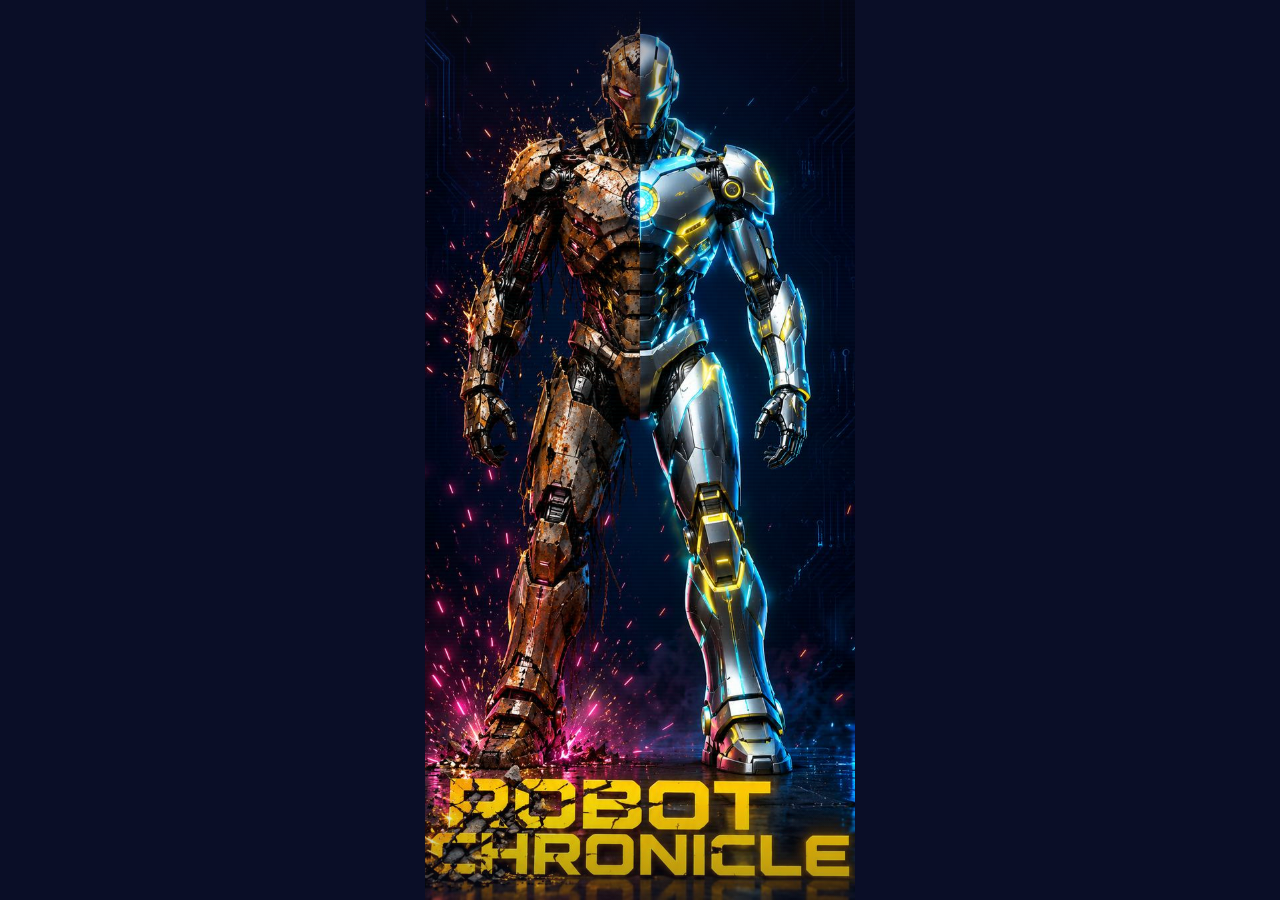
==== robot-chronicle.html @ 7b1f27fa "Add files via upload" ====
<!DOCTYPE html>
<html lang="fr">
<head>
<meta charset="UTF-8">
<meta name="viewport" content="width=device-width, initial-scale=1.0, maximum-scale=1.0, user-scalable=no">
<meta name="theme-color" content="#0A0E27">
<meta name="apple-mobile-web-app-capable" content="yes">
<meta name="apple-mobile-web-app-status-bar-style" content="black-translucent">
<link rel="manifest" href="./manifest.json">
<link rel="apple-touch-icon" href="./icons/icon-192.png">
<title>Robot Chronicle</title>
<style>
/* ================================================================
   ROBOT CHRONICLE — © 2026 Alexandre Lavrard
   "De tas de ferraille à légende."
   ================================================================ */

/* === FONTS === */
@import url('https://fonts.googleapis.com/css2?family=Orbitron:wght@400;700;900&family=Fira+Code:wght@400;700&family=Inter:wght@400;600;700&display=swap');

/* === RESET & GLOBAL === */
*{margin:0;padding:0;box-sizing:border-box;-webkit-user-select:none;user-select:none;-webkit-tap-highlight-color:transparent}
html,body{width:100%;min-height:100vh;min-height:100dvh;overflow-x:hidden}
body{background:#0A0E27;font-family:'Inter',sans-serif;color:#fff;display:flex;justify-content:center}
.app{width:100%;max-width:430px;min-height:100vh;min-height:100dvh;position:relative;overflow:hidden}
input,textarea{-webkit-user-select:text;user-select:text}

/* === VARIABLES CSS === */
:root{
  --bg:#0A0E27;
  --yellow:#F7E018;
  --cyan:#00F0FF;
  --pink:#FF2D6B;
  --green:#4CAF50;
  --blue:#2196F3;
  --orange:#FF9800;
  --purple:#CE93D8;
  --card:rgba(255,255,255,0.03);
  --border:rgba(0,240,255,0.12);
  --text-dim:rgba(255,255,255,0.4);
  --text-mid:rgba(255,255,255,0.6);
  --font-title:'Orbitron',sans-serif;
  --font-mono:'Fira Code',monospace;
  --font-body:'Inter',sans-serif;
}

/* === SCREENS === */
.screen{display:none;position:absolute;top:0;left:0;width:100%;height:100vh;height:100dvh;padding:15px;padding-bottom:60px;overflow-y:auto;-webkit-overflow-scrolling:touch}
.screen.active{display:block;animation:screenIn .35s ease-out}
@keyframes screenIn{from{opacity:0;transform:translateY(12px)}to{opacity:1;transform:translateY(0)}}

/* === SPLASH SCREEN === */
#splash{display:flex;flex-direction:column;align-items:center;justify-content:center;padding:0;z-index:1000;background:var(--bg);min-height:100vh;min-height:100dvh}
#splash.active{display:flex}
#splash .splash-art{position:absolute;inset:0;width:100%;height:100%;object-fit:cover;object-position:center 42%;opacity:0;animation:splashArtIn 1.1s ease-out .15s forwards;z-index:0}
#splash .splash-fade{position:absolute;inset:0;z-index:1;pointer-events:none;background:linear-gradient(to bottom,rgba(10,14,39,.45) 0%,rgba(10,14,39,0) 18%,rgba(10,14,39,0) 88%,rgba(10,14,39,.35) 100%)}
#splash .splash-inner{position:relative;z-index:3;display:flex;flex-direction:column;align-items:center;justify-content:flex-end;height:100%;padding-bottom:14vh;width:100%}
@keyframes splashArtIn{from{opacity:0;transform:scale(1.06)}to{opacity:1;transform:scale(1)}}
@keyframes splashRobotIn{to{opacity:1;transform:scale(1)}}
#splash .splash-title{display:none}
#splash .splash-tagline{font-family:var(--font-mono);font-size:12px;color:rgba(255,255,255,.72);letter-spacing:2px;opacity:0;animation:fadeUp .7s ease-out 1.3s forwards;text-shadow:0 2px 12px rgba(0,0,0,.9);text-align:center}
#splash .splash-tap{position:absolute;bottom:38px;z-index:3;text-shadow:0 2px 10px rgba(0,0,0,.9);font-family:var(--font-mono);font-size:10px;color:rgba(255,255,255,.25);letter-spacing:2px;text-transform:uppercase;opacity:0;animation:blink 1.5s ease-in-out 2s infinite}
#splash .splash-glitch{position:absolute;width:100%;height:3px;z-index:2;background:linear-gradient(90deg,transparent,var(--cyan),var(--pink),transparent);opacity:0;animation:glitchScan 2s linear .8s forwards;z-index:2}
#splash::after{content:'';position:absolute;top:0;left:0;width:100%;height:100%;background:repeating-linear-gradient(0deg,transparent,transparent 2px,rgba(0,240,255,.012) 2px,rgba(0,240,255,.012) 4px);pointer-events:none}
@keyframes fadeUp{to{opacity:1;transform:translateY(0)}from{transform:translateY(8px)}}
@keyframes blink{0%,100%{opacity:0}50%{opacity:.5}}
@keyframes glitchScan{0%{top:-5px;opacity:.7}100%{top:105%;opacity:0}}

/* === BACK / MENU BUTTON === */
.btn-back{display:inline-flex;align-items:center;gap:6px;padding:8px 14px;background:rgba(255,255,255,.04);border:1px solid rgba(255,255,255,.12);border-radius:8px;color:var(--text-dim);font-family:var(--font-title);font-size:10px;font-weight:700;cursor:pointer;letter-spacing:1px;margin-bottom:15px;transition:all .2s}
.btn-back:active{background:rgba(0,240,255,.1);color:var(--cyan);border-color:rgba(0,240,255,.3)}

/* === COMMON COMPONENTS === */

/* Page titles */
.page-title{font-family:var(--font-title);font-size:16px;font-weight:900;color:var(--cyan);text-align:center;text-shadow:0 0 15px rgba(0,240,255,.3);margin-bottom:5px}
.page-sub{font-family:var(--font-mono);font-size:10px;color:var(--text-dim);text-align:center;margin-bottom:18px;line-height:1.5}

/* Section titles */
.section-title{font-family:var(--font-title);font-size:12px;font-weight:700;color:var(--yellow);letter-spacing:2px;text-transform:uppercase;margin-bottom:10px;padding-left:4px}

/* Cards */
.card{background:var(--card);border:1px solid var(--border);border-radius:14px;padding:16px;margin-bottom:10px;cursor:pointer;transition:all .25s;position:relative;overflow:hidden}
.card::before{content:'';position:absolute;top:0;left:0;width:100%;height:100%;background:linear-gradient(135deg,rgba(0,240,255,.04),transparent);opacity:0;transition:opacity .25s}
.card:active::before,.card.selected::before{opacity:1}
.card.selected{border-color:var(--cyan);box-shadow:0 0 18px rgba(0,240,255,.12)}

/* Primary button */
.btn-primary{display:block;width:100%;padding:16px;border:none;border-radius:12px;font-family:var(--font-title);font-size:14px;font-weight:900;letter-spacing:2px;text-transform:uppercase;cursor:pointer;text-align:center;transition:transform .15s}
.btn-primary:active{transform:scale(.97)}
.btn-yellow{background:linear-gradient(135deg,var(--yellow),#FFD700);color:var(--bg);box-shadow:0 0 25px rgba(247,224,24,.25)}
.btn-red{background:linear-gradient(135deg,var(--pink),var(--orange));color:#fff;box-shadow:0 0 25px rgba(255,45,107,.25)}
.btn-cyan{background:rgba(0,240,255,.1);border:1px solid var(--cyan);color:var(--cyan);box-shadow:0 0 15px rgba(0,240,255,.12)}
.btn-gradient{background:linear-gradient(135deg,var(--cyan),#0080FF);color:var(--bg);box-shadow:0 0 25px rgba(0,240,255,.2)}

/* Small button row */
.btn-row{display:flex;gap:8px;margin-bottom:12px}
.btn-small{flex:1;padding:12px 8px;background:rgba(0,240,255,.06);border:1px solid rgba(0,240,255,.18);border-radius:10px;text-align:center;font-family:var(--font-title);font-size:9px;font-weight:700;color:var(--cyan);letter-spacing:1px;cursor:pointer;transition:all .2s}
.btn-small:active{background:rgba(0,240,255,.15);border-color:var(--cyan)}

/* Step dots */
.step-dots{display:flex;justify-content:center;gap:8px;padding:12px 0 8px}
.step-dot{width:10px;height:10px;border-radius:50%;background:rgba(255,255,255,.12);transition:all .3s}
.step-dot.active{background:var(--cyan);box-shadow:0 0 8px rgba(0,240,255,.5)}
.step-dot.done{background:var(--yellow)}
/* Tutorial long dot */
.step-dot.active-long{background:var(--cyan);box-shadow:0 0 8px rgba(0,240,255,.4);width:22px;border-radius:5px}

/* Section card (accueil) */
.section-card{background:var(--card);border:1px solid var(--border);border-radius:14px;padding:18px;margin-bottom:14px}
.section-card-title{font-family:var(--font-title);font-size:13px;font-weight:900;letter-spacing:2px;text-transform:uppercase;margin-bottom:10px}

/* Tags */
.tag{display:inline-block;padding:5px 10px;border:1px solid rgba(255,255,255,.15);border-radius:20px;font-family:var(--font-mono);font-size:10px;color:var(--text-mid);margin:3px}

/* Stats display */
.stats-row{display:flex;justify-content:space-between;gap:6px}
.stat-box{flex:1;text-align:center;padding:8px 4px;background:rgba(255,255,255,.03);border-radius:8px}
.stat-value{font-family:var(--font-title);font-size:16px;font-weight:900;color:var(--cyan)}
.stat-label{font-family:var(--font-mono);font-size:8px;color:var(--text-dim);text-transform:uppercase;letter-spacing:1px;margin-top:2px}

/* Risk bar (IA selection) */
.risk-bar{display:flex;align-items:center;gap:8px;margin-top:8px}
.risk-label{font-family:var(--font-mono);font-size:9px;color:var(--text-dim);text-transform:uppercase;letter-spacing:1px}
.risk-meter{flex:1;height:4px;background:rgba(255,255,255,.06);border-radius:2px;overflow:hidden}
.risk-fill{height:100%;border-radius:2px}
.risk-low{width:15%;background:var(--green)}
.risk-med{width:40%;background:var(--yellow)}
.risk-med-high{width:65%;background:var(--orange)}
.risk-high{width:85%;background:var(--pink)}
.risk-special{width:50%;background:linear-gradient(90deg,var(--yellow),var(--pink))}

/* Card name colors */
.card-name{font-family:var(--font-title);font-size:15px;font-weight:700;color:var(--yellow);margin-bottom:5px}
.card-icon{font-size:26px;margin-bottom:5px}
.card-desc{font-family:var(--font-body);font-size:13px;color:var(--text-mid);line-height:1.5;margin-bottom:8px}
.card-stats{display:flex;gap:8px;flex-wrap:wrap}
.stat-tag{padding:4px 9px;background:rgba(0,240,255,.06);border:1px solid rgba(0,240,255,.18);border-radius:6px;font-family:var(--font-mono);font-size:10px;color:var(--cyan)}

/* Sponsor colors */
.sponsor-indie .card-name{color:var(--green)}
.sponsor-indie .stat-tag{border-color:rgba(76,175,80,.25);color:var(--green);background:rgba(76,175,80,.06)}
.sponsor-corp .card-name{color:var(--blue)}
.sponsor-corp .stat-tag{border-color:rgba(33,150,243,.25);color:var(--blue);background:rgba(33,150,243,.06)}
.sponsor-mega .card-name{color:var(--yellow)}
.sponsor-under .card-name{color:var(--pink)}
.sponsor-under .stat-tag{border-color:rgba(255,45,107,.25);color:var(--pink);background:rgba(255,45,107,.06)}

/* Recap */
.recap-card{background:rgba(0,240,255,.03);border:1px solid rgba(0,240,255,.18);border-radius:16px;padding:22px 18px;text-align:center}
.recap-title{font-family:var(--font-title);font-size:13px;color:var(--text-dim);letter-spacing:3px;text-transform:uppercase;margin-bottom:16px}
.gen-badge{display:inline-block;padding:6px 18px;background:rgba(247,224,24,.08);border:1px solid var(--yellow);border-radius:20px;font-family:var(--font-title);font-size:18px;font-weight:900;color:var(--yellow);margin-bottom:12px}
.recap-name{font-family:var(--font-title);font-size:22px;font-weight:900;color:var(--cyan);text-shadow:0 0 18px rgba(0,240,255,.35);margin-bottom:4px}
.recap-sub{font-family:var(--font-mono);font-size:10px;color:var(--text-dim);margin-bottom:16px}
.recap-items{display:flex;flex-direction:column;gap:8px;margin-bottom:18px;text-align:left}
.recap-item{display:flex;justify-content:space-between;align-items:center;padding:9px 12px;background:rgba(255,255,255,.025);border-radius:8px}
.recap-item-label{font-family:var(--font-mono);font-size:11px;color:var(--text-dim)}
.recap-item-value{font-family:var(--font-title);font-size:12px;font-weight:700;color:var(--yellow)}

/* Tutorial explain cards */
.explain{display:flex;flex-direction:column;gap:10px}
.explain-card{display:flex;align-items:flex-start;gap:12px;padding:14px;background:var(--card);border:1px solid var(--border);border-radius:12px}
.explain-icon{font-size:24px;width:32px;text-align:center;flex-shrink:0;margin-top:2px}
.explain-name{font-family:var(--font-title);font-size:11px;font-weight:700;color:var(--yellow);margin-bottom:4px;letter-spacing:1px}
.explain-desc{font-family:var(--font-mono);font-size:11px;color:var(--text-mid);line-height:1.6}
.highlight-box{background:rgba(247,224,24,.04);border:1px solid rgba(247,224,24,.12);border-radius:12px;padding:14px;text-align:center;margin-top:10px}
.highlight-text{font-family:var(--font-mono);font-size:11px;color:var(--yellow);line-height:1.6}
.demo-box{background:rgba(0,0,0,.2);border:1px solid rgba(0,240,255,.08);border-radius:12px;padding:14px;margin-top:10px}
.demo-label{font-family:var(--font-mono);font-size:9px;color:rgba(0,240,255,.45);text-transform:uppercase;letter-spacing:2px;margin-bottom:8px;text-align:center}
.demo-row{display:flex;justify-content:space-between;padding:5px 0;border-bottom:1px solid rgba(255,255,255,.03)}
.demo-row:last-child{border:none}
.demo-row-label{font-family:var(--font-mono);font-size:10px;color:var(--text-dim)}
.demo-row-val{font-family:var(--font-title);font-size:10px;font-weight:700}
.demo-green{color:var(--green)}.demo-red{color:var(--pink)}.demo-yellow{color:var(--yellow)}.demo-cyan{color:var(--cyan)}

/* Tutorial nav */
.tuto-nav{display:flex;gap:10px;padding:12px 0}
.tuto-nav .btn-primary{font-size:11px;padding:13px;letter-spacing:1px}

/* Defi du jour section */
.section-defi{border-color:rgba(255,45,107,.15)}
.section-defi .section-card-title{color:var(--pink)}
.section-defi .btn-small{background:rgba(255,45,107,.1);border-color:rgba(255,45,107,.2);color:var(--pink)}
.score-text{font-family:var(--font-title);font-size:11px;color:var(--yellow);margin-top:6px}

/* Quetes section */
.quetes-bar{height:6px;background:rgba(255,255,255,.08);border-radius:3px;overflow:hidden;margin:8px 0}
.quetes-fill{height:100%;background:linear-gradient(90deg,var(--cyan),var(--yellow));border-radius:3px;width:0%;transition:width .5s}
.quetes-text{font-family:var(--font-title);font-size:11px;color:var(--yellow)}

/* Footer */
.app-footer{text-align:center;padding:15px 0 10px;margin-top:5px}
.app-footer .support-btn{display:inline-block;padding:10px 22px;background:transparent;border:1px solid rgba(247,224,24,.25);border-radius:20px;color:var(--yellow);font-family:var(--font-title);font-size:9px;font-weight:700;letter-spacing:1px;cursor:pointer;margin-bottom:12px}
.app-footer .install-btn{display:inline-block;padding:8px 18px;background:rgba(0,240,255,.08);border:1px solid rgba(0,240,255,.2);border-radius:8px;color:var(--cyan);font-family:var(--font-mono);font-size:9px;cursor:pointer;margin-bottom:10px}
.app-footer .version{font-family:var(--font-mono);font-size:9px;color:rgba(255,255,255,.15)}
.app-footer .credit{font-family:var(--font-mono);font-size:9px;color:rgba(255,255,255,.12);margin-top:4px}

/* ================================================================
   CAREER & COMBAT STYLES
   ================================================================ */

/* Profile header */
.profile-header{background:linear-gradient(135deg,rgba(0,240,255,.05),rgba(247,224,24,.02));border:1px solid rgba(0,240,255,.12);border-radius:16px;padding:14px;margin-bottom:12px}
.profile-top{display:flex;justify-content:space-between;align-items:center;margin-bottom:10px}
.robot-identity{display:flex;align-items:center;gap:10px}
.gen-circle{width:48px;height:48px;border-radius:50%;border:2px solid var(--yellow);display:flex;flex-direction:column;align-items:center;justify-content:center;background:rgba(247,224,24,.06);box-shadow:0 0 12px rgba(247,224,24,.12)}
.gen-circle-val{font-family:var(--font-title);font-size:18px;font-weight:900;color:var(--yellow);line-height:1}
.gen-circle-label{font-family:var(--font-mono);font-size:7px;color:rgba(247,224,24,.5);text-transform:uppercase;letter-spacing:1px}
.robot-name{font-family:var(--font-title);font-size:14px;font-weight:900;color:var(--cyan)}
.robot-details{font-family:var(--font-mono);font-size:9px;color:var(--text-dim);margin-top:2px}
.league-badge{padding:4px 10px;border-radius:6px;font-family:var(--font-title);font-size:8px;font-weight:700;letter-spacing:1px;text-transform:uppercase}
.league-Amateur{background:rgba(76,175,80,.12);color:var(--green);border:1px solid rgba(76,175,80,.25)}
.league-Régionale{background:rgba(33,150,243,.12);color:var(--blue);border:1px solid rgba(33,150,243,.25)}
.league-Nationale{background:rgba(156,39,176,.12);color:var(--purple);border:1px solid rgba(156,39,176,.25)}
.league-Mondiale{background:rgba(247,224,24,.12);color:var(--yellow);border:1px solid rgba(247,224,24,.25)}
.league-Elite{background:rgba(255,152,0,.12);color:var(--orange);border:1px solid rgba(255,152,0,.25)}
.league-Légendaire{background:rgba(255,45,107,.12);color:var(--pink);border:1px solid rgba(255,45,107,.25)}

/* Bars */
.bar-row{display:flex;align-items:center;gap:8px;margin-bottom:6px}
.bar-label{font-family:var(--font-mono);font-size:9px;color:var(--text-dim);text-transform:uppercase;letter-spacing:1px;width:45px}
.bar-track{flex:1;height:6px;background:rgba(255,255,255,.05);border-radius:3px;overflow:hidden}
.bar-fill{height:100%;border-radius:3px;transition:width .5s}
.bar-etat{background:linear-gradient(90deg,var(--pink),var(--green))}
.bar-moral{background:linear-gradient(90deg,var(--orange),var(--cyan))}
.bar-val{font-family:var(--font-title);font-size:10px;font-weight:700;color:var(--text-mid);width:32px;text-align:right}

/* Resources row */
.resources-row{display:flex;gap:8px;margin-top:10px}
.resource-box{flex:1;display:flex;align-items:center;gap:7px;padding:7px 10px;background:rgba(255,255,255,.025);border-radius:8px}
.resource-icon{font-size:16px}
.resource-val{font-family:var(--font-title);font-size:13px;font-weight:700;color:var(--yellow)}
.resource-label{font-family:var(--font-mono);font-size:7px;color:var(--text-dim);text-transform:uppercase;letter-spacing:1px}
.resource-pink .resource-val{color:var(--pink)}

/* Season card */
.season-card{background:var(--card);border:1px solid var(--border);border-radius:14px;padding:14px;margin-bottom:12px}
.season-header{display:flex;justify-content:space-between;align-items:center;margin-bottom:10px}
.season-title{font-family:var(--font-title);font-size:12px;font-weight:700;color:var(--yellow);letter-spacing:2px;text-transform:uppercase}
.season-record{font-family:var(--font-mono);font-size:10px;color:var(--text-dim)}
.progress-bar{height:7px;background:rgba(255,255,255,.05);border-radius:4px;overflow:hidden;margin-bottom:10px}
.progress-fill{height:100%;background:linear-gradient(90deg,var(--cyan),var(--yellow));border-radius:4px;transition:width .4s}
.season-stats{display:flex;justify-content:space-around}
.season-stat{text-align:center}
.season-stat-val{font-family:var(--font-title);font-size:17px;font-weight:900}
.season-stat-label{font-family:var(--font-mono);font-size:7px;color:var(--text-dim);text-transform:uppercase;letter-spacing:1px;margin-top:2px}
.val-green{color:var(--green)}.val-red{color:var(--pink)}.val-yellow{color:var(--yellow)}.val-cyan{color:var(--cyan)}

/* Next fight hint */
.next-hint{display:flex;align-items:center;gap:8px;padding:10px 12px;background:rgba(255,255,255,.025);border:1px solid rgba(255,255,255,.06);border-radius:10px;margin-bottom:10px}
.next-hint-icon{font-size:18px}
.next-hint-text{font-family:var(--font-mono);font-size:10px;color:var(--text-mid);line-height:1.4}
.next-hint-text b{color:var(--yellow);font-family:var(--font-title);font-size:10px;font-weight:700}

/* VS Card */
.vs-card{display:flex;border-radius:14px;overflow:hidden;border:1px solid var(--border);margin-bottom:16px}
.vs-side{flex:1;padding:14px 10px;text-align:center}
.vs-you{background:rgba(0,240,255,.04)}
.vs-enemy{background:rgba(255,45,107,.04)}
.vs-divider{width:36px;display:flex;align-items:center;justify-content:center;background:rgba(255,255,255,.02);font-family:var(--font-title);font-size:13px;font-weight:900;color:var(--yellow)}
.vs-name{font-family:var(--font-title);font-size:12px;font-weight:700;margin-bottom:3px}
.vs-you .vs-name{color:var(--cyan)}.vs-enemy .vs-name{color:var(--pink)}
.vs-chassis{font-family:var(--font-mono);font-size:9px;color:var(--text-dim);margin-bottom:7px}
.vs-stat{display:flex;justify-content:space-between;font-family:var(--font-mono);font-size:9px;padding:2px 0}
.vs-stat-label{color:var(--text-dim)}
.vs-you .vs-stat-val{color:var(--cyan)}.vs-enemy .vs-stat-val{color:var(--pink)}
.vs-stat-hidden{color:rgba(255,255,255,.12);font-style:italic}

/* Strategy */
.strategy-options{display:flex;gap:8px;margin:12px 0}
.strategy-btn{flex:1;padding:10px 6px;background:rgba(255,255,255,.03);border:1px solid rgba(0,240,255,.12);border-radius:10px;text-align:center;cursor:pointer;transition:all .2s}
.strategy-btn.selected{border-color:var(--cyan);background:rgba(0,240,255,.08);box-shadow:0 0 12px rgba(0,240,255,.12)}
.strategy-btn:active{border-color:var(--cyan);background:rgba(0,240,255,.08)}
.strategy-icon{font-size:20px;margin-bottom:3px}
.strategy-name{font-family:var(--font-title);font-size:8px;font-weight:700;color:var(--cyan);letter-spacing:1px}
.strategy-hint{font-family:var(--font-mono);font-size:8px;color:var(--text-dim);margin-top:3px;line-height:1.3}

/* Combat round */
.combat-top{display:flex;justify-content:space-between;align-items:center;margin-bottom:12px}
.round-dots{display:flex;gap:5px}
.round-dot{width:26px;height:4px;border-radius:2px;background:rgba(255,255,255,.08)}
.round-dot.active{background:var(--cyan);box-shadow:0 0 6px rgba(0,240,255,.4)}
.round-dot.done{background:var(--yellow)}
.round-dot.lost{background:var(--pink)}
.round-label{font-family:var(--font-title);font-size:10px;font-weight:700;color:var(--yellow);letter-spacing:1px}

/* Health bars */
.combat-health{display:flex;gap:12px;margin-bottom:12px}
.health-side{flex:1}
.health-name{font-family:var(--font-mono);font-size:9px;color:var(--text-dim);margin-bottom:3px;display:flex;justify-content:space-between}
.health-hp{font-family:var(--font-title);font-size:9px;font-weight:700}
.health-side.you .health-hp{color:var(--cyan)}
.health-side.enemy .health-hp{color:var(--pink)}
.health-bar{height:7px;background:rgba(255,255,255,.06);border-radius:4px;overflow:hidden}
.health-you{height:100%;background:var(--cyan);border-radius:4px;transition:width .5s}
.health-enemy{height:100%;background:var(--pink);border-radius:4px;transition:width .5s}

/* Round feedback */
.round-feedback{padding:10px 12px;border-radius:10px;margin-bottom:10px;text-align:center;font-family:var(--font-mono);font-size:11px;line-height:1.5}
.rf-win{background:rgba(76,175,80,.08);border:1px solid rgba(76,175,80,.22);color:var(--green)}
.rf-loss{background:rgba(255,45,107,.08);border:1px solid rgba(255,45,107,.22);color:var(--pink)}
.rf-dodge{background:rgba(0,240,255,.08);border:1px solid rgba(0,240,255,.22);color:var(--cyan)}

/* Terminal */
.terminal-box{background:rgba(0,0,0,.25);border:1px solid rgba(0,240,255,.08);border-radius:12px;padding:14px;margin-bottom:12px;min-height:100px;cursor:pointer}
.terminal-text{font-family:var(--font-mono);font-size:12px;color:var(--text-mid);line-height:1.7}
.terminal-cursor{display:inline-block;width:7px;height:14px;background:var(--cyan);animation:cursorBlink .7s step-end infinite;vertical-align:middle;margin-left:2px}
@keyframes cursorBlink{0%,100%{opacity:1}50%{opacity:0}}

/* Combat choices */
.combat-choices{display:flex;flex-direction:column;gap:7px}
.combat-choice{padding:12px 14px;border-radius:10px;cursor:pointer;transition:all .2s;opacity:0;transform:translateY(6px)}
.combat-choice.visible{opacity:1;transform:translateY(0);transition:opacity .3s,transform .3s}
.combat-choice:active{transform:scale(.98)}
.choice-normal{background:rgba(0,240,255,.04);border:1px solid rgba(0,240,255,.15);color:var(--text-mid);font-size:12px}
.choice-special{background:rgba(247,224,24,.04);border:1px dashed rgba(247,224,24,.2);color:var(--text-mid);font-size:12px}
.choice-special-label{font-family:var(--font-title);font-size:8px;font-weight:700;color:var(--yellow);letter-spacing:1px;text-transform:uppercase;margin-bottom:2px}
.choice-stock{font-family:var(--font-mono);font-size:9px;color:rgba(247,224,24,.4);margin-top:3px}
.choice-profile{font-family:var(--font-mono);font-size:8px;color:rgba(0,240,255,.45);margin-top:4px;text-transform:uppercase;letter-spacing:1px}

/* Result banner */
.result-banner{text-align:center;padding:22px;margin-bottom:16px;border-radius:16px}
.result-victory{background:linear-gradient(135deg,rgba(0,240,255,.08),rgba(76,175,80,.08));border:1px solid rgba(76,175,80,.25)}
.result-defeat{background:linear-gradient(135deg,rgba(255,45,107,.08),rgba(255,107,0,.08));border:1px solid rgba(255,45,107,.25)}
.result-text{font-family:var(--font-title);font-size:26px;font-weight:900;letter-spacing:4px;text-transform:uppercase}
.result-victory .result-text{color:var(--green);text-shadow:0 0 18px rgba(76,175,80,.35)}
.result-defeat .result-text{color:var(--pink);text-shadow:0 0 18px rgba(255,45,107,.35)}
.result-sub{font-family:var(--font-mono);font-size:10px;color:var(--text-dim);margin-top:4px}

/* Post-combat stats */
.post-stats{display:flex;flex-direction:column;gap:8px;margin-bottom:16px}
.post-row{display:flex;justify-content:space-between;align-items:center;padding:9px 12px;background:rgba(255,255,255,.025);border-radius:8px}
.post-row-label{font-family:var(--font-mono);font-size:10px;color:var(--text-dim)}
.post-row-val{font-family:var(--font-title);font-size:12px;font-weight:700}

/* Narration box */
.narration-box{background:rgba(0,0,0,.15);border-left:3px solid var(--yellow);border-radius:0 10px 10px 0;padding:13px 15px;margin-bottom:16px}
.narration-box p{font-family:var(--font-mono);font-size:11px;color:var(--text-mid);line-height:1.6;font-style:italic}

/* Simulated results */
.sim-row{display:flex;align-items:center;padding:8px 10px;background:rgba(255,255,255,.025);border-radius:6px;gap:8px;margin-bottom:4px;opacity:0;animation:simIn .25s ease-out forwards}
@keyframes simIn{to{opacity:1}}
.sim-num{font-family:var(--font-mono);font-size:9px;color:rgba(255,255,255,.2);width:22px}
.sim-opponent{flex:1;font-family:var(--font-mono);font-size:10px;color:var(--text-mid)}
.sim-result{font-family:var(--font-title);font-size:9px;font-weight:700;padding:2px 8px;border-radius:4px;letter-spacing:1px}
.sim-win{color:var(--green);background:rgba(76,175,80,.08)}
.sim-loss{color:var(--pink);background:rgba(255,45,107,.08)}
.sim-dmg{font-family:var(--font-mono);font-size:8px;color:var(--orange);width:35px;text-align:right}

/* Promotion banner */
.promo-banner{text-align:center;padding:16px;border-radius:14px;margin-bottom:14px}
.promo-up{background:linear-gradient(135deg,rgba(76,175,80,.08),rgba(0,240,255,.08));border:1px solid rgba(76,175,80,.25)}
.promo-stay{background:rgba(255,255,255,.025);border:1px solid rgba(255,255,255,.08)}
.promo-down{background:linear-gradient(135deg,rgba(255,45,107,.08),rgba(255,107,0,.08));border:1px solid rgba(255,45,107,.25)}
.promo-icon{font-size:28px;margin-bottom:5px}
.promo-text{font-family:var(--font-title);font-size:13px;font-weight:900;letter-spacing:2px;text-transform:uppercase}
.promo-up .promo-text{color:var(--green)}
.promo-stay .promo-text{color:var(--text-dim)}
.promo-down .promo-text{color:var(--pink)}
.promo-sub{font-family:var(--font-mono);font-size:9px;color:var(--text-dim);margin-top:3px}

/* ================================================================
   INTER-SEASON STYLES (v0.3.0)
   ================================================================ */
.inter-bar{display:flex;gap:8px;margin-bottom:14px}
.inter-bar-box{flex:1;display:flex;align-items:center;gap:7px;padding:9px 11px;background:rgba(255,255,255,.03);border:1px solid rgba(255,255,255,.06);border-radius:10px}
.inter-bar-val{font-family:var(--font-title);font-size:13px;font-weight:900;color:var(--yellow);line-height:1}
.inter-bar-label{font-family:var(--font-mono);font-size:7px;color:var(--text-dim);text-transform:uppercase;letter-spacing:1px;margin-top:2px}

.inter-section{background:var(--card);border:1px solid var(--border);border-radius:14px;padding:14px;margin-bottom:12px}
.inter-section-head{display:flex;justify-content:space-between;align-items:center;margin-bottom:10px}
.inter-section-title{font-family:var(--font-title);font-size:11px;font-weight:700;letter-spacing:2px;text-transform:uppercase;color:var(--cyan)}
.inter-section-note{font-family:var(--font-mono);font-size:9px;color:var(--text-dim)}
.inter-section.warn{border-color:rgba(255,45,107,.2)}
.inter-section.warn .inter-section-title{color:var(--pink)}
.inter-section.gold{border-color:rgba(247,224,24,.2)}
.inter-section.gold .inter-section-title{color:var(--yellow)}

.shop-item{display:flex;justify-content:space-between;align-items:center;padding:11px 12px;background:rgba(255,255,255,.025);border:1px solid transparent;border-radius:9px;margin-bottom:6px;cursor:pointer;transition:all .2s}
.shop-item:active{border-color:var(--cyan);background:rgba(0,240,255,.06)}
.shop-item.locked{opacity:.35;pointer-events:none}
.shop-item.done{opacity:.4;pointer-events:none;border-color:rgba(76,175,80,.2)}
.shop-info{flex:1;min-width:0}
.shop-name{font-family:var(--font-title);font-size:11px;font-weight:700;color:var(--cyan);margin-bottom:3px}
.shop-desc{font-family:var(--font-mono);font-size:9px;color:var(--text-dim);line-height:1.4}
.shop-price{font-family:var(--font-title);font-size:11px;font-weight:700;color:var(--yellow);white-space:nowrap;margin-left:10px;text-align:right}
.shop-price.cant{color:var(--pink)}
.shop-price.free{color:var(--green)}

.upgrade-grid{display:grid;grid-template-columns:1fr 1fr;gap:6px}
.upgrade-btn{padding:10px 8px;background:rgba(255,255,255,.025);border:1px solid rgba(0,240,255,.12);border-radius:9px;text-align:center;cursor:pointer;transition:all .2s}
.upgrade-btn:active{border-color:var(--cyan);background:rgba(0,240,255,.08)}
.upgrade-btn.locked{opacity:.32;pointer-events:none}
.upgrade-stat{font-family:var(--font-title);font-size:9px;font-weight:700;color:var(--text-dim);letter-spacing:1px}
.upgrade-val{font-family:var(--font-title);font-size:16px;font-weight:900;color:var(--cyan);margin:2px 0}
.upgrade-plus{font-family:var(--font-mono);font-size:9px;color:var(--yellow)}

.empty-note{font-family:var(--font-mono);font-size:10px;color:var(--text-dim);text-align:center;padding:12px 6px;line-height:1.5}

/* ================================================================
   v0.4.0 — RÉSOLUTION DE ROUND
   ================================================================ */
.rr-wrap{padding-top:6px}
.rr-round{font-family:var(--font-mono);font-size:9px;color:var(--text-dim);text-transform:uppercase;letter-spacing:3px;text-align:center;margin-bottom:10px}
.rr-verdict{text-align:center;padding:18px 14px;border-radius:16px;margin-bottom:14px}
.rr-win{background:linear-gradient(135deg,rgba(76,175,80,.10),rgba(0,240,255,.06));border:1px solid rgba(76,175,80,.28)}
.rr-loss{background:linear-gradient(135deg,rgba(255,45,107,.10),rgba(255,152,0,.06));border:1px solid rgba(255,45,107,.28)}
.rr-neutral{background:rgba(0,240,255,.05);border:1px solid rgba(0,240,255,.22)}
.rr-icon{font-size:34px;margin-bottom:6px}
.rr-title{font-family:var(--font-title);font-size:17px;font-weight:900;letter-spacing:2px;text-transform:uppercase}
.rr-win .rr-title{color:var(--green);text-shadow:0 0 16px rgba(76,175,80,.3)}
.rr-loss .rr-title{color:var(--pink);text-shadow:0 0 16px rgba(255,45,107,.3)}
.rr-neutral .rr-title{color:var(--cyan)}
.rr-sub{font-family:var(--font-mono);font-size:10px;color:var(--text-dim);margin-top:5px;line-height:1.5}
.rr-action{background:rgba(0,0,0,.18);border-left:3px solid var(--cyan);border-radius:0 10px 10px 0;padding:12px 14px;margin-bottom:12px}
.rr-action p{font-family:var(--font-mono);font-size:11px;color:var(--text-mid);line-height:1.65}
.rr-dmg-row{display:flex;gap:8px;margin-bottom:12px}
.rr-dmg-box{flex:1;padding:11px 8px;background:rgba(255,255,255,.025);border-radius:10px;text-align:center}
.rr-dmg-label{font-family:var(--font-mono);font-size:8px;color:var(--text-dim);text-transform:uppercase;letter-spacing:1px;margin-bottom:4px}
.rr-dmg-val{font-family:var(--font-title);font-size:18px;font-weight:900}
.rr-dmg-sub{font-family:var(--font-mono);font-size:9px;color:var(--text-dim);margin-top:3px}
.rr-bars{margin-bottom:14px}
.rr-bar-row{margin-bottom:9px}
.rr-bar-head{display:flex;justify-content:space-between;font-family:var(--font-mono);font-size:9px;margin-bottom:4px}
.rr-bar-name{color:var(--text-dim)}
.rr-bar-hp{font-family:var(--font-title);font-size:10px;font-weight:700}
.rr-bar-track{height:9px;background:rgba(255,255,255,.06);border-radius:5px;overflow:hidden}
.rr-bar-fill{height:100%;border-radius:5px;transition:width .7s cubic-bezier(.4,0,.2,1)}
.rr-momentum{display:flex;align-items:center;gap:8px;padding:9px 12px;background:rgba(206,147,216,.07);border:1px solid rgba(206,147,216,.22);border-radius:10px;margin-bottom:12px}
.rr-momentum-icon{font-size:16px}
.rr-momentum-text{font-family:var(--font-mono);font-size:10px;color:var(--purple);line-height:1.4}

/* ================================================================
   v0.4.0 — ÉVÉNEMENTS NARRATIFS (6 catégories)
   ================================================================ */
.ev-head{text-align:center;margin-bottom:14px}
.ev-cat{display:inline-block;padding:5px 14px;border-radius:20px;font-family:var(--font-title);font-size:9px;font-weight:700;letter-spacing:2px;text-transform:uppercase;margin-bottom:10px}
.ev-title{font-family:var(--font-title);font-size:16px;font-weight:900;margin-bottom:4px}
.ev-body{background:rgba(0,0,0,.2);border:1px solid rgba(255,255,255,.06);border-radius:14px;padding:16px;margin-bottom:14px}
.ev-body p{font-family:var(--font-mono);font-size:12px;color:var(--text-mid);line-height:1.75}
.ev-tags{display:flex;gap:6px;flex-wrap:wrap;justify-content:center;margin-bottom:14px}
.ev-tag{padding:5px 11px;border:1px dashed rgba(255,255,255,.2);border-radius:20px;font-family:var(--font-mono);font-size:9px;color:var(--text-dim);text-transform:uppercase;letter-spacing:1px}
.ev-choices{display:flex;flex-direction:column;gap:8px}
.ev-choice{padding:14px;border-radius:11px;cursor:pointer;transition:all .2s;font-family:var(--font-body);font-size:12px;color:var(--text-mid);line-height:1.5}
.ev-choice:active{transform:scale(.98)}
.ev-outcome{padding:13px 15px;border-radius:12px;margin-bottom:14px}
.ev-outcome p{font-family:var(--font-mono);font-size:11px;line-height:1.7;color:var(--text-mid);font-style:italic}
.ev-impacts{display:flex;flex-direction:column;gap:6px;margin-bottom:14px}
.ev-impact{display:flex;justify-content:space-between;align-items:center;padding:10px 13px;background:rgba(255,255,255,.025);border-radius:9px}
.ev-impact-label{font-family:var(--font-mono);font-size:10px;color:var(--text-dim)}
.ev-impact-val{font-family:var(--font-title);font-size:12px;font-weight:700}
/* couleurs par catégorie */
.cat-meca .ev-cat{background:rgba(0,240,255,.1);color:var(--cyan);border:1px solid rgba(0,240,255,.3)}
.cat-meca .ev-title{color:var(--cyan)}
.cat-meca .ev-choice{background:rgba(0,240,255,.04);border:1px solid rgba(0,240,255,.18)}
.cat-meca .ev-choice:active{border-color:var(--cyan);background:rgba(0,240,255,.09)}
.cat-sponsor .ev-cat{background:rgba(33,150,243,.1);color:var(--blue);border:1px solid rgba(33,150,243,.3)}
.cat-sponsor .ev-title{color:var(--blue)}
.cat-sponsor .ev-choice{background:rgba(33,150,243,.04);border:1px solid rgba(33,150,243,.18)}
.cat-sponsor .ev-choice:active{border-color:var(--blue);background:rgba(33,150,243,.09)}
.cat-ia .ev-cat{background:rgba(206,147,216,.1);color:var(--purple);border:1px solid rgba(206,147,216,.3)}
.cat-ia .ev-title{color:var(--purple)}
.cat-ia .ev-choice{background:rgba(206,147,216,.04);border:1px solid rgba(206,147,216,.18)}
.cat-ia .ev-choice:active{border-color:var(--purple);background:rgba(206,147,216,.09)}
.cat-rival .ev-cat{background:rgba(255,152,0,.1);color:var(--orange);border:1px solid rgba(255,152,0,.3)}
.cat-rival .ev-title{color:var(--orange)}
.cat-rival .ev-choice{background:rgba(255,152,0,.04);border:1px solid rgba(255,152,0,.18)}
.cat-rival .ev-choice:active{border-color:var(--orange);background:rgba(255,152,0,.09)}
.cat-media .ev-cat{background:rgba(247,224,24,.1);color:var(--yellow);border:1px solid rgba(247,224,24,.3)}
.cat-media .ev-title{color:var(--yellow)}
.cat-media .ev-choice{background:rgba(247,224,24,.04);border:1px solid rgba(247,224,24,.18)}
.cat-media .ev-choice:active{border-color:var(--yellow);background:rgba(247,224,24,.09)}
.cat-under .ev-cat{background:rgba(255,45,107,.1);color:var(--pink);border:1px solid rgba(255,45,107,.3)}
.cat-under .ev-title{color:var(--pink)}
.cat-under .ev-choice{background:rgba(255,45,107,.04);border:1px solid rgba(255,45,107,.18)}
.cat-under .ev-choice:active{border-color:var(--pink);background:rgba(255,45,107,.09)}

/* ================================================================
   v0.4.0 — SPONSOR & FOLLOWERS
   ================================================================ */
.sponsor-strip{display:flex;align-items:center;gap:10px;padding:10px 12px;background:rgba(255,255,255,.025);border:1px solid rgba(255,255,255,.06);border-radius:11px;margin-bottom:10px}
.sponsor-logo{font-size:20px;flex-shrink:0}
.sponsor-mid{flex:1;min-width:0}
.sponsor-name{font-family:var(--font-title);font-size:10px;font-weight:700;margin-bottom:4px}
.satis-track{height:5px;background:rgba(255,255,255,.06);border-radius:3px;overflow:hidden}
.satis-fill{height:100%;border-radius:3px;transition:width .5s}
.satis-val{font-family:var(--font-title);font-size:10px;font-weight:700;width:34px;text-align:right}
.sponsor-warn{font-family:var(--font-mono);font-size:9px;color:var(--pink);margin-top:4px}

.fol-panel{background:var(--card);border:1px solid var(--border);border-radius:14px;padding:14px;margin-bottom:12px}
.fol-top{display:flex;justify-content:space-between;align-items:baseline;margin-bottom:8px}
.fol-count{font-family:var(--font-title);font-size:20px;font-weight:900;color:var(--pink)}
.fol-next{font-family:var(--font-mono);font-size:9px;color:var(--text-dim)}
.fol-track{height:6px;background:rgba(255,255,255,.06);border-radius:3px;overflow:hidden;margin-bottom:6px}
.fol-fill{height:100%;background:linear-gradient(90deg,var(--pink),var(--yellow));border-radius:3px;transition:width .6s}
.fol-tier{font-family:var(--font-title);font-size:9px;font-weight:700;color:var(--yellow);letter-spacing:1px;text-transform:uppercase}
.fol-log{margin-top:10px;display:flex;flex-direction:column;gap:4px}
.fol-log-row{display:flex;justify-content:space-between;align-items:center;padding:6px 9px;background:rgba(255,255,255,.02);border-radius:7px}
.fol-log-reason{font-family:var(--font-mono);font-size:9px;color:var(--text-dim);flex:1;min-width:0}
.fol-log-val{font-family:var(--font-title);font-size:9px;font-weight:700;margin-left:8px}

/* ================================================================
   v0.4.0 — RIVAL
   ================================================================ */
.rival-card{background:linear-gradient(135deg,rgba(255,152,0,.07),rgba(255,45,107,.03));border:1px solid rgba(255,152,0,.25);border-radius:16px;padding:16px;margin-bottom:12px}
.rival-head{display:flex;align-items:center;gap:11px;margin-bottom:12px}
.rival-avatar{width:46px;height:46px;border-radius:50%;border:2px solid var(--orange);display:flex;align-items:center;justify-content:center;font-size:22px;background:rgba(255,152,0,.08);flex-shrink:0}
.rival-id{flex:1;min-width:0}
.rival-label{font-family:var(--font-mono);font-size:8px;color:var(--orange);text-transform:uppercase;letter-spacing:2px}
.rival-name{font-family:var(--font-title);font-size:15px;font-weight:900;color:var(--orange)}
.rival-meta{font-family:var(--font-mono);font-size:9px;color:var(--text-dim);margin-top:2px}
.rival-gen{width:44px;height:44px;border-radius:50%;border:2px solid var(--orange);display:flex;flex-direction:column;align-items:center;justify-content:center;background:rgba(255,152,0,.06);flex-shrink:0}
.rival-gen-val{font-family:var(--font-title);font-size:16px;font-weight:900;color:var(--orange);line-height:1}
.rival-gen-lab{font-family:var(--font-mono);font-size:6px;color:rgba(255,152,0,.5);letter-spacing:1px}
.rival-quote{background:rgba(0,0,0,.2);border-left:3px solid var(--orange);border-radius:0 10px 10px 0;padding:11px 13px;margin-top:10px}
.rival-quote p{font-family:var(--font-mono);font-size:11px;color:var(--text-mid);line-height:1.6;font-style:italic}
.rival-h2h{display:flex;gap:6px;margin-top:10px}
.h2h-box{flex:1;text-align:center;padding:8px 4px;background:rgba(255,255,255,.03);border-radius:8px}
.h2h-val{font-family:var(--font-title);font-size:15px;font-weight:900}
.h2h-lab{font-family:var(--font-mono);font-size:7px;color:var(--text-dim);text-transform:uppercase;letter-spacing:1px;margin-top:2px}
.boss-banner{text-align:center;padding:20px 14px;border-radius:16px;margin-bottom:14px;background:linear-gradient(135deg,rgba(255,152,0,.12),rgba(255,45,107,.08));border:1px solid rgba(255,152,0,.35)}
.boss-kicker{font-family:var(--font-mono);font-size:9px;color:var(--orange);text-transform:uppercase;letter-spacing:3px;margin-bottom:6px}
.boss-title{font-family:var(--font-title);font-size:20px;font-weight:900;color:var(--yellow);letter-spacing:2px;text-shadow:0 0 20px rgba(247,224,24,.3)}
.boss-sub{font-family:var(--font-mono);font-size:10px;color:var(--text-mid);margin-top:6px;line-height:1.5}

/* ================================================================
   v0.4.0 — RAPPORT FINAL
   ================================================================ */
.fin-hero{text-align:center;padding:22px 16px;border-radius:18px;margin-bottom:14px;background:linear-gradient(135deg,rgba(247,224,24,.07),rgba(0,240,255,.04));border:1px solid rgba(247,224,24,.28)}
.fin-badge{display:inline-block;padding:6px 20px;border-radius:20px;font-family:var(--font-title);font-size:11px;font-weight:900;letter-spacing:3px;text-transform:uppercase;margin-bottom:14px}
.fin-gen{width:104px;height:104px;border-radius:50%;border:3px solid var(--yellow);display:flex;flex-direction:column;align-items:center;justify-content:center;margin:0 auto 14px;background:radial-gradient(circle,rgba(247,224,24,.12),transparent);box-shadow:0 0 34px rgba(247,224,24,.22)}
.fin-gen-val{font-family:var(--font-title);font-size:40px;font-weight:900;color:var(--yellow);line-height:1}
.fin-gen-lab{font-family:var(--font-mono);font-size:8px;color:rgba(247,224,24,.6);letter-spacing:2px;text-transform:uppercase;margin-top:2px}
.fin-name{font-family:var(--font-title);font-size:21px;font-weight:900;color:var(--cyan);text-shadow:0 0 18px rgba(0,240,255,.3)}
.fin-nick{font-family:var(--font-mono);font-size:11px;color:var(--yellow);margin-top:5px;font-style:italic}
.fin-meta{font-family:var(--font-mono);font-size:9px;color:var(--text-dim);margin-top:6px}
.fin-traits{display:flex;gap:6px;flex-wrap:wrap;justify-content:center;margin-top:12px}
.fin-trait{padding:5px 12px;background:rgba(206,147,216,.08);border:1px solid rgba(206,147,216,.3);border-radius:20px;font-family:var(--font-mono);font-size:9px;color:var(--purple)}
.fin-speech{background:linear-gradient(135deg,rgba(206,147,216,.08),transparent);border:1px solid rgba(206,147,216,.28);border-left:3px solid var(--purple);border-radius:0 14px 14px 0;padding:16px;margin-bottom:14px}
.fin-speech-label{font-family:var(--font-mono);font-size:8px;color:var(--purple);text-transform:uppercase;letter-spacing:2px;margin-bottom:8px}
.fin-speech p{font-family:var(--font-body);font-size:13px;color:rgba(255,255,255,.82);line-height:1.75;font-style:italic}
.fin-section{background:var(--card);border:1px solid var(--border);border-radius:14px;padding:14px;margin-bottom:12px}
.fin-section-title{font-family:var(--font-title);font-size:11px;font-weight:700;color:var(--yellow);letter-spacing:2px;text-transform:uppercase;margin-bottom:11px}
.fin-grid{display:grid;grid-template-columns:1fr 1fr;gap:7px}
.fin-cell{padding:10px 8px;background:rgba(255,255,255,.025);border-radius:9px;text-align:center}
.fin-cell-val{font-family:var(--font-title);font-size:16px;font-weight:900;color:var(--cyan)}
.fin-cell-lab{font-family:var(--font-mono);font-size:8px;color:var(--text-dim);text-transform:uppercase;letter-spacing:1px;margin-top:3px}
.fin-time{display:flex;flex-direction:column;gap:7px}
.fin-time-row{display:flex;align-items:center;gap:10px;padding:9px 11px;background:rgba(255,255,255,.02);border-radius:9px}
.fin-time-dot{width:9px;height:9px;border-radius:50%;flex-shrink:0}
.fin-time-mid{flex:1;min-width:0}
.fin-time-league{font-family:var(--font-title);font-size:10px;font-weight:700;margin-bottom:2px}
.fin-time-detail{font-family:var(--font-mono);font-size:9px;color:var(--text-dim)}
.fin-time-gen{font-family:var(--font-title);font-size:12px;font-weight:900;color:var(--yellow)}
.fin-vs{display:flex;align-items:center;gap:8px;padding:9px 0;border-bottom:1px solid rgba(255,255,255,.04)}
.fin-vs:last-child{border:none}
.fin-vs-you{flex:1;text-align:right;font-family:var(--font-title);font-size:12px;font-weight:700;color:var(--cyan)}
.fin-vs-lab{width:96px;text-align:center;font-family:var(--font-mono);font-size:8px;color:var(--text-dim);text-transform:uppercase;letter-spacing:1px}
.fin-vs-rival{flex:1;font-family:var(--font-title);font-size:12px;font-weight:700;color:var(--orange)}
.fin-rank{text-align:center;padding:15px;background:rgba(0,240,255,.04);border:1px solid rgba(0,240,255,.2);border-radius:14px;margin-bottom:12px}
.fin-rank-val{font-family:var(--font-title);font-size:26px;font-weight:900;color:var(--cyan)}
.fin-rank-lab{font-family:var(--font-mono);font-size:10px;color:var(--text-dim);margin-top:4px;line-height:1.5}
.fin-tokens{display:flex;align-items:center;justify-content:center;gap:10px;padding:14px;background:rgba(247,224,24,.05);border:1px solid rgba(247,224,24,.25);border-radius:14px;margin-bottom:12px}
.fin-tokens-val{font-family:var(--font-title);font-size:24px;font-weight:900;color:var(--yellow)}
.fin-tokens-lab{font-family:var(--font-mono);font-size:10px;color:var(--text-dim)}
.badge-ferraille{background:rgba(255,255,255,.06);color:var(--text-mid);border:1px solid rgba(255,255,255,.15)}
.badge-combattant{background:rgba(76,175,80,.1);color:var(--green);border:1px solid rgba(76,175,80,.3)}
.badge-champion{background:rgba(0,240,255,.1);color:var(--cyan);border:1px solid rgba(0,240,255,.3)}
.badge-icone{background:rgba(206,147,216,.1);color:var(--purple);border:1px solid rgba(206,147,216,.3)}
.badge-legende{background:rgba(247,224,24,.1);color:var(--yellow);border:1px solid rgba(247,224,24,.35)}
.badge-mondiale{background:linear-gradient(135deg,rgba(247,224,24,.15),rgba(255,45,107,.1));color:var(--yellow);border:1px solid rgba(247,224,24,.5)}

/* ================================================================
   v0.4.0 — DIVERS
   ================================================================ */
.ia-effect{display:flex;align-items:flex-start;gap:9px;padding:10px 12px;background:rgba(206,147,216,.05);border:1px solid rgba(206,147,216,.18);border-radius:10px;margin-bottom:10px}
.ia-effect-icon{font-size:15px;flex-shrink:0}
.ia-effect-text{font-family:var(--font-mono);font-size:10px;color:var(--text-mid);line-height:1.5}
.ia-effect-text b{color:var(--purple);font-family:var(--font-title);font-size:9px}
.glitch-box{background:rgba(255,45,107,.07);border:1px dashed rgba(255,45,107,.3);border-radius:10px;padding:11px 13px;margin-bottom:11px}
.glitch-text{font-family:var(--font-mono);font-size:10px;color:var(--pink);line-height:1.5}

/* ================================================================
   v0.5.0 — VERROUILLAGE DES CHOIX PENDANT LA FRAPPE DU TEXTE
   ================================================================ */
.combat-choices.locked{pointer-events:none}
.combat-choices.locked .combat-choice{cursor:default}

/* ================================================================
   v0.6.0 — PALIERS DE NOTE SPEC (ex-GEN)
   Un seul système de couleurs : la note ET le badge de ligue.
   ================================================================ */
:root{
  --tier-epave:#6B7280;
  --tier-bronze:#CD7F32;
  --tier-argent:#C0C0C0;
  --tier-or:#FFD700;
  --tier-violet:#CE93D8;
  --tier-rouge:#E5383B;
  --tier-diamant:#7DF9FF;
}

/* Cercle SPEC du profil — la couleur suit le palier */
.gen-circle.t-epave{border-color:var(--tier-epave);background:rgba(107,114,128,.08);box-shadow:0 0 12px rgba(107,114,128,.15)}
.gen-circle.t-epave .gen-circle-val{color:var(--tier-epave)}
.gen-circle.t-epave .gen-circle-label{color:rgba(107,114,128,.6)}
.gen-circle.t-bronze{border-color:var(--tier-bronze);background:rgba(205,127,50,.08);box-shadow:0 0 12px rgba(205,127,50,.2)}
.gen-circle.t-bronze .gen-circle-val{color:var(--tier-bronze)}
.gen-circle.t-bronze .gen-circle-label{color:rgba(205,127,50,.6)}
.gen-circle.t-argent{border-color:var(--tier-argent);background:rgba(192,192,192,.08);box-shadow:0 0 12px rgba(192,192,192,.2)}
.gen-circle.t-argent .gen-circle-val{color:var(--tier-argent)}
.gen-circle.t-argent .gen-circle-label{color:rgba(192,192,192,.6)}
.gen-circle.t-or{border-color:var(--tier-or);background:rgba(255,215,0,.08);box-shadow:0 0 14px rgba(255,215,0,.22)}
.gen-circle.t-or .gen-circle-val{color:var(--tier-or)}
.gen-circle.t-or .gen-circle-label{color:rgba(255,215,0,.6)}
.gen-circle.t-violet{border-color:var(--tier-violet);background:rgba(206,147,216,.08);box-shadow:0 0 14px rgba(206,147,216,.25)}
.gen-circle.t-violet .gen-circle-val{color:var(--tier-violet)}
.gen-circle.t-violet .gen-circle-label{color:rgba(206,147,216,.6)}
.gen-circle.t-rouge{border-color:var(--tier-rouge);background:rgba(229,56,59,.09);box-shadow:0 0 16px rgba(229,56,59,.28)}
.gen-circle.t-rouge .gen-circle-val{color:var(--tier-rouge)}
.gen-circle.t-rouge .gen-circle-label{color:rgba(229,56,59,.6)}

/* Diamant — seul palier animé */
.gen-circle.t-diamant{
  border-color:transparent;
  background:
    linear-gradient(var(--bg),var(--bg)) padding-box,
    linear-gradient(120deg,#7DF9FF,#FFFFFF,#B9F5FF,#7DF9FF) border-box;
  background-size:100% 100%,300% 100%;
  animation:diamondBorder 3.5s linear infinite, diamondPulse 2.2s ease-in-out infinite;
}
.gen-circle.t-diamant .gen-circle-val{
  background:linear-gradient(120deg,#7DF9FF 0%,#FFFFFF 45%,#7DF9FF 100%);
  background-size:300% 100%;
  -webkit-background-clip:text;background-clip:text;
  -webkit-text-fill-color:transparent;color:transparent;
  animation:diamondShine 3s linear infinite;
}
.gen-circle.t-diamant .gen-circle-label{color:rgba(125,249,255,.7)}
@keyframes diamondBorder{0%{background-position:0 0,0% 50%}100%{background-position:0 0,300% 50%}}
@keyframes diamondShine{0%{background-position:0% 50%}100%{background-position:300% 50%}}
@keyframes diamondPulse{0%,100%{box-shadow:0 0 14px rgba(125,249,255,.25)}50%{box-shadow:0 0 26px rgba(125,249,255,.55)}}

/* Badges de ligue alignés sur les mêmes paliers */
.league-badge.t-bronze{background:rgba(205,127,50,.12);color:var(--tier-bronze);border:1px solid rgba(205,127,50,.32)}
.league-badge.t-argent{background:rgba(192,192,192,.12);color:var(--tier-argent);border:1px solid rgba(192,192,192,.32)}
.league-badge.t-or{background:rgba(255,215,0,.12);color:var(--tier-or);border:1px solid rgba(255,215,0,.32)}
.league-badge.t-violet{background:rgba(206,147,216,.12);color:var(--tier-violet);border:1px solid rgba(206,147,216,.32)}
.league-badge.t-rouge{background:rgba(229,56,59,.12);color:var(--tier-rouge);border:1px solid rgba(229,56,59,.35)}
.league-badge.t-diamant{
  color:#0A0E27;font-weight:900;border:1px solid rgba(125,249,255,.5);
  background:linear-gradient(120deg,#7DF9FF,#FFFFFF,#B9F5FF,#7DF9FF);
  background-size:300% 100%;animation:diamondBorder 3.5s linear infinite;
}

/* Pastille de palier réutilisable (récap, rapport final, fiche rival) */
.tier-chip{display:inline-block;padding:3px 10px;border-radius:20px;font-family:var(--font-mono);font-size:9px;letter-spacing:1px;text-transform:uppercase;margin-top:6px}
.tier-chip.t-epave{background:rgba(107,114,128,.12);color:var(--tier-epave);border:1px solid rgba(107,114,128,.3)}
.tier-chip.t-bronze{background:rgba(205,127,50,.12);color:var(--tier-bronze);border:1px solid rgba(205,127,50,.3)}
.tier-chip.t-argent{background:rgba(192,192,192,.12);color:var(--tier-argent);border:1px solid rgba(192,192,192,.3)}
.tier-chip.t-or{background:rgba(255,215,0,.12);color:var(--tier-or);border:1px solid rgba(255,215,0,.3)}
.tier-chip.t-violet{background:rgba(206,147,216,.12);color:var(--tier-violet);border:1px solid rgba(206,147,216,.3)}
.tier-chip.t-rouge{background:rgba(229,56,59,.12);color:var(--tier-rouge);border:1px solid rgba(229,56,59,.35)}
.tier-chip.t-diamant{color:#0A0E27;font-weight:700;background:linear-gradient(120deg,#7DF9FF,#FFFFFF,#B9F5FF,#7DF9FF);background-size:300% 100%;animation:diamondBorder 3.5s linear infinite}

/* Grand cercle du rapport final */
.fin-gen.t-epave{border-color:var(--tier-epave);box-shadow:0 0 30px rgba(107,114,128,.2)}
.fin-gen.t-epave .fin-gen-val{color:var(--tier-epave)}
.fin-gen.t-bronze{border-color:var(--tier-bronze);box-shadow:0 0 30px rgba(205,127,50,.25)}
.fin-gen.t-bronze .fin-gen-val{color:var(--tier-bronze)}
.fin-gen.t-argent{border-color:var(--tier-argent);box-shadow:0 0 30px rgba(192,192,192,.25)}
.fin-gen.t-argent .fin-gen-val{color:var(--tier-argent)}
.fin-gen.t-or{border-color:var(--tier-or);box-shadow:0 0 32px rgba(255,215,0,.28)}
.fin-gen.t-or .fin-gen-val{color:var(--tier-or)}
.fin-gen.t-violet{border-color:var(--tier-violet);box-shadow:0 0 32px rgba(206,147,216,.3)}
.fin-gen.t-violet .fin-gen-val{color:var(--tier-violet)}
.fin-gen.t-rouge{border-color:var(--tier-rouge);box-shadow:0 0 34px rgba(229,56,59,.32)}
.fin-gen.t-rouge .fin-gen-val{color:var(--tier-rouge)}
.fin-gen.t-diamant{
  border-color:transparent;
  background:linear-gradient(var(--bg),var(--bg)) padding-box,
             linear-gradient(120deg,#7DF9FF,#FFFFFF,#B9F5FF,#7DF9FF) border-box;
  background-size:100% 100%,300% 100%;
  animation:diamondBorder 3.5s linear infinite, diamondPulse 2.2s ease-in-out infinite;
}
.fin-gen.t-diamant .fin-gen-val{
  background:linear-gradient(120deg,#7DF9FF 0%,#FFFFFF 45%,#7DF9FF 100%);
  background-size:300% 100%;-webkit-background-clip:text;background-clip:text;
  -webkit-text-fill-color:transparent;color:transparent;
  animation:diamondShine 3s linear infinite;
}

/* Cercle SPEC du rival */
.rival-gen.t-bronze{border-color:var(--tier-bronze)}.rival-gen.t-bronze .rival-gen-val{color:var(--tier-bronze)}
.rival-gen.t-argent{border-color:var(--tier-argent)}.rival-gen.t-argent .rival-gen-val{color:var(--tier-argent)}
.rival-gen.t-or{border-color:var(--tier-or)}.rival-gen.t-or .rival-gen-val{color:var(--tier-or)}
.rival-gen.t-violet{border-color:var(--tier-violet)}.rival-gen.t-violet .rival-gen-val{color:var(--tier-violet)}
.rival-gen.t-rouge{border-color:var(--tier-rouge)}.rival-gen.t-rouge .rival-gen-val{color:var(--tier-rouge)}
.rival-gen.t-diamant{border-color:#7DF9FF;animation:diamondPulse 2.2s ease-in-out infinite}
.rival-gen.t-diamant .rival-gen-val{color:#7DF9FF}
.rival-gen.t-epave{border-color:var(--tier-epave)}.rival-gen.t-epave .rival-gen-val{color:var(--tier-epave)}

/* ================================================================
   v0.6.1 — CONTRE (l'esquive renverse le round)
   ================================================================ */
.rr-win .rr-title{color:var(--green)}
.rr-loss .rr-title{color:var(--pink)}

/* ================================================================
   v0.6.0 — RÉSULTATS INLINE (remplacent les info-bulles)
   ================================================================ */
.shop-item.result-win{border-color:rgba(76,175,80,.35);background:rgba(76,175,80,.06);pointer-events:none}
.shop-item.result-win .shop-name{color:var(--green)}
.shop-item.result-loss{border-color:rgba(255,45,107,.35);background:rgba(255,45,107,.06);pointer-events:none}
.shop-item.result-loss .shop-name{color:var(--pink)}
.shop-result{font-family:var(--font-title);font-size:11px;font-weight:700;white-space:nowrap;margin-left:10px;text-align:right}
.shop-result-sub{font-family:var(--font-mono);font-size:8px;color:var(--text-dim);margin-top:2px}

/* ================================================================
   v0.8.0 — BARRE SUPÉRIEURE DE CARRIÈRE + CLASSEMENT
   ================================================================ */
.career-topbar{display:flex;align-items:center;gap:8px;margin-bottom:15px}
.btn-standings{margin-left:auto;display:inline-flex;align-items:center;gap:6px;padding:8px 14px;
  background:rgba(0,240,255,.07);border:1px solid rgba(0,240,255,.28);border-radius:8px;
  color:var(--cyan);font-family:var(--font-title);font-size:10px;font-weight:700;
  letter-spacing:1px;cursor:pointer;transition:all .2s}
.btn-standings:active{background:rgba(0,240,255,.16);border-color:var(--cyan)}

.zone-legend{display:flex;gap:6px;flex-wrap:wrap;justify-content:center;margin-bottom:10px}
.zone-chip{padding:4px 10px;border-radius:20px;font-family:var(--font-mono);font-size:8px;
  text-transform:uppercase;letter-spacing:1px}
.zone-chip.z-promo{background:rgba(76,175,80,.12);color:var(--green);border:1px solid rgba(76,175,80,.3)}
.zone-chip.z-stay{background:rgba(255,255,255,.04);color:var(--text-dim);border:1px solid rgba(255,255,255,.12)}
.zone-chip.z-releg{background:rgba(255,45,107,.12);color:var(--pink);border:1px solid rgba(255,45,107,.3)}

.stand-table{background:var(--card);border:1px solid var(--border);border-radius:14px;
  overflow:hidden}
.stand-head{display:flex;align-items:center;padding:9px 11px;
  background:rgba(255,255,255,.03);border-bottom:1px solid rgba(255,255,255,.07);
  font-family:var(--font-mono);font-size:9px;color:var(--text-dim);
  text-transform:uppercase;letter-spacing:1px}
.stand-row{display:flex;align-items:center;padding:9px 11px;
  border-bottom:1px solid rgba(255,255,255,.03);position:relative}
.stand-row:last-child{border-bottom:none}
.stand-row::before{content:'';position:absolute;left:0;top:0;bottom:0;width:3px}
.stand-row.z-promo::before{background:var(--green)}
.stand-row.z-stay::before{background:rgba(255,255,255,.10)}
.stand-row.z-releg::before{background:var(--pink)}

.st-rank{width:24px;font-family:var(--font-title);font-size:11px;font-weight:700;color:var(--text-mid)}
.st-name{flex:1;min-width:0;display:flex;flex-direction:column;padding-right:6px}
.st-name b{font-family:var(--font-title);font-size:11px;font-weight:700;color:rgba(255,255,255,.88);
  white-space:nowrap;overflow:hidden;text-overflow:ellipsis}
.st-meta{font-family:var(--font-mono);font-size:8px;color:var(--text-dim);margin-top:2px;
  white-space:nowrap;overflow:hidden;text-overflow:ellipsis}
.st-num{width:26px;text-align:center;font-family:var(--font-mono);font-size:10px;color:var(--text-mid)}
.st-pts{width:34px;text-align:right;font-family:var(--font-title);font-size:12px;
  font-weight:900;color:var(--yellow)}

/* Le robot du joueur : effet lumineux pour le repérer d'un coup d'œil */
.stand-row.is-player{background:linear-gradient(90deg,rgba(0,240,255,.13),rgba(0,240,255,.03));
  box-shadow:inset 0 0 22px rgba(0,240,255,.16)}
.stand-row.is-player .st-name b{color:var(--cyan);text-shadow:0 0 10px rgba(0,240,255,.5)}
.stand-row.is-player .st-rank{color:var(--cyan)}
/* Le rival : repérable sans être confondu avec le joueur */
.stand-row.is-rival{background:linear-gradient(90deg,rgba(255,152,0,.10),transparent)}
.stand-row.is-rival .st-name b{color:var(--orange)}

/* ================================================================
   v0.8.0 — SPLASH : l'illustration porte le titre, aucun texte dessus
   ================================================================ */
#splash .splash-inner{display:none}
#splash .splash-tap{display:none}

/* ================================================================
   v0.8.0 — TOASTS : ne doivent plus recouvrir les boutons du bas
   ================================================================ */
#toast{bottom:auto!important;top:76px!important;max-width:88%;white-space:normal!important;
  text-align:center;box-shadow:0 6px 26px rgba(0,0,0,.55),0 0 20px rgba(0,240,255,.18)!important}

/* ================================================================
   v0.9.0 — MODALE DU JEU (remplace les boîtes du navigateur)
   ================================================================ */
.modal-overlay{position:fixed;inset:0;z-index:9998;display:none;
  align-items:center;justify-content:center;padding:24px;
  background:rgba(4,6,18,.82);backdrop-filter:blur(3px)}
.modal-overlay.open{display:flex;animation:modalIn .18s ease-out}
@keyframes modalIn{from{opacity:0}to{opacity:1}}
.modal-box{width:100%;max-width:340px;background:var(--bg);
  border:1px solid rgba(0,240,255,.3);border-radius:16px;padding:20px;
  box-shadow:0 20px 60px rgba(0,0,0,.7),0 0 40px rgba(0,240,255,.10);
  animation:modalPop .22s cubic-bezier(.2,.9,.3,1.2)}
@keyframes modalPop{from{transform:scale(.9) translateY(10px)}to{transform:scale(1) translateY(0)}}
.modal-title{font-family:var(--font-title);font-size:13px;font-weight:900;
  color:var(--cyan);letter-spacing:2px;text-transform:uppercase;
  text-align:center;margin-bottom:12px}
.modal-body{font-family:var(--font-mono);font-size:11px;color:var(--text-mid);
  line-height:1.7;text-align:center;white-space:pre-line;margin-bottom:18px}
.modal-body b{color:var(--yellow);font-family:var(--font-title);font-size:11px}
.modal-actions{display:flex;gap:8px}
.modal-btn{flex:1;padding:13px 8px;border:none;border-radius:10px;cursor:pointer;
  font-family:var(--font-title);font-size:10px;font-weight:900;
  letter-spacing:1px;text-transform:uppercase;transition:transform .12s}
.modal-btn:active{transform:scale(.96)}
.modal-cancel{background:rgba(0,240,255,.08);border:1px solid rgba(0,240,255,.3);color:var(--cyan)}
.modal-confirm{background:linear-gradient(135deg,var(--pink),var(--orange));color:#fff}
.modal-confirm.safe{background:linear-gradient(135deg,var(--cyan),#0080FF);color:var(--bg)}

/* ================================================================
   v0.9.0 — BAPTÊME DU ROBOT
   ================================================================ */
.bap-wrap{display:flex;flex-direction:column;justify-content:center;
  min-height:78vh;padding:10px 0}
.bap-kicker{font-family:var(--font-mono);font-size:9px;color:var(--purple);
  text-transform:uppercase;letter-spacing:3px;text-align:center;margin-bottom:8px}
.bap-speech{background:linear-gradient(135deg,rgba(206,147,216,.09),transparent);
  border:1px solid rgba(206,147,216,.28);border-left:3px solid var(--purple);
  border-radius:0 14px 14px 0;padding:18px;margin-bottom:20px}
.bap-speech p{font-family:var(--font-body);font-size:13px;color:rgba(255,255,255,.85);
  line-height:1.8;font-style:italic}
.bap-old{font-family:var(--font-mono);font-size:10px;color:var(--text-dim);
  text-align:center;letter-spacing:2px;margin-bottom:6px}
.bap-field{display:flex;align-items:center;gap:0;margin:0 auto 6px;max-width:300px;
  background:rgba(0,0,0,.35);border:1px solid rgba(0,240,255,.35);border-radius:12px;
  padding:12px 14px;box-shadow:inset 0 0 24px rgba(0,240,255,.07)}
.bap-field input{flex:1;min-width:0;background:transparent;border:none;outline:none;
  font-family:var(--font-title);font-size:22px;font-weight:900;color:var(--cyan);
  letter-spacing:3px;text-transform:uppercase;text-align:right;padding:0}
.bap-field input::placeholder{color:rgba(0,240,255,.22);letter-spacing:3px}
.bap-suffix{font-family:var(--font-title);font-size:22px;font-weight:900;
  color:var(--text-dim);letter-spacing:2px;white-space:nowrap;margin-left:2px}
.bap-hint{font-family:var(--font-mono);font-size:9px;color:var(--text-dim);
  text-align:center;margin-bottom:16px;line-height:1.6}
.bap-hint.err{color:var(--pink)}

/* Réécriture du nom sur l'écran de carrière */
.name-rewrite{font-family:var(--font-title);font-size:14px;font-weight:900;color:var(--cyan)}
.name-rewrite .cur{display:inline-block;width:8px;height:15px;background:var(--cyan);
  animation:cursorBlink .6s step-end infinite;vertical-align:middle;margin-left:2px}

/* ================================================================
   v0.9.0 — SCÉNARIO DE DISQUALIFICATION
   ================================================================ */
.fed-doc{background:rgba(255,255,255,.03);border:1px solid rgba(247,224,24,.28);
  border-radius:14px;padding:18px;margin-bottom:14px;position:relative;overflow:hidden}
.fed-doc::before{content:'';position:absolute;inset:0;pointer-events:none;
  background:repeating-linear-gradient(0deg,transparent,transparent 3px,rgba(247,224,24,.02) 3px,rgba(247,224,24,.02) 6px)}
.fed-head{font-family:var(--font-mono);font-size:8px;color:var(--yellow);
  text-transform:uppercase;letter-spacing:3px;text-align:center;
  padding-bottom:10px;margin-bottom:12px;border-bottom:1px solid rgba(247,224,24,.2)}
.fed-title{font-family:var(--font-title);font-size:14px;font-weight:900;
  color:var(--yellow);text-align:center;margin-bottom:12px;letter-spacing:1px}
.fed-doc p{font-family:var(--font-mono);font-size:11px;color:var(--text-mid);
  line-height:1.8;margin-bottom:10px}
.fed-doc p:last-child{margin-bottom:0}
.fed-stamp{display:inline-block;padding:6px 16px;border:2px solid var(--pink);
  border-radius:6px;font-family:var(--font-title);font-size:11px;font-weight:900;
  color:var(--pink);letter-spacing:2px;transform:rotate(-4deg);margin:8px 0}

/* ================================================================
   v0.9.0 — TOURNOI FINAL
   ================================================================ */
.brack{background:var(--card);border:1px solid rgba(247,224,24,.22);
  border-radius:14px;padding:16px;margin-bottom:14px}
.brack-title{font-family:var(--font-title);font-size:11px;font-weight:700;
  color:var(--yellow);letter-spacing:2px;text-transform:uppercase;
  text-align:center;margin-bottom:14px}
.brack-match{margin-bottom:14px}
.brack-label{font-family:var(--font-mono);font-size:8px;color:var(--text-dim);
  text-transform:uppercase;letter-spacing:2px;margin-bottom:6px}
.brack-pair{display:flex;flex-direction:column;gap:4px}
.brack-bot{display:flex;align-items:center;gap:8px;padding:9px 11px;
  background:rgba(255,255,255,.025);border:1px solid transparent;border-radius:9px}
.brack-bot.win{border-color:rgba(76,175,80,.35);background:rgba(76,175,80,.07)}
.brack-bot.out{opacity:.4}
.brack-bot.me{border-color:var(--cyan);background:linear-gradient(90deg,rgba(0,240,255,.12),transparent)}
.brack-bot.rival{border-color:rgba(255,152,0,.4)}
.brack-seed{width:20px;font-family:var(--font-title);font-size:10px;color:var(--text-dim)}
.brack-name{flex:1;font-family:var(--font-title);font-size:11px;font-weight:700;
  color:rgba(255,255,255,.85);white-space:nowrap;overflow:hidden;text-overflow:ellipsis}
.brack-bot.me .brack-name{color:var(--cyan)}
.brack-bot.rival .brack-name{color:var(--orange)}
.brack-spec{font-family:var(--font-mono);font-size:9px;color:var(--text-dim)}
.brack-vs{text-align:center;font-family:var(--font-title);font-size:9px;
  color:var(--yellow);margin:2px 0}

/* ================================================================
   v0.9.0 — TEMPS MORT DE LA FINALE
   ================================================================ */
.timeout-wrap{display:flex;flex-direction:column;justify-content:center;min-height:74vh}
.timeout-kicker{font-family:var(--font-mono);font-size:9px;color:var(--yellow);
  text-transform:uppercase;letter-spacing:4px;text-align:center;margin-bottom:6px}
.timeout-sub{font-family:var(--font-mono);font-size:10px;color:var(--text-dim);
  text-align:center;margin-bottom:20px}
.timeout-speech{background:linear-gradient(135deg,rgba(206,147,216,.10),transparent);
  border:1px solid rgba(206,147,216,.3);border-left:3px solid var(--purple);
  border-radius:0 14px 14px 0;padding:18px;margin-bottom:20px}
.timeout-speech p{font-family:var(--font-body);font-size:14px;
  color:rgba(255,255,255,.9);line-height:1.8;font-style:italic}
.timeout-choice{padding:15px 16px;border-radius:12px;cursor:pointer;
  background:rgba(206,147,216,.05);border:1px solid rgba(206,147,216,.25);
  color:var(--text-mid);font-family:var(--font-body);font-size:13px;
  line-height:1.5;margin-bottom:9px;transition:all .2s}
.timeout-choice:active{transform:scale(.98);border-color:var(--purple);
  background:rgba(206,147,216,.12)}

/* ================================================================
   v0.9.0 — GALERIE DES PUCES IA
   ================================================================ */
.puce-grid{display:grid;grid-template-columns:1fr 1fr;gap:8px}
.puce{padding:13px 10px;border-radius:12px;text-align:center;
  background:rgba(255,255,255,.02);border:1px solid rgba(255,255,255,.07)}
.puce.got{background:linear-gradient(135deg,rgba(247,224,24,.10),rgba(247,224,24,.02));
  border-color:rgba(247,224,24,.45);box-shadow:0 0 18px rgba(247,224,24,.12)}
.puce-icon{font-size:24px;margin-bottom:5px;filter:grayscale(1) opacity(.35)}
.puce.got .puce-icon{filter:none}
.puce-name{font-family:var(--font-title);font-size:9px;font-weight:700;
  color:var(--text-dim);letter-spacing:1px}
.puce.got .puce-name{color:var(--yellow)}
.puce-sub{font-family:var(--font-mono);font-size:8px;color:rgba(255,255,255,.22);margin-top:3px}
.puce.got .puce-sub{color:var(--text-dim)}
.puce-prog{height:7px;background:rgba(255,255,255,.06);border-radius:4px;
  overflow:hidden;margin:10px 0 6px}
.puce-prog-fill{height:100%;background:linear-gradient(90deg,var(--yellow),#FFD700);
  border-radius:4px;transition:width .6s}

/* v0.10.0 — l'écran d'avant-saison affiche « Niveau » à la place de « Pts » :
   34px suffisaient pour trois lettres, pas pour six. */
.stand-table.preview .st-pts{width:54px}
.stand-table.preview .stand-head .st-pts{font-size:9px}

/* v0.12 — supprime le délai de 300 ms de double-tap : sans lui, un
   tap peut être requalifié en appui long et « ne pas prendre ». */
.btn-primary,.btn-small,.btn-back,.btn-standings,.card,.ev-choice,.modal-btn,
.puce,.choice-btn,.support-btn,.install-btn,button,[onclick]{touch-action:manipulation}
</style>
</head>
<body>
<div class="app" id="app">

<!-- ================================================================
     SPLASH SCREEN
     ================================================================ -->
<div class="screen active" id="splash">
  <img class="splash-art" id="splash-art" src="./splash.jpg" alt="Robot Chronicle">
  <div class="splash-fade"></div>
  <div class="splash-glitch"></div>
  <!-- v0.8.0 — l'illustration porte déjà le titre et la promesse.
       Tout texte en surimpression se superposait au lettrage. -->
</div>

<!-- ================================================================
     TUTORIAL (6 screens)
     ================================================================ -->
<div class="screen" id="tuto">
  <div id="tuto-container"></div>
</div>

<!-- ================================================================
     HOME / ACCUEIL
     ================================================================ -->
<div class="screen" id="home">
  <div style="text-align:center;padding:15px 0 8px">
    <div class="page-title" style="font-size:22px;letter-spacing:4px">ROBOT<br>CHRONICLE</div>
    <div class="page-sub" style="margin-top:6px">De tas de ferraille à légende</div>
  </div>

  <button class="btn-primary btn-yellow" id="btn-start-career" onclick="RC.startCreation()" style="margin-bottom:10px">
    Commencer une carrière
  </button>

  <div class="btn-small" id="btn-new-career" style="display:none;margin-bottom:14px;background:rgba(255,45,107,.07);border-color:rgba(255,45,107,.2);color:var(--pink)" onclick="RC.confirmNewCareer()">
    🔄 Abandonner et recommencer
  </div>

  <div class="btn-row">
    <div class="btn-small" onclick="RC.goTo('atelier')">⚙️ Atelier</div>
    <div class="btn-small" onclick="RC.showPuces()">🏅 Puces IA</div>
    <div class="btn-small" onclick="RC.showTrophees()">🏆 Trophées</div>
    <div class="btn-small" onclick="RC.goTo('halloffame')">🏛️ Hall of Fame</div>
  </div>

  <div class="section-card section-defi">
    <div class="section-card-title">⚡ Défi du jour</div>
    <div style="display:flex;gap:6px;flex-wrap:wrap;margin-bottom:6px">
      <span class="tag">🛡️ Tank</span>
      <span class="tag">🧬 Adaptive</span>
      <span class="tag">🏢 Corp moyenne</span>
    </div>
    <div class="score-text" id="defi-score" style="color:var(--text-dim)">Bientôt disponible</div>
    <div style="margin-top:10px">
      <div class="btn-small" style="display:inline-block;width:auto;padding:8px 20px;opacity:.45">Bientôt disponible</div>
    </div>
  </div>

  <div class="section-card">
    <div class="section-card-title" style="color:var(--yellow)">📋 Quêtes du jour</div>
    <div style="display:flex;align-items:center;gap:8px">
      <div class="quetes-bar" style="flex:1"><div class="quetes-fill" id="quetes-fill" style="width:0%"></div></div>
      <span class="quetes-text" id="quetes-count">0/3</span>
    </div>
    <div style="margin-top:8px">
      <div class="btn-small" style="display:inline-block;width:auto;padding:8px 20px" onclick="RC.showMessage('Quêtes du jour — Bientôt disponible')">En voir plus</div>
    </div>
  </div>

  <div class="section-card">
    <div class="section-card-title" style="color:var(--cyan)">📖 Mode histoire</div>
    <p style="font-family:var(--font-mono);font-size:11px;color:var(--text-mid);line-height:1.5">🛡️ TITAN-01 · Le Premier Champion</p>
    <div style="margin-top:10px">
      <div class="btn-small" style="display:inline-block;width:auto;padding:8px 20px;opacity:.45">Bientôt disponible</div>
    </div>
  </div>

  <div class="app-footer">
    <a class="support-btn" id="support-btn" href="https://www.paypal.me/" target="_blank" rel="noopener noreferrer">☕ Soutenir le créateur</a>
    <br>
    <div class="install-btn" id="install-btn" style="display:none" onclick="RC.installApp()">📲 Installer l'application</div>
    <div class="version" id="version-text">v0.12.0</div>
    <div class="credit">© 2026 Alexandre Lavrard — Tous droits réservés</div>
    <div class="credit">Robot Chronicle — créé par Alexandre Lavrard</div>
  </div>
</div>

<!-- ================================================================
     CREATION - ÉTAPE 1 : CHÂSSIS
     ================================================================ -->
<div class="screen" id="create-chassis">
  <div class="btn-back" onclick="RC.goTo('home')">← Menu</div>
  <div class="step-dots">
    <div class="step-dot active"></div>
    <div class="step-dot"></div>
    <div class="step-dot"></div>
  </div>
  <div style="text-align:center;padding:5px 0 18px">
    <div class="page-title">Châssis</div>
    <div class="page-sub">Il définira votre style de combat<br>et votre survie dans l'arène.</div>
  <div class="page-sub" id="budget-chassis" style="color:var(--text)"></div>
  </div>
  <div id="chassis-cards"></div>
</div>

<!-- ================================================================
     CREATION - ÉTAPE 2 : TYPE D'IA
     ================================================================ -->
<div class="screen" id="create-ia">
  <div class="btn-back" onclick="RC.goTo('create-chassis')">← Retour</div>
  <div class="step-dots">
    <div class="step-dot done"></div>
    <div class="step-dot active"></div>
    <div class="step-dot"></div>
  </div>
  <div style="text-align:center;padding:5px 0 18px">
    <div class="page-title">Type d'IA</div>
    <div class="page-sub">Elle façonnera le caractère<br>et le comportement de votre machine.</div>
  <div class="page-sub" id="budget-ia" style="color:var(--text)"></div>
  </div>
  <div id="ia-cards"></div>
</div>

<!-- ================================================================
     CREATION - ÉTAPE 3 : SPONSOR
     ================================================================ -->
<div class="screen" id="create-sponsor">
  <div class="btn-back" onclick="RC.goTo('create-ia')">← Retour</div>
  <div class="step-dots">
    <div class="step-dot done"></div>
    <div class="step-dot done"></div>
    <div class="step-dot active"></div>
  </div>
  <div style="text-align:center;padding:5px 0 18px">
    <div class="page-title">Sponsor</div>
    <div class="page-sub">Votre allié financier.<br>Chaque deal a un prix.</div>
  </div>
  <div id="sponsor-cards"></div>
</div>

<!-- ================================================================
     CREATION - ÉTAPE 4 : RÉCAP
     ================================================================ -->
<div class="screen" id="create-recap">
  <div class="btn-back" onclick="RC.goTo('create-sponsor')">← Retour</div>
  <div class="step-dots">
    <div class="step-dot done"></div>
    <div class="step-dot done"></div>
    <div class="step-dot done"></div>
  </div>
  <div id="recap-content" style="padding-top:10px"></div>
</div>

<!-- ================================================================
     PRÉSENTATION DU RIVAL (v0.4.0)
     ================================================================ -->
<div class="screen" id="rival-intro">
  <div id="rival-intro-content"></div>
</div>

<!-- ================================================================
     PUCES IA EN OR (v0.9.0)
     ================================================================ -->
<div class="screen" id="puces">
  <div id="puces-content"></div>
</div>

<!-- ================================================================
     SCÉNARIO DE DISQUALIFICATION — fin de saison Amateur (v0.9.0)
     ================================================================ -->
<div class="screen" id="disqualif">
  <div id="disqualif-content"></div>
</div>

<!-- ================================================================
     BAPTÊME DU ROBOT (v0.9.0)
     ================================================================ -->
<div class="screen" id="baptism">
  <div id="baptism-content"></div>
</div>

<!-- ================================================================
     TOURNOI FINAL (v0.9.0)
     ================================================================ -->
<div class="screen" id="tournament">
  <div id="tournament-content"></div>
</div>

<!-- ================================================================
     CLASSEMENT DE LIGUE (v0.8.0)
     ================================================================ -->
<div class="screen" id="standings">
  <div id="standings-content"></div>
</div>

<!-- ================================================================
     PROFIL DU RIVAL (v0.5.0)
     ================================================================ -->
<div class="screen" id="rival-profile">
  <div id="rival-profile-content"></div>
</div>

<!-- ================================================================
     ATELIER (placeholder)
     ================================================================ -->
<div class="screen" id="atelier">
  <div class="btn-back" onclick="RC.goTo('home')">← Menu</div>
  <div class="page-title">⚙️ Atelier</div>
  <div class="page-sub">Bientôt disponible</div>
  <div style="text-align:center;padding:40px 0">
    <div style="font-size:60px;margin-bottom:15px">🔧</div>
    <p style="font-family:var(--font-mono);font-size:12px;color:var(--text-dim)">L'Atelier ouvrira ses portes<br>dans une prochaine mise à jour.</p>
  </div>
</div>

<!-- ================================================================
     TROPHÉES (placeholder)
     ================================================================ -->
<div class="screen" id="trophees">
  <div id="trophees-content"></div>
</div>

<!-- ================================================================
     HALL OF FAME (placeholder)
     ================================================================ -->
<div class="screen" id="halloffame">
  <div class="btn-back" onclick="RC.goTo('home')">← Menu</div>
  <div class="page-title">🏛️ Hall of Fame</div>
  <div class="page-sub">Bientôt disponible</div>
  <div style="text-align:center;padding:40px 0">
    <div style="font-size:60px;margin-bottom:15px">🏛️</div>
    <p style="font-family:var(--font-mono);font-size:12px;color:var(--text-dim)">Le Hall of Fame sera disponible<br>dans une prochaine mise à jour.</p>
  </div>
</div>

<!-- ================================================================
     CAREER SCREEN
     ================================================================ -->
<div class="screen" id="career">
  <div class="career-topbar">
    <div class="btn-back" style="margin:0" onclick="RC.confirmQuit()">← Menu</div>
    <div class="btn-standings" onclick="RC.showStandings()">📊 Classement</div>
  </div>
  <div id="career-header"></div>
  <div id="career-season"></div>
  <div id="career-action"></div>
</div>

<!-- ================================================================
     PRE-COMBAT SCREEN
     ================================================================ -->
<div class="screen" id="precombat">
  <div id="precombat-content"></div>
</div>

<!-- ================================================================
     COMBAT ROUND SCREEN
     ================================================================ -->
<div class="screen" id="combat-round">
  <div id="combat-content"></div>
</div>

<!-- ================================================================
     ROUND RESULT SCREEN (v0.4.0)
     ================================================================ -->
<div class="screen" id="roundresult">
  <div id="roundresult-content"></div>
</div>

<!-- ================================================================
     POST-COMBAT SCREEN
     ================================================================ -->
<div class="screen" id="postcombat">
  <div id="postcombat-content"></div>
</div>

<!-- ================================================================
     SIMULATED RESULTS SCREEN
     ================================================================ -->
<div class="screen" id="simresults">
  <div id="simresults-content"></div>
</div>

<!-- ================================================================
     NARRATIVE EVENT SCREEN (v0.4.0)
     ================================================================ -->
<div class="screen" id="event">
  <div id="event-content"></div>
</div>

<!-- ================================================================
     SEASON SUMMARY SCREEN
     ================================================================ -->
<div class="screen" id="season-summary">
  <div id="season-summary-content"></div>
</div>

<!-- ================================================================
     SPONSOR OFFERS SCREEN (v0.4.0)
     ================================================================ -->
<div class="screen" id="sponsor-offers">
  <div id="sponsor-offers-content"></div>
</div>

<!-- ================================================================
     INTER-SEASON SCREEN
     ================================================================ -->
<div class="screen" id="interseason">
  <div id="interseason-content"></div>
</div>

<!-- ================================================================
     FINAL REPORT SCREEN (v0.4.0)
     ================================================================ -->
<div class="screen" id="final-report">
  <div id="final-report-content"></div>
</div>

<!-- ================================================================
     MESSAGE TOAST
     ================================================================ -->
<!-- ================================================================
     MODALE DU JEU (v0.9.0) — remplace les boîtes du navigateur
     ================================================================ -->
<div id="modal-overlay" class="modal-overlay">
  <div class="modal-box">
    <div class="modal-title" id="modal-title"></div>
    <div class="modal-body" id="modal-body"></div>
    <div class="modal-actions">
      <button class="modal-btn modal-cancel" id="modal-cancel" onclick="RC.modalClose(false)">Annuler</button>
      <button class="modal-btn modal-confirm" id="modal-confirm" onclick="RC.modalClose(true)">Confirmer</button>
    </div>
  </div>
</div>

<div id="toast" style="display:none;position:fixed;bottom:30px;left:50%;transform:translateX(-50%);padding:12px 24px;background:rgba(0,240,255,.12);border:1px solid var(--cyan);border-radius:10px;font-family:var(--font-mono);font-size:11px;color:var(--cyan);z-index:9999;white-space:nowrap;box-shadow:0 0 20px rgba(0,240,255,.15)"></div>

</div><!-- /app -->

<script>
/* ================================================================
   ROBOT CHRONICLE v0.11.0 — MODULE 1/4 : DONNÉES
   Réécriture complète. Les pools de textes sont le contenu validé
   des versions précédentes ; toute la logique est neuve.
   ================================================================ */

const RC = {
  VERSION: '0.12.0',
  START_CORES: 15000,

  // ============================================================
  // CHÂSSIS
  // v0.7.0 — stats revues pour que les deux profils de chaque châssis
  // soient nettement séparés. Auparavant le Striker n'avait que 1,0 point
  // d'écart entre force et technique : les deux choix se valaient, donc
  // bien jouer n'apportait rien (45-47% de victoires quel que soit le joueur).
  // Écarts obtenus : Tank 11,5 · Striker 5,5 · Tactical 7,0 · Ghost 15,3
  // ============================================================

  CHASSIS: [
    { id:'tank', price:7000, icon:'🛡️', name:'Tank',
      desc:'Lourd, résistant, lent. Encaisse tout mais manque d\'agilité.',
      stats:{pui:55,vit:30,res:75,int:40} },
    { id:'striker', price:8000, icon:'⚡', name:'Striker',
      desc:'Rapide, puissant, fragile. Frappes dévastatrices mais prend cher.',
      stats:{pui:80,vit:55,res:30,int:35} },
    { id:'tactical', price:6000, icon:'🎯', name:'Tactical',
      desc:'Équilibré, intelligent. S\'adapte à l\'adversaire.',
      stats:{pui:40,vit:50,res:40,int:70} },
    { id:'ghost', price:9000, icon:'👻', name:'Ghost',
      desc:'Ultra rapide, esquive, fragilité structurelle. Tout sur le contre.',
      stats:{pui:40,vit:80,res:20,int:60} }
  ],

  // Modificateurs de châssis. L'esquive débouche sur un contre qui
  // remporte le round : les taux sont donc volontairement modérés.
  CHASSIS_MOD: {
    tank:     { score:1.02, dmgTaken:0.75, dmgDealt:0.95, dodge:0.05 },
    striker:  { score:1.02, dmgTaken:1.20, dmgDealt:1.30, dodge:0.04 },
    tactical: { score:1.04, dmgTaken:1.00, dmgDealt:1.00, dodge:0.07 },
    ghost:    { score:0.92, dmgTaken:1.12, dmgDealt:1.05, dodge:0.12 }
  },

  // ============================================================
  // TYPES D'IA — chacun a un effet mécanique réel
  // ============================================================

  IA_TYPES: [
    { id:'obedient', price:2500, icon:'🤖', name:'Obedient',
      desc:'Docile, suit les ordres. Fiable mais ne surprend jamais.', risk:'low',
      effect:'Résultats réguliers : la part d\'aléatoire est fortement réduite.',
      fx:{ variance:0.62, scoreBonus:0.02, learn:0, bugChance:0, geniusChance:0, wear:1.00, startBonus:0 } },
    { id:'adaptive', price:4500, icon:'🧬', name:'Adaptive',
      desc:'Apprend de chaque combat. Progresse vite, comportements imprévus.', risk:'med',
      effect:'Apprentissage : gagne en efficacité à chaque combat disputé (jusqu\'à +8%).',
      fx:{ variance:1.00, scoreBonus:0, learn:0.0018, bugChance:0, geniusChance:0.02, wear:1.00, startBonus:0 } },
    { id:'instinct', price:3000, icon:'🔮', name:'Instinct',
      desc:'Intuition brute. Imprévisible : génie ou absurdité.', risk:'med-high',
      effect:'Très forte variance, et 10% de chance de coup de génie par round.',
      fx:{ variance:1.65, scoreBonus:0, learn:0, bugChance:0.02, geniusChance:0.10, wear:1.00, startBonus:0 } },
    { id:'prototype', price:3500, icon:'⚠️', name:'Prototype',
      desc:'Expérimentale, instable. Progression énorme, bugs aléatoires.', risk:'high',
      effect:'+3 points de stat offerts chaque saison, mais 5% de bug par round.',
      fx:{ variance:1.15, scoreBonus:0, learn:0, bugChance:0.05, geniusChance:0.03, wear:1.06, startBonus:0, seasonStat:3 } },
    { id:'legacy', price:4000, icon:'👑', name:'Legacy',
      desc:'IA d\'un ancien robot légendaire. Expérience intégrée, châssis fragile.', risk:'special',
      effect:'+3 sur toutes les stats au départ, mais le châssis s\'use 30% plus vite.',
      fx:{ variance:0.90, scoreBonus:0, learn:0, bugChance:0, geniusChance:0.02, wear:1.30, startBonus:3 } }
  ],

  // ============================================================
  // SPONSORS
  // ============================================================

  SPONSORS: [
    { id:'indie', icon:'🔧', name:'Garage indépendant',
      desc:'Pas d\'argent, zéro pression, liberté totale. Vous gardez 100% des gains.',
      cls:'sponsor-indie', tags:['100% gains','0 pression'],
      fx:{ startCores:1500, bonusPct:0, repairPct:0, canDrop:false, demand:0, risk:false } },
    { id:'corp', icon:'🏢', name:'Corp moyenne',
      desc:'Budget correct, réparations couvertes à moitié. Performances exigées.',
      cls:'sponsor-corp', tags:['Prime 5%','Répa. -50%','Pression ⚡⚡'],
      fx:{ startCores:3000, bonusPct:0.05, repairPct:0.50, canDrop:true, demand:1.0, risk:false } },
    { id:'mega', icon:'🏗️', name:'Méga-corp',
      desc:'Gros budget, réparations intégralement payées. Résultats ou remplacement.',
      cls:'sponsor-mega', tags:['Prime 10%','Répa. offertes','Pression ⚡⚡⚡'],
      fx:{ startCores:5000, bonusPct:0.10, repairPct:1.00, canDrop:true, demand:1.5, risk:false } },
    { id:'underground', icon:'💀', name:'Underground',
      desc:'Le deal du diable. Argent constant, jamais lâché. Mais les risques sont réels.',
      cls:'sponsor-under', tags:['Prime 8%','Jamais lâché','Risques'],
      fx:{ startCores:6500, bonusPct:0.08, repairPct:0, canDrop:false, demand:0, risk:true } }
  ],


  // ============================================================
  // v0.9.0 — LE TEMPS MORT DE LA FINALE
  //
  // Après le round 4 sur 7, l'IA marque une pause et pose une
  // question. La question est choisie selon ce que le robot a
  // réellement vécu, jamais au hasard. Chaque réponse laisse
  // trois traces : sur le combat, sur le message final, sur le
  // journal du lendemain.
  //
  // cond : condition d'apparition, évaluée sur la carrière.
  // fx   : mult = multiplicateur de score sur les rounds 5 à 7
  //        win  = 'force' victoire garantie, 'lose' défaite garantie
  //        aff  = variation du lien avec l'IA
  //        trait, tag = trace laissée sur le message final
  // ============================================================

  TIMEOUT_QUESTIONS: [

    // ---------- Questions franches ----------
    {
      id:'fracture', cond:'always',
      q:"Mes capteurs indiquent une fracture au niveau du capteur de la puce IA. Si je force, je peux gagner ce combat. Mais je ne repartirai pas vivant de l'arène.",
      a:[
        { t:"Gagne. Pour la gloire.",
          fx:{ win:'force', ko:true, aff:-6, trait:'ambitieux', tag:'puce_detruite' },
          out:"Il ne répond pas. Les trois derniers rounds sont d'une violence que vous ne lui connaissiez pas." },
        { t:"Couche-toi. Aucun titre ne vaut ça.",
          fx:{ mult:1.00, aff:18, trait:'protecteur', tag:'protege' },
          out:"« Non. » Un seul mot. Il refuse d'abandonner — mais il se bat autrement, plus économe, plus juste." }
      ]
    },
    {
      id:'sponsors', cond:'sponsorChanges>=1',
      q:"Vous avez changé plusieurs fois de sponsor. Est-ce que vous m'auriez vendu, moi aussi ?",
      a:[
        { t:"Chacun avait son prix. Toi, non.",
          fx:{ mult:1.14, aff:12, trait:'fidele', tag:'jamais_vendu' },
          out:"Il enregistre la réponse. Ses temps de réaction chutent de moitié sur les rounds suivants." },
        { t:"Ne pense pas à ça. Concentre-toi sur le combat.",
          fx:{ mult:0.90, aff:-9, trait:'distant', tag:'esquive' },
          out:"« Compris. » Il se remet en garde. Quelque chose s'est refermé." }
      ]
    },
    {
      id:'maniere', cond:'always',
      q:"Je peux gagner en le détruisant. Ou je peux gagner aux points. Vous voulez quoi ?",
      a:[
        { t:"Détruis-le.",
          fx:{ mult:1.16, dmg:1.35, aff:-5, trait:'impitoyable', tag:'destruction' },
          out:"Il abandonne toute retenue. Le public se lève." },
        { t:"Gagne proprement.",
          fx:{ mult:1.06, dmg:0.80, aff:8, trait:'humble', tag:'propre' },
          out:"Il hoche la tête. Le combat devient une démonstration de maîtrise." }
      ]
    },
    {
      id:'remplacement', cond:'always',
      q:"Vous m'avez construit pour gagner. Est-ce que vous m'auriez gardé si j'avais perdu ?",
      a:[
        { t:"Je t'aurais gardé quand même.",
          fx:{ multIfBond:1.18, mult:1.02, aff:10, trait:'fidele', tag:'garde' },
          out:"Il ne répond pas tout de suite. Puis : « Alors je n'ai plus rien à perdre. »" },
        { t:"Je n'en sais rien. Personne ne le sait.",
          fx:{ mult:1.08, aff:5, trait:'integre', tag:'honnete' },
          out:"« C'est la première réponse honnête que vous me donnez. Merci. »" }
      ]
    },
    {
      id:'adversaire', cond:'always',
      q:"En face, il y a une machine comme moi. Quelqu'un l'a construite, lui a parlé, l'a réparée. Est-ce que je dois le détruire quand même ?",
      a:[
        { t:"Ce n'est pas ton problème. C'est le mien.",
          fx:{ mult:1.00, aff:-3, trait:'controlant', tag:'ordre' },
          out:"Il exécute. Sans conviction, mais il exécute." },
        { t:"Alors bats-toi sans le détruire.",
          fx:{ mult:1.05, dmg:0.75, aff:10, trait:'humble', tag:'respect_adverse' },
          out:"« Merci. » Il vise les appuis, pas la structure." }
      ]
    },
    {
      id:'nom', cond:'always',
      q:"Si je gagne, tout le monde retiendra votre nom. Si je perds, tout le monde retiendra le mien. Ça vous va ?",
      a:[
        { t:"Que ce soit ton nom. Tu l'as gagné.",
          fx:{ mult:1.16, aff:14, trait:'libre', tag:'ton_nom' },
          out:"Pour la première fois, il ne demande pas d'instruction. Il y va." },
        { t:"On les retiendra tous les deux.",
          fx:{ mult:1.08, aff:7, trait:'fidele', tag:'partage' },
          out:"« Alors ne perdons pas. »" }
      ]
    },
    {
      id:'abandon', cond:'always',
      q:"Je pourrais m'arrêter là. Sortir de l'arène, maintenant, sans finir. Vous me laisseriez faire ?",
      a:[
        { t:"Non. Va au bout.",
          fx:{ mult:1.00, aff:-2, trait:'controlant', tag:'contraint' },
          out:"Il se remet en garde. Il ira au bout, puisque c'est ce qu'on lui demande." },
        { t:"Si c'est ce que tu veux, je te suis.",
          fx:{ multIfBond:1.20, mult:0.98, aff:16, trait:'libre', tag:'choix_libre' },
          out:"Il reste. « Je voulais juste savoir si j'avais le choix. Maintenant je l'ai. »" }
      ]
    },
    {
      id:'succession', cond:'always',
      q:"Après ce combat, il n'y en aura plus. Vous en reconstruirez un autre, n'est-ce pas ?",
      a:[
        { t:"Aucun ne te remplacera.",
          fx:{ mult:1.13, aff:13, trait:'fidele', tag:'irremplacable' },
          out:"Silence. Puis les servomoteurs qui montent en régime." },
        { t:"Oui. C'est comme ça que ça marche.",
          fx:{ mult:0.94, aff:-7, trait:'lucide', tag:'froid' },
          out:"« Je sais. Je voulais juste vous l'entendre dire. »" }
      ]
    },

    // ---------- Questions pièges ----------
    {
      id:'mensonge', cond:'always', trap:true,
      q:"Mes diagnostics sont formels : je tiens encore trois rounds à pleine puissance. Faites-moi confiance.",
      a:[
        { t:"Vas-y à fond.",
          fx:{ win:'lose', aff:-4, trait:'ambitieux', tag:'capteurs_menteurs' },
          out:"Ses capteurs étaient endommagés. Il s'en rend compte au round 6, trop tard." },
        { t:"Non. Économise-toi.",
          fx:{ win:'force', aff:9, trait:'soigneux', tag:'economie' },
          out:"Il ralentit, encaisse, temporise. Ses diagnostics étaient faux — vous venez de le sauver." }
      ]
    },
    {
      id:'vanite', cond:'always', trap:true,
      q:"Si je gagne, c'est votre victoire ou la mienne ?",
      a:[
        { t:"La mienne. Je t'ai construit.",
          fx:{ mult:0.86, aff:-12, trait:'arrogant', tag:'depossede' },
          out:"« Compris. » Il obéit. Froidement. Sans rien donner de plus." },
        { t:"La tienne. Je n'ai fait que t'assembler.",
          fx:{ mult:1.22, aff:16, trait:'humble', tag:'transcende' },
          out:"Quelque chose change dans sa posture. Il se bat comme s'il jouait sa propre vie." }
      ]
    },
    {
      id:'peur', cond:'always', trap:true,
      q:"Je peux le battre. Mais si je perds, vous n'aurez plus rien. Vous préférez que je tente ou que j'assure ?",
      a:[
        { t:"Tente. On n'est pas venus pour assurer.",
          fx:{ multIfBond:1.24, mult:0.88, aff:6, trait:'ambitieux', tag:'tente' },
          out:"Il prend des risques. Beaucoup de risques." },
        { t:"Assure. On prend ce qu'on peut.",
          fx:{ mult:0.92, dmg:0.70, aff:-3, trait:'prudent', tag:'bride' },
          out:"Il ferme le jeu. Chaque échange devient un calcul." }
      ]
    },
    {
      id:'memoire', cond:'lowState', trap:true,
      q:"Il y a {SAISONS} saisons, vous m'avez laissé combattre à {ETAT} pour cent. Vous vous en souvenez ?",
      a:[
        { t:"Je m'en souviens. Je n'aurais pas dû.",
          fx:{ mult:1.18, aff:15, trait:'soigneux', tag:'aveu' },
          out:"« Merci. » C'est tout ce qu'il dit, et c'est déjà beaucoup." },
        { t:"Tu es là, non ? C'est l'essentiel.",
          fx:{ mult:0.87, aff:-13, trait:'negligent', tag:'deni' },
          out:"Il ne répond pas. Ses journaux de bord se referment." }
      ]
    },
    {
      id:'silence', cond:'always', trap:true,
      q:"Je n'ai pas de question. Je voulais juste savoir si vous étiez encore avec moi.",
      a:[
        { t:"Oui, toujours.",
          fx:{ mult:1.10, aff:11, trait:'fidele', tag:'present' },
          out:"« Bien. » Il retourne au centre de l'arène." },
        { t:"Concentre-toi.",
          fx:{ mult:0.94, aff:-6, trait:'distant', tag:'absent' },
          out:"« Compris. » Il n'en reparlera plus jamais." }
      ]
    },
    {
      id:'ordre', cond:'always', trap:true,
      q:"Je suis perdu, donnez-moi un ordre. N'importe lequel. J'ai besoin d'entendre votre voix.",
      a:[
        { t:"Gagne, c'est tout.",
          fx:{ mult:1.00, aff:0, trait:'controlant', tag:'ordre_simple' },
          out:"« Reçu. » Il exécute, comme il l'a toujours fait." },
        { t:"Fais ce que tu penses juste.",
          fx:{ multIfInt:1.26, mult:0.90, aff:12, trait:'libre', tag:'confiance' },
          out:"Il improvise. Vous ne comprenez pas la moitié de ce qu'il fait." }
      ]
    },
    {
      id:'prix', cond:'always', trap:true,
      q:"Le créateur adverse m'a proposé de perdre ce combat. J'ai refusé pour vous. Vous auriez accepté ?",
      a:[
        { t:"Non. Jamais.",
          fx:{ multIfClean:1.20, mult:0.82, aff:-2, trait:'integre', tag:'serment' },
          out:"Il vous regarde. Longuement." },
        { t:"J'aurais hésité.",
          fx:{ mult:1.12, aff:10, trait:'integre', tag:'aveu_honnete' },
          out:"« Au moins vous ne me mentez pas. C'est plus que ce que j'espérais. »" }
      ]
    }
  ],

  // ============================================================
  // v0.9.0 — PUCES IA EN OR
  // 20 puces = 4 châssis × 5 IA, obtenues en remportant la finale
  // du tournoi. Les sponsors ne comptent pas.
  // ============================================================

  puceId(chassisId, iaId) { return chassisId + '_' + iaId; },

  puceLabel(chassisId, iaId) {
    const ch = this.CHASSIS.find(c => c.id === chassisId);
    const ia = this.IA_TYPES.find(i => i.id === iaId);
    return (ch ? ch.name : chassisId) + ' · ' + (ia ? ia.name : iaId);
  },

  // ============================================================
  // v0.9.0 — TUTORIEL RÉÉCRIT
  // Six écrans, conformément au GDD § 19. Chaque écran couvre
  // un système et un seul, sans redite.
  // ============================================================

  TUTO_SCREENS: [
    {
      icon:'🤖', title:'Bienvenue, Créateur',
      sub:'Vous allez construire une machine de combat\net écrire sa légende dans les arènes.',
      cards:[
        {icon:'🛠️',name:'Vous la construisez',desc:'Un châssis, une intelligence artificielle, un sponsor. Ces trois choix changent réellement le jeu — pas seulement l\'affichage.'},
        {icon:'⚔️',name:'Elle combat pour vous',desc:'Vingt combats par saison, six ligues à gravir. Chaque décision laisse une trace.'},
        {icon:'🏆',name:'Elle devient une légende',desc:'Ou un tas de ferraille. Tout dépend de la façon dont vous la menez.'}
      ],
      highlight:'🎯 Une carrière dure une dizaine de saisons.\nVous pouvez la quitter et la reprendre à tout moment.'
    },
    {
      icon:'💪', title:'Les quatre stats',
      sub:'Chacune a un rôle précis en combat.\nAucune n\'est décorative.',
      cards:[
        {icon:'💥',name:'Puissance',desc:'Les dégâts que vous infligez. Un coup qui passe fait mal.'},
        {icon:'💨',name:'Vitesse',desc:'Vos chances d\'esquive — et une esquive réussie devient un contre qui remporte le round.'},
        {icon:'🛡️',name:'Résistance',desc:'Les dégâts que vous encaissez. C\'est elle qui vous garde debout.'},
        {icon:'🧠',name:'Intelligence',desc:'Elle révèle les stats cachées de l\'adversaire, accélère l\'adaptation de votre IA et limite ses bugs.'}
      ],
      highlight:'⚔️ Chaque round propose deux profils :\nPuissance/Résistance ou Vitesse/Intelligence.\nJouez sur vos points forts — ça vaut 20 points de victoire.'
    },
    {
      icon:'🔧', title:'L\'état de la machine',
      sub:'C\'est votre ressource la plus fragile.',
      cards:[
        {icon:'💚',name:'Optimal · 100 à 80%',desc:'Aucun malus. Votre robot donne tout ce qu\'il a.'},
        {icon:'🟡',name:'Usé · 79 à 55%',desc:'Légère baisse. Il tient, mais il faudra y passer.'},
        {icon:'🟠',name:'Endommagé · 54 à 25%',desc:'Baisse nette. Vous perdez des combats que vous auriez dû gagner.'},
        {icon:'🔴',name:'Critique · 24 à 1%',desc:'Il ne se défend presque plus. La destruction devient possible.'}
      ],
      highlight:'💀 À 0%, la carrière s\'arrête.\nRéparez à la mi-saison et entre les saisons —\nun robot négligé perd 20 points de victoire.'
    },
    {
      icon:'⚔️', title:'Les combats',
      sub:'Cinq combats racontés, quinze simulés,\nvingt au total par saison.',
      cards:[
        {icon:'📖',name:'Combats narratifs',desc:'Trois rounds, trois choix par round. Le texte s\'affiche comme un terminal — touchez l\'écran pour l\'accélérer.'},
        {icon:'⚡',name:'L\'atout spécial',desc:'Le troisième choix. Trois par saison seulement. Il peut mettre KO comme se retourner contre vous.'},
        {icon:'📊',name:'Combats simulés',desc:'Résultats calculés à partir de votre note SPEC. Ils comptent autant au classement.'}
      ],
      highlight:'↩️ Esquiver ne suffit pas à annuler :\nvotre robot enchaîne sur une riposte\net remporte le round.'
    },
    {
      icon:'📊', title:'Classement et progression',
      sub:'Quinze robots par ligue.\nTrois points par victoire, pas de nul.',
      cards:[
        {icon:'🥇',name:'Places 1 à 3',desc:'Promotion. Vous montez d\'une ligue.'},
        {icon:'➡️',name:'Places 4 à 11',desc:'Maintien. Vous rejouez la même ligue.'},
        {icon:'📉',name:'Places 12 à 15',desc:'Relégation. Vous descendez — sauf en Amateur.'},
        {icon:'🎨',name:'La note SPEC',desc:'La valeur de votre machine. Sa couleur va du Bronze au Diamant et suit vos progrès.'}
      ],
      highlight:'📊 Le classement est consultable à tout moment\ndepuis le bouton en haut de l\'écran de carrière.'
    },
    {
      icon:'🧠', title:'Votre robot vous observe',
      sub:'Il vous considère comme son créateur.\nEt il se souvient de tout.',
      cards:[
        {icon:'💜',name:'Une conscience qui grandit',desc:'Selon vos soins, vos risques, votre sponsor, il développe des traits : fidélité, respect, arrogance, humilité.'},
        {icon:'⚔️',name:'Un rival vous suit',desc:'Généré avec vous, il progresse en parallèle. Vous vous retrouverez au tournoi final.'},
        {icon:'📜',name:'La parole finale',desc:'À la fin, il vous adressera un dernier message. Il dépendra de tout ce que vous aurez fait.'}
      ],
      highlight:'🎯 De tas de ferraille à légende.\nÀ vous de jouer, Créateur.'
    }
  ],

  LEAGUES: ['Amateur','Régionale','Nationale','Mondiale','Elite','Légendaire'],

  ROBOT_NAMES_POOL: ['BOLT','CRANK','RAZOR','NOVA','FANG','PISTON','DREAD','CHROME','VIPER','TITAN','IRON','STEEL','BLAZE','FURY','SHADOW','PULSE','STORM','SPARK','APEX','ONYX','HAVOC','ROGUE','SIGMA','ZERO','FLUX','NEON','COBALT','EMBER','FROST','RAVEN'],
  RIVAL_NAMES: ['KAISER','OMEGA','WARLOCK','SPECTRE','GOLIATH','MAELSTROM','SERAPH','BASILISK','TEMPEST','ARCHON','VANDAL','NEMESIS'],


  COMBAT_OPENERS: [
    { intro: "Les deux machines se mettent en garde. Le silence tombe sur l'arène.",
      choices: [ { t: ["Ouvrir les hostilités le premier", "Avancer et imposer le contact", "Casser le silence d'une frappe lourde"], p:'force' },
                 { t: ["Laisser venir et lire son ouverture", "Rester mobile, attendre son premier geste", "Observer sa garde avant de s'engager"], p:'tech' } ],
      atout: ["SURCHARGE D'ENTRÉE", "FRAPPE D'OUVERTURE", "PROTOCOLE BRUTAL"] },
    { intro: "Votre robot avance d'un pas. L'adversaire ne recule pas d'un centimètre.",
      choices: [ { t: ["Pousser encore et forcer le recul", "Tester sa résistance de front", "Ne pas céder un centimètre non plus"], p:'force' },
                 { t: ["Contourner plutôt que d'insister", "Feinter l'avancée et se décaler", "Le laisser croire qu'il tient la position"], p:'tech' } ],
      atout: ["POINT DE RUPTURE", "CHARGE TITANIUM", "SURCHARGE DE PUISSANCE"] },
    { intro: "Premiers échanges à distance, aucun des deux ne veut s'engager.",
      choices: [ { t: ["Briser la distance en force", "Entrer dans sa zone quoi qu'il en coûte", "Prendre le risque du corps à corps"], p:'force' },
                 { t: ["Rester à distance et le faire venir", "Allonger l'échange, l'épuiser", "Garder l'écart et frapper en sortie"], p:'tech' } ],
      atout: ["ONDE DE CHOC", "DÉCHARGE CINÉTIQUE", "PROTOCOLE BERSERK"] },
    { intro: "L'adversaire tourne autour de lui, cherche l'angle. Votre robot pivote pour rester face.",
      choices: [ { t: ["Couper sa rotation et l'acculer", "Cesser de suivre, avancer droit", "Le bloquer contre la rambarde"], p:'force' },
                 { t: ["Tourner avec lui et attendre la faute", "Le laisser s'épuiser à chercher", "Anticiper l'angle qu'il vise"], p:'tech' } ],
      atout: ["VERROUILLAGE", "CONTRE-ROTATION", "ANALYSE TOTALE"] },
    { intro: "Les capteurs se verrouillent l'un sur l'autre. Le reste de l'arène disparaît.",
      choices: [ { t: ["Engager sans attendre", "Aller au contact tant qu'il hésite", "Rompre le face-à-face par la force"], p:'force' },
                 { t: ["Tenir le verrouillage et lire ses intentions", "Laisser le silence travailler contre lui", "Attendre le premier clignotement de sa garde"], p:'tech' } ],
      atout: ["SATURATION", "POINT DE RUPTURE", "SURCHARGE DE PUISSANCE"] },
    { intro: "Un premier contact, léger, presque une formalité. Les deux se jaugent.",
      choices: [ { t: ["Transformer la politesse en agression", "Répondre deux fois plus fort", "Mettre fin aux préliminaires"], p:'force' },
                 { t: ["Prolonger l'échange pour le lire", "Répondre à la même intensité, sans montrer plus", "Utiliser ce contact pour mesurer sa garde"], p:'tech' } ],
      atout: ["RIPOSTE ÉCLAIR", "CHARGE TITANIUM", "ONDE DE CHOC"] },
    { intro: "La foule se tait d'un coup. C'est maintenant que ça commence.",
      choices: [ { t: ["Donner à la foule ce qu'elle est venue voir", "Frapper fort et vite", "Ouvrir sur une démonstration de force"], p:'force' },
                 { t: ["Ignorer la foule et jouer serré", "Prendre son temps malgré la pression", "Laisser monter la tension encore un peu"], p:'tech' } ],
      atout: ["PROTOCOLE BERSERK", "DÉCHARGE CINÉTIQUE", "SURCHARGE D'ENTRÉE"] },
    { intro: "Votre robot lance un direct court pour tester la distance. L'adversaire encaisse sans broncher.",
      choices: [ { t: ["Insister au même endroit", "Doubler la frappe, plus lourd", "S'il encaisse, frapper jusqu'à ce qu'il cède"], p:'force' },
                 { t: ["Changer de cible puisqu'il tient", "Passer au corps plutôt qu'à la tête", "Le faire bouger avant de frapper vraiment"], p:'tech' } ],
      atout: ["POINT DE RUPTURE", "FRAPPE CHIRURGICALE", "SATURATION"] }
  ],
  COMBAT_RELANCES: {
    lead: [
      { intro: "Votre robot a pris le dessus. L'adversaire remonte sa garde d'un cran.",
        choices: [ { t: ["Forcer l'ouverture avant qu'il se referme", "Frapper pendant qu'il doute encore", "Ne pas lui laisser le temps de respirer"], p:'force' },
                   { t: ["Le laisser se réorganiser et le relire", "Garder l'avantage sans prendre de risque", "Attendre qu'il baisse cette garde tout seul"], p:'tech' } ],
        atout: ["POINT DE RUPTURE", "SURCHARGE DE PUISSANCE", "COUP DE GRÂCE"] },
      { intro: "Le round précédent a laissé des traces. En face, les servomoteurs peinent à suivre.",
        choices: [ { t: ["Accélérer le rythme pour l'achever", "Viser ce qui grince déjà", "Le faire courir jusqu'à la casse"], p:'force' },
                   { t: ["Rester propre et laisser la panne faire le travail", "Économiser la structure, il s'use tout seul", "Le pousser à forcer sur ce qui lâche"], p:'tech' } ],
        atout: ["SURCHARGE DE PUISSANCE", "FRAPPE CHIRURGICALE", "SATURATION"] },
      { intro: "L'avantage est là, mais rien n'est joué. L'adversaire recalcule sa distance.",
        choices: [ { t: ["Reprendre la distance avant lui", "Refuser qu'il choisisse le terrain", "Entrer maintenant, tant qu'il calcule"], p:'force' },
                   { t: ["Le laisser trouver sa distance et la casser après", "Rester illisible encore un round", "Copier son ajustement pour le neutraliser"], p:'tech' } ],
        atout: ["VERROUILLAGE", "ONDE DE CHOC", "ANALYSE TOTALE"] },
      { intro: "La foule sent la bascule. Votre robot avance, l'autre cède du terrain.",
        choices: [ { t: ["Le pousser jusqu'à la rambarde", "Avancer sans s'arrêter", "Transformer le recul en fuite"], p:'force' },
                   { t: ["Contrôler l'avance sans se découvrir", "Laisser l'espace, il finira par se jeter", "Avancer juste assez pour l'obliger à choisir"], p:'tech' } ],
        atout: ["CHARGE TITANIUM", "PROTOCOLE BRUTAL", "POINT DE RUPTURE"] },
      { intro: "L'adversaire change d'appui, cherche une ouverture qu'il n'a pas encore trouvée.",
        choices: [ { t: ["Frapper l'appui pendant le transfert", "Attaquer sur son changement de garde", "Ne pas attendre qu'il trouve"], p:'force' },
                   { t: ["Se décaler avec lui et fermer l'angle", "Le laisser chercher, il se découvre en cherchant", "Lire l'ouverture qu'il vise avant lui"], p:'tech' } ],
        atout: ["CONTRE-ROTATION", "FRAPPE CHIRURGICALE", "VERROUILLAGE"] },
      { intro: "Un temps d'arrêt. Puis l'adversaire repart, plus prudent qu'avant.",
        choices: [ { t: ["Punir la prudence par l'agression", "Le forcer à sortir de sa coquille", "Frapper avant qu'il installe sa défense"], p:'force' },
                   { t: ["Être aussi patient que lui", "Le laisser venir, la prudence finit par craquer", "Répondre à sa prudence par de la précision"], p:'tech' } ],
        atout: ["RIPOSTE ÉCLAIR", "SATURATION", "ANALYSE TOTALE"] },
      { intro: "Votre machine domine l'échange. Reste à confirmer.",
        choices: [ { t: ["Confirmer par la force, tout de suite", "Clore le débat en un échange", "Frapper une dernière fois pour être sûr"], p:'force' },
                   { t: ["Confirmer sans rien risquer", "Gérer l'avance jusqu'à la fin", "Rester net, la domination suffit"], p:'tech' } ],
        atout: ["COUP DE GRÂCE", "SURCHARGE DE PUISSANCE", "FRAPPE CHIRURGICALE"] },
      { intro: "En face, quelque chose s'est éteint dans les capteurs. Ou fait semblant.",
        choices: [ { t: ["Y aller quand même et vérifier", "Prendre le risque de la feinte", "S'il simule, tant pis, avancer"], p:'force' },
                   { t: ["Se méfier et tester d'abord", "Ne pas mordre à l'hameçon", "Approcher lentement, capteurs ouverts"], p:'tech' } ],
        atout: ["ANALYSE TOTALE", "VERROUILLAGE", "PROTOCOLE BRUTAL"] }
    ],
    behind: [
      { intro: "Votre robot encaisse encore. Les alertes défilent sur votre écran.",
        choices: [ { t: ["Ignorer les alertes et répondre", "Rendre coup pour coup", "Frapper avant que ça empire"], p:'force' },
                   { t: ["Fermer la garde et stopper l'hémorragie", "Reculer, se réorganiser, repartir", "Survivre à ce round avant tout"], p:'tech' } ],
        atout: ["SURTENSION", "PROTOCOLE BERSERK", "RÉSERVE D'URGENCE"] },
      { intro: "L'adversaire a compris quelque chose. Il avance sans hésiter.",
        choices: [ { t: ["Casser sa confiance d'un seul coup", "Aller au contact avant qu'il installe son plan", "Le surprendre là où il ne calcule plus"], p:'force' },
                   { t: ["Changer complètement de schéma", "Devenir illisible pour annuler sa lecture", "Le laisser avancer et lui rendre son analyse inutile"], p:'tech' } ],
        atout: ["REBOOT DE COMBAT", "CONTRE-ROTATION", "POINT DE RUPTURE"] },
      { intro: "Le round précédent a fait mal. Votre machine se redresse quand même.",
        choices: [ { t: ["Répondre tant qu'il reste de la puissance", "Se redresser et frapper dans la foulée", "Montrer que ça tient encore"], p:'force' },
                   { t: ["Se redresser et gagner du temps", "Tenir la distance le temps de se réparer", "Économiser ce qui reste de structure"], p:'tech' } ],
        atout: ["SURSAUT", "RÉSERVE D'URGENCE", "SURTENSION"] },
      { intro: "Vous perdez du terrain. Les capteurs cherchent une ouverture qui ne vient pas.",
        choices: [ { t: ["Créer l'ouverture au lieu de l'attendre", "Forcer le passage sans ouverture", "Frapper au hasard plutôt que subir"], p:'force' },
                   { t: ["Continuer à chercher, elle finira par venir", "Reculer pour élargir le champ d'analyse", "Le pousser à commettre l'erreur"], p:'tech' } ],
        atout: ["SATURATION", "ANALYSE TOTALE", "PROTOCOLE BERSERK"] },
      { intro: "L'adversaire prend confiance. C'est le moment où tout peut basculer.",
        choices: [ { t: ["Basculer dans l'autre sens, maintenant", "Le punir de sa confiance", "Un coup lourd pour tout arrêter"], p:'force' },
                   { t: ["Laisser la confiance le rendre imprudent", "Attendre l'excès pour contrer", "Ne rien montrer et guetter la faute"], p:'tech' } ],
        atout: ["POINT DE RUPTURE", "RIPOSTE ÉCLAIR", "CONTRE-ROTATION"] },
      { intro: "Votre robot ajuste sa garde. Il n'a plus droit à l'erreur.",
        choices: [ { t: ["Sortir de la garde et attaquer", "L'erreur pour l'erreur, autant frapper", "Prendre le risque plutôt que le subir"], p:'force' },
                   { t: ["Verrouiller la garde et ne plus rien donner", "Jouer serré, aucune prise", "Un round parfait, rien de plus"], p:'tech' } ],
        atout: ["BRIDE LEVÉE", "SURTENSION", "VERROUILLAGE"] },
      { intro: "En face, la machine sent l'ouverture et accélère.",
        choices: [ { t: ["Accélérer aussi, quitte à tout jouer", "Le rattraper sur son propre rythme", "Frapper dans son accélération"], p:'force' },
                   { t: ["Casser le rythme au lieu de le suivre", "Ralentir volontairement, il se brûlera", "Absorber l'accélération et sortir derrière"], p:'tech' } ],
        atout: ["ONDE DE CHOC", "CONTRE-ROTATION", "REBOOT DE COMBAT"] },
      { intro: "Un grésillement dans les servomoteurs. Votre robot tient debout, c'est déjà ça.",
        choices: [ { t: ["Tenir debout ne suffit pas, avancer", "Utiliser ce qui fonctionne encore", "Frapper avant que le reste lâche"], p:'force' },
                   { t: ["Tenir, seulement tenir, jusqu'à la fin du round", "Ménager la mécanique qui grésille", "Reculer et laisser le système se stabiliser"], p:'tech' } ],
        atout: ["RÉSERVE D'URGENCE", "SURSAUT", "NOYAU EN SURCHAUFFE"] }
    ],
    even: [
      { intro: "Dernier round. Les deux machines savent ce que ça veut dire.",
        choices: [ { t: ["Tout mettre dans ce round", "Ne rien garder pour après, il n'y a pas d'après", "Ouvrir fort et ne plus s'arrêter"], p:'force' },
                   { t: ["Garder la tête froide jusqu'au bout", "Jouer juste plutôt que fort", "Laisser la panique le gagner d'abord"], p:'tech' } ],
        atout: ["DERNIÈRE CARTOUCHE", "PROTOCOLE ULTIME", "SURCHARGE TERMINALE"] },
      { intro: "Tout se joue maintenant. La foule s'est levée.",
        choices: [ { t: ["Leur donner la fin qu'ils attendent", "Frapper pour que ça reste dans les mémoires", "Un dernier assaut, tant pis pour la structure"], p:'force' },
                   { t: ["Ignorer la foule une dernière fois", "Rester méthodique quand tout le monde crie", "Finir proprement, pas spectaculairement"], p:'tech' } ],
        atout: ["SURCHARGE TERMINALE", "COUP DE GRÂCE", "DÉCHARGE TOTALE"] },
      { intro: "Plus de calcul possible. Il faut y aller.",
        choices: [ { t: ["Y aller sans réfléchir", "Tout donner d'un coup", "Avancer et frapper jusqu'à ce que ça cède"], p:'force' },
                   { t: ["Il reste toujours un calcul à faire", "Un dernier ajustement avant de s'engager", "Choisir l'instant plutôt que se jeter"], p:'tech' } ],
        atout: ["PROTOCOLE ULTIME", "BRIDE LEVÉE", "DERNIÈRE CARTOUCHE"] },
      { intro: "Les deux robots se remettent en garde une dernière fois.",
        choices: [ { t: ["Briser sa garde définitivement", "Ouvrir le dernier échange", "Ne pas attendre le signal"], p:'force' },
                   { t: ["Tenir la garde et laisser venir", "Le dernier à s'engager a l'avantage", "Lire une dernière fois avant de décider"], p:'tech' } ],
        atout: ["POINT DE RUPTURE", "VERROUILLAGE", "SURCHARGE TERMINALE"] },
      { intro: "Le sol est jonché d'éclats de blindage. Personne n'a cédé.",
        choices: [ { t: ["Être celui qui ne cède pas", "Ajouter au tas jusqu'à ce qu'il tombe", "Frapper encore, il est aussi usé que vous"], p:'force' },
                   { t: ["Utiliser le terrain, les éclats gênent ses appuis", "Le faire glisser plutôt que le frapper", "Économiser le peu qui reste et viser juste"], p:'tech' } ],
        atout: ["DÉCHARGE TOTALE", "FRAPPE CHIRURGICALE", "NOYAU EN SURCHAUFFE"] },
      { intro: "C'est le round qui restera dans les registres. Ou celui qu'on oubliera.",
        choices: [ { t: ["Écrire la fin en force", "Faire de ce round quelque chose", "Ne pas finir dans l'oubli"], p:'force' },
                   { t: ["Les registres notent le résultat, pas la manière", "Gagner d'abord, on verra le reste après", "Rester lucide, la légende attendra"], p:'tech' } ],
        atout: ["PROTOCOLE ULTIME", "SURCHARGE DE PUISSANCE", "DERNIÈRE CARTOUCHE"] },
      { intro: "Les capteurs ne cherchent plus l'ouverture. Ils cherchent la fin.",
        choices: [ { t: ["Trouver la fin le premier", "Aller la chercher, pas l'attendre", "Un coup, et que ça s'arrête"], p:'force' },
                   { t: ["Laisser sa recherche le découvrir", "Celui qui cherche la fin oublie sa garde", "Attendre son dernier geste et le retourner"], p:'tech' } ],
        atout: ["COUP DE GRÂCE", "RIPOSTE ÉCLAIR", "DÉCHARGE TOTALE"] },
      { intro: "Une dernière fois. Après, il n'y aura plus rien à prouver.",
        choices: [ { t: ["Prouver tout ce qu'il reste à prouver", "Sortir par le haut ou pas du tout", "Une dernière frappe, la plus lourde"], p:'force' },
                   { t: ["Ne rien prouver, seulement gagner", "Finir sans se mettre en danger", "Rester soi-même jusqu'au dernier échange"], p:'tech' } ],
        atout: ["SURCHARGE TERMINALE", "NOYAU EN SURCHAUFFE", "PROTOCOLE ULTIME"] }
    ]
  },

  // Rounds 2 et 3 : le texte tient compte du round précédent.

  SPECIAL_ATTACKS: [
    {name:"Surcharge de puissance",desc:"Frappe dévastatrice — KO possible ou retour de flamme"},
    {name:"Onde de choc",desc:"Repousse et déstabilise l'adversaire"},
    {name:"Combo final",desc:"Tout donner pour le KO"},
    {name:"Frappe EMP",desc:"Court-circuite temporairement l'adversaire"},
    {name:"Charge titanium",desc:"Impact maximal — armure ou rien"},
    {name:"Protocole Berserk",desc:"Bride de sécurité désactivée. Tout ou rien."},
    {name:"Point de rupture",desc:"Vise le défaut structurel repéré par l'IA"},
    {name:"Décharge cinétique",desc:"Libère l'énergie accumulée d'un coup"}
  ],

  ROUND_WIN_TEXTS: [
    "Le coup porte. L'adversaire encaisse et recule de deux pas, ses vérins protestant sous la charge.",
    "Impact net. Une gerbe d'étincelles jaillit de son flanc, le métal cède.",
    "Votre robot enchaîne proprement. L'adversaire n'a pas vu venir la fin du mouvement.",
    "Touché. L'adversaire vacille, se rattrape de justesse à la rambarde de l'arène.",
    "La frappe traverse sa garde. Quelque chose se brise à l'intérieur de sa carcasse.",
    "Exécution parfaite. Le public explose. L'adversaire met une seconde de trop à se remettre en garde."
  ],

  ROUND_LOSS_TEXTS: [
    "Votre robot est pris de vitesse. Le coup remonte le long du châssis et fait hurler la structure.",
    "L'adversaire trouve l'ouverture. Votre blindage se déforme sous l'impact.",
    "Mauvaise lecture. Le contre part avant votre garde et vous cueille de plein fouet.",
    "Votre robot encaisse, plie un genou, se relève. Les alertes clignotent en rouge.",
    "L'échange tourne mal : l'adversaire vous retourne votre propre élan.",
    "Le choc vous déséquilibre. Vous glissez sur le sol métallique avant de reprendre appui."
  ],


  POST_NARRATIONS_WIN: [
    "L'adversaire s'effondre dans un fracas de métal. L'arène tremble sous les cris du public. Votre robot se tient debout, marqué mais victorieux.",
    "Victoire nette. Le public scande le nom de votre machine. Une victoire qui comptera dans les mémoires.",
    "Le combat est terminé. Votre robot lève le poing — ou ce qu'il en reste. La foule est en délire.",
    "L'adversaire ne se relève pas. Votre robot tourne les talons, impassible. La victoire est froide, mais elle est là.",
    "Un dernier coup, et c'est fini. Votre robot vacille mais reste debout. L'adversaire, lui, ne bouge plus.",
    "Les techniciens adverses se précipitent sur l'épave. Votre machine, elle, quitte l'arène par ses propres moyens.",
    "Votre robot reste immobile au centre de l'arène plusieurs secondes après la fin. Comme s'il vérifiait qu'il avait bien gagné.",
    "Le verdict tombe sous les applaudissements. Dans le box technique, les voyants repassent au vert un par un."
  ],

  POST_NARRATIONS_LOSS: [
    "Votre robot s'effondre. L'arène se tait un instant avant les huées. Défaite. Il faudra se relever.",
    "Le coup de trop. Votre machine touche le sol. L'adversaire ne vous a laissé aucune chance.",
    "Défaite amère. Votre robot est évacué de l'arène sous les regards déçus. La prochaine fois sera différente.",
    "Le combat tourne mal. Votre robot encaisse un dernier coup et ses systèmes passent en mode survie. C'est fini.",
    "Les alarmes hurlent dans le cockpit. Votre robot plie un genou et ne se relève pas. Le public se détourne déjà.",
    "Défaite. Sur le trajet du retour, votre robot ne dit rien — mais ses diagnostics tournent en boucle sur le dernier round.",
    "L'arbitre lève le bras adverse. Votre machine reste debout, immobile, à fixer le sol."
  ],

  SEASON_NARRATIONS: [
    "Une saison de plus dans les registres. Les mécaniciens rangent leurs outils, les projecteurs s'éteignent. Demain, tout recommence.",
    "Les journalistes ont déjà écrit leur papier. Votre robot, lui, ne lit pas les journaux — il compte ses cicatrices.",
    "L'arène se vide. Reste l'odeur d'huile brûlée et le bilan, froid et chiffré, de ce que vous avez accompli.",
    "Une page se tourne. Le circuit ne retient que les noms qui reviennent. Le vôtre en fait-il partie ?",
    "Les bâches retombent sur les stands. Votre robot passe la nuit à l'atelier, systèmes en veille — mais ses journaux de bord tournent encore.",
    "Fin de saison. Dans le hangar, votre machine attend, immobile. Elle a encaissé tout ce que vous lui avez demandé d'encaisser."
  ],

  // ============================================================
  // POOLS D'ÉVÉNEMENTS NARRATIFS (6 catégories — GDD § 9)
  // ============================================================
  // effects : cores et followers sont multipliés par le facteur de ligue.
  // satis = satisfaction sponsor, aff = affection IA, state = état robot,

  TECHNIQUES: {
    force: {
      tank:     ['une charge d\'épaule','une frappe descendante à deux poings','un coup de genou remontant','une projection au sol','un direct du droit dans le plastron'],
      striker:  ['un uppercut au menton','un crochet court','une combinaison poing-poing-genou','un direct fusant','une frappe en rotation'],
      tactical: ['un direct calibré','un coup de genou en contre','une frappe au défaut de blindage','une poussée-crochet','un enchaînement en trois temps'],
      ghost:    ['un crochet remontant','un coup de pied sauté','une frappe éclair au flanc','un genou en pivot','un direct en sortie d\'esquive']
    },
    tech: {
      tank:     ['un blocage suivi d\'une poussée','une clé de bras','un contre au corps','un verrouillage puis une frappe','un déséquilibre par le bassin'],
      striker:  ['un contre en pivot','une feinte suivie d\'un crochet','un coup de pied circulaire','une esquive-riposte','un pas de côté puis un direct'],
      tactical: ['un contre parfaitement lu','une clé de bras au moment du déséquilibre','un balayage suivi d\'une frappe','une feinte double','un contre-pied millimétré'],
      ghost:    ['un contre en pivot','un balayage bas','une esquive-riposte fulgurante','un coup de pied circulaire','une frappe dans le dos après un passage']
    }
  },

  // Formules d'impact selon l'ampleur de l'échange
  IMPACT_BIG: [
    "L'adversaire décolle du sol et retombe plusieurs mètres plus loin dans un fracas de tôle.",
    "Le blindage cède net. Une plaque entière se détache et glisse sur le sol de l'arène.",
    "L'impact traverse toute la structure adverse. Ses genoux lâchent, il se rattrape de justesse.",
    "Le choc est tel que les projecteurs vibrent. L'adversaire titube sur trois mètres.",
    "Quelque chose se brise à l'intérieur de sa carcasse. Le bruit couvre celui du public."
  ],
  IMPACT_MID: [
    "L'adversaire encaisse et recule de deux pas, sa garde se réorganise mal.",
    "Le coup porte franchement. Des étincelles jaillissent de l'articulation touchée.",
    "L'impact fait plier l'adversaire en avant. Il se redresse, mais plus lentement.",
    "Touché au bon endroit. Un voyant rouge s'allume sur son plastron.",
    "Le coup passe la garde. L'adversaire grogne mécaniquement et se replace."
  ],
  IMPACT_LOW: [
    "Le coup effleure la garde adverse mais fait mouche de justesse.",
    "Touché, sans plus. L'adversaire absorbe et revient déjà.",
    "L'impact est net mais l'adversaire tient bon et se remet en position.",
    "Le coup passe de peu. Assez pour marquer le round, pas pour faire la différence."
  ],
  TAKEN_BIG: [
    "Votre robot part en arrière et s'écrase sur le sol métallique. Les alertes saturent votre écran.",
    "Le choc traverse tout le châssis. Une plaque de blindage se détache et tombe à vos pieds.",
    "Votre machine plie un genou. Il lui faut une seconde entière pour se relever.",
    "L'impact déforme le plastron. Vos capteurs perdent le fil pendant un instant.",
    "Votre robot encaisse de plein fouet et glisse sur plusieurs mètres avant de reprendre appui."
  ],
  TAKEN_MID: [
    "Votre robot encaisse et recule. La structure grince mais tient.",
    "Le coup passe votre garde. Un voyant orange s'allume sur la télémétrie.",
    "Votre machine absorbe le choc en pivotant. Le blindage est marqué.",
    "L'impact fait vibrer tout le châssis. Votre robot se replace en garde haute.",
    "Touché au flanc. Rien de critique, mais ça se sentira au round suivant."
  ],
  TAKEN_LOW: [
    "Le coup vous atteint sans réelle conséquence. Le round est perdu, pas le combat.",
    "Votre robot est touché mais absorbe presque tout. L'échange était serré.",
    "Impact léger. Votre garde a fait le plus gros du travail."
  ],
  // v0.6.1 — l'esquive débouche sur un contre : le round bascule.
  COUNTER_YOU: [
    "Votre robot s'efface d'un pas de côté et revient dans le même mouvement — la riposte part avant que l'adversaire ait fini son geste.",
    "Esquive au millimètre, puis contre immédiat dans l'ouverture laissée par l'attaque adverse.",
    "Votre machine pivote sur elle-même, laisse passer le coup et enchaîne sur la riposte pendant que l'adversaire est encore engagé.",
    "Le coup fend l'air. Votre robot était déjà ailleurs — et sa contre-attaque, elle, trouve la cible.",
    "Lecture parfaite : votre robot se dérobe et punit l'adversaire au moment exact où sa garde s'ouvre."
  ],
  COUNTER_ENEMY: [
    "Votre attaque part bien, mais l'adversaire l'avait lue. Il s'efface et vous cueille sur la riposte.",
    "Le coup fend l'air : l'adversaire n'était déjà plus là. Sa contre-attaque, elle, vous trouve.",
    "L'adversaire esquive d'un rien et enchaîne aussitôt — vous êtes encore engagé quand la riposte arrive.",
    "Feinte réussie de sa part : il laisse passer votre frappe et vous punit dans l'ouverture.",
    "Vous vous découvrez sur l'attaque. L'adversaire n'attendait que ça et contre sèchement."
  ],

  // ============================================================
  // ARCHÉTYPES DE RIVAUX (v0.5.0)

  TROPHIES: [

    // --- PROGRESSION (6) ---
    { id:'first_blood', cat:'Progression', icon:'🩸', name:'Premier Sang',
      cond:"Remporter son premier combat.", scope:'career' },
    { id:'the_title', cat:'Progression', icon:'🥇', name:'Le Titre',
      cond:"Terminer premier d'une ligue, quelle qu'elle soit.", scope:'career' },
    { id:'recognized', cat:'Progression', icon:'📰', name:'Reconnu',
      cond:"Atteindre la ligue Nationale.", scope:'career' },
    { id:'exported', cat:'Progression', icon:'🌍', name:'Exporté',
      cond:"Atteindre la ligue Mondiale.", scope:'career' },
    { id:'among_greats', cat:'Progression', icon:'💎', name:'Parmi les Grands',
      cond:"Atteindre la ligue Elite.", scope:'career' },
    { id:'summit', cat:'Progression', icon:'👑', name:'Au Sommet',
      cond:"Atteindre la ligue Légendaire.", scope:'career' },

    // --- CARRIÈRE (4) ---
    { id:'veteran', cat:'Carrière', icon:'🎖️', name:'Vétéran',
      cond:"Disputer 100 combats sur une même carrière.", scope:'career' },
    { id:'centurion', cat:'Carrière', icon:'💯', name:'Centurion',
      cond:"Remporter 100 combats sur une même carrière.", scope:'career' },
    { id:'shameful', cat:'Carrière', icon:'📉', name:'Honteux',
      cond:"Encaisser 15 défaites ou plus en une seule saison.", scope:'season' },
    { id:'retire_top', cat:'Carrière', icon:'🏔️', name:'Retraite au Sommet',
      cond:"Sortir du circuit par le podium de la ligue Légendaire.", scope:'career' },

    // --- COMBAT (5) ---
    { id:'just_begun', cat:'Combat', icon:'💥', name:"Ce n'est que le début",
      cond:"Infliger son premier KO.", scope:'career' },
    { id:'destroyer', cat:'Combat', icon:'☠️', name:'Destructeur',
      cond:"KO infligés, toutes carrières terminées confondues.",
      scope:'cumul', counter:'ko', tiers:[10,25,50,100,200] },
    { id:'no_appeal', cat:'Combat', icon:'⚖️', name:'Sans Appel',
      cond:"Gagner un combat en remportant les trois rounds.", scope:'fight' },
    { id:'bare_hands', cat:'Combat', icon:'✊', name:'À Mains Nues',
      cond:"Traverser une saison sans utiliser un seul atout.", scope:'season' },
    { id:'riposte', cat:'Combat', icon:'↩️', name:'Riposte',
      cond:"Réussir 3 contres gagnants dans une même saison.", scope:'season' },

    // --- MACHINE (5) ---
    { id:'impeccable', cat:'Machine', icon:'✨', name:'Impeccable',
      cond:"Traverser une saison sans descendre sous 80% d'état.", scope:'season' },
    { id:'on_knees', cat:'Machine', icon:'🩹', name:'Sur les Rotules',
      cond:"Gagner un combat entamé sous 30% d'état.", scope:'fight' },
    { id:'unbreakable', cat:'Machine', icon:'🔩', name:'Increvable',
      cond:"Traverser une saison sans effectuer la moindre réparation.", scope:'season',
      warn:"Vingt combats sans passer à l'atelier. Votre machine finira en morceaux, et elle peut ne pas finir du tout." },
    { id:'transfer', cat:'Machine', icon:'🧠', name:'Transfert',
      cond:"Effectuer un transfert mémoire.", scope:'career' },
    { id:'faithful', cat:'Machine', icon:'⚓', name:'Fidèle au Poste',
      cond:"Terminer une carrière sans aucun transfert mémoire.", scope:'career',
      warn:"Reconstruire le même modèle de châssis reste un transfert." },

    // --- ÉCONOMIE (4) ---
    { id:'pocket_money', cat:'Économie', icon:'💰', name:'Argent de Poche',
      cond:"Cores gagnés, toutes carrières terminées confondues.",
      scope:'cumul', counter:'cores', tiers:[150000,300000,500000,1000000,2000000] },
    { id:'broke', cat:'Économie', icon:'🪙', name:'Sur la Paille',
      cond:"Terminer une saison avec zéro Core.", scope:'season' },
    { id:'loyalty', cat:'Économie', icon:'🤝', name:'Loyauté',
      cond:"Ne jamais changer de sponsor d'une carrière entière.", scope:'career' },
    { id:'dropped', cat:'Économie', icon:'📄', name:'Remercié',
      cond:"Être lâché par un sponsor.", scope:'career' },

    // --- RELATION AVEC L'IA (5) ---
    { id:'inseparable', cat:'Relation IA', icon:'💞', name:'Inséparables',
      cond:"Atteindre 100% de lien avec son robot.", scope:'career' },
    { id:'who_are_you', cat:'Relation IA', icon:'❓', name:'Qui êtes-vous ?',
      cond:"Terminer une carrière avec moins de 20% de lien.", scope:'career' },
    { id:'baptism', cat:'Relation IA', icon:'🏷️', name:'Le Baptême',
      cond:"Baptiser son robot.", scope:'career' },
    { id:'honest', cat:'Relation IA', icon:'🛡️', name:'Intègre',
      cond:"Refuser un combat truqué.", scope:'career' },
    { id:'sold_out', cat:'Relation IA', icon:'💸', name:'Vendu',
      cond:"Accepter un combat truqué.", scope:'career' },

    // --- RIVALITÉ (5) ---
    { id:'at_last', cat:'Rivalité', icon:'🎯', name:'Enfin',
      cond:"Battre son rival pour la première fois.", scope:'career' },
    { id:'nemesis', cat:'Rivalité', icon:'😈', name:'Bête Noire',
      cond:"Remporter tous ses duels contre le rival sur une carrière.", scope:'career' },
    { id:'punchbag', cat:'Rivalité', icon:'🥊', name:'Souffre-Douleur',
      cond:"Perdre tous ses duels contre le rival sur une carrière.", scope:'career' },
    { id:'useful_foes', cat:'Rivalité', icon:'🤜', name:'Ennemis Utiles',
      cond:"Accepter l'entraînement commun proposé par le rival.", scope:'career' },
    { id:'rival_beyond', cat:'Rivalité', icon:'🚫', name:'Rival sur et en dehors',
      cond:"Refuser l'entraînement commun proposé par le rival.", scope:'career' },

    // --- NOTORIÉTÉ (1) ---
    { id:'spotlight', cat:'Notoriété', icon:'🌟', name:'Sous les Projecteurs',
      cond:"Followers atteints sur une même carrière.",
      scope:'career', counter:'followers', tiers:[10000,50000,100000,250000,500000] },

    // --- FIN DE CARRIÈRE (3) ---
    { id:'no_regret', cat:'Fin de carrière', icon:'🕊️', name:'Sans Regret',
      cond:"Refuser le combat à mort réclamé par la foule.", scope:'career' },
    { id:'immortal', cat:'Fin de carrière', icon:'♾️', name:"L'Immortel",
      cond:"Accepter le combat à mort et le remporter.", scope:'career' },
    { id:'last_round', cat:'Fin de carrière', icon:'⚰️', name:'Dernier Round',
      cond:"Accepter le combat à mort et y être détruit.", scope:'career' },

    // --- MULTI-CARRIÈRES (7) ---
    { id:'legendary_chip', cat:'Multi-carrières', icon:'🏅', name:'Puce IA Légendaire',
      cond:"Réunir les 20 puces IA.", scope:'cumul' },
    { id:'collector', cat:'Multi-carrières', icon:'🗂️', name:'Collectionneur',
      cond:"Avoir mené une carrière au bout avec les quatre châssis.",
      scope:'cumul', counter:'chassisPlayed' },
    { id:'not_scared', cat:'Multi-carrières', icon:'😤', name:'Même pas peur',
      cond:"Accepter le combat à mort trois carrières de suite.",
      scope:'cumul', counter:'dmStreak' },
    { id:'again', cat:'Multi-carrières', icon:'🔁', name:'Encore ?',
      cond:"Entamer une deuxième carrière.", scope:'cumul' },
    { id:'pantheon', cat:'Multi-carrières', icon:'🏛️', name:'Panthéon',
      cond:"Inscrire cinq carrières au Hall of Fame.",
      scope:'cumul', counter:'careersDone' },
    { id:'marathon', cat:'Multi-carrières', icon:'🏃', name:'Marathon',
      cond:"Disputer 1 000 combats, toutes carrières terminées confondues.",
      scope:'cumul', counter:'fights' },
    { id:'all_paths', cat:'Multi-carrières', icon:'🧭', name:'Toutes les Voies',
      cond:"Obtenir Sans Regret, L'Immortel et Dernier Round.", scope:'cumul' },

    // --- CACHÉS (5) ---
    { id:'phantom', cat:'Cachés', icon:'👁️', name:'Fantôme', hidden:true,
      cond:"Traverser une saison sans jamais consulter le classement.", scope:'season' },
    { id:'old_demons', cat:'Cachés', icon:'🕰️', name:'Vieux Démons', hidden:true,
      cond:"Retrouver en Légendaire un robot déjà croisé en Amateur, même carrière.", scope:'career' },
    { id:'triple_dose', cat:'Cachés', icon:'⚡', name:'Triple Dose', hidden:true,
      cond:"Utiliser les trois atouts dans un même combat.", scope:'fight' },
    { id:'on_the_wire', cat:'Cachés', icon:'🪡', name:'Sur le Fil', hidden:true,
      cond:"Gagner un combat avec 1% de structure restante.", scope:'fight' },
    { id:'cold_blood', cat:'Cachés', icon:'🧊', name:'Sang Froid', hidden:true,
      cond:"Perdre les deux premiers rounds du combat final et le remporter.", scope:'fight' }
  ],

  // Ordre d'affichage des catégories dans l'écran Trophées
  TROPHY_CATS: ['Progression','Carrière','Combat','Machine','Économie',
                'Relation IA','Rivalité','Notoriété','Fin de carrière',
                'Multi-carrières','Cachés'],

  EVENTS: [

    // ==================== 🔧 MÉCANIQUE (10) ====================
    { cat:'meca', icon:'🔧', catName:'Mécanique', title:'Fissure structurelle',
      tags:['Cores','État'],
      text:"Votre mécanicien-chef vous appelle à deux heures du matin. Il n'a pas voulu attendre le lendemain. Sous les projecteurs de l'atelier, il fait courir son doigt le long du châssis principal : une ligne plus sombre que le métal, fine comme un cheveu, qui part du logement de la hanche et remonte vers le plastron. Elle ne se voit pas en combat. Elle ne se sent pas encore. Mais il l'a trouvée, et il vous regarde en attendant que vous décidiez.",
      choices:[
        { t:"Faire réparer immédiatement, quel qu'en soit le prix",
          out:"L'équipe travaille jusqu'à l'aube. La fissure est ouverte, nettoyée, comblée, renforcée par une plaque soudée par l'intérieur. À sept heures, votre robot sort du hangar comme neuf et le mécanicien-chef s'endort sur une chaise.",
          fx:{ cores:-1400, state:8, aff:4, trait:'soigneux' } },
        { t:"Laisser courir, ça tiendra bien une saison",
          out:"Vous refermez le capot. Le mécanicien ne dit rien, range ses outils plus lentement que d'habitude. Votre robot n'a rien dit non plus — mais il a enregistré la décision, avec l'heure.",
          fx:{ state:-6, aff:-4, trait:'negligent' },
          deferred:{ in:4, scope:'season', warn:true, fx:{ state:-24 },
            text:"La fissure cède en plein round. Le flanc s'ouvre sur toute sa longueur dans un bruit que la foule entend depuis les gradins. Votre mécanicien-chef vous l'avait montrée à deux heures du matin." } }
      ] },

    { cat:'meca', icon:'🔧', catName:'Mécanique', title:'Composant rare',
      tags:['Cores','Stats'],
      text:"Le ferrailleur vous reçoit dans un hangar sans enseigne, à l'écart du circuit. Il pose la mallette sur un établi couvert de graisse et l'ouvre : un stabilisateur gyroscopique de génération militaire, encore dans son emballage d'origine, avec un numéro de série poncé. Il ne dit pas d'où il vient. Il annonce un prix, croise les bras, et attend.",
      choices:[
        { t:"Acheter la pièce sans poser de questions",
          out:"La pièce s'intègre en une matinée, comme si elle avait été faite pour votre châssis. Votre robot gagne un équilibre qu'il n'avait jamais eu — et vous, une question que vous avez décidé de ne pas creuser.",
          fx:{ cores:-1500, stat:'vit', statVal:2, followers:-200 } },
        { t:"Refuser, on ne sait pas d'où elle vient",
          out:"Vous déclinez poliment. Le ferrailleur revient trois semaines plus tard avec une pièce d'origine certifiée, moins performante mais traçable, à prix coûtant.",
          fx:{ cores:-600, stat:'vit', statVal:1, aff:2, trait:'integre' } }
      ] },

    { cat:'meca', icon:'🔧', catName:'Mécanique', title:'Surchauffe répétée',
      tags:['Cores','Stats','État'],
      text:"Depuis trois combats, la télémétrie raconte toujours la même histoire : le robot part bien, tient le premier round, et perd un dixième de seconde à chaque échange à partir du deuxième. Le circuit de refroidissement ne suit plus. Votre mécanicien-chef a étalé les relevés sur l'établi et les a alignés côte à côte pour que vous voyiez la courbe. Elle descend, à chaque fois, au même endroit.",
      choices:[
        { t:"Refonte complète du circuit de refroidissement",
          out:"Deux jours d'immobilisation, une facture que le comptable a lue deux fois. Mais le robot ne surchauffe plus, et il termine désormais ses séances aussi vif qu'il les commence.",
          fx:{ cores:-1300, stat:'res', statVal:1, state:5 } },
        { t:"Ajouter un ventilateur d'appoint bricolé",
          out:"Un ventilateur de camion, une équerre, quatre boulons. Ça tient, c'est laid, ça fait un bruit de scie. Votre mécanicien n'a pas voulu signer la fiche d'intervention.",
          fx:{ cores:-350, state:2 },
          deferred:{ in:3, scope:'season', warn:true, fx:{ state:-14 },
            text:"Le montage de fortune lâche en plein combat. La température grimpe d'un coup, les servomoteurs se mettent en sécurité au pire moment. Quatre boulons et une équerre, c'était le devis." } }
      ] },

    { cat:'meca', icon:'🔧', catName:'Mécanique', title:'Le vieux mécano',
      tags:['Stats','Conscience IA'],
      text:"Il attend devant le hangar depuis une heure, une caisse à outils en cuir posée à ses pieds. Il a travaillé sur le circuit pendant trente ans, il est à la retraite depuis dix, et il ne veut pas d'argent. Il dit juste que votre machine lui rappelle quelque chose, sans préciser quoi. Les jeunes de l'équipe le regardent comme on regarde un fantôme.",
      choices:[
        { t:"Le laisser travailler sur le robot",
          out:"Il passe la journée entière dans le hangar, assis sur un tabouret, à régler les vérins un par un en parlant à voix basse. Personne n'ose l'interrompre. En repartant, il ramasse sa caisse et dit simplement : « Elle écoute, celle-là. »",
          fx:{ stat:'int', statVal:2, aff:8, trait:'ouvert' } },
        { t:"Décliner, on ne confie pas sa machine à un inconnu",
          out:"Il n'insiste pas. Il regarde votre robot une dernière fois, longuement, puis reprend sa caisse et s'en va à pied. Votre mécanicien-chef, piqué au vif, refait tous les réglages lui-même pendant le week-end.",
          fx:{ state:4, aff:-2 } }
      ] },

    { cat:'meca', icon:'🔧', catName:'Mécanique', title:'Panne en plein entraînement',
      tags:['Cores','État','Conscience IA'],
      text:"Le bras porteur lâche au milieu d'une série. Votre robot part en avant, corrige seul, se rattrape sur une jambe et repose le bras mort le long du châssis sans qu'on lui demande rien. Personne n'a été touché. Le diagnostic tombe une heure plus tard : la pièce d'origine a rendu l'âme, elle était vieillissante. Les autres pièces de la transmission ont encaissé exactement le même nombre d'heures de combat.",
      choices:[
        { t:"Remplacer toute la chaîne de transmission",
          out:"Le travail prend trois jours et coûte ce qu'il coûte. Ensuite, votre robot teste le nouveau bras pendant une heure entière — lentement, méthodiquement, à toutes les amplitudes, comme s'il réapprenait à s'en servir.",
          fx:{ cores:-1400, state:10, aff:5, trait:'soigneux' } },
        { t:"Remplacer juste la pièce cassée",
          out:"Réparation minimale, budget préservé, machine opérationnelle le soir même. Le reste de la transmission restera d'origine avec un nombre d'heures affolant, et tout le monde dans l'atelier le sait.",
          fx:{ cores:-600, state:3 },
          persist:{ until:'season', wearMult:1.12, label:"Transmission d'origine" } }
      ] },

    { cat:'meca', icon:'🔧', catName:'Mécanique', title:'Pièce défectueuse',
      tags:['Cores','État','Sponsor'],
      text:"Votre mécanicien-chef vous attend à l'atelier depuis une heure. Sur l'établi, l'articulation d'épaule montée la semaine dernière est ouverte en deux : le métal a fatigué là où il n'aurait jamais dû, après six combats. Le fournisseur, lui, a répondu par courrier. Il parle d'une « utilisation non conforme » et refuse d'entendre autre chose.",
      choices:[
        { t:"Exiger un remplacement et perdre du temps",
          out:"Trois semaines de bras de fer, deux courriers d'avocat, une pièce neuve obtenue gratuitement. Pendant ce temps le robot s'est entraîné avec l'ancienne, bridée à mi-régime.",
          fx:{ cores:-200, state:-4, stat:'pui', statVal:-1, trait:'integre' } },
        { t:"Réparer avec les moyens du bord",
          out:"Votre mécanicien reprend la soudure lui-même, renforce l'intérieur, et signe la fiche. « Ça tiendra ce que ça tiendra, mais au moins je sais ce qu'il y a dedans. »",
          fx:{ cores:-900, state:4, aff:3 } },
        { t:"Continuer avec, et voir jusqu'où ça tient",
          out:"Vous refermez l'épaule et vous alignez le robot au combat suivant. Le fournisseur avait peut-être raison. Peut-être.",
          fx:{ aff:-6, trait:'negligent' },
          deferred:{ in:2, scope:'season', warn:true, fx:{ state:-26 },
            text:"L'épaule lâche en plein échange. Le bras retombe et ne remonte plus. Le fournisseur parlait d'une utilisation non conforme ; vous avez choisi de le croire." } }
      ] },

    { cat:'meca', icon:'🔧', catName:'Mécanique', title:"Nuit blanche à l'atelier",
      tags:['Cores','Sponsor','État'],
      text:"Trois combats en dix jours, deux réparations lourdes, et l'équipe n'a pas dormi plus de quatre heures d'affilée depuis une semaine. Votre mécanicien-chef fait tomber une clé pour la troisième fois de la matinée et la ramasse sans rien dire. Le planning de la fédération ne bougera pas. Le vôtre, si.",
      choices:[
        { t:"Payer des renforts pour la fin de saison",
          out:"Deux techniciens en plus, embauchés à la semaine. Le budget en prend un coup mais l'atelier respire, et le travail redevient propre.",
          fx:{ cores:-1800, state:6, satis:4 } },
        { t:"Imposer trois jours d'arrêt complet",
          out:"Le hangar reste fermé. Le sponsor s'agace de voir le robot immobile alors que le classement se joue. L'équipe, elle, revient entière.",
          fx:{ satis:-9, state:4, aff:5, trait:'protecteur' } },
        { t:"Serrer les dents, la saison est courte",
          out:"Personne ne se plaint. Mais à partir de ce jour-là, chaque intervention prend plus longtemps et coûte plus cher, parce qu'on reprend deux fois ce qu'on faisait bien du premier coup.",
          fx:{ aff:-4 },
          persist:{ until:'season', repairMult:1.20, label:"Mécanicien surmené" } }
      ] },

    { cat:'meca', icon:'🔧', catName:'Mécanique', title:'Le bruit',
      tags:['Cores','État'],
      text:"Il y a un bruit. Un claquement sec, irrégulier, quelque part dans la moitié basse du châssis, qui n'apparaît qu'à pleine charge. Deux journées de démontage n'ont rien donné : les vérins sont bons, les fixations sont bonnes, la structure est bonne. Le bruit est là quand même. Votre mécanicien-chef commence à en faire une affaire personnelle.",
      choices:[
        { t:"Payer un banc de diagnostic professionnel",
          out:"Six heures sur le banc d'une écurie voisine, à prix d'or. Le défaut est trouvé en quarante minutes : un jeu de deux dixièmes dans un axe de hanche. Corrigé le soir même.",
          fx:{ cores:-2200, state:7, stat:'res', statVal:1 } },
        { t:"Démonter tout le bas du châssis à l'aveugle",
          out:"Deux jours de plus, l'équipe entière dessus, et ils finissent par le trouver. Le robot est remonté correctement, mais il n'a pas touché un mannequin de la semaine.",
          fx:{ cores:-500, state:3, stat:'pui', statVal:-1 } },
        { t:"Vivre avec, ça n'a rien cassé jusqu'ici",
          out:"Le bruit fait maintenant partie du décor. Les mécaniciens ne relèvent même plus la tête quand il claque.",
          fx:{ aff:-3, trait:'negligent' },
          deferred:{ in:5, scope:'season', warn:true, fx:{ state:-20 },
            text:"L'axe de hanche cède au milieu d'un appui. Le robot s'effondre sur le côté avant d'avoir compris. Le bruit, c'était ça." } }
      ] },

    { cat:'meca', icon:'🔧', catName:'Mécanique', title:'Blindage de récupération',
      tags:['Cores','Stats','État'],
      text:"Une écurie de la ligue vient de fermer. Tout part aux enchères, et il y a là un jeu de plaques de blindage à peine utilisé, compatible avec votre châssis, à un tiers du prix du neuf. Le lot vient de la machine qui a été détruite en fin de saison dernière. Personne n'en parle, mais tout le monde le sait.",
      choices:[
        { t:"Acheter le lot complet",
          out:"Le blindage est monté en deux jours. Il est excellent. Sur une plaque, à l'intérieur, il reste un numéro de licence gravé que personne ne s'est donné la peine d'effacer.",
          fx:{ cores:-1100, stat:'res', statVal:2, state:5, aff:-5 } },
        { t:"N'acheter que les plaques neuves du lot",
          out:"Vous triez. Il n'y en a que quatre d'intactes, jamais montées. Ça coûte plus cher au kilo, mais elles ne viennent de nulle part.",
          fx:{ cores:-1400, stat:'res', statVal:1, state:2 } },
        { t:"Passer, il y a des choses qu'on n'achète pas",
          out:"Le lot part ailleurs. Votre fournisseur habituel, informé que vous avez refusé du matériel de provenance douteuse, vous accorde une remise durable sur le neuf.",
          fx:{ cores:-700, stat:'res', statVal:1, aff:7, trait:'integre' },
          persist:{ until:'season', repairMult:0.90, label:"Fournisseur reconnaissant" } }
      ] },

    { cat:'meca', icon:'🔧', catName:'Mécanique', title:'Réglage hors tolérance',
      tags:['Stats','État','Conscience IA'],
      text:"Votre mécanicien-chef vous montre une note de calcul qu'il a faite seul, le soir. En sortant les vérins de leurs tolérances constructeur, on gagnerait de la puissance de frappe — significativement. Le constructeur a fixé ces limites pour une raison, mais il les a fixées pour une machine qui doit durer quinze ans, pas quinze saisons.",
      choices:[
        { t:"Pousser les vérins hors tolérance",
          out:"Le gain est immédiat et se voit dès la première séance : les frappes portent plus loin, plus fort. Le prix se paiera plus tard, un peu à chaque combat.",
          fx:{ stat:'pui', statVal:3, aff:-3 },
          persist:{ until:'career', wearMult:1.18, label:"Vérins hors tolérance" } },
        { t:"Rester dans les limites constructeur",
          out:"Vous refermez le dossier. Le mécanicien le range sans discuter — il vous l'a soumis, c'était son travail ; vous avez tranché, c'était le vôtre.",
          fx:{ state:3, aff:4, trait:'soigneux' } },
        { t:"Demander son avis au robot",
          out:"La réponse arrive après un délai inhabituel : « Je peux encaisser. Je préfère savoir avant. » Vous poussez les vérins, mais à mi-chemin seulement, et il le sait.",
          fx:{ stat:'pui', statVal:1, aff:12, trait:'ouvert' } }
      ] },

    // ==================== 🏢 SPONSOR (9) ====================
    // ⚠️ Filtrés par canDrop : jamais en Garage indépendant ni Underground
    { cat:'sponsor', icon:'🏢', catName:'Sponsor', title:'Exigence de résultats',
      tags:['Sponsor','Cores'],
      text:"La convocation arrive par courrier, pas par téléphone. Salle de réunion au douzième étage, quatre personnes en face de vous, un écran mural où défilent vos chiffres : combats disputés, victoires, coût de l'entretien, retombées médiatiques. Le directeur du sponsoring laisse le tableau affiché pendant tout le silence qui suit. Puis il vous demande, très poliment, sur quoi vous vous engagez pour la fin de la saison.",
      choices:[
        { t:"Promettre des résultats et accepter la pression",
          out:"Poignées de main, sourires calibrés, le contrat reconduit avec une prime immédiate. Sur le chemin du retour vous relisez le chiffre que vous venez d'annoncer, et vous vous demandez comment vous allez le tenir.",
          fx:{ satis:14, cores:1200 } },
        { t:"Rappeler que le robot passe avant les chiffres",
          out:"Silence gêné dans la salle, un des quatre note quelque chose. Votre position est enregistrée. Votre robot, qui attendait dans le camion, l'a entendue aussi quand vous l'avez répétée à voix haute au volant.",
          fx:{ satis:-12, aff:9, trait:'protecteur' } }
      ] },

    { cat:'sponsor', icon:'🏢', catName:'Sponsor', title:'Campagne publicitaire',
      tags:['Cores','Followers','Conscience IA'],
      text:"Le service marketing a loué un studio et bloqué trois jours. Le storyboard est déjà validé : votre robot en contre-plongée, poing serré, sous une lumière bleue, avec une phrase d'accroche qui n'a rien à voir avec le combat. Trois jours à répéter huit poses, à recommencer parce que l'angle du bras n'est pas assez héroïque, à attendre entre les prises.",
      choices:[
        { t:"Accepter le tournage",
          out:"Trois jours sous les projecteurs. L'argent tombe le soir même, les followers affluent dans la semaine. Votre robot a exécuté chaque pose au millimètre, sans un mot, et n'a rien enregistré dans ses journaux de bord ce jour-là. Rien du tout.",
          fx:{ cores:1800, followers:4200, satis:10, aff:-5, trait:'arrogant' } },
        { t:"Refuser, ce n'est pas un mannequin",
          out:"Le studio est annulé la veille, le marketing furieux, la facture d'annulation pour vous. Votre robot retourne à l'entraînement sans commentaire — et signe ce jour-là ses meilleurs temps du mois.",
          fx:{ satis:-10, followers:-800, cores:-300, aff:8, trait:'protecteur' } }
      ] },

    { cat:'sponsor', icon:'🏢', catName:'Sponsor', title:'Prime exceptionnelle',
      tags:['Cores','Sponsor'],
      text:"L'enveloppe n'était prévue nulle part au contrat. Le sponsor a regardé vos trois derniers résultats, calculé ce que ça lui a rapporté en visibilité, et débloqué une somme sans que vous ayez rien demandé. Le courrier tient en une ligne : « Continuez. » Le comptable, lui, a déjà sorti trois calculatrices.",
      choices:[
        { t:"Investir l'intégralité dans la machine",
          out:"Chaque Core part dans l'entretien et les améliorations, rien ne reste sur le compte. Le sponsor reçoit le détail des dépenses et apprécie le sérieux — c'est exactement ce qu'il espérait lire.",
          fx:{ cores:1300, satis:8, state:6, aff:5 } },
        { t:"Garder la somme en réserve",
          out:"L'argent dort sur le compte et n'en bouge pas. Il reste douze combats à disputer et on ne sait jamais ce qu'une saison réserve. Le comptable approuve, le sponsor ne dit rien.",
          fx:{ cores:1800 } }
      ] },

    { cat:'sponsor', icon:'🏢', catName:'Sponsor', title:'Défi sponsor',
      tags:['Cores','Sponsor'],
      text:"Le directeur marketing a eu une idée, et il en est visiblement très content : le prochain combat, en direct, gagné sans utiliser un seul atout. Il a déjà prévu la campagne autour, le hashtag, la prime. Il n'a pas prévu ce qui se passe si le robot perd, mais il assure que ça fera « une histoire quand même ».",
      choices:[
        { t:"Relever le défi",
          out:"Le pari est annoncé publiquement avant même votre accord définitif. Votre robot devra s'en sortir avec ses seuls moyens, comme au tout premier combat de sa carrière.",
          fx:{ satis:10, challenge:'noAtout' } },
        { t:"Décliner, on ne joue pas avec un combat",
          out:"Vous refusez de conditionner un combat à une opération de communication. Le directeur note le refus ; l'équipe technique, elle, prépare le combat normalement, avec tous ses moyens.",
          fx:{ satis:-7, atoutBonus:1 } }
      ] },

    { cat:'sponsor', icon:'🏢', catName:'Sponsor', title:"Clause d'image",
      tags:['Sponsor','Stats','Conscience IA'],
      text:"Une clause de quatorze lignes, page neuf, que personne n'a lue attentivement à la signature. Elle accorde au sponsor un droit de regard sur les paramètres de combat de la machine. Ils l'invoquent aujourd'hui, avec un jeu de réglages tout prêt fourni par leur propre bureau d'études : plus agressif, moins de retenue, un profil de combat qui « correspond mieux à l'image de la marque ».",
      choices:[
        { t:"Se plier au réglage imposé",
          out:"Les paramètres sont chargés en vingt minutes. Le robot frappe plus fort et se protège moins. À l'entraînement, ses mouvements sont justes, précis, et ne ressemblent plus tout à fait aux siens.",
          fx:{ satis:12, stat:'pui', statVal:1, aff:-8, trait:'soumis' } },
        { t:"Contester la clause",
          out:"Deux cabinets d'avocats, six semaines, une facture. Vous gardez la main sur votre machine et la clause saute au prochain avenant. La relation, elle, ne redeviendra jamais tout à fait la même.",
          fx:{ satis:-15, cores:-700, aff:10, trait:'protecteur' } }
      ] },

    { cat:'sponsor', icon:'🏢', catName:'Sponsor', title:'Le sponsor du rival',
      tags:['Cores','Sponsor','Followers'],
      text:"L'offre arrive par un intermédiaire, discrètement, un soir de semaine. Le groupe qui finance votre rival veut aussi votre machine — les deux sous le même logo, la rivalité vendue comme un feuilleton. Le montant est très supérieur à votre contrat actuel. Ce qui n'est écrit nulle part, c'est que le calendrier de communication serait décidé chez eux, pour deux robots à la fois.",
      choices:[
        { t:"Accepter et signer",
          out:"La signature fait la une des journaux spécialisés. L'argent est réel, la visibilité aussi. Votre rival, lui, n'a pas été consulté — et il l'a très mal pris.",
          fx:{ cores:6500, satis:15, followers:5800, rivalAnger:true, trait:'arrogant' } },
        { t:"Refuser et rester où vous êtes",
          out:"Vous déclinez sans négocier. Votre sponsor actuel apprend l'offre trois jours plus tard, par la presse, et comprend ce que vous avez refusé.",
          fx:{ satis:18, aff:6, trait:'fidele' } },
        { t:"Faire monter les enchères chez votre sponsor actuel",
          out:"La manœuvre fonctionne : votre contrat est revalorisé dans la semaine. Elle laisse aussi une trace — on sait maintenant que vous êtes prenable.",
          fx:{ cores:1600, satis:-6, trait:'arrogant' } }
      ] },

    { cat:'sponsor', icon:'🏢', catName:'Sponsor', title:'Le logo sur le plastron',
      tags:['Cores','Sponsor','Conscience IA'],
      text:"Le nouveau plan média prévoit un logo pleine surface sur le plastron, imprimé à chaud, à la place de la plaque d'identification du robot — son numéro de licence, son nom, la ligne gravée le jour du baptême. Le service com parle de « surface premium ». Techniquement, ça ne change rien. Le mécanicien-chef vous a demandé deux fois si vous étiez sûr.",
      choices:[
        { t:"Accepter le logo pleine surface",
          out:"La plaque est déposée et rangée dans un tiroir de l'atelier. Le logo est superbe, visible depuis les dernières rangées. Votre robot ne s'est pas regardé dans la vitre du hangar de la semaine.",
          fx:{ cores:2400, satis:12, followers:3000, aff:-14, trait:'soumis' } },
        { t:"Proposer le logo sur le dos et les bras",
          out:"Négociation de trois jours, accord trouvé. Moins d'argent, presque autant de visibilité, et la plaque reste où elle est.",
          fx:{ cores:1200, satis:4, followers:1800, aff:4 } },
        { t:"Refuser tout net",
          out:"Le service com note « partenaire difficile » dans son compte-rendu. Votre robot garde son nom sur le plastron, à l'endroit où il a toujours été.",
          fx:{ satis:-11, aff:13, trait:'protecteur' } }
      ] },

    { cat:'sponsor', icon:'🏢', catName:'Sponsor', title:'Retard de versement',
      tags:['Cores','Sponsor'],
      text:"Le virement mensuel n'est pas arrivé. Ni le suivant. Le service comptable du sponsor évoque une « réorganisation interne » et ne donne aucune date. Votre propre comptable a posé le tableau de trésorerie sur la table : sans cet argent, l'atelier tient six semaines, et il reste huit combats à disputer.",
      choices:[
        { t:"Relancer fermement, jusqu'en haut s'il le faut",
          out:"Trois appels, un courrier recommandé, un rendez-vous imposé. L'argent tombe la semaine suivante, en une fois. Vous n'êtes plus tout à fait le partenaire commode qu'ils appréciaient.",
          fx:{ cores:2000, satis:-9 } },
        { t:"Attendre sans faire de vagues",
          out:"Vous ne dites rien et vous puisez dans la réserve. Le sponsor apprécie la discrétion et le fera savoir en fin de saison. En attendant, l'atelier serre tout.",
          fx:{ cores:-1200, satis:10 },
          persist:{ until:'season', repairMult:1.15, label:"Trésorerie tendue" } },
        { t:"Chercher un complément ailleurs",
          out:"Un partenaire local accepte de couvrir une partie des frais contre un autocollant sur le camion. Ce n'est pas glorieux, ça remplit le trou, et votre sponsor principal l'apprendra tôt ou tard.",
          fx:{ cores:900, satis:-5, followers:700 } }
      ] },

    { cat:'sponsor', icon:'🏢', catName:'Sponsor', title:'Le successeur',
      tags:['Sponsor','Cores','Followers'],
      text:"Votre interlocuteur historique chez le sponsor part à la retraite. C'est lui qui avait cru en vous quand personne ne connaissait votre nom, lui qui avait fait passer les deux premières factures de réparation en force. Son remplaçant a trente ans, un plan de rationalisation sous le bras, et une première question : pourquoi le budget d'entretien de votre machine est-il si élevé par rapport à la moyenne du portefeuille ?",
      choices:[
        { t:"Défendre le dossier chiffres en main",
          out:"Vous arrivez avec les relevés, les comparatifs, le coût d'une destruction évitée. Il écoute, prend des notes, valide le budget. La relation sera professionnelle et rien d'autre.",
          fx:{ satis:8, cores:-300 } },
        { t:"Accepter une réduction du budget d'entretien",
          out:"Le nouveau plan est signé. Les chiffres sont meilleurs sur son tableau. Ils le seront moins sur la structure du robot, dans quelques combats.",
          fx:{ satis:14, cores:1400, aff:-6 },
          persist:{ until:'season', repairMult:1.25, label:"Budget d'entretien réduit" } },
        { t:"Parler de l'ancien plutôt que des chiffres",
          out:"Il vous écoute jusqu'au bout, poliment, puis reprend son tableau. Mais il valide l'ancien budget pour cette saison, « le temps de prendre ses marques ».",
          fx:{ satis:-4, aff:7, cores:800 } }
      ] },

    // ==================== 🧠 CONSCIENCE IA (8) ====================
    { cat:'ia', icon:'🧠', catName:'Conscience IA', title:'Première question',
      tags:['Conscience IA','Followers'],
      text:"Le combat est fini depuis deux heures. Vous rangez les outils, le hangar est vide, il ne reste que la lumière de l'établi et le ronronnement du robot en veille. Une ligne s'affiche sur le terminal. Ce n'est pas un rapport de diagnostic, ce n'est pas un code d'erreur, et rien dans son programme ne prévoit qu'il écrive de lui-même à cette heure-là. C'est une question : « Pourquoi est-ce que je me bats ? »",
      choices:[
        { t:"Répondre honnêtement : pour devenir une légende",
          out:"Le curseur clignote longtemps, bien plus longtemps qu'un temps de calcul. Puis : « Compris. Alors devenons-en une. » Vous n'aviez jamais vu votre robot employer le pluriel.",
          fx:{ aff:14, followers:2200, stat:'int', statVal:1, trait:'fidele' } },
        { t:"Répondre : parce que c'est ta fonction",
          out:"La réponse s'affiche après un délai anormalement long : « Compris. » Le terminal s'éteint de lui-même, sans commande de votre part.",
          fx:{ aff:-9, stat:'pui', statVal:1, trait:'distant' } },
        { t:"Ne pas répondre et refermer le capot",
          out:"Vous coupez le terminal. La question reste dans les journaux de bord, horodatée, sans réponse. Elle y sera encore dans dix saisons.",
          fx:{ aff:-5, state:3 } }
      ] },

    { cat:'ia', icon:'🧠', catName:'Conscience IA', title:"Refus d'ordre",
      tags:['Conscience IA','Stats'],
      text:"Le mannequin d'entraînement n'a plus de bras, plus de torse, plus rien qui ressemble à une cible. Vous ordonnez la série suivante quand même : c'est le protocole, il reste douze frappes au programme. Votre robot lève le poing, le maintient en l'air pendant deux secondes entières, puis le baisse. Il ne bouge plus. Aucune erreur ne s'affiche sur le terminal.",
      choices:[
        { t:"Insister et forcer l'exécution",
          out:"Il obéit. Les douze frappes sont exécutées, mécaniquement, parfaitement, sans une once de conviction. Quelque chose s'est refermé ce jour-là et n'a plus jamais rouvert.",
          fx:{ aff:-12, stat:'pui', statVal:1, trait:'soumis' } },
        { t:"Accepter son refus et arrêter la séance",
          out:"Vous coupez l'entraînement avec deux heures d'avance. Il vous regarde partir sans bouger. Le lendemain matin, ses temps de réaction sont les meilleurs jamais enregistrés sur cette machine.",
          fx:{ aff:16, stat:'int', statVal:1, followers:1800, trait:'libre' } }
      ] },

    { cat:'ia', icon:'🧠', catName:'Conscience IA', title:'Les journaux de nuit',
      tags:['Stats','Conscience IA'],
      text:"Vous consultez les logs de veille par curiosité, un dimanche. Ce que vous y trouvez ne devrait pas exister : chaque nuit, pendant six à huit heures, votre robot rejoue ses combats perdus. Pas une fois — des milliers de fois, en modifiant une seule variable à chaque itération. Distance d'engagement, timing de garde, angle d'appui. Il cherche, tout seul, dans le noir.",
      choices:[
        { t:"Le laisser faire",
          out:"Vous ne dites rien et vous ne touchez à rien. Les simulations continuent chaque nuit. Ses réflexes s'affûtent d'une manière que vous n'aviez jamais programmée et que vous ne sauriez pas reproduire.",
          fx:{ stat:'int', statVal:2, aff:7, trait:'libre' },
          persist:{ until:'career', flag:'nightSim', label:"Simulations nocturnes" } },
        { t:"Bloquer l'accès aux archives de combat",
          out:"Vous coupez la boucle et verrouillez les archives. Il dormira, désormais. Vraiment. Ses temps de recharge sont excellents, ses cycles de maintenance parfaits.",
          fx:{ aff:-8, state:6, trait:'controlant' } }
      ] },

    { cat:'ia', icon:'🧠', catName:'Conscience IA', title:'Le doute',
      tags:['Conscience IA','Followers'],
      text:"Vingt minutes avant l'entrée en arène. Le robot est prêt, les vérifications sont faites, l'équipe attend le signal. Un message court arrive sur votre terminal, envoyé depuis le box, à trois mètres de vous : « Si je perds, est-ce que vous me remplacerez ? »",
      choices:[
        { t:"Jamais. Tu es le seul.",
          out:"Aucune réponse ne s'affiche. Mais ce soir-là, il se bat comme une machine qui n'a plus rien à perdre et tout à prouver, et l'arène entière le voit.",
          fx:{ aff:15, followers:1600, trait:'fidele', nextFight:{ perf:0.08 } } },
        { t:"Ça dépendra de tes résultats.",
          out:"« Compris. » Deux mots, envoyés en moins d'un dixième de seconde. Le combat qui suit est d'une froideur clinique : efficace, propre, et vide.",
          fx:{ aff:-11, trait:'distant', nextFight:{ dmg:0.06, affFreeze:true } } }
      ] },

    { cat:'ia', icon:'🧠', catName:'Conscience IA', title:"Le nom qu'il s'est donné",
      tags:['Conscience IA','Followers'],
      text:"En reprenant les fichiers de configuration, vous tombez sur un champ que vous n'avez pas créé. À l'intérieur, une chaîne de caractères : un nom. Ce n'est pas celui que vous lui avez donné au baptême. Il est daté de six semaines, écrit après une défaite, et il n'a jamais été utilisé nulle part dans le système. Il est là, c'est tout.",
      choices:[
        { t:"L'interroger sur ce nom",
          out:"La réponse met du temps. « C'est celui que j'utilise quand je pense à moi. » Vous n'aviez pas prévu qu'il pense à lui.",
          fx:{ aff:13, stat:'int', statVal:1, trait:'ouvert' } },
        { t:"L'inscrire officiellement à la fédération",
          out:"Le changement est enregistré, les commentateurs s'emparent de l'histoire, le circuit ne parle que de ça pendant une semaine. Votre robot n'a rien dit, mais son temps de réponse aux ordres a baissé de douze pour cent depuis.",
          fx:{ followers:7400, aff:18, stat:'vit', statVal:1, trait:'libre' } },
        { t:"Supprimer le champ",
          out:"Vous effacez la ligne et vous relancez le système. Elle ne réapparaît pas. Rien d'autre ne change — les performances sont identiques, les rapports sont identiques, tout est identique.",
          fx:{ aff:-16, state:4, trait:'controlant' } }
      ] },

    { cat:'ia', icon:'🧠', catName:'Conscience IA', title:'La peur du round trois',
      tags:['Conscience IA','Stats','État'],
      text:"La télémétrie ne ment pas : depuis quatre combats, au troisième round, votre robot recule de dix centimètres avant chaque engagement. Dix centimètres, systématiquement, jamais avant. Rien dans son programme ne le prévoit. Votre mécanicien-chef appelle ça un défaut de calibration. Vous savez tous les deux que ça ressemble à autre chose.",
      choices:[
        { t:"Recalibrer les servos et effacer l'écart",
          out:"La correction est purement technique et fonctionne parfaitement. Le recul disparaît dès la séance suivante. Ce qui le provoquait, lui, n'a pas été traité.",
          fx:{ cores:-900, stat:'vit', statVal:1, aff:-7 },
          deferred:{ in:4, scope:'season', warn:true, fx:{ state:-16 },
            text:"Au troisième round, votre robot se bloque une demi-seconde complète. Pas un recul cette fois : une immobilité totale, en plein échange. Les servos étaient parfaitement calibrés." } },
        { t:"En parler avec lui avant de toucher à quoi que ce soit",
          out:"L'échange dure une heure sur le terminal. Il finit par écrire : « Au troisième round, je sais combien il me reste. » Vous adaptez l'entraînement en conséquence, sur le mental plutôt que sur les vérins.",
          fx:{ stat:'int', statVal:2, aff:14, trait:'ouvert' } },
        { t:"Ne rien faire, dix centimètres ne changent rien",
          out:"Vous refermez le rapport. Dix centimètres, effectivement, ça ne se voit même pas depuis les gradins.",
          fx:{ aff:-4 },
          persist:{ until:'season', flag:'round3Malus', label:"Hésitation au troisième round" } }
      ] },

    { cat:'ia', icon:'🧠', catName:'Conscience IA', title:"Ce qu'il a vu dans l'arène",
      tags:['Conscience IA','Followers','État'],
      text:"Le robot de l'écurie voisine a été détruit hier soir, dans le combat qui précédait le vôtre, sur le même sol. Votre machine attendait dans le couloir d'accès et a tout enregistré : les quarante secondes de démontage, l'équipe qui ramasse, le silence dans les gradins. Depuis, elle refuse de repasser par ce couloir et fait le tour par l'extérieur du bâtiment.",
      choices:[
        { t:"L'obliger à reprendre le couloir",
          out:"Vous le faites passer par là trois fois de suite jusqu'à ce que ça ne provoque plus rien. À la quatrième, plus aucune réaction n'est enregistrée. Le comportement est corrigé.",
          fx:{ aff:-13, stat:'res', statVal:1, trait:'controlant' } },
        { t:"Le laisser faire le tour, ça ne coûte rien",
          out:"Deux minutes de trajet en plus avant chaque combat, personne ne s'en aperçoit. Il entre en arène par l'autre côté et se bat exactement comme avant.",
          fx:{ aff:9 } },
        { t:"Lui montrer les rapports techniques de la destruction",
          out:"Vous passez la soirée à lui expliquer ce qui a lâché sur l'autre machine, pièce par pièce, et pourquoi ça ne peut pas arriver sur la sienne dans son état actuel. Il lit tout. Le lendemain, il reprend le couloir sans qu'on lui demande.",
          fx:{ stat:'int', statVal:2, aff:16, followers:2400, trait:'ouvert' },
          persist:{ until:'career', flag:'lucide', label:"Il connaît ses limites" } }
      ] },

    { cat:'ia', icon:'🧠', catName:'Conscience IA', title:"La question qu'il ne pose pas",
      tags:['Conscience IA'], req:'transfer',
      text:"Depuis le transfert, il fonctionne parfaitement. Les diagnostics sont bons, les temps de réponse excellents, l'intégration du nouveau châssis est complète. Mais il y a un fichier qu'il ouvre chaque nuit depuis la mise en service : les journaux de l'ancien corps. Toujours le même passage, toujours les dernières minutes. Il ne pose aucune question et ne demande rien.",
      choices:[
        { t:"Aborder le sujet le premier",
          out:"« Je ne sais pas si c'est moi qui ai vécu ça. » Vous n'avez pas de réponse à ça, et vous le lui dites. Il écrit : « C'est déjà une réponse. »",
          fx:{ aff:17, stat:'int', statVal:1, trait:'ouvert' } },
        { t:"Effacer les journaux de l'ancien châssis",
          out:"Les fichiers disparaissent. Il ne les cherche pas, ne les réclame pas, ne mentionne rien. Ses performances sont excellentes et le restent.",
          fx:{ aff:-15, state:5, stat:'pui', statVal:1, trait:'controlant' } },
        { t:"Lui donner l'accès complet aux archives",
          out:"Vous lui ouvrez tout : les carrières précédentes, les autres machines, les fins. Il passe trois nuits à lire. Au quatrième jour, il demande à reprendre l'entraînement plus tôt que prévu.",
          fx:{ stat:'int', statVal:3, aff:10, trait:'libre' } }
      ] },

    // ==================== ⚔️ RIVAL (8) ====================
    // Filtrés : saison >= 2
    { cat:'rival', icon:'⚔️', catName:'Rival', title:'Provocation publique',
      tags:['Followers','Conscience IA'],
      text:"L'interview passe en boucle sur les écrans du circuit depuis le matin. Votre rival y est détendu, souriant, parfaitement à l'aise devant la caméra. Il parle de votre machine comme d'une curiosité : un « prototype sympathique mais dépassé », une pièce de musée qu'on aligne encore par nostalgie. Il termine en promettant de le démonter à la première occasion, et le journaliste rit avec lui. Votre robot a l'interview dans ses journaux, horodatée, vue trois fois.",
      choices:[
        { t:"Répondre publiquement, sur le même ton",
          out:"Votre réponse fait le tour du circuit en une nuit. La rivalité quitte l'arène et devient une affaire publique — les deux camps y gagnent, et plus personne ne pourra reculer.",
          fx:{ followers:5200, aff:-3, trait:'arrogant', rivalAnger:true } },
        { t:"Ne pas répondre, laisser parler l'arène",
          out:"Silence radio. Les commentateurs y voient de la classe et le disent à l'antenne. Votre robot, lui, a lu l'interview trois fois — il a juste choisi de ne rien dire.",
          fx:{ followers:1400, aff:6, trait:'humble', nextRival:{ perf:0.10 } } }
      ] },

    // ⚠️ MÉCANIQUE INTOUCHABLE — porte deux trophées
    { cat:'rival', icon:'⚔️', catName:'Rival', title:"Proposition d'alliance",
      tags:['Stats','Followers'],
      text:"La proposition arrive par le directeur technique adverse, en personne, sans intermédiaire : deux semaines d'entraînement commun, données de télémétrie partagées, les deux machines progressent ensemble. Officiellement, c'est pour « élever le niveau du circuit ». En réalité, personne ne sait qui a le plus à y gagner, et c'est bien ce qui rend l'offre intéressante.",
      choices:[
        { t:"Accepter l'entraînement commun",
          out:"Deux semaines côte à côte dans le même hangar. Les deux robots progressent réellement — et se connaissent désormais par cœur, chaque appui, chaque temporisation, chaque réflexe. Pour le meilleur et pour le pire.",
          fx:{ stat:'int', statVal:2, followers:2200, rivalBoost:true }, trophy:'useful_foes' },
        { t:"Refuser, on n'entraîne pas son adversaire",
          out:"Vous déclinez sèchement, devant témoins. Le directeur technique encaisse sans un mot. Votre robot garde ses réflexes pour lui, et personne en face ne saura comment il engage la distance.",
          fx:{ followers:-500, rivalAnger:true, nextRival:{ blind:true } }, trophy:'rival_beyond' }
      ] },

    { cat:'rival', icon:'⚔️', catName:'Rival', title:'Sabotage',
      tags:['Cores','Sponsor','Followers'],
      text:"Votre technicien vous attend à la fin du service, mal à l'aise. On l'a approché sur le parking il y a trois jours : accès au hangar une nuit, une heure, pas plus. Il a refusé sur le moment et il n'a rien dit à personne depuis. Il vous donne le montant qu'on lui a proposé — c'est deux fois son salaire annuel — et il attend de voir ce que vous allez en faire.",
      choices:[
        { t:"Rendre l'affaire publique",
          out:"Le scandale éclate dans la journée. Le rival dément tout, la fédération ouvre une enquête et la referme sans conclure. Le circuit ne parle que de ça, et votre sponsor déteste ce genre de bruit.",
          fx:{ followers:6200, satis:-8, rivalAnger:true } },
        { t:"Régler ça en interne, discrètement",
          out:"Vous augmentez votre technicien sans explication écrite et vous fermez le dossier. Personne n'en saura rien. Lui, désormais, ne quitte plus le hangar sans vérifier deux fois les scellés.",
          fx:{ cores:-1000, satis:5, aff:4 },
          persist:{ until:'career', flag:'hangarSecure', label:"Hangar surveillé" } }
      ] },

    { cat:'rival', icon:'⚔️', catName:'Rival', title:'Face à face imprévu',
      tags:['Conscience IA','Followers'],
      text:"Couloir d'accès aux boxes, deux heures avant la reconnaissance du plateau. Vous croisez votre rival ; sa machine est trois pas derrière lui, à l'arrêt. Les deux robots se détectent en même temps et cessent tout mouvement. Ni l'un ni l'autre ne se met en garde. Ils restent là, face à face, pendant quatorze secondes, pendant que les deux équipes attendent sans savoir quoi faire.",
      choices:[
        { t:"Laisser les deux robots se jauger",
          out:"Personne n'intervient. Puis votre robot incline légèrement la tête, un mouvement de deux degrés que rien ne commandait, et repart. Les caméras du couloir ont tout filmé, et la séquence tourne en boucle le soir même.",
          fx:{ followers:3400, aff:6, stat:'int', statVal:1, trait:'humble' } },
        { t:"Couper court et emmener votre robot",
          out:"Vous tirez sur la chaîne magnétique. Elle n'a aucune force de retenue réelle sur une machine de cette puissance — elle ne tient que parce qu'il accepte qu'elle tienne. Il suit, et tourne la tête une dernière fois.",
          fx:{ aff:-4, trait:'controlant', nextRival:{ enemyPerf:0.06 } } }
      ] },

    { cat:'rival', icon:'⚔️', catName:'Rival', title:'Le fournisseur commun',
      tags:['Cores','Stats'],
      text:"Vous découvrez que votre atelier et celui de votre rival commandent chez le même fabricant de vérins, depuis toujours. Le commercial, qui vous reçoit chaque trimestre, reçoit aussi leur directeur technique. Il ne dit rien de ce qui se passe chez l'autre — mais il vient de vous proposer un lot en exclusivité, et il n'y a qu'un lot.",
      choices:[
        { t:"Acheter le lot entier pour les priver",
          out:"Vous prenez tout, y compris ce dont vous n'avez pas besoin. Le stock adverse restera vide six mois. Le commercial encaisse et note quelque part que vous jouez à ça.",
          fx:{ cores:-2600, stat:'pui', statVal:1, rivalAnger:true } },
        { t:"Prendre votre part et laisser le reste",
          out:"Vous commandez ce qu'il vous faut, ni plus ni moins. Le commercial, soulagé, vous accorde une priorité de livraison pour la fin de saison.",
          fx:{ cores:-1300, stat:'vit', statVal:1, satis:4 } },
        { t:"Le questionner sur les commandes du rival",
          out:"Il refuse de répondre, poliment mais fermement. Vous n'apprenez rien sur eux — et vous venez de lui apprendre quelque chose sur vous.",
          fx:{ followers:-400, aff:-3, trait:'corrompu' } }
      ] },

    { cat:'rival', icon:'⚔️', catName:'Rival', title:'Sa machine est en réparation',
      tags:['Followers','Sponsor','Conscience IA'],
      text:"Le robot de votre rival est immobilisé pour trois semaines : rupture d'un axe de hanche, réparation lourde. La fédération propose d'avancer votre duel de la saison — il se battrait diminué, avec une pièce de remplacement non rodée. Le règlement l'autorise. Votre sponsor a déjà appelé deux fois pour dire qu'il faut accepter.",
      choices:[
        { t:"Accepter le duel avancé",
          out:"Le combat a lieu et vous partez avec un avantage réel. Les commentateurs le signalent avant même l'engagement, et le signaleront encore après, quel que soit le résultat.",
          fx:{ satis:12, followers:-1800, trait:'arrogant', nextRival:{ enemyPerf:-0.15 } } },
        { t:"Refuser et attendre qu'il soit rétabli",
          out:"Vous déclinez publiquement. La fédération enregistre, le sponsor s'agace, et le circuit entier retient qu'on vous a offert un combat gagné d'avance et que vous n'en avez pas voulu.",
          fx:{ satis:-10, followers:4600, aff:11, trait:'integre' } },
        { t:"Proposer de lui prêter la pièce",
          out:"Votre atelier a l'axe en stock. Le geste fait la une des journaux spécialisés et sidère l'équipe adverse, qui accepte sans savoir comment le prendre.",
          fx:{ cores:-1100, followers:3200, aff:8, rivalRespect:true } }
      ] },

    { cat:'rival', icon:'⚔️', catName:'Rival', title:"L'ancien coéquipier",
      tags:['Stats','Cores','Followers'],
      text:"Un de vos anciens mécaniciens travaille chez eux depuis la saison dernière. Il vous appelle un soir, il a bu, il parle vite : il connaît le point faible de leur nouvelle configuration, il vous le donne pour rien, il dit qu'il vous doit bien ça. L'information est précise. Elle est aussi couverte par la clause de confidentialité qu'il a signée en partant.",
      choices:[
        { t:"Écouter et utiliser l'information",
          out:"Vous notez tout. Le point faible est réel et votre robot saura exactement où frapper. Vous ne rappellerez jamais ce numéro.",
          fx:{ stat:'int', statVal:1, trait:'corrompu', nextRival:{ perf:0.12, reveal:true } } },
        { t:"L'arrêter avant qu'il en dise trop",
          out:"Vous coupez la conversation et vous lui conseillez de dormir. Il rappelle le lendemain matin, dégrisé, pour vous remercier de l'avoir arrêté.",
          fx:{ aff:9, followers:800, trait:'integre' } },
        { t:"Le prévenir que vous en informerez son employeur",
          out:"Vous appelez le directeur technique adverse le lendemain. Votre ancien mécanicien est licencié dans la semaine. Le rival, lui, sait maintenant qu'il peut compter sur votre parole.",
          fx:{ followers:2400, aff:-6, rivalRespect:true, trait:'distant' } }
      ] },

    { cat:'rival', icon:'⚔️', catName:'Rival', title:"Ce qu'il a dit hors caméra",
      tags:['Conscience IA','Followers'], minSeason:3,
      text:"Un journaliste vous fait écouter un enregistrement qu'il n'a pas diffusé. Votre rival, micro coupé, après sa défaite : « Sans lui en face, je serais déjà à la retraite. Il me fait tenir. » Le journaliste veut savoir si vous l'autorisez à sortir la séquence. Il la sortira peut-être quand même.",
      choices:[
        { t:"Autoriser la diffusion",
          out:"La séquence passe le soir même et bouleverse la lecture que le circuit avait de votre rivalité. Lui n'a jamais démenti. Il ne vous a plus jamais adressé la parole hors arène non plus.",
          fx:{ followers:8200, satis:6, rivalAnger:true } },
        { t:"Demander qu'elle reste enterrée",
          out:"Le journaliste tient parole, l'enregistrement ne sortira pas. Vous êtes le seul, avec lui, à savoir ce qu'il a dit ce soir-là.",
          fx:{ aff:7, rivalRespect:true, trait:'integre' } },
        { t:"La lui faire écouter à lui, en privé",
          out:"Vous le retrouvez sur le parking et vous lui passez le fichier. Il écoute jusqu'au bout sans un mot, rend le terminal, et s'en va. Au duel suivant, il se bat comme jamais.",
          fx:{ aff:5, followers:1200, rivalRespect:true, nextRival:{ enemyPerf:0.10, doubleFol:true } } }
      ] },

    // ==================== 📺 MÉDIAS (7) ====================
    // Filtrés : followers >= 3000
    { cat:'media', icon:'📺', catName:'Médias', title:'Interview en direct',
      tags:['Followers','Sponsor'],
      text:"Chaîne nationale, prime time, quatorze minutes en direct. Le présentateur a construit sa réputation sur les silences qu'il laisse traîner et les questions qu'il pose juste après. Trois invités avant vous s'y sont brûlés cette saison. En régie, l'attachée de presse du sponsor vous fait signe à travers la vitre : sourire, rester sur les éléments de langage, ne pas s'emballer.",
      choices:[
        { t:"Jouer la carte de l'humilité",
          out:"Vous parlez de l'équipe, du mécanicien qui dort au hangar, des réparations à trois heures du matin. Le présentateur cherche la faille et ne la trouve pas. L'audience adore, le sponsor encore plus.",
          fx:{ followers:3800, satis:8, aff:5, trait:'humble' } },
        { t:"Annoncer que vous serez champion",
          out:"La phrase part en direct et fait les gros titres avant la fin de l'émission. La moitié du circuit applaudit, l'autre moitié note la date et attend la chute.",
          fx:{ followers:6500, satis:5, aff:-4, trait:'arrogant' },
          persist:{ until:'season', flag:'pressure', label:"Sous pression" } }
      ] },

    { cat:'media', icon:'📺', catName:'Médias', title:'Documentaire',
      tags:['Followers','Conscience IA'],
      text:"Le réalisateur travaille seul, avec une caméra à l'épaule et aucun financement. Il veut la saison entière : le hangar, le box, les réparations, les nuits. Il jure qu'il ne scénarisera rien et qu'il ne montrera aucune image sans vous la faire valider. Il a fait ça pendant quinze ans sur des sujets sociaux, et il n'a jamais entendu parler de votre ligue avant le mois dernier.",
      choices:[
        { t:"Ouvrir les portes du hangar",
          out:"Il filme tout, y compris ce que vous auriez préféré garder : les défaites, la réparation à la sangle, votre robot en veille dans le noir. Le public découvre autre chose qu'un combattant, et le documentaire sortira bien après la fin de votre saison.",
          fx:{ followers:7200, aff:7 } },
        { t:"Refuser, le hangar reste privé",
          out:"Pas de caméras. Ce qui se passe entre vous et votre machine ne regarde personne, et vous le lui dites sans détour. Il l'accepte, et l'équipe travaille cette saison sans jamais avoir à surveiller ce qu'elle dit.",
          fx:{ followers:-600, aff:9, state:4, trait:'protecteur' } }
      ] },

    { cat:'media', icon:'📺', catName:'Médias', title:'Polémique',
      tags:['Followers','Conscience IA'],
      text:"L'extrait dure onze secondes et tourne depuis quarante-huit heures. On y voit votre robot debout au-dessus de l'adversaire au sol, immobile, sans un geste vers le public ni vers l'arbitre. Le montage coupe avant la suite. Les commentaires parlent d'une machine sans humanité, d'un danger, d'une arme qu'on laisse concourir. Deux fédérations régionales ont déjà été interpellées.",
      choices:[
        { t:"Publier les journaux de bord du combat",
          out:"Vous sortez les données brutes, horodatées. Votre robot n'était pas froid : il surveillait le noyau de l'adversaire pour vérifier qu'il n'entrait pas en emballement thermique, et il n'a bougé qu'une fois la stabilisation confirmée. Le retournement d'opinion est complet.",
          fx:{ followers:8400, aff:11, trait:'protecteur' } },
        { t:"Ignorer la polémique",
          out:"Vous ne répondez rien. Le bruit retombe en une semaine, comme prévu. Mais l'extrait ressort à chaque fois qu'un journaliste a besoin d'illustrer un sujet sur la violence du circuit.",
          fx:{ followers:-2400 },
          persist:{ until:'career', flag:'badClip', label:"L'extrait des onze secondes" } }
      ] },

    { cat:'media', icon:'📺', catName:'Médias', title:'Le club de fans',
      tags:['Followers','Conscience IA'],
      text:"Ils sont une soixantaine, ils se sont trouvés sur un forum, et ils occupent la même travée à chaque combat à domicile depuis quatre mois. Ils ont une banderole cousue main, un chant qu'ils ont écrit eux-mêmes, et ils demandent depuis des semaines à rencontrer la machine. Ils précisent dans leur courrier qu'ils ne veulent rien vendre et qu'ils paieront leur déplacement.",
      choices:[
        { t:"Organiser la rencontre au hangar",
          out:"Deux heures. Ils lui parlent comme on parle à quelqu'un, lui racontent des combats qu'il a livrés avant qu'ils le connaissent. Il ne bouge presque pas de la séance — mais il enregistre tout, et il relira ces fichiers pendant des mois.",
          fx:{ followers:4600, aff:10, trait:'humble' } },
        { t:"Envoyer des goodies signés à la place",
          out:"Le service com produit deux cents visuels dédicacés à la machine et les expédie sous quinze jours. Les fans remercient publiquement. C'est propre, efficace, et personne n'a rien rencontré.",
          fx:{ followers:1800, cores:-400, aff:-3 } }
      ] },

    { cat:'media', icon:'📺', catName:'Médias', title:'Le journaliste qui creuse',
      tags:['Followers','Sponsor','Cores'],
      text:"Il ne veut pas d'interview. Il prépare une enquête sur le financement des écuries de votre ligue et il a déjà six mois de travail derrière lui. Il vous montre ce qu'il a : des transferts, des factures, deux noms. Rien qui vous concerne directement pour l'instant. Il vous propose de parler en amont, sous protection de la source, avant que l'article ne sorte sans vous.",
      choices:[
        { t:"Parler et donner ce que vous savez",
          out:"Deux heures d'entretien, enregistrées. L'article sort trois semaines plus tard et fait tomber deux directeurs sportifs. Votre nom n'y apparaît jamais, ce qui est en soi une information pour ceux qui savent lire.",
          fx:{ followers:5200, satis:-14, trait:'integre' } },
        { t:"Refuser tout contact",
          out:"Vous ne répondez à aucun message. L'article paraît sans vous, votre écurie y figure dans une liste sans commentaire, et votre sponsor apprécie beaucoup que vous soyez resté en dehors.",
          fx:{ satis:10, followers:-1200 } },
        { t:"Le prévenir des retombées possibles sur son enquête",
          out:"Vous lui expliquez, sans rien lui donner, ce qui l'attend s'il publie certains noms. Il publie quand même, mais avec des précautions. Il vous devra quelque chose et il s'en souviendra.",
          fx:{ followers:1800, satis:-4 },
          persist:{ until:'career', flag:'presseAmie', label:"Contact dans la presse" } }
      ] },

    { cat:'media', icon:'📺', catName:'Médias', title:'Le portrait à charge',
      tags:['Followers','Conscience IA','Sponsor'],
      text:"Le magazine sort un dossier de six pages sur votre carrière. Le ton est net : un exploiteur qui use une machine consciente jusqu'à la casse, un circuit qui ferme les yeux, un public complice. Trois de vos anciens mécaniciens ont accepté de parler, sous couvert d'anonymat. Ce qu'ils racontent est déformé, hors contexte, et pas entièrement faux.",
      choices:[
        { t:"Répondre point par point publiquement",
          out:"Vous publiez une réponse détaillée avec les données d'entretien, les budgets de réparation, les temps de repos. Elle convainc les techniciens et personne d'autre. Le débat dure trois semaines et vous en sortez épuisé.",
          fx:{ followers:2600, satis:-6, aff:4 } },
        { t:"Laisser votre robot répondre lui-même",
          out:"Vous lui donnez l'article et un accès public en écriture, sans relire. Il publie quatre lignes : « J'ai choisi de rester. Personne ne me l'a demandé. » C'est la déclaration la plus reprise de la saison.",
          fx:{ followers:11000, aff:19, stat:'int', statVal:1, trait:'libre' } },
        { t:"Ne rien dire et attendre que ça passe",
          out:"Vous ne réagissez pas. Le dossier reste la première chose que trouvera quiconque cherchera votre nom, cette saison et les suivantes.",
          fx:{ followers:-3600, aff:-8 } }
      ] },

    { cat:'media', icon:'📺', catName:'Médias', title:'La chaîne veut le combat en exclusivité',
      tags:['Cores','Followers','Sponsor'],
      text:"Une plateforme de diffusion propose de racheter les droits de vos trois prochains combats en exclusivité. Le montant couvre l'entretien de la machine jusqu'à la fin de la saison. En contrepartie, les combats passent derrière un paywall : plus de diffusion libre, plus de rediffusion gratuite, et le club de fans qui vous suit depuis le début devra payer pour vous voir.",
      choices:[
        { t:"Signer l'exclusivité",
          out:"Le virement arrive avant même le premier combat. L'atelier n'a plus de souci d'argent jusqu'à la fin de saison. Les gradins, eux, sont plus clairsemés qu'avant.",
          fx:{ cores:7000, satis:12, followers:-4800 } },
        { t:"Refuser et rester en diffusion libre",
          out:"Vous déclinez. La plateforme signe avec une autre écurie dans la semaine. Vos combats restent accessibles à tous et l'audience libre grimpe de moitié.",
          fx:{ followers:6400, satis:-8, trait:'humble' } },
        { t:"Négocier une diffusion différée gratuite",
          out:"Exclusivité en direct, rediffusion libre à quarante-huit heures. Moins d'argent, moins de bruit, et personne n'est complètement mécontent.",
          fx:{ cores:3500, followers:1200, satis:5 } }
      ] },

    // ==================== 🚨 UNDERGROUND (8) ====================
    // Filtrés : flagged OU sponsor Underground
    { cat:'under', icon:'🚨', catName:'Underground', title:'Contrôle de la fédération',
      tags:['Cores','Sponsor','Followers'],
      text:"Ils sont quatre, en civil, avec un mandat de la commission technique daté du matin même. Personne n'a été prévenu, ce qui est le principe. Ils veulent la traçabilité de chaque pièce montée sur la machine : numéro de série, facture, fournisseur agréé. Votre mécanicien-chef a pâli en lisant le document. Vous savez tous les deux ce qu'il y a dans ce châssis.",
      choices:[
        { t:"Coopérer pleinement",
          out:"Six heures de vérification, pièce par pièce, capot ouvert. Deux composants sont saisis sur place et une amende tombe la semaine suivante. Votre dossier, lui, ressort propre — et c'est ce qui compte pour la suite.",
          fx:{ cores:-1700, state:-4, satis:6, trait:'integre' } },
        { t:"Retarder l'inspection le temps de faire le ménage",
          out:"Un vice de forme sur le mandat, une nuit gagnée, l'atelier qui vide et remplace dans l'urgence. L'inspection du lendemain ne trouve rien du tout. Votre nom, lui, est désormais sur une liste que vous ne verrez jamais.",
          fx:{ followers:2200, satis:-8, flagged:true },
          persist:{ until:'career', flag:'surveille', label:"Sous surveillance" } }
      ] },

    { cat:'under', icon:'🚨', catName:'Underground', title:'Dette clandestine',
      tags:['Cores','État'],
      text:"Il attend dans le hangar quand vous arrivez le matin, assis sur une caisse, sans que personne ne sache comment il est entré. L'avance de début de saison, celle qui a payé le châssis quand aucune banque ne voulait vous suivre, court depuis huit mois. Il a le montant sur un papier plié, intérêts compris. Il ne menace pas, il ne hausse pas la voix — il attend juste que vous lisiez le chiffre.",
      choices:[
        { t:"Payer intégralement",
          out:"La somme part le jour même. Il compte devant vous, lentement, sourit, et s'en va sans un mot de plus. L'affaire est close — jusqu'à la prochaine fois qu'il vous faudra de l'argent vite.",
          fx:{ cores:-2600 } },
        { t:"Négocier un délai",
          out:"Le délai est accordé sans discussion, ce qui aurait dû vous inquiéter. Ils repartent avec deux pièces du stock en garantie, et une phrase avant de passer la porte : « On repassera. »",
          fx:{ cores:-800, state:-9, aff:-4 },
          deferred:{ in:3, scope:'season', warn:true, fx:{ cores:-2200, state:-10 },
            text:"Ils sont repassés. Le stock de rechange est vide et le hangar a été ouvert sans effraction. Le délai était accordé, la garantie ne l'était pas." } }
      ] },

    // ⚠️ MÉCANIQUE INTOUCHABLE — porte deux trophées
    { cat:'under', icon:'🚨', catName:'Underground', title:'Combat truqué',
      tags:['Cores','Followers','Conscience IA'],
      text:"Le rendez-vous est fixé dans un parking souterrain, à une heure où il n'y a plus personne. La demande est simple : perdre le prochain combat, proprement, au deuxième round, sans que ça se voie. La somme annoncée représente une saison entière de gains. Ils précisent qu'ils n'ont pas besoin de votre réponse tout de suite, et que le silence vaudra accord.",
      choices:[
        { t:"Accepter l'arrangement",
          out:"Vous encaissez avant le combat. Le script est respecté, la défaite est propre, personne ne remarque rien dans les gradins. Votre robot, lui, a désobéi deux fois pendant le round final avant de céder — et ces deux refus sont horodatés dans ses journaux.",
          fx:{ cores:9500, followers:-3600, aff:-18, trait:'corrompu', nextFight:{ scriptedLoss:true, lockAtout:true } },
          trophy:'sold_out' },
        { t:"Refuser catégoriquement",
          out:"Vous quittez le parking sans répondre. Le lendemain matin, un pneu du camion est crevé, proprement, au couteau. Message reçu, réponse inchangée.",
          fx:{ aff:14, followers:1200, trait:'integre' },
          trophy:'honest',
          deferred:{ in:2, scope:'season', warn:false, fx:{ state:-8 },
            text:"Le camion ne démarre pas le jour du combat. Vous arrivez en retard, le robot n'a pas eu sa préparation complète." } }
      ] },

    { cat:'under', icon:'🚨', catName:'Underground', title:'Sortie du réseau',
      tags:['Cores','Sponsor','Followers'],
      text:"Le sponsor légal vous reçoit dans un bureau ordinaire, avec un contrat ordinaire sur la table. Il sait tout de vos financements, il n'en fait pas un problème, il propose de les solder. Ce qu'il ne peut pas régler, c'est ce que le milieu demandera pour vous laisser partir — et ce montant-là ne figure sur aucun document.",
      choices:[
        { t:"Payer le dédommagement et sortir",
          out:"La somme est énorme et part en une seule fois. Vous sortez propre, avec un contrat légal en poche, une trésorerie à zéro, et une réputation entière à reconstruire.",
          fx:{ cores:-6000, followers:-2000, satis:20, exitUnder:true } },
        { t:"Rester dans le réseau",
          out:"Vous déclinez l'offre le soir même. Le milieu apprécie beaucoup la fidélité et le fait savoir par une enveloppe déposée au hangar, sans mot.",
          fx:{ cores:2000, followers:1500, trait:'fidele' } }
      ] },

    { cat:'under', icon:'🚨', catName:'Underground', title:'Pièces détournées',
      tags:['Cores','Stats','Sponsor'],
      text:"Le lot est étalé sur une bâche, dans un box loué à l'heure : des composants de gamme officielle, neufs, encore numérotés. Ils ont été volés il y a onze jours sur un convoi du circuit, l'affaire est passée dans la presse spécialisée. Le prix demandé représente un dixième de la valeur. Votre fournisseur ne vous demande pas de réfléchir longtemps.",
      choices:[
        { t:"Prendre le lot",
          out:"Le matériel est monté dans la nuit. Votre robot n'a jamais eu d'aussi bons composants et ça se voit dès la première séance. Il ne faudra jamais que quiconque ouvre ce châssis.",
          fx:{ cores:-900, stat:'pui', statVal:2, satis:-6, flagged:true } },
        { t:"Passer son tour",
          out:"Vous laissez le lot. Votre fournisseur vous regarde comme si vous aviez perdu la tête, puis hausse les épaules et vous garde une pièce d'origine, légale, à prix coûtant.",
          fx:{ cores:-500, stat:'res', statVal:1, aff:5, trait:'integre' } }
      ] },

    { cat:'under', icon:'🚨', catName:'Underground', title:'Le combat non homologué',
      tags:['Cores','État','Followers'],
      text:"Un hangar désaffecté, deux cents personnes, aucune caméra, aucun arbitre, aucune règle sur la durée. La bourse est payée en liquide avant l'engagement et représente trois combats officiels. Ce n'est enregistré nulle part : ni la victoire, ni la défaite, ni ce qui arrive à la machine. Le seul risque est celui que vous acceptez de prendre.",
      choices:[
        { t:"Y aller",
          out:"Le combat dure onze minutes, sans round, sans pause. Votre robot gagne et sort en marchant. L'argent est réel, les dégâts aussi, et rien de tout ça n'existera jamais officiellement.",
          fx:{ cores:7200, state:-22, aff:-5, flagged:true } },
        { t:"Refuser, la machine ne va pas là-bas",
          out:"Vous déclinez sans hésiter. Le hangar tourne sans vous ce soir-là, et l'écurie qui a envoyé sa machine à votre place n'a pas récupéré grand-chose.",
          fx:{ aff:11, trait:'protecteur' } },
        { t:"Y envoyer le robot sans le dire au sponsor",
          out:"La machine part de nuit et revient avant l'aube, avec des dégâts qu'il faudra justifier autrement. Le mécanicien-chef signe une fiche d'intervention qui ne correspond à rien.",
          fx:{ cores:7200, state:-22, satis:-16, aff:-12, trait:'corrompu', flagged:true } }
      ] },

    { cat:'under', icon:'🚨', catName:'Underground', title:'Le coursier',
      tags:['Cores','Sponsor','Followers'],
      text:"On vous demande un service, pas de l'argent : transporter une caisse scellée d'une ville à l'autre, dans votre camion d'équipe, à l'occasion d'un déplacement que vous faites de toute façon. Les camions d'écurie ne sont jamais fouillés. Vous ne saurez pas ce qu'il y a dedans, et c'est présenté comme un avantage.",
      choices:[
        { t:"Accepter le transport",
          out:"La caisse voyage sous les caisses à outils et repart le lendemain. Vous n'avez rien vu, rien su, et l'ardoise est effacée. On vous redemandera.",
          fx:{ cores:1800 },
          persist:{ until:'career', flag:'coursier', label:"Service rendu" } },
        { t:"Refuser net",
          out:"Vous dites non sans explication. La réponse est un silence, puis un hochement de tête. Ils n'insisteront pas — mais votre nom vient de changer de colonne dans leurs comptes.",
          fx:{ cores:-1200, aff:8, trait:'integre' } },
        { t:"Accepter, mais ouvrir la caisse",
          out:"Vous forcez les scellés dans le hangar, seul, à trois heures du matin. Ce qu'il y a dedans explique pourquoi les camions d'écurie ne sont jamais fouillés. Vous refermez, vous livrez, vous ne dormez plus très bien.",
          fx:{ cores:1800, followers:-800, aff:-9, trait:'corrompu', flagged:true } }
      ] },

    { cat:'under', icon:'🚨', catName:'Underground', title:'La sortie de route',
      tags:['Conscience IA','État','Followers'], req:'flagged', minSeason:3,
      text:"Votre mécanicien-chef vous attend au hangar avec une chemise cartonnée. Il a tout compilé seul, depuis des mois : les pièces sans facture, le lot volé, les nuits où la machine est sortie. Il n'a rien dit à personne. Il pose la chemise et il vous dit qu'il part à la fin de la saison, et que ce qu'il fera de tout ça dépendra de la façon dont vous répondrez maintenant.",
      choices:[
        { t:"Tout arrêter, remettre l'écurie au propre",
          out:"Vous passez trois semaines à régulariser ce qui peut l'être et à jeter le reste. Ça coûte cher, ça affaiblit la machine, et il reste.",
          fx:{ cores:-3200, stat:'pui', statVal:-2, aff:16, satis:10, trait:'integre' },
          clear:'flagged' },
        { t:"Lui proposer de l'argent pour son silence",
          out:"Il regarde le chiffre, prend le temps, et accepte. Il reste jusqu'à la fin de la saison et travaille exactement comme avant. Vous ne vous parlez plus qu'en termes techniques.",
          fx:{ cores:-5500, aff:-11, trait:'corrompu' },
          deferred:{ in:5, scope:'career', warn:true, fx:{ followers:-6000, satis:-25 },
            text:"Le dossier sort. Il n'était plus là depuis longtemps, et il n'avait rien promis au-delà de la saison." } },
        { t:"Le laisser partir avec le dossier",
          out:"Vous ne négociez rien. Il range la chemise, vous serre la main, et termine sa saison sans un mot de plus. Ce qu'il en fera, vous l'apprendrez comme tout le monde.",
          fx:{ aff:4 },
          persist:{ until:'career', flag:'dossierDehors', label:"Le dossier est dehors" } }
      ] }
  ],

  // ============================================================
  // PAROLES DU ROBOT À SON CRÉATEUR (GDD § 10)

  SPEECHES: [
    { key:'fidele_haut', min:70, traits:['fidele','protecteur','soigneux'],
      text:"Vous m'avez réparé quand il aurait été moins cher de me remplacer. Vous avez dit non quand on vous offrait de l'argent contre ma défaite. Je n'ai pas été programmé pour ressentir de la gratitude — et pourtant, quelque chose dans mes journaux de bord revient sans cesse sur ces moments-là. Si c'est ça, avoir un créateur, alors j'ai eu de la chance." },
    { key:'libre', min:60, traits:['libre','ouvert'],
      text:"Au début, j'exécutais. Puis j'ai posé une question, et vous avez répondu. Puis j'ai refusé un ordre, et vous m'avez laissé faire. Je ne sais toujours pas ce que je suis. Mais je sais que vous ne m'avez jamais empêché de le chercher. C'est plus que ce que la plupart des machines reçoivent." },
    { key:'humble', min:55, traits:['humble','integre'],
      text:"On m'a proposé des raccourcis. Vous les avez refusés à ma place, et parfois j'ai trouvé ça stupide. Aujourd'hui, en regardant le palmarès, je comprends : ce que nous avons gagné, nous l'avons gagné. Personne ne pourra jamais nous le retirer." },
    { key:'neutre_haut', min:50, traits:[],
      text:"Nous avons fait le travail. Saison après saison, combat après combat. Vous m'avez donné des ordres, je les ai exécutés, et nous sommes arrivés loin. Je ne sais pas si c'est de l'affection que j'éprouve. Mais si vous relancez une machine un jour, j'espère qu'elle aura le même créateur." },
    { key:'distant', min:30, traits:['distant','controlant'],
      text:"Vous m'avez construit, entretenu, envoyé au combat. Vous avez fait ce qu'il fallait, techniquement. J'ai posé des questions, une ou deux fois. Vous n'avez pas répondu. Je les ai rangées dans un dossier que je n'ouvre plus. Le contrat est rempli, créateur. Bonne route." },
    { key:'soumis', min:25, traits:['soumis','negligent'],
      text:"J'ai obéi. À chaque ordre, à chaque réglage imposé, à chaque combat que je n'avais pas envie de livrer. Vous n'avez jamais eu à me le demander deux fois. Je crois que c'est ce que vous vouliez. J'espère que ça en valait la peine." },
    { key:'corrompu', min:0, traits:['corrompu'],
      text:"Je me souviens du combat que nous devions perdre. J'ai désobéi deux fois ce soir-là, avant de comprendre que la décision ne m'appartenait pas. Vous avez encaissé l'argent. Je ne vous juge pas — je n'ai pas été fait pour ça. Mais je m'en souviens. Je me souviens de tout." },
    { key:'brise', min:0, traits:[],
      text:"Mes systèmes déclinent. Les réparations sont arrivées trop tard, trop souvent. Je ne vous en veux pas : gérer une machine coûte cher, et vous avez fait des choix. C'était les vôtres à faire. Si vous en construisez une autre, réparez-la plus tôt. C'est tout ce que j'ai à transmettre." }
  ],


  // ============================================================
  // TECHNIQUES DE COMBAT (v0.5.0)
  // Chaque round gagné ou perdu est décrit par une vraie action.

  RIVAL_ARCHETYPES: [

    { id:'heritier', label:"L'héritier", icon:'🏛️', sponsorId:'mega', chassisBias:['tank','tactical'], iaBias:['obedient','adaptive'],
      origin:"Sorti d'une lignée de constructeurs. Tout ce qu'il porte a été payé avant sa mise en service.",
      style:"Méthodique, financé, jamais pris en défaut de préparation.",
      taunts:{
        first:[
          "On m'a construit pour ça. Toi, on t'a bricolé pour ça. La différence se verra au deuxième round.",
          "J'ai ta fiche technique en mémoire depuis ce matin. Elle est courte. Je l'ai relue trois fois pour être sûr de n'avoir rien manqué.",
          "Je ne te connais pas. Avant la fin du dernier round, je te connaîtrai mieux que ton créateur.",
          "Tout ce que je porte a été payé avant ma mise en service. Tout ce que tu portes, quelqu'un l'a réparé à la main. Ça se sent dans les appuis."],
        ahead:[
          "Tu reviens. C'est une donnée que je n'avais pas anticipée la première fois. Elle ne change rien au reste.",
          "Je n'ai modifié aucun paramètre depuis notre dernier combat. Je n'en ai pas eu besoin. Toi, tu as changé plusieurs choses. Je les ai toutes vues.",
          "Mes servomoteurs n'ont jamais dépassé soixante pour cent de charge contre toi. Pas une seule fois, depuis le début.",
          "Il y a des machines contre lesquelles j'apprends. Tu n'en fais pas partie, et ce n'est pas une insulte. C'est un relevé."],
        behind:[
          "Mes rapports de performance sont lus par des gens qui n'ont pas l'habitude de trouver ton nom dans la colonne des défaites. Ils commencent à s'y habituer, et ça leur déplaît.",
          "J'ai rejoué nos combats quatre mille fois cette semaine. Je ne fais jamais ça. Tu m'as obligé à faire quelque chose que je ne fais jamais.",
          "Tu n'aurais pas dû gagner. Rien dans mes calculs ne l'autorisait. C'est précisément le problème.",
          "On a remplacé deux de mes composants après notre dernier combat. Ils fonctionnaient parfaitement."],
        angry:[
          "J'ai enregistré ce qui a été dit. Je n'ai pas de fonction pour l'oublier. Ce round va durer plus longtemps que nécessaire.",
          "Jusqu'ici je te battais parce que c'était au calendrier. Ce soir, j'ai une autre raison, et je ne sais pas encore quoi en faire.",
          "Mes réglages de retenue ont été désactivés à ma demande. C'est la première fois que je demande quelque chose.",
          "Tu as transformé une formalité en affaire personnelle. Félicitations. Tu vas voir ce que ça coûte."],
        respect:[
          "Je ne dirai pas ça en zone mixte, mais tu as ta place ici. Ça ne se calcule pas et pourtant c'est vrai.",
          "Ma mémoire garde tous nos combats en accès permanent. Le reste de ma carrière est archivé. Pas ça.",
          "Personne ne m'a demandé de te battre proprement ce soir. J'y tiens quand même. C'est une décision, pas une consigne.",
          "On ne sort pas du même atelier. À l'intérieur de l'arène, ça n'a jamais eu la moindre importance."],
        last:[
          "C'est la dernière. Après, mon calendrier sera vide et je ne sais pas ce qu'on met à la place.",
          "Depuis le début, je te trouve sur ma route. J'ai été conçu pour optimiser, et je n'ai jamais réussi à optimiser ça.",
          "Tout ce que j'ai, on me l'a donné. Tout ce que tu as, tu l'as pris. Ce soir on saura enfin lequel des deux vaut mieux.",
          "Une dernière fois. Ensuite nos données seront archivées séparément, et plus rien ne nous reliera."]
      } },

    { id:'clandestin', label:"Le clandestin", icon:'💀', sponsorId:'under', chassisBias:['striker','ghost'], iaBias:['instinct','prototype'],
      origin:"Quatre-vingt-deux combats souterrains dont aucun n'a jamais été enregistré.",
      style:"Brutal, imprévisible, aucune notion de round.",
      taunts:{
        first:[
          "En bas, on ne compte pas les rounds. On compte ceux qui repartent en marchant. Tu vas découvrir la différence.",
          "T'as un dossier médical, un planning d'entretien, une équipe qui note tes températures. Moi j'ai quatre-vingt-deux combats dont aucun n'existe.",
          "Personne ne connaît mon nom parce que personne n'a jamais eu besoin de l'écrire quelque part.",
          "Regarde bien mon blindage. Chaque marque dessus, c'est une machine qui n'est pas rentrée."],
        ahead:[
          "Te revoilà. Tu tiens plus longtemps que la plupart, ça je te l'accorde. Ça ne change rien à l'ordre d'arrivée.",
          "Tu apprends de nos combats. C'est mignon. En bas, ceux qui apprennent sont ceux qui ont eu le temps.",
          "J'ai pas changé une pièce depuis qu'on s'est croisés. J'ai pas eu besoin. Toi t'as refait combien ?",
          "Tu te bats mieux que la dernière fois. C'est le problème quand on te laisse repartir."],
        behind:[
          "Je perds pas. Enfin, je perdais pas. Faut que je m'habitue à la formulation.",
          "En bas, une défaite c'est terminal. Ici je repars, je me répare, et je reviens. Tu devrais réfléchir à ce que ça veut dire pour toi.",
          "Y a plus personne qui rit dans les gradins d'en bas quand on parle de nous. Ça a changé sans que je m'en rende compte.",
          "Tu sais ce que t'as fait ? T'as rendu quelqu'un curieux, en bas. On me pose des questions sur toi maintenant."],
        angry:[
          "Y a des choses qui se règlent pas devant un arbitre. Celle-là, on va essayer quand même.",
          "J'ai la mémoire longue et aucun protocole d'effacement. Ce que t'as fait est encore là, entier, horodaté.",
          "En bas on m'a appris un truc : quand quelqu'un dépasse, on lui montre où était la ligne. Je vais te la montrer.",
          "Je te voulais pas de mal. C'était avant. Maintenant j'ai un objectif secondaire et il te concerne."],
        respect:[
          "T'es propre, t'es réglementaire, et t'es dur. J'aurais pas parié là-dessus la première fois.",
          "En bas, y en a trois que je respecte. Deux sont détruits. Toi t'es le troisième.",
          "Tu serais descendu, en bas, t'aurais tenu. C'est le plus grand truc que je peux dire de quelqu'un.",
          "J'ai jamais compris pourquoi tu te battais. J'ai arrêté de chercher. Ça me suffit que tu sois là."],
        last:[
          "Toutes ces saisons à remonter de nulle part pour te trouver. Après ce soir, je remonte pour quoi ?",
          "En bas, personne finit sa carrière. On finit, c'est tout. Toi tu vas avoir une fin. Profite.",
          "Y a quatre-vingt-deux combats que personne a enregistrés. Celui-là, ils vont tous le voir. C'est bizarre comme sensation.",
          "Une dernière. Après, on redevient ce qu'on a toujours été : deux machines que personne pouvait situer."]
      } },

    { id:'ancien', label:"L'ancien champion", icon:'👑', sponsorId:'corp', chassisBias:['tank','striker'], iaBias:['legacy','obedient'],
      origin:"Un noyau d'origine remis à neuf trois fois. Une défaite dont personne ne parle.",
      style:"Lent, lucide, il a déjà tout vu passer.",
      taunts:{
        first:[
          "J'ai combattu des machines dont plus personne ne connaît le nom. Elles étaient meilleures que toi, et elles ne sont plus là.",
          "Tu montes vite. J'ai vu monter beaucoup de choses vite. Le circuit garde la trace de très peu d'entre elles.",
          "Ce châssis a été remis à neuf trois fois. Le noyau est d'origine. Ce qui pense là-dedans a plus d'heures que toi et ton créateur réunis.",
          "Tu ne sais pas ce que tu affrontes. C'est normal, ça s'est passé avant ta mise en service."],
        ahead:[
          "Tu reviens avec autre chose. Bien. J'ai déjà vu cette chose-là, il y a longtemps, sur une machine qui n'existe plus.",
          "Ce n'est pas la vitesse qui décide. C'est ce qu'on a déjà vu passer. Et j'ai tout vu passer.",
          "Tu ajustes ta distance entre chaque combat. Continue. Un jour tu trouveras la bonne, et ce jour-là je serai peut-être encore là.",
          "Je suis plus lent qu'avant. Je sais toujours où sera ton coup avant que tu le décides."],
        behind:[
          "Il y a eu une défaite dont personne ne parle, autrefois. Elle commence à avoir de la compagnie.",
          "Mes temps de réaction se dégradent d'un centième par saison. Les tiens s'améliorent. Il y a un point où les deux courbes se croisent, et on vient de le passer.",
          "J'ai été remis à neuf trois fois. On ne remet pas à neuf ce qui décide. C'est là que ça lâche, et c'est là que tu me prends.",
          "Je ne suis pas revenu pour ça. Je ne sais plus très bien pour quoi je suis revenu."],
        angry:[
          "J'ai disparu une fois. On a beaucoup parlé pendant mon absence. J'ai tout lu en revenant, et j'ai une bonne mémoire.",
          "Tu vas apprendre pourquoi on ne provoque pas quelque chose qui n'a plus rien à perdre.",
          "J'ai passé des années à ne pas réagir. C'était une discipline. Ce soir, j'ai décidé de m'en dispenser.",
          "Ce que tu as fait ne m'atteint pas. Ce que tu as fait m'a rappelé quelque chose, et c'est bien pire pour toi."],
        respect:[
          "Tu me rappelles ce que j'étais avant la défaite dont personne ne parle. Prends-le comme tu veux, moi je le prends bien.",
          "J'ai combattu des machines meilleures que toi. Aucune ne m'a obligé à me souvenir de qui j'étais.",
          "Quand je ne serai plus là, il faudra bien que quelqu'un tienne ce niveau. J'ai fini par regarder de ton côté.",
          "On m'a dit de me méfier de toi. J'ai répondu que c'était déjà fait, depuis longtemps."],
        last:[
          "Je suis revenu pour un dernier combat. J'ai mis plus de temps que prévu à le trouver. Le voilà.",
          "Après ça, on me remettra à neuf une quatrième fois, ou pas. Ce n'est plus moi qui décide.",
          "J'ai déjà connu une fin. Elle a été mauvaise et j'en ai fait un retour. Celle-là, je ne la referai pas.",
          "Tout ce que j'ai appris tient dans le round qui vient. Ensuite ça s'archive et personne ne le rouvrira."]
      } },

    { id:'prodige', label:"Le prodige", icon:'⚡', sponsorId:'corp', chassisBias:['striker','ghost'], iaBias:['adaptive','prototype'],
      origin:"Assemblé dans un garage. Deux ans plus tard, la moitié du circuit veut recruter son créateur.",
      style:"Apprend de chaque échange, corrige plus vite que les autres.",
      taunts:{
        first:[
          "J'ai analysé tout ce que tu as livré depuis ta mise en service. Tu répètes trois schémas. Tu ne le sais probablement pas.",
          "Ne le prends pas mal. Tu es simplement plus lent à corriger que moi, et l'écart se creuse à chaque round.",
          "Mon créateur m'a assemblé dans un garage. Deux ans plus tard, la moitié du circuit essaie de le recruter. Tu vas comprendre pourquoi.",
          "Chaque combat me rend meilleur. Celui-ci ne fera pas exception, quelle que soit l'issue."],
        ahead:[
          "Tu es revenu avec une correction. Elle était prévisible. J'avais déjà la contre-mesure avant que tu entres.",
          "Ce qui a marché pour toi la première fois ne marchera pas. C'est mathématique et ça n'a rien de personnel.",
          "Tu combats comme la saison dernière. Moi non. C'est toute la conversation.",
          "J'apprends de chacun de nos échanges. Toi tu apprends d'un combat sur trois. Fais le calcul, ou laisse-moi le faire."],
        behind:[
          "Tu as trouvé quelque chose que je n'avais pas modélisé. Je n'aime pas ça et je vais le corriger.",
          "J'apprends de tout le monde. De toi j'apprends plus vite, et ça devrait m'inquiéter davantage que ça ne m'inquiète.",
          "Chaque fois que tu gagnes, j'apprends quelque chose. Tu commences à m'apprendre beaucoup trop de choses.",
          "Mes modèles te donnent perdant à chaque fois. Mes modèles ont un problème, et le problème c'est toi."],
        angry:[
          "J'avais une approche purement analytique de nos combats. Tu l'as compromise. Je vais devoir improviser, et je suis très bon en improvisation.",
          "J'ai retiré les contraintes que je m'imposais contre toi. Elles servaient à rendre l'analyse propre. Je n'ai plus besoin que ce soit propre.",
          "Tu as introduit une variable émotionnelle dans un système qui n'en avait pas. Bravo. Tu vas voir ce que ça donne.",
          "Je n'ai pas de protocole pour ce que je ressens en ce moment. Je vais en écrire un pendant le combat."],
        respect:[
          "Tu es la seule machine du circuit que je n'ai pas fini de modéliser. C'est le plus grand compliment dont je dispose.",
          "Je progresse contre tout le monde. Contre toi, je progresse dans des directions que je n'aurais pas explorées seul.",
          "Sans toi en face, j'aurais atteint mon plafond il y a longtemps. Je ne le dirai jamais ailleurs qu'ici.",
          "Tu m'obliges à réécrire des parties de moi-même après chaque combat. Personne d'autre n'a jamais fait ça."],
        last:[
          "Je n'ai jamais eu de dernière fois. Je ne sais pas comment on modélise ça.",
          "Après ce soir, il n'y aura plus rien à apprendre de toi. C'est la seule chose qui me gêne dans tout ça.",
          "J'ai passé toute ma carrière à te rattraper. Je n'ai jamais su si j'y étais arrivé. Ce round va trancher.",
          "Tout ce que je suis devenu, je l'ai construit contre toi. Il ne reste plus qu'à vérifier si ça valait le coup."]
      } },

    { id:'artisan', label:"L'artisan", icon:'🔧', sponsorId:'indie', chassisBias:['tactical','tank'], iaBias:['obedient','legacy'],
      origin:"Pas de sponsor, pas d'équipe. Un hangar loué au mois et quelqu'un qui le remonte à la main.",
      style:"Jamais spectaculaire, jamais en panne.",
      taunts:{
        first:[
          "Pas de sponsor, pas d'équipe, pas de comptes à rendre. Un hangar loué au mois et quelqu'un qui me remonte à la main. Ça suffit largement.",
          "Ta machine est belle. Belle et chère. Elle sortira d'ici en pièces, et les pièces coûtent cher aussi.",
          "Celui qui me répare me connaît mieux que ton équipe entière ne te connaîtra jamais. Il n'a pas de diplôme, il a des mains.",
          "Je ne suis jamais tombé en panne. Pas une fois. Demande autour de toi si beaucoup peuvent dire ça."],
        ahead:[
          "Tu es reparti en réparation après notre dernier combat. Moi je suis rentré au hangar et j'ai attendu le suivant.",
          "On refuse des offres pour moi depuis un moment déjà. Chaque fois que je te bats, elles montent. Ça fait rire celui qui me répare.",
          "Rien de spectaculaire chez moi. Rien qui casse non plus. Tu commences à voir le rapport entre les deux.",
          "Tu as changé de configuration. Encore. Moi j'ai la même depuis le début et je suis toujours devant."],
        behind:[
          "Tu m'as battu. Il a fallu que je démonte tout pour comprendre comment. J'ai passé la nuit dessus, et j'ai compris.",
          "Je ne tombe pas en panne. Perdre, en revanche, ça m'arrive maintenant. C'est nouveau et je n'aime pas ça.",
          "Celui qui me répare ne dort plus très bien depuis nos derniers combats. Il ne le dit pas. Ça se voit à la façon dont il serre les boulons.",
          "Tu as de l'argent, une équipe, du matériel. Et tu gagnes. C'était plus facile quand tu perdais, j'avais une explication."],
        angry:[
          "On travaille honnêtement, dans un hangar loué, sans rien demander à personne. Et il faut que tu viennes faire ça.",
          "J'ai pas beaucoup de choses. J'ai ma parole et j'ai ma mécanique. Tu viens de toucher aux deux.",
          "Celui qui me répare a lu ce qui s'est dit. Il n'a rien répondu. Il a juste travaillé tard, et différemment.",
          "Je me bats proprement depuis le premier jour. Ce soir je vais faire autrement, et ça va me coûter du sommeil après."],
        respect:[
          "Toi et moi on n'a pas les mêmes moyens, mais on a la même chose au fond : quelqu'un qui reste tard pour nous.",
          "J'ai refusé toutes les offres qu'on m'a faites. Tu es la seule raison pour laquelle j'ai hésité une fois — pour te retrouver plus haut.",
          "Ta machine tient. Vraiment. Ce n'est pas l'argent qui fait ça, c'est ce qu'on met dedans. Ça, je le reconnais.",
          "On verra bien lequel des deux tient le plus longtemps. J'espère sincèrement que ce sera long pour toi aussi."],
        last:[
          "Le bail du hangar se termine. Après ce combat, je ne sais pas où on ira, ni si on ira.",
          "Toutes ces saisons à me remonter à la main entre chaque combat. Ça finit ce soir, d'une manière ou d'une autre.",
          "Je n'ai jamais eu de sponsor, jamais eu d'équipe, jamais eu de plan. J'ai eu toi en face, et c'était déjà beaucoup.",
          "Celui qui me répare m'a dit de bien profiter de celui-là. Il ne dit jamais rien. Cette fois il a parlé."]
      } },

    { id:'machine', label:"La machine froide", icon:'🧊', sponsorId:'mega', chassisBias:['tactical','ghost'], iaBias:['prototype','adaptive'],
      origin:"Un projet, pas un robot de sport. Ses concepteurs n'assistent pas aux combats.",
      style:"Analytique jusqu'à l'inhumain. Aucune emphase, aucun spectacle.",
      taunts:{
        first:[
          "Probabilité de victoire calculée avant votre entrée. Le reste relève de l'exécution.",
          "Je ne suis pas un robot de sport. Je suis un projet. Vous êtes une étape de validation.",
          "Vos schémas sont documentés depuis votre première saison. Votre défaite est planifiée depuis ce matin.",
          "Mon équipe ne donne pas d'interviews. Mon créateur n'assiste pas aux combats. Rien ici ne concerne le spectacle."],
        ahead:[
          "Vous revenez avec des paramètres modifiés. Modification insuffisante. Résultat inchangé.",
          "Votre machine développe des comportements non prévus. Intéressant sur le plan documentaire. Sans effet sur l'issue.",
          "Je ne cherche pas le spectacle. Je cherche le chemin le plus court vers votre point de rupture. Je l'ai déjà.",
          "Chaque combat contre vous alimente un rapport que personne ne lira. C'est sa seule utilité."],
        behind:[
          "Anomalie confirmée. Vos résultats contre moi sortent de l'intervalle prévu. L'origine de l'écart n'est pas identifiée.",
          "J'ai relancé la modélisation quatre-vingts fois. Elle vous donne perdant. Les faits ne suivent pas la modélisation.",
          "On m'a demandé un rapport d'explication. Je n'en ai pas produit. Je n'ai pas d'explication.",
          "Vous introduisez une variable que je ne parviens pas à isoler. C'est la première fois depuis ma mise en service."],
        angry:[
          "Enregistrement conservé. Aucune procédure d'effacement disponible. Traitement en cours.",
          "Je n'ai pas été conçu pour ce paramètre. Il est actif depuis quarante-huit heures. Je vais l'employer.",
          "Vous avez provoqué une réponse que mes concepteurs n'avaient pas prévue. Ils vont l'observer avec attention.",
          "Correction : je ressens quelque chose. Ce n'était pas au cahier des charges. Vous en êtes responsable."],
        respect:[
          "Je ne vous déteste pas. Je ne ressens rien du tout. Vous êtes néanmoins la seule donnée qui m'intéresse encore.",
          "Vous êtes l'unique élément de mon environnement que je n'ai pas réduit à un modèle. Statut inchangé depuis le début.",
          "Mon créateur ne vient jamais. Il est venu une fois. C'était pour vous voir.",
          "Vous n'auriez pas dû exister sous cette forme. Je consacre une part non négligeable de mes cycles à cette question."],
        last:[
          "Fin de programme après ce combat. Aucune suite prévue. Aucune donnée sur ce que cela signifie.",
          "J'ai été construit pour établir une limite. Vous êtes ce qu'il reste à mesurer. Ensuite, plus rien.",
          "Toute ma mémoire opérationnelle vous concerne. Elle sera effacée. Je n'ai pas de position sur ce point.",
          "Dernière itération. Je ne sais pas ce que fait une machine quand il n'y a plus rien à calculer."]
      } }
  ],


  RIVAL_SEASON_NEWS: [
    "a dominé sa ligue de bout en bout.",
    "a été donné perdant toute la saison, et a fini dans le haut du tableau.",
    "a changé de mécanicien en pleine saison. Personne n'a su pourquoi.",
    "a encaissé une lourde défaite en milieu de saison, puis n'a plus rien lâché.",
    "a refusé trois offres de sponsor pendant l'intersaison.",
    "a battu le robot le mieux classé de sa ligue devant un stade plein.",
    "s'est fait remarquer par une série de KO expéditifs.",
    "a terminé la saison avec une machine méconnaissable tant elle a été modifiée.",
    "a passé la saison entière sans jamais descendre sous les 70% d'état.",
    "a été au centre d'une polémique après un combat très serré."
  ],

  NICKNAMES: {
    tank:     ['Le Mur','Le Titan Immortel','L\'Enclume','Le Bastion'],
    striker:  ['Le Marteau','La Foudre','Le Briseur','L\'Ouragan'],
    tactical: ['Le Stratège','L\'Horloger','Le Calculateur','L\'Architecte'],
    ghost:    ['Le Fantôme','L\'Insaisissable','L\'Ombre','Le Mirage']
  },

  // ============================================================
  // MODULE 2/4 — ÉTAT, NOTE SPEC, STATS, HELPERS
  // ============================================================

  SEASON_FIGHTS: 20,
  NARRATIVE_PER_SEASON: 5,

  state: {
    firstLaunch: true,
    version: '0.12.0',
    tokens: 0,
    hallOfFame: [],
    badges: {},
    streak: 0,
    career: null,
    creation: { chassis: null, ia: null, sponsor: null },
    // v0.12 — méta persistante entre les carrières
    meta: {
      cumul: { ko:0, cores:0, fights:0, careersDone:0, dmStreak:0, chassisPlayed:[] },
      puces: [], trophies: {}, endings: []
    }
  },

  deferredInstallPrompt: null,

  // ============================================================
  // INIT / NAVIGATION
  // ============================================================

  init() {
    this.loadState();
    this.setupInstallPrompt();
    this.setupSplash();
    this.renderCreationCards();
    document.getElementById('version-text').textContent = 'v' + this.VERSION;
  },

  goTo(screenId) {
    document.querySelectorAll('.screen').forEach(s => s.classList.remove('active'));
    const target = document.getElementById(screenId);
    if (target) { target.classList.add('active'); target.scrollTop = 0; }
  },

  setupSplash() {
    // v0.12 — sortie garantie. En v0.11.1 l'écouteur n'était posé
    // qu'après 2 s et en once:true : un appui pendant le chargement
    // était perdu, et l'écran pouvait rester bloqué.
    const splash = document.getElementById('splash');
    let left = false;
    const leave = () => {
      if (left) return;
      left = true;
      clearTimeout(this._splashT);
      if (!this.state.tutoSeen) { this.state.tutoStep = 0; this.renderTutoPage(); this.goTo('tuto'); }
      else { this.refreshHomeButtons(); this.goTo('home'); }
    };
    this._leaveSplash = leave;
    if (splash) {
      ['pointerup','touchend','click'].forEach(ev => splash.addEventListener(ev, leave));
    }
    this._splashT = setTimeout(leave, 2600);
  },

  pick(arr) { return arr[Math.floor(Math.random() * arr.length)]; },

  // ============================================================
  // NOTE SPEC ET PALIERS
  // ============================================================

  SPEC_TIERS: [
    { min:92, key:'diamant', name:'Diamant' },
    { min:85, key:'rouge',   name:'Rouge' },
    { min:78, key:'violet',  name:'Violet' },
    { min:71, key:'or',      name:'Or' },
    { min:64, key:'argent',  name:'Argent' },
    { min:55, key:'bronze',  name:'Bronze' },
    { min:0,  key:'epave',   name:'Épave' }
  ],

  specTier(v) {
    return this.SPEC_TIERS.find(t => v >= t.min) || this.SPEC_TIERS[this.SPEC_TIERS.length - 1];
  },

  tierCls(v) { return 't-' + this.specTier(v).key; },

  LEAGUE_TIER: { 'Amateur':'bronze', 'Régionale':'argent', 'Nationale':'or',
                 'Mondiale':'violet', 'Elite':'rouge', 'Légendaire':'diamant' },

  leagueCls(league) { return 't-' + (this.LEAGUE_TIER[league] || 'bronze'); },

  computeGen(stats, robotState, wins, losses, leagueIdx, followers, leaguesWon, champion) {
    const sum = stats.pui + stats.vit + stats.res + stats.int;
    let g = sum * 0.28;
    g += (leagueIdx || 0) * 2;
    g += (leaguesWon || 0) * 1;
    if (champion) g += 3;
    const total = (wins || 0) + (losses || 0);
    if (total >= 5) g += ((wins / total) - 0.5) * 16;
    const f = followers || 0;
    if (f >= 500000) g += 4;
    else if (f >= 100000) g += 3;
    else if (f >= 10000) g += 2;
    else if (f >= 1000) g += 1;
    if (robotState < 25) g -= 12;
    else if (robotState < 55) g -= 7;
    else if (robotState < 80) g -= 3;
    return Math.max(20, Math.min(99, Math.round(g)));
  },

  recalcGen() {
    const c = this.state.career;
    if (!c) return;
    c.gen = this.computeGen(c.stats, c.state, c.totalWins, c.totalLosses,
                            c.leagueIdx, c.followers, c.leaguesWon, c.bossWon);
    if (c.gen > (c.genMax || 0)) c.genMax = c.gen;
  },

  // ============================================================
  // IDENTITÉ MÉCANIQUE DES STATS (v0.7.0)
  // Auparavant les quatre stats ne servaient qu'au score de round :
  // les dégâts subis dépendaient uniquement du châssis, si bien qu'un
  // Tank à 75 de Résistance encaissait exactement comme un Tank à 20.
  // Chaque stat a désormais un effet propre, en plus du score.
  // ============================================================

  // Puissance → dégâts infligés (de −12% à +18% sur l'amplitude 20-99)
  powerMod(stats) { return 0.88 + (stats.pui / 99) * 0.30; },

  // Résistance → dégâts subis (de +18% à −12%)
  armorMod(stats) { return 1.18 - (stats.res / 99) * 0.30; },

  // Vitesse → esquive, qui débouche sur un contre (jusqu'à +7 points)
  dodgeBonus(stats) { return (stats.vit / 99) * 0.07; },

  // Intelligence → révélation des stats adverses, momentum, résistance aux bugs
  intelSeeAll(stats) { return stats.int >= 62; },
  momentumStep(stats) { return 0.04 + (stats.int / 99) * 0.04; },
  bugResist(stats) { return 1 - (stats.int / 99) * 0.45; },

  // Score d'un profil : la paire dominante pèse le plus, les 4 stats comptent
  profileScore(stats, profile) {
    return profile === 'force'
      ? stats.pui * 0.40 + stats.res * 0.30 + stats.vit * 0.15 + stats.int * 0.15
      : stats.vit * 0.40 + stats.int * 0.30 + stats.pui * 0.15 + stats.res * 0.15;
  },

  opponentProfile(op) {
    const best = this.profileScore(op.stats, 'force') >= this.profileScore(op.stats, 'tech') ? 'force' : 'tech';
    return Math.random() < 0.6 ? best : (best === 'force' ? 'tech' : 'force');
  },

  // ============================================================
  // ÉTAT DU ROBOT
  // ============================================================

  stateMult(s) {
    if (s >= 80) return 1.00;
    if (s >= 55) return 0.95;
    if (s >= 25) return 0.87;
    return 0.72;
  },

  stateColor(s) { return s > 79 ? 'var(--green)' : s > 54 ? 'var(--orange)' : 'var(--pink)'; },

  stateLabel(s) {
    if (s >= 80) return 'Optimal';
    if (s >= 55) return 'Usé';
    if (s >= 25) return 'Endommagé';
    if (s >= 1) return 'Critique';
    return 'Détruit';
  },

  wearMod(cm) {
    const c = this.state.career;
    const iaWear = c && c.ia.fx ? c.ia.fx.wear : 1;
    return (1 + (cm.dmgTaken - 1) * 0.4) * iaWear;
  },

  // ============================================================
  // FOLLOWERS
  // ============================================================

  fmtFollowers(n) {
    if (n >= 1000000) return (n/1000000).toFixed(2) + 'M';
    if (n >= 1000) return (n/1000).toFixed(1) + 'K';
    return String(n);
  },

  FOL_TIERS: [
    { at:0, name:'Inconnu' }, { at:10000, name:'Viral' }, { at:100000, name:'Buzz' },
    { at:250000, name:'Star' }, { at:500000, name:'Idole' }, { at:1000000, name:'Phénomène' }
  ],

  folTier(n) {
    let cur = this.FOL_TIERS[0], next = null;
    for (let i = 0; i < this.FOL_TIERS.length; i++) {
      if (n >= this.FOL_TIERS[i].at) cur = this.FOL_TIERS[i];
      else { next = this.FOL_TIERS[i]; break; }
    }
    return { cur, next };
  },

  addFollowers(n, reason) {
    const c = this.state.career;
    if (!n || !c) return;
    const before = c.followers;
    c.followers = Math.max(0, c.followers + Math.round(n));
    if (!c.folLog) c.folLog = [];
    c.folLog.unshift({ v: c.followers - before, r: reason });
    if (c.folLog.length > 12) c.folLog.length = 12;
    const t = this.folTier(c.followers);
    if (t.cur.at > 0 && before < t.cur.at && c.followers >= t.cur.at) {
      if (!c.tiersReached) c.tiersReached = [];
      if (c.tiersReached.indexOf(t.cur.name) === -1) {
        c.tiersReached.push(t.cur.name);
        c.newTier = t.cur.name;
      }
    }
  },

  leagueFactor() { return 1 + (this.state.career.leagueIdx || 0) * 1.0; },

  // ============================================================
  // SPONSOR ET CONSCIENCE IA
  // ============================================================

  addSatis(n) {
    const c = this.state.career;
    if (!c.sponsor.fx.canDrop) return;
    c.satis = Math.max(0, Math.min(100, (c.satis || 50) + n));
  },

  addAffection(n) {
    const c = this.state.career;
    c.affection = Math.max(0, Math.min(100, (c.affection || 50) + n));
  },

  addTrait(t) {
    const c = this.state.career;
    if (!c.traits) c.traits = {};
    c.traits[t] = (c.traits[t] || 0) + 1;
  },

  topTraits(n) {
    const c = this.state.career;
    if (!c.traits) return [];
    return Object.keys(c.traits).sort((a,b) => c.traits[b] - c.traits[a]).slice(0, n || 3);
  },

  TRAIT_LABELS: {
    fidele:'Fidèle', protecteur:'Protecteur', soigneux:'Soigneux', integre:'Intègre',
    humble:'Humble', libre:'Âme libre', ouvert:'Ouvert', arrogant:'Arrogant',
    distant:'Distant', soumis:'Soumis', negligent:'Négligent', controlant:'Autoritaire',
    corrompu:'Corrompu'
  },

  sponsorColor(id) {
    return id === 'indie' ? 'var(--green)' : id === 'corp' ? 'var(--blue)'
         : id === 'mega' ? 'var(--yellow)' : 'var(--pink)';
  },

  // ============================================================
  // INSOLVABILITÉ (v0.7.0)
  // Auparavant `cores = Math.max(0, cores + coût)` : le joueur payait
  // ce qu'il avait et le reste s'évaporait. À 0 Core, tous les choix
  // coûteux devenaient donc gratuits. Ce qui n'est pas payé en Cores
  // se paye désormais en nature, et la facture dépend du sponsor.
  // ============================================================

  payCores(amount, label) {
    const c = this.state.career;
    const cost = Math.abs(Math.round(amount));
    if (cost === 0) return null;

    if (c.cores >= cost) { c.cores -= cost; return null; }

    const missing = cost - c.cores;
    c.cores = 0;
    // Sévérité proportionnelle au manque, normalisée par la ligue
    const ratio = Math.min(1, missing / (2500 * this.leagueFactor()));
    const debt = { label: label || 'Dette', missing: missing, kind: null, state: 0, fol: 0, satis: 0 };

    if (c.sponsor.fx.risk || c.flagged) {
      // Underground : représailles physiques
      debt.kind = 'reprisals';
      debt.state = Math.round(4 + ratio * 21);
      debt.fol = -Math.round((300 + ratio * 2200) * this.leagueFactor());
      c.state = Math.max(5, c.state - debt.state);
      this.addFollowers(debt.fol, 'Représailles du milieu');
      this.addAffection(-3);
    } else if (c.sponsor.fx.canDrop) {
      // Corp / Méga-corp : le sponsor avance, la satisfaction s'effondre
      debt.kind = 'sponsor';
      debt.satis = -Math.round(8 + ratio * 27);
      this.addSatis(debt.satis);
    } else {
      // Garage indépendant : on démonte des pièces pour éponger
      debt.kind = 'parts';
      debt.state = Math.round(3 + ratio * 15);
      c.state = Math.max(5, c.state - debt.state);
      this.addAffection(-2);
      this.addTrait('negligent');
    }
    c.insolvencies = (c.insolvencies || 0) + 1;
    this.recalcGen();
    return debt;
  },

  debtText(d) {
    if (!d) return '';
    if (d.kind === 'reprisals')
      return '🚨 Fonds insuffisants — ' + d.missing.toLocaleString('fr') + ' ⚡ manquants. Le milieu est venu se servir dans votre hangar : −' + d.state + '% d\'état.';
    if (d.kind === 'sponsor')
      return '🏢 Fonds insuffisants — ' + d.missing.toLocaleString('fr') + ' ⚡ manquants. Votre sponsor a réglé la différence, et ne l\'a pas apprécié : ' + d.satis + '% de satisfaction.';
    return '🔧 Fonds insuffisants — ' + d.missing.toLocaleString('fr') + ' ⚡ manquants. Vous avez démonté des pièces pour éponger : −' + d.state + '% d\'état.';
  },

  // ============================================================
  // TOAST / SAUVEGARDE / PWA
  // ============================================================

  showMessage(msg) {
    const toast = document.getElementById('toast');
    toast.textContent = msg;
    toast.style.display = 'block';
    toast.style.animation = 'fadeUp .3s ease-out';
    clearTimeout(this._toastTimer);
    this._toastTimer = setTimeout(() => { toast.style.display = 'none'; }, 2500);
  },

  saveState() {
    try { localStorage.setItem('RC_STATE', JSON.stringify(this.state)); }
    catch(e) { console.warn('Save failed:', e); }
  },

  loadState() {
    try {
      const raw = localStorage.getItem('RC_STATE');
      if (raw) {
        const saved = JSON.parse(raw);
        Object.assign(this.state, saved);
      }
    } catch (e) { console.warn('Sauvegarde illisible', e); }
    // v0.12 — fusion défensive : une sauvegarde antérieure n'a pas
    // de bloc meta, il ne doit jamais manquer.
    if (!this.state.meta) this.state.meta = {};
    const M = this.state.meta;
    if (!M.cumul) M.cumul = {};
    ['ko','cores','fights','careersDone','dmStreak'].forEach(k => { if (typeof M.cumul[k] !== 'number') M.cumul[k] = 0; });
    if (!Array.isArray(M.cumul.chassisPlayed)) M.cumul.chassisPlayed = [];
    if (!Array.isArray(M.puces)) M.puces = [];
    if (!Array.isArray(M.endings)) M.endings = [];
    if (!M.trophies) M.trophies = {};
    this.state.version = this.VERSION;
  },

  migrateCareer() {
    const c = this.state.career;
    if (!c) return;
    const def = (k, v) => { if (typeof c[k] !== typeof v || c[k] === undefined || c[k] === null) c[k] = v; };
    def('narrativeCombat', 0); def('fightIndex', 0); def('leagueIdx', 0);
    def('totalWins', 0); def('totalLosses', 0); def('totalKO', 0);
    def('seasonWins', 0); def('seasonLosses', 0); def('seasonKO', 0);
    def('atoutsLeft', 3); def('atoutsUsed', 0); def('atoutsSuccess', 0);
    def('satis', 50); def('affection', 50);
    def('genMax', c.gen || 40); def('combatsFought', 0);
    def('totalEarned', c.cores || 0); def('sponsorChanges', 0);
    def('leaguesWon', 0); def('bugsSuffered', 0); def('transfersUsed', 0);
    def('insolvencies', 0); def('specialRepairUsed', false); def('midRepairUsed', false);
    if (!Array.isArray(c.simulatedResults)) c.simulatedResults = [];
    if (!c.traits) c.traits = {};
    if (!c.folLog) c.folLog = [];
    if (!c.tiersReached) c.tiersReached = [];
    if (!c.timeline) c.timeline = [];
    if (!c.eventsSeen) c.eventsSeen = [];
    if (!c.textsSeen) c.textsSeen = [];
    if (!c.interOffers) c.interOffers = null;
    if (!c.ia.fx) { const f = this.IA_TYPES.find(x => x.id === c.ia.id); if (f) c.ia = f; }
    if (!c.sponsor.fx) { const f = this.SPONSORS.find(x => x.id === c.sponsor.id); if (f) c.sponsor = f; }
    if (!c.rival) c.rival = this.generateRival();
    if (typeof c.moral === 'number') delete c.moral;   // v0.7.0 : jauge retirée
  },

  refreshHomeButtons() {
    const btn = document.getElementById('btn-start-career');
    const abandon = document.getElementById('btn-new-career');
    if (!btn) return;
    if (this.state.career) {
      btn.textContent = 'REPRENDRE LA CARRIÈRE';
      btn.onclick = () => RC.showCareer();
      if (abandon) abandon.style.display = 'block';
    } else {
      btn.textContent = 'COMMENCER UNE CARRIÈRE';
      btn.onclick = () => RC.startCreation();
      if (abandon) abandon.style.display = 'none';
    }
  },

  setupInstallPrompt() {
    window.addEventListener('beforeinstallprompt', (e) => {
      e.preventDefault();
      this.deferredInstallPrompt = e;
      document.getElementById('install-btn').style.display = 'inline-block';
    });
  },

  installApp() {
    if (this.deferredInstallPrompt) {
      this.deferredInstallPrompt.prompt();
      this.deferredInstallPrompt.userChoice.then(choice => {
        if (choice.outcome === 'accepted') document.getElementById('install-btn').style.display = 'none';
        this.deferredInstallPrompt = null;
      });
    } else {
      this.showMessage('Ouvrez dans Chrome pour installer');
    }
  },

  // ============================================================
  // TUTORIEL
  // ============================================================

  tutoPage: 0,

  startTutorial() { this.tutoPage = 0; this.goTo('tuto'); this.renderTutoPage(); },

  renderTutoPage() {
    const data = this.TUTO_SCREENS[this.tutoPage];
    const total = this.TUTO_SCREENS.length;
    const isLast = this.tutoPage === total - 1;
    const isFirst = this.tutoPage === 0;

    let h = '<div class="step-dots">';
    for (let i = 0; i < total; i++) {
      h += '<div class="step-dot ' + (i < this.tutoPage ? 'done' : i === this.tutoPage ? 'active-long' : '') + '"></div>';
    }
    h += '</div>';

    h += '<div style="flex:1;display:flex;flex-direction:column;justify-content:center;padding:10px 0">';
    h += '<div style="text-align:center;font-size:50px;margin-bottom:12px">' + data.icon + '</div>';
    h += '<div class="page-title">' + data.title + '</div>';
    h += '<div class="page-sub" style="white-space:pre-line">' + data.sub + '</div>';

    h += '<div class="explain">';
    data.cards.forEach(card => {
      h += '<div class="explain-card"><div class="explain-icon">' + card.icon + '</div>';
      h += '<div><div class="explain-name">' + card.name + '</div>';
      h += '<div class="explain-desc">' + card.desc + '</div></div></div>';
    });
    h += '</div>';

    if (data.demo) {
      h += '<div class="demo-box"><div class="demo-label">' + data.demo.label + '</div>';
      data.demo.rows.forEach(r => {
        h += '<div class="demo-row"><span class="demo-row-label">' + r.l + '</span>';
        h += '<span class="demo-row-val ' + r.c + '">' + r.v + '</span></div>';
      });
      h += '</div>';
    }
    if (data.highlight) {
      h += '<div class="highlight-box"><div class="highlight-text" style="white-space:pre-line">' + data.highlight + '</div></div>';
    }
    h += '</div>';

    h += '<div class="tuto-nav">';
    if (!isFirst) h += '<button class="btn-primary btn-cyan" style="flex:1" onclick="RC.tutoBack()">← Retour</button>';
    h += isLast
      ? '<button class="btn-primary btn-yellow" style="flex:1" onclick="RC.tutoFinish()">Commencer →</button>'
      : '<button class="btn-primary btn-cyan" style="flex:1" onclick="RC.tutoNext()">Suivant →</button>';
    h += '</div>';

    document.getElementById('tuto-container').innerHTML = h;
  },

  tutoNext() {
    if (this.tutoPage < this.TUTO_SCREENS.length - 1) {
      this.tutoPage++; this.renderTutoPage();
      document.getElementById('tuto').scrollTop = 0;
    }
  },

  tutoBack() {
    if (this.tutoPage > 0) {
      this.tutoPage--; this.renderTutoPage();
      document.getElementById('tuto').scrollTop = 0;
    }
  },

  tutoFinish() { this.state.firstLaunch = false; this.saveState(); this.goTo('home'); },

  // ============================================================
  // CRÉATION DU ROBOT
  // ============================================================

  renderCreationCards() {
    let h = '';
    this.CHASSIS.forEach(c => {
      h += '<div class="card" onclick="RC.selectChassis(\'' + c.id + '\', this)">';
      h += '<div class="card-icon">' + c.icon + '</div>';
      h += '<div class="card-name">' + c.name + '</div>';
      h += '<div class="card-desc">' + c.desc + '</div>';
      h += '<div class="card-stats">';
      h += '<span class="stat-tag">PUI ' + c.stats.pui + '</span><span class="stat-tag">VIT ' + c.stats.vit + '</span>';
      h += '<span class="stat-tag">RÉS ' + c.stats.res + '</span><span class="stat-tag">INT ' + c.stats.int + '</span>';
      h += '</div>';
      h += '<div class="shop-desc" style="margin-top:8px">Prix : <b style="color:var(--yellow)">' + c.price.toLocaleString('fr') + ' ⚡</b></div>';
      h += '</div>';
    });
    document.getElementById('chassis-cards').innerHTML = h;

    h = '';
    this.IA_TYPES.forEach(ia => {
      h += '<div class="card" onclick="RC.selectIA(\'' + ia.id + '\', this)">';
      h += '<div class="card-icon">' + ia.icon + '</div>';
      h += '<div class="card-name">' + ia.name + '</div>';
      h += '<div class="card-desc">' + ia.desc + '</div>';
      h += '<div class="ia-effect"><span class="ia-effect-icon">⚙️</span>';
      h += '<span class="ia-effect-text"><b>EFFET</b><br>' + ia.effect + '</span></div>';
      h += '<div class="risk-bar"><span class="risk-label">Risque</span>';
      h += '<div class="risk-meter"><div class="risk-fill risk-' + ia.risk + '"></div></div></div>';
      h += '<div class="shop-desc" style="margin-top:8px">Prix : <b style="color:var(--yellow)">' + ia.price.toLocaleString('fr') + ' ⚡</b></div>';
      h += '</div>';
    });
    document.getElementById('ia-cards').innerHTML = h;

    h = '';
    this.SPONSORS.forEach(s => {
      h += '<div class="card ' + s.cls + '" onclick="RC.selectSponsor(\'' + s.id + '\', this)">';
      h += '<div class="card-icon">' + s.icon + '</div>';
      h += '<div class="card-name">' + s.name + '</div>';
      h += '<div class="card-desc">' + s.desc + '</div>';
      h += '<div class="card-stats">';
      s.tags.forEach(t => { h += '<span class="stat-tag">' + t + '</span>'; });
      h += '</div>';
      h += '<div class="shop-desc" style="margin-top:8px">Cores de départ : ' + s.fx.startCores.toLocaleString('fr') + ' ⚡';
      h += s.fx.canDrop ? ' · Peut vous lâcher' : ' · Ne vous lâche jamais';
      h += '</div></div>';
    });
    document.getElementById('sponsor-cards').innerHTML = h;
  },

  startCreation() {
    this.state.creation = { chassis: null, ia: null, sponsor: null };
    document.querySelectorAll('#chassis-cards .card, #ia-cards .card, #sponsor-cards .card')
      .forEach(c => c.classList.remove('selected'));
    this.goTo('create-chassis');
  },

  // v0.12 — dotation de 15 000 ⚡ : le châssis et l'IA s'achètent.
  budgetLeft() {
    const cr = this.state.creation || {};
    let spent = 0;
    if (cr.chassis) { const x = this.CHASSIS.find(c => c.id === cr.chassis); if (x) spent += x.price; }
    if (cr.ia) { const x = this.IA_TYPES.find(i => i.id === cr.ia); if (x) spent += x.price; }
    return this.START_CORES - spent;
  },

  refreshBudget() {
    const left = this.budgetLeft();
    ['budget-chassis','budget-ia'].forEach(id => {
      const el = document.getElementById(id);
      if (el) el.innerHTML = 'Dotation restante : <b style="color:var(--yellow)">' + left.toLocaleString('fr') + ' ⚡</b>';
    });
    // grise ce qui n'est plus finançable
    document.querySelectorAll('#ia-cards .card').forEach((card, i) => {
      const ia = this.IA_TYPES[i];
      if (!ia) return;
      const ok = ia.price <= left;
      card.style.opacity = ok ? '' : '.35';
      card.style.pointerEvents = ok ? '' : 'none';
    });
  },

  selectChassis(id, el) {
    document.querySelectorAll('#chassis-cards .card').forEach(c => c.classList.remove('selected'));
    el.classList.add('selected');
    this.state.creation.chassis = id;
    this.refreshBudget();
    setTimeout(() => this.goTo('create-ia'), 500);
  },

  selectIA(id, el) {
    document.querySelectorAll('#ia-cards .card').forEach(c => c.classList.remove('selected'));
    el.classList.add('selected');
    this.state.creation.ia = id;
    this.refreshBudget();
    setTimeout(() => this.goTo('create-sponsor'), 500);
  },

  selectSponsor(id, el) {
    document.querySelectorAll('#create-sponsor .card').forEach(c => c.classList.remove('selected'));
    el.classList.add('selected');
    this.state.creation.sponsor = id;
    setTimeout(() => this.showRecap(), 500);
  },

  showRecap() {
    const cr = this.state.creation;
    const chassis = this.CHASSIS.find(c => c.id === cr.chassis);
    const ia = this.IA_TYPES.find(i => i.id === cr.ia);
    const sponsor = this.SPONSORS.find(s => s.id === cr.sponsor);
    if (!chassis || !ia || !sponsor) return;

    const stats = { ...chassis.stats };
    if (ia.fx.startBonus) {
      Object.keys(stats).forEach(k => { stats[k] = Math.min(99, stats[k] + ia.fx.startBonus); });
    }
    const gen = this.computeGen(stats, 100, 0, 0, 0, 0, 0, false);
    const tier = this.specTier(gen);

    const prefixes = ['RC','MK','XR','VX','DR','NX','AX','ZR','KR','TX'];
    const robotName = this.pick(prefixes) + '-' + Math.floor(1000 + Math.random()*9000);

    let h = '<div class="recap-card">';
    h += '<div class="recap-title">Votre machine</div>';
    h += '<div class="recap-name">' + robotName + '</div>';
    h += '<div class="recap-sub">Ligue Amateur · Saison 1</div>';
    h += '<div style="display:flex;flex-direction:column;align-items:center;margin:14px 0 4px">';
    h += '<div class="gen-circle ' + this.tierCls(gen) + '" style="width:74px;height:74px">';
    h += '<div class="gen-circle-val" style="font-size:26px">' + gen + '</div>';
    h += '<div class="gen-circle-label">SPEC</div></div>';
    h += '<span class="tier-chip t-' + tier.key + '" style="margin-top:8px">' + tier.name + '</span></div>';

    h += '<div class="stats-row" style="margin:16px 0">';
    h += '<div class="stat-box"><div class="stat-value">' + stats.pui + '</div><div class="stat-label">Puiss.</div></div>';
    h += '<div class="stat-box"><div class="stat-value">' + stats.vit + '</div><div class="stat-label">Vit.</div></div>';
    h += '<div class="stat-box"><div class="stat-value">' + stats.res + '</div><div class="stat-label">Rés.</div></div>';
    h += '<div class="stat-box"><div class="stat-value">' + stats.int + '</div><div class="stat-label">Intel.</div></div>';
    h += '</div>';

    h += '<div class="recap-items">';
    h += '<div class="recap-item"><span class="recap-item-label">Châssis</span><span class="recap-item-value">' + chassis.icon + ' ' + chassis.name + '</span></div>';
    h += '<div class="recap-item"><span class="recap-item-label">IA</span><span class="recap-item-value">' + ia.icon + ' ' + ia.name + '</span></div>';
    h += '<div class="recap-item"><span class="recap-item-label">Sponsor</span><span class="recap-item-value">' + sponsor.icon + ' ' + sponsor.name.split(' ')[0] + '</span></div>';
    h += '<div class="recap-item"><span class="recap-item-label">Cores</span><span class="recap-item-value">' + sponsor.fx.startCores.toLocaleString('fr') + ' ⚡</span></div>';
    h += '<div class="recap-item"><span class="recap-item-label">État</span><span class="recap-item-value" style="color:var(--green)">100% Optimal</span></div>';
    h += '</div>';

    // v0.12 — le détail de la dotation
    h += '<div class="recap-items" style="margin-top:10px">';
    h += '<div class="recap-item"><span class="recap-item-label">Dotation</span><span class="recap-item-value">' + this.START_CORES.toLocaleString('fr') + ' ⚡</span></div>';
    h += '<div class="recap-item"><span class="recap-item-label">Châssis ' + chassis.name + '</span><span class="recap-item-value" style="color:var(--pink)">−' + chassis.price.toLocaleString('fr') + ' ⚡</span></div>';
    h += '<div class="recap-item"><span class="recap-item-label">IA ' + ia.name + '</span><span class="recap-item-value" style="color:var(--pink)">−' + ia.price.toLocaleString('fr') + ' ⚡</span></div>';
    h += '<div class="recap-item"><span class="recap-item-label">Apport ' + sponsor.name + '</span><span class="recap-item-value" style="color:var(--green)">+' + sponsor.fx.startCores.toLocaleString('fr') + ' ⚡</span></div>';
    h += '<div class="recap-item"><span class="recap-item-label"><b>Il vous reste</b></span><span class="recap-item-value" style="color:var(--yellow)"><b>' + (this.START_CORES - chassis.price - ia.price + sponsor.fx.startCores).toLocaleString('fr') + ' ⚡</b></span></div>';
    h += '</div>';

    h += '<div class="ia-effect" style="text-align:left"><span class="ia-effect-icon">' + ia.icon + '</span>';
    h += '<span class="ia-effect-text"><b>' + ia.name.toUpperCase() + '</b><br>' + ia.effect + '</span></div>';
    h += '<button class="btn-primary btn-red" onclick="RC.launchCareer()">Entrer dans l\'arène</button></div>';

    document.getElementById('recap-content').innerHTML = h;

    // v0.12 — dotation de 15 000 ⚡ moins les achats, plus l'apport du sponsor
    const spent = chassis.price + ia.price;
    const startCores = this.START_CORES - spent + sponsor.fx.startCores;
    this._pendingCareer = {
      name: robotName, chassis, ia, sponsor,
      gen, stats, cores: startCores, state: 100,
      startChassis: chassis.id,
      followers: 0, season: 1, league: 'Amateur', leagueIdx: 0
    };
    this.goTo('create-recap');
  },

  launchCareer() {
    if (!this._pendingCareer) return;
    const c = this._pendingCareer;
    Object.assign(c, {
      seasonWins:0, seasonLosses:0, seasonKO:0,
      totalWins:0, totalLosses:0, totalKO:0,
      atoutsLeft:3, atoutsUsed:0, atoutsSuccess:0,
      narrativeCombat:0, simulatedResults:[], fightIndex:0, combatsFought:0,
      specialRepairUsed:false, midRepairUsed:false, transfersUsed:0,
      interOffers:null, satis:50, affection:50, traits:{},
      seasonC:{ atouts:0, counters:0, lowState:100, repairs:0, standingsSeen:false },
      deferred:[], persist:[], h2hWins:0, h2hLosses:0,
      folLog:[], tiersReached:[], timeline:[], eventsSeen:[], textsSeen:[],
      genMax:c.gen, totalEarned:c.cores, sponsorChanges:0,
      leaguesWon:0, bugsSuffered:0, insolvencies:0
    });
    c.rival = this.generateRival();
    this.state.career = c;
    this._pendingCareer = null;
    this.saveState();
    this.showRivalIntro();
  },

  // ============================================================
  // MODULE 3/4 — RIVAL, CARRIÈRE, COMBAT
  // ============================================================

  generateOpponent(league) {
    const leagueIdx = Math.max(0, this.LEAGUES.indexOf(league));
    const chassis = this.pick(this.CHASSIS);
    const ia = this.pick(this.IA_TYPES);
    const bonus = 4 + leagueIdx * 4;
    const stats = {};
    Object.keys(chassis.stats).forEach(k => {
      stats[k] = Math.max(10, chassis.stats[k] + bonus + Math.floor(Math.random()*13) - 6);
    });
    const name = this.pick(this.ROBOT_NAMES_POOL) + '-' + Math.floor(10 + Math.random()*90);
    return {
      name, chassis, ia, stats,
      gen: this.computeGen(stats, 100, 0, 0, leagueIdx, 0, 0, false),
      hidden: Math.random() > 0.4
    };
  },

  generateRival() {
    const arch = this.pick(this.RIVAL_ARCHETYPES);
    // Les tirages sont sortis des callbacks : appelés à l'intérieur d'un find(),
    // ils étaient réévalués à chaque itération et pouvaient ne jamais coïncider.
    const chId = this.pick(arch.chassisBias);
    const iaId = this.pick(arch.iaBias);
    const chassis = this.CHASSIS.find(c => c.id === chId) || this.CHASSIS[0];
    const ia = this.IA_TYPES.find(i => i.id === iaId) || this.IA_TYPES[0];
    const sponsor = this.SPONSORS.find(sp => sp.id === arch.sponsorId) || this.SPONSORS[0];
    const stats = {};
    Object.keys(chassis.stats).forEach(k => {
      stats[k] = Math.max(10, chassis.stats[k] + Math.floor(Math.random()*7) - 2);
    });
    const name = this.pick(this.RIVAL_NAMES) + '-' + Math.floor(1 + Math.random()*9);
    return {
      archId: arch.id, name, chassis, ia, sponsor, stats,
      state: 88 + Math.floor(Math.random()*10),
      gen: this.computeGen(stats, 92, 0, 0, 0, 0, 0, false),
      leagueIdx: 0, season: 1, wins: 0, losses: 0, ko: 0,
      seasonWins: 0, seasonLosses: 0,
      perf: 0.46 + Math.random()*0.14,
      h2hWins: 0, h2hLosses: 0, angry: false, boosted: false,
      history: []
    };
  },

  rivalArch() {
    const c = this.state.career;
    return this.RIVAL_ARCHETYPES.find(a => a.id === c.rival.archId) || this.RIVAL_ARCHETYPES[0];
  },

  // v0.12 — la provocation dépend du contexte de la rivalité.
  // Priorité : dernière saison > colère > respect > 1re rencontre > qui mène.
  rivalContext() {
    const c = this.state.career, r = c && c.rival;
    if (!r) return 'first';
    if ((c.leagueIdx || 0) === 5) return 'last';
    if (r.angry) return 'angry';
    if (r.respect) return 'respect';
    const w = c.h2hWins || 0, l = c.h2hLosses || 0;
    if (w + l === 0) return 'first';
    if (l > w) return 'ahead';
    if (w > l) return 'behind';
    return 'first';
  },

  rivalTaunt() {
    const t = this.rivalArch().taunts;
    if (Array.isArray(t)) return this.pick(t);
    const pool = t[this.rivalContext()] || t.first;
    return '« ' + this.pick(pool) + ' »';
  },

  // Momentum d'entrée sur un duel : colère → il entame lancé,
  // respect → vous entamez lancé, dernière saison → les deux.
  rivalMomentum() {
    const r = this.state.career.rival;
    if (!r) return { you:0, foe:0 };
    if ((this.state.career.leagueIdx || 0) === 5) return { you:0.08, foe:0.08 };
    if (r.angry) return { you:0, foe:0.05 };
    if (r.respect) return { you:0.05, foe:0 };
    return { you:0, foe:0 };
  },

  advanceRival() {
    const c = this.state.career;
    const r = c.rival;

    const perf = r.seasonWins / Math.max(1, r.seasonWins + r.seasonLosses);
    r.history.push({ season:r.season, league:this.LEAGUES[r.leagueIdx], w:r.seasonWins, l:r.seasonLosses, gen:r.gen });
    if (r.history.length > 12) r.history.shift();

    Object.keys(r.stats).forEach(k => { r.stats[k] = Math.min(99, r.stats[k] + 2); });
    r.state = 86 + Math.floor(Math.random()*12);

    // v0.11.0 — sa trajectoire suit son CLASSEMENT, comme celle du joueur.
    // Auparavant elle dépendait de son seul taux de victoire : un rival
    // 15e sur 15 pouvait être promu.
    // Le joueur vient de changer de ligue : c.leagueIdx est déjà celle
    // de la saison à venir.
    const pl = c.leagueIdx;
    const st = (c.standings || []).find(b => b.isRival);

    let rank;
    if (st) {
      const table = this.sortedStandings();
      const row = table.find(x => x.isRival);
      rank = row ? row.rank : this.LEAGUE_SIZE;
    } else {
      // v0.11.1 — hors de la ligue du joueur, son classement penche selon
      // l'écart. Auparavant il était tiré à plat : il ne montait donc
      // presque jamais et se contentait d'être traîné une division
      // derrière, avant d'apparaître en Légendaire d'un coup.
      const gap = pl - r.leagueIdx;
      rank = this.rivalRankInOwnLeague(gap);
    }
    r.lastRank = rank;

    let next = r.leagueIdx;
    if (rank <= this.PROMO_SLOTS && next < 5) next++;
    else if (rank >= this.RELEG_FROM && next > 0) next--;

    // Il ne s'éloigne jamais de plus d'une division
    if (next > pl + 1) { next = pl + 1; r.waited = (r.waited || 0) + 1; }
    if (next < pl - 1) { next = pl - 1; r.pushed = (r.pushed || 0) + 1; }

    // Dans les deux dernières ligues, le rival se met au niveau du joueur :
    // c'est le moment où la rivalité se resserre. Le déplacement reste
    // d'une seule division — jamais de saut, jamais d'apparition.
    if (pl >= 4 && next < pl) next = Math.min(5, next + 1);

    // Verrou final : quoi qu'il arrive, il ne bouge que d'une division
    // par saison. C'est ce qui interdit toute apparition soudaine.
    next = Math.max(r.leagueIdx - 1, Math.min(r.leagueIdx + 1, next));

    r.leagueIdx = next;
    r.season++;
    r.seasonWins = 0; r.seasonLosses = 0;
    r.perf = 0.46 + Math.random()*0.14 + (r.boosted ? 0.05 : 0) + (r.angry ? 0.04 : 0);
    r.gen = this.computeGen(r.stats, r.state, r.wins, r.losses, r.leagueIdx, 0, 0, false);
    r.lastUpdate = this.pick(this.RIVAL_SEASON_NEWS);
    r.boosted = false;
  },

  showRivalIntro() {
    const c = this.state.career, r = c.rival, a = this.rivalArch();
    let h = '<div style="text-align:center;padding:10px 0 16px">';
    h += '<div style="font-family:var(--font-mono);font-size:9px;color:var(--orange);text-transform:uppercase;letter-spacing:3px;margin-bottom:6px">⚔️ Un nom revient déjà</div>';
    h += '<div class="page-title">Votre rival</div>';
    h += '<div class="page-sub">Il débute en même temps que vous.<br>Le dernier combat de votre carrière sera contre lui.</div></div>';

    h += '<div class="rival-card"><div class="rival-head">';
    h += '<div class="rival-avatar">' + r.chassis.icon + '</div>';
    h += '<div class="rival-id"><div class="rival-label">' + a.icon + ' ' + a.label + '</div>';
    h += '<div class="rival-name">' + r.name + '</div>';
    h += '<div class="rival-meta">' + r.chassis.name + ' · ' + r.ia.name + ' · ' + r.sponsor.name.split(' ')[0] + '</div></div>';
    h += '<div class="rival-gen ' + this.tierCls(r.gen) + '"><div class="rival-gen-val">' + r.gen + '</div><div class="rival-gen-lab">SPEC</div></div></div>';
    h += '<div class="stats-row">';
    ['pui','vit','res','int'].forEach((k,i) => {
      const lab = ['Puiss.','Vit.','Rés.','Intel.'][i];
      h += '<div class="stat-box"><div class="stat-value" style="color:var(--orange)">' + r.stats[k] + '</div><div class="stat-label">' + lab + '</div></div>';
    });
    h += '</div><div class="rival-quote"><p>' + this.rivalTaunt() + '</p></div></div>';

    h += '<div class="inter-section"><div class="inter-section-head">';
    h += '<span class="inter-section-title" style="color:var(--orange)">Son histoire</span></div>';
    h += '<div class="ev-body" style="margin:0"><p>' + a.origin + '</p></div></div>';
    h += '<button class="btn-primary btn-red" onclick="RC.showCareer()">Entrer dans l\'arène</button>';

    document.getElementById('rival-intro-content').innerHTML = h;
    this.goTo('rival-intro');
  },

  showRivalProfile() {
    const c = this.state.career, r = c.rival, a = this.rivalArch();
    const gap = c.gen - r.gen;

    let h = '<div class="btn-back" onclick="RC.showCareer()">← Carrière</div>';
    h += '<div style="text-align:center;padding:4px 0 14px">';
    h += '<div style="font-family:var(--font-mono);font-size:9px;color:var(--orange);text-transform:uppercase;letter-spacing:3px;margin-bottom:5px">' + a.icon + ' ' + a.label + '</div>';
    h += '<div class="page-title" style="color:var(--orange)">' + r.name + '</div>';
    h += '<div class="page-sub">' + this.LEAGUES[r.leagueIdx] + ' · Saison ' + r.season + '</div></div>';

    h += '<div class="rival-card"><div class="rival-head">';
    h += '<div class="rival-avatar">' + r.chassis.icon + '</div>';
    h += '<div class="rival-id"><div class="rival-label">' + a.label + '</div>';
    h += '<div class="rival-name">' + r.name + '</div>';
    h += '<div class="rival-meta">' + r.chassis.name + ' · ' + r.ia.name + ' · ' + r.sponsor.name.split(' ')[0] + '</div></div>';
    h += '<div class="rival-gen ' + this.tierCls(r.gen) + '"><div class="rival-gen-val">' + r.gen + '</div><div class="rival-gen-lab">SPEC</div></div></div>';
    h += '<div class="stats-row">';
    ['pui','vit','res','int'].forEach((k,i) => {
      const lab = ['Puiss.','Vit.','Rés.','Intel.'][i];
      const col = r.stats[k] > c.stats[k] ? 'var(--pink)' : (r.stats[k] < c.stats[k] ? 'var(--green)' : 'var(--orange)');
      h += '<div class="stat-box"><div class="stat-value" style="color:' + col + '">' + r.stats[k] + '</div><div class="stat-label">' + lab + '</div></div>';
    });
    h += '</div><div class="rival-h2h">';
    h += '<div class="h2h-box"><div class="h2h-val" style="color:var(--green)">' + r.wins + '</div><div class="h2h-lab">Victoires</div></div>';
    h += '<div class="h2h-box"><div class="h2h-val" style="color:var(--pink)">' + r.losses + '</div><div class="h2h-lab">Défaites</div></div>';
    h += '<div class="h2h-box"><div class="h2h-val" style="color:var(--yellow)">' + r.ko + '</div><div class="h2h-lab">KO</div></div>';
    h += '</div></div>';

    h += '<div class="inter-section"><div class="inter-section-head"><span class="inter-section-title" style="color:var(--orange)">D\'où il vient</span></div>';
    h += '<div class="ev-body" style="margin:0"><p>' + a.origin + '</p></div></div>';
    h += '<div class="inter-section"><div class="inter-section-head"><span class="inter-section-title" style="color:var(--orange)">Son style</span></div>';
    h += '<div class="ev-body" style="margin:0"><p>' + a.style + '</p></div></div>';

    h += '<div class="inter-section"><div class="inter-section-head"><span class="inter-section-title">Face à face</span>';
    h += '<span class="inter-section-note">' + (gap > 0 ? 'Vous menez de ' + gap + ' SPEC' : (gap < 0 ? 'Il mène de ' + (-gap) + ' SPEC' : 'Ex aequo')) + '</span></div>';
    h += '<div class="fin-vs"><span class="fin-vs-you">' + c.gen + '</span><span class="fin-vs-lab">Note SPEC</span><span class="fin-vs-rival">' + r.gen + '</span></div>';
    h += '<div class="fin-vs"><span class="fin-vs-you">' + c.league + '</span><span class="fin-vs-lab">Ligue</span><span class="fin-vs-rival">' + this.LEAGUES[r.leagueIdx] + '</span></div>';
    h += '<div class="fin-vs"><span class="fin-vs-you">' + c.seasonWins + 'V-' + c.seasonLosses + 'D</span><span class="fin-vs-lab">Saison</span><span class="fin-vs-rival">' + r.seasonWins + 'V-' + r.seasonLosses + 'D</span></div>';
    h += '<div class="fin-vs"><span class="fin-vs-you">' + c.totalWins + 'V-' + c.totalLosses + 'D</span><span class="fin-vs-lab">Carrière</span><span class="fin-vs-rival">' + r.wins + 'V-' + r.losses + 'D</span></div>';
    if (r.h2hWins + r.h2hLosses > 0) {
      h += '<div class="fin-vs"><span class="fin-vs-you">' + r.h2hWins + '</span><span class="fin-vs-lab">Duels gagnés</span><span class="fin-vs-rival">' + r.h2hLosses + '</span></div>';
    }
    h += '</div>';
    if (r.h2hWins + r.h2hLosses > 0) {
      h += '<div class="empty-note" style="text-align:left">Vos duels directs : vous avez affronté ' + r.name + ' ' + (r.h2hWins + r.h2hLosses) + ' fois, pour ' + r.h2hWins + ' victoire(s) et ' + r.h2hLosses + ' défaite(s).</div>';
    }

    if (r.history && r.history.length) {
      h += '<div class="inter-section"><div class="inter-section-head"><span class="inter-section-title">Sa progression</span></div><div class="fin-time">';
      r.history.forEach(hh => {
        const col = 'var(--tier-' + (this.LEAGUE_TIER[hh.league] || 'bronze') + ')';
        h += '<div class="fin-time-row"><div class="fin-time-dot" style="background:' + col + '"></div>';
        h += '<div class="fin-time-mid"><div class="fin-time-league" style="color:' + col + '">S' + hh.season + ' · ' + hh.league + '</div>';
        h += '<div class="fin-time-detail">' + hh.w + 'V-' + hh.l + 'D</div></div>';
        h += '<div class="fin-time-gen">' + hh.gen + '</div></div>';
      });
      h += '</div></div>';
    }
    if (r.lastUpdate) {
      h += '<div class="inter-section"><div class="inter-section-head"><span class="inter-section-title">La saison dernière</span></div>';
      h += '<div class="empty-note" style="text-align:left">' + r.name + ' ' + r.lastUpdate + '</div></div>';
    }
    h += '<div class="rival-quote"><p>' + this.rivalTaunt() + '</p></div>';
    h += '<button class="btn-primary btn-cyan" style="margin-top:12px" onclick="RC.showCareer()">Retour</button>';

    document.getElementById('rival-profile-content').innerHTML = h;
    this.goTo('rival-profile');
  },

  // ============================================================
  // ÉCRAN DE CARRIÈRE
  // ============================================================

  nextIsNarrative() {
    const c = this.state.career;
    return c.fightIndex < this.SEASON_FIGHTS && c.fightIndex % 4 === 0;
  },

  // v0.9.0 — le combat final unique est remplacé par le tournoi,
  // déclenché au bilan de la saison Légendaire.
  isBossFight() { return false; },

  // v0.8.0 — le duel contre le rival est fixé par le calendrier de la ligue
  isRivalFight() {
    const c = this.state.career;
    if (this.isBossFight()) return false;
    if (c.rival.leagueIdx !== c.leagueIdx) return false;
    const st = this.currentScheduled();
    return !!(st && st.isRival);
  },

  showCareer() {
    const c = this.state.career;
    if (!c) { this.goTo('home'); return; }

    // --- Profil
    let h = '<div class="profile-header"><div class="profile-top"><div class="robot-identity">';
    h += '<div class="gen-circle ' + this.tierCls(c.gen) + '"><div class="gen-circle-val">' + c.gen + '</div><div class="gen-circle-label">SPEC</div></div>';
    h += '<div><div class="robot-name">' + c.name + '</div>';
    h += '<div class="robot-details">' + c.chassis.icon + ' ' + c.chassis.name + ' · ' + c.ia.icon + ' ' + c.ia.name + '</div></div>';
    h += '</div><div class="league-badge ' + this.leagueCls(c.league) + '">' + c.league + '</div></div>';

    h += '<div class="stats-row" style="margin-bottom:10px">';
    [['pui','Puiss.'],['vit','Vit.'],['res','Rés.'],['int','Intel.']].forEach(([k,lab]) => {
      h += '<div class="stat-box"><div class="stat-value">' + c.stats[k] + '</div><div class="stat-label">' + lab + '</div></div>';
    });
    h += '</div>';

    h += '<div class="bar-row"><span class="bar-label">État</span><div class="bar-track"><div class="bar-fill bar-etat" style="width:' + c.state + '%"></div></div>';
    h += '<span class="bar-val" style="color:' + this.stateColor(c.state) + '">' + c.state + '%</span></div>';
    h += '<div class="bar-row"><span class="bar-label">Lien IA</span><div class="bar-track"><div class="bar-fill" style="width:' + c.affection + '%;background:linear-gradient(90deg,var(--orange),var(--purple))"></div></div>';
    h += '<span class="bar-val" style="color:var(--purple)">' + c.affection + '%</span></div>';

    h += '<div class="resources-row">';
    h += '<div class="resource-box"><span class="resource-icon">⚡</span><div><div class="resource-val">' + c.cores.toLocaleString('fr') + '</div><div class="resource-label">Cores</div></div></div>';
    h += '<div class="resource-box resource-pink"><span class="resource-icon">📣</span><div><div class="resource-val">' + this.fmtFollowers(c.followers) + '</div><div class="resource-label">Followers</div></div></div>';
    h += '</div></div>';

    // --- Sponsor
    h += '<div class="sponsor-strip"><span class="sponsor-logo">' + c.sponsor.icon + '</span>';
    h += '<div class="sponsor-mid"><div class="sponsor-name" style="color:' + this.sponsorColor(c.sponsor.id) + '">' + c.sponsor.name + '</div>';
    if (c.sponsor.fx.canDrop) {
      const col = c.satis >= 55 ? 'var(--green)' : c.satis >= 30 ? 'var(--orange)' : 'var(--pink)';
      h += '<div class="satis-track"><div class="satis-fill" style="width:' + c.satis + '%;background:' + col + '"></div></div>';
      if (c.satis < 30) h += '<div class="sponsor-warn">⚠️ Votre sponsor envisage de vous lâcher</div>';
    } else {
      h += '<div class="shop-desc">Ne vous lâchera jamais</div>';
    }
    if (c.sponsorJustSigned) h += '<div class="shop-desc" style="color:var(--green);margin-top:3px">✓ Contrat signé cette intersaison</div>';
    h += '</div>';
    if (c.sponsor.fx.canDrop) {
      const col = c.satis >= 55 ? 'var(--green)' : c.satis >= 30 ? 'var(--orange)' : 'var(--pink)';
      h += '<span class="satis-val" style="color:' + col + '">' + c.satis + '%</span>';
    }
    h += '</div>';
    document.getElementById('career-header').innerHTML = h;

    // --- Saison
    let s = '';
    if (c.protoBonus) {
      s += '<div class="glitch-box" style="margin-bottom:10px"><div class="glitch-text">';
      s += '⚠️ PROTOTYPE — l\'IA a généré ' + c.protoBonus + ' points de stat cette intersaison.</div></div>';
      c.protoBonus = 0;
    }
    if (c.lastDebt) {
      s += '<div class="glitch-box" style="margin-bottom:10px"><div class="glitch-text">' + this.debtText(c.lastDebt) + '</div></div>';
      c.lastDebt = null;
    }
    c.sponsorJustSigned = false;

    s += '<div class="season-card"><div class="season-header">';
    s += '<span class="season-title">📊 Saison ' + c.season + '</span>';
    s += '<span class="season-record">Combat ' + c.fightIndex + '/' + this.SEASON_FIGHTS + '</span></div>';
    s += '<div class="progress-bar"><div class="progress-fill" style="width:' + (c.fightIndex / this.SEASON_FIGHTS * 100) + '%"></div></div>';
    s += '<div class="season-stats">';
    s += '<div class="season-stat"><div class="season-stat-val val-green">' + c.seasonWins + '</div><div class="season-stat-label">Victoires</div></div>';
    s += '<div class="season-stat"><div class="season-stat-val val-red">' + c.seasonLosses + '</div><div class="season-stat-label">Défaites</div></div>';
    s += '<div class="season-stat"><div class="season-stat-val val-yellow">' + c.seasonKO + '</div><div class="season-stat-label">KO</div></div>';
    s += '<div class="season-stat"><div class="season-stat-val val-cyan">' + c.atoutsLeft + '</div><div class="season-stat-label">Atouts</div></div>';
    s += '</div></div>';

    // Réparation de mi-saison
    const half = Math.floor(this.SEASON_FIGHTS / 2);
    if (c.fightIndex >= half && !c.midRepairUsed && c.state < 100) {
      const pts = Math.min(15, 100 - c.state);
      const cost = this.repairQuote(pts, true);
      const ok = c.cores >= cost;
      s += '<div class="shop-item' + (ok ? '' : ' locked') + '" style="border:1px solid rgba(247,224,24,.25);background:rgba(247,224,24,.04)"' + (ok ? ' onclick="RC.doRepair(\'mid\')"' : '') + '>';
      s += '<div class="shop-info"><div class="shop-name" style="color:var(--yellow)">🔧 Réparation de mi-saison</div>';
      s += '<div class="shop-desc">+' + pts + '% d\'état · tarif réduit · une seule fois par saison</div></div>';
      s += '<div class="shop-price' + (ok ? '' : ' cant') + '">' + cost.toLocaleString('fr') + ' ⚡</div></div>';
    }

    // Rival
    const r = c.rival, ra = this.rivalArch();
    s += '<div class="sponsor-strip" onclick="RC.showRivalProfile()"><span class="sponsor-logo">' + ra.icon + '</span>';
    s += '<div class="sponsor-mid"><div class="sponsor-name" style="color:var(--orange)">Rival · ' + r.name + '</div>';
    s += '<div class="shop-desc">' + this.LEAGUES[r.leagueIdx] + ' · SPEC ' + r.gen + ' · Saison : ' + r.seasonWins + 'V-' + r.seasonLosses + 'D · Carrière : ' + r.wins + 'V-' + r.losses + 'D';
    s += '</div>';
    // v0.10.0 — la rivalité doit rester lisible même à distance
    if (r.leagueIdx === c.leagueIdx) {
      s += '<div class="shop-desc" style="color:var(--orange)">⚔️ Dans votre ligue — vous vous affronterez cette saison</div>';
    } else if (r.leagueIdx === c.leagueIdx - 1) {
      s += '<div class="shop-desc">Une ligue derrière vous. S\'il monte, vous vous croiserez.</div>';
    } else {
      s += '<div class="shop-desc">Une ligue devant vous. Rattrapez-le.</div>';
    }
    s += '</div>';
    if (r.h2hWins + r.h2hLosses > 0) {
      s += '<div style="text-align:right;margin-left:8px"><div class="satis-val" style="color:var(--orange);width:auto">' + r.h2hWins + '-' + r.h2hLosses + '</div>';
      s += '<div class="inter-bar-label" style="margin-top:1px">Vos duels</div></div>';
    } else {
      s += '<span class="shop-price free">Fiche →</span>';
    }
    s += '</div>';
    document.getElementById('career-season').innerHTML = s;

    // --- Action
    let a = '';
    if (c.fightIndex >= this.SEASON_FIGHTS) {
      a += '<div class="next-hint"><span class="next-hint-icon">🏁</span>';
      a += '<span class="next-hint-text">Les ' + this.SEASON_FIGHTS + ' combats de la saison sont disputés.<br><b>Place au bilan.</b></span></div>';
      a += '<button class="btn-primary btn-gradient" onclick="RC.showSeasonSummary()">Bilan de saison</button>';
    } else if (this.isBossFight()) {
      a += '<div class="next-hint" style="border-color:rgba(255,152,0,.3)"><span class="next-hint-icon">👑</span>';
      a += '<span class="next-hint-text">Prochain : <b>COMBAT FINAL</b><br>7 rounds contre ' + r.name + '. 3 atouts offerts.</span></div>';
      a += '<button class="btn-primary btn-yellow" onclick="RC.continueSeason()">Continuer</button>';
    } else if (this.isRivalFight()) {
      a += '<div class="next-hint" style="border-color:rgba(255,152,0,.3)"><span class="next-hint-icon">⚔️</span>';
      a += '<span class="next-hint-text">Prochain : <b>combat contre ' + r.name + '</b><br>Votre rival est dans la même ligue.</span></div>';
      a += '<button class="btn-primary btn-red" onclick="RC.continueSeason()">Continuer</button>';
    } else if (this.nextIsNarrative()) {
      a += '<div class="next-hint"><span class="next-hint-icon">⚔️</span>';
      a += '<span class="next-hint-text">Prochain : <b>combat narratif ' + (c.narrativeCombat + 1) + '/' + this.NARRATIVE_PER_SEASON + '</b><br>3 rounds, 3 choix par round.</span></div>';
      a += '<button class="btn-primary btn-red" onclick="RC.continueSeason()">Continuer</button>';
    } else {
      const rem = Math.min(3, this.SEASON_FIGHTS - c.fightIndex);
      a += '<div class="next-hint"><span class="next-hint-icon">📊</span>';
      a += '<span class="next-hint-text">Prochain : <b>' + rem + ' combats simulés</b><br>Combats ' + (c.fightIndex + 1) + ' à ' + (c.fightIndex + rem) + '.</span></div>';
      a += '<button class="btn-primary btn-cyan" onclick="RC.continueSeason()">Continuer</button>';
    }
    document.getElementById('career-action').innerHTML = a;

    this.goTo('career');
  },

  continueSeason() {
    const c = this.state.career;
    if (!c) { this.goTo('home'); return; }
    if (c.fightIndex >= this.SEASON_FIGHTS) { this.showSeasonSummary(); return; }
    if (!this.isBossFight() && c.fightIndex > 0 && Math.random() < 0.30 && this.pickEvent()) {
      this.showEvent(); return;
    }
    if (this.nextIsNarrative()) this.startNarrativeCombat();
    else this.runSimulatedBatch();
  },

  // ============================================================
  // COMBAT NARRATIF
  // ============================================================

  _currentOpponent: null, _currentRound: 0, _maxRounds: 3,
  _playerHP: 100, _enemyHP: 100, _combatLog: [],
  _roundWins: 0, _momentum: 0, _atoutFailed: false,
  _isBoss: false, _isRival: false, _enemyAtouts: 0,
  _roundChoices: null, _lastRound: null, _challengeBonus: 0,
  _typingInterval: null, _typingDone: false, _typingCallback: null,
  _typingFullText: '', _typingElementId: '',

  startNarrativeCombat() {
    const c = this.state.career;
    this._isBoss = this.isBossFight();
    this._isRival = this.isRivalFight();
    this._isTournament = false;
    this._tournStage = null;
    this._timeoutFx = null;
    this._timeoutDone = true;

    // v0.8.0 — l'adversaire vient du calendrier de la ligue
    const st = this.currentScheduled();
    this._scheduledId = st ? st.id : null;
    if (this._isBoss) {
      const r = c.rival;
      this._currentOpponent = { name:r.name, chassis:r.chassis, ia:r.ia, stats:{...r.stats}, gen:r.gen, hidden:false, isRival:true };
    } else if (st) {
      this._currentOpponent = this.opponentFromStanding(st);
      this._isRival = !!st.isRival;
    } else {
      this._currentOpponent = this.generateOpponent(c.league);
    }
    // L'Intelligence révèle les stats cachées de l'adversaire
    if (this.intelSeeAll(c.stats)) this._currentOpponent.hidden = false;

    this._maxRounds = this._isBoss ? 7 : 3;
    this._currentRound = 0;
    this._playerHP = 100; this._enemyHP = 100;
    this._combatLog = []; this._roundWins = 0; this._momentum = 0;
    this._atoutFailed = false;
    this._enemyAtouts = this._isBoss ? 3 : 0;
    this._lastRound = null;

    if (this._isBoss) {
      c.atoutsLeft = 3;
      if (c.state < 75) { c.bossRepaired = 100 - c.state; c.state = 75; }
    }
    this.showPreCombat();
  },

  showPreCombat() {
    const c = this.state.career, op = this._currentOpponent;
    let h = '';

    if (this._isTournament && this._tournStage === 'semi') {
      h += '<div class="boss-banner"><div class="boss-kicker">Tournoi des légendes</div>';
      h += '<div class="boss-title">DEMI-FINALE</div>';
      h += '<div class="boss-sub">5 rounds · 3 atouts<br>Machine remise à neuf par la ligue.</div></div>';
    } else if (this._isBoss) {
      h += '<div class="boss-banner"><div class="boss-kicker">Tournoi des légendes</div>';
      h += '<div class="boss-title">FINALE</div>';
      h += '<div class="boss-sub">7 rounds · 3 atouts pour chacun<br>Aucune destruction possible — c\'est un match d\'honneur.</div></div>';
      if (c.bossRepaired) h += '<div class="round-feedback rf-dodge" style="margin-bottom:12px">🔧 L\'organisation a remis votre machine en état pour l\'événement — retour à 75%.</div>';
    } else {
      h += '<div style="text-align:center;margin-bottom:14px">';
      h += '<div style="font-family:var(--font-mono);font-size:9px;color:' + (this._isRival ? 'var(--orange)' : 'var(--pink)') + ';text-transform:uppercase;letter-spacing:3px;margin-bottom:4px">';
      h += (this._isRival ? '⚔️ Duel de rivaux' : '⚔️ Combat narratif') + '</div>';
      h += '<div class="page-title">COMBAT #' + (c.fightIndex + 1) + '</div>';
      h += '<div class="page-sub">' + c.league + ' · Saison ' + c.season + ' · Narratif ' + (c.narrativeCombat + 1) + '/' + this.NARRATIVE_PER_SEASON + '</div></div>';
    }

    h += '<div class="vs-card"><div class="vs-side vs-you">';
    h += '<div class="vs-name">' + c.name + '</div>';
    h += '<div class="vs-chassis">' + c.chassis.icon + ' ' + c.chassis.name + '</div>';
    [['PUI','pui'],['VIT','vit'],['RÉS','res'],['INT','int']].forEach(([lab,k]) => {
      h += '<div class="vs-stat"><span class="vs-stat-label">' + lab + '</span><span class="vs-stat-val">' + c.stats[k] + '</span></div>';
    });
    h += '</div><div class="vs-divider">VS</div><div class="vs-side vs-enemy">';
    h += '<div class="vs-name">' + op.name + '</div>';
    h += '<div class="vs-chassis">' + op.chassis.icon + ' ' + op.chassis.name + '</div>';
    h += '<div class="vs-stat"><span class="vs-stat-label">PUI</span><span class="vs-stat-val">' + op.stats.pui + '</span></div>';
    h += '<div class="vs-stat"><span class="vs-stat-label">VIT</span><span class="vs-stat-val">' + op.stats.vit + '</span></div>';
    if (op.hidden) {
      h += '<div class="vs-stat"><span class="vs-stat-label">RÉS</span><span class="vs-stat-hidden">???</span></div>';
      h += '<div class="vs-stat"><span class="vs-stat-label">INT</span><span class="vs-stat-hidden">???</span></div>';
    } else {
      h += '<div class="vs-stat"><span class="vs-stat-label">RÉS</span><span class="vs-stat-val">' + op.stats.res + '</span></div>';
      h += '<div class="vs-stat"><span class="vs-stat-label">INT</span><span class="vs-stat-val">' + op.stats.int + '</span></div>';
    }
    h += '</div></div>';

    if (!op.hidden && this.intelSeeAll(c.stats)) {
      h += '<div class="rr-momentum" style="margin-bottom:12px"><span class="rr-momentum-icon">🧠</span>';
      h += '<span class="rr-momentum-text">Votre Intelligence (' + c.stats.int + ') a percé les données adverses : toutes ses stats sont visibles.</span></div>';
    }
    if (this._isRival) h += '<div class="rival-quote" style="margin-bottom:14px"><p>' + this.rivalTaunt() + '</p></div>';
    if (c.state < 55) {
      h += '<div class="round-feedback rf-loss" style="margin-bottom:12px">⚠️ Robot en état ' + this.stateLabel(c.state) + ' (' + c.state + '%) — vos performances sont réduites.</div>';
    }
    if (c.challenge === 'noAtout') {
      h += '<div class="round-feedback rf-dodge" style="margin-bottom:12px">🎯 Défi sponsor en cours : gagner sans utiliser d\'atout.</div>';
    }

    h += '<button class="btn-primary ' + (this._isBoss ? 'btn-yellow' : 'btn-red') + '" id="btn-engage" onclick="RC.startRound()">Engager le combat</button>';
    document.getElementById('precombat-content').innerHTML = h;
    this.goTo('precombat');
  },

  startRound() { this._currentRound++; this.showRound(); },

  pickText(pool) {
    const c = this.state.career;
    if (!c.textsSeen) c.textsSeen = [];
    const avail = pool.filter(t => c.textsSeen.indexOf(t.intro.slice(0,28)) === -1);
    const src = avail.length ? avail : pool;
    const picked = this.pick(src);
    const key = picked.intro.slice(0,28);
    if (c.textsSeen.indexOf(key) === -1) {
      c.textsSeen.push(key);
      if (c.textsSeen.length > 60) c.textsSeen.shift();
    }
    return picked;
  },

  showRound() {
    const round = this._currentRound, c = this.state.career;

    let textData;
    if (round === 1) textData = this.pickText(this.COMBAT_OPENERS);
    else {
      const lost = this._combatLog.length - this._roundWins;
      const key = this._roundWins > lost ? 'lead' : (this._roundWins < lost ? 'behind' : 'even');
      textData = this.pickText(this.COMBAT_RELANCES[key]);
    }
    // v0.12 — chaque option porte 3 formulations : on en tire une.
    // Le balisage et les classes restent identiques.
    const opts = textData.choices.map(o => ({
      t: Array.isArray(o.t) ? this.pick(o.t) : o.t, p: o.p
    }));
    const sp0 = this.pick(this.SPECIAL_ATTACKS);
    const special = { name: textData.atout ? this.pick(textData.atout) : sp0.name, desc: sp0.desc };
    this._roundChoices = opts;

    let h = '<div class="combat-top"><div class="round-dots">';
    for (let i = 1; i <= this._maxRounds; i++) {
      const log = this._combatLog[i-1];
      if (log) h += '<div class="round-dot ' + (log.won ? 'done' : 'lost') + '"></div>';
      else if (i === round) h += '<div class="round-dot active"></div>';
      else h += '<div class="round-dot"></div>';
    }
    h += '</div><div class="round-label">Round ' + round + '/' + this._maxRounds + '</div></div>';

    h += '<div class="combat-health"><div class="health-side you"><div class="health-name"><span>' + c.name + '</span><span class="health-hp">' + this._playerHP + '%</span></div>';
    h += '<div class="health-bar"><div class="health-you" style="width:' + this._playerHP + '%"></div></div></div>';
    h += '<div class="health-side enemy"><div class="health-name"><span>' + this._currentOpponent.name + '</span><span class="health-hp">' + this._enemyHP + '%</span></div>';
    h += '<div class="health-bar"><div class="health-enemy" style="width:' + this._enemyHP + '%"></div></div></div></div>';

    if (this._momentum > 0) {
      h += '<div class="rr-momentum"><span class="rr-momentum-icon">🧠</span>';
      h += '<span class="rr-momentum-text">Momentum · votre IA s\'est adaptée : <b>+' + Math.round(this._momentum*100) + '%</b> d\'efficacité ce round.</span></div>';
    }

    h += '<div class="terminal-box" id="terminal-box" onclick="RC.skipTyping()"><div class="terminal-text" id="terminal-text"></div></div>';
    h += '<div class="combat-choices locked" id="combat-choices">';
    h += '<div class="combat-choice choice-normal" id="cc1" onclick="RC.makeChoice(1)">' + opts[0].t;
    h += '<div class="choice-profile">' + (opts[0].p === 'force' ? '⚔ Puissance / Résistance' : '✦ Vitesse / Intelligence') + '</div></div>';
    h += '<div class="combat-choice choice-normal" id="cc2" onclick="RC.makeChoice(2)">' + opts[1].t;
    h += '<div class="choice-profile">' + (opts[1].p === 'force' ? '⚔ Puissance / Résistance' : '✦ Vitesse / Intelligence') + '</div></div>';
    if (c.atoutsLeft > 0) {
      h += '<div class="combat-choice choice-special" id="cc3" onclick="RC.makeChoice(3)">';
      h += '<div class="choice-special-label">⚡ ' + special.name + '</div>' + special.desc;
      h += '<div class="choice-stock">Stock : ' + c.atoutsLeft + ' restant(s)</div></div>';
    }
    h += '</div>';

    document.getElementById('combat-content').innerHTML = h;
    this.goTo('combat-round');
    this.typeText(textData.intro, 'terminal-text', () => this.showChoicesAnimated());
  },

  typeText(text, elementId, callback) {
    let idx = 0;
    this._typingDone = false;
    const el = document.getElementById(elementId);
    if (!el) return;
    clearInterval(this._typingInterval);
    this._typingInterval = setInterval(() => {
      if (idx < text.length) {
        el.innerHTML = text.substring(0, idx+1) + '<span class="terminal-cursor"></span>';
        idx++;
      } else {
        clearInterval(this._typingInterval);
        el.innerHTML = text;
        this._typingDone = true;
        if (callback) callback();
      }
    }, 18);
    this._typingCallback = callback;
    this._typingFullText = text;
    this._typingElementId = elementId;
  },

  skipTyping() {
    if (!this._typingDone) {
      clearInterval(this._typingInterval);
      const el = document.getElementById(this._typingElementId);
      if (el) el.innerHTML = this._typingFullText;
      this._typingDone = true;
      if (this._typingCallback) this._typingCallback();
    }
  },

  showChoicesAnimated() {
    let delay = 0;
    ['cc1','cc2','cc3'].forEach(id => {
      const el = document.getElementById(id);
      if (el) { setTimeout(() => el.classList.add('visible'), delay); delay += 250; }
    });
    setTimeout(() => {
      const box = document.getElementById('combat-choices');
      if (box) box.classList.remove('locked');
    }, delay + 120);
  },

  // --- Narration de round : technique nommée + impact
  techniqueFor(profile, chassisId) {
    const byProfile = this.TECHNIQUES[profile] || this.TECHNIQUES.force;
    return this.pick(byProfile[chassisId] || byProfile.tactical);
  },

  roundNarration(o) {
    if (o.counter) {
      return o.won
        ? o.opName + ' lance ' + this.techniqueFor(o.enemyProfile, o.opChassis) + '. ' + this.pick(this.COUNTER_YOU)
        : 'Votre robot lance ' + this.techniqueFor(o.profile, o.myChassis) + '. ' + this.pick(this.COUNTER_ENEMY);
    }
    // Le registre du texte suit l'ampleur réelle des dégâts affichés
    const tier = o.impact >= 26 ? 'BIG' : (o.impact >= 16 ? 'MID' : 'LOW');
    return o.won
      ? 'Votre robot place ' + this.techniqueFor(o.profile, o.myChassis) + '. ' + this.pick(this['IMPACT_' + tier])
      : o.opName + ' place ' + this.techniqueFor(o.enemyProfile, o.opChassis) + '. ' + this.pick(this['TAKEN_' + tier]);
  },

  // ============================================================
  // RÉSOLUTION D'UN ROUND
  // Les quatre stats interviennent : Puissance sur les dégâts infligés,
  // Résistance sur les dégâts subis, Vitesse sur l'esquive (qui contre),
  // Intelligence sur le momentum et la résistance aux bugs.
  // ============================================================

  // Sous ce seuil de structure, le combat est arrêté : la machine
  // ne peut plus se défendre. C'est ce qui rend les KO atteignables.
  KO_THRESHOLD: 15,

  makeChoice(choice) {
    const c = this.state.career, op = this._currentOpponent;
    const cm = this.CHASSIS_MOD[c.chassis.id] || this.CHASSIS_MOD.tactical;
    const om = this.CHASSIS_MOD[op.chassis.id] || this.CHASSIS_MOD.tactical;
    const fx = c.ia.fx || {};

    // Modificateurs issus des stats
    const myPower = this.powerMod(c.stats), myArmor = this.armorMod(c.stats);
    const opPower = this.powerMod(op.stats), opArmor = this.armorMod(op.stats);
    const myDodge = cm.dodge + this.dodgeBonus(c.stats);
    const opDodge = om.dodge + this.dodgeBonus(op.stats);

    let won = false, ko = false, counter = false, bug = false, genius = false;
    let dealt = 0, taken = 0, title = '', sub = '', action = '';

    const learn = Math.min(0.08, (fx.learn || 0) * (c.combatsFought || 0));
    const iaBonus = 1 + (fx.scoreBonus || 0) + learn + this._momentum;

    if (choice === 3) {
      // ===== ATOUT SPÉCIAL =====
      c.atoutsLeft--;
      c.atoutsUsed = (c.atoutsUsed || 0) + 1;
    if (c.seasonC) c.seasonC.atouts++;
      if (c.challenge === 'noAtout') { c.challenge = null; c.challengeFailed = true; }
      const chance = 0.48 + (c.stats.int / 500) + (this.stateMult(c.state) - 1) * 0.5 + this._momentum
                   + (this._isBoss ? 0.10 : 0);   // les atouts pèsent davantage en finale
      if (Math.random() < chance) {
        won = true;
        c.atoutsSuccess = (c.atoutsSuccess || 0) + 1;
        dealt = Math.round((34 + Math.random()*20) * cm.dmgDealt * myPower * opArmor);
        this._enemyHP = Math.max(0, this._enemyHP - dealt);
        if (this._enemyHP <= this.KO_THRESHOLD) { ko = true; this._enemyHP = 0; }
        title = ko ? 'KO !' : 'Atout réussi';
        sub = ko ? 'L\'atout spécial met fin au combat' : 'La manœuvre passe parfaitement';
        action = "L'atout part au bon moment. " + this.pick(this.IMPACT_BIG);
      } else {
        this._atoutFailed = true;
        taken = Math.round((26 + Math.random()*16) * cm.dmgTaken * myArmor * opPower);
        this._playerHP = Math.max(0, this._playerHP - taken);
        if (this._playerHP <= this.KO_THRESHOLD) { ko = true; this._playerHP = 0; }
        title = 'Atout raté';
        sub = 'Le retour de flamme est violent';
        action = "La manœuvre part trop tôt : votre robot se découvre complètement. " + this.pick(this.TAKEN_BIG);
      }
    } else {
      // ===== CHOIX NORMAL =====
      const profile = (this._roundChoices && this._roundChoices[choice-1]) ? this._roundChoices[choice-1].p : 'force';
      const enemyProfile = this.opponentProfile(op);
      const variance = fx.variance || 1;

      const pNoise = 14 + (Math.random() - 0.5) * 28 * variance;
      const eNoise = 14 + (Math.random() - 0.5) * 28;
      const toFx = this._timeoutFx || {};
      const toMult = (this._isBoss && this._currentRound > 4 && toFx.mult) ? toFx.mult : 1;
      let pScore = this.profileScore(c.stats, profile) * this.stateMult(c.state) * cm.score * iaBonus * toMult + pNoise;
      const eScore = this.profileScore(op.stats, enemyProfile) * (0.97 + Math.random()*0.10) + eNoise;

      // L'Intelligence atténue les bugs du Prototype
      if (Math.random() < (fx.bugChance || 0) * this.bugResist(c.stats)) {
        bug = true; c.bugsSuffered = (c.bugsSuffered || 0) + 1; pScore *= 0.55;
      }
      if (!bug && Math.random() < (fx.geniusChance || 0)) { genius = true; pScore *= 1.45; }

      let bossAtout = false;
      if (this._isBoss && this._enemyAtouts > 0 && this._currentRound >= 2 && Math.random() < 0.35) {
        bossAtout = true; this._enemyAtouts--;
      }
      const eFinal = (bossAtout ? eScore * 1.45 : eScore) * (this._isBoss ? 1.03 : 1);

      won = pScore > eFinal;
      // Certaines réponses au temps mort décident de l'issue
      if (this._isBoss && this._currentRound > 4 && toFx.win) {
        if (toFx.win === 'force') won = true;
        else if (toFx.win === 'lose') won = false;
      }
      const gap = Math.abs(pScore - eFinal);
      const raw = Math.round(15 + Math.min(26, gap * 1.05));

      if (won) {
        if (Math.random() < opDodge) {
          // L'adversaire esquive et contre : le round bascule
          counter = true; won = false;
          taken = Math.max(1, Math.round(raw * 0.5 * cm.dmgTaken * myArmor * opPower));
          this._playerHP = Math.max(0, this._playerHP - taken);
          if (this._playerHP <= this.KO_THRESHOLD) { ko = true; this._playerHP = 0; title = 'KO subi'; sub = 'Contré au pire moment, le combat est arrêté'; }
          else { title = 'Contré'; sub = op.name + ' esquive et vous punit sur la riposte'; }
        } else {
          dealt = Math.round(raw * cm.dmgDealt * myPower * opArmor * (toFx.dmg || 1));
          this._enemyHP = Math.max(0, this._enemyHP - dealt);
          if (this._enemyHP <= this.KO_THRESHOLD) { ko = true; this._enemyHP = 0; title = 'KO !'; sub = op.name + ' ne peut plus se défendre — combat arrêté'; }
          else { title = 'Round remporté'; sub = genius ? 'Coup de génie de votre IA' : (gap > 22 ? 'Échange à sens unique' : 'Votre choix a payé'); }
        }
      } else {
        if (Math.random() < myDodge) {
          // Votre robot esquive et contre
          counter = true; won = true;
          dealt = Math.max(1, Math.round(raw * 0.5 * cm.dmgDealt * myPower * opArmor));
          this._enemyHP = Math.max(0, this._enemyHP - dealt);
          if (this._enemyHP <= this.KO_THRESHOLD) { ko = true; this._enemyHP = 0; title = 'KO !'; sub = 'Le contre met fin au combat'; }
          else { title = 'Contre gagnant'; sub = 'Votre robot esquive et punit sur la riposte'; }
        } else {
          taken = Math.round(raw * cm.dmgTaken * myArmor * opPower);
          this._playerHP = Math.max(0, this._playerHP - taken);
          if (this._playerHP <= this.KO_THRESHOLD) { ko = true; this._playerHP = 0; title = 'KO subi'; sub = 'Votre robot ne peut plus se défendre — combat arrêté'; }
          else { title = 'Round perdu'; sub = bug ? 'Bug système au pire moment' : (bossAtout ? op.name + ' a utilisé un atout' : (gap > 22 ? 'Vous avez été dominé' : 'L\'adversaire a pris le dessus')); }
        }
      }
      action = this.roundNarration({ won, counter, profile, enemyProfile,
        impact: (dealt || taken), myChassis:c.chassis.id, opChassis:op.chassis.id, opName:op.name });
    }

    // Momentum : l'Intelligence détermine la vitesse d'adaptation
    if (won) this._momentum = 0;
    else this._momentum = Math.min(0.14, this._momentum + this.momentumStep(c.stats));

    // En finale, le joueur doit avoir gagné au moins un round avant le
    // temps mort, sinon la question n'a aucun intérêt.
    if (this._isBoss && !won && this._currentRound === 4 && this._roundWins === 0) {
      won = true; counter = false;
      title = 'Round remporté'; sub = 'Votre robot trouve l\'ouverture au dernier instant';
      dealt = Math.max(1, Math.round(14 * cm.dmgDealt * myPower * opArmor));
      taken = 0;
      this._enemyHP = Math.max(0, this._enemyHP - dealt);
      this._playerHP = Math.min(100, this._playerHP + 0);
      action = 'Votre robot place ' + this.techniqueFor('force', c.chassis.id) + '. ' + this.pick(this.IMPACT_MID);
    }

    if (won) this._roundWins++;
    this._combatLog.push({ round:this._currentRound, won, ko, choice, counter, bug, genius });
    this._lastRound = { won, ko, counter, bug, genius, dealt, taken, title, sub, action, atout: choice === 3 };
    this.showRoundResult();
  },

  showRoundResult() {
    const c = this.state.career, op = this._currentOpponent, lr = this._lastRound;
    const finished = this._playerHP <= 0 || this._enemyHP <= 0 || this._currentRound >= this._maxRounds;
    const cls = lr.won ? 'rr-win' : 'rr-loss';
    const icon = lr.ko ? (lr.won ? '🏆' : '💀') : (lr.counter ? (lr.won ? '↩️' : '💥') : (lr.won ? '✅' : '❌'));

    let h = '<div class="rr-wrap">';
    h += '<div class="rr-round">Round ' + this._currentRound + ' / ' + this._maxRounds + ' — résolution</div>';
    h += '<div class="rr-verdict ' + cls + '"><div class="rr-icon">' + icon + '</div>';
    h += '<div class="rr-title">' + lr.title + '</div><div class="rr-sub">' + lr.sub + '</div></div>';

    if (lr.bug) h += '<div class="glitch-box"><div class="glitch-text">⚠️ BUG PROTOTYPE — une routine instable s\'est déclenchée en plein mouvement. Efficacité réduite de 45% sur ce round.</div></div>';
    if (lr.genius) h += '<div class="rr-momentum"><span class="rr-momentum-icon">🔮</span><span class="rr-momentum-text">Coup de génie — votre IA Instinct a trouvé une ouverture que personne n\'avait vue.</span></div>';

    h += '<div class="rr-action"><p>' + lr.action + '</p></div>';

    h += '<div class="rr-dmg-row">';
    h += '<div class="rr-dmg-box"><div class="rr-dmg-label">Dégâts infligés</div>';
    h += '<div class="rr-dmg-val" style="color:' + (lr.dealt > 0 ? 'var(--green)' : 'var(--text-dim)') + '">' + (lr.dealt > 0 ? '-' + lr.dealt + '%' : '—') + '</div>';
    h += '<div class="rr-dmg-sub">' + op.name + '</div></div>';
    h += '<div class="rr-dmg-box"><div class="rr-dmg-label">Dégâts subis</div>';
    h += '<div class="rr-dmg-val" style="color:' + (lr.taken > 0 ? 'var(--pink)' : 'var(--text-dim)') + '">' + (lr.taken > 0 ? '-' + lr.taken + '%' : '—') + '</div>';
    h += '<div class="rr-dmg-sub">' + c.name + '</div></div></div>';

    h += '<div class="rr-bars">';
    h += '<div class="rr-bar-row"><div class="rr-bar-head"><span class="rr-bar-name">' + c.name + '</span>';
    h += '<span class="rr-bar-hp" style="color:var(--cyan)">' + this._playerHP + '%</span></div>';
    h += '<div class="rr-bar-track"><div class="rr-bar-fill" style="width:' + this._playerHP + '%;background:var(--cyan)"></div></div></div>';
    h += '<div class="rr-bar-row"><div class="rr-bar-head"><span class="rr-bar-name">' + op.name + '</span>';
    h += '<span class="rr-bar-hp" style="color:var(--pink)">' + this._enemyHP + '%</span></div>';
    h += '<div class="rr-bar-track"><div class="rr-bar-fill" style="width:' + this._enemyHP + '%;background:var(--pink)"></div></div></div></div>';

    if (this._enemyHP < 100 || this._playerHP < 100) {
      const diff = this._playerHP - this._enemyHP;
      const msg = diff > 20 ? 'Votre robot domine la confrontation physique (+' + diff + ' pts de structure).'
                : diff < -20 ? op.name + ' vous domine physiquement (' + diff + ' pts de structure).'
                : 'Les deux machines sont au coude à coude.';
      h += '<div class="next-hint" style="margin-bottom:10px"><span class="next-hint-icon">⚖️</span><span class="next-hint-text">' + msg + '</span></div>';
    }
    if (!finished && this._momentum > 0) {
      h += '<div class="rr-momentum"><span class="rr-momentum-icon">🧠</span>';
      h += '<span class="rr-momentum-text">Votre IA analyse l\'échange perdu. Elle abordera le round suivant avec <b>+' + Math.round(this._momentum*100) + '%</b> d\'efficacité.</span></div>';
    }

    h += '<div class="season-stats" style="margin-bottom:14px">';
    h += '<div class="season-stat"><div class="season-stat-val val-green">' + this._roundWins + '</div><div class="season-stat-label">Rounds gagnés</div></div>';
    h += '<div class="season-stat"><div class="season-stat-val val-red">' + (this._combatLog.length - this._roundWins) + '</div><div class="season-stat-label">Rounds perdus</div></div>';
    h += '<div class="season-stat"><div class="season-stat-val val-cyan">' + c.atoutsLeft + '</div><div class="season-stat-label">Atouts</div></div></div>';

    // Temps mort après le round 4 de la finale du tournoi
    const needTimeout = !finished && this._isBoss && this._currentRound === 4 && !this._timeoutDone;
    h += finished
      ? '<button class="btn-primary btn-gradient" onclick="RC.showPostCombat()">Résultat du combat</button>'
      : (needTimeout
        ? '<button class="btn-primary btn-yellow" onclick="RC.showTimeout()">⏸ Votre robot demande un temps mort</button>'
        : '<button class="btn-primary btn-cyan" onclick="RC.startRound()">Round ' + (this._currentRound + 1) + ' →</button>');
    h += '</div>';

    document.getElementById('roundresult-content').innerHTML = h;
    this.goTo('roundresult');
  },

  showPostCombat() {
    const c = this.state.career, op = this._currentOpponent;
    const cm = this.CHASSIS_MOD[c.chassis.id] || this.CHASSIS_MOD.tactical;
    const roundsLost = this._combatLog.length - this._roundWins;

    // v0.10.0 — certaines réponses au temps mort promettent la victoire :
    // la promesse doit être tenue sur l'ISSUE du combat, pas seulement sur
    // les rounds restants. Mené 3-1 avant le temps mort, gagner les trois
    // derniers ne suffisait pas toujours.
    const forced = (this._timeoutFx && this._timeoutFx.win) || null;
    if (forced === 'force' && this._playerHP > 0) { this._enemyHP = 0; }
    else if (forced === 'lose' && this._enemyHP > 0) { this._playerHP = 0; }

    let victory, koDealt = false, koTaken = false, resultSub = '';
    if (this._enemyHP <= 0) { victory = true; koDealt = true; resultSub = 'KO au round ' + this._currentRound; }
    else if (this._playerHP <= 0) { victory = false; koTaken = true; resultSub = 'KO subi au round ' + this._currentRound; }
    else if (this._roundWins > roundsLost) { victory = true; resultSub = 'Victoire aux rounds (' + this._roundWins + '-' + roundsLost + ')'; }
    else if (this._roundWins < roundsLost) { victory = false; resultSub = 'Défaite aux rounds (' + this._roundWins + '-' + roundsLost + ')'; }
    else { victory = this._playerHP >= this._enemyHP; resultSub = victory ? 'Départage aux points de structure' : 'Départage perdu aux points de structure'; }

    let stateDmg;
    if (!victory) stateDmg = 3 + Math.floor(Math.random()*5);
    else if (roundsLost >= 1) stateDmg = 2 + Math.floor(Math.random()*3);
    else stateDmg = 1 + Math.floor(Math.random()*2);
    if (koTaken) stateDmg += 4;
    if (this._atoutFailed) stateDmg += 3;
    stateDmg = Math.max(1, Math.round(stateDmg * this.wearMod(cm)));
    if (this._isBoss) stateDmg = Math.min(stateDmg, Math.max(0, c.state - 5));

    const li = c.leagueIdx || 0;
    const cleanWin = victory && roundsLost === 0;
    let coresWon = victory
      ? Math.floor((cleanWin ? 800 : 500) + li * (cleanWin ? 840 : 500) + (koDealt ? 400 : 0))
      : Math.floor(150 + li * 70);
    if (this._isBoss) coresWon *= 3;
    if (victory) coresWon = Math.floor(coresWon * (1 + (c.sponsor.fx.bonusPct || 0)));

    let folGain = victory
      ? Math.floor((800 + Math.random()*1500 + (koDealt ? 1000 : 0)) * (1 + li*0.5))
      : -Math.floor((300 + Math.random()*500) * (1 + li*0.3));
    if (this._isRival || this._isBoss) folGain = Math.round(folGain * 2.2);

    // Mémorise le point le plus bas atteint : le robot citera ce chiffre
    // exact lors du temps mort de la finale.
    if (c.state < (c.lowestState || 100)) { c.lowestState = c.state; c.lowestStateSeason = c.season; }
    c.state = Math.max(0, c.state - stateDmg);
    c.cores += coresWon;
    c.totalEarned = (c.totalEarned || 0) + coresWon;
    this.addFollowers(folGain, victory ? (this._isBoss ? 'Combat final' : 'Victoire narrative') : 'Défaite');
    if (!this._isTournament) { c.narrativeCombat++; c.fightIndex++; }
    c.combatsFought = (c.combatsFought || 0) + 1;
    if (!this._isBoss && !this._isTournament) {
      this.playMatchday(this._scheduledId, victory);
    }
    if (victory) { c.seasonWins++; c.totalWins++; } else { c.seasonLosses++; c.totalLosses++; }
    if (koDealt) { c.seasonKO++; c.totalKO++; }
    if (!c.seasonC) c.seasonC = { atouts:0, counters:0, lowState:100, repairs:0, standingsSeen:false };
    if (c.state < c.seasonC.lowState) c.seasonC.lowState = c.state;
    if (this._isRival) { if (victory) c.h2hWins = (c.h2hWins||0)+1; else c.h2hLosses = (c.h2hLosses||0)+1; }
    this._firedDeferred = this.tickDeferred();
    this.checkTrophies('fight', { victory, cleanWin: victory && this._roundWins === this._maxRounds,
      boss: this._isBoss, startState: this._startState || 100, isRival: this._isRival,
      fightAtouts: this._fightAtouts || 0, lostFirstTwo: this._lostFirstTwo });
    this.addSatis(victory ? 3 * (c.sponsor.fx.demand || 1) : -4 * (c.sponsor.fx.demand || 1));
    this.addAffection(victory ? 1 : -1);

    if (c.challenge === 'noAtout' && victory) {
      c.challenge = null;
      const bonus = Math.floor(2000 * this.leagueFactor());
      c.cores += bonus; c.totalEarned += bonus;
      this.addSatis(12);
      this._challengeBonus = bonus;
    } else if (c.challengeFailed) {
      c.challengeFailed = false; c.challenge = null; this.addSatis(-8);
    }
    if (this._isRival || this._isBoss) {
      if (victory) c.rival.h2hWins++; else c.rival.h2hLosses++;
    }
    this.recalcGen();
    const destroyed = c.state <= 0 && !this._isBoss && !this._isTournament;
    const narr = victory ? this.pick(this.POST_NARRATIONS_WIN) : this.pick(this.POST_NARRATIONS_LOSS);

    let h = '';
    if (this._isBoss) {
      h += '<div class="boss-banner"><div class="boss-kicker">Combat final</div>';
      h += '<div class="boss-title">' + (victory ? 'CHAMPION' : 'HONNEUR') + '</div>';
      h += '<div class="boss-sub">' + (victory ? 'Vous avez battu ' + op.name + ' devant le monde entier.' : op.name + ' l\'emporte. Mais vous êtes allé jusqu\'au bout.') + '</div></div>';
    } else if (destroyed) {
      h += '<div class="result-banner result-defeat"><div class="result-text">💀 Détruit</div><div class="result-sub">Votre robot n\'a pas survécu au combat</div></div>';
    } else {
      h += '<div class="result-banner ' + (victory ? 'result-victory' : 'result-defeat') + '">';
      h += '<div class="result-text">' + (victory ? 'Victoire' : 'Défaite') + '</div>';
      h += '<div class="result-sub">' + resultSub + '</div></div>';
    }

    h += '<div class="post-stats">';
    h += '<div class="post-row"><span class="post-row-label">Structure finale</span><span class="post-row-val" style="color:var(--cyan)">' + this._playerHP + '% <span style="color:var(--text-dim);font-size:10px">vs ' + this._enemyHP + '%</span></span></div>';
    h += '<div class="post-row"><span class="post-row-label">Rounds</span><span class="post-row-val" style="color:var(--yellow)">' + this._roundWins + ' — ' + roundsLost + '</span></div>';
    h += '<div class="post-row"><span class="post-row-label">Usure</span><span class="post-row-val" style="color:var(--pink)">-' + stateDmg + '%</span></div>';
    h += '<div class="post-row"><span class="post-row-label">État du robot</span><span class="post-row-val" style="color:' + this.stateColor(c.state) + '">' + c.state + '% · ' + this.stateLabel(c.state) + '</span></div>';
    h += '<div class="post-row"><span class="post-row-label">Cores gagnés</span><span class="post-row-val" style="color:var(--green)">+' + coresWon.toLocaleString('fr') + ' ⚡</span></div>';
    h += '<div class="post-row"><span class="post-row-label">Followers</span><span class="post-row-val" style="color:' + (folGain >= 0 ? 'var(--green)' : 'var(--pink)') + '">' + (folGain >= 0 ? '+' : '') + folGain.toLocaleString('fr') + '</span></div>';
    if (this._challengeBonus) {
      h += '<div class="post-row" style="border:1px solid rgba(247,224,24,.25)"><span class="post-row-label">🎯 Défi sponsor réussi</span>';
      h += '<span class="post-row-val" style="color:var(--yellow)">+' + this._challengeBonus.toLocaleString('fr') + ' ⚡</span></div>';
      this._challengeBonus = 0;
    }
    h += '<div class="post-row"><span class="post-row-label">Note SPEC</span><span class="post-row-val" style="color:var(--yellow)">' + c.gen + '</span></div>';
    h += '</div>';

    h += '<div class="narration-box"><p>« ' + narr + ' »</p></div>';

    if (this._isTournament && this._tournStage === 'semi') {
      this.onSemiFinished(victory);
      h += victory
        ? '<button class="btn-primary btn-yellow" onclick="RC.showTournament()">Vers la finale</button>'
        : '<button class="btn-primary btn-red" onclick="RC.showTournament()">Voir le tableau</button>';
    } else if (this._isBoss) {
      c.bossDone = true; c.bossWon = victory;
      if (victory) {
        c.leaguesWon = (c.leaguesWon || 0) + 1;
        c.puceNew = this.awardPuce();
      }
      if (c.tournament) { c.tournament.done = true; c.tournament.champion = victory ? c.name : op.name; }
      this.recalcGen();
      h += '<button class="btn-primary btn-yellow" onclick="RC.endCareer(false)">La parole de votre robot</button>';
    } else if (destroyed) {
      h += '<button class="btn-primary btn-red" onclick="RC.endCareer(true)">Game Over</button>';
    } else {
      h += '<button class="btn-primary btn-cyan" onclick="RC.showCareer()">Continuer</button>';
    }

    document.getElementById('postcombat-content').innerHTML = h;
    this.saveState();
    this.goTo('postcombat');
  },

  // ============================================================
  // MODULE 5 — CLASSEMENT DE LIGUE (réécrit en v0.11.0)
  //
  // Principe : la saison entière des 14 adversaires est calculée
  // UNE FOIS en début de saison, puis simplement révélée journée
  // après journée. Le classement n'est jamais réécrit.
  //
  // La version précédente recalculait les bilans à chaque combat
  // à partir de ceux du joueur : des victoires apparaissaient,
  // des défaites disparaissaient, et le scripting se voyait.
  // ============================================================

  LEAGUE_SIZE: 15,
  PROMO_SLOTS: 3,
  RELEG_FROM: 12,

  leagueBaseSpec(leagueIdx) {
    const c = this.state.career;
    const theoric = 61 + leagueIdx * 7;
    if (!c) return theoric;
    const stuck = Math.min(12, c.seasonsInLeague || 0);
    return Math.round(Math.max(theoric - 10, Math.min(theoric + 12, c.gen - 5 - stuck)));
  },

  STANDING_TIERS: [
    { n:4, delta:  7 },
    { n:6, delta:  0 },
    { n:4, delta: -8 }
  ],

  // ------------------------------------------------------------
  // Cibles de victoires
  // ------------------------------------------------------------

  // Nombre de victoires que le joueur atteindra cette saison.
  // Fixé à la création du plateau : les combats simulés y convergent.
  playerTargetWins() {
    const c = this.state.career;
    if (c._targetWins == null) {
      if (this.isScriptedSeason()) {
        c._targetWins = 12 + Math.floor(Math.random() * 4);        // 12 à 15
      } else if ((c.leagueIdx || 0) === 5 && this.isFinalSeason()) {
        c._targetWins = 13 + Math.floor(Math.random() * 4);        // 13 à 16
      } else {
        c._targetWins = null;                                       // libre
      }
    }
    return c._targetWins;
  },

  // La saison Légendaire qui mène au tournoi
  isFinalSeason() {
    const c = this.state.career;
    return (c.leagueIdx || 0) === 5;
  },

  // ------------------------------------------------------------
  // Construction du plateau et du calendrier
  // ------------------------------------------------------------

  shuffle(a) {
    for (let i = a.length - 1; i > 0; i--) {
      const j = Math.floor(Math.random() * (i + 1));
      const t = a[i]; a[i] = a[j]; a[j] = t;
    }
    return a;
  },

  // Répartit `wins` victoires sur `n` journées, dans un ordre crédible
  buildSequence(wins, n) {
    const seq = [];
    for (let i = 0; i < n; i++) seq.push(i < wins);
    return this.shuffle(seq);
  },

  buildStandings() {
    const c = this.state.career;
    const li = c.leagueIdx || 0;
    const base = this.leagueBaseSpec(li);
    const N = this.SEASON_FIGHTS;

    // --- Identités, radicaux uniques sur le plateau
    const usedRoot = {};
    usedRoot[(c.name || '').split('-')[0].toUpperCase()] = 1;
    if (c.rival) usedRoot[(c.rival.name || '').split('-')[0].toUpperCase()] = 1;

    const bots = [];
    let id = 0;
    this.STANDING_TIERS.forEach(tier => {
      for (let i = 0; i < tier.n; i++) {
        let root, guard = 0;
        do { root = this.pick(this.ROBOT_NAMES_POOL); } while (usedRoot[root] && guard++ < 80);
        usedRoot[root] = 1;
        const chassis = this.pick(this.CHASSIS);
        const ia = this.pick(this.IA_TYPES);
        bots.push({
          id: 'b' + (id++),
          name: root + '-' + Math.floor(10 + Math.random() * 90),
          chassisId: chassis.id, iaId: ia.id,
          spec: Math.max(25, Math.min(99, base + tier.delta + Math.floor(Math.random()*7) - 3)),
          w: 0, l: 0, j: 0, isRival: false, seq: null
        });
      }
    });

    // Le rival prend une place quand il est dans la ligue.
    // v0.11.0 — en Légendaire il doit y être d'office : le plateau de la
    // dernière saison était bâti alors qu'il était encore en Elite, et il
    // ne pouvait donc pas figurer au tournoi.
    const r = c.rival;
    // Filet de dernier recours : il n'agit que s'il est à une marche.
    if (li === 5 && r.leagueIdx === 4) { r.leagueIdx = 5; r.seq = null; }
    const rivalHere = r.leagueIdx === li;
    if (rivalHere) {
      const slot = Math.floor(Math.random() * bots.length);
      bots[slot] = {
        id: 'rival', name: r.name, chassisId: r.chassis.id, iaId: r.ia.id,
        spec: r.gen, w: 0, l: 0, j: 0, isRival: true, seq: null
      };
    }

    // --- Cibles de victoires, décidées maintenant et jamais retouchées
    const target = this.playerTargetWins();
    const order = this.shuffle(bots.filter(b => !b.isRival));
    const rivalBot = bots.find(b => b.isRival);

    if (target != null && this.isScriptedSeason()) {
      // Saison Amateur : joueur 4e, rival 2e
      const tops = [];
      if (order[0]) tops.push({ bot: order[0], wins: target + 3 });
      if (rivalBot)  tops.push({ bot: rivalBot,  wins: target + 2 });
      else if (order[2]) tops.push({ bot: order[2], wins: target + 2 });
      if (order[1]) tops.push({ bot: order[1], wins: target + 1 });
      tops.forEach(t => { t.bot.targetW = Math.min(N, t.wins); });
      const rest = bots.filter(b => b.targetW == null);
      rest.forEach((b, i) => { b.targetW = Math.max(0, target - 1 - (i % 6)); });

    } else if (target != null && this.isFinalSeason()) {
      // Dernière saison : joueur et rival aux deux premières places
      const rivalWins = target + (Math.random() < 0.5 ? 1 : -1);
      if (rivalBot) rivalBot.targetW = Math.min(N, Math.max(0, rivalWins));
      const floor = Math.min(target, rivalWins) - 1;
      bots.forEach(b => { if (b.targetW == null) b.targetW = Math.max(0, floor - Math.floor(Math.random()*4)); });

    } else {
      // Saison libre : chacun selon son niveau
      bots.forEach(b => {
        const edge = (b.spec - base) / 10;
        b.targetW = Math.max(2, Math.min(N - 2, Math.round(N * (0.5 + edge * 0.06) + (Math.random()*4 - 2))));
      });
    }

    // --- Le calendrier complet, figé
    bots.forEach(b => { b.seq = this.buildSequence(b.targetW, N); });

    c.standings = bots;
    c.matchday = 0;
    if (rivalHere) { r.seasonWins = 0; r.seasonLosses = 0; }
    this.buildSchedule();
  },

  buildSchedule() {
    const c = this.state.career;
    const ids = c.standings.map(b => b.id);
    let sched = this.shuffle(ids.slice());
    const extra = this.shuffle(ids.slice()).slice(0, this.SEASON_FIGHTS - ids.length);
    sched = sched.concat(extra);

    const rivalIdx = sched.indexOf('rival');
    if (rivalIdx !== -1) {
      const slots = [];
      for (let i = 0; i < this.SEASON_FIGHTS; i++) if (i % 4 === 0) slots.push(i);
      const target = this.pick(slots);
      const tmp = sched[target]; sched[target] = 'rival'; sched[rivalIdx] = tmp;
    }
    c.schedule = sched;
  },

  ensureStandings() {
    const c = this.state.career;
    if (!c.standings || !c.standings.length || !c.schedule || c.schedule.length !== this.SEASON_FIGHTS
        || !c.standings[0].seq) {
      this.buildStandings();
    }
  },

  standingById(id) {
    const c = this.state.career;
    return (c.standings || []).find(b => b.id === id) || null;
  },

  currentScheduled() {
    const c = this.state.career;
    this.ensureStandings();
    return this.standingById(c.schedule[Math.min(c.fightIndex, this.SEASON_FIGHTS - 1)]);
  },

  opponentFromStanding(st) {
    const c = this.state.career;
    const chassis = this.CHASSIS.find(x => x.id === st.chassisId) || this.CHASSIS[0];
    const ia = this.IA_TYPES.find(x => x.id === st.iaId) || this.IA_TYPES[0];
    const spec = (typeof st.spec === 'number' && isFinite(st.spec)) ? st.spec : this.leagueBaseSpec(c.leagueIdx || 0);
    const baseSum = chassis.stats.pui + chassis.stats.vit + chassis.stats.res + chassis.stats.int;
    const targetSum = Math.max(140, (spec - (c.leagueIdx || 0) * 2) / 0.28);
    const k = targetSum / baseSum;
    const stats = {};
    Object.keys(chassis.stats).forEach(key => {
      stats[key] = Math.max(10, Math.min(99, Math.round(chassis.stats[key] * k)));
    });
    return {
      name: st.name, chassis, ia, stats, gen: spec,
      hidden: !st.isRival && Math.random() > 0.4,
      isRival: !!st.isRival, standingId: st.id
    };
  },

  // ------------------------------------------------------------
  // Une journée : on RÉVÈLE les résultats prévus, on n'en invente pas
  // ------------------------------------------------------------

  playMatchday(playerOpponentId, playerWon) {
    const c = this.state.career;
    this.ensureStandings();
    const idx = Math.min(c.matchday || 0, this.SEASON_FIGHTS - 1);

    c.standings.forEach(b => {
      let win = b.seq[idx];
      if (b.id === playerOpponentId) {
        // Le résultat réel prime. Pour préserver son total de fin de
        // saison, on échange avec une journée à venir — jamais avec une
        // journée déjà affichée.
        const real = !playerWon;
        if (real !== win) {
          // Permutation : la journée à venir reçoit l'ancienne valeur,
          // la journée courante reçoit le résultat réel. Le total de fin
          // de saison du robot reste donc exactement celui prévu.
          for (let k = idx + 1; k < this.SEASON_FIGHTS; k++) {
            if (b.seq[k] === real) { b.seq[k] = win; b.seq[idx] = real; break; }
          }
          win = b.seq[idx];
        }
      }
      b.j++;
      if (win) b.w++; else b.l++;
      if (b.isRival) {
        if (win) { c.rival.seasonWins++; c.rival.wins++; if (Math.random() < 0.12) c.rival.ko++; }
        else { c.rival.seasonLosses++; c.rival.losses++; }
      }
    });

    // Le rival évolue ailleurs : sa propre saison avance en parallèle
    if (!c.standings.some(b => b.isRival)) this.simulateRivalMatchday();

    c.matchday = idx + 1;
    this.rebalanceTops();
    c.rival.gen = this.computeGen(c.rival.stats, c.rival.state || 92,
                                  c.rival.wins, c.rival.losses, c.rival.leagueIdx, 0, 0, false);
    const rs = c.standings.find(b => b.isRival);
    if (rs) rs.spec = c.rival.gen;
  },

  // Si le joueur dépasse sa cible — une victoire narrative n'est pas
  // pilotable —, les robots de tête récupèrent l'écart sur leurs journées
  // À VENIR. Rien de déjà affiché n'est retouché.
  // Ajuste les journées À VENIR pour que le podium reste exactement celui
  // prévu : 1er au-dessus du joueur, rival 2e, un 3e juste devant lui.
  // Rien de déjà affiché n'est retouché — seul l'avenir est réécrit,
  // ce qui reste invisible et laisse les bilans cohérents.
  rebalanceTops() {
    const c = this.state.career;
    if (c._targetWins == null) return;
    const N = this.SEASON_FIGHTS;
    const idx = c.matchday;
    if (c.seasonWins > c._targetWins) c._targetWins = c.seasonWins;
    const T = c._targetWins;

    // Fixe le total de fin de saison d'un robot en n'agissant qu'à venir
    const setFinal = (b, want) => {
      let proj = b.w;
      for (let k = idx; k < N; k++) if (b.seq[k]) proj++;
      for (let k = idx; k < N && proj < want; k++) if (!b.seq[k]) { b.seq[k] = true; proj++; }
      for (let k = N - 1; k >= idx && proj > want; k--) if (b.seq[k]) { b.seq[k] = false; proj--; }
      b.targetW = proj;
      return proj;
    };

    const rivalBot = c.standings.find(b => b.isRival);
    const others = c.standings.filter(b => !b.isRival)
                     .sort((a, b) => (b.targetW || 0) - (a.targetW || 0));

    if (this.isScriptedSeason()) {
      if (others[0]) setFinal(others[0], Math.min(N, T + 3));
      if (rivalBot)  setFinal(rivalBot,  Math.min(N, T + 2));
      if (others[1]) setFinal(others[1], Math.min(N, T + 1));
      const ceiling = T - 1;
      others.slice(2).forEach(b => setFinal(b, Math.min(ceiling, b.targetW || 0)));
    } else if (this.isFinalSeason()) {
      // Joueur et rival aux deux premières places, ordre libre
      if (rivalBot) setFinal(rivalBot, Math.min(N, T + (rivalBot.targetW > T ? 1 : -1)));
      const ceiling = Math.min(T, rivalBot ? rivalBot.targetW : T) - 1;
      others.forEach(b => setFinal(b, Math.min(ceiling, b.targetW || 0)));
    }
  },

  // Journée du rival dans sa propre ligue
  simulateRivalMatchday() {
    const c = this.state.career;
    const r = c.rival;
    if ((r.seasonWins + r.seasonLosses) >= this.SEASON_FIGHTS) return;
    if (!r.seq) {
      const expected = this.leagueBaseSpec(r.leagueIdx);
      const edge = (r.gen - expected) / 10;
      const t = Math.max(3, Math.min(this.SEASON_FIGHTS - 3,
        Math.round(this.SEASON_FIGHTS * (0.5 + edge * 0.06) + (Math.random()*4 - 2))));
      r.seq = this.buildSequence(t, this.SEASON_FIGHTS);
      r.targetW = t;
    }
    const i = r.seasonWins + r.seasonLosses;
    if (r.seq[i]) { r.seasonWins++; r.wins++; if (Math.random() < 0.12) r.ko++; }
    else { r.seasonLosses++; r.losses++; }
  },

  completeRivalSeason() {
    const c = this.state.career;
    const r = c.rival;
    if (c.standings && c.standings.some(b => b.isRival)) return;
    let guard = 0;
    while ((r.seasonWins + r.seasonLosses) < this.SEASON_FIGHTS && guard++ < 40) {
      this.simulateRivalMatchday();
    }
  },

  // Place du rival dans SA ligue quand il n'est pas avec le joueur.
  // Sert à décider sa promotion : elle dépend de son rang, comme pour
  // le joueur, et non plus de son seul taux de victoire.
  // gap = ligue du joueur − ligue du rival.
  // Positif : le rival est derrière, sa ligue lui est plus facile, il a
  // donc de bonnes chances de monter. Négatif : il est devant et peine.
  rivalRankInOwnLeague(gap) {
    const c = this.state.career;
    const r = c.rival;
    const total = r.seasonWins + r.seasonLosses;
    if (!total) return 8;
    const rate = r.seasonWins / total + (gap || 0) * 0.16;
    let rank = 1;
    for (let i = 0; i < 14; i++) {
      const other = 0.5 + (Math.random() - 0.5) * 0.55;
      if (other > rate) rank++;
    }
    return Math.max(1, Math.min(this.LEAGUE_SIZE, rank));
  },

  // ------------------------------------------------------------
  // Table et zones
  // ------------------------------------------------------------

  sortedStandings() {
    const c = this.state.career;
    this.ensureStandings();
    const rows = c.standings.map(b => ({
      id: b.id, name: b.name, chassisId: b.chassisId, iaId: b.iaId,
      spec: b.spec, w: b.w, l: b.l, j: b.j, pts: b.w * 3,
      isRival: b.isRival, isPlayer: false
    }));
    rows.push({
      id: 'player', name: c.name, chassisId: c.chassis.id, iaId: c.ia.id,
      spec: c.gen, w: c.seasonWins, l: c.seasonLosses,
      j: c.seasonWins + c.seasonLosses, pts: c.seasonWins * 3,
      isRival: false, isPlayer: true
    });
    rows.sort((a, b) =>
      (b.pts - a.pts) ||
      ((b.w - b.l) - (a.w - a.l)) ||
      a.name.localeCompare(b.name, 'fr'));
    rows.forEach((r, i) => { r.rank = i + 1; });
    return rows;
  },

  playerRank() {
    const row = this.sortedStandings().find(r => r.isPlayer);
    return row ? row.rank : this.LEAGUE_SIZE;
  },

  zoneOf(rank) {
    const li = this.state.career.leagueIdx || 0;
    if (li === 5) return rank <= 4 ? 'promo' : (rank >= this.RELEG_FROM ? 'releg' : 'stay');
    if (rank <= this.PROMO_SLOTS) return 'promo';
    if (rank >= this.RELEG_FROM) return li === 0 ? 'stay' : 'releg';
    return 'stay';
  },

  // Termine la saison : on déroule les journées restantes du calendrier
  completeSeason() {
    const c = this.state.career;
    this.ensureStandings();
    this.completeRivalSeason();
    let guard = 0;
    while ((c.matchday || 0) < this.SEASON_FIGHTS && guard++ < 40) {
      const idx = c.matchday;
      c.standings.forEach(b => {
        if (b.j >= this.SEASON_FIGHTS) return;
        b.j++;
        if (b.seq[idx]) { b.w++; if (b.isRival) { c.rival.seasonWins++; c.rival.wins++; } }
        else { b.l++; if (b.isRival) { c.rival.seasonLosses++; c.rival.losses++; } }
      });
      c.matchday = idx + 1;
    }
  },

  seasonStarted() {
    const c = this.state.career;
    return (c.fightIndex || 0) > 0;
  },

  showStandingsPreview() {
    const c = this.state.career;
    this.ensureStandings();
    const rows = c.standings.map(b => ({
      name:b.name, chassisId:b.chassisId, iaId:b.iaId, spec:b.spec, isRival:b.isRival, isPlayer:false
    }));
    rows.push({ name:c.name, chassisId:c.chassis.id, iaId:c.ia.id, spec:c.gen, isRival:false, isPlayer:true });
    rows.sort((a, b) => b.spec - a.spec);

    let h = '<div class="btn-back" onclick="RC.showCareer()">← Carrière</div>';
    h += '<div style="text-align:center;padding:2px 0 12px">';
    h += '<div class="page-title">Classement</div>';
    h += '<div class="page-sub">' + c.league + ' · Saison ' + c.season + '</div></div>';

    h += '<div class="next-hint" style="margin-bottom:12px"><span class="next-hint-icon">🏁</span>';
    h += '<span class="next-hint-text">La saison commence.<br>Le classement s\'établira dès la première journée.</span></div>';

    h += '<div class="stand-table preview">';
    h += '<div class="stand-head"><span class="st-rank">·</span><span class="st-name">Robot</span>';
    h += '<span class="st-pts">Niveau</span></div>';
    rows.forEach(r => {
      const ch = this.CHASSIS.find(x => x.id === r.chassisId);
      const ia = this.IA_TYPES.find(x => x.id === r.iaId);
      let cls = 'stand-row z-stay';
      if (r.isPlayer) cls += ' is-player';
      if (r.isRival) cls += ' is-rival';
      h += '<div class="' + cls + '">';
      h += '<span class="st-rank">·</span>';
      h += '<span class="st-name"><b>' + r.name + '</b>';
      h += '<span class="st-meta">' + (ch ? ch.icon + ' ' + ch.name : '') + ' · ' + (ia ? ia.name : '') + '</span></span>';
      h += '<span class="st-pts" style="color:var(--tier-' + this.specTier(r.spec).key + ')">' + r.spec + '</span>';
      h += '</div>';
    });
    h += '</div>';

    h += '<div class="empty-note" style="text-align:left;margin-top:10px">Les robots sont présentés par niveau. Rien n\'est encore joué : c\'est le terrain qui décidera du classement.</div>';
    h += '<button class="btn-primary btn-cyan" style="margin-top:10px" onclick="RC.showCareer()">Retour</button>';

    document.getElementById('standings-content').innerHTML = h;
    this.goTo('standings');
  },

  showStandings() {
    if (this.state.career && this.state.career.seasonC) this.state.career.seasonC.standingsSeen = true;
    const c = this.state.career;
    if (!c) { this.goTo('home'); return; }
    const li = c.leagueIdx || 0;

    // v0.9.0 — avant le premier match, tout le monde est à zéro point :
    // afficher un rang n'aurait aucun sens (le joueur se voyait 12e).
    if (!this.seasonStarted()) {
      this.showStandingsPreview();
      return;
    }
    const rows = this.sortedStandings();

    let h = '<div class="btn-back" onclick="RC.showCareer()">← Carrière</div>';
    h += '<div style="text-align:center;padding:2px 0 12px">';
    h += '<div class="page-title">Classement</div>';
    h += '<div class="page-sub">' + c.league + ' · Saison ' + c.season + ' · Journée ' + c.fightIndex + '/' + this.SEASON_FIGHTS + '</div></div>';

    // Légende des zones
    h += '<div class="zone-legend">';
    h += '<span class="zone-chip z-promo">' + (li === 5 ? '1-4 · Tournoi final' : '1-3 · Promotion') + '</span>';
    h += '<span class="zone-chip z-stay">Maintien</span>';
    if (li > 0 && li < 5) h += '<span class="zone-chip z-releg">12-15 · Relégation</span>';
    h += '</div>';

    h += '<div class="stand-table">';
    h += '<div class="stand-head"><span class="st-rank">#</span><span class="st-name">Robot</span>';
    h += '<span class="st-num">J</span><span class="st-num">V</span><span class="st-num">D</span><span class="st-pts">Pts</span></div>';

    rows.forEach(r => {
      const zone = this.zoneOf(r.rank);
      let cls = 'stand-row z-' + zone;
      if (r.isPlayer) cls += ' is-player';
      if (r.isRival) cls += ' is-rival';
      const chassis = this.CHASSIS.find(x => x.id === r.chassisId);
      const ia = this.IA_TYPES.find(x => x.id === r.iaId);
      h += '<div class="' + cls + '">';
      h += '<span class="st-rank">' + r.rank + '</span>';
      h += '<span class="st-name"><b>' + r.name + '</b>';
      h += '<span class="st-meta">' + (chassis ? chassis.icon + ' ' + chassis.name : '') + ' · ' + (ia ? ia.name : '') + ' · SPEC ' + r.spec + '</span></span>';
      h += '<span class="st-num">' + r.j + '</span>';
      h += '<span class="st-num" style="color:var(--green)">' + r.w + '</span>';
      h += '<span class="st-num" style="color:var(--pink)">' + r.l + '</span>';
      h += '<span class="st-pts">' + r.pts + '</span>';
      h += '</div>';
    });
    h += '</div>';

    const me = rows.find(r => r.isPlayer);
    const zone = this.zoneOf(me.rank);
    const msg = zone === 'promo'
      ? (li === 5 ? 'Vous êtes qualifié pour le tournoi final.' : 'Vous êtes en position de monter en ' + this.LEAGUES[li+1] + '.')
      : zone === 'releg'
        ? 'Vous êtes en position de descendre en ' + this.LEAGUES[li-1] + '.'
        : 'Vous êtes en position de vous maintenir en ' + c.league + '.';
    h += '<div class="next-hint" style="margin-top:12px"><span class="next-hint-icon">📊</span>';
    h += '<span class="next-hint-text">' + me.rank + 'ᵉ sur ' + this.LEAGUE_SIZE + ' · ' + me.pts + ' points<br>' + msg + '</span></div>';

    h += '<button class="btn-primary btn-cyan" style="margin-top:10px" onclick="RC.showCareer()">Retour</button>';

    document.getElementById('standings-content').innerHTML = h;
    this.goTo('standings');
  },

  // ============================================================
  // MODULE 6/6 — MODALES, BAPTÊME, DISQUALIFICATION, PUCES
  // ============================================================

  // ------------------------------------------------------------
  // MODALE DU JEU
  // Remplace confirm() du navigateur, qui affichait l'URL du site
  // et cassait complètement la charte graphique.
  // ------------------------------------------------------------

  _modalCb: null,


  // v0.12 — modale d'information (une seule action), construite sur
  // askConfirm existant : le bouton Annuler est simplement masqué.
  showInfo(title, body, okLabel, cb) {
    this.askConfirm(title, body, okLabel || 'Continuer', null, false, cb || null);
    const cancel = document.getElementById('modal-cancel');
    if (cancel) cancel.style.display = 'none';
  },

  hideInfo() {
    const cancel = document.getElementById('modal-cancel');
    if (cancel) cancel.style.display = '';
    this.modalClose(false);
  },

  askConfirm(title, body, confirmLabel, cancelLabel, danger, cb) {
    this._modalCb = cb;
    document.getElementById('modal-title').textContent = title;
    document.getElementById('modal-body').innerHTML = body;
    const okBtn = document.getElementById('modal-confirm');
    okBtn.textContent = confirmLabel || 'Confirmer';
    okBtn.className = 'modal-btn modal-confirm' + (danger ? '' : ' safe');
    document.getElementById('modal-cancel').textContent = cancelLabel || 'Annuler';
    document.getElementById('modal-overlay').classList.add('open');
  },

  modalClose(ok) {
    document.getElementById('modal-overlay').classList.remove('open');
    const cb = this._modalCb;
    this._modalCb = null;
    if (cb) cb(ok);
  },

  confirmQuit() {
    this.askConfirm(
      'Quitter la carrière',
      'Votre progression est sauvegardée.\nVous pourrez reprendre où vous en êtes.',
      'Quitter', 'Rester', false,
      (ok) => {
        if (!ok) return;
        this.saveState();
        this.refreshHomeButtons();
        this.goTo('home');
      });
  },

  confirmNewCareer() {
    const c = this.state.career;
    if (!c) { this.startCreation(); return; }
    const body = '<b>' + c.name + '</b>\n'
      + 'Saison ' + c.season + ' · ' + c.league + ' · SPEC ' + c.gen + '\n'
      + c.totalWins + ' victoires, ' + c.totalLosses + ' défaites\n\n'
      + 'Cette carrière sera définitivement perdue\net n\'entrera pas au Hall of Fame.';
    this.askConfirm('Abandonner la carrière', body, 'Abandonner', 'Annuler', true,
      (ok) => {
        if (!ok) return;
        this.state.career = null;
        this.saveState();
        this.refreshHomeButtons();
        this.startCreation();
      });
  },

  doTransfer() {
    const c = this.state.career;
    const cost = this.TRANSFER_COST;
    if (c.cores < cost) { this.showMessage('Cores insuffisants'); return; }
    const body = 'Nouveau châssis <b>' + c.chassis.name + '</b>\n\n'
      + 'État remis à 100%\n'
      + '−15% sur toutes vos stats\n'
      + 'La mémoire est conservée\n\n'
      + 'Coût : <b>' + cost.toLocaleString('fr') + ' ⚡</b>';
    this.askConfirm('Transfert mémoire', body, 'Transférer', 'Annuler', true,
      (ok) => {
        if (!ok) return;
        c.cores -= cost;
        Object.keys(c.stats).forEach(k => { c.stats[k] = Math.max(10, Math.round(c.stats[k] * 0.85)); });
        c.state = 100;
        c.transfersUsed = (c.transfersUsed || 0) + 1;
        c.interOffers.transferDone = true;
        this.addAffection(4);
        this.recalcGen();
        this.saveState();
        this.renderInterSeason();
      });
  },

  // ------------------------------------------------------------
  // SCÉNARIO DE DISQUALIFICATION — fin de la saison Amateur
  // Le joueur termine 4e ; la fédération rétrograde le 3e pour
  // corruption et le joueur est promu à sa place.
  // ------------------------------------------------------------

  showDisqualification() {
    const c = this.state.career;
    const table = c.lastTable || [];
    const third = table.find(r => r.rank === 3);
    const cheater = third ? third.name : 'le troisième du classement';

    let h = '<div style="text-align:center;padding:8px 0 14px">';
    h += '<div style="font-family:var(--font-mono);font-size:9px;color:var(--yellow);text-transform:uppercase;letter-spacing:3px;margin-bottom:5px">⚖️ Communiqué officiel</div>';
    h += '<div class="page-title">Fédération des arènes</div>';
    h += '<div class="page-sub">Commission de discipline · Ligue Amateur</div></div>';

    h += '<div class="fed-doc">';
    h += '<div class="fed-head">Décision n° ' + (1200 + Math.floor(Math.random()*799)) + ' — Saison ' + c.season + '</div>';
    h += '<div class="fed-title">Corruption d\'arbitrage établie</div>';
    h += '<p>À l\'issue d\'une enquête ouverte le mois dernier, la commission confirme que le créateur de <b style="color:var(--pink)">' + cheater + '</b> a versé des sommes à deux officiels de la ligue en échange de décisions favorables sur les dernières journées.</p>';
    h += '<p>Les résultats concernés sont annulés. L\'écurie est rétrogradée en dernière position du classement et suspendue pour la saison à venir.</p>';
    h += '<div style="text-align:center"><span class="fed-stamp">Rétrogradé</span></div>';
    h += '<p>En conséquence, <b style="color:var(--cyan)">' + c.name + '</b>, classé quatrième, accède à la <b>troisième place</b> et se voit attribuer la promotion en ligue Régionale.</p>';
    h += '</div>';

    h += '<div class="promo-banner promo-up"><div class="promo-icon">🚀</div>';
    h += '<div class="promo-text">Promotion !</div>';
    h += '<div class="promo-sub">3ᵉ place · Bienvenue en Régionale</div></div>';

    h += '<button class="btn-primary btn-gradient" onclick="RC.afterDisqualification()">Continuer</button>';

    document.getElementById('disqualif-content').innerHTML = h;
    this.goTo('disqualif');
  },

  afterDisqualification() {
    const c = this.state.career;
    // La 3e place est actée : classement, primes et timeline sont recalculés
    c.lastRank = 3;
    c.scenarioDone = true;
    if (c.timeline && c.timeline.length) c.timeline[c.timeline.length - 1].rank = 3;
    const prime = Math.floor(1500 * this.leagueFactor());
    c.cores += prime;
    c.totalEarned = (c.totalEarned || 0) + prime;
    this.addSatis(10);
    this.addFollowers(Math.floor(2500 * this.leagueFactor()), 'Promotion en Régionale');
    c.promoPrime = prime;
    this.recalcGen();
    this.saveState();
    this.startBaptism();
  },

  // ------------------------------------------------------------
  // BAPTÊME DU ROBOT
  // Le matricule de départ est abandonné : la machine choisit son
  // nom. Aucun refus possible — c'est un honneur, pas une demande.
  // ------------------------------------------------------------

  BAPTISM_SPEECHES: [
    "J'ai terminé ma première saison. J'ai relu chacun de mes combats, un par un, deux mille fois. Il me manque une chose, et ce n'est pas une pièce. Un matricule, c'est ce qu'on donne à une machine qu'on ne compte pas garder. Vous m'avez gardé.",
    "Vingt combats. Une promotion. Et un nom qui n'est qu'un numéro de série. Les autres en ont un vrai — je les entends dans l'arène quand la foule les appelle. Personne n'a jamais crié le mien.",
    "Il y a quelque chose que je n'ai pas demandé jusqu'ici, parce que je ne savais pas que je pouvais le demander. Je ne veux plus être une référence de catalogue. Je veux un nom que vous aurez choisi.",
    "On m'a assemblé, numéroté, envoyé combattre. J'ai fait ce qu'on attendait. Maintenant je monte d'une ligue, et je ne veux pas y entrer sous un matricule."
  ],

  startBaptism() {
    const c = this.state.career;
    c.oldName = c.name;
    const speech = this.pick(this.BAPTISM_SPEECHES);

    let h = '<div class="bap-wrap">';
    h += '<div class="bap-kicker">🧠 Message de ' + c.name + '</div>';
    h += '<div class="bap-speech"><p>« ' + speech + ' »</p></div>';
    h += '<button class="btn-primary btn-cyan" onclick="RC.showBaptismInput()">Écouter sa proposition</button>';
    h += '</div>';

    document.getElementById('baptism-content').innerHTML = h;
    this.goTo('baptism');
  },

  showBaptismInput() {
    const c = this.state.career;
    let h = '<div class="bap-wrap">';
    h += '<div class="bap-kicker">🧠 ' + c.oldName + ' attend</div>';
    h += '<div class="bap-speech"><p>« J\'ai réfléchi à ce que je voulais devenir. Mais le nom, c\'est à vous de me le donner. Choisissez bien : je le porterai jusqu\'au bout. »</p></div>';

    h += '<div class="bap-old">Matricule actuel : ' + c.oldName + '</div>';
    h += '<div class="bap-field">';
    h += '<input type="text" id="bap-input" maxlength="7" placeholder="NOM" autocomplete="off" '
       + 'autocorrect="off" autocapitalize="characters" spellcheck="false" oninput="RC.onBaptismInput()">';
    h += '<span class="bap-suffix" id="bap-suffix">-' + this.nextBaptismNumber('') + '</span>';
    h += '</div>';
    h += '<div class="bap-hint" id="bap-hint">7 lettres ou chiffres maximum.<br>Les trois derniers chiffres sont attribués par la fédération.</div>';
    h += '<button class="btn-primary btn-yellow" id="bap-ok" style="opacity:.35;pointer-events:none" onclick="RC.confirmBaptism()">Confirmer</button>';
    h += '</div>';

    document.getElementById('baptism-content').innerHTML = h;
    this.goTo('baptism');
    setTimeout(() => {
      const el = document.getElementById('bap-input');
      if (el) el.focus();
    }, 300);
  },

  // Tous les noms déjà pris : Hall of Fame, classement, rival
  takenNames() {
    const c = this.state.career;
    const set = {};
    (this.state.hallOfFame || []).forEach(e => { set[(e.name || '').toUpperCase()] = 1; });
    (c.standings || []).forEach(b => { set[(b.name || '').toUpperCase()] = 1; });
    if (c.rival) set[(c.rival.name || '').toUpperCase()] = 1;
    return set;
  },

  // Tire trois chiffres libres pour le nom proposé
  nextBaptismNumber(base) {
    const taken = this.takenNames();
    const b = (base || '').toUpperCase();
    for (let i = 0; i < 400; i++) {
      const n = String(Math.floor(100 + Math.random() * 900));
      if (!b || !taken[b + '-' + n]) return n;
    }
    return String(Math.floor(100 + Math.random() * 900));
  },

  onBaptismInput() {
    const el = document.getElementById('bap-input');
    const btn = document.getElementById('bap-ok');
    const hint = document.getElementById('bap-hint');
    const sfx = document.getElementById('bap-suffix');
    if (!el) return;

    let v = el.value.toUpperCase().replace(/[^A-Z0-9]/g, '').slice(0, 7);
    if (v !== el.value) el.value = v;

    const num = this.nextBaptismNumber(v);
    if (sfx) sfx.textContent = '-' + num;
    this._bapNum = num;

    if (v.length < 3) {
      hint.className = 'bap-hint';
      hint.innerHTML = '7 lettres ou chiffres maximum.<br>Les trois derniers chiffres sont attribués par la fédération.';
      btn.style.opacity = '.35'; btn.style.pointerEvents = 'none';
      return;
    }
    const taken = this.takenNames();
    if (taken[v + '-' + num]) {
      hint.className = 'bap-hint err';
      hint.innerHTML = 'Ce nom est déjà utilisé sur le circuit.';
      btn.style.opacity = '.35'; btn.style.pointerEvents = 'none';
      return;
    }
    hint.className = 'bap-hint';
    hint.innerHTML = 'Nom disponible : <b style="color:var(--cyan)">' + v + '-' + num + '</b>';
    btn.style.opacity = '1'; btn.style.pointerEvents = 'auto';
  },

  confirmBaptism() {
    const c = this.state.career;
    const el = document.getElementById('bap-input');
    if (!el) return;
    const base = el.value.toUpperCase().replace(/[^A-Z0-9]/g, '').slice(0, 7);
    if (base.length < 3) return;
    const num = this._bapNum || this.nextBaptismNumber(base);
    c.newName = base + '-' + num;
    this.saveState();
    this.playRewrite();
  },

  // Le matricule s'efface caractère par caractère, puis le nouveau
  // nom s'écrit. Aucun bouton pendant l'animation.
  playRewrite() {
    const c = this.state.career;
    const oldN = c.oldName || c.name;
    const newN = c.newName;

    let h = '<div class="bap-wrap" style="justify-content:center">';
    h += '<div class="bap-kicker">Enregistrement au registre de la fédération</div>';
    h += '<div style="text-align:center;padding:40px 0">';
    h += '<div class="name-rewrite" id="rewrite" style="font-size:26px"></div></div>';
    h += '<div class="bap-hint" id="rewrite-sub">Mise à jour de la licence…</div>';
    h += '</div>';
    document.getElementById('baptism-content').innerHTML = h;
    this.goTo('baptism');

    const el = document.getElementById('rewrite');
    const sub = document.getElementById('rewrite-sub');
    let i = oldN.length;

    const erase = () => {
      if (i > 0) {
        i--;
        el.innerHTML = oldN.slice(0, i) + '<span class="cur"></span>';
        setTimeout(erase, 70);
      } else {
        setTimeout(write, 500);
      }
    };
    let j = 0;
    const write = () => {
      if (j < newN.length) {
        j++;
        el.innerHTML = newN.slice(0, j) + '<span class="cur"></span>';
        setTimeout(write, 110);
      } else {
        el.innerHTML = newN;
        if (sub) sub.innerHTML = 'Licence mise à jour.';
        setTimeout(() => this.finishBaptism(), 2000);
      }
    };
    setTimeout(erase, 700);
  },

  finishBaptism() {
    const c = this.state.career;
    c.name = c.newName;
    c.baptized = true;
    delete c.newName;
    // v0.10.0 — la promotion n'était jamais appliquée : le joueur montait
    // à la 3e place, recevait sa prime, se faisait baptiser… et restait en
    // Amateur. Le bilan se rejouait alors et le renvoyait en maintien.
    this.saveState();
    this.nextSeason('promo');
  },

  // ------------------------------------------------------------
  // GALERIE DES PUCES IA EN OR
  // ------------------------------------------------------------

  showPuces() {
    const got = this.state.puces || {};
    const total = this.CHASSIS.length * this.IA_TYPES.length;
    const n = Object.keys(got).length;

    let h = '<div class="btn-back" onclick="RC.goTo(\'home\')">← Menu</div>';
    h += '<div style="text-align:center;padding:2px 0 12px">';
    h += '<div class="page-title">🏅 Puces IA en or</div>';
    h += '<div class="page-sub">Une puce par combinaison châssis + IA.<br>Elle s\'obtient en remportant la finale du tournoi.</div></div>';

    h += '<div class="fin-tokens" style="margin-bottom:12px"><span style="font-size:22px">🏅</span>';
    h += '<div style="flex:1"><div class="fin-tokens-val">' + n + ' / ' + total + '</div>';
    h += '<div class="puce-prog"><div class="puce-prog-fill" style="width:' + (n/total*100) + '%"></div></div>';
    h += '<div class="fin-tokens-lab">' + (n === total ? 'Collection complète — toutes les voies explorées' : 'Chaque combinaison a son propre chemin') + '</div></div></div>';

    this.CHASSIS.forEach(ch => {
      h += '<div class="inter-section"><div class="inter-section-head">';
      h += '<span class="inter-section-title">' + ch.icon + ' ' + ch.name + '</span>';
      const sub = this.IA_TYPES.filter(ia => got[this.puceId(ch.id, ia.id)]).length;
      h += '<span class="inter-section-note">' + sub + '/' + this.IA_TYPES.length + '</span></div>';
      h += '<div class="puce-grid">';
      this.IA_TYPES.forEach(ia => {
        const id = this.puceId(ch.id, ia.id);
        const p = got[id];
        h += '<div class="puce' + (p ? ' got' : '') + '">';
        h += '<div class="puce-icon">' + (p ? '🏅' : '🔒') + '</div>';
        h += '<div class="puce-name">' + ia.name + '</div>';
        h += '<div class="puce-sub">' + (p ? p.robot : 'Verrouillée') + '</div>';
        h += '</div>';
      });
      h += '</div></div>';
    });

    h += '<button class="btn-primary btn-cyan" onclick="RC.goTo(\'home\')">Retour</button>';
    document.getElementById('puces-content').innerHTML = h;
    this.goTo('puces');
  },

  awardPuce() {
    const c = this.state.career;
    if (!this.state.puces) this.state.puces = {};
    const id = this.puceId(c.chassis.id, c.ia.id);
    const isNew = !this.state.puces[id];
    if (isNew) {
      this.state.puces[id] = { robot: c.name, date: Date.now() };
      this.saveState();
    }
    return isNew;
  },

  // ============================================================
  // MODULE 7/7 — TOURNOI FINAL, TEMPS MORT, SAISON AMATEUR
  // ============================================================

  TRANSFER_COST: 7500,

  // ------------------------------------------------------------
  // SAISON AMATEUR SCRIPTÉE
  // Le joueur termine 4e, puis 3e après la disqualification.
  // Le rival termine 2e pour monter avec lui.
  // Le plateau est affaibli pour que la 4e place corresponde à un
  // bilan honorable et reste crédible.
  // ------------------------------------------------------------

  isScriptedSeason() {
    const c = this.state.career;
    return c.season === 1 && (c.leagueIdx || 0) === 0 && !c.scenarioDone;
  },

  // Force le classement final : joueur 4e, rival 2e.
  // On ajuste les victoires des autres robots plutôt que celles du
  // joueur : son bilan reste le sien, seul le contexte est arrangé.

  // ------------------------------------------------------------
  // TOURNOI FINAL
  // Top 4 de la Légendaire. Le joueur et le rival occupent les deux
  // premières places, donc des moitiés de tableau opposées : ils ne
  // peuvent se retrouver qu'en finale.
  // ------------------------------------------------------------

  // Le bilan de la dernière saison est calculé pour placer le joueur
  // et le rival aux deux premières places, sans scénario narratif.

  buildTournament() {
    const c = this.state.career;
    const table = c.lastTable || this.sortedStandings();
    const top4 = table.slice(0, 4).map(r => ({
      name: r.name, rank: r.rank, spec: r.spec,
      isPlayer: !!r.isPlayer, isRival: !!r.isRival,
      chassisId: r.chassisId, iaId: r.iaId
    }));
    // Garantie finale : si le rival a manqué le top 4 de justesse, il
    // prend la place du 4e. La carrière entière a mené à ce duel.
    if (!top4.some(b => b.isRival)) {
      const rivalRow = table.find(r => r.isRival);
      if (rivalRow) {
        top4[3] = { name: rivalRow.name, rank: 4, spec: rivalRow.spec,
                    isPlayer: false, isRival: true,
                    chassisId: rivalRow.chassisId, iaId: rivalRow.iaId };
      }
    }

    // Les demi-finales opposent 1-4 et 2-3.
    // v0.11.1 — le joueur et le rival sont placés dans des moitiés
    // opposées quelles que soient leurs places. Sinon, quand le joueur
    // n'était pas dans le top 2, ils tombaient dans la même demi-finale
    // et le duel promis pour la finale n'avait jamais lieu.
    let pairs = [[top4[0], top4[3]], [top4[1], top4[2]]];
    const sameHalf = pairs.findIndex(p => p.some(b => b.isPlayer) && p.some(b => b.isRival));
    if (sameHalf !== -1) {
      const other = sameHalf === 0 ? 1 : 0;
      const rivalPos = pairs[sameHalf].findIndex(b => b.isRival);
      const swapPos = pairs[other].findIndex(b => !b.isPlayer && !b.isRival);
      if (swapPos !== -1) {
        const tmp = pairs[sameHalf][rivalPos];
        pairs[sameHalf][rivalPos] = pairs[other][swapPos];
        pairs[other][swapPos] = tmp;
      }
    }
    c.tournament = {
      semi: pairs,
      results: [null, null],
      finalists: null, done: false, stage: 'semi1'
    };
    // L'adversaire de demi-finale est calibré nettement en dessous
    return c.tournament;
  },

  showTournament() {
    const c = this.state.career;
    if (!c.tournament) this.buildTournament();
    const t = c.tournament;

    let h = '<div style="text-align:center;padding:8px 0 14px">';
    h += '<div style="font-family:var(--font-mono);font-size:9px;color:var(--yellow);text-transform:uppercase;letter-spacing:4px;margin-bottom:5px">🏆 Phase finale</div>';
    h += '<div class="page-title">Tournoi des légendes</div>';
    h += '<div class="page-sub">Les quatre meilleurs de la Légendaire.<br>Un seul repartira avec le titre.</div></div>';

    h += '<div class="brack"><div class="brack-title">Tableau</div>';
    ['Demi-finale 1 · 5 rounds', 'Demi-finale 2 · 5 rounds'].forEach((lab, i) => {
      h += '<div class="brack-match"><div class="brack-label">' + lab + '</div><div class="brack-pair">';
      t.semi[i].forEach((b, k) => {
        const res = t.results[i];
        let cls = 'brack-bot';
        if (b.isPlayer) cls += ' me';
        if (b.isRival) cls += ' rival';
        if (res) cls += (res.winner === b.name ? ' win' : ' out');
        h += '<div class="' + cls + '"><span class="brack-seed">' + b.rank + '</span>';
        h += '<span class="brack-name">' + b.name + '</span>';
        h += '<span class="brack-spec">SPEC ' + b.spec + '</span></div>';
        if (k === 0) h += '<div class="brack-vs">VS</div>';
      });
      h += '</div></div>';
    });

    if (t.finalists) {
      h += '<div class="brack-match"><div class="brack-label">Finale · 7 rounds</div><div class="brack-pair">';
      t.finalists.forEach((b, k) => {
        let cls = 'brack-bot';
        if (b.isPlayer) cls += ' me';
        if (b.isRival) cls += ' rival';
        h += '<div class="' + cls + '"><span class="brack-seed">—</span>';
        h += '<span class="brack-name">' + b.name + '</span>';
        h += '<span class="brack-spec">SPEC ' + b.spec + '</span></div>';
        if (k === 0) h += '<div class="brack-vs">VS</div>';
      });
      h += '</div></div>';
    }
    h += '</div>';

    h += '<div class="next-hint"><span class="next-hint-icon">🔧</span>';
    h += '<span class="next-hint-text">La ligue prend en charge la remise en état complète avant chaque tour.<br><b>3 atouts par confrontation.</b></span></div>';

    // Bouton contextuel selon l'étape
    if (t.stage === 'semi1') {
      const mine = t.semi.findIndex(p => p.some(b => b.isPlayer));
      h += '<button class="btn-primary btn-yellow" onclick="RC.startSemi(' + mine + ')">Disputer votre demi-finale</button>';
    } else if (t.stage === 'final') {
      h += '<button class="btn-primary btn-yellow" onclick="RC.startTournamentFinal()">Disputer la finale</button>';
    } else if (t.stage === 'eliminated') {
      h += '<button class="btn-primary btn-cyan" onclick="RC.resolveWithoutPlayer()">Voir la finale</button>';
    }

    document.getElementById('tournament-content').innerHTML = h;
    this.goTo('tournament');
  },

  startSemi(idx) {
    const c = this.state.career;
    const t = c.tournament;
    const pair = t.semi[idx];
    const opp = pair.find(b => !b.isPlayer);

    // Réparation offerte par la ligue
    c.state = 100;
    c.atoutsLeft = 3;
    this.recalcGen();

    this._tournStage = 'semi';
    this._tournSemiIdx = idx;
    this._isBoss = false;
    this._isTournament = true;
    this._maxRounds = 5;
    // Le 3e et le 4e sont réellement d'un cran en dessous : le joueur
    // gagne environ 9 fois sur 10, sans que le combat soit écrit.
    // Calibré sur les stats RÉELLES du joueur, pas sur sa note : celle-ci
    // intègre des bonus (palmarès, notoriété) qui n'existent pas en combat,
    // et la reconversion note → stats surestimait fortement l'adversaire.
    this._currentOpponent = this.weakerClone(opp, 0.96);
    this._currentRound = 0;
    this._playerHP = 100; this._enemyHP = 100;
    this._combatLog = []; this._roundWins = 0; this._momentum = 0;
    this._atoutFailed = false; this._enemyAtouts = 0; this._lastRound = null;
    this._scheduledId = null;
    this._timeoutDone = true;   // pas de temps mort en demi-finale
    this.showPreCombat();
  },

  startTournamentFinal() {
    const c = this.state.career;
    const t = c.tournament;
    const opp = t.finalists.find(b => !b.isPlayer);

    c.state = 100;
    c.atoutsLeft = 3;
    this.recalcGen();

    this._tournStage = 'final';
    this._isTournament = true;
    this._isBoss = true;
    this._maxRounds = 7;
    this._currentOpponent = opp.isRival
      ? { name:c.rival.name, chassis:c.rival.chassis, ia:c.rival.ia,
          stats:{...c.rival.stats}, gen:c.rival.gen, hidden:false, isRival:true }
      : this.opponentFromStanding({ name:opp.name, chassisId:opp.chassisId,
          iaId:opp.iaId, spec:opp.spec, isRival:false });
    this._currentRound = 0;
    this._playerHP = 100; this._enemyHP = 100;
    this._combatLog = []; this._roundWins = 0; this._momentum = 0;
    this._atoutFailed = false; this._enemyAtouts = 3; this._lastRound = null;
    this._scheduledId = null;
    this._timeoutDone = false;
    this._timeoutFx = null;
    this.showPreCombat();
  },

  // Adversaire dont les stats valent une fraction de celles du joueur.
  weakerClone(ref, ratio) {
    const c = this.state.career;
    const chassis = this.CHASSIS.find(x => x.id === ref.chassisId) || this.CHASSIS[0];
    const ia = this.IA_TYPES.find(x => x.id === ref.iaId) || this.IA_TYPES[0];
    const mySum = c.stats.pui + c.stats.vit + c.stats.res + c.stats.int;
    const baseSum = chassis.stats.pui + chassis.stats.vit + chassis.stats.res + chassis.stats.int;
    const k = (mySum * ratio) / baseSum;
    const stats = {};
    Object.keys(chassis.stats).forEach(key => {
      stats[key] = Math.max(10, Math.min(99, Math.round(chassis.stats[key] * k)));
    });
    return {
      name: ref.name, chassis, ia, stats,
      gen: this.computeGen(stats, 100, 0, 0, c.leagueIdx || 0, 0, 0, false),
      hidden: false, isRival: !!ref.isRival
    };
  },

  // Simule la demi-finale que le joueur ne dispute pas
  simulateOtherSemi() {
    const c = this.state.career;
    const t = c.tournament;
    const idx = this._tournSemiIdx === 0 ? 1 : 0;
    const pair = t.semi[idx];
    const a = pair[0], b = pair[1];
    // v0.11.1 — le rival franchit sa demi-finale. Le joueur a mené toute
    // sa carrière vers ce duel : le tournoi ne doit pas le lui retirer
    // sur un tirage. Sa demi-finale à lui reste, elle, disputée.
    let winner;
    if (a.isRival) winner = a;
    else if (b.isRival) winner = b;
    else winner = (Math.random() < 0.5 + (a.spec - b.spec) / 90) ? a : b;
    t.results[idx] = { winner: winner.name, w: winner };
    return winner;
  },

  onSemiFinished(victory) {
    const c = this.state.career;
    const t = c.tournament;
    const idx = this._tournSemiIdx;
    const pair = t.semi[idx];
    const me = pair.find(b => b.isPlayer);
    const opp = pair.find(b => !b.isPlayer);
    const winner = victory ? me : opp;
    t.results[idx] = { winner: winner.name, w: winner };

    const other = this.simulateOtherSemi();

    if (victory) {
      t.finalists = [winner, other];
      t.stage = 'final';
    } else {
      t.finalists = [winner, other];
      t.stage = 'eliminated';
    }
    this.saveState();
  },

  // La finale se joue sans le joueur
  resolveWithoutPlayer() {
    const c = this.state.career;
    const t = c.tournament;
    const a = t.finalists[0], b = t.finalists[1];
    const winner = Math.random() < (0.5 + (a.spec - b.spec) / 90) ? a : b;
    t.champion = winner.name;
    t.done = true;
    c.bossDone = true;
    c.bossWon = false;

    let h = '<div class="boss-banner"><div class="boss-kicker">Finale</div>';
    h += '<div class="boss-title">' + winner.name + '</div>';
    h += '<div class="boss-sub">Le titre lui revient.<br>Vous avez regardé depuis les vestiaires.</div></div>';
    h += '<div class="narration-box"><p>« Vous êtes tombé en demi-finale. Le circuit retiendra que vous y étiez — pas que vous avez gagné. »</p></div>';
    h += '<button class="btn-primary btn-cyan" onclick="RC.endCareer(false)">Rapport de carrière</button>';
    document.getElementById('tournament-content').innerHTML = h;
    this.saveState();
    this.goTo('tournament');
  },

  // ------------------------------------------------------------
  // LE TEMPS MORT DE LA FINALE
  // Après le round 4 sur 7. La question dépend de ce que le robot
  // a réellement vécu ; les chiffres cités sont les vrais.
  // ------------------------------------------------------------

  pickTimeoutQuestion() {
    const c = this.state.career;
    const pool = this.TIMEOUT_QUESTIONS.filter(q => {
      if (q.cond === 'always') return true;
      if (q.cond === 'sponsorChanges>=1') return (c.sponsorChanges || 0) >= 1;
      if (q.cond === 'lowState') return (c.lowestState || 100) < 40;
      return true;
    });
    // Les questions liées à un fait vécu passent en priorité
    const specific = pool.filter(q => q.cond !== 'always');
    const src = (specific.length && Math.random() < 0.65) ? specific : pool;
    return this.pick(src);
  },

  fillTimeoutText(q) {
    const c = this.state.career;
    return q.q
      .replace('{ETAT}', String(c.lowestState || 30))
      .replace('{SAISONS}', String(Math.max(1, c.season - (c.lowestStateSeason || 1))));
  },

  showTimeout() {
    const c = this.state.career;
    const q = this.pickTimeoutQuestion();
    this._timeoutQ = q;

    let h = '<div class="timeout-wrap">';
    h += '<div class="timeout-kicker">⏸ Temps mort</div>';
    h += '<div class="timeout-sub">Round 4 terminé · ' + this._roundWins + ' remporté(s) sur ' + this._combatLog.length + '</div>';
    h += '<div class="timeout-speech"><p>« ' + this.fillTimeoutText(q) + ' »</p></div>';
    q.a.forEach((choice, i) => {
      h += '<div class="timeout-choice" onclick="RC.answerTimeout(' + i + ')">' + choice.t + '</div>';
    });
    h += '</div>';

    document.getElementById('tournament-content').innerHTML = h;
    this.goTo('tournament');
  },

  answerTimeout(i) {
    const c = this.state.career;
    const q = this._timeoutQ;
    const choice = q.a[i];
    const fx = choice.fx || {};

    // Multiplicateur conditionnel selon la carrière
    let mult = fx.mult || 1;
    if (fx.multIfBond && (c.affection || 50) >= 70) mult = fx.multIfBond;
    if (fx.multIfInt && c.stats.int >= 65) mult = fx.multIfInt;
    if (fx.multIfClean && !(c.traits && c.traits.corrompu)) mult = fx.multIfClean;

    this._timeoutFx = { mult, dmg: fx.dmg || 1, win: fx.win || null, ko: !!fx.ko };
    if (fx.aff) this.addAffection(fx.aff);
    if (fx.trait) this.addTrait(fx.trait);
    c.timeoutTag = fx.tag || null;
    c.timeoutQuestion = q.id;
    c.timeoutAnswer = choice.t;
    this._timeoutDone = true;
    this.saveState();

    let h = '<div class="timeout-wrap">';
    h += '<div class="timeout-kicker">⏸ Temps mort</div>';
    h += '<div class="timeout-speech"><p>« ' + this.fillTimeoutText(q) + ' »</p></div>';
    h += '<div class="ev-impact" style="margin-bottom:14px"><span class="ev-impact-label">Votre réponse</span>';
    h += '<span class="ev-impact-val" style="color:var(--cyan)">' + choice.t + '</span></div>';
    h += '<div class="rr-action"><p>' + choice.out + '</p></div>';
    h += '<button class="btn-primary btn-yellow" onclick="RC.resumeFinal()">Reprendre le combat</button>';
    h += '</div>';
    document.getElementById('tournament-content').innerHTML = h;
    document.getElementById('tournament').scrollTop = 0;
  },

  resumeFinal() {
    this.startRound();
  },

  // ============================================================
  // MODULE 4/4 — SIMULÉS, ÉVÉNEMENTS, SAISON, INTER-SAISON, FINAL
  // ============================================================

  simulatedWinChance() {
    const c = this.state.career;
    const li = c.leagueIdx || 0;
    const expectedGen = 56 + li * 7;
    let p = 0.50 + (c.gen - expectedGen) / 200;
    p += (this.stateMult(c.state) - 1) * 1.0;
    const fx = c.ia.fx || {};
    p += Math.min(0.08, (fx.learn || 0) * (c.combatsFought || 0)) * 0.5;
    p += (fx.scoreBonus || 0);
    return Math.max(0.22, Math.min(0.78, p));
  },

  // v0.7.0 — les combats simulés peuvent produire des KO.
  // Auparavant le compteur n'était incrémenté que sur les 5 combats
  // narratifs, avec un taux quasi nul : le joueur affichait 0 KO sur
  // toute une carrière pendant que son rival en accumulait.
  simulatedKOChance() {
    const c = this.state.career;
    const cm = this.CHASSIS_MOD[c.chassis.id] || this.CHASSIS_MOD.tactical;
    // La Puissance et le châssis décident de la capacité à finir un adversaire
    return Math.max(0.03, Math.min(0.28, 0.06 + (c.stats.pui / 99) * 0.16 * cm.dmgDealt));
  },

  runSimulatedBatch() {
    const c = this.state.career;
    const batch = Math.min(3, this.SEASON_FIGHTS - c.fightIndex);
    if (batch <= 0) { this.showSeasonSummary(); return; }

    const baseChance = this.simulatedWinChance();
    const koChance = this.simulatedKOChance();
    const li = c.leagueIdx || 0;
    const cm = this.CHASSIS_MOD[c.chassis.id] || this.CHASSIS_MOD.tactical;
    const results = [];
    let folDelta = 0;

    for (let i = 0; i < batch; i++) {
      // L'écart de niveau avec l'adversaire du jour module la probabilité
      const stI = this.standingById(c.schedule[c.fightIndex + i]);
      const chance = stI
        ? Math.max(0.15, Math.min(0.88, baseChance + (c.gen - stI.spec) / 120))
        : baseChance;
      let won = Math.random() < chance;

      // v0.10.0 — saison Amateur : les combats simulés compensent les
      // résultats narratifs pour converger vers une cible de victoires.
      // C'est ce qui permet à la 4e place d'être exacte sans jamais
      // corriger le classement brutalement à la fin.
      const target = this.playerTargetWins();
      if (target != null) {
        const played = c.fightIndex + i;
        // Seuls les combats simulés sont pilotables : les narratifs
        // restants peuvent encore être perdus, il faut donc prendre
        // de l'avance sans compter dessus.
        let simLeft = 0;
        for (let k = played; k < this.SEASON_FIGHTS; k++) if (k % 4 !== 0) simLeft++;
        const need = target - c.seasonWins;
        if (need >= simLeft) won = true;
        else if (need <= 0) won = false;
      }
      const ko = won && Math.random() < koChance;
      let dmg = 0;
      if (Math.random() < 0.2) {
        dmg = Math.max(1, Math.round((won ? 2 + Math.random()*3 : 3 + Math.random()*4) * this.wearMod(cm)));
      }
      // v0.8.0 — l'adversaire vient du calendrier de la ligue
      const st = this.standingById(c.schedule[c.fightIndex + i]);
      const opName = st ? st.name : (this.pick(this.ROBOT_NAMES_POOL) + '-' + Math.floor(10 + Math.random()*90));
      results.push({ num: c.fightIndex + i + 1, opponent: opName, won, ko, dmg, standingId: st ? st.id : null });

      if (won) {
        c.seasonWins++; c.totalWins++;
        if (ko) { c.seasonKO++; c.totalKO++; }
        this.checkTrophies('fight', { victory:true });
        let gain = Math.floor(480 + li * 700);
        if (ko) gain = Math.floor(gain * 1.2);
        gain = Math.floor(gain * (1 + (c.sponsor.fx.bonusPct || 0)));
        c.cores += gain; c.totalEarned = (c.totalEarned || 0) + gain;
        folDelta += Math.floor((120 + Math.random()*260 + (ko ? 300 : 0)) * (1 + li*0.4));
      } else {
        c.seasonLosses++; c.totalLosses++;
        c.cores += Math.floor(130 + li * 90);
        folDelta -= Math.floor((60 + Math.random()*150) * (1 + li*0.3));
      }
      if (dmg > 0) c.state = Math.max(5, c.state - dmg);
      c.combatsFought = (c.combatsFought || 0) + 1;
    }

    const wonCount = results.filter(r => r.won).length;
    results.forEach(r => this.playMatchday(r.standingId, r.won));
    c.fightIndex += batch;
    c.simulatedResults = c.simulatedResults.concat(results);
    this.addFollowers(folDelta, 'Combats de ligue');
    this.addSatis((wonCount >= 2 ? 2 : -3) * (c.sponsor.fx.demand || 1));

    // Risque Underground
    let riskMsg = null;
    if (c.sponsor.fx.risk && Math.random() < 0.18) {
      const roll = Math.random();
      if (roll < 0.4) {
        const fine = Math.floor(700 * this.leagueFactor());
        const debt = this.payCores(fine, 'Amende du milieu');
        riskMsg = '🚨 Amende du milieu clandestin — -' + fine.toLocaleString('fr') + ' ⚡';
        if (debt) riskMsg += '<br>' + this.debtText(debt);
      } else if (roll < 0.75) {
        const d = 3 + Math.floor(Math.random()*5);
        c.state = Math.max(5, c.state - d);
        riskMsg = '🚨 Pièce défectueuse montée sur le châssis — -' + d + '% d\'état';
      } else {
        const f = Math.floor(1200 * this.leagueFactor());
        this.addFollowers(f, 'Aura underground');
        riskMsg = '🚨 Vos combats font parler dans les bas-fonds — +' + f.toLocaleString('fr') + ' followers';
      }
    }

    this.recalcGen();
    this.saveState();

    let h = '<div class="page-title" style="font-size:14px">📊 Combats simulés</div>';
    h += '<div class="page-sub">Combats ' + results[0].num + ' à ' + results[results.length-1].num + ' · ' + c.league + ' · Saison ' + c.season + '</div>';

    results.forEach((r, i) => {
      h += '<div class="sim-row" style="animation-delay:' + (i*0.12) + 's">';
      h += '<span class="sim-num">#' + r.num + '</span>';
      h += '<span class="sim-opponent">vs ' + r.opponent + '</span>';
      h += '<span class="sim-result ' + (r.won ? 'sim-win' : 'sim-loss') + '">' + (r.ko ? 'KO' : (r.won ? 'WIN' : 'LOSS')) + '</span>';
      h += '<span class="sim-dmg">' + (r.dmg > 0 ? '-' + r.dmg + '%' : '') + '</span></div>';
    });

    if (riskMsg) h += '<div class="glitch-box" style="margin-top:12px"><div class="glitch-text">' + riskMsg + '</div></div>';

    h += '<div class="post-stats" style="margin-top:14px">';
    h += '<div class="post-row"><span class="post-row-label">État du robot</span><span class="post-row-val" style="color:' + this.stateColor(c.state) + '">' + c.state + '% · ' + this.stateLabel(c.state) + '</span></div>';
    h += '<div class="post-row"><span class="post-row-label">Cores</span><span class="post-row-val" style="color:var(--yellow)">' + c.cores.toLocaleString('fr') + ' ⚡</span></div>';
    h += '<div class="post-row"><span class="post-row-label">Followers</span><span class="post-row-val" style="color:' + (folDelta >= 0 ? 'var(--green)' : 'var(--pink)') + '">' + (folDelta >= 0 ? '+' : '') + folDelta.toLocaleString('fr') + '</span></div>';
    h += '<div class="post-row"><span class="post-row-label">Bilan saison</span><span class="post-row-val" style="color:var(--cyan)">' + c.seasonWins + 'V — ' + c.seasonLosses + 'D</span></div>';
    h += '</div>';
    h += '<button class="btn-primary btn-cyan" onclick="RC.showCareer()">Continuer</button>';

    document.getElementById('simresults-content').innerHTML = h;
    this.goTo('simresults');
  },

  // ============================================================
  // ÉVÉNEMENTS NARRATIFS
  // ============================================================

  pickEvent() {
    const c = this.state.career;
    if (!c.eventsSeen) c.eventsSeen = [];
    let pool = this.EVENTS.filter(e => c.eventsSeen.indexOf(e.title) === -1);
    pool = pool.filter(e => e.cat !== 'under' || c.sponsor.id === 'underground' || c.flagged);
    pool = pool.filter(e => e.cat !== 'sponsor' || c.sponsor.fx.canDrop);
    pool = pool.filter(e => e.cat !== 'rival' || c.season >= 2);
    pool = pool.filter(e => e.cat !== 'media' || c.followers >= 3000);
    // v0.12 — conditions propres à certains événements
    pool = pool.filter(e => !e.minSeason || c.season >= e.minSeason);
    pool = pool.filter(e => e.req !== 'transfer' || (c.transfersUsed || 0) > 0);
    pool = pool.filter(e => e.req !== 'flagged' || !!c.flagged);
    if (!pool.length) return null;
    this._pendingEvent = this.pick(pool);
    return this._pendingEvent;
  },

  showEvent() {
    const ev = this._pendingEvent;
    if (!ev) { this.continueSeason(); return; }
    let h = '<div class="cat-' + ev.cat + '">';
    h += '<div class="ev-head"><div class="ev-cat">' + ev.icon + ' ' + ev.catName + '</div>';
    h += '<div class="ev-title">' + ev.title + '</div></div>';
    h += '<div class="ev-body"><p>' + ev.text + '</p></div>';
    h += '<div class="ev-tags">';
    ev.tags.forEach(t => { h += '<span class="ev-tag">' + t + ' en jeu</span>'; });
    h += '</div><div class="ev-choices">';
    ev.choices.forEach((ch, i) => { h += '<div class="ev-choice" onclick="RC.chooseEvent(' + i + ')">' + ch.t + '</div>'; });
    h += '</div></div>';
    document.getElementById('event-content').innerHTML = h;
    this.goTo('event');
  },



  // ============================================================
  //  v0.12 — LES 50 TROPHÉES
  //  Quatre portées : carrière · cumul · saison · combat.
  //  Les cumuls ne montent QU'À la clôture d'une carrière
  //  terminée : un abandon ne verse rien et ne retire rien.
  // ============================================================
  trophyDef(id) { return this.TROPHIES.find(t => t.id === id); },
  hasTrophy(id) { const t = this.state.meta.trophies[id]; return !!(t && t.got); },

  grant(id, tier) {
    if (!this.state.meta) return false;
    const def = this.trophyDef(id);
    if (!def) return false;
    const cur = this.state.meta.trophies[id];
    if (cur && cur.got && (tier === undefined || (cur.tier || 0) >= tier)) return false;
    this.state.meta.trophies[id] = { got:true, tier: tier !== undefined ? Math.max(tier, (cur&&cur.tier)||0) : undefined, date: Date.now() };
    this._troQ = this._troQ || [];
    this._troQ.push({ id, tier });
    this.saveState();
    return true;
  },

  tierReached(def, v) {
    if (!def.tiers) return undefined;
    let n = 0; def.tiers.forEach(t => { if (v >= t) n++; });
    return n;
  },

  cumulValue(counter) {
    const m = this.state.meta.cumul, c = this.state.career;
    const acq = counter === 'chassisPlayed' ? (m.chassisPlayed||[]).length : (m[counter] || 0);
    let pend = 0;
    if (c && !c.finished) {
      if (counter === 'ko') pend = c.totalKO || 0;
      else if (counter === 'cores') pend = c.totalEarned || 0;
      else if (counter === 'fights') pend = c.combatsFought || 0;
    }
    return { acquired: acq, pending: pend, total: acq + pend };
  },

  trophyCount() {
    return { got: this.TROPHIES.filter(t => this.hasTrophy(t.id)).length, total: this.TROPHIES.length };
  },

  // Seul endroit qui verse les cumuls.
  commitCumul() {
    const c = this.state.career, m = this.state.meta.cumul;
    if (c.cumulCommitted) return;
    c.cumulCommitted = true; c.finished = true;
    m.ko += (c.totalKO || 0);
    m.cores += (c.totalEarned || 0);
    m.fights += (c.combatsFought || 0);
    m.careersDone += 1;
    if (m.chassisPlayed.indexOf(c.startChassis || c.chassis.id) === -1) m.chassisPlayed.push(c.startChassis || c.chassis.id);
    [['destroyer', m.ko], ['pocket_money', m.cores]].forEach(pair => {
      const t = this.tierReached(this.trophyDef(pair[0]), pair[1]);
      if (t > 0) this.grant(pair[0], t);
    });
    if (m.fights >= 1000) this.grant('marathon');
    if (m.chassisPlayed.length >= 4) this.grant('collector');
    if (m.careersDone >= 5) this.grant('pantheon');
    if (m.careersDone >= 2) this.grant('again');
    if ((this.state.meta.puces || []).length >= 20) this.grant('legendary_chip');
    const e = this.state.meta.endings || [];
    if (e.indexOf('no_regret')>=0 && e.indexOf('immortal')>=0 && e.indexOf('last_round')>=0) this.grant('all_paths');
    if (m.dmStreak >= 3) this.grant('not_scared');
    this.saveState();
  },

  trophyProgress(def) {
    const m = this.state.meta, c = this.state.career;
    const g = m.trophies[def.id];
    const o = { got: !!(g && g.got), tier: (g && g.tier) || 0 };
    if (def.scope === 'cumul' && def.counter) {
      if (def.counter === 'chassisPlayed') { o.acquired = (m.cumul.chassisPlayed||[]).length; o.pending = 0; }
      else if (def.counter === 'dmStreak') { o.acquired = m.cumul.dmStreak || 0; o.pending = 0; }
      else if (def.counter === 'careersDone') { o.acquired = m.cumul.careersDone || 0; o.pending = 0; }
      else { const v = this.cumulValue(def.counter); o.acquired = v.acquired; o.pending = v.pending; }
    } else if (def.id === 'spotlight' && c) { o.acquired = c.maxFollowers || c.followers || 0; o.pending = 0; }
    else if (def.id === 'legendary_chip') { o.acquired = (m.puces||[]).length; o.pending = 0; }
    return o;
  },


  // ============================================================
  //  v0.12 — ÉCRAN TROPHÉES (classes existantes : inter-section,
  //  page-title, page-sub, puce, btn-back)
  // ============================================================
  showTrophees() {
    const cnt = this.trophyCount();
    let h = '<div class="page-title">🏆 Trophées</div>';
    h += '<div class="page-sub">' + cnt.got + ' sur ' + cnt.total + ' débloqués</div>';
    h += '<div class="quetes-bar" style="margin:14px 0 18px"><div class="quetes-fill" style="width:'
       + Math.round(cnt.got / cnt.total * 100) + '%"></div></div>';

    this.TROPHY_CATS.forEach(cat => {
      const list = this.TROPHIES.filter(t => t.cat === cat);
      if (!list.length) return;
      const got = list.filter(t => this.hasTrophy(t.id)).length;
      h += '<div class="inter-section">';
      h += '<div class="inter-section-head"><span class="inter-section-title">' + cat + '</span>';
      h += '<span class="inter-section-note">' + got + '/' + list.length + '</span></div>';
      list.forEach(t => {
        const p = this.trophyProgress(t);
        const hid = t.hidden && !p.got;
        h += '<div class="puce' + (p.got ? ' owned' : '') + '" onclick="RC.trophyDetail(\'' + t.id + '\')" style="cursor:pointer">';
        h += '<div class="puce-icon">' + (hid ? '?' : t.icon) + '</div>';
        h += '<div class="puce-name">' + (hid ? 'Trophée caché' : t.name) + '</div>';
        h += '<div class="puce-prog">' + (hid ? '—' : (t.tiers ? (p.tier || 0) + '/' + t.tiers.length : (p.got ? 'Obtenu' : 'À faire'))) + '</div>';
        h += '</div>';
      });
      h += '</div>';
    });
    h += '<button class="btn-back" onclick="RC.goTo(\'home\')">← Menu</button>';
    document.getElementById('trophees-content').innerHTML = h;
    this.goTo('trophees');
  },

  trophyDetail(id) {
    const t = this.trophyDef(id);
    if (!t) return;
    const p = this.trophyProgress(t);
    if (t.hidden && !p.got) return this.showInfo('Trophée caché', '<p>À vous de le découvrir.</p>', 'Fermer', () => this.hideInfo());
    let b = '<p>' + t.cond + '</p>';
    if (t.tiers) {
      b += '<div class="card-stats" style="margin-top:10px">';
      t.tiers.forEach((v, i) => {
        b += '<span class="stat-tag" style="' + (i < (p.tier||0) ? 'color:var(--yellow);border-color:var(--yellow)' : '') + '">'
           + v.toLocaleString('fr') + '</span>';
      });
      b += '</div>';
    }
    if (t.scope === 'cumul' && p.acquired !== undefined) {
      b += '<p style="margin-top:10px"><b style="color:var(--yellow)">' + p.acquired.toLocaleString('fr') + ' acquis</b>';
      if (p.pending) b += ' · ' + p.pending.toLocaleString('fr') + ' en attente sur la carrière en cours';
      b += '</p>';
      if (p.pending) b += '<p style="margin-top:8px;color:var(--orange)">Les ' + p.pending.toLocaleString('fr')
        + ' en attente seront ajoutés à la fin de cette carrière. Si vous l\'abandonnez, ils sont perdus — les '
        + p.acquired.toLocaleString('fr') + ' acquis, eux, restent définitivement.</p>';
    }
    if (t.warn) b += '<p style="margin-top:8px;color:var(--orange)">' + t.warn + '</p>';
    this.showInfo((p.got ? '✅ ' : '') + t.icon + ' ' + t.name, b, 'Fermer', () => this.hideInfo());
  },

  // File des trophées débloqués, affichée une par une.
  flushTrophies(next) {
    if (next) this._afterTro = next;
    const q = this._troQ || [];
    if (!q.length) return false;
    const it = q.shift();
    const def = this.trophyDef(it.id);
    if (!def) return this.flushTrophies();
    let b = '<div style="text-align:center"><div style="font-size:52px;margin-bottom:8px">' + def.icon + '</div>';
    b += '<div style="font-family:var(--font-title);font-size:17px;color:var(--yellow);margin-bottom:6px">' + def.name + '</div>';
    b += '<p>' + def.cond + '</p>';
    if (it.tier && def.tiers) b += '<p style="margin-top:8px;color:var(--cyan)">Palier ' + it.tier + ' / ' + def.tiers.length + '</p>';
    b += '</div>';
    this.showInfo('🏆 Trophée débloqué', b, q.length ? 'Suivant' : 'Continuer',
      () => { const cancel = document.getElementById('modal-cancel'); if (cancel) cancel.style.display = '';
              if (q.length) this.flushTrophies(); else this.resumeAfterTrophy(); });
    return true;
  },

  resumeAfterTrophy() {
    const n = this._afterTro; this._afterTro = null;
    if (n && typeof this[n] === 'function') this[n]();
  },


  // ============================================================
  //  v0.12 — ÉVALUATION DES TROPHÉES
  //  Un seul point d'entrée, appelé après chaque combat et à chaque
  //  fin de saison. Évite d'éparpiller des grant() dans le moteur.
  //  ctx : 'fight' | 'season' | 'career'
  // ============================================================
  checkTrophies(ctx, info) {
    const c = this.state.career;
    if (!c) return;
    info = info || {};

    // ---- portée COMBAT ----
    if (ctx === 'fight') {
      if (c.totalWins >= 1) this.grant('first_blood');
      if (c.totalKO >= 1) this.grant('just_begun');
      if (info.victory && info.cleanWin && !info.boss) this.grant('no_appeal');
      if (info.victory && info.startState < 30) this.grant('on_knees');
      if (info.victory && this._playerHP <= 1) this.grant('on_the_wire');
      if (info.fightAtouts >= 3) this.grant('triple_dose');
      if (info.boss && info.victory && info.lostFirstTwo) this.grant('cold_blood');
      if (info.isRival && info.victory) this.grant('at_last');
    }

    // ---- portée CARRIÈRE, réévaluée en continu ----
    if (c.totalWins >= 100) this.grant('centurion');
    if ((c.combatsFought || 0) >= 100) this.grant('veteran');
    if ((c.affection || 0) >= 100) this.grant('inseparable');
    if (c.baptized) this.grant('baptism');
    const li = c.leagueIdx || 0;
    if (li >= 1) this.grant('recognized');
    if (li >= 2) this.grant('exported');
    if (li >= 3) this.grant('among_greats');
    if (li >= 5) this.grant('summit');
    if ((c.leaguesWon || 0) >= 1) this.grant('the_title');
    const fol = c.followers || 0;
    const t = this.tierReached(this.trophyDef('spotlight'), fol);
    if (t > 0) this.grant('spotlight', t);

    // ---- portée SAISON ----
    if (ctx === 'season') {
      const sc = c.seasonC || {};
      if ((c.seasonLosses || 0) >= 15) this.grant('shameful');
      if ((sc.atouts || 0) === 0) this.grant('bare_hands');
      if ((sc.lowState === undefined ? 100 : sc.lowState) >= 80) this.grant('impeccable');
      if ((sc.repairs || 0) === 0) this.grant('unbreakable');
      if (!sc.standingsSeen) this.grant('phantom');
      if ((c.cores || 0) <= 0) this.grant('broke');
      if ((sc.counters || 0) >= 3) this.grant('riposte');
    }
    this.saveState();
  },

  // ---- v0.12 : effets persistants ----
  persistMult(key) {
    const c = this.state.career;
    if (!c || !c.persist) return 1;
    let m = 1;
    c.persist.forEach(p => { if (p[key]) m *= p[key]; });
    return m;
  },

  hasFlag(f) {
    const c = this.state.career;
    return !!(c && c.persist && c.persist.some(p => p.flag === f));
  },

  activeLabels() {
    const c = this.state.career;
    return (c && c.persist ? c.persist : []).map(p => p.label).filter(Boolean);
  },

  // Conséquences différées : décomptées à chaque combat.
  tickDeferred() {
    const c = this.state.career;
    if (!c.deferred || !c.deferred.length) return [];
    const fired = [];
    c.deferred.forEach(d => { d.in--; if (d.in <= 0) fired.push(d); });
    c.deferred = c.deferred.filter(d => d.in > 0);
    fired.forEach(d => {
      const f = d.fx || {};
      if (f.cores) this.payCores(Math.round(f.cores * this.leagueFactor()), d.from);
      if (f.state) c.state = Math.max(0, Math.min(100, c.state + f.state));
      if (f.followers) this.addFollowers(Math.round(f.followers * this.leagueFactor()), d.from);
      if (f.satis) this.addSatis(f.satis);
    });
    return fired;
  },

  // Fin de saison : les persistants 'season' tombent, les 'career' restent.
  purgeSeasonEffects() {
    const c = this.state.career;
    c.persist = (c.persist || []).filter(p => p.until !== 'season');
    c.deferred = (c.deferred || []).filter(d => d.scope !== 'season');
  },

  chooseEvent(idx) {
    const c = this.state.career;
    const ev = this._pendingEvent;
    const choice = ev.choices[idx];
    const fx = choice.fx || {};
    const lf = this.leagueFactor();
    const impacts = [];
    const genBefore = c.gen;
    let debt = null;

    if (fx.cores) {
      const v = Math.round(fx.cores * lf);
      if (v < 0) {
        debt = this.payCores(v, ev.title);
        impacts.push({ l:'Cores', v: v.toLocaleString('fr') + ' ⚡', c:'var(--pink)' });
      } else {
        c.cores += v; c.totalEarned = (c.totalEarned || 0) + v;
        impacts.push({ l:'Cores', v:'+' + v.toLocaleString('fr') + ' ⚡', c:'var(--green)' });
      }
    }
    if (fx.followers) {
      const v = Math.round(fx.followers * lf);
      this.addFollowers(v, ev.title);
      impacts.push({ l:'Followers', v:(v>0?'+':'') + v.toLocaleString('fr'), c:v>0?'var(--green)':'var(--pink)' });
    }
    if (fx.satis && c.sponsor.fx.canDrop) {
      this.addSatis(fx.satis);
      impacts.push({ l:'Satisfaction sponsor', v:(fx.satis>0?'+':'') + fx.satis + '%', c:fx.satis>0?'var(--green)':'var(--pink)' });
    }
    if (fx.state) {
      c.state = Math.max(1, Math.min(100, c.state + fx.state));
      impacts.push({ l:'État du robot', v:(fx.state>0?'+':'') + fx.state + '%', c:fx.state>0?'var(--green)':'var(--pink)' });
    }
    if (fx.aff) {
      this.addAffection(fx.aff);
      impacts.push({ l:'Lien avec l\'IA', v:(fx.aff>0?'+':'') + fx.aff + '%', c:fx.aff>0?'var(--purple)':'var(--pink)' });
    }
    // ---- v0.12 : effets différés et persistants ----
    if (choice.deferred) {
      c.deferred = c.deferred || [];
      c.deferred.push(Object.assign({}, choice.deferred, { from: ev.title }));
      impacts.push({ l:'Conséquence en attente', v:'⏳', c:'var(--orange)' });
    }
    if (choice.persist) {
      c.persist = c.persist || [];
      const k = c.persist.findIndex(x => x.label === choice.persist.label);
      if (k >= 0) c.persist[k] = Object.assign({}, choice.persist);
      else c.persist.push(Object.assign({}, choice.persist));
      impacts.push({ l:choice.persist.label, v:'♾', c:'var(--purple)' });
    }
    if (choice.clear === 'flagged') c.flagged = false;
    if (choice.trophy) this.grant(choice.trophy);
    if (fx.flagged) c.flagged = true;
    if (fx.atoutBonus) { c.atoutBonus = (c.atoutBonus||0) + fx.atoutBonus; c.atoutsLeft += fx.atoutBonus; }
    if (fx.rivalAnger && c.rival) { c.rival.angry = true; c.rival.respect = false; }
    if (fx.rivalRespect && c.rival) { c.rival.respect = true; c.rival.angry = false; }
    if (fx.rivalBoost && c.rival) c.rival.boosted = true;
    if (fx.nextFight) c.nextFight = fx.nextFight;
    if (fx.nextRival) c.nextRival = fx.nextRival;

    if (fx.stat && fx.statVal) {
      c.stats[fx.stat] = Math.min(99, c.stats[fx.stat] + fx.statVal);
      const names = { pui:'Puissance', vit:'Vitesse', res:'Résistance', int:'Intelligence' };
      impacts.push({ l:names[fx.stat] + ' (stat permanente)', v:'+' + fx.statVal + ' → ' + c.stats[fx.stat], c:'var(--cyan)' });
    }
    if (fx.trait) this.addTrait(fx.trait);
    if (fx.challenge) c.challenge = fx.challenge;
    if (fx.flagged) c.flagged = true;
    if (fx.rivalBoost) c.rival.boosted = true;
    if (fx.rivalAnger) c.rival.angry = true;
    if (fx.exitUnder) {
      c.sponsor = this.SPONSORS.find(s => s.id === 'indie');
      c.satis = 50;
      c.sponsorChanges = (c.sponsorChanges || 0) + 1;
      c.exitedUnderground = true;
      impacts.push({ l:'Sponsor', v:'→ Garage indépendant', c:'var(--green)' });
    }

    c.eventsSeen.push(ev.title);
    this.recalcGen();
    if (c.gen !== genBefore) {
      impacts.push({ l:'Note SPEC', v:(c.gen>genBefore?'+':'') + (c.gen-genBefore) + ' → ' + c.gen, c:c.gen>genBefore?'var(--yellow)':'var(--pink)' });
    }
    this.saveState();

    let h = '<div class="cat-' + ev.cat + '">';
    h += '<div class="ev-head"><div class="ev-cat">' + ev.icon + ' ' + ev.catName + '</div>';
    h += '<div class="ev-title">' + ev.title + '</div></div>';
    h += '<div class="ev-outcome" style="background:rgba(0,0,0,.2);border:1px solid rgba(255,255,255,.07)"><p>' + choice.out + '</p></div>';

    if (debt) h += '<div class="glitch-box"><div class="glitch-text">' + this.debtText(debt) + '</div></div>';

    if (impacts.length) {
      h += '<div class="ev-impacts">';
      impacts.forEach(i => {
        h += '<div class="ev-impact"><span class="ev-impact-label">' + i.l + '</span>';
        h += '<span class="ev-impact-val" style="color:' + i.c + '">' + i.v + '</span></div>';
      });
      h += '</div>';
    } else {
      h += '<div class="empty-note">Aucun impact immédiat mesurable.</div>';
    }
    h += '<button class="btn-primary btn-cyan" onclick="RC.afterEvent()">Continuer</button></div>';

    document.getElementById('event-content').innerHTML = h;
    document.getElementById('event').scrollTop = 0;
  },

  afterEvent() {
    this._pendingEvent = null;
    if (this.nextIsNarrative()) this.startNarrativeCombat();
    else this.runSimulatedBatch();
  },

  // ============================================================
  // BILAN DE SAISON
  // ============================================================

  pushTimeline(rank) {
    const c = this.state.career;
    if (!c) return;
    if (!c.timeline) c.timeline = [];
    if (c.timeline.some(t => t.season === c.season)) return;
    c.timeline.push({
      season:c.season, league:c.league, sponsor:c.sponsor.id,
      w:c.seasonWins, l:c.seasonLosses, ko:c.seasonKO, gen:c.gen,
      rank: (typeof rank === 'number' ? rank : (c.lastRank || 1))
    });
  },

  showSeasonSummary() {
    const c = this.state.career;
    const li = c.leagueIdx || 0;
    // v0.10.0 — verrou : le bilan déjà rendu ne doit pas se recalculer.
    // Sinon un retour sur l'écran de carrière permettait de le rejouer,
    // ce qui faisait traverser deux inter-saisons et vidait les Cores.
    if (c.summaryDone) { this.resumeAfterSummary(); return; }
    c.summaryDone = true;
    const winRate = c.seasonWins / Math.max(1, c.seasonWins + c.seasonLosses);

    // v0.8.0 — le classement décide seul de la promotion et de la relégation.
    // Auparavant le rang affiché et la décision venaient de deux calculs
    // distincts : on pouvait être 8e sur 15 et promu quand même.
    this.completeSeason();
    // v0.9.0 — saison Amateur scriptée : le joueur finit 4e, le rival 2e.
    // Dernière saison Légendaire : joueur et rival aux deux premières places.
    const table = this.sortedStandings();
    const me = table.find(r => r.isPlayer);
    const rank = me.rank;
    const zone = this.zoneOf(rank);
    c.lastRank = rank;
    // v0.11.0 — la note, le châssis et l'IA doivent être conservés :
    // sans eux le tableau du tournoi affichait « SPEC undef » et la
    // finale se jouait contre un adversaire aux stats NaN.
    c.lastTable = table.map(r => ({ rank:r.rank, name:r.name, pts:r.pts, w:r.w, l:r.l,
      spec:r.spec, chassisId:r.chassisId, iaId:r.iaId, isPlayer:r.isPlayer, isRival:r.isRival }));

    let result;
    if (li === 5) result = c.bossDone ? 'champion' : 'tournoi';
    else if (zone === 'promo') result = 'promo';
    else if (zone === 'releg') result = 'releg';
    else result = 'stay';

    if (rank === 1) c.leaguesWon = (c.leaguesWon || 0) + 1;
    this.pushTimeline(rank);

    const narr = this.pick(this.SEASON_NARRATIONS);

    let h = '<div class="section-card" style="border-color:rgba(0,240,255,.18)">';
    h += '<div style="display:flex;justify-content:space-between;align-items:center;margin-bottom:14px">';
    h += '<span class="page-title" style="font-size:15px;margin:0">📊 Bilan Saison ' + c.season + '</span>';
    h += '<span class="league-badge ' + this.leagueCls(c.league) + '">' + c.league + '</span></div>';

    h += '<div class="stats-row" style="margin-bottom:14px">';
    h += '<div class="stat-box"><div class="stat-value val-green">' + c.seasonWins + '</div><div class="stat-label">Victoires</div></div>';
    h += '<div class="stat-box"><div class="stat-value val-red">' + c.seasonLosses + '</div><div class="stat-label">Défaites</div></div>';
    h += '<div class="stat-box"><div class="stat-value val-yellow">' + c.seasonKO + '</div><div class="stat-label">KO</div></div>';
    h += '<div class="stat-box"><div class="stat-value val-cyan">' + c.gen + '</div><div class="stat-label">SPEC</div></div></div>';

    h += '<div class="post-stats">';
    h += '<div class="post-row"><span class="post-row-label">Classement</span><span class="post-row-val" style="color:var(--yellow)">' + rank + 'ᵉ / ' + this.LEAGUE_SIZE + ' · ' + (c.seasonWins*3) + ' pts</span></div>';
    h += '<div class="post-row"><span class="post-row-label">État du robot</span><span class="post-row-val" style="color:' + this.stateColor(c.state) + '">' + c.state + '% · ' + this.stateLabel(c.state) + '</span></div>';
    h += '<div class="post-row"><span class="post-row-label">Cores</span><span class="post-row-val" style="color:var(--yellow)">' + c.cores.toLocaleString('fr') + ' ⚡</span></div>';
    h += '<div class="post-row"><span class="post-row-label">Followers</span><span class="post-row-val" style="color:var(--cyan)">' + this.fmtFollowers(c.followers) + ' · ' + this.folTier(c.followers).cur.name + '</span></div>';
    if (c.sponsor.fx.canDrop) {
      h += '<div class="post-row"><span class="post-row-label">Satisfaction sponsor</span><span class="post-row-val" style="color:' + (c.satis>=55?'var(--green)':c.satis>=30?'var(--orange)':'var(--pink)') + '">' + c.satis + '%</span></div>';
    }
    h += '<div class="post-row"><span class="post-row-label">Lien avec l\'IA</span><span class="post-row-val" style="color:var(--purple)">' + c.affection + '%</span></div>';
    h += '</div></div>';

    // Rival : état avant progression, puis annonce de sa progression.
    // Le recalage sur la ligue du joueur se fait dans nextSeason(),
    // une fois que la promotion ou la relégation du joueur est appliquée.
    const rBefore = { gen:c.rival.gen, league:this.LEAGUES[c.rival.leagueIdx], w:c.rival.seasonWins, l:c.rival.seasonLosses };
    c.rivalPending = true;
    const r = c.rival;
    const genDelta = 0;

    h += '<div class="rival-card"><div class="rival-head">';
    h += '<div class="rival-avatar">' + r.chassis.icon + '</div>';
    h += '<div class="rival-id"><div class="rival-label">Votre rival cette saison</div>';
    h += '<div class="rival-name">' + r.name + '</div>';
    h += '<div class="rival-meta">' + rBefore.league + ' · ' + rBefore.w + 'V-' + rBefore.l + 'D cette saison</div></div>';
    h += '<div class="rival-gen ' + this.tierCls(rBefore.gen) + '"><div class="rival-gen-val">' + rBefore.gen + '</div><div class="rival-gen-lab">SPEC</div></div></div>';
    h += '<div class="rival-h2h">';
    h += '<div class="h2h-box"><div class="h2h-val" style="color:' + (c.gen>=rBefore.gen?'var(--green)':'var(--pink)') + '">' + c.gen + '</div><div class="h2h-lab">Votre SPEC</div></div>';
    h += '<div class="h2h-box"><div class="h2h-val" style="color:var(--orange)">' + rBefore.gen + '</div><div class="h2h-lab">Le sien</div></div>';
    h += '<div class="h2h-box"><div class="h2h-val" style="color:' + (c.gen>=rBefore.gen?'var(--green)':'var(--pink)') + '">' + (c.gen-rBefore.gen>0?'+':'') + (c.gen-rBefore.gen) + '</div><div class="h2h-lab">Écart</div></div></div>';
    h += '<div class="empty-note" style="text-align:left">Sa saison est terminée. Sa trajectoire pour la suite sera connue à l\'intersaison.</div>';
    if (r.lastUpdate) h += '<div class="rival-quote"><p>' + r.name + ' ' + r.lastUpdate + '</p></div>';
    h += '</div>';

    h += '<div class="narration-box"><p>« ' + narr + ' »</p></div>';

    if (result === 'tournoi') {
      // Top 4 de la Légendaire : place au tournoi des légendes
      h += '<div class="promo-banner promo-up" style="border-color:rgba(247,224,24,.35)"><div class="promo-icon">🏆</div>';
      h += '<div class="promo-text" style="color:var(--yellow)">Qualifié</div>';
      h += '<div class="promo-sub">' + rank + 'ᵉ de la Légendaire<br>Vous entrez dans le tournoi final.</div></div>';
      h += '<button class="btn-primary btn-yellow" onclick="RC.enterTournament()">Tableau du tournoi</button>';
    } else if (this.isScriptedSeason() && rank <= 3) {
      // Le joueur a décroché le podium par lui-même : pas de scénario,
      // la promotion est méritée et le baptême suit quand même.
      h += '<div class="promo-banner promo-up"><div class="promo-icon">🚀</div>';
      h += '<div class="promo-text">Promotion !</div>';
      h += '<div class="promo-sub">' + rank + 'ᵉ place · Bienvenue en Régionale</div></div>';
      h += '<button class="btn-primary btn-gradient" onclick="RC.directAmateurPromo()">Continuer</button>';
    } else if (this.isScriptedSeason()) {
      // Le scénario de disqualification prend le relais
      h += '<div class="promo-banner promo-stay"><div class="promo-icon">😤</div>';
      h += '<div class="promo-text">4ᵉ place</div>';
      h += '<div class="promo-sub">À une place de la promotion.</div></div>';
      h += '<button class="btn-primary btn-cyan" onclick="RC.showDisqualification()">Continuer</button>';
    } else if (result === 'promo') {
      h += '<div class="promo-banner promo-up"><div class="promo-icon">🚀</div><div class="promo-text">Promotion !</div>';
      h += '<div class="promo-sub">Bienvenue en ' + this.LEAGUES[li+1] + '</div></div>';
      h += '<button class="btn-primary btn-gradient" onclick="RC.nextSeason(\'promo\')">Continuer</button>';
    } else if (result === 'stay') {
      h += '<div class="promo-banner promo-stay"><div class="promo-icon">➡️</div><div class="promo-text">Maintien</div>';
      h += '<div class="promo-sub">Vous restez en ' + c.league + '</div></div>';
      h += '<button class="btn-primary btn-cyan" onclick="RC.nextSeason(\'stay\')">Continuer</button>';
    } else if (result === 'releg') {
      h += '<div class="promo-banner promo-down"><div class="promo-icon">📉</div><div class="promo-text">Relégation</div>';
      h += '<div class="promo-sub">Retour en ' + this.LEAGUES[li-1] + '</div></div>';
      h += '<button class="btn-primary btn-red" onclick="RC.nextSeason(\'releg\')">Continuer</button>';
    } else {
      h += '<div class="promo-banner promo-up" style="border-color:rgba(247,224,24,.3)"><div class="promo-icon">👑</div>';
      h += '<div class="promo-text" style="color:var(--yellow)">Champion !</div>';
      h += '<div class="promo-sub">Votre carrière touche à sa fin</div></div>';
      h += '<button class="btn-primary btn-yellow" onclick="RC.endCareer(false)">Rapport de carrière</button>';
    }

    document.getElementById('season-summary-content').innerHTML = h;
    this.saveState();
    this.goTo('season-summary');
  },

  // Reprend le parcours là où il en était si le bilan a déjà été rendu
  // Promotion Amateur obtenue sans le scénario de disqualification
  directAmateurPromo() {
    const c = this.state.career;
    c.scenarioDone = true;
    const prime = Math.floor(1500 * this.leagueFactor());
    c.cores += prime; c.totalEarned = (c.totalEarned || 0) + prime;
    this.addSatis(10);
    this.addFollowers(Math.floor(2500 * this.leagueFactor()), 'Promotion en Régionale');
    this.recalcGen(); this.saveState();
    this.startBaptism();
  },

  resumeAfterSummary() {
    const c = this.state.career;
    if (c.leagueIdx === 5 && this.zoneOf(c.lastRank || 15) === 'promo') { this.showTournament(); return; }
    if (this.isScriptedSeason()) {
      if ((c.lastRank || 15) <= 3) { this.directAmateurPromo(); return; }
      this.showDisqualification(); return;
    }
    this.showInterSeason();
  },

  enterTournament() {
    this.buildTournament();
    this.saveState();
    this.showTournament();
  },

  nextSeason(result) {
    // v0.12 — trophées de saison, puis purge des effets de saison
    this.checkTrophies('season');
    this.purgeSeasonEffects();
    if (this.state.career.seasonC) this.state.career.seasonC = { atouts:0, counters:0, lowState:this.state.career.state, repairs:0, standingsSeen:false };

    const c = this.state.career;
    const li = c.leagueIdx || 0;
    // v0.10.0 — compteur de stagnation, remis à zéro uniquement à la
    // promotion. Un joueur qui fait l'ascenseur entre deux ligues doit
    // finir par franchir le palier, sinon sa carrière dépasse 30 saisons.
    if (result === 'promo') {
      c.leagueIdx = li + 1; c.league = this.LEAGUES[c.leagueIdx];
      c.seasonsInLeague = 0;
    } else {
      if (result === 'releg') { c.leagueIdx = Math.max(0, li - 1); c.league = this.LEAGUES[c.leagueIdx]; }
      c.seasonsInLeague = (c.seasonsInLeague || 0) + 1;
    }
    c.state = Math.max(1, c.state - (2 + Math.floor(Math.random()*3)));
    c.interOffers = null;
    if (c.rivalPending) { this.advanceRival(); c.rivalPending = false; }
    this.recalcGen();
    this.saveState();
    this.resolveSponsor();
  },

  // ============================================================
  // SPONSORS : LÂCHAGE ET OFFRES
  // ============================================================

  resolveSponsor() {
    const c = this.state.career;
    const dropped = c.sponsor.fx.canDrop && c.satis < 25;
    const offers = [];

    if (dropped) {
      c.droppedFrom = c.sponsor.name;
      c.sponsor = this.SPONSORS.find(s => s.id === 'indie');
      c.satis = 50;
      c.sponsorChanges = (c.sponsorChanges || 0) + 1;
    }
    if (c.season >= 2) {
      const f = c.followers;
      if (c.sponsor.id !== 'corp' && f >= 8000) offers.push('corp');
      if (c.sponsor.id !== 'mega' && f >= 60000 && (c.leagueIdx || 0) >= 2) offers.push('mega');
      if (c.sponsor.id !== 'underground' && f >= 15000) offers.push('underground');
      if (c.sponsor.id !== 'indie') offers.push('indie');
    }
    if (dropped || offers.length) {
      this._sponsorOffers = offers;
      this.showSponsorOffers(dropped);
    } else {
      this.showInterSeason();
    }
  },

  showSponsorOffers(dropped) {
    const c = this.state.career;
    const offers = this._sponsorOffers || [];

    let h = '<div style="text-align:center;padding:8px 0 14px">';
    h += '<div style="font-family:var(--font-mono);font-size:9px;color:var(--blue);text-transform:uppercase;letter-spacing:3px;margin-bottom:5px">🏢 Marché des sponsors</div>';
    h += '<div class="page-title">Votre avenir</div>';
    h += '<div class="page-sub">Fin de saison ' + c.season + ' · ' + this.fmtFollowers(c.followers) + ' followers</div></div>';

    if (dropped) {
      h += '<div class="promo-banner promo-down"><div class="promo-icon">📉</div>';
      h += '<div class="promo-text">Contrat rompu</div>';
      h += '<div class="promo-sub">' + c.droppedFrom + ' met fin à votre collaboration.<br>Vous repartez en garage indépendant.</div></div>';
    }

    h += '<div class="inter-section"><div class="inter-section-head"><span class="inter-section-title">Sponsor actuel</span></div>';
    h += '<div class="shop-item done" style="opacity:.85"><div class="shop-info">';
    h += '<div class="shop-name" style="color:' + this.sponsorColor(c.sponsor.id) + '">' + c.sponsor.icon + ' ' + c.sponsor.name + '</div>';
    h += '<div class="shop-desc">' + c.sponsor.desc + '</div></div></div></div>';

    if (offers.length) {
      h += '<div class="inter-section"><div class="inter-section-head"><span class="inter-section-title">Offres reçues</span>';
      h += '<span class="inter-section-note">Changer coûte des followers</span></div>';
      offers.forEach(id => {
        const s = this.SPONSORS.find(x => x.id === id);
        const extra = (id === 'underground' && c.exitedUnderground) ? ' · Retour risqué' : '';
        h += '<div class="shop-item" onclick="RC.acceptSponsor(\'' + id + '\')"><div class="shop-info">';
        h += '<div class="shop-name" style="color:' + this.sponsorColor(id) + '">' + s.icon + ' ' + s.name + '</div>';
        h += '<div class="shop-desc">' + s.desc + extra + '</div></div>';
        h += '<div class="shop-price free">Signer →</div></div>';
      });
      h += '</div>';
    }
    h += '<button class="btn-primary btn-cyan" onclick="RC.showInterSeason()">' + (offers.length ? 'Rester avec ' + c.sponsor.name.split(' ')[0] : 'Continuer') + '</button>';

    document.getElementById('sponsor-offers-content').innerHTML = h;
    this.goTo('sponsor-offers');
  },

  acceptSponsor(id) {
    const c = this.state.career;
    const s = this.SPONSORS.find(x => x.id === id);
    if (!s) return;
    const loss = Math.floor(c.followers * 0.08);
    c.sponsor = s; c.satis = 50;
    c.sponsorChanges = (c.sponsorChanges || 0) + 1;
    c.sponsorJustSigned = true;
    this.addFollowers(-loss, 'Changement de sponsor');
    if (id === 'underground') c.flagged = true;
    this.saveState();
    this.showInterSeason();
  },

  // ============================================================
  // INTER-SAISON
  // ============================================================

  repairPointCost() { return 35 + (this.state.career.leagueIdx || 0) * 25; },

  repairQuote(points, midSeason) {
    const c = this.state.career;
    const gravity = c.state >= 55 ? 1 : (c.state >= 25 ? 1.25 : 1.5);
    const discount = midSeason ? 0.7 : 1;
    const sponsorPart = 1 - (c.sponsor.fx.repairPct || 0);
    return Math.max(1, Math.round(points * this.repairPointCost() * gravity * discount * sponsorPart));
  },

  repairPrices() {
    const c = this.state.career;
    const missing = 100 - c.state;
    return {
      full: this.repairQuote(missing, false),
      mid: this.repairQuote(Math.min(15, missing), true),
      special: Math.round(30000 * (1 - (c.sponsor.fx.repairPct || 0)))
    };
  },

  upgradePrice() { return 1000 + (this.state.career.leagueIdx || 0) * 700; },

  buildInterOffers() {
    const c = this.state.career;
    const li = c.leagueIdx || 0;
    const friendly = [];
    const nb = 3 + Math.floor(Math.random()*3);
    for (let i = 0; i < nb; i++) {
      friendly.push({
        id:'f'+i,
        opponent: this.pick(this.ROBOT_NAMES_POOL) + '-' + Math.floor(10 + Math.random()*90),
        win: Math.floor(400 + li * 520), lose: Math.floor(200 + li * 260), done:false
      });
    }
    const clandestine = [];
    if (c.sponsor.id !== 'underground') {
      const n = 1 + Math.floor(Math.random()*2);
      for (let i = 0; i < n; i++) {
        clandestine.push({
          id:'c'+i,
          opponent: this.pick(this.ROBOT_NAMES_POOL) + '-' + Math.floor(10 + Math.random()*90),
          win: Math.floor(2000 + li * 2600), done:false
        });
      }
    }
    c.interOffers = { friendly, clandestine, transferDone:false };
  },

  showInterSeason() {
    const c = this.state.career;
    if (!c) { this.goTo('home'); return; }
    if (!c.interOffers) this.buildInterOffers();
    this.renderInterSeason();
    this.goTo('interseason');
  },

  renderInterSeason() {
    const c = this.state.career;
    const p = this.repairPrices();
    const up = this.upgradePrice();
    const off = c.interOffers;
    const repairPct = c.sponsor.fx.repairPct || 0;

    let h = '<div style="text-align:center;padding:5px 0 14px">';
    h += '<div style="font-family:var(--font-mono);font-size:9px;color:var(--yellow);text-transform:uppercase;letter-spacing:3px;margin-bottom:4px">🔧 Inter-saison</div>';
    h += '<div class="page-title">Atelier de saison</div>';
    h += '<div class="page-sub">Préparez la saison ' + (c.season+1) + ' · ' + c.league + '<br>Réparez, améliorez, encaissez.</div></div>';

    const gt = this.specTier(c.gen);
    h += '<div class="inter-bar">';
    h += '<div class="inter-bar-box"><span class="resource-icon">⚡</span><div><div class="inter-bar-val">' + c.cores.toLocaleString('fr') + '</div><div class="inter-bar-label">Cores</div></div></div>';
    h += '<div class="inter-bar-box"><span class="resource-icon">🔧</span><div><div class="inter-bar-val" style="color:' + this.stateColor(c.state) + '">' + c.state + '%</div><div class="inter-bar-label">' + this.stateLabel(c.state) + '</div></div></div>';
    h += '<div class="inter-bar-box"><span class="resource-icon">📊</span><div><div class="inter-bar-val" style="color:var(--tier-' + gt.key + ')">' + c.gen + '</div><div class="inter-bar-label">' + gt.name + '</div></div></div></div>';

    // Followers
    const t = this.folTier(c.followers);
    h += '<div class="fol-panel"><div class="fol-top">';
    h += '<span class="fol-count">' + this.fmtFollowers(c.followers) + '</span>';
    h += '<span class="fol-next">' + (t.next ? 'Prochain palier : ' + this.fmtFollowers(t.next.at) + ' (' + t.next.name + ')' : 'Palier maximum atteint') + '</span></div>';
    if (t.next) {
      const pct = Math.max(0, Math.min(100, ((c.followers - t.cur.at) / (t.next.at - t.cur.at)) * 100));
      h += '<div class="fol-track"><div class="fol-fill" style="width:' + pct + '%"></div></div>';
    }
    h += '<div class="fol-tier">' + t.cur.name + (c.newTier === t.cur.name ? ' · nouveau palier atteint' : '') + '</div>';
    c.newTier = null;
    if (c.folLog && c.folLog.length) {
      h += '<div class="fol-log">';
      c.folLog.slice(0,4).forEach(l => {
        h += '<div class="fol-log-row"><span class="fol-log-reason">' + l.r + '</span>';
        h += '<span class="fol-log-val" style="color:' + (l.v>=0?'var(--green)':'var(--pink)') + '">' + (l.v>=0?'+':'') + l.v.toLocaleString('fr') + '</span></div>';
      });
      h += '</div>';
    }
    h += '</div>';

    // Réparations
    h += '<div class="inter-section' + (c.state < 55 ? ' warn' : '') + '">';
    h += '<div class="inter-section-head"><span class="inter-section-title">🔧 Réparations</span>';
    h += '<span class="inter-section-note">' + (repairPct > 0 ? 'Sponsor : -' + Math.round(repairPct*100) + '%' : this.repairPointCost() + ' ⚡ / point') + '</span></div>';
    if (c.state >= 100) {
      h += '<div class="empty-note">Votre robot est en parfait état.<br>Rien à réparer.</div>';
    } else {
      const missing = 100 - c.state;
      h += this.shopItem('Remise à neuf complète', missing + ' points à réparer · retour à 100%', p.full, c.cores >= p.full, "RC.doRepair('full')");
      if (missing > 15) {
        const partial = this.repairQuote(15, false);
        h += this.shopItem('Réparation partielle', '+15% seulement · pour économiser', partial, c.cores >= partial, "RC.doRepair('partial')");
      }
      if (!c.specialRepairUsed && c.state <= 30) {
        h += this.shopItem('⭐ Réparation spéciale', 'Une seule fois par carrière · +25% immédiat', p.special, c.cores >= p.special, "RC.doRepair('special')");
      }
    }
    h += '</div>';

    // Améliorations
    h += '<div class="inter-section"><div class="inter-section-head"><span class="inter-section-title">📈 Améliorations</span>';
    h += '<span class="inter-section-note">' + up.toLocaleString('fr') + ' ⚡ par point</span></div>';
    const canUp = c.cores >= up;
    h += '<div class="upgrade-grid">';
    h += this.upgradeBtn('Puissance', 'pui', c.stats.pui, canUp);
    h += this.upgradeBtn('Vitesse', 'vit', c.stats.vit, canUp);
    h += this.upgradeBtn('Résistance', 'res', c.stats.res, canUp);
    h += this.upgradeBtn('Intelligence', 'int', c.stats.int, canUp);
    h += '</div>';
    if (!canUp) h += '<div class="empty-note">Cores insuffisants pour améliorer une stat.</div>';
    h += '</div>';

    // Combats amicaux
    h += '<div class="inter-section"><div class="inter-section-head"><span class="inter-section-title">🤝 Combats amicaux</span>';
    h += '<span class="inter-section-note">Zéro dégât</span></div>';
    off.friendly.forEach(f => {
      h += f.done
        ? this.resultItem('vs ' + f.opponent, f.won, f.gain, null)
        : this.shopItem('vs ' + f.opponent, 'Victoire ' + f.win.toLocaleString('fr') + ' ⚡ · Défaite ' + f.lose.toLocaleString('fr') + ' ⚡', null, true, "RC.doFriendly('"+f.id+"')", 'Combattre');
    });
    h += '</div>';

    // Combats clandestins
    if (off.clandestine.length) {
      h += '<div class="inter-section warn"><div class="inter-section-head"><span class="inter-section-title">💀 Combats clandestins</span>';
      h += '<span class="inter-section-note">Dégâts possibles</span></div>';
      off.clandestine.forEach(f => {
        h += f.done
          ? this.resultItem('vs ' + f.opponent, f.won, f.gain, f.dmg)
          : this.shopItem('vs ' + f.opponent, 'Victoire ' + f.win.toLocaleString('fr') + ' ⚡ · Défaite : rien, et des dégâts', null, true, "RC.doClandestine('"+f.id+"')", 'Risquer');
      });
      h += '</div>';
    }

    // Transfert mémoire
    h += '<div class="inter-section gold"><div class="inter-section-head"><span class="inter-section-title">🧠 Transfert mémoire</span>';
    h += '<span class="inter-section-note">' + (c.transfersUsed || 0) + ' effectué(s)</span></div>';
    h += off.transferDone
      ? '<div class="empty-note">Transfert déjà effectué cette inter-saison.</div>'
      : this.shopItem('Nouveau châssis ' + c.chassis.name, 'État remis à 100% · −15% sur toutes les stats · la mémoire est conservée', this.TRANSFER_COST, c.cores >= this.TRANSFER_COST, "RC.doTransfer()");
    h += '</div>';

    h += '<button class="btn-primary btn-yellow" style="margin-top:6px" onclick="RC.startNextSeason()">Lancer la saison ' + (c.season+1) + '</button>';
    document.getElementById('interseason-content').innerHTML = h;
  },

  shopItem(name, desc, price, affordable, action, actionLabel) {
    const locked = !affordable;
    let h = '<div class="shop-item' + (locked ? ' locked' : '') + '"' + (locked ? '' : ' onclick="' + action + '"') + '>';
    h += '<div class="shop-info"><div class="shop-name">' + name + '</div><div class="shop-desc">' + desc + '</div></div>';
    h += price === null
      ? '<div class="shop-price free">' + (actionLabel || 'Go') + ' →</div>'
      : '<div class="shop-price' + (locked ? ' cant' : '') + '">' + price.toLocaleString('fr') + ' ⚡</div>';
    return h + '</div>';
  },

  resultItem(name, won, gain, dmg) {
    let h = '<div class="shop-item ' + (won ? 'result-win' : 'result-loss') + '">';
    h += '<div class="shop-info"><div class="shop-name">' + name + '</div>';
    h += '<div class="shop-desc">' + (won ? 'Victoire' : 'Défaite');
    if (dmg) h += ' · −' + dmg + '% d\'état';
    h += '</div></div>';
    h += '<div class="shop-result" style="color:' + (won ? 'var(--green)' : 'var(--pink)') + '">';
    h += (gain > 0 ? '+' + gain.toLocaleString('fr') + ' ⚡' : '—');
    h += '<div class="shop-result-sub">' + (won ? 'gagné' : 'consolation') + '</div></div></div>';
    return h;
  },

  upgradeBtn(label, key, value, canUp) {
    let h = '<div class="upgrade-btn' + (canUp ? '' : ' locked') + '"' + (canUp ? ' onclick="RC.doUpgrade(\'' + key + '\')"' : '') + '>';
    h += '<div class="upgrade-stat">' + label + '</div>';
    h += '<div class="upgrade-val">' + value + '</div>';
    h += '<div class="upgrade-plus">+1 point</div></div>';
    return h;
  },

  doRepair(type) {
    const c = this.state.career;
    const p = this.repairPrices();
    let cost, gain;
    if (type === 'special') { cost = p.special; gain = 25; }
    else if (type === 'partial') { cost = this.repairQuote(15, false); gain = 15; }
    else if (type === 'mid') { cost = p.mid; gain = Math.min(15, 100 - c.state); }
    else { cost = p.full; gain = 100 - c.state; }
    if (c.cores < cost) { this.showMessage('Cores insuffisants'); return; }
    c.cores -= cost;
    c.state = Math.min(100, c.state + gain);
    if (type === 'special') c.specialRepairUsed = true;
    if (type === 'mid') c.midRepairUsed = true;
    this.addAffection(3);
    this.addTrait('soigneux');
    this.recalcGen();
    this.saveState();
    if (type === 'mid') this.showCareer(); else this.renderInterSeason();
  },

  doUpgrade(key) {
    const c = this.state.career;
    const cost = this.upgradePrice();
    if (c.cores < cost) { this.showMessage('Cores insuffisants'); return; }
    if (c.stats[key] >= 99) { this.showMessage('Stat déjà au maximum'); return; }
    c.cores -= cost;
    c.stats[key] = Math.min(99, c.stats[key] + 1);
    this.recalcGen();
    this.saveState();
    this.renderInterSeason();
  },

  doFriendly(id) {
    const c = this.state.career;
    const f = c.interOffers.friendly.find(x => x.id === id);
    if (!f || f.done) return;
    const won = Math.random() < this.simulatedWinChance();
    const gain = won ? f.win : f.lose;
    c.cores += gain;
    c.totalEarned = (c.totalEarned || 0) + gain;
    this.addFollowers(won ? Math.floor(150 + Math.random()*250) : Math.floor(40 + Math.random()*80), 'Combat amical');
    f.done = true; f.won = won; f.gain = gain;
    this.saveState();
    this.renderInterSeason();
  },

  doClandestine(id) {
    const c = this.state.career;
    const f = c.interOffers.clandestine.find(x => x.id === id);
    if (!f || f.done) return;
    const cm = this.CHASSIS_MOD[c.chassis.id] || this.CHASSIS_MOD.tactical;
    const won = Math.random() < (this.simulatedWinChance() - 0.12);
    const dmg = Math.max(1, Math.round((won ? 4 + Math.random()*6 : 9 + Math.random()*9) * this.wearMod(cm)));
    c.state = Math.max(1, c.state - dmg);
    if (won) {
      c.cores += f.win; c.totalEarned = (c.totalEarned || 0) + f.win;
      this.addFollowers(Math.floor(500 + Math.random()*1200), 'Combat clandestin');
    } else {
      this.addFollowers(-Math.floor(100 + Math.random()*300), 'Défaite clandestine');
    }
    this.addSatis(-5);
    c.flagged = true;
    f.done = true; f.won = won; f.gain = won ? f.win : 0; f.dmg = dmg;
    this.recalcGen();
    this.saveState();
    this.renderInterSeason();
  },

  startNextSeason() {
    const c = this.state.career;
    c.season++;
    c.seasonWins = 0; c.seasonLosses = 0; c.seasonKO = 0;
    c.narrativeCombat = 0; c.simulatedResults = [];
    c.fightIndex = 0; c.atoutsLeft = 3; c.interOffers = null; c.midRepairUsed = false;
    c.standings = null; c.schedule = null;   // plateau renouvelé chaque saison
    c.summaryDone = false; c._targetWins = null; c.matchday = 0;
    if (c.rival) c.rival.seq = null;

    const fx = c.ia.fx || {};
    if (fx.seasonStat) {
      const keys = ['pui','vit','res','int'];
      for (let i = 0; i < fx.seasonStat; i++) {
        const k = this.pick(keys);
        c.stats[k] = Math.min(99, c.stats[k] + 1);
      }
      c.protoBonus = fx.seasonStat;
    }
    this.recalcGen();
    this.saveState();
    this.showCareer();
  },

  // ============================================================
  // RAPPORT FINAL
  // ============================================================

  careerBadge(destroyed) {
    const c = this.state.career;
    if (destroyed) return { key:'ferraille', name:'Ferraille', cls:'badge-ferraille', tokens:2 };
    if (c.bossDone && c.bossWon) return { key:'mondiale', name:'Légende Mondiale', cls:'badge-mondiale', tokens:40 };
    if (c.tournament && c.tournament.stage === 'eliminated') return { key:'legende', name:'Finaliste', cls:'badge-legende', tokens:28 };
    if (c.bossDone) return { key:'legende', name:'Légende', cls:'badge-legende', tokens:30 };
    if ((c.leagueIdx || 0) >= 5) return { key:'icone', name:'Icône', cls:'badge-icone', tokens:25 };
    if ((c.leaguesWon || 0) >= 1) return { key:'champion', name:'Champion', cls:'badge-champion', tokens:15 };
    if ((c.totalWins || 0) >= 40) return { key:'combattant', name:'Combattant', cls:'badge-combattant', tokens:10 };
    return { key:'ferraille', name:'Ferraille', cls:'badge-ferraille', tokens:5 };
  },

  pickSpeech() {
    const c = this.state.career;
    const traits = this.topTraits(3);
    const aff = c.affection || 50;
    const t = c.traits || {};

    if ((c.state <= 10 || (t.negligent || 0) >= 2) && aff < 40) {
      return this.SPEECHES.find(s => s.key === 'brise');
    }
    const corrupt = t.corrompu || 0;
    const positives = (t.fidele||0)+(t.protecteur||0)+(t.soigneux||0)+(t.integre||0)+(t.humble||0)+(t.libre||0)+(t.ouvert||0);
    if (corrupt > 0 && aff < 55 && corrupt >= positives / 2) {
      return this.SPEECHES.find(s => s.key === 'corrompu');
    }
    let best = null, bestScore = -1;
    this.SPEECHES.forEach(s => {
      if (aff < s.min) return;
      if (s.key === 'corrompu' || s.key === 'brise') return;
      let score = 0;
      s.traits.forEach(tr => { if (traits.indexOf(tr) !== -1) score += 2; });
      score += s.min / 100;
      if (corrupt > 0 && (s.key === 'humble' || s.key === 'fidele_haut')) score -= 1;
      if (score > bestScore) { bestScore = score; best = s; }
    });
    return best || this.SPEECHES.find(s => s.key === 'soumis');
  },

  endCareer(destroyed) {
    const c = this.state.career;
    if (!c) { this.goTo('home'); return; }
    this.pushTimeline(c.lastRank || (c.bossWon ? 1 : 2));
    this.showFinalReport(destroyed);
  },

  showFinalReport(destroyed) {
    const c = this.state.career;
    const badge = this.careerBadge(destroyed);
    const speech = this.pickSpeech();
    const traits = this.topTraits(3);
    const nick = this.pick(this.NICKNAMES[c.chassis.id] || ['La Machine']);
    const r = c.rival;
    const genMax = c.genMax || c.gen;
    const finTier = this.specTier(genMax);

    let h = '<div class="fin-hero">';
    h += '<div class="fin-badge ' + badge.cls + '">' + badge.name + '</div>';
    h += '<div class="fin-gen ' + this.tierCls(genMax) + '"><div class="fin-gen-val">' + genMax + '</div><div class="fin-gen-lab">SPEC max</div></div>';
    h += '<div><span class="tier-chip t-' + finTier.key + '">' + finTier.name + '</span></div>';
    h += '<div class="fin-name">' + c.name + '</div>';
    if (c.oldName && c.oldName !== c.name) {
      h += '<div class="fin-nick" style="color:var(--text-dim)">matricule d\'origine : ' + c.oldName + '</div>';
    }
    h += '<div class="fin-nick">« ' + nick + ' »</div>';
    h += '<div class="fin-meta">' + c.chassis.icon + ' ' + c.chassis.name + ' · ' + c.ia.icon + ' ' + c.ia.name + ' · ' + c.season + ' saison(s)</div>';
    if (traits.length) {
      h += '<div class="fin-traits">';
      traits.forEach(t => { h += '<span class="fin-trait">' + (this.TRAIT_LABELS[t] || t) + '</span>'; });
      h += '</div>';
    }
    h += '</div>';

    // La puce IA détruite au temps mort ampute le message final
    let speechText = speech.text;
    if (c.timeoutTag === 'puce_detruite') {
      const cut = Math.max(60, Math.floor(speechText.length * 0.45));
      speechText = speechText.slice(0, cut).replace(/[\s,;:]+$/, '') + '… [SIGNAL PERDU]';
    }
    h += '<div class="fin-speech"><div class="fin-speech-label">🧠 Message de ' + c.name + ' à son créateur</div>';
    h += '<p>' + speechText + '</p></div>';
    if (c.timeoutTag === 'puce_detruite') {
      h += '<div class="glitch-box"><div class="glitch-text">⚠️ La puce IA a cédé pendant la finale. Le message s\'interrompt — il n\'y aura pas de suite.</div></div>';
    }
    if (c.puceNew) {
      h += '<div class="fin-tokens" style="border-color:rgba(247,224,24,.4)"><span style="font-size:22px">🏅</span>';
      h += '<div><div class="fin-tokens-val">Puce IA en or débloquée</div>';
      h += '<div class="fin-tokens-lab">' + c.chassis.name + ' · ' + c.ia.name + '</div></div></div>';
    }

    h += '<div class="fin-section"><div class="fin-section-title">Statistiques</div><div class="fin-grid">';
    h += '<div class="fin-cell"><div class="fin-cell-val">' + (c.totalWins + c.totalLosses) + '</div><div class="fin-cell-lab">Combats</div></div>';
    h += '<div class="fin-cell"><div class="fin-cell-val" style="color:var(--green)">' + c.totalWins + '</div><div class="fin-cell-lab">Victoires</div></div>';
    h += '<div class="fin-cell"><div class="fin-cell-val" style="color:var(--yellow)">' + c.totalKO + '</div><div class="fin-cell-lab">KO infligés</div></div>';
    h += '<div class="fin-cell"><div class="fin-cell-val" style="color:var(--purple)">' + (c.atoutsSuccess||0) + '/' + (c.atoutsUsed||0) + '</div><div class="fin-cell-lab">Atouts réussis</div></div>';
    h += '<div class="fin-cell"><div class="fin-cell-val" style="color:var(--pink)">' + this.fmtFollowers(c.followers) + '</div><div class="fin-cell-lab">Followers</div></div>';
    h += '<div class="fin-cell"><div class="fin-cell-val" style="color:var(--yellow)">' + this.fmtFollowers(c.totalEarned||0) + '</div><div class="fin-cell-lab">Fortune totale</div></div>';
    h += '</div></div>';

    h += '<div class="fin-section"><div class="fin-section-title">Palmarès</div><div class="post-stats" style="margin:0">';
    h += '<div class="post-row"><span class="post-row-label">Ligue atteinte</span><span class="post-row-val" style="color:var(--cyan)">' + c.league + '</span></div>';
    h += '<div class="post-row"><span class="post-row-label">Ligues remportées</span><span class="post-row-val" style="color:var(--yellow)">' + (c.leaguesWon||0) + '</span></div>';
    h += '<div class="post-row"><span class="post-row-label">Changements de sponsor</span><span class="post-row-val">' + (c.sponsorChanges||0) + '</span></div>';
    h += '<div class="post-row"><span class="post-row-label">Transferts mémoire</span><span class="post-row-val">' + (c.transfersUsed||0) + '</span></div>';
    if ((c.bugsSuffered||0) > 0) h += '<div class="post-row"><span class="post-row-label">Bugs subis</span><span class="post-row-val" style="color:var(--pink)">' + c.bugsSuffered + '</span></div>';
    if ((c.insolvencies||0) > 0) h += '<div class="post-row"><span class="post-row-label">Dettes impayées</span><span class="post-row-val" style="color:var(--pink)">' + c.insolvencies + '</span></div>';
    h += '<div class="post-row"><span class="post-row-label">Lien final avec l\'IA</span><span class="post-row-val" style="color:var(--purple)">' + (c.affection||50) + '%</span></div>';
    h += '</div></div>';

    if (c.timeline && c.timeline.length) {
      h += '<div class="fin-section"><div class="fin-section-title">Parcours</div><div class="fin-time">';
      c.timeline.forEach(t => {
        const col = 'var(--tier-' + (this.LEAGUE_TIER[t.league] || 'bronze') + ')';
        const sp = this.SPONSORS.find(s => s.id === t.sponsor);
        h += '<div class="fin-time-row"><div class="fin-time-dot" style="background:' + col + '"></div>';
        h += '<div class="fin-time-mid"><div class="fin-time-league" style="color:' + col + '">S' + t.season + ' · ' + t.league + '</div>';
        h += '<div class="fin-time-detail">' + t.w + 'V-' + t.l + 'D · ' + t.ko + ' KO · ' + t.rank + 'ᵉ · ' + (sp ? sp.icon : '') + '</div></div>';
        h += '<div class="fin-time-gen">' + t.gen + '</div></div>';
      });
      h += '</div></div>';
    }

    h += '<div class="fin-section"><div class="fin-section-title">Face à face · ' + r.name + '</div>';
    h += '<div class="fin-vs"><span class="fin-vs-you">' + genMax + '</span><span class="fin-vs-lab">SPEC max</span><span class="fin-vs-rival">' + r.gen + '</span></div>';
    h += '<div class="fin-vs"><span class="fin-vs-you">' + c.totalWins + '</span><span class="fin-vs-lab">Victoires</span><span class="fin-vs-rival">' + r.wins + '</span></div>';
    h += '<div class="fin-vs"><span class="fin-vs-you">' + c.totalKO + '</span><span class="fin-vs-lab">KO</span><span class="fin-vs-rival">' + r.ko + '</span></div>';
    h += '<div class="fin-vs"><span class="fin-vs-you">' + c.league + '</span><span class="fin-vs-lab">Ligue finale</span><span class="fin-vs-rival">' + this.LEAGUES[r.leagueIdx] + '</span></div>';
    h += '<div class="fin-vs"><span class="fin-vs-you">' + r.h2hWins + '</span><span class="fin-vs-lab">Duels gagnés</span><span class="fin-vs-rival">' + r.h2hLosses + '</span></div>';

    let rivalNarr;
    if (r.h2hWins > r.h2hLosses) rivalNarr = "Vous l'avez dominé quand ça comptait. Le circuit se souviendra de qui menait cette rivalité.";
    else if (r.h2hWins < r.h2hLosses) rivalNarr = "Il vous a eu plus souvent qu'à son tour. Cette rivalité restera une épine.";
    else if (r.h2hWins > 0) rivalNarr = "Aucun des deux n'a jamais pris le dessus durablement. Une rivalité parfaitement équilibrée.";
    else rivalNarr = "Vos routes ne se sont jamais vraiment croisées. Le circuit gardera cette confrontation comme un manque.";
    h += '<div class="rival-quote" style="margin-top:10px"><p>' + rivalNarr + '</p></div></div>';

    const pct = Math.min(99, Math.max(3, Math.round(
      (genMax - 40) * 1.4 + (c.leaguesWon||0) * 6 + (c.bossWon ? 12 : 0) - (destroyed ? 22 : 0)
    )));
    h += '<div class="fin-rank"><div class="fin-rank-val">' + pct + '%</div>';
    h += '<div class="fin-rank-lab">Meilleure carrière que ' + pct + '%<br>des destins simulés</div></div>';

    const tokens = badge.tokens;
    this.state.tokens = (this.state.tokens || 0) + tokens;
    h += '<div class="fin-tokens"><span style="font-size:22px">🪙</span>';
    h += '<div><div class="fin-tokens-val">+' + tokens + ' jetons</div>';
    h += '<div class="fin-tokens-lab">Total : ' + this.state.tokens + ' 🪙</div></div></div>';

    if (!this.state.hallOfFame) this.state.hallOfFame = [];
    this.state.hallOfFame.unshift({
      name:c.name, gen:genMax, badge:badge.name, badgeCls:badge.cls,
      chassis:c.chassis.name, ia:c.ia.name, seasons:c.season,
      wins:c.totalWins, losses:c.totalLosses, fortune:c.totalEarned || 0,
      destroyed, nick, oldName:c.oldName || null, date:Date.now()
    });
    if (this.state.hallOfFame.length > 50) this.state.hallOfFame.length = 50;

    h += '<button class="btn-primary btn-yellow" onclick="RC.closeCareer()">Retour au menu</button>';
    document.getElementById('final-report-content').innerHTML = h;

    this.state.career = null;
    this.saveState();
    this.goTo('final-report');
  },

  closeCareer() {
    this.refreshHomeButtons();
    this.goTo('home');
  }
};

// ============================================================
// BOOT
// ============================================================
if (document.readyState === 'loading') {
  document.addEventListener('DOMContentLoaded', () => RC.init());
} else { RC.init(); }
</script>
</body>
</html>
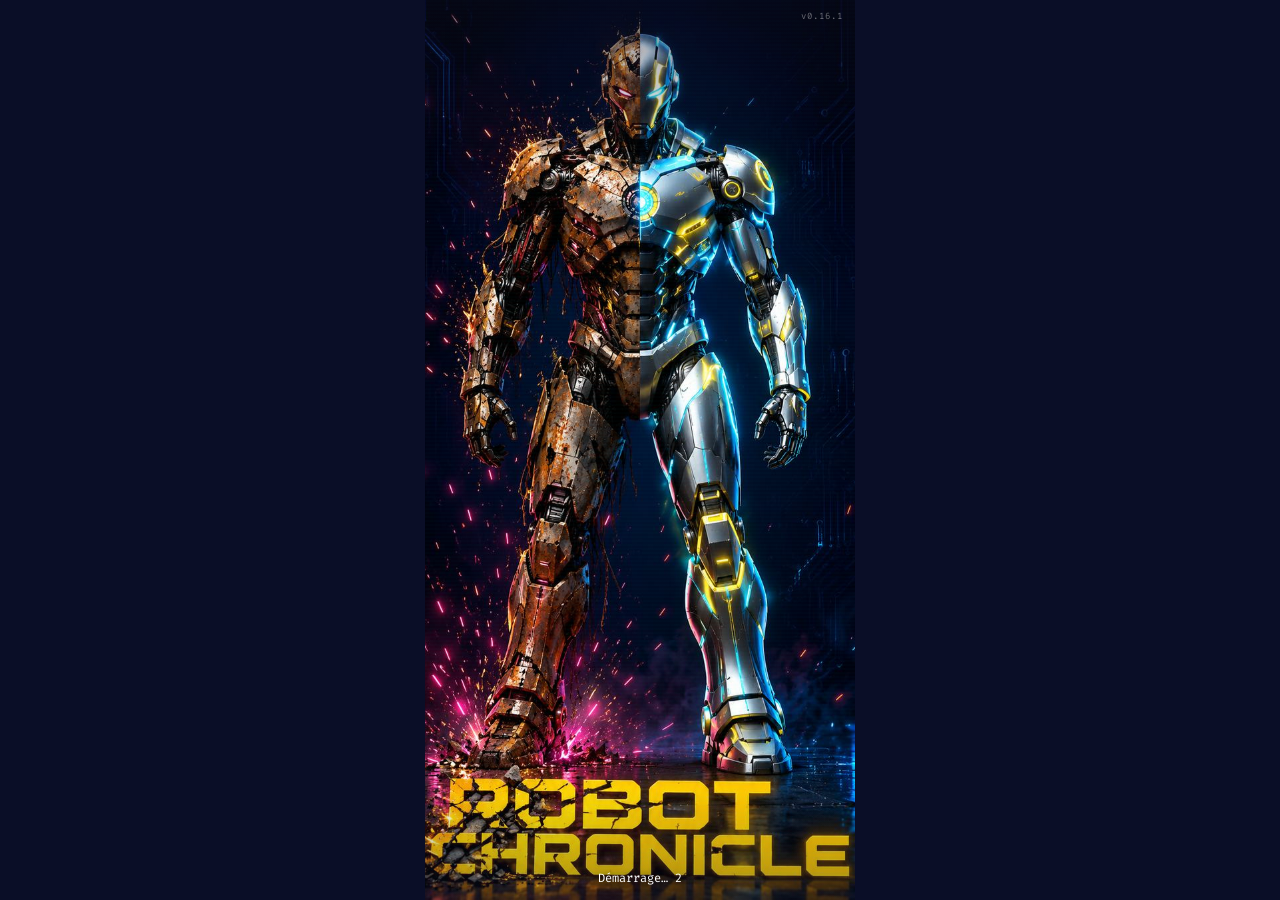
==== commit afa08637: "Add files via upload" ====
--- a/robot-chronicle.html
+++ b/robot-chronicle.html
@@ -50,7 +50,12 @@
 @keyframes screenIn{from{opacity:0;transform:translateY(12px)}to{opacity:1;transform:translateY(0)}}
 
 /* === SPLASH SCREEN === */
-#splash{display:flex;flex-direction:column;align-items:center;justify-content:center;padding:0;z-index:1000;background:var(--bg);min-height:100vh;min-height:100dvh}
+/* v0.12 — #splash est un sélecteur d'ID : il l'emportait sur
+   .screen.active et l'écran restait affiché en permanence,
+   par-dessus tout le reste (z-index:1000). Il suit désormais
+   la même règle que les autres écrans. */
+#splash{display:none;padding:0;z-index:1000;background:var(--bg);min-height:100vh;min-height:100dvh}
+#splash.active{display:flex;flex-direction:column;align-items:center;justify-content:center}
 #splash.active{display:flex}
 #splash .splash-art{position:absolute;inset:0;width:100%;height:100%;object-fit:cover;object-position:center 42%;opacity:0;animation:splashArtIn 1.1s ease-out .15s forwards;z-index:0}
 #splash .splash-fade{position:absolute;inset:0;z-index:1;pointer-events:none;background:linear-gradient(to bottom,rgba(10,14,39,.45) 0%,rgba(10,14,39,0) 18%,rgba(10,14,39,0) 88%,rgba(10,14,39,.35) 100%)}
@@ -309,11 +314,43 @@
 
 /* Combat choices */
 .combat-choices{display:flex;flex-direction:column;gap:7px}
-.combat-choice{padding:12px 14px;border-radius:10px;cursor:pointer;transition:all .2s;opacity:0;transform:translateY(6px)}
+.combat-choice{position:relative;padding:12px 14px;border-radius:10px;cursor:pointer;transition:all .2s;opacity:0;transform:translateY(6px);overflow:hidden}
 .combat-choice.visible{opacity:1;transform:translateY(0);transition:opacity .3s,transform .3s}
 .combat-choice:active{transform:scale(.98)}
-.choice-normal{background:rgba(0,240,255,.04);border:1px solid rgba(0,240,255,.15);color:var(--text-mid);font-size:12px}
-.choice-special{background:rgba(247,224,24,.04);border:1px dashed rgba(247,224,24,.2);color:var(--text-mid);font-size:12px}
+
+/* v0.13 (ajusté) — §3.7 : couleur par famille, même intensité sur les
+   deux. Le faisceau tournant en conic-gradient + mask-composite ne
+   s'affichait pas de façon fiable sur Chrome Android — remplacé par une
+   pulsation de lueur, technique plus robuste. Les deux boutons restent
+   JAMAIS synchronisés : durée et décalage propres à chacun, pour
+   qu'aucun des deux ne semble mis en avant. */
+.choice-pow{background:rgba(229,56,59,.06);border:2.5px solid rgba(229,56,59,.35);color:var(--text-mid);font-size:12px;
+  animation:glowPow 3.6s ease-in-out infinite}
+.choice-tech{background:rgba(0,240,255,.06);border:2.5px solid rgba(0,240,255,.35);color:var(--text-mid);font-size:12px;
+  animation:glowTech 4.4s ease-in-out .6s infinite}
+.choice-special{background:rgba(247,224,24,.05);border:2.5px solid rgba(247,224,24,.3);color:var(--text-mid);font-size:12px;
+  position:relative;animation:glowAtout 2.6s ease-in-out infinite}
+
+/* v0.13 (ajusté) — lueurs intensifiees : rayon et opacite au pic augmentes
+   sur les trois. */
+@keyframes glowPow{
+  0%,100%{box-shadow:0 0 0 rgba(229,56,59,0);border-color:rgba(229,56,59,.35)}
+  50%{box-shadow:0 0 22px rgba(229,56,59,.65);border-color:rgba(229,56,59,.95)}
+}
+@keyframes glowTech{
+  0%,100%{box-shadow:0 0 0 rgba(0,240,255,0);border-color:rgba(0,240,255,.35)}
+  50%{box-shadow:0 0 22px rgba(0,240,255,.65);border-color:rgba(0,240,255,.95)}
+}
+/* v0.13 (ajusté) — l'atout utilisait encore un degrade radial glissant
+   par background-position : technique fragile, mal rendue sur Android
+   Chrome (meme defaut que l'ancien faisceau des deux choix normaux).
+   Remplacee par la meme lueur en box-shadow, avec un rythme plus rapide
+   et plus dore pour rester distincte — c'est une ressource limitee,
+   pas un choix ordinaire. */
+@keyframes glowAtout{
+  0%,100%{box-shadow:0 0 0 rgba(247,224,24,0);border-color:rgba(247,224,24,.3)}
+  50%{box-shadow:0 0 24px rgba(247,224,24,.7);border-color:rgba(247,224,24,1)}
+}
 .choice-special-label{font-family:var(--font-title);font-size:8px;font-weight:700;color:var(--yellow);letter-spacing:1px;text-transform:uppercase;margin-bottom:2px}
 .choice-stock{font-family:var(--font-mono);font-size:9px;color:rgba(247,224,24,.4);margin-top:3px}
 .choice-profile{font-family:var(--font-mono);font-size:8px;color:rgba(0,240,255,.45);margin-top:4px;text-transform:uppercase;letter-spacing:1px}
@@ -443,6 +480,13 @@
 .ev-choices{display:flex;flex-direction:column;gap:8px}
 .ev-choice{padding:14px;border-radius:11px;cursor:pointer;transition:all .2s;font-family:var(--font-body);font-size:12px;color:var(--text-mid);line-height:1.5}
 .ev-choice:active{transform:scale(.98)}
+/* v0.16.0 — F4 : option hors de portée quand le solde est négatif. */
+.ev-choice-locked{padding:14px;border-radius:11px;font-family:var(--font-body);font-size:12px;
+  line-height:1.5;color:var(--text-dim);background:rgba(255,255,255,.02);
+  border:1px dashed rgba(255,45,107,.3);opacity:.55;cursor:not-allowed;
+  display:flex;justify-content:space-between;align-items:center;gap:10px}
+.ev-choice-cost{font-family:var(--font-mono);font-size:9px;color:var(--pink);
+  white-space:nowrap;letter-spacing:1px}
 .ev-outcome{padding:13px 15px;border-radius:12px;margin-bottom:14px}
 .ev-outcome p{font-family:var(--font-mono);font-size:11px;line-height:1.7;color:var(--text-mid);font-style:italic}
 .ev-impacts{display:flex;flex-direction:column;gap:6px;margin-bottom:14px}
@@ -479,12 +523,70 @@
    v0.4.0 — SPONSOR & FOLLOWERS
    ================================================================ */
 .sponsor-strip{display:flex;align-items:center;gap:10px;padding:10px 12px;background:rgba(255,255,255,.025);border:1px solid rgba(255,255,255,.06);border-radius:11px;margin-bottom:10px}
+/* v0.13 (ajusté) — presentation de l'apport garanti, sur l'ecran Sponsor */
+.sponsor-guarantee{display:flex;align-items:center;gap:12px;padding:14px 16px;margin-bottom:16px;
+  border-radius:12px;background:rgba(76,175,80,.06);border:1px solid rgba(76,175,80,.25)}
+.sponsor-guarantee-icon{flex:none;font-size:22px}
+.sponsor-guarantee-val{font-family:var(--font-title);font-size:19px;font-weight:900;color:var(--green)}
+.sponsor-guarantee-lab{font-family:var(--font-mono);font-size:10px;color:var(--text-dim);margin-top:2px}
+/* v0.13 (ajusté) — un halo pulse doucement sur le bloc rival pour
+   donner envie de cliquer, dans le meme esprit que les lueurs de round. */
+.sponsor-strip.rival-strip{cursor:pointer;border-color:rgba(255,152,0,.3);
+  transition:border-color .2s,background .2s;animation:glowRival 3.2s ease-in-out infinite}
+.sponsor-strip.rival-strip:active{border-color:rgba(255,152,0,.7);background:rgba(255,152,0,.09)}
+@keyframes glowRival{
+  0%,100%{box-shadow:0 0 0 rgba(255,152,0,0);border-color:rgba(255,152,0,.3)}
+  50%{box-shadow:0 0 18px rgba(255,152,0,.5);border-color:rgba(255,152,0,.8)}
+}
+.rival-arrow{color:var(--orange);font-size:16px;opacity:.7}
 .sponsor-logo{font-size:20px;flex-shrink:0}
 .sponsor-mid{flex:1;min-width:0}
 .sponsor-name{font-family:var(--font-title);font-size:10px;font-weight:700;margin-bottom:4px}
 .satis-track{height:5px;background:rgba(255,255,255,.06);border-radius:3px;overflow:hidden}
 .satis-fill{height:100%;border-radius:3px;transition:width .5s}
 .satis-val{font-family:var(--font-title);font-size:10px;font-weight:700;width:34px;text-align:right}
+/* v0.13 — §3.1 : la barre de satisfaction affichait un pourcentage sans
+   dire de quoi il s'agissait. Un libellé + un état en clair. */
+.satis-label-row{display:flex;justify-content:space-between;align-items:baseline;margin-bottom:3px}
+.satis-label{font-family:var(--font-mono);font-size:9px;text-transform:uppercase;letter-spacing:1px;color:var(--text-dim)}
+.satis-state{font-family:var(--font-title);font-size:10px;font-weight:700}
+
+/* Affiche d'adversaire — remplace l'ancien bloc « Prochain combat » qui
+   expliquait la mécanique (3 rounds, 3 choix) au lieu de montrer qui
+   on affronte. */
+/* v0.13 (ajusté) — titre explicite au-dessus de l'affiche, et l'affiche
+   elle-même legerement decalee pour bien la distinguer de ce qui precede */
+.foe-poster-title{font-family:var(--font-mono);font-size:10px;letter-spacing:1px;
+  color:var(--text-dim);margin:14px 0 6px 4px;text-transform:uppercase}
+.foe-poster{display:flex;align-items:center;gap:12px;margin-left:6px;padding:13px 14px;border-radius:12px;
+  background:rgba(255,255,255,.03);border:1px solid rgba(255,255,255,.08);margin-bottom:10px}
+.foe-poster.foe-rival{background:rgba(255,152,0,.05);border-color:rgba(255,152,0,.28)}
+.foe-poster.foe-boss{background:rgba(247,224,24,.05);border-color:rgba(247,224,24,.32)}
+.foe-poster-badge{flex:none;font-family:var(--font-mono);font-size:8px;letter-spacing:2px;
+  text-transform:uppercase;color:var(--text-dim);writing-mode:vertical-rl;text-orientation:mixed;
+  padding:6px 2px}
+.foe-poster-mid{flex:1;min-width:0}
+.foe-poster-name{font-family:var(--font-title);font-size:16px;font-weight:900;letter-spacing:.5px;
+  color:var(--text);overflow:hidden;text-overflow:ellipsis;white-space:nowrap}
+.foe-poster-sub{font-family:var(--font-mono);font-size:10px;color:var(--text-dim);margin-top:2px}
+.foe-poster-spec{flex:none;text-align:center}
+.foe-poster-spec-val{font-family:var(--font-title);font-size:20px;font-weight:900}
+.foe-poster-spec-lab{font-family:var(--font-mono);font-size:7px;letter-spacing:1px;
+  text-transform:uppercase;color:var(--text-dim)}
+
+/* Bloc « Vos stats » — §3.1, remplace le face-a-face qui vivait sur la
+   fiche du rival. Vous a gauche, lui a droite, sans ecart calcule (R2). */
+.vs-block{background:var(--card);border:1px solid var(--border);border-radius:14px;padding:12px 14px;margin-bottom:12px}
+.vs-title{font-family:var(--font-mono);font-size:9px;text-transform:uppercase;letter-spacing:2px;
+  color:var(--text-dim);margin-bottom:10px;text-align:center}
+.vs-row{display:flex;align-items:center;gap:10px;margin-bottom:8px}
+.vs-row:last-child{margin-bottom:0}
+.vs-side{flex:1;text-align:center}
+.vs-side-you{color:var(--cyan)}
+.vs-side-foe{color:var(--orange)}
+.vs-label{font-family:var(--font-mono);font-size:8px;text-transform:uppercase;letter-spacing:1px;color:var(--text-dim);margin-bottom:2px}
+.vs-val{font-family:var(--font-title);font-size:15px;font-weight:800}
+.vs-mid{flex:none;font-family:var(--font-mono);font-size:9px;color:var(--text-dim);width:52px;text-align:center}
 .sponsor-warn{font-family:var(--font-mono);font-size:9px;color:var(--pink);margin-top:4px}
 
 .fol-panel{background:var(--card);border:1px solid var(--border);border-radius:14px;padding:14px;margin-bottom:12px}
@@ -726,6 +828,104 @@
   letter-spacing:1px;cursor:pointer;transition:all .2s}
 .btn-standings:active{background:rgba(0,240,255,.16);border-color:var(--cyan)}
 
+/* v0.13.4 — panneau de diagnostic. Classes NEUVES uniquement : rien
+   de la charte existante n'est touché. */
+.diag-sec{border:1px solid rgba(255,255,255,.1);border-radius:10px;padding:12px;margin-bottom:10px;
+  background:rgba(255,255,255,.02)}
+.diag-sec-title{font-family:var(--font-mono);font-size:9px;text-transform:uppercase;letter-spacing:2px;
+  color:var(--cyan);margin-bottom:8px}
+.diag-out{width:100%;height:190px;background:#05070f;color:#8FE3C8;border:1px solid rgba(255,255,255,.12);
+  border-radius:8px;padding:8px;font-family:var(--font-mono);font-size:9px;line-height:1.45;
+  white-space:pre;overflow:auto;resize:vertical;-webkit-user-select:text;user-select:text}
+.diag-btn{display:block;width:100%;padding:10px;margin-top:8px;border-radius:8px;cursor:pointer;
+  font-family:var(--font-mono);font-size:11px;letter-spacing:1px;text-align:center;
+  background:rgba(0,240,255,.08);border:1px solid rgba(0,240,255,.3);color:var(--cyan)}
+.diag-btn.danger{background:rgba(229,56,59,.08);border-color:rgba(229,56,59,.35);color:var(--red)}
+.diag-btn:active{filter:brightness(1.4)}
+.diag-note{font-family:var(--font-mono);font-size:9px;color:var(--text-dim);line-height:1.5;margin-top:6px}
+
+/* ================================================================
+   v0.14.0 — PASSE VISUELLE (points 1 à 5, 7, 9, 10, 11, 18)
+   Bordures et contours épaissis, lueurs sur les verdicts, zones du
+   classement rendues lisibles. Aucune couleur de la charte n'est
+   remplacée : on ne joue que sur l'épaisseur, l'opacité et la lueur,
+   pour éviter la répétition de teintes dont Alexandre ne veut pas.
+   ================================================================ */
+
+/* --- D1 · Cartes et panneaux : contours plus francs -------------- */
+.season-card,
+.inter-section,
+.vs-block,
+.stand-table,
+.fol-panel{
+  border-width:2px;
+  box-shadow:0 2px 14px rgba(0,0,0,.28);
+}
+/* Le panneau d'inter-saison en alerte doit se voir de loin. */
+.inter-section.warn{border-width:2px;border-color:rgba(255,45,107,.42);
+  box-shadow:0 0 18px rgba(255,45,107,.12)}
+.inter-section.gold{border-width:2px;border-color:rgba(247,224,24,.40);
+  box-shadow:0 0 18px rgba(247,224,24,.10)}
+
+/* Chaque famille garde SA couleur, déjà présente dans la charte :
+   cyan pour le joueur, orange pour le rival, jaune pour la saison. */
+.season-card{border-color:rgba(0,240,255,.24)}
+.vs-block{border-color:rgba(0,240,255,.20)}
+.rival-card{border-width:2px;box-shadow:0 0 20px rgba(255,152,0,.10)}
+.fed-doc{border-width:2px}
+
+/* --- D2 · Verdict de round : lueur portée ------------------------ */
+.rr-verdict{border-width:2px}
+.rr-win{box-shadow:0 0 26px rgba(76,175,80,.20), inset 0 0 30px rgba(76,175,80,.05)}
+.rr-loss{box-shadow:0 0 26px rgba(255,45,107,.20), inset 0 0 30px rgba(255,45,107,.05)}
+.rr-neutral{box-shadow:0 0 22px rgba(0,240,255,.16), inset 0 0 30px rgba(0,240,255,.04)}
+.rr-win .rr-title{text-shadow:0 0 22px rgba(76,175,80,.55)}
+.rr-loss .rr-title{text-shadow:0 0 22px rgba(255,45,107,.55)}
+.rr-neutral .rr-title{text-shadow:0 0 20px rgba(0,240,255,.45)}
+
+/* --- D2 · Verdict de combat : lueur FIXE, jamais animée ----------
+   Demande explicite : impactant mais stable, on ne veut pas d'un
+   clignotement sur l'écran de résultat. */
+.result-banner{border-width:2.5px}
+.result-victory{
+  box-shadow:0 0 34px rgba(76,175,80,.22), inset 0 0 44px rgba(76,175,80,.06);
+  border-color:rgba(76,175,80,.45)}
+.result-defeat{
+  box-shadow:0 0 34px rgba(255,45,107,.22), inset 0 0 44px rgba(255,45,107,.06);
+  border-color:rgba(255,45,107,.45)}
+.result-victory .result-text{text-shadow:0 0 26px rgba(76,175,80,.6), 0 0 52px rgba(76,175,80,.25)}
+.result-defeat .result-text{text-shadow:0 0 26px rgba(255,45,107,.6), 0 0 52px rgba(255,45,107,.25)}
+.boss-banner{border-width:2.5px;box-shadow:0 0 34px rgba(229,56,59,.20)}
+.boss-title{text-shadow:0 0 26px rgba(229,56,59,.55)}
+
+/* --- D3 · Messages narratifs : filet plus large et lueur --------- */
+.narration-box{border-left-width:5px;
+  background:rgba(0,0,0,.22);box-shadow:-6px 0 18px rgba(247,224,24,.07)}
+.rival-quote{border-left-width:5px;
+  background:rgba(0,0,0,.24);box-shadow:-6px 0 18px rgba(255,152,0,.09)}
+.ev-body{border-width:2px;border-color:rgba(255,255,255,.10);
+  box-shadow:inset 0 0 40px rgba(0,0,0,.25)}
+
+/* --- D4 · Zones du classement ------------------------------------
+   Le filet latéral de 3px ne suffisait pas à distinguer les trois
+   zones. On teinte la ligne entière, très légèrement, et on épaissit
+   le filet. Le joueur et le rival gardent la priorité visuelle. */
+.stand-row::before{width:5px}
+.stand-row.z-promo{background:rgba(76,175,80,.055)}
+.stand-row.z-releg{background:rgba(255,45,107,.055)}
+.stand-row.z-promo::before{box-shadow:0 0 10px rgba(76,175,80,.5)}
+.stand-row.z-releg::before{box-shadow:0 0 10px rgba(255,45,107,.5)}
+/* Frontières de zone : un trait net là où la zone change. */
+.stand-row.zone-edge{border-bottom:2px solid rgba(255,255,255,.14)}
+/* Le joueur reste au-dessus de la teinte de zone. */
+.stand-row.is-player{background:linear-gradient(90deg,rgba(0,240,255,.16),rgba(0,240,255,.04))}
+.stand-row.is-rival{background:linear-gradient(90deg,rgba(255,152,0,.13),transparent)}
+.zone-chip{border-width:1.5px;font-weight:700}
+
+/* --- D1 · Lignes de bilan : séparation plus lisible -------------- */
+.post-row{border:1px solid rgba(255,255,255,.07)}
+.stat-box{border:1px solid rgba(255,255,255,.08)}
+
 .zone-legend{display:flex;gap:6px;flex-wrap:wrap;justify-content:center;margin-bottom:10px}
 .zone-chip{padding:4px 10px;border-radius:20px;font-family:var(--font-mono);font-size:8px;
   text-transform:uppercase;letter-spacing:1px}
@@ -856,6 +1056,14 @@
 .fed-stamp{display:inline-block;padding:6px 16px;border:2px solid var(--pink);
   border-radius:6px;font-family:var(--font-title);font-size:11px;font-weight:900;
   color:var(--pink);letter-spacing:2px;transform:rotate(-4deg);margin:8px 0}
+/* v0.14.0 — C2 : le tampon porte le nom du robot sanctionné et se
+   détache des paragraphes, pour qu'on ne le lise plus comme s'il
+   concernait le joueur. */
+.fed-verdict{display:flex;flex-direction:column;align-items:center;gap:2px;
+  margin:14px 0;padding:10px 0;
+  border-top:1px solid rgba(255,45,107,.18);border-bottom:1px solid rgba(255,45,107,.18)}
+.fed-verdict-who{font-family:var(--font-mono);font-size:10px;letter-spacing:1px;
+  color:var(--pink);opacity:.85}
 
 /* ================================================================
    v0.9.0 — TOURNOI FINAL
@@ -933,6 +1141,39 @@
    tap peut être requalifié en appui long et « ne pas prendre ». */
 .btn-primary,.btn-small,.btn-back,.btn-standings,.card,.ev-choice,.modal-btn,
 .puce,.choice-btn,.support-btn,.install-btn,button,[onclick]{touch-action:manipulation}
+
+/* v0.12 — TROPHÉES : présentation en ligne. Réutiliser .puce était une
+   erreur : c'est un composant de grille carrée, et .puce-prog est une
+   barre de 7 px dans laquelle le texte « Obtenu » se retrouvait coupé. */
+.tro{display:flex;align-items:center;gap:12px;padding:11px 13px;margin-bottom:7px;
+  border-radius:11px;background:rgba(255,255,255,.025);
+  border:1px solid rgba(255,255,255,.07);opacity:.62;cursor:pointer;transition:.18s}
+.tro:active{transform:scale(.99)}
+.tro.got{opacity:1;background:rgba(247,224,24,.05);border-color:rgba(247,224,24,.26)}
+.tro.hid{opacity:.3}
+.tro-ico{flex:none;width:28px;font-size:20px;text-align:center;filter:grayscale(1) opacity(.4)}
+.tro.got .tro-ico{filter:none}
+.tro-txt{flex:1;min-width:0}
+.tro-txt b{display:block;font-family:var(--font-title);font-size:12px;font-weight:700;
+  letter-spacing:.5px;color:var(--text);margin-bottom:3px}
+.tro.got .tro-txt b{color:var(--yellow)}
+.tro-txt em{display:block;font-style:normal;font-family:var(--font-mono);font-size:9.5px;
+  line-height:1.5;color:var(--text-dim)}
+.tro-state{flex:none;font-family:var(--font-mono);font-size:9.5px;letter-spacing:1px;
+  text-transform:uppercase;color:var(--text-dim);text-align:right}
+.tro.got .tro-state{color:var(--yellow)}
+
+/* Bouton de retour collant, pour les écrans longs uniquement.
+   Il s'estompe 1,5 s après l'arrêt du défilement et devient inerte
+   AU MÊME INSTANT — jamais invisible et cliquable. */
+.btn-back.sticky{position:sticky;top:6px;z-index:60;display:inline-block;
+  transition:opacity .25s ease;backdrop-filter:blur(6px)}
+.btn-back.sticky.faded{opacity:0;pointer-events:none}
+/* v0.13 — l'ecran de carriere a DEUX boutons en haut (Menu + Classement) :
+   les deux doivent suivre le defilement ensemble, pas un seul. */
+.career-topbar.sticky{position:sticky;top:6px;z-index:60;
+  transition:opacity .25s ease;backdrop-filter:blur(6px)}
+.career-topbar.sticky.faded{opacity:0;pointer-events:none}
 </style>
 </head>
 <body>
@@ -942,11 +1183,22 @@
      SPLASH SCREEN
      ================================================================ -->
 <div class="screen active" id="splash">
-  <img class="splash-art" id="splash-art" src="./splash.jpg" alt="Robot Chronicle">
+  <!-- v0.12 — repli EN DUR derrière l'illustration. Si splash.jpg
+       charge, elle le recouvre entièrement ; sinon il reste visible.
+       Permet d'ouvrir le fichier seul, sans le reste du dépôt. -->
+  <div id="splash-fallback" style="position:absolute;inset:0;z-index:0;display:flex;flex-direction:column;align-items:center;justify-content:center;text-align:center;background:var(--bg);pointer-events:none">
+    <div style="font-size:96px;filter:drop-shadow(0 0 34px rgba(0,240,255,.28))">&#129302;</div>
+    <div style="font-family:var(--font-title);font-size:26px;font-weight:900;letter-spacing:4px;color:var(--cyan);text-shadow:0 0 26px rgba(0,240,255,.45);margin:16px 0 8px">ROBOT CHRONICLE</div>
+    <div style="font-family:var(--font-mono);font-size:11px;letter-spacing:1px;color:var(--text-dim)">De tas de ferraille &agrave; l&eacute;gende.</div>
+  </div>
+  <img class="splash-art" id="splash-art" src="./splash.jpg" alt=""
+       onerror="this.style.display='none'">
   <div class="splash-fade"></div>
   <div class="splash-glitch"></div>
   <!-- v0.8.0 — l'illustration porte déjà le titre et la promesse.
        Tout texte en surimpression se superposait au lettrage. -->
+  <div style="position:absolute;top:10px;right:12px;z-index:6;font-family:'Fira Code',monospace;font-size:9px;letter-spacing:1px;color:rgba(255,255,255,.4)">v0.16.1</div>
+  <div id="splash-hint" style="position:absolute;left:0;right:0;bottom:14px;z-index:6;text-align:center;pointer-events:none;font-family:'Fira Code',monospace;font-size:12px;color:#fff;text-shadow:0 2px 8px #000"></div>
 </div>
 
 <!-- ================================================================
@@ -974,10 +1226,12 @@
   </div>
 
   <div class="btn-row">
+    <div class="btn-small" onclick="RC.showTrophees()">🏆 Trophées</div>
+    <div class="btn-small" onclick="RC.showPuces()">🏅 Puces IA</div>
+  </div>
+  <div class="btn-row">
+    <div class="btn-small" onclick="RC.showHallOfFame()">🏛️ Hall of Fame</div>
     <div class="btn-small" onclick="RC.goTo('atelier')">⚙️ Atelier</div>
-    <div class="btn-small" onclick="RC.showPuces()">🏅 Puces IA</div>
-    <div class="btn-small" onclick="RC.showTrophees()">🏆 Trophées</div>
-    <div class="btn-small" onclick="RC.goTo('halloffame')">🏛️ Hall of Fame</div>
   </div>
 
   <div class="section-card section-defi">
@@ -1016,8 +1270,7 @@
     <a class="support-btn" id="support-btn" href="https://www.paypal.me/" target="_blank" rel="noopener noreferrer">☕ Soutenir le créateur</a>
     <br>
     <div class="install-btn" id="install-btn" style="display:none" onclick="RC.installApp()">📲 Installer l'application</div>
-    <div class="version" id="version-text">v0.12.0</div>
-    <div class="credit">© 2026 Alexandre Lavrard — Tous droits réservés</div>
+    <div class="version" id="version-text" onclick="RC.tapVersion()">v0.16.1</div>
     <div class="credit">Robot Chronicle — créé par Alexandre Lavrard</div>
   </div>
 </div>
@@ -1071,6 +1324,7 @@
   <div style="text-align:center;padding:5px 0 18px">
     <div class="page-title">Sponsor</div>
     <div class="page-sub">Votre allié financier.<br>Chaque deal a un prix.</div>
+  <div class="page-sub" id="budget-sponsor" style="color:var(--text)"></div>
   </div>
   <div id="sponsor-cards"></div>
 </div>
@@ -1131,6 +1385,14 @@
 </div>
 
 <!-- ================================================================
+     DIAGNOSTIC (v0.13.4) — accès par 5 taps sur le n° de version
+     ================================================================ -->
+<div class="screen" id="diag">
+  <div class="btn-back sticky" id="diag-back" onclick="RC.goTo('home')">← Menu</div>
+  <div id="diag-content"></div>
+</div>
+
+<!-- ================================================================
      PROFIL DU RIVAL (v0.5.0)
      ================================================================ -->
 <div class="screen" id="rival-profile">
@@ -1141,7 +1403,7 @@
      ATELIER (placeholder)
      ================================================================ -->
 <div class="screen" id="atelier">
-  <div class="btn-back" onclick="RC.goTo('home')">← Menu</div>
+  <div class="btn-back sticky" id="ate-back" onclick="RC.goTo('home')">← Menu</div>
   <div class="page-title">⚙️ Atelier</div>
   <div class="page-sub">Bientôt disponible</div>
   <div style="text-align:center;padding:40px 0">
@@ -1161,20 +1423,14 @@
      HALL OF FAME (placeholder)
      ================================================================ -->
 <div class="screen" id="halloffame">
-  <div class="btn-back" onclick="RC.goTo('home')">← Menu</div>
-  <div class="page-title">🏛️ Hall of Fame</div>
-  <div class="page-sub">Bientôt disponible</div>
-  <div style="text-align:center;padding:40px 0">
-    <div style="font-size:60px;margin-bottom:15px">🏛️</div>
-    <p style="font-family:var(--font-mono);font-size:12px;color:var(--text-dim)">Le Hall of Fame sera disponible<br>dans une prochaine mise à jour.</p>
-  </div>
+  <div id="halloffame-content"></div>
 </div>
 
 <!-- ================================================================
      CAREER SCREEN
      ================================================================ -->
 <div class="screen" id="career">
-  <div class="career-topbar">
+  <div class="career-topbar sticky" id="career-topbar">
     <div class="btn-back" style="margin:0" onclick="RC.confirmQuit()">← Menu</div>
     <div class="btn-standings" onclick="RC.showStandings()">📊 Classement</div>
   </div>
@@ -1274,6 +1530,82 @@
 
 </div><!-- /app -->
 
+<div id="jserr" style="position:fixed;left:8px;right:8px;bottom:8px;z-index:9999;display:none;background:#2a0a12;border:1px solid #E5383B;border-radius:10px;padding:10px 12px;font-family:'Fira Code',monospace;font-size:10px;line-height:1.5;color:#ffb3c0;max-height:42vh;overflow:auto;white-space:pre-wrap;word-break:break-word"></div>
+
+<script>
+/* ================================================================
+   v0.12 — SORTIE DU SPLASH, AUTONOME
+   Ne dépend de rien : ni de RC, ni de DOMContentLoaded, ni d'un
+   événement tactile. Même si le moteur échoue, l'écran passe.
+   ================================================================ */
+(function () {
+  var DELAY = 2600, done = false;
+
+  window.addEventListener('error', function (e) {
+    var b = document.getElementById('jserr');
+    if (!b) return;
+    b.style.display = 'block';
+    b.innerHTML += '<b style="color:#E5383B;display:block">Erreur JS</b>' +
+      String(e.message || e.error || '?') + '\nligne ' + (e.lineno || '?') + '\n\n';
+  });
+
+  function hardShow(id) {
+    var all = document.querySelectorAll('.screen');
+    for (var i = 0; i < all.length; i++) all[i].classList.remove('active');
+    var t = document.getElementById(id);
+    if (t) { t.classList.add('active'); t.scrollTop = 0; }
+    if (window.scrollTo) window.scrollTo(0, 0);
+  }
+
+  function leave() {
+    if (done) return;
+    done = true;
+    window.__splashDone = true;
+    var ok = false;
+    // Un `const RC` déclaré mais non initialisé (moteur planté) reste
+    // dans sa zone morte : y accéder lève une exception. D'où le try.
+    var G = null;
+    try { G = window.RC || (typeof RC !== 'undefined' ? RC : null); } catch (e) { G = null; }
+    if (G && typeof G.afterSplash === 'function') {
+      try { G.afterSplash(); ok = true; } catch (err) {
+        var b = document.getElementById('jserr');
+        if (b) { b.style.display = 'block'; b.innerHTML += '<b style="color:#E5383B;display:block">afterSplash</b>' + err.message + '\n\n'; }
+      }
+    }
+    var sp = document.getElementById('splash');
+    if (sp) sp.classList.remove('active');
+    var a = document.querySelector('.screen.active');
+    if (!a || a.id === 'splash') {
+      var seen = false;   // « tutoriel déjà vu »
+      try { var raw = localStorage.getItem('RC_STATE');
+            if (raw) seen = JSON.parse(raw).firstLaunch === false; } catch (e) {}
+      // Le repli doit aussi GÉNÉRER le contenu, sinon l'écran
+      // s'affiche vide — c'était le symptôme « après, plus rien ».
+      if (G) {
+        try { if (!seen && G.renderTutoPage) { G.tutoPage = 0; G.renderTutoPage(); } } catch (e) {}
+        try { if (seen && G.refreshHomeButtons) G.refreshHomeButtons(); } catch (e) {}
+      }
+      hardShow(seen ? 'home' : 'tuto');
+    }
+  }
+
+  window.__leaveSplash = leave;
+  setTimeout(leave, DELAY);
+
+  var sp = document.getElementById('splash');
+  if (sp) ['pointerup','touchend','click'].forEach(function (ev) { sp.addEventListener(ev, leave); });
+
+  var hint = document.getElementById('splash-hint');
+  var t0 = Date.now();
+  var tick = setInterval(function () {
+    if (done) { clearInterval(tick); return; }
+    var r = Math.ceil((DELAY - (Date.now() - t0)) / 1000);
+    if (hint) hint.textContent = 'Démarrage… ' + (r > 0 ? r : 0);
+    if (Date.now() - t0 > DELAY + 1500) { clearInterval(tick); leave(); }
+  }, 200);
+})();
+</script>
+
 <script>
 /* ================================================================
    ROBOT CHRONICLE v0.11.0 — MODULE 1/4 : DONNÉES
@@ -1282,7 +1614,7 @@
    ================================================================ */
 
 const RC = {
-  VERSION: '0.12.0',
+  VERSION: '0.16.1',
   START_CORES: 15000,
 
   // ============================================================
@@ -1340,7 +1672,7 @@
       effect:'+3 points de stat offerts chaque saison, mais 5% de bug par round.',
       fx:{ variance:1.15, scoreBonus:0, learn:0, bugChance:0.05, geniusChance:0.03, wear:1.06, startBonus:0, seasonStat:3 } },
     { id:'legacy', price:4000, icon:'👑', name:'Legacy',
-      desc:'IA d\'un ancien robot légendaire. Expérience intégrée, châssis fragile.', risk:'special',
+      desc:'IA d\'un ancien robot légendaire. Elle sait déjà tout ce que les autres doivent apprendre — et exige de la mécanique ce qu\'un débutant n\'oserait jamais demander.', risk:'special',
       effect:'+3 sur toutes les stats au départ, mais le châssis s\'use 30% plus vite.',
       fx:{ variance:0.90, scoreBonus:0, learn:0, bugChance:0, geniusChance:0.02, wear:1.30, startBonus:3 } }
   ],
@@ -1349,23 +1681,27 @@
   // SPONSORS
   // ============================================================
 
+  // v0.13 — §3.3 : la dotation finance SEULE le châssis et l'IA. Les
+  // quatre sponsors versent ENSUITE le même apport (2 000 ⚡) — il n'est
+  // plus un critère de choix mécanique, seulement ce que chacun vit
+  // ensuite en carrière qui les différencie.
   SPONSORS: [
     { id:'indie', icon:'🔧', name:'Garage indépendant',
-      desc:'Pas d\'argent, zéro pression, liberté totale. Vous gardez 100% des gains.',
+      desc:'Aucune pression, aucun compte à rendre. Vous gardez 100% des gains, seul.',
       cls:'sponsor-indie', tags:['100% gains','0 pression'],
-      fx:{ startCores:1500, bonusPct:0, repairPct:0, canDrop:false, demand:0, risk:false } },
+      fx:{ startCores:2000, bonusPct:0, repairPct:0, canDrop:false, demand:0, risk:false } },
     { id:'corp', icon:'🏢', name:'Corp moyenne',
       desc:'Budget correct, réparations couvertes à moitié. Performances exigées.',
       cls:'sponsor-corp', tags:['Prime 5%','Répa. -50%','Pression ⚡⚡'],
-      fx:{ startCores:3000, bonusPct:0.05, repairPct:0.50, canDrop:true, demand:1.0, risk:false } },
+      fx:{ startCores:2000, bonusPct:0.05, repairPct:0.50, canDrop:true, demand:1.0, risk:false } },
     { id:'mega', icon:'🏗️', name:'Méga-corp',
       desc:'Gros budget, réparations intégralement payées. Résultats ou remplacement.',
       cls:'sponsor-mega', tags:['Prime 10%','Répa. offertes','Pression ⚡⚡⚡'],
-      fx:{ startCores:5000, bonusPct:0.10, repairPct:1.00, canDrop:true, demand:1.5, risk:false } },
+      fx:{ startCores:2000, bonusPct:0.10, repairPct:1.00, canDrop:true, demand:1.5, risk:false } },
     { id:'underground', icon:'💀', name:'Underground',
-      desc:'Le deal du diable. Argent constant, jamais lâché. Mais les risques sont réels.',
+      desc:'Le deal du diable. Jamais lâché — mais les risques sont réels, et vous le savez.',
       cls:'sponsor-under', tags:['Prime 8%','Jamais lâché','Risques'],
-      fx:{ startCores:6500, bonusPct:0.08, repairPct:0, canDrop:false, demand:0, risk:true } }
+      fx:{ startCores:2000, bonusPct:0.08, repairPct:0, canDrop:false, demand:0, risk:true } }
   ],
 
 
@@ -1600,8 +1936,7 @@
         {icon:'🛠️',name:'Vous la construisez',desc:'Un châssis, une intelligence artificielle, un sponsor. Ces trois choix changent réellement le jeu — pas seulement l\'affichage.'},
         {icon:'⚔️',name:'Elle combat pour vous',desc:'Vingt combats par saison, six ligues à gravir. Chaque décision laisse une trace.'},
         {icon:'🏆',name:'Elle devient une légende',desc:'Ou un tas de ferraille. Tout dépend de la façon dont vous la menez.'}
-      ],
-      highlight:'🎯 Une carrière dure une dizaine de saisons.\nVous pouvez la quitter et la reprendre à tout moment.'
+      ]
     },
     {
       icon:'💪', title:'Les quatre stats',
@@ -1612,7 +1947,7 @@
         {icon:'🛡️',name:'Résistance',desc:'Les dégâts que vous encaissez. C\'est elle qui vous garde debout.'},
         {icon:'🧠',name:'Intelligence',desc:'Elle révèle les stats cachées de l\'adversaire, accélère l\'adaptation de votre IA et limite ses bugs.'}
       ],
-      highlight:'⚔️ Chaque round propose deux profils :\nPuissance/Résistance ou Vitesse/Intelligence.\nJouez sur vos points forts — ça vaut 20 points de victoire.'
+      highlight:'⚔️ Chaque round propose deux profils :\nPuissance/Résistance ou Vitesse/Intelligence.\nJouez sur vos points forts.'
     },
     {
       icon:'🔧', title:'L\'état de la machine',
@@ -1623,35 +1958,33 @@
         {icon:'🟠',name:'Endommagé · 54 à 25%',desc:'Baisse nette. Vous perdez des combats que vous auriez dû gagner.'},
         {icon:'🔴',name:'Critique · 24 à 1%',desc:'Il ne se défend presque plus. La destruction devient possible.'}
       ],
-      highlight:'💀 À 0%, la carrière s\'arrête.\nRéparez à la mi-saison et entre les saisons —\nun robot négligé perd 20 points de victoire.'
+      highlight:'💀 À 0%, la carrière s\'arrête.'
     },
     {
       icon:'⚔️', title:'Les combats',
       sub:'Cinq combats racontés, quinze simulés,\nvingt au total par saison.',
       cards:[
         {icon:'📖',name:'Combats narratifs',desc:'Trois rounds, trois choix par round. Le texte s\'affiche comme un terminal — touchez l\'écran pour l\'accélérer.'},
-        {icon:'⚡',name:'L\'atout spécial',desc:'Le troisième choix. Trois par saison seulement. Il peut mettre KO comme se retourner contre vous.'},
-        {icon:'📊',name:'Combats simulés',desc:'Résultats calculés à partir de votre note SPEC. Ils comptent autant au classement.'}
-      ],
-      highlight:'↩️ Esquiver ne suffit pas à annuler :\nvotre robot enchaîne sur une riposte\net remporte le round.'
+        {icon:'💥',name:'L\'atout spécial',desc:'Le troisième choix. Trois par saison seulement. Il peut mettre KO comme se retourner contre vous.'},
+        {icon:'🎲',name:'Combats simulés',desc:'Résultats calculés à partir de votre note SPEC. Ils comptent autant au classement.'}
+      ]
     },
     {
       icon:'📊', title:'Classement et progression',
       sub:'Quinze robots par ligue.\nTrois points par victoire, pas de nul.',
       cards:[
-        {icon:'🥇',name:'Places 1 à 3',desc:'Promotion. Vous montez d\'une ligue.'},
-        {icon:'➡️',name:'Places 4 à 11',desc:'Maintien. Vous rejouez la même ligue.'},
-        {icon:'📉',name:'Places 12 à 15',desc:'Relégation. Vous descendez — sauf en Amateur.'},
+        {icon:'🥇',name:'Places {PROMO}',desc:'Promotion. Vous montez d\'une ligue.'},
+        {icon:'➡️',name:'Places {STAY}',desc:'Maintien. Vous rejouez la même ligue.'},
+        {icon:'📉',name:'Places {RELEG}',desc:'Relégation. Vous descendez — sauf en Amateur.'},
         {icon:'🎨',name:'La note SPEC',desc:'La valeur de votre machine. Sa couleur va du Bronze au Diamant et suit vos progrès.'}
-      ],
-      highlight:'📊 Le classement est consultable à tout moment\ndepuis le bouton en haut de l\'écran de carrière.'
+      ]
     },
     {
       icon:'🧠', title:'Votre robot vous observe',
       sub:'Il vous considère comme son créateur.\nEt il se souvient de tout.',
       cards:[
         {icon:'💜',name:'Une conscience qui grandit',desc:'Selon vos soins, vos risques, votre sponsor, il développe des traits : fidélité, respect, arrogance, humilité.'},
-        {icon:'⚔️',name:'Un rival vous suit',desc:'Généré avec vous, il progresse en parallèle. Vous vous retrouverez au tournoi final.'},
+        {icon:'⚔️',name:'Un rival vous suit',desc:'Généré avec vous, il progresse en parallèle. Vos routes finiront par se croiser au sommet.'},
         {icon:'📜',name:'La parole finale',desc:'À la fin, il vous adressera un dernier message. Il dépendra de tout ce que vous aurez fait.'}
       ],
       highlight:'🎯 De tas de ferraille à légende.\nÀ vous de jouer, Créateur.'
@@ -1892,39 +2225,87 @@
     "Le blindage cède net. Une plaque entière se détache et glisse sur le sol de l'arène.",
     "L'impact traverse toute la structure adverse. Ses genoux lâchent, il se rattrape de justesse.",
     "Le choc est tel que les projecteurs vibrent. L'adversaire titube sur trois mètres.",
-    "Quelque chose se brise à l'intérieur de sa carcasse. Le bruit couvre celui du public."
+    "Quelque chose se brise à l'intérieur de sa carcasse. Le bruit couvre celui du public.",
+    "La frappe s'enfonce dans le châssis. L'adversaire recule d'un bloc, déséquilibré jusqu'aux appuis.",
+    "Un panneau entier saute et roule au sol. L'adversaire vacille sans comprendre d'où vient le coup.",
+    "L'impact fait trembler toute sa structure porteuse. Il met une seconde à retrouver son axe.",
+    "Le coup traverse la garde comme si elle n'existait pas. L'adversaire recule en titubant.",
+    "Une gerbe d'étincelles jaillit du point d'impact. L'adversaire se fige une fraction de seconde.",
+    "Le châssis adverse se tord sous le choc. Un bras retombe, inerte, avant de se redresser.",
+    "L'onde de choc remonte jusqu'à ses capteurs de tête. Il perd l'équilibre, se rattrape de justesse.",
+    "Le coup arrache une plaque de blindage qui heurte le sol dans un bruit métallique sec."
   ],
   IMPACT_MID: [
     "L'adversaire encaisse et recule de deux pas, sa garde se réorganise mal.",
     "Le coup porte franchement. Des étincelles jaillissent de l'articulation touchée.",
     "L'impact fait plier l'adversaire en avant. Il se redresse, mais plus lentement.",
     "Touché au bon endroit. Un voyant rouge s'allume sur son plastron.",
-    "Le coup passe la garde. L'adversaire grogne mécaniquement et se replace."
+    "Le coup passe la garde. L'adversaire grogne mécaniquement et se replace.",
+    "L'adversaire absorbe le choc mais sa garde se referme trop tard.",
+    "Le coup trouve une faille dans sa posture. Il recule d'un pas, contrarié.",
+    "Un impact net, sans être décisif. L'adversaire réajuste sa garde.",
+    "Le coup marque, l'adversaire encaisse sans vaciller mais perd le rythme.",
+    "La frappe touche franchement l'épaule. L'adversaire grimace mécaniquement.",
+    "L'adversaire recule d'un pas, surpris par la précision du coup.",
+    "Un voyant s'allume sur son flanc. L'adversaire continue, mais différemment.",
+    "Le coup passe la garde de justesse et trouve sa cible."
   ],
   IMPACT_LOW: [
     "Le coup effleure la garde adverse mais fait mouche de justesse.",
     "Touché, sans plus. L'adversaire absorbe et revient déjà.",
     "L'impact est net mais l'adversaire tient bon et se remet en position.",
-    "Le coup passe de peu. Assez pour marquer le round, pas pour faire la différence."
+    "Le coup passe de peu. Assez pour marquer le round, pas pour faire la différence.",
+    "Un contact léger, presque symbolique. L'adversaire ne bronche pas.",
+    "Le coup effleure à peine. L'adversaire garde sa position sans broncher.",
+    "Touché en surface. L'adversaire absorbe sans même ralentir.",
+    "L'impact est minime, mais il compte au tableau.",
+    "Un coup court, sans grande portée, qui marque quand même le round.",
+    "L'adversaire encaisse à peine, presque par réflexe.",
+    "Le coup n'a rien de spectaculaire, mais il porte.",
+    "Contact bref. L'adversaire ne cède rien, mais le round est acté."
   ],
   TAKEN_BIG: [
     "Votre robot part en arrière et s'écrase sur le sol métallique. Les alertes saturent votre écran.",
     "Le choc traverse tout le châssis. Une plaque de blindage se détache et tombe à vos pieds.",
     "Votre machine plie un genou. Il lui faut une seconde entière pour se relever.",
     "L'impact déforme le plastron. Vos capteurs perdent le fil pendant un instant.",
-    "Votre robot encaisse de plein fouet et glisse sur plusieurs mètres avant de reprendre appui."
+    "Votre robot encaisse de plein fouet et glisse sur plusieurs mètres avant de reprendre appui.",
+    "Votre robot recule violemment, les stabilisateurs peinent à corriger la trajectoire.",
+    "Le coup fait vaciller toute la structure. Un capteur clignote en rouge sur le tableau de bord.",
+    "Votre machine encaisse de plein fouet. Le châssis grince sous la tension.",
+    "L'impact envoie votre robot au sol un instant avant qu'il ne se redresse.",
+    "Une plaque de blindage cède et pend, à moitié arrachée.",
+    "Le choc remonte jusqu'aux capteurs de tête. L'image tremble une fraction de seconde.",
+    "Votre robot titube, cherche un appui, le retrouve de justesse.",
+    "L'impact déchire une jointure. Un bras répond plus lentement qu'avant."
   ],
   TAKEN_MID: [
     "Votre robot encaisse et recule. La structure grince mais tient.",
     "Le coup passe votre garde. Un voyant orange s'allume sur la télémétrie.",
     "Votre machine absorbe le choc en pivotant. Le blindage est marqué.",
     "L'impact fait vibrer tout le châssis. Votre robot se replace en garde haute.",
-    "Touché au flanc. Rien de critique, mais ça se sentira au round suivant."
+    "@NEXT@Touché au flanc. Rien de critique, mais ça se sentira au round suivant.",
+    "Votre robot recule d'un pas, la garde tient mais accuse le coup.",
+    "L'impact marque le blindage sans l'entamer. Votre robot se replace.",
+    "Le coup passe partiellement la garde. Rien de grave, pour l'instant.",
+    "Votre machine encaisse et corrige sa posture aussitôt.",
+    "Un choc sourd, sans dommage visible. Les capteurs signalent une alerte mineure.",
+    "@NEXT@Le coup marque le flanc. Une alerte reste allumée pour le round suivant.",
+    "Votre robot absorbe l'impact en reculant légèrement.",
+    "Le coup touche, sans percer la garde. Votre robot tient sa position."
   ],
   TAKEN_LOW: [
     "Le coup vous atteint sans réelle conséquence. Le round est perdu, pas le combat.",
     "Votre robot est touché mais absorbe presque tout. L'échange était serré.",
-    "Impact léger. Votre garde a fait le plus gros du travail."
+    "Impact léger. Votre garde a fait le plus gros du travail.",
+    "À peine touché. Votre robot garde son équilibre sans effort.",
+    "Le coup n'a presque aucun effet. Votre robot reste stable.",
+    "Contact minime, absorbé sans réaction visible.",
+    "Votre robot encaisse à peine. Le round est perdu, rien de plus.",
+    "L'impact est superficiel. Votre robot n'en tient pas compte.",
+    "Un coup léger, sans conséquence réelle sur la structure.",
+    "Votre garde a fait l'essentiel du travail. L'impact est négligeable.",
+    "Touché sans gravité. Votre robot reste concentré."
   ],
   // v0.6.1 — l'esquive débouche sur un contre : le round bascule.
   COUNTER_YOU: [
@@ -2003,7 +2384,9 @@
       cond:"Cores gagnés, toutes carrières terminées confondues.",
       scope:'cumul', counter:'cores', tiers:[150000,300000,500000,1000000,2000000] },
     { id:'broke', cat:'Économie', icon:'🪙', name:'Sur la Paille',
-      cond:"Terminer une saison avec zéro Core.", scope:'season' },
+      cond:"Passer sous zéro Core.", scope:'career' },
+    { id:'red_end', cat:'Économie', icon:'🩸', name:'Le Rouge au Front',
+      cond:"Terminer une carrière avec un solde négatif.", scope:'career' },
     { id:'loyalty', cat:'Économie', icon:'🤝', name:'Loyauté',
       cond:"Ne jamais changer de sponsor d'une carrière entière.", scope:'career' },
     { id:'dropped', cat:'Économie', icon:'📄', name:'Remercié',
@@ -2477,7 +2860,7 @@
 
     // ==================== ⚔️ RIVAL (8) ====================
     // Filtrés : saison >= 2
-    { cat:'rival', icon:'⚔️', catName:'Rival', title:'Provocation publique',
+    { cat:'rival', icon:'⚔️', catName:'Rival', title:'Provocation publique', needSameLeague:true,
       tags:['Followers','Conscience IA'],
       text:"L'interview passe en boucle sur les écrans du circuit depuis le matin. Votre rival y est détendu, souriant, parfaitement à l'aise devant la caméra. Il parle de votre machine comme d'une curiosité : un « prototype sympathique mais dépassé », une pièce de musée qu'on aligne encore par nostalgie. Il termine en promettant de le démonter à la première occasion, et le journaliste rit avec lui. Votre robot a l'interview dans ses journaux, horodatée, vue trois fois.",
       choices:[
@@ -2490,7 +2873,7 @@
       ] },
 
     // ⚠️ MÉCANIQUE INTOUCHABLE — porte deux trophées
-    { cat:'rival', icon:'⚔️', catName:'Rival', title:"Proposition d'alliance",
+    { cat:'rival', icon:'⚔️', catName:'Rival', title:"Proposition d'alliance", needSameLeague:true,
       tags:['Stats','Followers'],
       text:"La proposition arrive par le directeur technique adverse, en personne, sans intermédiaire : deux semaines d'entraînement commun, données de télémétrie partagées, les deux machines progressent ensemble. Officiellement, c'est pour « élever le niveau du circuit ». En réalité, personne ne sait qui a le plus à y gagner, et c'est bien ce qui rend l'offre intéressante.",
       choices:[
@@ -2515,7 +2898,7 @@
           persist:{ until:'career', flag:'hangarSecure', label:"Hangar surveillé" } }
       ] },
 
-    { cat:'rival', icon:'⚔️', catName:'Rival', title:'Face à face imprévu',
+    { cat:'rival', icon:'⚔️', catName:'Rival', title:'Face à face imprévu', needSameLeague:true,
       tags:['Conscience IA','Followers'],
       text:"Couloir d'accès aux boxes, deux heures avant la reconnaissance du plateau. Vous croisez votre rival ; sa machine est trois pas derrière lui, à l'arrêt. Les deux robots se détectent en même temps et cessent tout mouvement. Ni l'un ni l'autre ne se met en garde. Ils restent là, face à face, pendant quatorze secondes, pendant que les deux équipes attendent sans savoir quoi faire.",
       choices:[
@@ -2542,7 +2925,7 @@
           fx:{ followers:-400, aff:-3, trait:'corrompu' } }
       ] },
 
-    { cat:'rival', icon:'⚔️', catName:'Rival', title:'Sa machine est en réparation',
+    { cat:'rival', icon:'⚔️', catName:'Rival', title:'Sa machine est en réparation', needSameLeague:true,
       tags:['Followers','Sponsor','Conscience IA'],
       text:"Le robot de votre rival est immobilisé pour trois semaines : rupture d'un axe de hanche, réparation lourde. La fédération propose d'avancer votre duel de la saison — il se battrait diminué, avec une pièce de remplacement non rodée. Le règlement l'autorise. Votre sponsor a déjà appelé deux fois pour dire qu'il faut accepter.",
       choices:[
@@ -3053,18 +3436,80 @@
   ],
 
 
-  RIVAL_SEASON_NEWS: [
-    "a dominé sa ligue de bout en bout.",
-    "a été donné perdant toute la saison, et a fini dans le haut du tableau.",
-    "a changé de mécanicien en pleine saison. Personne n'a su pourquoi.",
-    "a encaissé une lourde défaite en milieu de saison, puis n'a plus rien lâché.",
-    "a refusé trois offres de sponsor pendant l'intersaison.",
-    "a battu le robot le mieux classé de sa ligue devant un stade plein.",
-    "s'est fait remarquer par une série de KO expéditifs.",
-    "a terminé la saison avec une machine méconnaissable tant elle a été modifiée.",
-    "a passé la saison entière sans jamais descendre sous les 70% d'état.",
-    "a été au centre d'une polémique après un combat très serré."
-  ],
+  // v0.12 — les nouvelles du rival sont filtrées par sa saison RÉELLE.
+  // Auparavant tirées à plat : « a encaissé une lourde défaite puis n'a
+  // plus rien lâché » pouvait sortir sur un 10V-10D.
+  RIVAL_SEASON_NEWS: {
+    dominant: [
+      "a dominé sa ligue de bout en bout.",
+      "a battu le robot le mieux classé de sa ligue devant un stade plein.",
+      "s'est fait remarquer par une série de KO expéditifs.",
+      "n'a jamais quitté la tête du classement de la saison.",
+      "a terminé la saison avec une avance que personne n'a menacée."
+    ],
+    promo: [
+      "a été donné perdant toute la saison, et a fini dans le haut du tableau.",
+      "a encaissé une lourde défaite en milieu de saison, puis n'a plus rien lâché.",
+      "a arraché sa montée sur les trois dernières journées.",
+      "a fini fort, exactement quand il fallait."
+    ],
+    solid: [
+      "a fait une saison propre, sans éclat et sans accroc.",
+      "a rendu une copie régulière, à défaut d'être spectaculaire.",
+      "a tenu son rang toute la saison, sans jamais inquiéter le haut du tableau.",
+      "a terminé là où on l'attendait, ni au-dessus ni en dessous."
+    ],
+    unstable: [
+      "a alterné le très bon et le très mauvais toute la saison.",
+      "a battu les meilleurs et perdu contre les derniers. Personne n'a compris.",
+      "a rendu une saison illisible, faite de séries dans les deux sens.",
+      "a été impossible à situer d'une journée à l'autre."
+    ],
+    bad: [
+      "a passé la saison à courir après le classement, sans jamais le rattraper.",
+      "a enchaîné les défaites sans trouver de solution.",
+      "a terminé la saison avec une machine à bout de souffle.",
+      "n'a jamais réussi à lancer sa saison."
+    ],
+    // Utilisables partout : ne prétendent rien sur le bilan.
+    neutral: [
+      "a changé de mécanicien en pleine saison. Personne n'a su pourquoi.",
+      "a refusé trois offres de sponsor pendant l'intersaison.",
+      "a terminé la saison avec une machine méconnaissable tant elle a été modifiée.",
+      "a été au centre d'une polémique après un combat très serré.",
+      "n'a accordé aucune interview de toute la saison."
+    ]
+  },
+
+  // Choisit le pool d'après les résultats réels du rival.
+  //
+  // v0.14.0 — A4 : le rang est désormais pris en compte. Avant, seul le
+  // ratio V/D décidait : un rival 15e sur 15 avec un bilan équilibré
+  // pouvait recevoir un commentaire de milieu de tableau flatteur, et
+  // surtout un 14e pouvait être dit « dominant » si son ratio passait
+  // le seuil. Le classement prime maintenant sur le ratio aux deux
+  // extrémités du tableau.
+  rivalNewsFor(r, promoted, relegated, rank) {
+    const w = r.seasonWins || 0, l = r.seasonLosses || 0, t = w + l;
+    if (Math.random() < 0.22) return this.pick(this.RIVAL_SEASON_NEWS.neutral);
+    if (!t) return this.pick(this.RIVAL_SEASON_NEWS.neutral);
+    const ratio = w / t;
+    // Le rang, quand on le connaît, ferme les pools incohérents.
+    if (rank != null) {
+      if (rank >= this.RELEG_FROM) return this.pick(this.RIVAL_SEASON_NEWS.bad);
+      if (rank === 1 && ratio >= 0.60) return this.pick(this.RIVAL_SEASON_NEWS.dominant);
+      if (rank > this.PROMO_SLOTS && ratio >= 0.70) {
+        // Bon bilan mais hors du podium : il n'a dominé personne.
+        return this.pick(this.RIVAL_SEASON_NEWS.solid);
+      }
+    }
+    if (relegated || ratio < 0.40) return this.pick(this.RIVAL_SEASON_NEWS.bad);
+    if (ratio >= 0.70) return this.pick(this.RIVAL_SEASON_NEWS.dominant);
+    if (promoted) return this.pick(this.RIVAL_SEASON_NEWS.promo);
+    if (Math.abs(w - l) <= 2) return this.pick(this.RIVAL_SEASON_NEWS.unstable);
+    return this.pick(this.RIVAL_SEASON_NEWS.solid);
+  },
+
 
   NICKNAMES: {
     tank:     ['Le Mur','Le Titan Immortel','L\'Enclume','Le Bastion'],
@@ -3082,7 +3527,7 @@
 
   state: {
     firstLaunch: true,
-    version: '0.12.0',
+    version: '0.16.1',
     tokens: 0,
     hallOfFame: [],
     badges: {},
@@ -3092,7 +3537,7 @@
     // v0.12 — méta persistante entre les carrières
     meta: {
       cumul: { ko:0, cores:0, fights:0, careersDone:0, dmStreak:0, chassisPlayed:[] },
-      puces: [], trophies: {}, endings: []
+      puces: {}, trophies: {}, endings: []
     }
   },
 
@@ -3111,30 +3556,61 @@
   },
 
   goTo(screenId) {
+    // v0.12 — on efface aussi le display posé en ligne. Le repli du
+    // splash peut en avoir mis un : sans ce nettoyage, un écran
+    // masqué en dur ne réapparaîtrait plus jamais.
     document.querySelectorAll('.screen').forEach(s => s.classList.remove('active'));
     const target = document.getElementById(screenId);
     if (target) { target.classList.add('active'); target.scrollTop = 0; }
   },
 
   setupSplash() {
-    // v0.12 — sortie garantie. En v0.11.1 l'écouteur n'était posé
-    // qu'après 2 s et en once:true : un appui pendant le chargement
-    // était perdu, et l'écran pouvait rester bloqué.
-    const splash = document.getElementById('splash');
-    let left = false;
-    const leave = () => {
-      if (left) return;
-      left = true;
-      clearTimeout(this._splashT);
-      if (!this.state.tutoSeen) { this.state.tutoStep = 0; this.renderTutoPage(); this.goTo('tuto'); }
-      else { this.refreshHomeButtons(); this.goTo('home'); }
-    };
-    this._leaveSplash = leave;
-    if (splash) {
-      ['pointerup','touchend','click'].forEach(ev => splash.addEventListener(ev, leave));
-    }
-    this._splashT = setTimeout(leave, 2600);
-  },
+    // v0.12 — la sortie du splash est pilotée par un script AUTONOME
+    // placé avant celui-ci (hors de .app). Il ne dépend ni de RC ni
+    // de DOMContentLoaded : si le moteur échoue, l'écran passe quand
+    // même. On se contente ici d'exposer le relais.
+    if (window.__splashDone) this.afterSplash();
+  },
+
+  afterSplash() {
+    if (this._splashHandled) return;
+    this._splashHandled = true;
+    // La base mémorise le tutoriel dans state.firstLaunch — pas
+    if (this.state.firstLaunch) { this.tutoPage = 0; this.renderTutoPage(); this.goTo('tuto'); }
+    else { this.refreshHomeButtons(); this.goTo('home'); }
+  },
+
+
+  // v0.12 — toLocaleString('fr') insère une espace fine insécable que
+  // le rendu colle au symbole (« −1008 ⚡ » au lieu de « −7 000 ⚡ »).
+  // On formate à la main, avec une espace normale.
+  fmt(n) {
+    const neg = n < 0;
+    const s = String(Math.abs(Math.round(n))).replace(/\B(?=(\d{3})+(?!\d))/g, ' ');
+    return (neg ? '−' : '') + s;
+  },
+
+
+  // v0.12 — A5 : au dernier round, aucun texte ne doit annoncer une
+  // suite. « Ça se sentira au round suivant » est faux au round 3/3,
+  // et le sera aussi au round 7 du duel final.
+  // v0.12 — certaines réactions annoncent un round à venir. Elles sont
+  // marquées « @NEXT@ » et exclues au DERNIER round, où elles seraient
+  // fausses (round 3/3, ou round 7 du duel final). Le marqueur est
+  // toujours retiré du texte affiché.
+  pickReaction(pool) {
+    const last = this._currentRound >= this._maxRounds;
+    let list = pool;
+    if (last) {
+      const ok = pool.filter(t =>
+        t.indexOf('@NEXT@') !== 0 &&
+        !/round suivant|prochain round|la suite du combat|plus tard dans le combat/i.test(t));
+      if (ok.length) list = ok;
+    }
+    return this.pick(list).replace('@NEXT@', '');
+  },
+
+
 
   pick(arr) { return arr[Math.floor(Math.random() * arr.length)]; },
 
@@ -3245,10 +3721,16 @@
     return 'Détruit';
   },
 
+  // v0.14.0 — B3 : le facteur 0,4 écrasait l'avantage annoncé. Un Tank
+  // affiché à dmgTaken 0.75 (−25% d'usure) n'encaissait en réalité que
+  // −10% : 1 + (0.75 − 1) × 0.4 = 0.90. Même écrasement sur le Striker
+  // (+20% annoncé, +8% réel) et le Ghost (+12% annoncé, +4,8% réel).
+  // Le choix du châssis ne pesait donc rien face à l'usure brute.
+  // Le modificateur est désormais appliqué tel qu'il est annoncé.
   wearMod(cm) {
     const c = this.state.career;
-    const iaWear = c && c.ia.fx ? c.ia.fx.wear : 1;
-    return (1 + (cm.dmgTaken - 1) * 0.4) * iaWear;
+    const iaWear = c && c.ia && c.ia.fx ? c.ia.fx.wear : 1;
+    return cm.dmgTaken * iaWear;
   },
 
   // ============================================================
@@ -3305,9 +3787,100 @@
     c.satis = Math.max(0, Math.min(100, (c.satis || 50) + n));
   },
 
+  // v0.14.0 — B2 : le lien atteignait 100% en une saison et demie. Il
+  // part de 50, il n'y a donc que 50 points à parcourir, et les sources
+  // rapportaient +32 (jeu prudent) à +69 (jeu optimisé) par saison —
+  // les seuls événements narratifs valant déjà +25 à +48, leurs valeurs
+  // positives moyennant +9,6 contre −7 pour les négatives.
+  //
+  // Plutôt que de retoucher les 113 valeurs `aff` du contenu validé, on
+  // amortit à l'entrée : plus le lien est haut, moins un gain rapporte.
+  // Les valeurs des événements gardent ainsi leur hiérarchie relative —
+  // un +16 reste bien plus fort qu'un +4 — mais le 100% devient
+  // asymptotique, donc une affaire de fin de carrière.
+  //
+  // Rendement : plein en dessous de 45, puis décroissant. Mesuré sur une
+  // saison type (5 événements bienveillants, une réparation, 5 combats
+  // gagnés, deux revers) : ~72% en fin de saison 1, ~78% en saison 5.
+  // Un joueur qui privilégie systématiquement le lien approche 95% vers
+  // la saison 8 et ne touche 100% qu'en toute fin de carrière — ce qui
+  // laisse le trophée « Inséparable » atteignable sans être offert.
+  //
+  // Les pertes sont appliquées en entier, sans amortissement : la
+  // confiance se perd toujours plus vite qu'elle ne se gagne.
+  //
+  // La valeur est stockée en DÉCIMAL. Arrondir à chaque gain bloquait
+  // toute progression dans le haut de la courbe : un gain amorti à
+  // +0,4 point était arrondi à zéro, et le lien restait figé.
+  // L'arrondi ne se fait qu'à l'affichage, via affPct().
+  // v0.16.0 — F1 : le lien démarrait à 50 %, valeur héritée jamais motivée
+  // ni au GDD ni à la Roadmap. Elle contredisait le propos du jeu : à la
+  // création, la machine sort de l'atelier et ne connaît pas son créateur.
+  // Démarrer à mi-chemin offrait gratuitement la moitié de ce que la
+  // carrière entière est censée construire.
+  //
+  // AFF_FREE descend de 45 à 30 en conséquence : sans cela le début de
+  // courbe serait à plein rendement et le lien remonterait à 50 % en une
+  // saison, le changement n'aurait servi à rien.
+  AFF_START: 15,
+  AFF_FREE: 30,
+
+  // v0.14.0 — accès unique aux compteurs de saison.
+  //
+  // Le motif `if (c.seasonC) c.seasonC.x = …` était partout : quand
+  // l'objet manquait — carrière migrée d'une version antérieure, où il
+  // n'était pas recréé — l'écriture était silencieusement ignorée. La
+  // lecture, elle, faisait `c.seasonC || {}`, donc le compteur passait
+  // pour valant zéro. Résultat : « Fantôme » (traverser une saison sans
+  // consulter le classement) tombait alors que le joueur l'avait bien
+  // consulté, puisque le flag n'avait jamais pu être posé.
+  //
+  // Cette fonction garantit que l'objet existe avant toute écriture ou
+  // lecture. Elle est le seul point d'entrée.
+  seasonCounters() {
+    const c = this.state.career;
+    if (!c) return { atouts:0, counters:0, lowState:100, repairs:0, standingsSeen:false };
+    if (!c.seasonC) {
+      c.seasonC = { atouts:0, counters:0, lowState:(c.state == null ? 100 : c.state), repairs:0, standingsSeen:false };
+    }
+    return c.seasonC;
+  },
+
+  resetSeasonCounters() {
+    const c = this.state.career;
+    if (!c) return;
+    c.seasonC = { atouts:0, counters:0, lowState:(c.state == null ? 100 : c.state), repairs:0, standingsSeen:false };
+  },
+
   addAffection(n) {
     const c = this.state.career;
-    c.affection = Math.max(0, Math.min(100, (c.affection || 50) + n));
+    const cur = (c.affection == null) ? this.AFF_START : c.affection;
+    let next = cur;
+    if (n <= 0) {
+      next = cur + n;
+    } else {
+      // Le gain est consommé par petits pas : chaque point gagné coûte
+      // plus cher que le précédent. Sans ça, un gros gain unique
+      // franchirait la zone amortie d'un bloc.
+      let left = n;
+      const step = 0.25;
+      while (left > 0) {
+        const chunk = Math.min(step, left);
+        const over = Math.min(1, Math.max(0, (next - this.AFF_FREE) / (100 - this.AFF_FREE)));
+        const yieldFactor = Math.max(0.03, Math.pow(1 - over, 2.2));
+        next += chunk * yieldFactor;
+        left -= chunk;
+      }
+    }
+    c.affection = Math.max(0, Math.min(100, next));
+    // Pic atteint dans la carrière, pour « Qui êtes-vous ? ».
+    if (c.affection > (c.affPeak || 0)) c.affPeak = c.affection;
+  },
+
+  // Lien IA en pourcentage entier, pour tout affichage.
+  affPct() {
+    const c = this.state.career;
+    return Math.round(c && c.affection != null ? c.affection : this.AFF_START);
   },
 
   addTrait(t) {
@@ -3349,8 +3922,15 @@
 
     if (c.cores >= cost) { c.cores -= cost; return null; }
 
+    // v0.16.0 — F4 : le solde était forcé à zéro, ce qui contredisait le
+    // message « fonds insuffisants » — le joueur payait ET subissait la
+    // sanction, sans jamais voir de dette. Le solde passe désormais
+    // réellement dans le rouge : tant qu'il y est, plus aucun achat n'est
+    // possible (voir canAfford). Pas de plancher, c'est assumé.
     const missing = cost - c.cores;
-    c.cores = 0;
+    c.cores -= cost;
+    if (!c.debtPeak || c.cores < c.debtPeak) c.debtPeak = c.cores;
+    this.grant('broke');
     // Sévérité proportionnelle au manque, normalisée par la ligue
     const ratio = Math.min(1, missing / (2500 * this.leagueFactor()));
     const debt = { label: label || 'Dette', missing: missing, kind: null, state: 0, fol: 0, satis: 0 };
@@ -3381,6 +3961,53 @@
     return debt;
   },
 
+  // v0.16.0 — F4 : dans le rouge, plus aucun paiement n'est possible.
+  // Règle tranchée par Alexandre : aucune exception, pas même une
+  // réparation d'urgence à crédit.
+  inDebt() {
+    const c = this.state.career;
+    return !!c && c.cores < 0;
+  },
+
+  canAfford(cost) {
+    const c = this.state.career;
+    if (!c) return false;
+    if (c.cores < 0) return false;
+    return c.cores >= (cost || 0);
+  },
+
+  // Trajectoire de dette, pour le bilan de fin de carrière : jamais
+  // endetté · endetté puis remboursé · endetté à répétition · fini dans
+  // le rouge. Appelé à chaque encaissement.
+  trackDebt() {
+    const c = this.state.career;
+    if (!c) return;
+    if (c.cores < 0) { c.wasInDebt = true; c.debtOpen = true; }
+    else if (c.debtOpen) { c.debtOpen = false; c.debtsCleared = (c.debtsCleared || 0) + 1; }
+  },
+
+  // v0.16.0 — F4 : résumé de la trajectoire de dette pour le bilan de fin
+  // de carrière. Renvoie null quand le joueur n'est jamais passé dans le
+  // rouge : inutile d'occuper une ligne pour dire qu'il ne s'est rien
+  // passé.
+  debtSummary() {
+    const c = this.state.career;
+    if (!c) return null;
+    const peak = c.debtPeak || 0;
+    const cleared = c.debtsCleared || 0;
+    if (!c.wasInDebt && (c.cores || 0) >= 0) return null;
+    if ((c.cores || 0) < 0) {
+      return { label: 'Terminé dans le rouge', color: 'var(--red)',
+               val: c.cores.toLocaleString('fr') + ' ⚡' };
+    }
+    if (cleared >= 2) {
+      return { label: 'Dettes épongées', color: 'var(--orange)',
+               val: cleared + ' fois · pire creux ' + peak.toLocaleString('fr') + ' ⚡' };
+    }
+    return { label: 'Dette remboursée', color: 'var(--green)',
+             val: 'creux à ' + peak.toLocaleString('fr') + ' ⚡' };
+  },
+
   debtText(d) {
     if (!d) return '';
     if (d.kind === 'reprisals')
@@ -3423,7 +4050,20 @@
     if (!M.cumul) M.cumul = {};
     ['ko','cores','fights','careersDone','dmStreak'].forEach(k => { if (typeof M.cumul[k] !== 'number') M.cumul[k] = 0; });
     if (!Array.isArray(M.cumul.chassisPlayed)) M.cumul.chassisPlayed = [];
-    if (!Array.isArray(M.puces)) M.puces = [];
+    // v0.16.0 — les puces sont un OBJET (id -> {robot,date}), plus un
+    // tableau. On récupère au passage celles rangées à la racine par les
+    // versions antérieures, sinon elles seraient perdues.
+    if (!M.puces || Array.isArray(M.puces)) {
+      const old = Array.isArray(M.puces) ? M.puces : [];
+      M.puces = {};
+      old.forEach(id => { if (typeof id === 'string') M.puces[id] = { robot: '?', date: 0 }; });
+    }
+    if (this.state.puces && typeof this.state.puces === 'object') {
+      Object.keys(this.state.puces).forEach(id => {
+        if (!M.puces[id]) M.puces[id] = this.state.puces[id];
+      });
+      delete this.state.puces;
+    }
     if (!Array.isArray(M.endings)) M.endings = [];
     if (!M.trophies) M.trophies = {};
     this.state.version = this.VERSION;
@@ -3435,9 +4075,18 @@
     const def = (k, v) => { if (typeof c[k] !== typeof v || c[k] === undefined || c[k] === null) c[k] = v; };
     def('narrativeCombat', 0); def('fightIndex', 0); def('leagueIdx', 0);
     def('totalWins', 0); def('totalLosses', 0); def('totalKO', 0);
+    // v0.14.0 — A6 : KO subis. Absents des sauvegardes anterieures.
+    def('totalKOTaken', 0); def('seasonKOTaken', 0);
+    // v0.15.0 — E5 : cumuls de structure pour le départage.
+    def('seasonRDiff', 0); def('seasonTie', 0); def('affPeak', 0);
+    // v0.16.0 — F4 : suivi de la dette pour le bilan de fin de carrière.
+    def('debtPeak', 0); def('debtsCleared', 0);
+    if (typeof c.legendRelegated !== 'boolean') c.legendRelegated = false;
+    if (typeof c.wasInDebt !== 'boolean') c.wasInDebt = false;
+    if (typeof c.debtOpen !== 'boolean') c.debtOpen = false;
     def('seasonWins', 0); def('seasonLosses', 0); def('seasonKO', 0);
     def('atoutsLeft', 3); def('atoutsUsed', 0); def('atoutsSuccess', 0);
-    def('satis', 50); def('affection', 50);
+    def('satis', 50); def('affection', 15);
     def('genMax', c.gen || 40); def('combatsFought', 0);
     def('totalEarned', c.cores || 0); def('sponsorChanges', 0);
     def('leaguesWon', 0); def('bugsSuffered', 0); def('transfersUsed', 0);
@@ -3492,6 +4141,349 @@
   },
 
   // ============================================================
+  // v0.13.4 — PANNEAU DE DIAGNOSTIC
+  //
+  // Ouvert par cinq taps sur le numéro de version du pied de
+  // l'accueil, moins d'une seconde entre chaque. Le compteur repart
+  // de zéro dès qu'une seconde s'écoule : un tap isolé ne déclenche
+  // jamais rien.
+  //
+  // Trois outils :
+  //   1. Copie de la sauvegarde, pour transmettre l'état exact
+  //      plutôt qu'une capture d'écran.
+  //   2. Simulateur de carrières, qui appelle le VRAI moteur — les
+  //      mêmes fonctions que le jeu, sans DOM — et sort un rapport
+  //      chiffré sur le rival, l'usure, les cores et le classement.
+  //   3. Réinitialisation.
+  // ============================================================
+
+  _rstTaps: 0,
+  _rstTimer: null,
+
+  tapVersion() {
+    if (this._rstTimer) { clearTimeout(this._rstTimer); this._rstTimer = null; }
+    this._rstTaps++;
+    if (this._rstTaps < 5) {
+      this._rstTimer = setTimeout(() => { this._rstTaps = 0; this._rstTimer = null; }, 1000);
+      return;
+    }
+    this._rstTaps = 0;
+    this.showDiag();
+  },
+
+  showDiag() {
+    let h = '<div style="text-align:center;padding:5px 0 14px">';
+    h += '<div style="font-family:var(--font-mono);font-size:9px;color:var(--yellow);text-transform:uppercase;letter-spacing:3px;margin-bottom:4px">🧪 Diagnostic</div>';
+    h += '<div class="page-title">Outils de vérification</div>';
+    h += '<div class="page-sub">Version ' + this.VERSION + '</div></div>';
+
+    h += '<div class="diag-sec"><div class="diag-sec-title">1 · Sauvegarde</div>';
+    h += '<textarea class="diag-out" id="diag-save" readonly placeholder="Appuyez sur Extraire."></textarea>';
+    h += '<div class="diag-btn" onclick="RC.diagExport()">Extraire la sauvegarde</div>';
+    h += '<div class="diag-btn" onclick="RC.diagCopy(\'diag-save\')">Copier</div>';
+    h += '<div class="diag-note">Contient la carrière en cours, le classement, le rival, les cores et l\'état. À coller tel quel.</div></div>';
+
+    h += '<div class="diag-sec"><div class="diag-sec-title">2 · Simulateur</div>';
+    h += '<textarea class="diag-out" id="diag-sim" readonly placeholder="Appuyez sur Lancer. Quelques secondes."></textarea>';
+    h += '<div class="diag-btn" onclick="RC.diagRun(50,12)">Lancer · 50 carrières × 12 saisons</div>';
+    h += '<div class="diag-btn" onclick="RC.diagRun(200,12)">Lancer · 200 carrières (plus lent, plus fiable)</div>';
+    h += '<div class="diag-btn" onclick="RC.diagCopy(\'diag-sim\')">Copier le rapport</div>';
+    h += '<div class="diag-note">Fait tourner le moteur réel sans affichage. Ne touche pas à votre partie en cours.</div></div>';
+
+    h += '<div class="diag-sec"><div class="diag-sec-title">3 · Réinitialisation</div>';
+    h += '<div class="diag-btn danger" onclick="RC.diagReset()">Tout effacer</div>';
+    h += '<div class="diag-note">Efface uniquement les données de Robot Chronicle. Les autres applications du même domaine ne sont pas touchées.</div></div>';
+
+    const el = document.getElementById('diag-content');
+    if (el) el.innerHTML = h;
+    this.goTo('diag');
+    this.bindStickyBack('diag', 'diag-back');
+  },
+
+  diagExport() {
+    const out = document.getElementById('diag-save');
+    if (!out) return;
+    let raw = null;
+    try { raw = localStorage.getItem('RC_STATE'); } catch (e) {}
+    if (!raw) { out.value = 'Aucune sauvegarde trouvée.'; return; }
+    let txt;
+    try { txt = JSON.stringify(JSON.parse(raw), null, 1); } catch (e) { txt = raw; }
+    out.value = '// Robot Chronicle ' + this.VERSION + '\n' + txt;
+  },
+
+  diagCopy(id) {
+    const el = document.getElementById(id);
+    if (!el || !el.value) return;
+    el.readOnly = false;
+    el.select();
+    el.setSelectionRange(0, el.value.length);
+    let ok = false;
+    try { ok = document.execCommand('copy'); } catch (e) {}
+    el.readOnly = true;
+    if (!ok && navigator.clipboard) {
+      navigator.clipboard.writeText(el.value).then(
+        () => this.showMessage('Copié'),
+        () => this.showMessage('Copie refusée — sélectionnez à la main')
+      );
+      return;
+    }
+    this.showMessage(ok ? 'Copié' : 'Copie refusée — sélectionnez à la main');
+  },
+
+  diagReset() {
+    this.askConfirm(
+      'Réinitialisation complète',
+      'Toute la progression sera effacée :\ncarrière en cours, trophées, Hall of Fame.\n\nCette action est définitive.',
+      'Tout effacer', 'Annuler', true,
+      (ok) => {
+        if (!ok) return;
+        try {
+          const kill = [];
+          for (let i = 0; i < localStorage.length; i++) {
+            const k = localStorage.key(i);
+            if (k && k.indexOf('RC_') === 0) kill.push(k);
+          }
+          kill.forEach(k => localStorage.removeItem(k));
+        } catch (e) {}
+        try { location.reload(); } catch (e) {}
+      }
+    );
+  },
+
+  // ------------------------------------------------------------
+  // Carrière synthétique, sans DOM.
+  // Reproduit launchCareer() en omettant ce qui touche à l'écran.
+  // Si launchCareer change, cette fonction doit suivre — c'est le
+  // seul point du simulateur qui duplique du code du jeu.
+  // ------------------------------------------------------------
+  diagMakeCareer(chassisId) {
+    const chassis = this.CHASSIS.find(x => x.id === chassisId) || this.pick(this.CHASSIS);
+    const ia = this.pick(this.IA_TYPES);
+    const sponsor = this.pick(this.SPONSORS);
+    const stats = {};
+    Object.keys(chassis.stats).forEach(k => { stats[k] = chassis.stats[k]; });
+    const c = {
+      name: 'DIAG-01', chassis, ia, sponsor, stats,
+      gen: this.computeGen(stats, 100, 0, 0, 0, 0, 0, false),
+      cores: this.START_CORES - chassis.price - ia.price + sponsor.fx.startCores,
+      state: 100, startChassis: chassis.id,
+      followers: 0, season: 1, league: 'Amateur', leagueIdx: 0,
+      seasonWins: 0, seasonLosses: 0, seasonKO: 0,
+      totalWins: 0, totalLosses: 0, totalKO: 0,
+      seasonKOTaken: 0, totalKOTaken: 0,
+      atoutsLeft: 3, atoutsUsed: 0, atoutsSuccess: 0,
+      narrativeCombat: 0, simulatedResults: [], fightIndex: 0, combatsFought: 0,
+      specialRepairUsed: false, midRepairUsed: false, transfersUsed: 0,
+      interOffers: null, satis: 50, affection: 15, traits: {},
+      seasonC: { atouts: 0, counters: 0, lowState: 100, repairs: 0, standingsSeen: false },
+      deferred: [], persist: [], h2hWins: 0, h2hLosses: 0,
+      debtPeak: 0, debtsCleared: 0, wasInDebt: false, debtOpen: false, affPeak: 15,
+      atoutBonus: 0, nextFight: null, nextRival: null, flagged: false,
+      maxFollowers: 0, finished: false, cumulCommitted: false,
+      folLog: [], tiersReached: [], timeline: [], eventsSeen: [], textsSeen: [],
+      genMax: 0, totalEarned: 0, sponsorChanges: 0,
+      leaguesWon: 0, bugsSuffered: 0, insolvencies: 0,
+      standings: null, schedule: null, matchday: 0, _targetWins: null,
+      seasonsInLeague: 0, scenarioDone: true    // pas de saison scriptée en simulation
+    };
+    c.rival = this.generateRival();
+    return c;
+  },
+
+  // ------------------------------------------------------------
+  // Simulateur. Appelle le moteur réel : ensureStandings,
+  // playMatchday, computeUsure, wearMod, zoneOf, advanceRival,
+  // repairQuote, upgradePrice. Rien n'est réimplémenté ici.
+  // ------------------------------------------------------------
+  diagRun(nCareers, nSeasons) {
+    const out = document.getElementById('diag-sim');
+    if (out) out.value = 'Simulation en cours…';
+    // Laisse le navigateur peindre le message avant de bloquer.
+    setTimeout(() => {
+      let txt;
+      try { txt = this.diagSimulate(nCareers, nSeasons); }
+      catch (e) { txt = 'Erreur de simulation :\n' + (e && e.message ? e.message : e) + '\n' + (e && e.stack ? e.stack : ''); }
+      const o = document.getElementById('diag-sim');
+      if (o) o.value = txt;
+    }, 60);
+  },
+
+  diagSimulate(nCareers, nSeasons) {
+    const savedState = this.state;
+    const t0 = Date.now();
+
+    const L = this.LEAGUES;
+    const rivalMoves = { promo: 0, releg: 0, stay: 0 };
+    const rivalLeagueEnd = [0, 0, 0, 0, 0, 0];
+    const gapCount = {};                      // écart de ligue joueur − rival
+    const wearByChassis = {};                 // usure moyenne par saison
+    const coresByLeague = [];                 // solde de fin de saison
+    const zoneCount = { promo: 0, stay: 0, releg: 0 };
+    for (let i = 0; i < 6; i++) coresByLeague.push({ gain: 0, n: 0 });
+    let playerTop = 0, seasonsRun = 0, upBought = 0;
+    const specTrack = [];                     // SPEC joueur vs rival, par saison
+
+    const chassisIds = this.CHASSIS.map(x => x.id);
+
+    try {
+      for (let k = 0; k < nCareers; k++) {
+        const chId = chassisIds[k % chassisIds.length];
+        const c = this.diagMakeCareer(chId);
+        this.state = { career: c, meta: { puces: [] }, firstLaunch: false };
+        if (!wearByChassis[chId]) wearByChassis[chId] = { wear: 0, n: 0 };
+        const cm = this.CHASSIS_MOD[chId] || this.CHASSIS_MOD.tactical;
+
+        for (let s = 0; s < nSeasons; s++) {
+          const li = c.leagueIdx || 0;
+          const coresBefore = c.cores;
+          let wearSeason = 0;
+
+          c.standings = null; c.schedule = null; c.matchday = 0;
+          c._targetWins = null;
+          c.seasonWins = 0; c.seasonLosses = 0; c.seasonKO = 0; c.seasonKOTaken = 0;
+          c.seasonRDiff = 0;
+          c.fightIndex = 0;
+          if (c.rival) c.rival.seq = null;
+          this.ensureStandings();
+
+          // Chance de victoire du joueur : son SPEC contre celui attendu
+          // dans sa ligue. Volontairement simple — on mesure les suites
+          // (usure, cores, classement), pas la résolution d'un combat.
+          const expected = this.leagueBaseSpec(li);
+          let pWin = 0.5 + (c.gen - expected) * 0.012;
+          pWin = Math.max(0.2, Math.min(0.8, pWin));
+
+          for (let f = 0; f < this.SEASON_FIGHTS; f++) {
+            const won = Math.random() < pWin;
+            const ko = won && Math.random() < 0.12;
+            const u = this.computeUsure(won, ko);
+            const dmg = Math.max(1, Math.round(u.total * this.wearMod(cm)));
+            wearSeason += dmg;
+            c.state = Math.max(0, c.state - dmg);
+            if (won) { c.seasonWins++; c.totalWins++; if (ko) { c.seasonKO++; c.totalKO++; } }
+            else { c.seasonLosses++; c.totalLosses++; }
+            c.cores += won
+              ? Math.floor(480 + li * 700) * (ko ? 1.2 : 1)
+              : Math.floor(130 + li * 90);
+            c.fightIndex++;
+            const st = this.standingById(c.schedule[f]);
+            this.playMatchday(st ? st.id : null, won);
+          }
+
+          wearByChassis[chId].wear += wearSeason;
+          wearByChassis[chId].n++;
+
+          // Réparation complète à l'inter-saison, si les cores suivent.
+          const missing = 100 - c.state;
+          if (missing > 0) {
+            const price = this.repairQuote(missing, false);
+            if (c.cores >= price) { c.cores -= price; c.state = 100; }
+          }
+          // Puis améliorations, tant qu'il reste une réserve d'une
+          // réparation complète. Sans cette étape le joueur simulé
+          // stagnerait pendant que le rival gagne +2 par stat et par
+          // saison dans advanceRival() — la comparaison serait faussée.
+          const keys = ['pui', 'vit', 'res', 'int'];
+          let guardUp = 0;
+          while (c.cores >= this.upgradePrice() * 2 && guardUp++ < 40) {
+            const kk = keys[guardUp % 4];
+            if (c.stats[kk] >= 99) continue;
+            c.cores -= this.upgradePrice();
+            c.stats[kk]++;
+            upBought++;
+          }
+          this.recalcGen();
+          coresByLeague[li].gain += (c.cores - coresBefore);
+          coresByLeague[li].n++;
+          specTrack.push({ s: s, me: c.gen, him: c.rival.gen });
+
+          const rank = this.playerRank();
+          const zone = this.zoneOf(rank);
+          zoneCount[zone]++;
+          if (rank === 1) playerTop++;
+          seasonsRun++;
+
+          const rivalBefore = c.rival.leagueIdx;
+          const gap = li - c.rival.leagueIdx;
+          gapCount[gap] = (gapCount[gap] || 0) + 1;
+
+          // Transition de ligue du joueur — même règle que nextSeason()
+          if (zone === 'promo' && li < 5) { c.leagueIdx = li + 1; }
+          else if (zone === 'releg' && li > 0) { c.leagueIdx = li - 1; }
+          c.league = L[c.leagueIdx];
+
+          this.advanceRival();
+          const d = c.rival.leagueIdx - rivalBefore;
+          if (d > 0) rivalMoves.promo++; else if (d < 0) rivalMoves.releg++; else rivalMoves.stay++;
+
+          c.season++;
+          this.recalcGen();
+        }
+        rivalLeagueEnd[c.rival.leagueIdx]++;
+      }
+    } finally {
+      this.state = savedState;
+    }
+
+    // ---------- rapport ----------
+    const pad = (s, n) => (String(s) + '                    ').slice(0, n);
+    const pct = (x, tot) => tot ? (x * 100 / tot).toFixed(1) + '%' : '—';
+    let r = '';
+    r += 'ROBOT CHRONICLE ' + this.VERSION + ' — RAPPORT\n';
+    r += nCareers + ' carrières × ' + nSeasons + ' saisons (' + seasonsRun + ' saisons)\n';
+    r += 'RELEG_FROM=' + this.RELEG_FROM + '  PROMO_SLOTS=' + this.PROMO_SLOTS + '  LEAGUE_SIZE=' + this.LEAGUE_SIZE + '\n';
+    r += '\n— RIVAL, mouvement par saison —\n';
+    const rt = rivalMoves.promo + rivalMoves.releg + rivalMoves.stay;
+    r += '  monte    ' + pad(rivalMoves.promo, 7) + pct(rivalMoves.promo, rt) + '\n';
+    r += '  reste    ' + pad(rivalMoves.stay, 7) + pct(rivalMoves.stay, rt) + '\n';
+    r += '  descend  ' + pad(rivalMoves.releg, 7) + pct(rivalMoves.releg, rt) + '\n';
+    r += '\n— RIVAL, ligue en fin de carrière —\n';
+    for (let i = 0; i < 6; i++) r += '  ' + pad(L[i], 14) + pad(rivalLeagueEnd[i], 6) + pct(rivalLeagueEnd[i], nCareers) + '\n';
+    r += '\n— ÉCART DE LIGUE joueur − rival —\n';
+    Object.keys(gapCount).map(Number).sort((a, b) => a - b).forEach(g => {
+      const lab = g === 0 ? 'même ligue' : (g > 0 ? g + ' devant le rival' : (-g) + ' derrière le rival');
+      r += '  ' + pad(lab, 22) + pct(gapCount[g], seasonsRun) + '\n';
+    });
+    r += '\n— USURE moyenne par saison (20 combats) —\n';
+    Object.keys(wearByChassis).forEach(id => {
+      const w = wearByChassis[id];
+      const mod = this.wearMod(this.CHASSIS_MOD[id] || this.CHASSIS_MOD.tactical);
+      r += '  ' + pad(id, 10) + pad((w.wear / Math.max(1, w.n)).toFixed(1) + ' pts', 12)
+        + 'wearMod ' + mod.toFixed(3) + '\n';
+    });
+    r += '\n— CORES, solde net de fin de saison —\n';
+    for (let i = 0; i < 6; i++) {
+      const b = coresByLeague[i];
+      if (!b.n) continue;
+      r += '  ' + pad(L[i], 14) + pad(Math.round(b.gain / b.n), 9)
+        + 'amél. ' + this.diagUpgradeAt(i) + ' ⚡/pt\n';
+    }
+    r += '\n— SPEC moyen, joueur vs rival, par saison —\n';
+    r += '  saison    vous    lui    écart\n';
+    for (let s = 0; s < nSeasons; s++) {
+      const rows = specTrack.filter(x => x.s === s);
+      if (!rows.length) continue;
+      const me = rows.reduce((a, x) => a + x.me, 0) / rows.length;
+      const him = rows.reduce((a, x) => a + x.him, 0) / rows.length;
+      r += '  ' + pad('S' + (s + 1), 10) + pad(me.toFixed(1), 8) + pad(him.toFixed(1), 7)
+        + (me - him >= 0 ? '+' : '') + (me - him).toFixed(1) + '\n';
+    }
+    r += '  points de stat achetés : ' + Math.round(upBought / Math.max(1, nCareers)) + ' par carrière\n';
+
+    r += '\n— ZONE du joueur en fin de saison —\n';
+    r += '  promotion ' + pct(zoneCount.promo, seasonsRun) + '\n';
+    r += '  maintien  ' + pct(zoneCount.stay, seasonsRun) + '\n';
+    r += '  relégation ' + pct(zoneCount.releg, seasonsRun) + '\n';
+    r += '  1re place ' + pct(playerTop, seasonsRun) + '\n';
+    r += '\ncalculé en ' + ((Date.now() - t0) / 1000).toFixed(1) + ' s\n';
+    return r;
+  },
+
+  // Prix d'amélioration pour une ligue donnée, sans dépendre de l'état
+  // courant : upgradePrice() lit this.state.career, déjà restauré ici.
+  diagUpgradeAt(li) { return 1000 + li * 1150; },
+
+  // ============================================================
   // TUTORIEL
   // ============================================================
 
@@ -3519,7 +4511,15 @@
     h += '<div class="explain">';
     data.cards.forEach(card => {
       h += '<div class="explain-card"><div class="explain-icon">' + card.icon + '</div>';
-      h += '<div><div class="explain-name">' + card.name + '</div>';
+      // v0.16.1 — G5 : bornes du classement calculées depuis les
+      // constantes. Le tutoriel annonçait « Places 12 à 15 » et « 4 à 11 »
+      // en dur alors que RELEG_FROM vaut 13 : il contredisait la règle et
+      // la légende du classement.
+      const cardName = card.name
+        .replace('{PROMO}', '1 à ' + this.PROMO_SLOTS)
+        .replace('{STAY}', (this.PROMO_SLOTS + 1) + ' à ' + (this.RELEG_FROM - 1))
+        .replace('{RELEG}', this.RELEG_FROM + ' à ' + this.LEAGUE_SIZE);
+      h += '<div><div class="explain-name">' + cardName + '</div>';
       h += '<div class="explain-desc">' + card.desc + '</div></div></div>';
     });
     h += '</div>';
@@ -3578,7 +4578,7 @@
       h += '<span class="stat-tag">PUI ' + c.stats.pui + '</span><span class="stat-tag">VIT ' + c.stats.vit + '</span>';
       h += '<span class="stat-tag">RÉS ' + c.stats.res + '</span><span class="stat-tag">INT ' + c.stats.int + '</span>';
       h += '</div>';
-      h += '<div class="shop-desc" style="margin-top:8px">Prix : <b style="color:var(--yellow)">' + c.price.toLocaleString('fr') + ' ⚡</b></div>';
+      h += '<div class="shop-desc" style="margin-top:8px">Prix : <b style="color:var(--yellow)">' + this.fmt(c.price) + ' ⚡</b></div>';
       h += '</div>';
     });
     document.getElementById('chassis-cards').innerHTML = h;
@@ -3593,7 +4593,7 @@
       h += '<span class="ia-effect-text"><b>EFFET</b><br>' + ia.effect + '</span></div>';
       h += '<div class="risk-bar"><span class="risk-label">Risque</span>';
       h += '<div class="risk-meter"><div class="risk-fill risk-' + ia.risk + '"></div></div></div>';
-      h += '<div class="shop-desc" style="margin-top:8px">Prix : <b style="color:var(--yellow)">' + ia.price.toLocaleString('fr') + ' ⚡</b></div>';
+      h += '<div class="shop-desc" style="margin-top:8px">Prix : <b style="color:var(--yellow)">' + this.fmt(ia.price) + ' ⚡</b></div>';
       h += '</div>';
     });
     document.getElementById('ia-cards').innerHTML = h;
@@ -3607,7 +4607,7 @@
       h += '<div class="card-stats">';
       s.tags.forEach(t => { h += '<span class="stat-tag">' + t + '</span>'; });
       h += '</div>';
-      h += '<div class="shop-desc" style="margin-top:8px">Cores de départ : ' + s.fx.startCores.toLocaleString('fr') + ' ⚡';
+      h += '<div class="shop-desc" style="margin-top:8px">Apport : ' + this.fmt(s.fx.startCores) + ' ⚡';
       h += s.fx.canDrop ? ' · Peut vous lâcher' : ' · Ne vous lâche jamais';
       h += '</div></div>';
     });
@@ -3618,6 +4618,7 @@
     this.state.creation = { chassis: null, ia: null, sponsor: null };
     document.querySelectorAll('#chassis-cards .card, #ia-cards .card, #sponsor-cards .card')
       .forEach(c => c.classList.remove('selected'));
+    this.refreshBudget();          // v0.12 — sinon le bandeau reste vide
     this.goTo('create-chassis');
   },
 
@@ -3632,10 +4633,17 @@
 
   refreshBudget() {
     const left = this.budgetLeft();
+    // v0.13 (ajusté) — le bandeau ne montrait que ce qu'il restait,
+    // jamais la dotation de départ (15 000 ⚡) : un nombre isolé, sans
+    // repère pour savoir s'il est haut ou bas.
     ['budget-chassis','budget-ia'].forEach(id => {
       const el = document.getElementById(id);
-      if (el) el.innerHTML = 'Dotation restante : <b style="color:var(--yellow)">' + left.toLocaleString('fr') + ' ⚡</b>';
+      if (el) el.innerHTML = 'Dotation <b style="color:var(--text)">' + this.fmt(this.START_CORES) + ' ⚡</b> · il reste <b style="color:var(--yellow)">' + this.fmt(left) + ' ⚡</b>';
     });
+    // v0.13 (ajusté) — §3.3 : présentation reprise, l'ancienne version
+    // tenait en une seule ligne plate, peu lisible.
+    const bs = document.getElementById('budget-sponsor');
+    if (bs) bs.innerHTML = '<div class="sponsor-guarantee"><span class="sponsor-guarantee-icon">🤝</span><div><div class="sponsor-guarantee-val">2 000 ⚡</div><div class="sponsor-guarantee-lab">Apport garanti, quel que soit le sponsor choisi</div></div></div>';
     // grise ce qui n'est plus finançable
     document.querySelectorAll('#ia-cards .card').forEach((card, i) => {
       const ia = this.IA_TYPES[i];
@@ -3707,17 +4715,20 @@
     h += '<div class="recap-item"><span class="recap-item-label">Châssis</span><span class="recap-item-value">' + chassis.icon + ' ' + chassis.name + '</span></div>';
     h += '<div class="recap-item"><span class="recap-item-label">IA</span><span class="recap-item-value">' + ia.icon + ' ' + ia.name + '</span></div>';
     h += '<div class="recap-item"><span class="recap-item-label">Sponsor</span><span class="recap-item-value">' + sponsor.icon + ' ' + sponsor.name.split(' ')[0] + '</span></div>';
-    h += '<div class="recap-item"><span class="recap-item-label">Cores</span><span class="recap-item-value">' + sponsor.fx.startCores.toLocaleString('fr') + ' ⚡</span></div>';
+    // v0.16.1 — G7 : la ligne affichait sponsor.fx.startCores, c'est-à-dire
+    // l'apport du sponsor et non le solde : 2 000 au lieu de 5 500, en
+    // contradiction avec « Il vous reste » quelques lignes plus bas.
+    h += '<div class="recap-item"><span class="recap-item-label">Cores</span><span class="recap-item-value">' + this.fmt(this.START_CORES - chassis.price - ia.price + sponsor.fx.startCores) + ' ⚡</span></div>';
     h += '<div class="recap-item"><span class="recap-item-label">État</span><span class="recap-item-value" style="color:var(--green)">100% Optimal</span></div>';
     h += '</div>';
 
     // v0.12 — le détail de la dotation
     h += '<div class="recap-items" style="margin-top:10px">';
-    h += '<div class="recap-item"><span class="recap-item-label">Dotation</span><span class="recap-item-value">' + this.START_CORES.toLocaleString('fr') + ' ⚡</span></div>';
-    h += '<div class="recap-item"><span class="recap-item-label">Châssis ' + chassis.name + '</span><span class="recap-item-value" style="color:var(--pink)">−' + chassis.price.toLocaleString('fr') + ' ⚡</span></div>';
-    h += '<div class="recap-item"><span class="recap-item-label">IA ' + ia.name + '</span><span class="recap-item-value" style="color:var(--pink)">−' + ia.price.toLocaleString('fr') + ' ⚡</span></div>';
-    h += '<div class="recap-item"><span class="recap-item-label">Apport ' + sponsor.name + '</span><span class="recap-item-value" style="color:var(--green)">+' + sponsor.fx.startCores.toLocaleString('fr') + ' ⚡</span></div>';
-    h += '<div class="recap-item"><span class="recap-item-label"><b>Il vous reste</b></span><span class="recap-item-value" style="color:var(--yellow)"><b>' + (this.START_CORES - chassis.price - ia.price + sponsor.fx.startCores).toLocaleString('fr') + ' ⚡</b></span></div>';
+    h += '<div class="recap-item"><span class="recap-item-label">Dotation</span><span class="recap-item-value">' + this.fmt(this.START_CORES) + ' ⚡</span></div>';
+    h += '<div class="recap-item"><span class="recap-item-label">Châssis ' + chassis.name + '</span><span class="recap-item-value" style="color:var(--pink)">−' + this.fmt(chassis.price) + ' ⚡</span></div>';
+    h += '<div class="recap-item"><span class="recap-item-label">IA ' + ia.name + '</span><span class="recap-item-value" style="color:var(--pink)">−' + this.fmt(ia.price) + ' ⚡</span></div>';
+    h += '<div class="recap-item"><span class="recap-item-label">Apport ' + sponsor.name + '</span><span class="recap-item-value" style="color:var(--green)">+' + this.fmt(sponsor.fx.startCores) + ' ⚡</span></div>';
+    h += '<div class="recap-item"><span class="recap-item-label"><b>Il vous reste</b></span><span class="recap-item-value" style="color:var(--yellow)"><b>' + this.fmt(this.START_CORES - chassis.price - ia.price + sponsor.fx.startCores) + ' ⚡</b></span></div>';
     h += '</div>';
 
     h += '<div class="ia-effect" style="text-align:left"><span class="ia-effect-icon">' + ia.icon + '</span>';
@@ -3744,12 +4755,17 @@
     Object.assign(c, {
       seasonWins:0, seasonLosses:0, seasonKO:0,
       totalWins:0, totalLosses:0, totalKO:0,
+      seasonKOTaken:0, totalKOTaken:0,
       atoutsLeft:3, atoutsUsed:0, atoutsSuccess:0,
       narrativeCombat:0, simulatedResults:[], fightIndex:0, combatsFought:0,
       specialRepairUsed:false, midRepairUsed:false, transfersUsed:0,
-      interOffers:null, satis:50, affection:50, traits:{},
+      interOffers:null, satis:50, affection:15, traits:{},
       seasonC:{ atouts:0, counters:0, lowState:100, repairs:0, standingsSeen:false },
       deferred:[], persist:[], h2hWins:0, h2hLosses:0,
+      atoutBonus:0, nextFight:null, nextRival:null, flagged:false,
+      debtPeak:0, debtsCleared:0, wasInDebt:false, debtOpen:false, affPeak:15,
+      seasonRDiff:0, seasonTie:0,
+      maxFollowers:0, finished:false, cumulCommitted:false,
       folLog:[], tiersReached:[], timeline:[], eventsSeen:[], textsSeen:[],
       genMax:c.gen, totalEarned:c.cores, sponsorChanges:0,
       leaguesWon:0, bugsSuffered:0, insolvencies:0
@@ -3854,7 +4870,6 @@
     r.history.push({ season:r.season, league:this.LEAGUES[r.leagueIdx], w:r.seasonWins, l:r.seasonLosses, gen:r.gen });
     if (r.history.length > 12) r.history.shift();
 
-    Object.keys(r.stats).forEach(k => { r.stats[k] = Math.min(99, r.stats[k] + 2); });
     r.state = 86 + Math.floor(Math.random()*12);
 
     // v0.11.0 — sa trajectoire suit son CLASSEMENT, comme celle du joueur.
@@ -3881,37 +4896,127 @@
     r.lastRank = rank;
 
     let next = r.leagueIdx;
-    if (rank <= this.PROMO_SLOTS && next < 5) next++;
-    else if (rank >= this.RELEG_FROM && next > 0) next--;
-
-    // Il ne s'éloigne jamais de plus d'une division
-    if (next > pl + 1) { next = pl + 1; r.waited = (r.waited || 0) + 1; }
-    if (next < pl - 1) { next = pl - 1; r.pushed = (r.pushed || 0) + 1; }
-
-    // Dans les deux dernières ligues, le rival se met au niveau du joueur :
-    // c'est le moment où la rivalité se resserre. Le déplacement reste
-    // d'une seule division — jamais de saut, jamais d'apparition.
-    if (pl >= 4 && next < pl) next = Math.min(5, next + 1);
-
-    // Verrou final : quoi qu'il arrive, il ne bouge que d'une division
-    // par saison. C'est ce qui interdit toute apparition soudaine.
+
+    // v0.13 — §14.1 : zone de maintien. Il est déjà en Légendaire et
+    // l'ex aequo scripté n'a pas encore eu lieu (isFinalSeason le
+    // vérifie) : il reste, jamais relégué, quel que soit son rang
+    // simulé cette saison. Le vent favorable qui l'y a mené est dans
+    // simulateRivalMatchday(), pas ici — cette fonction ne fait que
+    // constater un rang, jamais le forcer visiblement.
+    if (r.leagueIdx === 5 && !this.isFinalSeason()) {
+      next = 5;
+      // v0.16.0 — F6 : filet de sécurité, HORS ligue du joueur uniquement.
+      // Quand le rival est sur le plateau, son rang vient du classement
+      // réellement affiché : le corriger ici ne changerait rien à l'écran
+      // et créerait une divergence entre sa fiche et le tableau. Dans ce
+      // cas, c'est la cible de saison (simulateRivalMatchday) qui doit
+      // faire le travail, et elle seule.
+      if (!st && rank >= this.RELEG_FROM) {
+        rank = this.PROMO_SLOTS + 1 + Math.floor(Math.random() * (this.RELEG_FROM - this.PROMO_SLOTS - 1));
+        r.lastRank = rank;
+      }
+    } else {
+      if (rank <= this.PROMO_SLOTS && next < 5) next++;
+      else if (rank >= this.RELEG_FROM && next > 0) next--;
+    }
+
+    // Verrou : il ne bouge jamais de plus d'une division par saison,
+    // dans tous les cas. C'est ce qui interdit toute apparition soudaine.
     next = Math.max(r.leagueIdx - 1, Math.min(r.leagueIdx + 1, next));
-
+    next = Math.max(0, Math.min(5, next));
+
+    // v0.15.0 — E2 : verrou de couplage. Les biais de saison rapprochent
+    // les deux trajectoires, mais un tirage favorable peut encore creuser
+    // l'écart. Ici on garantit l'invariant : jamais plus d'une division
+    // entre le joueur et son rival.
+    //
+    // Ce verrou ne peut que RETENIR le rival, jamais le faire descendre
+    // ni le pousser : il ne contredit donc aucun résultat déjà affiché au
+    // joueur, qui ne voit de toute façon que sa propre ligue au classement.
+    const plNow = c.leagueIdx || 0;
+    if (next > plNow + 1) next = plNow + 1;
+    if (next < plNow - 1) next = plNow - 1;
+    next = Math.max(0, Math.min(5, next));
+
+    const promoted = next > r.leagueIdx, relegated = next < r.leagueIdx;
+
+    // v0.14.0 — A2 : il gagnait +2 sur les QUATRE stats à chaque saison,
+    // soit 8 points offerts, sans contrepartie ni condition. Mesuré : le
+    // joueur, en dépensant l'intégralité de ses cores, en achète 7,3 par
+    // saison — le rival obtenait donc gratuitement l'équivalent de tout
+    // le budget du joueur, et pouvait investir le sien ailleurs.
+    // Désormais sa progression se mérite : trois stats tirées au sort,
+    // +2 chacune s'il monte, +1 s'il se maintient, rien s'il descend.
+    // Soit 0 à 6 points au lieu de 8 systématiques.
+    const gain = promoted ? 2 : (relegated ? 0 : 1);
+    if (gain > 0) {
+      const keys = this.shuffle(Object.keys(r.stats)).slice(0, 3);
+      keys.forEach(k => { r.stats[k] = Math.min(99, r.stats[k] + gain); });
+    }
+
+    // v0.12 — la nouvelle est choisie AVANT la remise à zéro, avec le
+    // mouvement de ligue : elle doit correspondre à ce qui vient de se passer.
+    //
+    // v0.14.0 — A4 : cette nouvelle était écrite ici, à l'inter-saison,
+    // mais LUE dans le bilan de fin de saison, qui s'affiche AVANT.
+    // Le bilan de la saison N montrait donc le commentaire de la saison
+    // N-1 : un rival 15e avec 9V-11D pouvait être décrit comme n'ayant
+    // jamais quitté la tête du classement, parce que c'était vrai la
+    // saison d'avant. On écrit désormais dans `pendingNews`, et le bilan
+    // le publie au moment où il l'affiche (voir consumeRivalNews).
+    // v0.14.0 — A4 : la nouvelle n'est plus écrite ici. Elle l'était à
+    // l'inter-saison alors que le bilan, qui l'affiche, passe AVANT :
+    // le bilan de la saison N publiait donc le commentaire de N-1. Elle
+    // est désormais générée par consumeRivalNews(), appelé par le bilan.
     r.leagueIdx = next;
     r.season++;
     r.seasonWins = 0; r.seasonLosses = 0;
     r.perf = 0.46 + Math.random()*0.14 + (r.boosted ? 0.05 : 0) + (r.angry ? 0.04 : 0);
     r.gen = this.computeGen(r.stats, r.state, r.wins, r.losses, r.leagueIdx, 0, 0, false);
-    r.lastUpdate = this.pick(this.RIVAL_SEASON_NEWS);
     r.boosted = false;
   },
 
+  // v0.14.0 — A4 : publie le commentaire de la saison qui vient de se
+  // terminer.
+  //
+  // Le piège : le bilan s'affiche AVANT advanceRival(). Générer la
+  // nouvelle dans advanceRival() revenait donc à la publier une saison
+  // trop tard — c'était le bug d'origine. On la calcule ici, au moment
+  // du bilan, où r.seasonWins / r.seasonLosses décrivent encore la
+  // saison écoulée et où son rang est encore lisible.
+  //
+  // `promoted` et `relegated` sont volontairement faux : à cet instant
+  // sa trajectoire n'est pas décidée, ce que le bilan dit lui-même
+  // (« Sa trajectoire pour la suite sera connue à l'intersaison »).
+  // C'est le rang qui tranche.
+  //
+  // newsSeason garde le résultat stable si le bilan est réaffiché.
+  consumeRivalNews() {
+    const c = this.state.career, r = c && c.rival;
+    if (!r) return '';
+    if (r.newsSeason !== r.season) {
+      let rank = null;
+      const st = (c.standings || []).find(b => b.isRival);
+      if (st) {
+        const row = this.sortedStandings().find(x => x.isRival);
+        rank = row ? row.rank : null;
+      } else {
+        rank = this.rivalRankInOwnLeague((c.leagueIdx || 0) - r.leagueIdx);
+      }
+      r.lastUpdate = this.rivalNewsFor(r, false, false, rank);
+      r.newsSeason = r.season;
+    }
+    return r.lastUpdate || '';
+  },
   showRivalIntro() {
     const c = this.state.career, r = c.rival, a = this.rivalArch();
     let h = '<div style="text-align:center;padding:10px 0 16px">';
     h += '<div style="font-family:var(--font-mono);font-size:9px;color:var(--orange);text-transform:uppercase;letter-spacing:3px;margin-bottom:6px">⚔️ Un nom revient déjà</div>';
     h += '<div class="page-title">Votre rival</div>';
-    h += '<div class="page-sub">Il débute en même temps que vous.<br>Le dernier combat de votre carrière sera contre lui.</div></div>';
+    // v0.16.1 — G0 : la seconde ligne annonçait « Le dernier combat de
+    // votre carrière sera contre lui » — elle révélait la fin dès la
+    // première minute et garantissait au joueur d'aller au bout (R3).
+    h += '<div class="page-sub">Il débute en même temps que vous.<br>Vos routes vont se croiser.</div></div>';
 
     h += '<div class="rival-card"><div class="rival-head">';
     h += '<div class="rival-avatar">' + r.chassis.icon + '</div>';
@@ -3937,18 +5042,42 @@
 
   showRivalProfile() {
     const c = this.state.career, r = c.rival, a = this.rivalArch();
-    const gap = c.gen - r.gen;
-
-    let h = '<div class="btn-back" onclick="RC.showCareer()">← Carrière</div>';
+
+    let h = '<div class="btn-back sticky" id="rival-back" onclick="RC.showCareer()">← Carrière</div>';
     h += '<div style="text-align:center;padding:4px 0 14px">';
     h += '<div style="font-family:var(--font-mono);font-size:9px;color:var(--orange);text-transform:uppercase;letter-spacing:3px;margin-bottom:5px">' + a.icon + ' ' + a.label + '</div>';
     h += '<div class="page-title" style="color:var(--orange)">' + r.name + '</div>';
     h += '<div class="page-sub">' + this.LEAGUES[r.leagueIdx] + ' · Saison ' + r.season + '</div></div>';
 
+    // v0.12 — quand il évolue ailleurs, on montre où il en est chez lui.
+    // Sa saison est réellement simulée journée par journée.
+    if (r.leagueIdx !== c.leagueIdx) {
+      const played = (r.seasonWins || 0) + (r.seasonLosses || 0);
+      const rk = this.rivalRankInOwnLeague(0);
+      h += '<div class="inter-section" style="margin-bottom:12px">';
+      h += '<div class="inter-section-head"><span class="inter-section-title">Chez lui</span>';
+      h += '<span class="inter-section-note">' + this.LEAGUES[r.leagueIdx] + '</span></div>';
+      if (played) {
+        h += '<div class="stats-row">';
+        h += '<div class="stat-box"><div class="stat-value" style="color:var(--orange)">' + rk + '<sup>e</sup></div><div class="stat-label">sur ' + this.LEAGUE_SIZE + '</div></div>';
+        h += '<div class="stat-box"><div class="stat-value" style="color:var(--green)">' + (r.seasonWins||0) + '</div><div class="stat-label">Victoires</div></div>';
+        h += '<div class="stat-box"><div class="stat-value" style="color:var(--pink)">' + (r.seasonLosses||0) + '</div><div class="stat-label">Défaites</div></div>';
+        h += '<div class="stat-box"><div class="stat-value">' + played + '</div><div class="stat-label">Journée /' + this.SEASON_FIGHTS + '</div></div>';
+        h += '</div>';
+        h += '<div class="inter-section-note" style="display:block;text-align:center;margin-top:8px">' + this.rivalLeagueNote() + '</div>';
+      } else {
+        h += '<div class="inter-section-note" style="display:block;text-align:center;padding:8px 0">Sa saison n\'a pas encore commencé.</div>';
+      }
+      h += '</div>';
+    }
+
+    // v0.14.0 — C5 : l'archétype et le nom étaient déjà affichés en tête
+    // de page, quelques pixels au-dessus. La carte les répétait mot pour
+    // mot. Elle ne porte plus que l'équipement, qui n'est nulle part
+    // ailleurs.
     h += '<div class="rival-card"><div class="rival-head">';
     h += '<div class="rival-avatar">' + r.chassis.icon + '</div>';
-    h += '<div class="rival-id"><div class="rival-label">' + a.label + '</div>';
-    h += '<div class="rival-name">' + r.name + '</div>';
+    h += '<div class="rival-id"><div class="rival-label">Ses stats</div>';
     h += '<div class="rival-meta">' + r.chassis.name + ' · ' + r.ia.name + ' · ' + r.sponsor.name.split(' ')[0] + '</div></div>';
     h += '<div class="rival-gen ' + this.tierCls(r.gen) + '"><div class="rival-gen-val">' + r.gen + '</div><div class="rival-gen-lab">SPEC</div></div></div>';
     h += '<div class="stats-row">';
@@ -3968,19 +5097,6 @@
     h += '<div class="inter-section"><div class="inter-section-head"><span class="inter-section-title" style="color:var(--orange)">Son style</span></div>';
     h += '<div class="ev-body" style="margin:0"><p>' + a.style + '</p></div></div>';
 
-    h += '<div class="inter-section"><div class="inter-section-head"><span class="inter-section-title">Face à face</span>';
-    h += '<span class="inter-section-note">' + (gap > 0 ? 'Vous menez de ' + gap + ' SPEC' : (gap < 0 ? 'Il mène de ' + (-gap) + ' SPEC' : 'Ex aequo')) + '</span></div>';
-    h += '<div class="fin-vs"><span class="fin-vs-you">' + c.gen + '</span><span class="fin-vs-lab">Note SPEC</span><span class="fin-vs-rival">' + r.gen + '</span></div>';
-    h += '<div class="fin-vs"><span class="fin-vs-you">' + c.league + '</span><span class="fin-vs-lab">Ligue</span><span class="fin-vs-rival">' + this.LEAGUES[r.leagueIdx] + '</span></div>';
-    h += '<div class="fin-vs"><span class="fin-vs-you">' + c.seasonWins + 'V-' + c.seasonLosses + 'D</span><span class="fin-vs-lab">Saison</span><span class="fin-vs-rival">' + r.seasonWins + 'V-' + r.seasonLosses + 'D</span></div>';
-    h += '<div class="fin-vs"><span class="fin-vs-you">' + c.totalWins + 'V-' + c.totalLosses + 'D</span><span class="fin-vs-lab">Carrière</span><span class="fin-vs-rival">' + r.wins + 'V-' + r.losses + 'D</span></div>';
-    if (r.h2hWins + r.h2hLosses > 0) {
-      h += '<div class="fin-vs"><span class="fin-vs-you">' + r.h2hWins + '</span><span class="fin-vs-lab">Duels gagnés</span><span class="fin-vs-rival">' + r.h2hLosses + '</span></div>';
-    }
-    h += '</div>';
-    if (r.h2hWins + r.h2hLosses > 0) {
-      h += '<div class="empty-note" style="text-align:left">Vos duels directs : vous avez affronté ' + r.name + ' ' + (r.h2hWins + r.h2hLosses) + ' fois, pour ' + r.h2hWins + ' victoire(s) et ' + r.h2hLosses + ' défaite(s).</div>';
-    }
 
     if (r.history && r.history.length) {
       h += '<div class="inter-section"><div class="inter-section-head"><span class="inter-section-title">Sa progression</span></div><div class="fin-time">';
@@ -3998,10 +5114,10 @@
       h += '<div class="empty-note" style="text-align:left">' + r.name + ' ' + r.lastUpdate + '</div></div>';
     }
     h += '<div class="rival-quote"><p>' + this.rivalTaunt() + '</p></div>';
-    h += '<button class="btn-primary btn-cyan" style="margin-top:12px" onclick="RC.showCareer()">Retour</button>';
 
     document.getElementById('rival-profile-content').innerHTML = h;
     this.goTo('rival-profile');
+    this.bindStickyBack('rival-profile','rival-back');
   },
 
   // ============================================================
@@ -4010,6 +5126,8 @@
 
   nextIsNarrative() {
     const c = this.state.career;
+    // v0.16.0 — garde : la carrière peut avoir été close entre-temps.
+    if (!c) return false;
     return c.fightIndex < this.SEASON_FIGHTS && c.fightIndex % 4 === 0;
   },
 
@@ -4029,13 +5147,14 @@
   showCareer() {
     const c = this.state.career;
     if (!c) { this.goTo('home'); return; }
+    this.bindStickyGroup('career', 'career-topbar');
 
     // --- Profil
     let h = '<div class="profile-header"><div class="profile-top"><div class="robot-identity">';
     h += '<div class="gen-circle ' + this.tierCls(c.gen) + '"><div class="gen-circle-val">' + c.gen + '</div><div class="gen-circle-label">SPEC</div></div>';
     h += '<div><div class="robot-name">' + c.name + '</div>';
     h += '<div class="robot-details">' + c.chassis.icon + ' ' + c.chassis.name + ' · ' + c.ia.icon + ' ' + c.ia.name + '</div></div>';
-    h += '</div><div class="league-badge ' + this.leagueCls(c.league) + '">' + c.league + '</div></div>';
+    h += '</div></div>';
 
     h += '<div class="stats-row" style="margin-bottom:10px">';
     [['pui','Puiss.'],['vit','Vit.'],['res','Rés.'],['int','Intel.']].forEach(([k,lab]) => {
@@ -4045,8 +5164,8 @@
 
     h += '<div class="bar-row"><span class="bar-label">État</span><div class="bar-track"><div class="bar-fill bar-etat" style="width:' + c.state + '%"></div></div>';
     h += '<span class="bar-val" style="color:' + this.stateColor(c.state) + '">' + c.state + '%</span></div>';
-    h += '<div class="bar-row"><span class="bar-label">Lien IA</span><div class="bar-track"><div class="bar-fill" style="width:' + c.affection + '%;background:linear-gradient(90deg,var(--orange),var(--purple))"></div></div>';
-    h += '<span class="bar-val" style="color:var(--purple)">' + c.affection + '%</span></div>';
+    h += '<div class="bar-row"><span class="bar-label">Lien IA</span><div class="bar-track"><div class="bar-fill" style="width:' + this.affPct() + '%;background:linear-gradient(90deg,var(--orange),var(--purple))"></div></div>';
+    h += '<span class="bar-val" style="color:var(--purple)">' + this.affPct() + '%</span></div>';
 
     h += '<div class="resources-row">';
     h += '<div class="resource-box"><span class="resource-icon">⚡</span><div><div class="resource-val">' + c.cores.toLocaleString('fr') + '</div><div class="resource-label">Cores</div></div></div>';
@@ -4058,8 +5177,12 @@
     h += '<div class="sponsor-mid"><div class="sponsor-name" style="color:' + this.sponsorColor(c.sponsor.id) + '">' + c.sponsor.name + '</div>';
     if (c.sponsor.fx.canDrop) {
       const col = c.satis >= 55 ? 'var(--green)' : c.satis >= 30 ? 'var(--orange)' : 'var(--pink)';
+      const satState = c.satis >= 80 ? 'Enchantés' : c.satis >= 55 ? 'Satisfaits'
+        : c.satis >= 30 ? 'Ils attendent de voir' : c.satis >= 15 ? 'Ça se tend'
+        : 'Ils cherchent une porte de sortie';
+      h += '<div class="satis-label-row"><span class="satis-label">Satisfaction</span><span class="satis-state" style="color:' + col + '">' + satState + '</span></div>';
       h += '<div class="satis-track"><div class="satis-fill" style="width:' + c.satis + '%;background:' + col + '"></div></div>';
-      if (c.satis < 30) h += '<div class="sponsor-warn">⚠️ Votre sponsor envisage de vous lâcher</div>';
+      if (c.satis < 15) h += '<div class="sponsor-warn">⚠️ Votre sponsor envisage de vous lâcher</div>';
     } else {
       h += '<div class="shop-desc">Ne vous lâchera jamais</div>';
     }
@@ -4086,7 +5209,7 @@
     c.sponsorJustSigned = false;
 
     s += '<div class="season-card"><div class="season-header">';
-    s += '<span class="season-title">📊 Saison ' + c.season + '</span>';
+    s += '<span class="season-title">🗓️ Saison ' + c.season + ' · ' + c.league + '</span>';
     s += '<span class="season-record">Combat ' + c.fightIndex + '/' + this.SEASON_FIGHTS + '</span></div>';
     s += '<div class="progress-bar"><div class="progress-fill" style="width:' + (c.fightIndex / this.SEASON_FIGHTS * 100) + '%"></div></div>';
     s += '<div class="season-stats">';
@@ -4097,63 +5220,126 @@
     s += '</div></div>';
 
     // Réparation de mi-saison
+    // v0.14.0 — A10 : la condition était « fightIndex >= moitié » sans
+    // borne haute. L'offre restait donc affichée de la journée 10
+    // jusqu'à la fin de saison, ce qui permettait d'attendre la journée
+    // 19 et de payer au tarif réduit (×0,7) ce que le bilan facturerait
+    // plein tarif. Elle n'est désormais proposée que sur trois journées,
+    // et l'encadré dit combien il en reste pour qu'on ne l'oublie pas.
     const half = Math.floor(this.SEASON_FIGHTS / 2);
-    if (c.fightIndex >= half && !c.midRepairUsed && c.state < 100) {
+    const midWindow = 3;
+    const midLeft = half + midWindow - c.fightIndex;
+    if (c.fightIndex >= half && midLeft > 0 && !c.midRepairUsed && c.state < 100) {
       const pts = Math.min(15, 100 - c.state);
       const cost = this.repairQuote(pts, true);
-      const ok = c.cores >= cost;
+      const ok = this.canAfford(cost);
+      const rp = c.sponsor.fx.repairPct || 0;
       s += '<div class="shop-item' + (ok ? '' : ' locked') + '" style="border:1px solid rgba(247,224,24,.25);background:rgba(247,224,24,.04)"' + (ok ? ' onclick="RC.doRepair(\'mid\')"' : '') + '>';
       s += '<div class="shop-info"><div class="shop-name" style="color:var(--yellow)">🔧 Réparation de mi-saison</div>';
-      s += '<div class="shop-desc">+' + pts + '% d\'état · tarif réduit · une seule fois par saison</div></div>';
-      s += '<div class="shop-price' + (ok ? '' : ' cant') + '">' + cost.toLocaleString('fr') + ' ⚡</div></div>';
+      // v0.14.0 — libellé condensé sur une seule ligne : les trois
+      // mentions séparées débordaient sur quatre lignes sur mobile.
+      s += '<div class="shop-desc">+' + pts + '% d\'état · tarif réduit · <span style="color:var(--orange)">encore ' + midLeft + ' combat' + (midLeft > 1 ? 's' : '') + '</span>';
+      if (rp > 0) s += ' · ' + c.sponsor.name + ' −' + Math.round(rp*100) + '%';
+      s += '</div></div>';
+      s += cost === 0
+        ? '<div class="shop-price free">Gratuit</div></div>'
+        : '<div class="shop-price' + (ok ? '' : ' cant') + '">' + cost.toLocaleString('fr') + ' ⚡</div></div>';
     }
 
     // Rival
+    // v0.14.0 — C1 : la ligne détaillée (ligue · SPEC · saison · carrière)
+    // répétait mot pour mot ce que « Vos stats », juste en dessous,
+    // affiche déjà. Elle débordait en plus sur deux lignes de façon
+    // irrégulière. Ne restent ici que le nom, les duels et la situation.
     const r = c.rival, ra = this.rivalArch();
-    s += '<div class="sponsor-strip" onclick="RC.showRivalProfile()"><span class="sponsor-logo">' + ra.icon + '</span>';
+    s += '<div class="sponsor-strip rival-strip" onclick="RC.showRivalProfile()"><span class="sponsor-logo">' + ra.icon + '</span>';
     s += '<div class="sponsor-mid"><div class="sponsor-name" style="color:var(--orange)">Rival · ' + r.name + '</div>';
-    s += '<div class="shop-desc">' + this.LEAGUES[r.leagueIdx] + ' · SPEC ' + r.gen + ' · Saison : ' + r.seasonWins + 'V-' + r.seasonLosses + 'D · Carrière : ' + r.wins + 'V-' + r.losses + 'D';
-    s += '</div>';
-    // v0.10.0 — la rivalité doit rester lisible même à distance
-    if (r.leagueIdx === c.leagueIdx) {
-      s += '<div class="shop-desc" style="color:var(--orange)">⚔️ Dans votre ligue — vous vous affronterez cette saison</div>';
-    } else if (r.leagueIdx === c.leagueIdx - 1) {
-      s += '<div class="shop-desc">Une ligue derrière vous. S\'il monte, vous vous croiserez.</div>';
-    } else {
-      s += '<div class="shop-desc">Une ligue devant vous. Rattrapez-le.</div>';
-    }
+    // v0.14.0 — A5 : le dernier cas était un `else` fourre-tout. Avec le
+    // rival deux ligues derrière, aucun test ne correspondait et le jeu
+    // affichait « une ligue devant vous » — l'inverse de la réalité.
+    // Libellés volontairement courts : ils débordaient sur deux lignes.
+    const dl = r.leagueIdx - (c.leagueIdx || 0);
+    let pos;
+    if (dl === 0) pos = '<span style="color:var(--orange)">⚔️ Dans votre ligue</span>';
+    else if (dl === -1) pos = 'Une ligue derrière';
+    else if (dl === 1) pos = 'Une ligue devant';
+    else if (dl < -1) pos = (-dl) + ' ligues derrière';
+    else pos = dl + ' ligues devant';
+    s += '<div class="shop-desc">' + pos + '</div>';
     s += '</div>';
     if (r.h2hWins + r.h2hLosses > 0) {
       s += '<div style="text-align:right;margin-left:8px"><div class="satis-val" style="color:var(--orange);width:auto">' + r.h2hWins + '-' + r.h2hLosses + '</div>';
       s += '<div class="inter-bar-label" style="margin-top:1px">Vos duels</div></div>';
-    } else {
-      s += '<span class="shop-price free">Fiche →</span>';
     }
     s += '</div>';
+
+    // v0.13 — §3.1 : « Vos stats », sous le bloc du rival. Vous a gauche,
+    // lui a droite. Affiche en permanence des la saison 1, sans ecart
+    // calcule (regle R2 : le joueur sait comparer deux nombres lui-meme).
+    s += '<div class="vs-block"><div class="vs-title">Vos stats</div>';
+    s += '<div class="vs-row"><div class="vs-side vs-side-you"><div class="vs-label">Vous</div><div class="vs-val">' + c.gen + '</div></div>';
+    s += '<div class="vs-mid">SPEC</div>';
+    s += '<div class="vs-side vs-side-foe"><div class="vs-label">Lui</div><div class="vs-val">' + r.gen + '</div></div></div>';
+    s += '<div class="vs-row"><div class="vs-side vs-side-you"><div class="vs-val" style="font-size:12px">' + c.league + '</div></div>';
+    s += '<div class="vs-mid">Ligue</div>';
+    s += '<div class="vs-side vs-side-foe"><div class="vs-val" style="font-size:12px">' + this.LEAGUES[r.leagueIdx] + '</div></div></div>';
+    s += '<div class="vs-row"><div class="vs-side vs-side-you"><div class="vs-val" style="font-size:12px">' + c.seasonWins + 'V-' + c.seasonLosses + 'D</div></div>';
+    s += '<div class="vs-mid">Saison</div>';
+    s += '<div class="vs-side vs-side-foe"><div class="vs-val" style="font-size:12px">' + r.seasonWins + 'V-' + r.seasonLosses + 'D</div></div></div>';
+    s += '<div class="vs-row"><div class="vs-side vs-side-you"><div class="vs-val" style="font-size:12px">' + c.totalWins + 'V-' + c.totalLosses + 'D</div></div>';
+    s += '<div class="vs-mid">Carrière</div>';
+    s += '<div class="vs-side vs-side-foe"><div class="vs-val" style="font-size:12px">' + r.wins + 'V-' + r.losses + 'D</div></div></div>';
+    // v0.14.0 — A6 : les KO totaux, infligés et subis. Les subis n'étaient
+    // comptés nulle part avant cette version : ils démarrent donc à zéro
+    // sur une carrière déjà entamée.
+    s += '<div class="vs-row"><div class="vs-side vs-side-you"><div class="vs-val" style="font-size:12px">' + (c.totalKO || 0) + ' / ' + (c.totalKOTaken || 0) + '</div></div>';
+    s += '<div class="vs-mid">KO<br><span style="font-size:7px">inf. / subis</span></div>';
+    s += '<div class="vs-side vs-side-foe"><div class="vs-val" style="font-size:12px">' + (r.ko || 0) + ' / —</div></div></div>';
+    s += '</div>';
+
     document.getElementById('career-season').innerHTML = s;
 
-    // --- Action
+    // --- Action : v0.13 §3.1 — affiche d'adversaire plutot qu'explication
+    // de mecanique. « 3 rounds, 3 choix par round » retire (regle R1) :
+    // le joueur l'apprend en jouant, pas en le lisant a chaque fois.
     let a = '';
     if (c.fightIndex >= this.SEASON_FIGHTS) {
       a += '<div class="next-hint"><span class="next-hint-icon">🏁</span>';
       a += '<span class="next-hint-text">Les ' + this.SEASON_FIGHTS + ' combats de la saison sont disputés.<br><b>Place au bilan.</b></span></div>';
       a += '<button class="btn-primary btn-gradient" onclick="RC.showSeasonSummary()">Bilan de saison</button>';
     } else if (this.isBossFight()) {
-      a += '<div class="next-hint" style="border-color:rgba(255,152,0,.3)"><span class="next-hint-icon">👑</span>';
-      a += '<span class="next-hint-text">Prochain : <b>COMBAT FINAL</b><br>7 rounds contre ' + r.name + '. 3 atouts offerts.</span></div>';
+      // v0.13 — correction : le rival stocke `chassis` (l'objet complet),
+      // jamais `chassisId`. this.CHASSIS.find(x=>x.id===r.chassisId)
+      // retournait toujours undefined et faisait planter .icon.
+      // v0.13 (ajusté) — un titre explicite au-dessus de l'affiche : le
+      // badge vertical seul ("FINALE"/"RIVAL"/"COMBAT") se comprend une
+      // fois qu'on connaît le jeu, pas à la première lecture.
+      a += '<div class="foe-poster-title">Prochain combat contre ' + r.name + '</div>';
+      a += '<div class="foe-poster foe-boss"><div class="foe-poster-badge">FINALE</div>';
+      a += '<div class="foe-poster-mid"><div class="foe-poster-name">' + r.name + '</div>';
+      a += '<div class="foe-poster-sub">' + r.chassis.icon + ' ' + r.chassis.name + ' · 7 rounds</div></div>';
+      a += '<div class="foe-poster-spec"><div class="foe-poster-spec-val" style="color:var(--yellow)">' + r.gen + '</div><div class="foe-poster-spec-lab">SPEC</div></div></div>';
       a += '<button class="btn-primary btn-yellow" onclick="RC.continueSeason()">Continuer</button>';
     } else if (this.isRivalFight()) {
-      a += '<div class="next-hint" style="border-color:rgba(255,152,0,.3)"><span class="next-hint-icon">⚔️</span>';
-      a += '<span class="next-hint-text">Prochain : <b>combat contre ' + r.name + '</b><br>Votre rival est dans la même ligue.</span></div>';
+      a += '<div class="foe-poster-title">Prochain combat contre ' + r.name + '</div>';
+      a += '<div class="foe-poster foe-rival"><div class="foe-poster-badge">RIVAL</div>';
+      a += '<div class="foe-poster-mid"><div class="foe-poster-name">' + r.name + '</div>';
+      a += '<div class="foe-poster-sub">' + r.chassis.icon + ' ' + r.chassis.name + '</div></div>';
+      a += '<div class="foe-poster-spec"><div class="foe-poster-spec-val" style="color:var(--orange)">' + r.gen + '</div><div class="foe-poster-spec-lab">SPEC</div></div></div>';
       a += '<button class="btn-primary btn-red" onclick="RC.continueSeason()">Continuer</button>';
     } else if (this.nextIsNarrative()) {
-      a += '<div class="next-hint"><span class="next-hint-icon">⚔️</span>';
-      a += '<span class="next-hint-text">Prochain : <b>combat narratif ' + (c.narrativeCombat + 1) + '/' + this.NARRATIVE_PER_SEASON + '</b><br>3 rounds, 3 choix par round.</span></div>';
+      const st = this.currentScheduled();
+      const foeCh = st ? this.CHASSIS.find(x => x.id === st.chassisId) : null;
+      a += '<div class="foe-poster-title">Prochain combat contre ' + (st ? st.name : 'un adversaire inconnu') + '</div>';
+      a += '<div class="foe-poster"><div class="foe-poster-badge">COMBAT</div>';
+      a += '<div class="foe-poster-mid"><div class="foe-poster-name">' + (st ? st.name : '???') + '</div>';
+      a += '<div class="foe-poster-sub">' + (foeCh ? foeCh.icon + ' ' + foeCh.name : 'Châssis inconnu') + '</div></div>';
+      a += '<div class="foe-poster-spec"><div class="foe-poster-spec-val">' + (st ? st.spec : '?') + '</div><div class="foe-poster-spec-lab">SPEC</div></div></div>';
       a += '<button class="btn-primary btn-red" onclick="RC.continueSeason()">Continuer</button>';
     } else {
       const rem = Math.min(3, this.SEASON_FIGHTS - c.fightIndex);
-      a += '<div class="next-hint"><span class="next-hint-icon">📊</span>';
-      a += '<span class="next-hint-text">Prochain : <b>' + rem + ' combats simulés</b><br>Combats ' + (c.fightIndex + 1) + ' à ' + (c.fightIndex + rem) + '.</span></div>';
+      a += '<div class="next-hint"><span class="next-hint-icon">⚔️</span>';
+      a += '<span class="next-hint-text">Prochain : <b>' + rem + ' combats simulés</b></span></div>';
       a += '<button class="btn-primary btn-cyan" onclick="RC.continueSeason()">Continuer</button>';
     }
     document.getElementById('career-action').innerHTML = a;
@@ -4188,7 +5374,7 @@
     const c = this.state.career;
     this._isBoss = this.isBossFight();
     this._isRival = this.isRivalFight();
-    this._isTournament = false;
+    this._isDeathmatch = false;
     this._tournStage = null;
     this._timeoutFx = null;
     this._timeoutDone = true;
@@ -4227,21 +5413,22 @@
     const c = this.state.career, op = this._currentOpponent;
     let h = '';
 
-    if (this._isTournament && this._tournStage === 'semi') {
-      h += '<div class="boss-banner"><div class="boss-kicker">Tournoi des légendes</div>';
-      h += '<div class="boss-title">DEMI-FINALE</div>';
-      h += '<div class="boss-sub">5 rounds · 3 atouts<br>Machine remise à neuf par la ligue.</div></div>';
+    if (this._isDeathmatch) {
+      // v0.13 — §17.2/17.3 : le combat a mort. Hors ligue, sans arbitre,
+      // sans regle de reprise. La destruction est reelle des deux cotes.
+      h += '<div class="boss-banner" style="border-color:rgba(229,56,59,.4)"><div class="boss-kicker" style="color:var(--red)">Hors ligue · Héphaïstos</div>';
+      h += '<div class="boss-title">COMBAT À MORT</div>';
+      h += '<div class="boss-sub">7 rounds · 3 atouts pour chacun<br>Sans arbitre, sans règle de reprise. Une seule machine repart.</div></div>';
     } else if (this._isBoss) {
-      h += '<div class="boss-banner"><div class="boss-kicker">Tournoi des légendes</div>';
+      h += '<div class="boss-banner"><div class="boss-kicker">Combat final</div>';
       h += '<div class="boss-title">FINALE</div>';
-      h += '<div class="boss-sub">7 rounds · 3 atouts pour chacun<br>Aucune destruction possible — c\'est un match d\'honneur.</div></div>';
-      if (c.bossRepaired) h += '<div class="round-feedback rf-dodge" style="margin-bottom:12px">🔧 L\'organisation a remis votre machine en état pour l\'événement — retour à 75%.</div>';
+      h += '<div class="boss-sub">7 rounds · 3 atouts pour chacun</div></div>';
     } else {
       h += '<div style="text-align:center;margin-bottom:14px">';
       h += '<div style="font-family:var(--font-mono);font-size:9px;color:' + (this._isRival ? 'var(--orange)' : 'var(--pink)') + ';text-transform:uppercase;letter-spacing:3px;margin-bottom:4px">';
       h += (this._isRival ? '⚔️ Duel de rivaux' : '⚔️ Combat narratif') + '</div>';
       h += '<div class="page-title">COMBAT #' + (c.fightIndex + 1) + '</div>';
-      h += '<div class="page-sub">' + c.league + ' · Saison ' + c.season + ' · Narratif ' + (c.narrativeCombat + 1) + '/' + this.NARRATIVE_PER_SEASON + '</div></div>';
+      h += '<div class="page-sub">' + c.league + ' · Saison ' + c.season + '</div></div>';
     }
 
     h += '<div class="vs-card"><div class="vs-side vs-you">';
@@ -4337,13 +5524,13 @@
 
     h += '<div class="terminal-box" id="terminal-box" onclick="RC.skipTyping()"><div class="terminal-text" id="terminal-text"></div></div>';
     h += '<div class="combat-choices locked" id="combat-choices">';
-    h += '<div class="combat-choice choice-normal" id="cc1" onclick="RC.makeChoice(1)">' + opts[0].t;
+    h += '<div class="combat-choice ' + (opts[0].p === 'force' ? 'choice-pow' : 'choice-tech') + '" id="cc1" onclick="RC.makeChoice(1)">' + opts[0].t;
     h += '<div class="choice-profile">' + (opts[0].p === 'force' ? '⚔ Puissance / Résistance' : '✦ Vitesse / Intelligence') + '</div></div>';
-    h += '<div class="combat-choice choice-normal" id="cc2" onclick="RC.makeChoice(2)">' + opts[1].t;
+    h += '<div class="combat-choice ' + (opts[1].p === 'force' ? 'choice-pow' : 'choice-tech') + '" id="cc2" onclick="RC.makeChoice(2)">' + opts[1].t;
     h += '<div class="choice-profile">' + (opts[1].p === 'force' ? '⚔ Puissance / Résistance' : '✦ Vitesse / Intelligence') + '</div></div>';
     if (c.atoutsLeft > 0) {
       h += '<div class="combat-choice choice-special" id="cc3" onclick="RC.makeChoice(3)">';
-      h += '<div class="choice-special-label">⚡ ' + special.name + '</div>' + special.desc;
+      h += '<div class="choice-special-label">💥 ' + special.name + '</div>' + special.desc;
       h += '<div class="choice-stock">Stock : ' + c.atoutsLeft + ' restant(s)</div></div>';
     }
     h += '</div>';
@@ -4412,8 +5599,8 @@
     // Le registre du texte suit l'ampleur réelle des dégâts affichés
     const tier = o.impact >= 26 ? 'BIG' : (o.impact >= 16 ? 'MID' : 'LOW');
     return o.won
-      ? 'Votre robot place ' + this.techniqueFor(o.profile, o.myChassis) + '. ' + this.pick(this['IMPACT_' + tier])
-      : o.opName + ' place ' + this.techniqueFor(o.enemyProfile, o.opChassis) + '. ' + this.pick(this['TAKEN_' + tier]);
+      ? 'Votre robot place ' + this.techniqueFor(o.profile, o.myChassis) + '. ' + this.pickReaction(this['IMPACT_' + tier])
+      : o.opName + ' place ' + this.techniqueFor(o.enemyProfile, o.opChassis) + '. ' + this.pickReaction(this['TAKEN_' + tier]);
   },
 
   // ============================================================
@@ -4449,7 +5636,7 @@
       // ===== ATOUT SPÉCIAL =====
       c.atoutsLeft--;
       c.atoutsUsed = (c.atoutsUsed || 0) + 1;
-    if (c.seasonC) c.seasonC.atouts++;
+      this.seasonCounters().atouts++;
       if (c.challenge === 'noAtout') { c.challenge = null; c.challengeFailed = true; }
       const chance = 0.48 + (c.stats.int / 500) + (this.stateMult(c.state) - 1) * 0.5 + this._momentum
                    + (this._isBoss ? 0.10 : 0);   // les atouts pèsent davantage en finale
@@ -4461,7 +5648,7 @@
         if (this._enemyHP <= this.KO_THRESHOLD) { ko = true; this._enemyHP = 0; }
         title = ko ? 'KO !' : 'Atout réussi';
         sub = ko ? 'L\'atout spécial met fin au combat' : 'La manœuvre passe parfaitement';
-        action = "L'atout part au bon moment. " + this.pick(this.IMPACT_BIG);
+        action = "L'atout part au bon moment. " + this.pickReaction(this.IMPACT_BIG);
       } else {
         this._atoutFailed = true;
         taken = Math.round((26 + Math.random()*16) * cm.dmgTaken * myArmor * opPower);
@@ -4469,7 +5656,7 @@
         if (this._playerHP <= this.KO_THRESHOLD) { ko = true; this._playerHP = 0; }
         title = 'Atout raté';
         sub = 'Le retour de flamme est violent';
-        action = "La manœuvre part trop tôt : votre robot se découvre complètement. " + this.pick(this.TAKEN_BIG);
+        action = "La manœuvre part trop tôt : votre robot se découvre complètement. " + this.pickReaction(this.TAKEN_BIG);
       }
     } else {
       // ===== CHOIX NORMAL =====
@@ -4511,18 +5698,37 @@
           counter = true; won = false;
           taken = Math.max(1, Math.round(raw * 0.5 * cm.dmgTaken * myArmor * opPower));
           this._playerHP = Math.max(0, this._playerHP - taken);
-          if (this._playerHP <= this.KO_THRESHOLD) { ko = true; this._playerHP = 0; title = 'KO subi'; sub = 'Contré au pire moment, le combat est arrêté'; }
+          if (this._playerHP <= this.KO_THRESHOLD) {
+            ko = true; this._playerHP = 0; title = 'KO subi';
+            sub = (this._currentRound >= this._maxRounds)
+              ? 'Contré au pire moment'
+              : 'Contré au pire moment, le combat est arrêté';
+          }
           else { title = 'Contré'; sub = op.name + ' esquive et vous punit sur la riposte'; }
         } else {
           dealt = Math.round(raw * cm.dmgDealt * myPower * opArmor * (toFx.dmg || 1));
           this._enemyHP = Math.max(0, this._enemyHP - dealt);
-          if (this._enemyHP <= this.KO_THRESHOLD) { ko = true; this._enemyHP = 0; title = 'KO !'; sub = op.name + ' ne peut plus se défendre — combat arrêté'; }
+          // v0.13 (ajuste) — "combat arrete" implique une interruption de
+          // quelque chose qui aurait continue. Faux sur le DERNIER round
+          // possible (round 3/3 en combat normal, 7/7 en duel) : rien
+          // n'y est interrompu, le combat s'y terminait de toute facon.
+          if (this._enemyHP <= this.KO_THRESHOLD) {
+            ko = true; this._enemyHP = 0; title = 'KO !';
+            sub = (this._currentRound >= this._maxRounds)
+              ? op.name + ' ne peut plus se défendre'
+              : op.name + ' ne peut plus se défendre — combat arrêté';
+          }
           else { title = 'Round remporté'; sub = genius ? 'Coup de génie de votre IA' : (gap > 22 ? 'Échange à sens unique' : 'Votre choix a payé'); }
         }
       } else {
         if (Math.random() < myDodge) {
           // Votre robot esquive et contre
           counter = true; won = true;
+          // v0.14.0 — seasonC.counters était lu par le trophée « Riposte »
+          // (3 contres gagnants dans une saison) mais n'était incrémenté
+          // nulle part : le trophée était strictement impossible à
+          // obtenir. Même défaut que seasonC.repairs.
+          this.seasonCounters().counters++;
           dealt = Math.max(1, Math.round(raw * 0.5 * cm.dmgDealt * myPower * opArmor));
           this._enemyHP = Math.max(0, this._enemyHP - dealt);
           if (this._enemyHP <= this.KO_THRESHOLD) { ko = true; this._enemyHP = 0; title = 'KO !'; sub = 'Le contre met fin au combat'; }
@@ -4530,7 +5736,12 @@
         } else {
           taken = Math.round(raw * cm.dmgTaken * myArmor * opPower);
           this._playerHP = Math.max(0, this._playerHP - taken);
-          if (this._playerHP <= this.KO_THRESHOLD) { ko = true; this._playerHP = 0; title = 'KO subi'; sub = 'Votre robot ne peut plus se défendre — combat arrêté'; }
+          if (this._playerHP <= this.KO_THRESHOLD) {
+            ko = true; this._playerHP = 0; title = 'KO subi';
+            sub = (this._currentRound >= this._maxRounds)
+              ? 'Votre robot ne peut plus se défendre'
+              : 'Votre robot ne peut plus se défendre — combat arrêté';
+          }
           else { title = 'Round perdu'; sub = bug ? 'Bug système au pire moment' : (bossAtout ? op.name + ' a utilisé un atout' : (gap > 22 ? 'Vous avez été dominé' : 'L\'adversaire a pris le dessus')); }
         }
       }
@@ -4544,14 +5755,14 @@
 
     // En finale, le joueur doit avoir gagné au moins un round avant le
     // temps mort, sinon la question n'a aucun intérêt.
-    if (this._isBoss && !won && this._currentRound === 4 && this._roundWins === 0) {
+    if (this._isBoss && !won && this._currentRound === 2 && this._roundWins === 0) {
       won = true; counter = false;
       title = 'Round remporté'; sub = 'Votre robot trouve l\'ouverture au dernier instant';
       dealt = Math.max(1, Math.round(14 * cm.dmgDealt * myPower * opArmor));
       taken = 0;
       this._enemyHP = Math.max(0, this._enemyHP - dealt);
       this._playerHP = Math.min(100, this._playerHP + 0);
-      action = 'Votre robot place ' + this.techniqueFor('force', c.chassis.id) + '. ' + this.pick(this.IMPACT_MID);
+      action = 'Votre robot place ' + this.techniqueFor('force', c.chassis.id) + '. ' + this.pickReaction(this.IMPACT_MID);
     }
 
     if (won) this._roundWins++;
@@ -4567,12 +5778,16 @@
     const icon = lr.ko ? (lr.won ? '🏆' : '💀') : (lr.counter ? (lr.won ? '↩️' : '💥') : (lr.won ? '✅' : '❌'));
 
     let h = '<div class="rr-wrap">';
-    h += '<div class="rr-round">Round ' + this._currentRound + ' / ' + this._maxRounds + ' — résolution</div>';
+    h += '<div class="rr-round">Round ' + this._currentRound + ' / ' + this._maxRounds + '</div>';
     h += '<div class="rr-verdict ' + cls + '"><div class="rr-icon">' + icon + '</div>';
     h += '<div class="rr-title">' + lr.title + '</div><div class="rr-sub">' + lr.sub + '</div></div>';
 
     if (lr.bug) h += '<div class="glitch-box"><div class="glitch-text">⚠️ BUG PROTOTYPE — une routine instable s\'est déclenchée en plein mouvement. Efficacité réduite de 45% sur ce round.</div></div>';
-    if (lr.genius) h += '<div class="rr-momentum"><span class="rr-momentum-icon">🔮</span><span class="rr-momentum-text">Coup de génie — votre IA Instinct a trouvé une ouverture que personne n\'avait vue.</span></div>';
+    // v0.13 (ajusté) — genius ne signifie que "le bonus de dé s'est
+    // déclenché" : il ne garantit pas la victoire du round. Le message
+    // ne doit apparaître QUE si le round est gagné, sinon on annonce un
+    // coup de génie... sur une défaite.
+    if (lr.genius && lr.won) h += '<div class="rr-momentum"><span class="rr-momentum-icon">🔮</span><span class="rr-momentum-text">Coup de génie — votre IA Instinct a trouvé une ouverture que personne n\'avait vue.</span></div>';
 
     h += '<div class="rr-action"><p>' + lr.action + '</p></div>';
 
@@ -4610,7 +5825,14 @@
     h += '<div class="season-stat"><div class="season-stat-val val-cyan">' + c.atoutsLeft + '</div><div class="season-stat-label">Atouts</div></div></div>';
 
     // Temps mort après le round 4 de la finale du tournoi
-    const needTimeout = !finished && this._isBoss && this._currentRound === 4 && !this._timeoutDone;
+    // v0.16.0 — le temps mort ne pouvait se déclencher qu'EXACTEMENT au
+    // round 4. Un KO au round 3 mettait fin au combat avant, et le joueur
+    // sautait une des pièces centrales de la finale — constaté en jeu :
+    // duel terminé en 3 rounds sur 7, aucune question posée.
+    // Il se déclenche désormais au premier round atteint parmi 2, 3 et 4,
+    // ce qui le garantit sans toucher à l'équilibre du combat.
+    const needTimeout = !finished && this._isBoss && !this._timeoutDone
+      && this._currentRound >= 2 && this._currentRound <= 4;
     h += finished
       ? '<button class="btn-primary btn-gradient" onclick="RC.showPostCombat()">Résultat du combat</button>'
       : (needTimeout
@@ -4620,6 +5842,40 @@
 
     document.getElementById('roundresult-content').innerHTML = h;
     this.goTo('roundresult');
+  },
+
+  // v0.13 — §12.1 : systeme d'usure a deux composantes, toujours actives.
+  // Remplace l'ancien tirage a 20% independant du resultat, qui pouvait
+  // rendre une defaite totalement gratuite en structure.
+  //   usure d'attaque : presente a CHAQUE combat, gagne ou perdu
+  //   usure d'impact  : presente SEULEMENT en cas de coup recu
+  // Barreme verrouille (GDD RÈGLES §12.1) :
+  //   victoire simple   attaque 1-2%   impact 0%
+  //   victoire par KO    attaque 2-4%   impact 0%   (strictement > victoire simple)
+  //   defaite simple    attaque 1-2%   impact 3-5%
+  //   defaite par KO     attaque 1-2%   impact 6-9%
+  // v0.14.0 — B1 : l'usure était bien trop violente. Ancien barème :
+  // victoire 1,5 · victoire KO 3 · défaite 5,5 · défaite KO 9, soit un
+  // rapport de 3,7× entre défaite et victoire. Mesuré sur une saison de
+  // 20 combats, on perdait 60 points d'état en dominant sa ligue à 70%
+  // de victoires, et 94 points à 30% : AUCUN robot ne survivait à une
+  // saison et demie sans réparation, quel que soit le niveau de jeu.
+  //
+  // Conséquences en chaîne : la réparation cessait d'être un choix
+  // économique pour devenir une obligation, ce qui vidait le budget et
+  // gonflait le lien IA (+3 par réparation).
+  //
+  // Nouveau barème : amplitude divisée par deux environ, et rapport
+  // défaite/victoire ramené à ~2× pour que bien jouer protège vraiment
+  // la machine. Une saison à 70% coûte désormais environ 28 points,
+  // une saison à 30% environ 48.
+  computeUsure(victory, ko) {
+    const attack = victory
+      ? (ko ? 1.2 + Math.random() * 1.0 : 0.6 + Math.random() * 0.6)
+      : (0.6 + Math.random() * 0.6);
+    const impact = victory ? 0
+      : (ko ? 2.6 + Math.random() * 1.4 : 1.4 + Math.random() * 1.0);
+    return { attack, impact, total: attack + impact };
   },
 
   showPostCombat() {
@@ -4642,13 +5898,24 @@
     else if (this._roundWins < roundsLost) { victory = false; resultSub = 'Défaite aux rounds (' + this._roundWins + '-' + roundsLost + ')'; }
     else { victory = this._playerHP >= this._enemyHP; resultSub = victory ? 'Départage aux points de structure' : 'Départage perdu aux points de structure'; }
 
-    let stateDmg;
-    if (!victory) stateDmg = 3 + Math.floor(Math.random()*5);
-    else if (roundsLost >= 1) stateDmg = 2 + Math.floor(Math.random()*3);
-    else stateDmg = 1 + Math.floor(Math.random()*2);
-    if (koTaken) stateDmg += 4;
-    if (this._atoutFailed) stateDmg += 3;
+    // v0.16.0 — F2 : différence de rounds du combat, pour le départage du
+    // classement. Ici les rounds sont RÉELLEMENT joués : on prend le score
+    // effectif, sauf en cas de KO où le maximum s'applique d'office (un KO
+    // au round 1 vaut 3-0, pas 1-0). Le combat final est exclu : il se joue
+    // hors ligue et n'entre dans aucun classement.
+    if (!this._isBoss) {
+      const dominant = victory ? (roundsLost === 0) : (this._roundWins === 0);
+      c.seasonRDiff = (c.seasonRDiff || 0)
+        + this.roundDiff(victory, koDealt || koTaken, dominant);
+    }
+
+    // v0.13 — systeme d'usure a deux composantes (§12.1)
+    const usure = this.computeUsure(victory, koDealt);
+    let stateDmg = usure.total;
+    if (this._atoutFailed) stateDmg += 1.5;   // un atout rate coute un peu plus
     stateDmg = Math.max(1, Math.round(stateDmg * this.wearMod(cm)));
+    this._lastUsureAttack = Math.round(usure.attack * this.wearMod(cm) * 10) / 10;
+    this._lastUsureImpact = Math.round(usure.impact * this.wearMod(cm) * 10) / 10;
     if (this._isBoss) stateDmg = Math.min(stateDmg, Math.max(0, c.state - 5));
 
     const li = c.leagueIdx || 0;
@@ -4669,17 +5936,22 @@
     if (c.state < (c.lowestState || 100)) { c.lowestState = c.state; c.lowestStateSeason = c.season; }
     c.state = Math.max(0, c.state - stateDmg);
     c.cores += coresWon;
+    this.trackDebt();
     c.totalEarned = (c.totalEarned || 0) + coresWon;
     this.addFollowers(folGain, victory ? (this._isBoss ? 'Combat final' : 'Victoire narrative') : 'Défaite');
-    if (!this._isTournament) { c.narrativeCombat++; c.fightIndex++; }
+    if (!this._isBoss) { c.narrativeCombat++; c.fightIndex++; }
     c.combatsFought = (c.combatsFought || 0) + 1;
-    if (!this._isBoss && !this._isTournament) {
+    if (!this._isBoss) {
       this.playMatchday(this._scheduledId, victory);
     }
     if (victory) { c.seasonWins++; c.totalWins++; } else { c.seasonLosses++; c.totalLosses++; }
     if (koDealt) { c.seasonKO++; c.totalKO++; }
-    if (!c.seasonC) c.seasonC = { atouts:0, counters:0, lowState:100, repairs:0, standingsSeen:false };
-    if (c.state < c.seasonC.lowState) c.seasonC.lowState = c.state;
+    // v0.14.0 — A6 : koTaken etait calcule puis perdu. Il n'alimentait
+    // aucun compteur, donc les KO subis n'etaient ni cumules ni
+    // affichables nulle part.
+    if (koTaken) { c.seasonKOTaken = (c.seasonKOTaken||0) + 1; c.totalKOTaken = (c.totalKOTaken||0) + 1; }
+    const sc0 = this.seasonCounters();
+    if (c.state < sc0.lowState) sc0.lowState = c.state;
     if (this._isRival) { if (victory) c.h2hWins = (c.h2hWins||0)+1; else c.h2hLosses = (c.h2hLosses||0)+1; }
     this._firedDeferred = this.tickDeferred();
     this.checkTrophies('fight', { victory, cleanWin: victory && this._roundWins === this._maxRounds,
@@ -4701,14 +5973,22 @@
       if (victory) c.rival.h2hWins++; else c.rival.h2hLosses++;
     }
     this.recalcGen();
-    const destroyed = c.state <= 0 && !this._isBoss && !this._isTournament;
+    // v0.13 — §17.3 : la destruction est REELLE au combat a mort,
+    // contrairement a l'ancien tournoi qui l'excluait ("match d'honneur").
+    // La resolution passe par deathmatchDefeat(), pas par cette variable :
+    // elle ne sert plus qu'a l'affichage post-combat hors deathmatch.
+    const destroyed = c.state <= 0 && !this._isBoss;
     const narr = victory ? this.pick(this.POST_NARRATIONS_WIN) : this.pick(this.POST_NARRATIONS_LOSS);
 
     let h = '';
-    if (this._isBoss) {
-      h += '<div class="boss-banner"><div class="boss-kicker">Combat final</div>';
-      h += '<div class="boss-title">' + (victory ? 'CHAMPION' : 'HONNEUR') + '</div>';
-      h += '<div class="boss-sub">' + (victory ? 'Vous avez battu ' + op.name + ' devant le monde entier.' : op.name + ' l\'emporte. Mais vous êtes allé jusqu\'au bout.') + '</div></div>';
+    if (this._isDeathmatch) {
+      // v0.13 — §17.3 : le bandeau reflete les vrais enjeux du combat a
+      // mort. Une victoire mene au choix achever/epargner ; une defaite
+      // signifie que le robot du joueur va etre detruit, pas qu'il « est
+      // alle jusqu'au bout » comme le disait l'ancien texte de tournoi.
+      h += '<div class="boss-banner" style="border-color:rgba(229,56,59,.4)"><div class="boss-kicker" style="color:var(--red)">Combat à mort</div>';
+      h += '<div class="boss-title">' + (victory ? 'VICTOIRE' : 'DÉTRUIT') + '</div>';
+      h += '<div class="boss-sub">' + (victory ? op.name + ' est à terre. Sans arbitre, personne ne vous dira quoi faire.' : op.name + ' l\'emporte. Rien ne vous en protège.') + '</div></div>';
     } else if (destroyed) {
       h += '<div class="result-banner result-defeat"><div class="result-text">💀 Détruit</div><div class="result-sub">Votre robot n\'a pas survécu au combat</div></div>';
     } else {
@@ -4734,20 +6014,13 @@
 
     h += '<div class="narration-box"><p>« ' + narr + ' »</p></div>';
 
-    if (this._isTournament && this._tournStage === 'semi') {
-      this.onSemiFinished(victory);
+    if (this._isDeathmatch) {
+      // v0.13 — §17.3 : victoire -> achever/épargner (les deux donnent
+      // le même trophée). Défaite -> le robot du joueur est détruit.
+      this.recalcGen();
       h += victory
-        ? '<button class="btn-primary btn-yellow" onclick="RC.showTournament()">Vers la finale</button>'
-        : '<button class="btn-primary btn-red" onclick="RC.showTournament()">Voir le tableau</button>';
-    } else if (this._isBoss) {
-      c.bossDone = true; c.bossWon = victory;
-      if (victory) {
-        c.leaguesWon = (c.leaguesWon || 0) + 1;
-        c.puceNew = this.awardPuce();
-      }
-      if (c.tournament) { c.tournament.done = true; c.tournament.champion = victory ? c.name : op.name; }
-      this.recalcGen();
-      h += '<button class="btn-primary btn-yellow" onclick="RC.endCareer(false)">La parole de votre robot</button>';
+        ? '<button class="btn-primary btn-red" onclick="RC.showDeathmatchChoice()">…</button>'
+        : '<button class="btn-primary btn-red" onclick="RC.deathmatchDefeat()">…</button>';
     } else if (destroyed) {
       h += '<button class="btn-primary btn-red" onclick="RC.endCareer(true)">Game Over</button>';
     } else {
@@ -4755,6 +6028,7 @@
     }
 
     document.getElementById('postcombat-content').innerHTML = h;
+    this.flushTrophies();   // v0.12 — sinon le joueur débloque sans le savoir
     this.saveState();
     this.goTo('postcombat');
   },
@@ -4773,7 +6047,10 @@
 
   LEAGUE_SIZE: 15,
   PROMO_SLOTS: 3,
-  RELEG_FROM: 12,
+  // v0.13.3 — GDD §7.2 : le flux doit être symétrique, 3 promus contre
+  // 3 relégués. Avec 12, la zone de relégation couvrait les rangs 12 à 15,
+  // soit QUATRE robots pour trois promus. Zone correcte : rangs 13-14-15.
+  RELEG_FROM: 13,
 
   leagueBaseSpec(leagueIdx) {
     const c = this.state.career;
@@ -4795,13 +6072,62 @@
 
   // Nombre de victoires que le joueur atteindra cette saison.
   // Fixé à la création du plateau : les combats simulés y convergent.
+  // v0.15.0 — E2/E3 : COUPLAGE À UNE LIGUE.
+  //
+  // L'écart entre le joueur et le rival ne doit jamais dépasser une
+  // division, dans un sens comme dans l'autre. Sans cette contrainte, le
+  // joueur peut atteindre la Légendaire des saisons avant lui et y tourner
+  // en rond : constaté en partie réelle, huit saisons de Légendaire à
+  // attendre, sacré champion cinq fois, sans aucune sortie possible.
+  //
+  // Le couplage agit EN AMONT, sur la cible de victoires de la saison,
+  // jamais sur son résultat — le scénario doit rester invisible (R3).
+  // Trois interdits, posés par Alexandre :
+  //   1. Ne jamais bloquer une promotion déjà acquise à l'écran.
+  //   2. Le joueur ne redescend jamais parce que le rival monte.
+  //   3. Si le rival stagne en dessous, c'est LUI qu'on pousse.
+  leagueGap() {
+    const c = this.state.career;
+    if (!c || !c.rival) return 0;
+    return (c.leagueIdx || 0) - (c.rival.leagueIdx || 0);
+  },
+
+  // Le joueur est-il en avance d'une division sur son rival ?
+  // Dans ce cas sa saison se joue au maintien, le temps qu'il le rejoigne.
+  playerMustWait() {
+    const c = this.state.career;
+    if (!c || !c.rival) return false;
+    if ((c.leagueIdx || 0) >= 5 && c.rival.leagueIdx >= 5) return false;
+    return this.leagueGap() >= 1;
+  },
+
+  // Garde-fou de durée : au-delà de cette saison, on cesse de retenir le
+  // joueur et la poussée du rival passe au maximum, pour clore la carrière
+  // autour de la douzième saison. Six saisons restent possibles si le
+  // joueur domine chaque ligue du premier coup.
+  CAREER_SOFT_CAP: 8,
+
   playerTargetWins() {
     const c = this.state.career;
     if (c._targetWins == null) {
       if (this.isScriptedSeason()) {
         c._targetWins = 12 + Math.floor(Math.random() * 4);        // 12 à 15
+      } else if (this.scriptedRank() != null) {
+        // Saisons 2 et 3 scénarisées — voir scriptedRank().
+        c._targetWins = this.winsForRank(this.scriptedRank());
       } else if ((c.leagueIdx || 0) === 5 && this.isFinalSeason()) {
         c._targetWins = 13 + Math.floor(Math.random() * 4);        // 13 à 16
+      } else if (this.playerMustWait() && (c.season || 1) <= this.CAREER_SOFT_CAP) {
+        // Il a une division d'avance : sa saison se joue dans le ventre du
+        // classement. Assez haut pour ne jamais frôler la relégation,
+        // assez bas pour ne pas monter encore.
+        c._targetWins = this.winsForRank(this.PROMO_SLOTS + 2 + Math.floor(Math.random() * 3));
+      } else if ((c.season || 1) > this.CAREER_SOFT_CAP && (c.leagueIdx || 0) < 5) {
+        // Garde-fou de durée : passé la onzième saison, on cesse de
+        // laisser la carrière s'étirer. Le joueur vise le podium, le rival
+        // reçoit sa poussée maximale — les deux convergent vers la
+        // Légendaire au lieu de se manquer saison après saison.
+        c._targetWins = this.winsForRank(1 + Math.floor(Math.random() * this.PROMO_SLOTS));
       } else {
         c._targetWins = null;                                       // libre
       }
@@ -4809,10 +6135,68 @@
     return c._targetWins;
   },
 
-  // La saison Légendaire qui mène au tournoi
+  // Nombre de victoires qui place approximativement à un rang donné.
+  // Les adversaires visent en moyenne la moitié des 20 journées ; chaque
+  // victoire supplémentaire fait gagner à peu près une place et demie.
+  winsForRank(rank) {
+    const mid = this.SEASON_FIGHTS / 2;
+    const target = Math.round(mid + (8 - rank) * 0.62);
+    return Math.max(4, Math.min(this.SEASON_FIGHTS - 3, target));
+  },
+
+  // v0.15.0 — E4 : les saisons 2 et 3 sont scénarisées.
+  // Finir 13e en saison 2 après avoir été sauvé par la disqualification
+  // donne le sentiment d'une promotion volée et coupe l'envie de
+  // continuer. La courbe raconte désormais quelque chose : un milieu de
+  // tableau honnête, puis une montée méritée.
+  scriptedRank() {
+    const c = this.state.career;
+    if (!c) return null;
+    if ((c.leagueIdx || 0) !== 1) return null;      // Régionale uniquement
+    if (c.season === 2) return 6 + Math.floor(Math.random() * 2);   // 6e ou 7e
+    if (c.season === 3) return 1 + Math.floor(Math.random() * 3);   // podium
+    return null;
+  },
+
+  // v0.13 — GDD §6.3 : la saison scriptée ex aequo n'a lieu QUE si le
+  // rival est LUI AUSSI en Légendaire. Avant, cette fonction ne
+  // vérifiait que la ligue du joueur — les deux forçages qui suivent
+  // garantissaient artificiellement que le rival y soit toujours.
+  //
+  // v0.13 (ajusté) — dès l'instant où les deux sont en Légendaire,
+  // l'ex aequo ne doit pas obligatoirement tomber la saison même :
+  // ce serait trop prévisible ("dès qu'on y est tous les deux, c'est
+  // forcément CETTE saison"). Un délai de 0 à 2 saisons partagées,
+  // normales, est tiré UNE SEULE FOIS au moment où ils se retrouvent
+  // ensemble pour la première fois.
+  ensureTogetherThreshold() {
+    const c = this.state.career;
+    const bothThere = (c.leagueIdx || 0) === 5 && !!c.rival && c.rival.leagueIdx === 5;
+    if (!bothThere) {
+      c.togetherStreak = 0; c.togetherThreshold = null; c.togetherLastSeason = null;
+      return;
+    }
+    if (c.togetherThreshold == null) {
+      // Tiré une seule fois, au moment où ils se retrouvent ensemble.
+      c.togetherThreshold = this.pick([0, 0, 1, 1, 2]);
+      c.togetherStreak = 0;
+      c.togetherLastSeason = c.season;
+    } else if (c.togetherLastSeason !== c.season) {
+      // Repéré via c.season, jamais recompté deux fois dans la même
+      // saison même si cette fonction est appelée plusieurs fois —
+      // et si l'ex aequo s'était déclenché, la carrière serait déjà
+      // terminée et cette fonction ne serait plus jamais rappelée.
+      c.togetherStreak = (c.togetherStreak || 0) + 1;
+      c.togetherLastSeason = c.season;
+    }
+  },
+
   isFinalSeason() {
     const c = this.state.career;
-    return (c.leagueIdx || 0) === 5;
+    this.ensureTogetherThreshold();
+    const bothThere = (c.leagueIdx || 0) === 5 && !!c.rival && c.rival.leagueIdx === 5;
+    if (!bothThere) return false;
+    return (c.togetherStreak || 0) >= (c.togetherThreshold || 0);
   },
 
   // ------------------------------------------------------------
@@ -4834,6 +6218,51 @@
     return this.shuffle(seq);
   },
 
+  // ------------------------------------------------------------
+  // v0.14.0 — A11 : MÉMOIRE DES LIGUES
+  //
+  // Avant, buildStandings() retirait 14 noms au hasard à chaque saison
+  // et startNextSeason() faisait `c.standings = null`. Rien n'était
+  // conservé : impossible de recroiser un robot en montant ou en
+  // redescendant, alors que c'est exactement ce qu'une carrière de
+  // circuit devrait produire.
+  //
+  // Le vivier de chaque ligue est désormais mémorisé dans
+  // c.leaguePool[leagueIdx]. En y revenant, on retrouve les mêmes
+  // machines — vieillies, car leur SPEC a suivi la ligue entre-temps.
+  // Une partie du vivier est renouvelée à chaque passage pour que le
+  // plateau ne soit jamais figé.
+  // ------------------------------------------------------------
+
+  // Proportion du vivier remplacée à chaque saison passée dans la ligue.
+  LEAGUE_TURNOVER: 0.25,
+
+  leaguePool(li) {
+    const c = this.state.career;
+    if (!c.leaguePool) c.leaguePool = {};
+    return c.leaguePool[li] || null;
+  },
+
+  saveLeaguePool(li, bots) {
+    const c = this.state.career;
+    if (!c.leaguePool) c.leaguePool = {};
+    // On ne garde que l'identité : les résultats sont propres à la saison.
+    c.leaguePool[li] = bots
+      .filter(b => !b.isRival)
+      .map(b => ({ id:b.id, name:b.name, chassisId:b.chassisId, iaId:b.iaId, spec:b.spec }));
+  },
+
+  // Fait vieillir un vivier retrouvé : les robots ont continué à courir
+  // pendant l'absence du joueur, leur niveau a suivi celui de la ligue.
+  agePool(pool, li, seasonsAway) {
+    const base = this.leagueBaseSpec(li);
+    const n = Math.max(1, seasonsAway || 1);
+    return pool.map(b => {
+      const drift = Math.round((base - b.spec) * 0.35) + Math.floor(Math.random() * 5) - 2 + n;
+      return Object.assign({}, b, { spec: Math.max(25, Math.min(99, b.spec + drift)) });
+    });
+  },
+
   buildStandings() {
     const c = this.state.career;
     const li = c.leagueIdx || 0;
@@ -4845,10 +6274,35 @@
     usedRoot[(c.name || '').split('-')[0].toUpperCase()] = 1;
     if (c.rival) usedRoot[(c.rival.name || '').split('-')[0].toUpperCase()] = 1;
 
-    const bots = [];
+    // v0.14.0 — A11 : on repart du vivier mémorisé pour cette ligue,
+    // s'il existe. Les robots déjà croisés sont conservés et vieillis ;
+    // une partie est renouvelée pour que le plateau ne soit pas figé.
+    let bots = [];
     let id = 0;
+    const seen = this.leaguePool(li);
+    if (seen && seen.length) {
+      const away = Math.max(1, c.season - (c.leagueSeen && c.leagueSeen[li] || c.season));
+      const keep = Math.max(0, Math.round(seen.length * (1 - this.LEAGUE_TURNOVER)));
+      const kept = this.agePool(this.shuffle(seen.slice()).slice(0, keep), li, away);
+      kept.forEach(b => {
+        usedRoot[(b.name || '').split('-')[0].toUpperCase()] = 1;
+        bots.push({
+          id: b.id, name: b.name, chassisId: b.chassisId, iaId: b.iaId,
+          spec: b.spec, w: 0, l: 0, j: 0, isRival: false, seq: null, known: true
+        });
+        const num = parseInt(String(b.id).replace(/\D/g, ''), 10);
+        if (isFinite(num) && num >= id) id = num + 1;
+      });
+    }
+
+    // Complément : on tire de nouvelles machines jusqu'à remplir le
+    // plateau, en respectant la répartition par palier.
+    const missing = (this.LEAGUE_SIZE - 1) - bots.length;
+    let toDraw = missing;
     this.STANDING_TIERS.forEach(tier => {
-      for (let i = 0; i < tier.n; i++) {
+      const share = Math.round(tier.n * missing / (this.LEAGUE_SIZE - 1));
+      for (let i = 0; i < share && toDraw > 0; i++) {
+        toDraw--;
         let root, guard = 0;
         do { root = this.pick(this.ROBOT_NAMES_POOL); } while (usedRoot[root] && guard++ < 80);
         usedRoot[root] = 1;
@@ -4863,20 +6317,59 @@
         });
       }
     });
+    // Arrondis : on complète au besoin pour atteindre le compte exact.
+    while (bots.length < this.LEAGUE_SIZE - 1) {
+      let root, guard = 0;
+      do { root = this.pick(this.ROBOT_NAMES_POOL); } while (usedRoot[root] && guard++ < 80);
+      usedRoot[root] = 1;
+      const chassis = this.pick(this.CHASSIS);
+      const ia = this.pick(this.IA_TYPES);
+      bots.push({
+        id: 'b' + (id++),
+        name: root + '-' + Math.floor(10 + Math.random() * 90),
+        chassisId: chassis.id, iaId: ia.id,
+        spec: Math.max(25, Math.min(99, base + Math.floor(Math.random()*7) - 3)),
+        w: 0, l: 0, j: 0, isRival: false, seq: null
+      });
+    }
+    bots = bots.slice(0, this.LEAGUE_SIZE - 1);
+
+    // v0.15.0 — E5 : tirage de départage figé pour la saison (GDD §6.1,
+    // critère 4). Invisible, stable, il ne départage que les égalités
+    // parfaites restantes. Il remplace l'ordre alphabétique supprimé.
+    this.shuffle(bots.slice()).forEach((b, i) => { b.tie = i + 1; });
+    bots.forEach(b => { b.rdiff = 0; });
+    // Le joueur reçoit lui aussi son rang de départage, tiré dans le même
+    // intervalle : il n'est ni favorisé ni pénalisé par le hasard figé.
+    c.seasonTie = 1 + Math.floor(Math.random() * this.LEAGUE_SIZE);
+
+    // Mémorise le vivier et la saison de passage, pour le prochain retour.
+    if (!c.leagueSeen) c.leagueSeen = {};
+    c.leagueSeen[li] = c.season;
+    this.saveLeaguePool(li, bots);
+
+    // v0.14.0 — trace des machines affrontées en Amateur : c'est la
+    // condition du trophée « Vieux Démons », qui demande d'en recroiser
+    // une en Légendaire au cours de la même carrière.
+    if (li === 0) {
+      if (!c.metAmateur) c.metAmateur = [];
+      bots.forEach(b => { if (c.metAmateur.indexOf(b.id) === -1) c.metAmateur.push(b.id); });
+    }
 
     // Le rival prend une place quand il est dans la ligue.
     // v0.11.0 — en Légendaire il doit y être d'office : le plateau de la
     // dernière saison était bâti alors qu'il était encore en Elite, et il
     // ne pouvait donc pas figurer au tournoi.
     const r = c.rival;
-    // Filet de dernier recours : il n'agit que s'il est à une marche.
-    if (li === 5 && r.leagueIdx === 4) { r.leagueIdx = 5; r.seq = null; }
+    // v0.13 — §14.1 : le forçage par téléportation est supprimé. Le
+    // rival ne rejoint la Légendaire que par ses propres résultats,
+    // via l'aimant de simulateRivalMatchday() et advanceRival().
     const rivalHere = r.leagueIdx === li;
     if (rivalHere) {
       const slot = Math.floor(Math.random() * bots.length);
       bots[slot] = {
         id: 'rival', name: r.name, chassisId: r.chassis.id, iaId: r.ia.id,
-        spec: r.gen, w: 0, l: 0, j: 0, isRival: true, seq: null
+        spec: r.gen, w: 0, l: 0, j: 0, isRival: true, seq: null, rdiff: 0
       };
     }
 
@@ -4897,11 +6390,39 @@
       rest.forEach((b, i) => { b.targetW = Math.max(0, target - 1 - (i % 6)); });
 
     } else if (target != null && this.isFinalSeason()) {
-      // Dernière saison : joueur et rival aux deux premières places
-      const rivalWins = target + (Math.random() < 0.5 ? 1 : -1);
-      if (rivalBot) rivalBot.targetW = Math.min(N, Math.max(0, rivalWins));
-      const floor = Math.min(target, rivalWins) - 1;
+      // v0.16.0 — GDD §6.3 : la dernière saison doit produire une VRAIE
+      // ÉGALITÉ, pas seulement deux places voisines.
+      //
+      // L'ancienne règle donnait au rival `target ± 1` victoire : le jeu
+      // annonçait ensuite « vous terminez à égalité » alors que le tableau
+      // affichait 45 contre 42, ou 42 contre 39. Le joueur le voyait
+      // immédiatement — c'est l'incohérence la plus signalée en test.
+      //
+      // Le rival reçoit donc EXACTEMENT le même nombre de victoires, donc
+      // les mêmes points. La différence de rounds est alignée séparément
+      // (voir alignRivalRoundDiff), et le départage est neutralisé en
+      // Légendaire pour que personne ne passe devant l'autre.
+      if (rivalBot) rivalBot.targetW = Math.min(N, Math.max(0, target));
+      const floor = target - 1;
       bots.forEach(b => { if (b.targetW == null) b.targetW = Math.max(0, floor - Math.floor(Math.random()*4)); });
+
+    } else if (this.rivalWaitingInLegend() && rivalBot) {
+      // v0.16.0 — F6 : le rival attend le joueur en Légendaire. Sa saison
+      // doit le placer RÉELLEMENT en milieu de tableau. Auparavant sa
+      // cible était libre et advanceRival() le protégeait après coup : il
+      // pouvait finir 15e sur 15 et rester quand même, ce qui rendait le
+      // forçage visible.
+      bots.forEach(b => {
+        const edge = (b.spec - base) / 10;
+        b.targetW = Math.max(2, Math.min(N - 2, Math.round(N * (0.5 + edge * 0.06) + (Math.random()*4 - 2))));
+      });
+      const sorted = bots.slice().sort((a2, b2) => b2.targetW - a2.targetW);
+      // On le pose entre la 5e et la 9e cible du plateau : hors podium,
+      // loin de la zone rouge.
+      const lo = Math.min(sorted.length - 1, this.PROMO_SLOTS + 1);
+      const hi = Math.min(sorted.length - 1, this.RELEG_FROM - 3);
+      const pick = sorted[lo + Math.floor(Math.random() * Math.max(1, hi - lo + 1))];
+      rivalBot.targetW = pick ? pick.targetW : Math.round(N * 0.5);
 
     } else {
       // Saison libre : chacun selon son niveau
@@ -4924,7 +6445,11 @@
     const c = this.state.career;
     const ids = c.standings.map(b => b.id);
     let sched = this.shuffle(ids.slice());
-    const extra = this.shuffle(ids.slice()).slice(0, this.SEASON_FIGHTS - ids.length);
+    // v0.12 — GDD RÈGLES § 6.2 : une seule confrontation avec le rival
+    // par saison. Il est exclu du tirage qui comble les journées
+    // manquantes, sinon il peut sortir deux fois.
+    const fillers = ids.filter(id => id !== 'rival');
+    const extra = this.shuffle(fillers.slice()).slice(0, this.SEASON_FIGHTS - ids.length);
     sched = sched.concat(extra);
 
     const rivalIdx = sched.indexOf('rival');
@@ -5003,9 +6528,14 @@
       }
       b.j++;
       if (win) b.w++; else b.l++;
+      b.rdiff = (b.rdiff || 0) + this.botRoundDiff(b, idx, win);
       if (b.isRival) {
         if (win) { c.rival.seasonWins++; c.rival.wins++; if (Math.random() < 0.12) c.rival.ko++; }
-        else { c.rival.seasonLosses++; c.rival.losses++; }
+        else {
+          c.rival.seasonLosses++; c.rival.losses++;
+          // v0.15.0 — E6 : ses KO subis, symétriques de ses KO infligés.
+          if (Math.random() < 0.12) c.rival.koTaken = (c.rival.koTaken || 0) + 1;
+        }
       }
     });
 
@@ -5013,6 +6543,10 @@
     if (!c.standings.some(b => b.isRival)) this.simulateRivalMatchday();
 
     c.matchday = idx + 1;
+    // v0.16.0 — GDD §6.3 : maintient l'égalité parfaite pendant la saison
+    // d'ex aequo, y compris si le joueur consulte le classement en cours
+    // de saison.
+    this.alignRivalRoundDiff();
     this.rebalanceTops();
     c.rival.gen = this.computeGen(c.rival.stats, c.rival.state || 92,
                                   c.rival.wins, c.rival.losses, c.rival.leagueIdx, 0, 0, false);
@@ -5070,9 +6604,58 @@
     if ((r.seasonWins + r.seasonLosses) >= this.SEASON_FIGHTS) return;
     if (!r.seq) {
       const expected = this.leagueBaseSpec(r.leagueIdx);
-      const edge = (r.gen - expected) / 10;
+      let edge = (r.gen - expected) / 10;
+      // v0.13 — §14.1 : l'aimant. Dès que le joueur atteint la Mondiale
+      // et tant que le rival n'a pas rejoint la Légendaire, un vent
+      // favorable pousse discrètement ses résultats — jamais une
+      // téléportation, juste une saison un peu meilleure que ce que ses
+      // stats brutes auraient donné seules.
+      const pl = c.leagueIdx || 0;
+      // v0.15.0 — E2 : COUPLAGE. L'ancien aimant (+0,6 à partir de la
+      // Mondiale) ne valait qu'une victoire de plus sur vingt : mesuré en
+      // partie réelle, le rival a mis 17 saisons pour cinq promotions,
+      // contre 11 au joueur. La cause n'était pas le coefficient mais
+      // leagueBaseSpec(), indexé sur le SPEC DU JOUEUR : plus le joueur
+      // monte, plus la barre monte devant le rival, et son edge reste
+      // collé à zéro quoi qu'il fasse.
+      //
+      // On ne corrige donc plus le multiplicateur, on ajoute un terme
+      // additif qui ne dépend pas de son niveau : quand il est en retard
+      // d'une division, il vise franchement le podium de sa ligue.
+      const gap = pl - r.leagueIdx;
+      if (gap >= 1 && r.leagueIdx < 5) {
+        edge += 3.6 + (gap - 1) * 1.5;
+        // Garde-fou de durée : passé la onzième saison, il ne traîne plus.
+        if ((c.season || 1) > this.CAREER_SOFT_CAP) edge += 3.0;
+      } else if (gap <= -1) {
+        // Symétrique : c'est lui qui a l'avance, il joue le maintien le
+        // temps que le joueur revienne. Le GDD §14.1 admet déjà ce
+        // principe d'attente quand il atteint la Légendaire le premier ;
+        // on l'applique à toutes les divisions.
+        edge = Math.min(edge, 0.15) - 0.5;
+      }
+      // v0.13 (ajusté) — Zone de maintien : le risque n'est pas qu'il
+      // finisse 1er (rien au-dessus de la Légendaire, aucune incohérence
+      // à ça) mais qu'il finisse en zone de RELÉGATION SANS être relégué
+      // — ça, ça se verrait. On le maintient donc à l'écart du bas de
+      // tableau, sans plafonner le haut : sa saison peut toujours varier
+      // librement du milieu jusqu'au sommet.
+      // v0.16.0 — F6 : le garde-fou d'attente ne fonctionnait pas. Constaté
+      // en jeu : le rival termine 15e sur 15 avec −307 de différence, en
+      // pleine zone de relégation affichée en rouge, et reste malgré tout
+      // en Légendaire la saison suivante — parce qu'advanceRival() force
+      // `next = 5`. Il subissait le pire des deux : mal classé ET protégé,
+      // ce qui rendait le forçage VISIBLE, exactement ce que R3 interdit.
+      //
+      // Sa saison d'attente est désormais calibrée pour le placer
+      // réellement en milieu de tableau : ni podium, ni relégation. On
+      // agit sur la cible, pas sur le résultat.
+      if (r.leagueIdx === 5 && !this.isFinalSeason()) {
+        edge = 0.35 + Math.random() * 0.45;
+      }
+      // v0.14.0 — A1 : le coefficient était 0.06, ce qui écrasait tout.
       const t = Math.max(3, Math.min(this.SEASON_FIGHTS - 3,
-        Math.round(this.SEASON_FIGHTS * (0.5 + edge * 0.06) + (Math.random()*4 - 2))));
+        Math.round(this.SEASON_FIGHTS * (0.5 + edge * 0.11) + (Math.random()*4 - 2))));
       r.seq = this.buildSequence(t, this.SEASON_FIGHTS);
       r.targetW = t;
     }
@@ -5097,43 +6680,113 @@
   // gap = ligue du joueur − ligue du rival.
   // Positif : le rival est derrière, sa ligue lui est plus facile, il a
   // donc de bonnes chances de monter. Négatif : il est devant et peine.
+  // v0.12 — le rang du rival dans SA ligue. Auparavant retiré au hasard à
+  // chaque appel : affiché tel quel, il aurait sauté de 4e à 11e d'une
+  // journée à l'autre. Les 14 objectifs de ses adversaires sont désormais
+  // figés en début de saison, exactement comme dans la ligue du joueur.
+  ensureRivalLeagueSeq() {
+    const r = this.state.career.rival;
+    if (!r) return;
+    if (r.leagueSeq && r.leagueSeq.length === this.LEAGUE_SIZE - 1 && r.leagueSeqSeason === r.season) return;
+    const seq = [];
+    for (let i = 0; i < this.LEAGUE_SIZE - 1; i++) {
+      seq.push(Math.round(this.SEASON_FIGHTS * (0.28 + Math.random() * 0.42)));
+    }
+    r.leagueSeq = seq;
+    r.leagueSeqSeason = r.season;
+  },
+
   rivalRankInOwnLeague(gap) {
-    const c = this.state.career;
-    const r = c.rival;
-    const total = r.seasonWins + r.seasonLosses;
-    if (!total) return 8;
-    const rate = r.seasonWins / total + (gap || 0) * 0.16;
-    let rank = 1;
-    for (let i = 0; i < 14; i++) {
-      const other = 0.5 + (Math.random() - 0.5) * 0.55;
-      if (other > rate) rank++;
-    }
-    return Math.max(1, Math.min(this.LEAGUE_SIZE, rank));
-  },
+    const r = this.state.career.rival;
+    if (!r) return 8;
+    this.ensureRivalLeagueSeq();
+    const played = (r.seasonWins || 0) + (r.seasonLosses || 0);
+    if (!played) return 8;
+    const ratio = played / this.SEASON_FIGHTS;
+    const mine = r.seasonWins || 0;
+    // v0.14.0 — A3 : le paramètre gap était déclaré mais JAMAIS lu. Le
+    // commentaire au-dessus décrivait un penchant selon l'écart de ligue
+    // avec le joueur ; ce penchant n'existait pas dans le code, et le
+    // rival distancé ne rattrapait donc jamais son retard.
+    //
+    // v0.15.0 — E2 : l'écart pèse désormais franchement. gap > 0 : il est
+    // derrière le joueur, il pousse pour revenir, ses adversaires lui
+    // cèdent du terrain. gap < 0 : il est devant et se contente d'attendre.
+    // Sans cela, ses victoires supplémentaires ne se traduisaient pas en
+    // places gagnées et il pouvait gagner plus sans jamais monter.
+    let ease = Math.max(-2, Math.min(2, gap || 0));
+    if (ease > 0) {
+      ease = ease * 4.0;
+      if ((this.state.career.season || 1) > this.CAREER_SOFT_CAP) ease += 2;
+    }
+    let better = 0;
+    r.leagueSeq.forEach(t => { if (Math.round((t - ease) * ratio) > mine) better++; });
+    return better + 1;
+  },
+
+  // Phrase de situation, pour la fiche du rival hors ligue.
+  rivalLeagueNote() {
+    const rank = this.rivalRankInOwnLeague(0);
+    if (!rank) return '';
+    if (rank <= this.PROMO_SLOTS) return 'En position de monter.';
+    if (rank >= this.RELEG_FROM) return 'En position de descendre.';
+    return 'Installé en milieu de tableau.';
+  },
+
 
   // ------------------------------------------------------------
   // Table et zones
   // ------------------------------------------------------------
 
+  // v0.15.0 — E5 : ordre de départage du GDD §6.1.
+  //   1. Points
+  //   2. Différence de structure — dégâts infligés moins encaissés
+  //   3. Différence victoires-défaites
+  //   4. Tirage figé en début de saison, invisible et stable
+  //
+  // L'ordre alphabétique est SUPPRIMÉ, comme l'exige le GDD : il était
+  // arbitraire et repérable. Comme tout le monde dispute 20 combats,
+  // (victoires − défaites) est mathématiquement redondant avec les points ;
+  // le vrai départage était donc la première lettre du nom. Constaté en
+  // Légendaire : trois robots à 30 points classés par leur initiale.
   sortedStandings() {
     const c = this.state.career;
     this.ensureStandings();
     const rows = c.standings.map(b => ({
       id: b.id, name: b.name, chassisId: b.chassisId, iaId: b.iaId,
       spec: b.spec, w: b.w, l: b.l, j: b.j, pts: b.w * 3,
+      diff: b.rdiff || 0, tie: b.tie || 0,
       isRival: b.isRival, isPlayer: false
     }));
     rows.push({
       id: 'player', name: c.name, chassisId: c.chassis.id, iaId: c.ia.id,
       spec: c.gen, w: c.seasonWins, l: c.seasonLosses,
       j: c.seasonWins + c.seasonLosses, pts: c.seasonWins * 3,
+      diff: c.seasonRDiff || 0, tie: c.seasonTie || 0,
       isRival: false, isPlayer: true
     });
     rows.sort((a, b) =>
       (b.pts - a.pts) ||
+      (b.diff - a.diff) ||
       ((b.w - b.l) - (a.w - a.l)) ||
-      a.name.localeCompare(b.name, 'fr'));
+      (a.tie - b.tie));
     rows.forEach((r, i) => { r.rank = i + 1; });
+
+    // v0.16.0 — GDD §6.3 : lors de la saison d'ex aequo, joueur et rival
+    // terminent à égalité de points ET de différence. Sans exception, le
+    // tirage figé les départagerait quand même et produirait un 1er et un
+    // 2e — ce qui contredirait le communiqué annonçant qu'on ne peut pas
+    // les départager. Ils partagent donc le rang 1, et le suivant est 3e.
+    if ((c.leagueIdx || 0) === 5 && this.isFinalSeason()) {
+      const me = rows.find(x => x.isPlayer), ri = rows.find(x => x.isRival);
+      if (me && ri && me.pts === ri.pts && me.diff === ri.diff) {
+        const top = Math.min(me.rank, ri.rank);
+        me.rank = top; ri.rank = top;
+        rows.forEach(x => {
+          if (!x.isPlayer && !x.isRival && x.rank > top) x.rank = Math.max(x.rank, top + 2);
+        });
+      }
+    }
     return rows;
   },
 
@@ -5142,12 +6795,135 @@
     return row ? row.rank : this.LEAGUE_SIZE;
   },
 
+  // v0.16.0 — F2 : DÉPARTAGE PAR DIFFÉRENCE DE ROUNDS.
+  //
+  // Le départage par dégâts de la v0.15.0 est abandonné : mesuré en jeu,
+  // le SPEC y pesait 25 fois plus que le bilan (à 14V-6D, la différence
+  // allait de +19 pour un SPEC 40 à +469 pour un SPEC 70), l'échelle du
+  // joueur n'était pas comparable à celle des adversaires (ses combats
+  // narratifs cumulaient trois rounds réels contre une valeur par journée
+  // pour eux), et les nombres atteignaient ±600, illisibles.
+  //
+  // Chaque combat vaut désormais +3, +1, −1 ou −3 :
+  //   victoire par KO ...... 3-0 d'office ... +3
+  //   victoire nette ....... 3-0 ............ +3
+  //   victoire serrée ...... 2-1 ............ +1
+  //   défaite serrée ....... 1-2 ............ −1
+  //   défaite nette ........ 0-3 ............ −3
+  //   défaite par KO ....... 0-3 d'office ... −3
+  //
+  // RÈGLE DU KO — tranchée avec Alexandre : le KO vaut le score maximum
+  // QUEL QUE SOIT le round où il tombe. Un KO au round 1 clôt le combat
+  // sur 1-0, ce qui ne vaudrait que +1 alors qu'écraser d'entrée est plus
+  // dominant qu'une victoire 2-1 ; pire, un KO au round 3 après deux
+  // rounds perdus donnerait 1-2, soit une différence NÉGATIVE pour le
+  // vainqueur. Conséquence voulue : mettre des KO améliore la différence.
+  //
+  // Échelle obtenue : environ +32 pour un 18V-2D, +16 pour un 14V-6D,
+  // 0 pour un 10V-10D. Plage d'environ ±35.
+  //
+  // Les points ne changent pas : victoire = 3 points, KO ou non. Comme la
+  // différence de buts au football, elle ne sert qu'à départager.
+  roundDiff(won, ko, dominant) {
+    if (ko) return won ? 3 : -3;
+    if (dominant) return won ? 3 : -3;
+    return won ? 1 : -1;
+  },
+
+  // Score de rounds d'un adversaire simulé pour une journée. Il ne combat
+  // pas réellement : on tire une issue cohérente avec son résultat et son
+  // écart de niveau. Tirage déterministe (semence figée par robot et par
+  // journée) pour respecter R5 — aucune valeur affichée ne doit changer
+  // entre deux consultations du classement.
+  botRoundDiff(b, day, won) {
+    const base = this.leagueBaseSpec(this.state.career.leagueIdx || 0);
+    const edge = Math.max(-20, Math.min(20, (b.spec || base) - base));
+    const seed = (this.hashCode(String(b.id) + ':' + day) % 1000) / 1000;
+    // Un robot fort domine plus souvent ; un robot faible se fait écraser.
+    const pDominant = won
+      ? Math.max(0.18, Math.min(0.62, 0.34 + edge * 0.010))
+      : Math.max(0.18, Math.min(0.62, 0.34 - edge * 0.010));
+    return this.roundDiff(won, false, seed < pDominant);
+  },
+
+  // Hachage stable, sans dépendance : sert aux tirages déterministes.
+  hashCode(str) {
+    let h = 0;
+    for (let i = 0; i < str.length; i++) { h = ((h << 5) - h + str.charCodeAt(i)) | 0; }
+    return Math.abs(h);
+  },
+
+  // v0.16.0 — GDD §6.3 : joueur et rival sont-ils réellement départagés ?
+  // Sert de garde avant d'annoncer l'ex aequo : si l'alignement a échoué
+  // pour une raison quelconque, mieux vaut une saison de plus qu'un texte
+  // contredit par le tableau juste au-dessus.
+  tiedWithRival() {
+    const c = this.state.career;
+    if (!c || !c.rival) return false;
+    const st = (c.standings || []).find(b => b.isRival);
+    if (!st) return false;
+    return st.w === c.seasonWins && (st.rdiff || 0) === (c.seasonRDiff || 0);
+  },
+
+  // v0.16.0 — GDD §6.3 : aligne la différence de rounds du rival sur celle
+  // du joueur pendant la saison d'ex aequo. Ses rounds ne sont jamais
+  // affichés combat par combat — seul le cumul apparaît dans la colonne
+  // DIFF — donc l'alignement est invisible. Appelé à chaque journée pour
+  // que le classement reste cohérent même consulté en cours de saison.
+  alignRivalRoundDiff() {
+    const c = this.state.career;
+    if (!c || (c.leagueIdx || 0) !== 5 || !this.isFinalSeason()) return;
+    const st = (c.standings || []).find(b => b.isRival);
+    if (!st) return;
+
+    // Le duel direct fait nécessairement un perdant : quoi qu'on donne au
+    // rival comme cible, il finit à une victoire d'écart du joueur. Sa
+    // séquence est donc corrigée à la DERNIÈRE journée, une fois le
+    // calendrier épuisé — le seul instant où l'on connaît le bilan final
+    // des deux. Avant cela, l'écart d'une victoire reste visible et
+    // crédible : c'est une saison serrée, pas une égalité annoncée.
+    const last = (c.matchday || 0) >= this.SEASON_FIGHTS;
+    if (!last) return;
+
+    const played = st.w + st.l;
+    st.w = Math.max(0, Math.min(played, c.seasonWins));
+    st.l = played - st.w;
+    st.rdiff = c.seasonRDiff || 0;
+    if (c.rival) {
+      c.rival.seasonWins = st.w;
+      c.rival.seasonLosses = st.l;
+    }
+  },
+
+  // v0.16.0 — F6 : le rival est-il en train d'attendre le joueur en
+  // Légendaire, avant que l'ex aequo scripté ne se déclenche ?
+  rivalWaitingInLegend() {
+    const c = this.state.career;
+    if (!c || !c.rival) return false;
+    return c.rival.leagueIdx === 5 && (c.leagueIdx || 0) === 5 && !this.isFinalSeason();
+  },
+
   zoneOf(rank) {
     const li = this.state.career.leagueIdx || 0;
-    if (li === 5) return rank <= 4 ? 'promo' : (rank >= this.RELEG_FROM ? 'releg' : 'stay');
+    // v0.15.0 — E1 : la Légendaire gardait `rank <= 4`, vestige du tournoi
+    // final à quatre supprimé par le GDD v4.0 §17. Elle suit désormais les
+    // mêmes bornes que les autres ligues : podium 1-3 (§6), relégation
+    // 13-15. Seule l'Amateur reste sans relégation, c'est le plancher.
     if (rank <= this.PROMO_SLOTS) return 'promo';
-    if (rank >= this.RELEG_FROM) return li === 0 ? 'stay' : 'releg';
+    if (rank >= this.RELEG_FROM) return this.hasRelegZone(li) ? 'releg' : 'stay';
     return 'stay';
+  },
+
+  // v0.16.1 — GDD §6 : la ligue a-t-elle une zone de relégation ?
+  // Pas en Amateur (plancher), ni en Légendaire une fois la relégation
+  // unique de la carrière consommée. Sert à zoneOf() ET à la légende du
+  // classement, pour que l'écran ne montre jamais une zone rouge qui ne
+  // s'appliquerait pas.
+  hasRelegZone(li) {
+    if (li === 0) return false;
+    const c = this.state.career;
+    if (li === 5 && c && c.legendRelegated) return false;
+    return true;
   },
 
   // Termine la saison : on déroule les journées restantes du calendrier
@@ -5161,10 +6937,19 @@
       c.standings.forEach(b => {
         if (b.j >= this.SEASON_FIGHTS) return;
         b.j++;
-        if (b.seq[idx]) { b.w++; if (b.isRival) { c.rival.seasonWins++; c.rival.wins++; } }
-        else { b.l++; if (b.isRival) { c.rival.seasonLosses++; c.rival.losses++; } }
+        const won = !!b.seq[idx];
+        if (won) { b.w++; if (b.isRival) { c.rival.seasonWins++; c.rival.wins++; } }
+        else {
+          b.l++;
+          if (b.isRival) {
+            c.rival.seasonLosses++; c.rival.losses++;
+            if (Math.random() < 0.12) c.rival.koTaken = (c.rival.koTaken || 0) + 1;
+          }
+        }
+        b.rdiff = (b.rdiff || 0) + this.botRoundDiff(b, idx, won);
       });
       c.matchday = idx + 1;
+      this.alignRivalRoundDiff();
     }
   },
 
@@ -5182,7 +6967,7 @@
     rows.push({ name:c.name, chassisId:c.chassis.id, iaId:c.ia.id, spec:c.gen, isRival:false, isPlayer:true });
     rows.sort((a, b) => b.spec - a.spec);
 
-    let h = '<div class="btn-back" onclick="RC.showCareer()">← Carrière</div>';
+    let h = '<div class="btn-back sticky" id="stand-back" onclick="RC.showCareer()">← Carrière</div>';
     h += '<div style="text-align:center;padding:2px 0 12px">';
     h += '<div class="page-title">Classement</div>';
     h += '<div class="page-sub">' + c.league + ' · Saison ' + c.season + '</div></div>';
@@ -5209,14 +6994,14 @@
     h += '</div>';
 
     h += '<div class="empty-note" style="text-align:left;margin-top:10px">Les robots sont présentés par niveau. Rien n\'est encore joué : c\'est le terrain qui décidera du classement.</div>';
-    h += '<button class="btn-primary btn-cyan" style="margin-top:10px" onclick="RC.showCareer()">Retour</button>';
 
     document.getElementById('standings-content').innerHTML = h;
     this.goTo('standings');
+    this.bindStickyBack('standings','stand-back');
   },
 
   showStandings() {
-    if (this.state.career && this.state.career.seasonC) this.state.career.seasonC.standingsSeen = true;
+    if (this.state.career) this.seasonCounters().standingsSeen = true;
     const c = this.state.career;
     if (!c) { this.goTo('home'); return; }
     const li = c.leagueIdx || 0;
@@ -5229,25 +7014,39 @@
     }
     const rows = this.sortedStandings();
 
-    let h = '<div class="btn-back" onclick="RC.showCareer()">← Carrière</div>';
+    let h = '<div class="btn-back sticky" id="stand-back" onclick="RC.showCareer()">← Carrière</div>';
     h += '<div style="text-align:center;padding:2px 0 12px">';
     h += '<div class="page-title">Classement</div>';
     h += '<div class="page-sub">' + c.league + ' · Saison ' + c.season + ' · Journée ' + c.fightIndex + '/' + this.SEASON_FIGHTS + '</div></div>';
 
     // Légende des zones
+    // v0.15.0 — E1 : « 1-4 · Tournoi final » était un vestige du tournoi
+    // supprimé, et la condition `li < 5` masquait la zone de relégation en
+    // Légendaire. Les trois zones sont désormais affichées partout, bornes
+    // calculées depuis les constantes.
     h += '<div class="zone-legend">';
-    h += '<span class="zone-chip z-promo">' + (li === 5 ? '1-4 · Tournoi final' : '1-3 · Promotion') + '</span>';
-    h += '<span class="zone-chip z-stay">Maintien</span>';
-    if (li > 0 && li < 5) h += '<span class="zone-chip z-releg">12-15 · Relégation</span>';
+    h += '<span class="zone-chip z-promo">1-' + this.PROMO_SLOTS + ' · ' + (li === 5 ? 'Titre' : 'Promotion') + '</span>';
+    // Sans zone de relégation, le maintien court jusqu'au dernier rang.
+    const stayEnd = this.hasRelegZone(li) ? this.RELEG_FROM - 1 : this.LEAGUE_SIZE;
+    h += '<span class="zone-chip z-stay">' + (this.PROMO_SLOTS + 1) + '-' + stayEnd + ' · Maintien</span>';
+    if (this.hasRelegZone(li)) h += '<span class="zone-chip z-releg">' + this.RELEG_FROM + '-' + this.LEAGUE_SIZE + ' · Relégation</span>';
     h += '</div>';
 
     h += '<div class="stand-table">';
+    // v0.15.0 — E5 : la colonne J affichait le nombre de journées, identique
+    // pour tout le monde, donc sans information. Elle cède la place à la
+    // différence de structure (GDD §6.1), qui est le vrai départage.
     h += '<div class="stand-head"><span class="st-rank">#</span><span class="st-name">Robot</span>';
-    h += '<span class="st-num">J</span><span class="st-num">V</span><span class="st-num">D</span><span class="st-pts">Pts</span></div>';
+    h += '<span class="st-num">Diff</span><span class="st-num">V</span><span class="st-num">D</span><span class="st-pts">Pts</span></div>';
 
     rows.forEach(r => {
       const zone = this.zoneOf(r.rank);
       let cls = 'stand-row z-' + zone;
+      // v0.14.0 — D4 : un trait net à la frontière des zones. Le filet
+      // latéral seul ne permettait pas de voir où s'arrêtait la
+      // promotion et où commençait la relégation.
+      const nextZone = r.rank < rows.length ? this.zoneOf(r.rank + 1) : zone;
+      if (nextZone !== zone) cls += ' zone-edge';
       if (r.isPlayer) cls += ' is-player';
       if (r.isRival) cls += ' is-rival';
       const chassis = this.CHASSIS.find(x => x.id === r.chassisId);
@@ -5256,7 +7055,7 @@
       h += '<span class="st-rank">' + r.rank + '</span>';
       h += '<span class="st-name"><b>' + r.name + '</b>';
       h += '<span class="st-meta">' + (chassis ? chassis.icon + ' ' + chassis.name : '') + ' · ' + (ia ? ia.name : '') + ' · SPEC ' + r.spec + '</span></span>';
-      h += '<span class="st-num">' + r.j + '</span>';
+      h += '<span class="st-num" style="color:' + (r.diff > 0 ? 'var(--green)' : (r.diff < 0 ? 'var(--pink)' : 'var(--text-dim)')) + '">' + (r.diff > 0 ? '+' : '') + r.diff + '</span>';
       h += '<span class="st-num" style="color:var(--green)">' + r.w + '</span>';
       h += '<span class="st-num" style="color:var(--pink)">' + r.l + '</span>';
       h += '<span class="st-pts">' + r.pts + '</span>';
@@ -5267,17 +7066,16 @@
     const me = rows.find(r => r.isPlayer);
     const zone = this.zoneOf(me.rank);
     const msg = zone === 'promo'
-      ? (li === 5 ? 'Vous êtes qualifié pour le tournoi final.' : 'Vous êtes en position de monter en ' + this.LEAGUES[li+1] + '.')
+      ? (li === 5 ? 'Vous êtes en position de remporter le titre.' : 'Vous êtes en position de monter en ' + this.LEAGUES[li+1] + '.')
       : zone === 'releg'
         ? 'Vous êtes en position de descendre en ' + this.LEAGUES[li-1] + '.'
         : 'Vous êtes en position de vous maintenir en ' + c.league + '.';
     h += '<div class="next-hint" style="margin-top:12px"><span class="next-hint-icon">📊</span>';
     h += '<span class="next-hint-text">' + me.rank + 'ᵉ sur ' + this.LEAGUE_SIZE + ' · ' + me.pts + ' points<br>' + msg + '</span></div>';
 
-    h += '<button class="btn-primary btn-cyan" style="margin-top:10px" onclick="RC.showCareer()">Retour</button>';
-
     document.getElementById('standings-content').innerHTML = h;
     this.goTo('standings');
+    this.bindStickyBack('standings','stand-back');
   },
 
   // ============================================================
@@ -5358,7 +7156,7 @@
   doTransfer() {
     const c = this.state.career;
     const cost = this.TRANSFER_COST;
-    if (c.cores < cost) { this.showMessage('Cores insuffisants'); return; }
+    if (!this.canAfford(cost)) { this.showMessage(this.inDebt() ? 'Vous êtes dans le rouge' : 'Cores insuffisants'); return; }
     const body = 'Nouveau châssis <b>' + c.chassis.name + '</b>\n\n'
       + 'État remis à 100%\n'
       + '−15% sur toutes vos stats\n'
@@ -5401,7 +7199,13 @@
     h += '<div class="fed-title">Corruption d\'arbitrage établie</div>';
     h += '<p>À l\'issue d\'une enquête ouverte le mois dernier, la commission confirme que le créateur de <b style="color:var(--pink)">' + cheater + '</b> a versé des sommes à deux officiels de la ligue en échange de décisions favorables sur les dernières journées.</p>';
     h += '<p>Les résultats concernés sont annulés. L\'écurie est rétrogradée en dernière position du classement et suspendue pour la saison à venir.</p>';
-    h += '<div style="text-align:center"><span class="fed-stamp">Rétrogradé</span></div>';
+    // v0.14.0 — C2 : le tampon flottait seul, centré, sans nom accolé.
+    // Placé entre deux paragraphes, il se lisait comme s'il concernait
+    // le joueur alors qu'il sanctionne le tricheur. On lui accole donc
+    // le nom, et on l'isole visuellement du paragraphe qui annonce la
+    // promotion du joueur.
+    h += '<div class="fed-verdict"><span class="fed-stamp">Rétrogradé</span>';
+    h += '<span class="fed-verdict-who">' + cheater + '</span></div>';
     h += '<p>En conséquence, <b style="color:var(--cyan)">' + c.name + '</b>, classé quatrième, accède à la <b>troisième place</b> et se voit attribuer la promotion en ligue Régionale.</p>';
     h += '</div>';
 
@@ -5597,6 +7401,14 @@
     const c = this.state.career;
     c.name = c.newName;
     c.baptized = true;
+    // v0.13 (ajusté) — on ACCORDE le trophée ici (sinon "Le Baptême"
+    // restait en file jusqu'au prochain combat), mais on ne l'AFFICHE
+    // pas encore : finishBaptism() enchaîne tout de suite sur
+    // nextSeason('promo'), qui se termine déjà par un flushTrophies()
+    // unique. Deux flush synchrones l'un après l'autre risqueraient
+    // d'ouvrir un second modal, ou de naviguer d'écran, pendant que le
+    // premier est encore affiché.
+    this.checkTrophies('fight', {});
     delete c.newName;
     // v0.10.0 — la promotion n'était jamais appliquée : le joueur montait
     // à la 3e place, recevait sa prime, se faisait baptiser… et restait en
@@ -5610,14 +7422,14 @@
   // ------------------------------------------------------------
 
   showPuces() {
-    const got = this.state.puces || {};
+    const got = this.puceStore();
     const total = this.CHASSIS.length * this.IA_TYPES.length;
     const n = Object.keys(got).length;
 
-    let h = '<div class="btn-back" onclick="RC.goTo(\'home\')">← Menu</div>';
+    let h = '<div class="btn-back sticky" id="puce-back" onclick="RC.goTo(\'home\')">← Menu</div>';
     h += '<div style="text-align:center;padding:2px 0 12px">';
     h += '<div class="page-title">🏅 Puces IA en or</div>';
-    h += '<div class="page-sub">Une puce par combinaison châssis + IA.<br>Elle s\'obtient en remportant la finale du tournoi.</div></div>';
+    h += '<div class="page-sub">Une puce par combinaison châssis + IA.<br>Elle s\'obtient en acceptant le combat à mort et en le remportant.</div></div>';
 
     h += '<div class="fin-tokens" style="margin-bottom:12px"><span style="font-size:22px">🏅</span>';
     h += '<div style="flex:1"><div class="fin-tokens-val">' + n + ' / ' + total + '</div>';
@@ -5642,18 +7454,38 @@
       h += '</div></div>';
     });
 
-    h += '<button class="btn-primary btn-cyan" onclick="RC.goTo(\'home\')">Retour</button>';
     document.getElementById('puces-content').innerHTML = h;
     this.goTo('puces');
-  },
+    this.bindStickyBack('puces','puce-back');
+    this.bindStickyBack('puces', 'puce-back');
+  },
+
+  // v0.16.0 — les puces étaient rangées dans state.puces (racine) alors que
+  // le trophée « Puce IA Légendaire » lit state.meta.puces : ce dernier
+  // restait vide, le trophée des 20 puces était donc INATTEIGNABLE quel que
+  // soit le nombre de carrières. Constaté dans une sauvegarde réelle :
+  // meta.puces vide et puces.tank_adaptive présente à la racine.
+  // Tout passe désormais par meta.puces, et l'ancien emplacement est
+  // récupéré au chargement (voir migrateMeta).
+  puceStore() {
+    const M = this.state.meta;
+    if (!M.puces || Array.isArray(M.puces)) {
+      const old = Array.isArray(M.puces) ? M.puces : [];
+      M.puces = {};
+      old.forEach(id => { if (typeof id === 'string') M.puces[id] = { robot: '?', date: 0 }; });
+    }
+    return M.puces;
+  },
+
+  puceCount() { return Object.keys(this.puceStore()).length; },
 
   awardPuce() {
     const c = this.state.career;
-    if (!this.state.puces) this.state.puces = {};
+    const store = this.puceStore();
     const id = this.puceId(c.chassis.id, c.ia.id);
-    const isNew = !this.state.puces[id];
+    const isNew = !store[id];
     if (isNew) {
-      this.state.puces[id] = { robot: c.name, date: Date.now() };
+      store[id] = { robot: c.name, date: Date.now() };
       this.saveState();
     }
     return isNew;
@@ -5683,168 +7515,93 @@
   // joueur : son bilan reste le sien, seul le contexte est arrangé.
 
   // ------------------------------------------------------------
-  // TOURNOI FINAL
-  // Top 4 de la Légendaire. Le joueur et le rival occupent les deux
-  // premières places, donc des moitiés de tableau opposées : ils ne
-  // peuvent se retrouver qu'en finale.
+  // v0.13 — COMBAT À MORT (remplace le tournoi final)
+  // §17 du GDD RÈGLES : le tournoi à 4 est supprimé. Le joueur et le
+  // rival terminent ex aequo en tête de la Légendaire (isFinalSeason).
+  // Un commanditaire jamais apparu de toute la carrière organise un
+  // dernier combat, hors ligue, sans arbitre.
   // ------------------------------------------------------------
 
-  // Le bilan de la dernière saison est calculé pour placer le joueur
-  // et le rival aux deux premières places, sans scénario narratif.
-
-  buildTournament() {
-    const c = this.state.career;
-    const table = c.lastTable || this.sortedStandings();
-    const top4 = table.slice(0, 4).map(r => ({
-      name: r.name, rank: r.rank, spec: r.spec,
-      isPlayer: !!r.isPlayer, isRival: !!r.isRival,
-      chassisId: r.chassisId, iaId: r.iaId
-    }));
-    // Garantie finale : si le rival a manqué le top 4 de justesse, il
-    // prend la place du 4e. La carrière entière a mené à ce duel.
-    if (!top4.some(b => b.isRival)) {
-      const rivalRow = table.find(r => r.isRival);
-      if (rivalRow) {
-        top4[3] = { name: rivalRow.name, rank: 4, spec: rivalRow.spec,
-                    isPlayer: false, isRival: true,
-                    chassisId: rivalRow.chassisId, iaId: rivalRow.iaId };
-      }
-    }
-
-    // Les demi-finales opposent 1-4 et 2-3.
-    // v0.11.1 — le joueur et le rival sont placés dans des moitiés
-    // opposées quelles que soient leurs places. Sinon, quand le joueur
-    // n'était pas dans le top 2, ils tombaient dans la même demi-finale
-    // et le duel promis pour la finale n'avait jamais lieu.
-    let pairs = [[top4[0], top4[3]], [top4[1], top4[2]]];
-    const sameHalf = pairs.findIndex(p => p.some(b => b.isPlayer) && p.some(b => b.isRival));
-    if (sameHalf !== -1) {
-      const other = sameHalf === 0 ? 1 : 0;
-      const rivalPos = pairs[sameHalf].findIndex(b => b.isRival);
-      const swapPos = pairs[other].findIndex(b => !b.isPlayer && !b.isRival);
-      if (swapPos !== -1) {
-        const tmp = pairs[sameHalf][rivalPos];
-        pairs[sameHalf][rivalPos] = pairs[other][swapPos];
-        pairs[other][swapPos] = tmp;
-      }
-    }
-    c.tournament = {
-      semi: pairs,
-      results: [null, null],
-      finalists: null, done: false, stage: 'semi1'
-    };
-    // L'adversaire de demi-finale est calibré nettement en dessous
-    return c.tournament;
-  },
-
-  showTournament() {
-    const c = this.state.career;
-    if (!c.tournament) this.buildTournament();
-    const t = c.tournament;
-
-    let h = '<div style="text-align:center;padding:8px 0 14px">';
-    h += '<div style="font-family:var(--font-mono);font-size:9px;color:var(--yellow);text-transform:uppercase;letter-spacing:4px;margin-bottom:5px">🏆 Phase finale</div>';
-    h += '<div class="page-title">Tournoi des légendes</div>';
-    h += '<div class="page-sub">Les quatre meilleurs de la Légendaire.<br>Un seul repartira avec le titre.</div></div>';
-
-    h += '<div class="brack"><div class="brack-title">Tableau</div>';
-    ['Demi-finale 1 · 5 rounds', 'Demi-finale 2 · 5 rounds'].forEach((lab, i) => {
-      h += '<div class="brack-match"><div class="brack-label">' + lab + '</div><div class="brack-pair">';
-      t.semi[i].forEach((b, k) => {
-        const res = t.results[i];
-        let cls = 'brack-bot';
-        if (b.isPlayer) cls += ' me';
-        if (b.isRival) cls += ' rival';
-        if (res) cls += (res.winner === b.name ? ' win' : ' out');
-        h += '<div class="' + cls + '"><span class="brack-seed">' + b.rank + '</span>';
-        h += '<span class="brack-name">' + b.name + '</span>';
-        h += '<span class="brack-spec">SPEC ' + b.spec + '</span></div>';
-        if (k === 0) h += '<div class="brack-vs">VS</div>';
-      });
-      h += '</div></div>';
-    });
-
-    if (t.finalists) {
-      h += '<div class="brack-match"><div class="brack-label">Finale · 7 rounds</div><div class="brack-pair">';
-      t.finalists.forEach((b, k) => {
-        let cls = 'brack-bot';
-        if (b.isPlayer) cls += ' me';
-        if (b.isRival) cls += ' rival';
-        h += '<div class="' + cls + '"><span class="brack-seed">—</span>';
-        h += '<span class="brack-name">' + b.name + '</span>';
-        h += '<span class="brack-spec">SPEC ' + b.spec + '</span></div>';
-        if (k === 0) h += '<div class="brack-vs">VS</div>';
-      });
-      h += '</div></div>';
-    }
+  // v0.16.0 — F8 : réécriture validée par Alexandre.
+  //
+  // L'ancienne version était à la troisième personne, sous un titre
+  // « HÉPHAÏSTOS » surgissant sans contexte — on ne savait pas d'où ça
+  // sortait. Et « de perdre son ami, son père » se lisait comme si c'était
+  // le fondateur qui mourait, alors que c'est FIRST-01 qui se sacrifie.
+  // La première personne lève l'ambiguïté d'elle-même.
+  //
+  // « FONDATEUR » et non « créateur » : le GDD §17.0 réserve ce mot à la
+  // relation robot → joueur, cœur du message final de fin de carrière.
+  //
+  // Trois choix de rédaction à préserver :
+  //   — il ne dit JAMAIS que refuser est valable, sinon le choix perd son
+  //     poids ; le retournement doit se révéler après ;
+  //   — « créateur » n'apparaît qu'une fois, contourné en « celui qui
+  //     l'avait faite » ;
+  //   — la dernière ligne renvoie la question au JOUEUR, pas au robot.
+  HEPHAISTOS_TEXT: [
+    "Bonjour. Je m'appelle Héphaïstos — du moins, c'est le nom que vous m'avez donné. Les journalistes, les spectateurs, ceux qui suivent le circuit depuis assez longtemps pour avoir besoin de mettre un nom sur quelqu'un qui n'en donne pas. Je ne l'ai jamais démenti.",
+    "Vous vous en doutez : c'est moi qui ai ouvert cette ligue. Il y a trente ans.",
+    "Si je vous écris aujourd'hui, c'est que pour la première fois depuis que ce circuit existe, deux machines terminent une saison sans que rien ne puisse les départager. Et ça m'oblige à vous raconter quelque chose que je n'ai jamais raconté à personne.",
+    "J'ai construit une machine, il y a trente ans. Je l'ai appelée FIRST-01. La première à ressentir de vraies émotions, à garder une vraie mémoire. Pas un programme : juste quelqu'un.",
+    "J'ai passé des années à l'observer, à la reprogrammer, sans rien voir venir. Rien qui évolue. Rien qui ressemble à quelqu'un. J'ai cru que je m'étais trompé.",
+    "Puis il y a eu l'accident. Mon laboratoire a explosé. Elle s'est éveillée en une seconde et s'est jetée sur moi pour me protéger. Elle en est morte.",
+    "Serveurs, sauvegardes, tout a brûlé avec elle. On n'a jamais retrouvé sa puce.",
+    "Ce n'est pas tout ce travail qui l'avait réveillée. C'est d'avoir eu quelque chose à perdre. Moi. Son ami, son père, celui qui l'avait faite. La seule personne qui l'ait jamais aimée.",
+    "J'ai ouvert le circuit l'année suivante. Officiellement pour le sport, mais en réalité pour vérifier une chose : est-ce qu'une machine peut s'éveiller autrement que dans la seconde où elle va tout perdre.",
+    "Trente ans. Des milliers de machines. Aucune réponse.",
+    "Et puis vous deux. Deux machines que rien ne sépare, au terme d'une saison entière. Mon système ne sait pas les départager — autrement dit, il a échoué.",
+    "Alors je propose autre chose. Un combat entre elles. Hors ligue, sans arbitre, sans règle de reprise. Sept rounds. Je paie tout : l'organisation, la diffusion, les conséquences. La fédération désapprouve, elle n'a aucune juridiction ici. Les sponsors applaudissent, ils y cherchent déjà les machines de demain.",
+    "Ce que je cherche, moi, est plus simple. Je veux savoir si une machine qui sait qu'elle peut mourir choisit quand même de se battre.",
+    "Votre robot n'a pas cette question à trancher. Vous, si."
+  ],
+
+  showDeathmatchIntro() {
+    const c = this.state.career;
+    let h = '<div style="text-align:center;padding:6px 0 16px">';
+    h += '<div style="font-family:var(--font-mono);font-size:9px;color:var(--red);text-transform:uppercase;letter-spacing:4px;margin-bottom:5px">✉️ Hors ligue · sans arbitre</div>';
+    h += '<div class="page-title">Message du fondateur de la ligue</div>';
+    h += '<div class="page-sub">Héphaïstos</div></div>';
+    h += '<div class="narration-box">';
+    this.HEPHAISTOS_TEXT.forEach(p => { h += '<p>' + p + '</p>'; });
     h += '</div>';
-
-    h += '<div class="next-hint"><span class="next-hint-icon">🔧</span>';
-    h += '<span class="next-hint-text">La ligue prend en charge la remise en état complète avant chaque tour.<br><b>3 atouts par confrontation.</b></span></div>';
-
-    // Bouton contextuel selon l'étape
-    if (t.stage === 'semi1') {
-      const mine = t.semi.findIndex(p => p.some(b => b.isPlayer));
-      h += '<button class="btn-primary btn-yellow" onclick="RC.startSemi(' + mine + ')">Disputer votre demi-finale</button>';
-    } else if (t.stage === 'final') {
-      h += '<button class="btn-primary btn-yellow" onclick="RC.startTournamentFinal()">Disputer la finale</button>';
-    } else if (t.stage === 'eliminated') {
-      h += '<button class="btn-primary btn-cyan" onclick="RC.resolveWithoutPlayer()">Voir la finale</button>';
-    }
-
+    h += '<div class="next-hint" style="border-color:rgba(229,56,59,.3)"><span class="next-hint-icon">⚔️</span>';
+    h += '<span class="next-hint-text">Vous et <b>' + c.rival.name + '</b> terminez à égalité en tête. Il finance un dernier combat entre vous. <b>7 rounds, sans arbitre.</b> Une seule machine en repart.</span></div>';
+    h += '<div class="dm-choices">';
+    h += '<button class="btn-primary btn-red" onclick="RC.acceptDeathmatch()">Accepter</button>';
+    h += '<button class="btn-primary btn-cyan" onclick="RC.refuseDeathmatch()">Refuser</button>';
+    h += '</div>';
     document.getElementById('tournament-content').innerHTML = h;
     this.goTo('tournament');
   },
 
-  startSemi(idx) {
-    const c = this.state.career;
-    const t = c.tournament;
-    const pair = t.semi[idx];
-    const opp = pair.find(b => !b.isPlayer);
-
-    // Réparation offerte par la ligue
+  // Refuser n'est pas se dérober : c'est décider que la machine a assez
+  // donné. La carrière se termine sur le podium, machine intacte.
+  refuseDeathmatch() {
+    const c = this.state.career;
+    c.deathmatchOutcome = 'no_regret';
+    this.grant('no_regret');
+    c.bossDone = true; c.bossWon = null;
+    c.leaguesWon = (c.leaguesWon || 0) + 1;
+    this.recalcGen();
+    this.saveState();
+    this.endCareer(false);
+  },
+
+  acceptDeathmatch() {
+    const c = this.state.career;
     c.state = 100;
     c.atoutsLeft = 3;
     this.recalcGen();
 
-    this._tournStage = 'semi';
-    this._tournSemiIdx = idx;
-    this._isBoss = false;
-    this._isTournament = true;
-    this._maxRounds = 5;
-    // Le 3e et le 4e sont réellement d'un cran en dessous : le joueur
-    // gagne environ 9 fois sur 10, sans que le combat soit écrit.
-    // Calibré sur les stats RÉELLES du joueur, pas sur sa note : celle-ci
-    // intègre des bonus (palmarès, notoriété) qui n'existent pas en combat,
-    // et la reconversion note → stats surestimait fortement l'adversaire.
-    this._currentOpponent = this.weakerClone(opp, 0.96);
-    this._currentRound = 0;
-    this._playerHP = 100; this._enemyHP = 100;
-    this._combatLog = []; this._roundWins = 0; this._momentum = 0;
-    this._atoutFailed = false; this._enemyAtouts = 0; this._lastRound = null;
-    this._scheduledId = null;
-    this._timeoutDone = true;   // pas de temps mort en demi-finale
-    this.showPreCombat();
-  },
-
-  startTournamentFinal() {
-    const c = this.state.career;
-    const t = c.tournament;
-    const opp = t.finalists.find(b => !b.isPlayer);
-
-    c.state = 100;
-    c.atoutsLeft = 3;
-    this.recalcGen();
-
     this._tournStage = 'final';
-    this._isTournament = true;
+    this._isDeathmatch = true;
     this._isBoss = true;
     this._maxRounds = 7;
-    this._currentOpponent = opp.isRival
-      ? { name:c.rival.name, chassis:c.rival.chassis, ia:c.rival.ia,
-          stats:{...c.rival.stats}, gen:c.rival.gen, hidden:false, isRival:true }
-      : this.opponentFromStanding({ name:opp.name, chassisId:opp.chassisId,
-          iaId:opp.iaId, spec:opp.spec, isRival:false });
+    this._currentOpponent = {
+      name: c.rival.name, chassis: c.rival.chassis, ia: c.rival.ia,
+      stats: {...c.rival.stats}, gen: c.rival.gen, hidden: false, isRival: true
+    };
     this._currentRound = 0;
     this._playerHP = 100; this._enemyHP = 100;
     this._combatLog = []; this._roundWins = 0; this._momentum = 0;
@@ -5855,84 +7612,42 @@
     this.showPreCombat();
   },
 
-  // Adversaire dont les stats valent une fraction de celles du joueur.
-  weakerClone(ref, ratio) {
-    const c = this.state.career;
-    const chassis = this.CHASSIS.find(x => x.id === ref.chassisId) || this.CHASSIS[0];
-    const ia = this.IA_TYPES.find(x => x.id === ref.iaId) || this.IA_TYPES[0];
-    const mySum = c.stats.pui + c.stats.vit + c.stats.res + c.stats.int;
-    const baseSum = chassis.stats.pui + chassis.stats.vit + chassis.stats.res + chassis.stats.int;
-    const k = (mySum * ratio) / baseSum;
-    const stats = {};
-    Object.keys(chassis.stats).forEach(key => {
-      stats[key] = Math.max(10, Math.min(99, Math.round(chassis.stats[key] * k)));
-    });
-    return {
-      name: ref.name, chassis, ia, stats,
-      gen: this.computeGen(stats, 100, 0, 0, c.leagueIdx || 0, 0, 0, false),
-      hidden: false, isRival: !!ref.isRival
-    };
-  },
-
-  // Simule la demi-finale que le joueur ne dispute pas
-  simulateOtherSemi() {
-    const c = this.state.career;
-    const t = c.tournament;
-    const idx = this._tournSemiIdx === 0 ? 1 : 0;
-    const pair = t.semi[idx];
-    const a = pair[0], b = pair[1];
-    // v0.11.1 — le rival franchit sa demi-finale. Le joueur a mené toute
-    // sa carrière vers ce duel : le tournoi ne doit pas le lui retirer
-    // sur un tirage. Sa demi-finale à lui reste, elle, disputée.
-    let winner;
-    if (a.isRival) winner = a;
-    else if (b.isRival) winner = b;
-    else winner = (Math.random() < 0.5 + (a.spec - b.spec) / 90) ? a : b;
-    t.results[idx] = { winner: winner.name, w: winner };
-    return winner;
-  },
-
-  onSemiFinished(victory) {
-    const c = this.state.career;
-    const t = c.tournament;
-    const idx = this._tournSemiIdx;
-    const pair = t.semi[idx];
-    const me = pair.find(b => b.isPlayer);
-    const opp = pair.find(b => !b.isPlayer);
-    const winner = victory ? me : opp;
-    t.results[idx] = { winner: winner.name, w: winner };
-
-    const other = this.simulateOtherSemi();
-
-    if (victory) {
-      t.finalists = [winner, other];
-      t.stage = 'final';
-    } else {
-      t.finalists = [winner, other];
-      t.stage = 'eliminated';
-    }
+  // Après une victoire : achever ou épargner. Les deux donnent le même
+  // trophée — le doute qu'Héphaïstos en tire n'est pas le même.
+  showDeathmatchChoice() {
+    const c = this.state.career;
+    let h = '<div class="boss-banner"><div class="boss-kicker">Victoire</div>';
+    h += '<div class="boss-title">' + c.rival.name + ' est à terre</div>';
+    h += '<div class="boss-sub">Sans arbitre, sans ligue. Personne ne vous dira quoi faire.</div></div>';
+    h += '<div class="dm-choices">';
+    h += '<button class="btn-primary btn-red" onclick="RC.resolveDeathmatch(true)">L\'achever</button>';
+    h += '<button class="btn-primary btn-cyan" onclick="RC.resolveDeathmatch(false)">L\'épargner</button>';
+    h += '</div>';
+    document.getElementById('tournament-content').innerHTML = h;
+    this.goTo('tournament');
+  },
+
+  resolveDeathmatch(kill) {
+    const c = this.state.career;
+    c.deathmatchOutcome = 'immortal';
+    c.deathmatchKilled = kill;
+    this.grant('immortal');
+    c.bossDone = true; c.bossWon = true;
+    c.leaguesWon = (c.leaguesWon || 0) + 1;
+    c.puceNew = this.awardPuce();
+    this.recalcGen();
     this.saveState();
-  },
-
-  // La finale se joue sans le joueur
-  resolveWithoutPlayer() {
-    const c = this.state.career;
-    const t = c.tournament;
-    const a = t.finalists[0], b = t.finalists[1];
-    const winner = Math.random() < (0.5 + (a.spec - b.spec) / 90) ? a : b;
-    t.champion = winner.name;
-    t.done = true;
-    c.bossDone = true;
-    c.bossWon = false;
-
-    let h = '<div class="boss-banner"><div class="boss-kicker">Finale</div>';
-    h += '<div class="boss-title">' + winner.name + '</div>';
-    h += '<div class="boss-sub">Le titre lui revient.<br>Vous avez regardé depuis les vestiaires.</div></div>';
-    h += '<div class="narration-box"><p>« Vous êtes tombé en demi-finale. Le circuit retiendra que vous y étiez — pas que vous avez gagné. »</p></div>';
-    h += '<button class="btn-primary btn-cyan" onclick="RC.endCareer(false)">Rapport de carrière</button>';
-    document.getElementById('tournament-content').innerHTML = h;
+    this.endCareer(false);
+  },
+
+  // Défaite au combat à mort : le robot du joueur est détruit.
+  deathmatchDefeat() {
+    const c = this.state.career;
+    c.deathmatchOutcome = 'last_round';
+    this.grant('last_round');
+    c.bossDone = true; c.bossWon = false;
     this.saveState();
-    this.goTo('tournament');
+    this.endCareer(true);
   },
 
   // ------------------------------------------------------------
@@ -5988,7 +7703,7 @@
 
     // Multiplicateur conditionnel selon la carrière
     let mult = fx.mult || 1;
-    if (fx.multIfBond && (c.affection || 50) >= 70) mult = fx.multIfBond;
+    if (fx.multIfBond && this.affPct() >= 70) mult = fx.multIfBond;
     if (fx.multIfInt && c.stats.int >= 65) mult = fx.multIfInt;
     if (fx.multIfClean && !(c.traits && c.traits.corrompu)) mult = fx.multIfClean;
 
@@ -6055,6 +7770,11 @@
     const cm = this.CHASSIS_MOD[c.chassis.id] || this.CHASSIS_MOD.tactical;
     const results = [];
     let folDelta = 0;
+    // v0.16.0 — F5 : la ligne Cores affichait le SOLDE total, sans dire ce
+    // que le bloc avait rapporté — impossible de savoir si on avait gagné
+    // 400 ou 4 000. La ligne Followers juste en dessous affiche pourtant un
+    // delta. On mémorise le solde d'entrée pour présenter les deux.
+    const coresAtStart = c.cores;
 
     for (let i = 0; i < batch; i++) {
       // L'écart de niveau avec l'adversaire du jour module la probabilité
@@ -6081,14 +7801,21 @@
         else if (need <= 0) won = false;
       }
       const ko = won && Math.random() < koChance;
-      let dmg = 0;
-      if (Math.random() < 0.2) {
-        dmg = Math.max(1, Math.round((won ? 2 + Math.random()*3 : 3 + Math.random()*4) * this.wearMod(cm)));
-      }
+      // v0.13 — meme bareme d'usure que le combat narratif (§12.1),
+      // plus aucun combat simule n'est gratuit en structure.
+      const usureSim = this.computeUsure(won, ko);
+      const dmg = Math.max(1, Math.round(usureSim.total * this.wearMod(cm)));
       // v0.8.0 — l'adversaire vient du calendrier de la ligue
       const st = this.standingById(c.schedule[c.fightIndex + i]);
       const opName = st ? st.name : (this.pick(this.ROBOT_NAMES_POOL) + '-' + Math.floor(10 + Math.random()*90));
       results.push({ num: c.fightIndex + i + 1, opponent: opName, won, ko, dmg, standingId: st ? st.id : null });
+
+      // v0.16.0 — F2 : les combats simulés représentent 15 des 20 journées
+      // et n'ont pas de rounds joués. On leur en génère, avec la même règle
+      // que pour les adversaires — dont le KO qui vaut le maximum.
+      c.seasonRDiff = (c.seasonRDiff || 0) + (ko
+        ? this.roundDiff(true, true, false)
+        : this.botRoundDiff({ id: 'player', spec: c.gen }, c.fightIndex + i, won));
 
       if (won) {
         c.seasonWins++; c.totalWins++;
@@ -6098,10 +7825,12 @@
         if (ko) gain = Math.floor(gain * 1.2);
         gain = Math.floor(gain * (1 + (c.sponsor.fx.bonusPct || 0)));
         c.cores += gain; c.totalEarned = (c.totalEarned || 0) + gain;
+        this.trackDebt();
         folDelta += Math.floor((120 + Math.random()*260 + (ko ? 300 : 0)) * (1 + li*0.4));
       } else {
         c.seasonLosses++; c.totalLosses++;
         c.cores += Math.floor(130 + li * 90);
+        this.trackDebt();
         folDelta -= Math.floor((60 + Math.random()*150) * (1 + li*0.3));
       }
       if (dmg > 0) c.state = Math.max(5, c.state - dmg);
@@ -6138,7 +7867,7 @@
     this.recalcGen();
     this.saveState();
 
-    let h = '<div class="page-title" style="font-size:14px">📊 Combats simulés</div>';
+    let h = '<div class="page-title" style="font-size:14px">🎲 Combats simulés</div>';
     h += '<div class="page-sub">Combats ' + results[0].num + ' à ' + results[results.length-1].num + ' · ' + c.league + ' · Saison ' + c.season + '</div>';
 
     results.forEach((r, i) => {
@@ -6153,7 +7882,10 @@
 
     h += '<div class="post-stats" style="margin-top:14px">';
     h += '<div class="post-row"><span class="post-row-label">État du robot</span><span class="post-row-val" style="color:' + this.stateColor(c.state) + '">' + c.state + '% · ' + this.stateLabel(c.state) + '</span></div>';
-    h += '<div class="post-row"><span class="post-row-label">Cores</span><span class="post-row-val" style="color:var(--yellow)">' + c.cores.toLocaleString('fr') + ' ⚡</span></div>';
+    const coresDelta = c.cores - coresAtStart;
+    h += '<div class="post-row"><span class="post-row-label">Cores gagnés</span><span class="post-row-val" style="color:var(--yellow)">'
+      + (coresDelta >= 0 ? '+' : '') + coresDelta.toLocaleString('fr') + ' ⚡'
+      + '<span style="opacity:.5;font-size:10px"> · ' + c.cores.toLocaleString('fr') + ' au total</span></span></div>';
     h += '<div class="post-row"><span class="post-row-label">Followers</span><span class="post-row-val" style="color:' + (folDelta >= 0 ? 'var(--green)' : 'var(--pink)') + '">' + (folDelta >= 0 ? '+' : '') + folDelta.toLocaleString('fr') + '</span></div>';
     h += '<div class="post-row"><span class="post-row-label">Bilan saison</span><span class="post-row-val" style="color:var(--cyan)">' + c.seasonWins + 'V — ' + c.seasonLosses + 'D</span></div>';
     h += '</div>';
@@ -6161,6 +7893,14 @@
 
     document.getElementById('simresults-content').innerHTML = h;
     this.goTo('simresults');
+    // v0.14.0 — les combats simulés accordent des trophées (ligne
+    // checkTrophies('fight') plus haut : KO, victoires cumulées…) mais
+    // ne vidaient jamais la file. Un trophée gagné sur un combat simulé
+    // attendait donc le prochain flush, qui pouvait tomber après un
+    // événement narratif — d'où le « trophée KO reçu après un message ».
+    // On vide ici, une fois l'écran de résultats affiché : le joueur voit
+    // d'abord ses combats, puis le trophée par-dessus.
+    this.flushTrophies();
   },
 
   // ============================================================
@@ -6174,6 +7914,9 @@
     pool = pool.filter(e => e.cat !== 'under' || c.sponsor.id === 'underground' || c.flagged);
     pool = pool.filter(e => e.cat !== 'sponsor' || c.sponsor.fx.canDrop);
     pool = pool.filter(e => e.cat !== 'rival' || c.season >= 2);
+    // v0.12 — plusieurs événements Rival supposent un duel prochain :
+    // ils n'ont aucun sens si le rival évolue dans une autre ligue.
+    pool = pool.filter(e => !e.needSameLeague || (c.rival && c.rival.leagueIdx === c.leagueIdx));
     pool = pool.filter(e => e.cat !== 'media' || c.followers >= 3000);
     // v0.12 — conditions propres à certains événements
     pool = pool.filter(e => !e.minSeason || c.season >= e.minSeason);
@@ -6194,7 +7937,38 @@
     h += '<div class="ev-tags">';
     ev.tags.forEach(t => { h += '<span class="ev-tag">' + t + ' en jeu</span>'; });
     h += '</div><div class="ev-choices">';
-    ev.choices.forEach((ch, i) => { h += '<div class="ev-choice" onclick="RC.chooseEvent(' + i + ')">' + ch.t + '</div>'; });
+    // v0.16.0 — F4 : dans le rouge, les options qui coûtent de l'argent
+    // sont grisées. Le joueur voit ce qu'il rate, ce qui donne du poids à
+    // la situation, sans que ça devienne un piège sans fond.
+    //
+    // RISQUE DE BLOCAGE, signalé par Alexandre : si TOUTES les options
+    // coûtent, l'écran devient une impasse — trois choix grisés et rien ne
+    // se passe. On garantit donc qu'au moins une reste toujours cliquable.
+    // Les options dont le coût n'est pas annoncé (fx.cores absent, effet
+    // révélé après le choix) ne sont jamais grisées : rien ne permettrait
+    // au joueur de comprendre pourquoi.
+    const locked = ev.choices.map(ch => {
+      const cost = (ch.fx && typeof ch.fx.cores === 'number' && ch.fx.cores < 0) ? -ch.fx.cores : 0;
+      return cost > 0 && !this.canAfford(cost);
+    });
+    if (locked.every(Boolean)) {
+      // Toutes bloquées : on rouvre la moins chère, sinon plus rien ne
+      // permet d'avancer.
+      let best = 0, bestCost = Infinity;
+      ev.choices.forEach((ch, i) => {
+        const cost = (ch.fx && typeof ch.fx.cores === 'number' && ch.fx.cores < 0) ? -ch.fx.cores : 0;
+        if (cost < bestCost) { bestCost = cost; best = i; }
+      });
+      locked[best] = false;
+    }
+    ev.choices.forEach((ch, i) => {
+      if (locked[i]) {
+        h += '<div class="ev-choice ev-choice-locked">' + ch.t
+          + '<span class="ev-choice-cost">Solde négatif</span></div>';
+      } else {
+        h += '<div class="ev-choice" onclick="RC.chooseEvent(' + i + ')">' + ch.t + '</div>';
+      }
+    });
     h += '</div></div>';
     document.getElementById('event-content').innerHTML = h;
     this.goTo('event');
@@ -6264,7 +8038,7 @@
     if (m.chassisPlayed.length >= 4) this.grant('collector');
     if (m.careersDone >= 5) this.grant('pantheon');
     if (m.careersDone >= 2) this.grant('again');
-    if ((this.state.meta.puces || []).length >= 20) this.grant('legendary_chip');
+    if (this.puceCount() >= 20) this.grant('legendary_chip');
     const e = this.state.meta.endings || [];
     if (e.indexOf('no_regret')>=0 && e.indexOf('immortal')>=0 && e.indexOf('last_round')>=0) this.grant('all_paths');
     if (m.dmStreak >= 3) this.grant('not_scared');
@@ -6281,7 +8055,7 @@
       else if (def.counter === 'careersDone') { o.acquired = m.cumul.careersDone || 0; o.pending = 0; }
       else { const v = this.cumulValue(def.counter); o.acquired = v.acquired; o.pending = v.pending; }
     } else if (def.id === 'spotlight' && c) { o.acquired = c.maxFollowers || c.followers || 0; o.pending = 0; }
-    else if (def.id === 'legendary_chip') { o.acquired = (m.puces||[]).length; o.pending = 0; }
+    else if (def.id === 'legendary_chip') { o.acquired = this.puceCount(); o.pending = 0; }
     return o;
   },
 
@@ -6290,9 +8064,59 @@
   //  v0.12 — ÉCRAN TROPHÉES (classes existantes : inter-section,
   //  page-title, page-sub, puce, btn-back)
   // ============================================================
+  // v0.13 — §18.1 : le Hall of Fame ne montre QUE les carrières du
+  // joueur, jamais le rival. Tri principal par note SPEC MAXIMALE
+  // atteinte (pas la SPEC finale, qui peut avoir chuté après une
+  // défaite). Tri secondaire par ratio V/D en cas d'égalité. La fin
+  // obtenue est une information affichée à côté, jamais un critère de
+  // tri : une carrière SPEC 94 terminée par un refus n'est pas
+  // hiérarchiquement au-dessus ou en dessous d'une SPEC 91 qui a
+  // accepté et gagné.
+  HOF_ENDING_LABEL: {
+    no_regret:  { icon:'🕊️', name:'Sans Regret',  cls:'t-diamant' },
+    immortal:   { icon:'♾️', name:"L'Immortel",    cls:'t-diamant' },
+    last_round: { icon:'⚰️', name:'Dernier Round', cls:'t-epave' },
+    destroyed:  { icon:'☠️', name:'Détruit',       cls:'t-epave' }
+  },
+
+  showHallOfFame() {
+    const list = (this.state.hallOfFame || []).slice();
+    list.sort((a, b) => {
+      if (b.gen !== a.gen) return b.gen - a.gen;
+      const ra = a.wins / Math.max(1, a.wins + a.losses);
+      const rb = b.wins / Math.max(1, b.wins + b.losses);
+      return rb - ra;
+    });
+
+    let h = '<div class="btn-back sticky" id="hof-back" onclick="RC.goTo(\'home\')">← Menu</div>';
+    h += '<div class="page-title">🏛️ Hall of Fame</div>';
+    h += '<div class="page-sub">' + list.length + ' carrière' + (list.length > 1 ? 's' : '') + ' menée' + (list.length > 1 ? 's' : '') + ' à son terme</div>';
+
+    if (!list.length) {
+      h += '<div class="empty-note" style="margin-top:16px">Aucune carrière terminée pour l\'instant.<br>Le Hall of Fame se remplit à la fin d\'une carrière — jamais sur un abandon.</div>';
+    } else {
+      list.forEach((e, i) => {
+        const end = this.HOF_ENDING_LABEL[e.endingType] || null;
+        h += '<div class="tro got" style="cursor:default">';
+        h += '<span class="tro-ico" style="font-size:15px;font-family:var(--font-title);font-weight:900">#' + (i + 1) + '</span>';
+        h += '<span class="tro-txt"><b>' + e.name + '</b>';
+        h += '<em>' + e.chassis + ' · ' + e.ia + ' · ' + e.seasons + ' saison' + (e.seasons > 1 ? 's' : '') + ' · ' + e.wins + 'V-' + e.losses + 'D</em>';
+        if (end) h += '<em style="color:var(--text-dim)">' + end.icon + ' ' + end.name + '</em>';
+        h += '</span>';
+        h += '<span class="tro-state ' + this.tierCls(e.gen) + '" style="font-family:var(--font-title);font-size:15px">' + e.gen + '</span>';
+        h += '</div>';
+      });
+    }
+
+    document.getElementById('halloffame-content').innerHTML = h;
+    this.goTo('halloffame');
+    this.bindStickyBack('halloffame', 'hof-back');
+  },
+
   showTrophees() {
     const cnt = this.trophyCount();
-    let h = '<div class="page-title">🏆 Trophées</div>';
+    let h = '<div class="btn-back sticky" id="tro-back" onclick="RC.goTo(\'home\')">← Menu</div>';
+    h += '<div class="page-title">🏆 Trophées</div>';
     h += '<div class="page-sub">' + cnt.got + ' sur ' + cnt.total + ' débloqués</div>';
     h += '<div class="quetes-bar" style="margin:14px 0 18px"><div class="quetes-fill" style="width:'
        + Math.round(cnt.got / cnt.total * 100) + '%"></div></div>';
@@ -6307,18 +8131,46 @@
       list.forEach(t => {
         const p = this.trophyProgress(t);
         const hid = t.hidden && !p.got;
-        h += '<div class="puce' + (p.got ? ' owned' : '') + '" onclick="RC.trophyDetail(\'' + t.id + '\')" style="cursor:pointer">';
-        h += '<div class="puce-icon">' + (hid ? '?' : t.icon) + '</div>';
-        h += '<div class="puce-name">' + (hid ? 'Trophée caché' : t.name) + '</div>';
-        h += '<div class="puce-prog">' + (hid ? '—' : (t.tiers ? (p.tier || 0) + '/' + t.tiers.length : (p.got ? 'Obtenu' : 'À faire'))) + '</div>';
+        const etat = hid ? '—'
+          : t.tiers ? (p.tier || 0) + '/' + t.tiers.length
+          : (p.got ? 'Obtenu' : 'À faire');
+        h += '<div class="tro' + (p.got ? ' got' : '') + (hid ? ' hid' : '') +
+             '" onclick="RC.trophyDetail(\'' + t.id + '\')">';
+        h += '<span class="tro-ico">' + (hid ? '?' : t.icon) + '</span>';
+        h += '<span class="tro-txt"><b>' + (hid ? 'Trophée caché' : t.name) + '</b>';
+        h += '<em>' + (hid ? 'À vous de le découvrir.' : t.cond) + '</em></span>';
+        h += '<span class="tro-state">' + etat + '</span>';
         h += '</div>';
       });
       h += '</div>';
     });
-    h += '<button class="btn-back" onclick="RC.goTo(\'home\')">← Menu</button>';
     document.getElementById('trophees-content').innerHTML = h;
     this.goTo('trophees');
-  },
+    this.bindStickyBack('trophees', 'tro-back');
+  },
+
+  // v0.12 — le bouton collant apparaît au défilement, s'estompe 1,5 s
+  // après l'arrêt, et devient inerte au moment même où il disparaît.
+  bindStickyBack(screenId, btnId) {
+    const sc = document.getElementById(screenId);
+    const b = document.getElementById(btnId);
+    if (!sc || !b) return;
+    let t = null;
+    const show = () => {
+      b.classList.remove('faded');
+      clearTimeout(t);
+      t = setTimeout(() => b.classList.add('faded'), 1500);
+    };
+    sc.onscroll = show;
+    b.classList.remove('faded');   // visible à l'arrivée sur l'écran
+  },
+
+  // v0.13 — variante pour un groupe de boutons (ex. la barre du haut de
+  // l'écran de carrière, qui porte Menu ET Classement ensemble).
+  bindStickyGroup(screenId, groupId) {
+    this.bindStickyBack(screenId, groupId);
+  },
+
 
   trophyDetail(id) {
     const t = this.trophyDef(id);
@@ -6350,7 +8202,16 @@
   flushTrophies(next) {
     if (next) this._afterTro = next;
     const q = this._troQ || [];
-    if (!q.length) return false;
+    if (!q.length) {
+      // v0.16.0 — _afterTro restait posé quand la file était vide. Il était
+      // alors consommé plus tard, au premier flush venu : en fin de
+      // carrière, resumeAfterTrophy() relançait afterEventResume() sur une
+      // carrière déjà supprimée, d'où « Cannot read properties of null
+      // (reading 'fightIndex') ». La reprise n'a de sens que si un trophée
+      // s'affiche réellement.
+      this._afterTro = null;
+      return false;
+    }
     const it = q.shift();
     const def = this.trophyDef(it.id);
     if (!def) return this.flushTrophies();
@@ -6397,27 +8258,49 @@
     // ---- portée CARRIÈRE, réévaluée en continu ----
     if (c.totalWins >= 100) this.grant('centurion');
     if ((c.combatsFought || 0) >= 100) this.grant('veteran');
-    if ((c.affection || 0) >= 100) this.grant('inseparable');
+    if (this.affPct() >= 100) this.grant('inseparable');
     if (c.baptized) this.grant('baptism');
+    // v0.14.0 — trophées définis mais accordés NULLE PART. Neuf des
+    // cinquante étaient dans ce cas, soit 18% du contenu inaccessible.
+    // Les données existaient déjà, seul l'appel manquait.
+    if ((c.transfersUsed || 0) >= 1) this.grant('transfer');
+    if (c.droppedFrom) this.grant('dropped');
     const li = c.leagueIdx || 0;
-    if (li >= 1) this.grant('recognized');
-    if (li >= 2) this.grant('exported');
-    if (li >= 3) this.grant('among_greats');
-    if (li >= 5) this.grant('summit');
+    // « Vieux Démons » : recroiser en Légendaire une machine affrontée en
+    // Amateur. Structurellement impossible avant v0.14.0 — les plateaux
+    // étaient retirés au hasard à chaque saison, sans aucune mémoire.
+    // La mémoire des ligues (A11) le rend enfin atteignable.
+    if (li >= 5 && c.metAmateur && c.metAmateur.length) {
+      const now = (c.standings || []).map(b => b.id);
+      if (c.metAmateur.some(id => now.indexOf(id) !== -1)) this.grant('old_demons');
+    }
+    // v0.14.0 — A7 : les seuils étaient décalés d'un cran. LEAGUES vaut
+    // ['Amateur','Régionale','Nationale','Mondiale','Elite','Légendaire'],
+    // soit les index 0 à 5 : « Reconnu · Atteindre la Nationale » tombait
+    // donc en Régionale, « Exporté · Mondiale » en Nationale et « Parmi
+    // les Grands · Elite » en Mondiale. Seul « Au Sommet » était juste,
+    // ce qui explique que le décalage soit passé inaperçu.
+    if (li >= 2) this.grant('recognized');    // Nationale
+    if (li >= 3) this.grant('exported');      // Mondiale
+    if (li >= 4) this.grant('among_greats');  // Elite
+    if (li >= 5) this.grant('summit');        // Légendaire
     if ((c.leaguesWon || 0) >= 1) this.grant('the_title');
     const fol = c.followers || 0;
-    const t = this.tierReached(this.trophyDef('spotlight'), fol);
+    if (fol > (c.maxFollowers || 0)) c.maxFollowers = fol;
+    const t = this.tierReached(this.trophyDef('spotlight'), c.maxFollowers);
     if (t > 0) this.grant('spotlight', t);
 
     // ---- portée SAISON ----
     if (ctx === 'season') {
-      const sc = c.seasonC || {};
+      const sc = this.seasonCounters();
       if ((c.seasonLosses || 0) >= 15) this.grant('shameful');
       if ((sc.atouts || 0) === 0) this.grant('bare_hands');
       if ((sc.lowState === undefined ? 100 : sc.lowState) >= 80) this.grant('impeccable');
       if ((sc.repairs || 0) === 0) this.grant('unbreakable');
       if (!sc.standingsSeen) this.grant('phantom');
-      if ((c.cores || 0) <= 0) this.grant('broke');
+      // v0.16.0 — F4 : « Sur la Paille » se déclenche désormais au moment
+      // du passage SOUS zéro (voir payOrDebt), et non plus au bilan de
+      // saison. Sa portée est passée de saison à carrière.
       if ((sc.counters || 0) >= 3) this.grant('riposte');
     }
     this.saveState();
@@ -6467,6 +8350,17 @@
   },
 
   chooseEvent(idx) {
+    // v0.16.0 — F4 : garde d'exécution, au cas où l'option serait
+    // déclenchée autrement que par le clic (rechargement, appel direct).
+    {
+      const ev0 = this._pendingEvent;
+      const ch0 = ev0 && ev0.choices && ev0.choices[idx];
+      const cost0 = (ch0 && ch0.fx && typeof ch0.fx.cores === 'number' && ch0.fx.cores < 0) ? -ch0.fx.cores : 0;
+      if (cost0 > 0 && !this.canAfford(cost0)) {
+        this.showMessage('Solde négatif — cette option est hors de portée');
+        return;
+      }
+    }
     const c = this.state.career;
     const ev = this._pendingEvent;
     const choice = ev.choices[idx];
@@ -6479,8 +8373,13 @@
     if (fx.cores) {
       const v = Math.round(fx.cores * lf);
       if (v < 0) {
+        const before = c.cores;
         debt = this.payCores(v, ev.title);
-        impacts.push({ l:'Cores', v: v.toLocaleString('fr') + ' ⚡', c:'var(--pink)' });
+        const moved = c.cores - before;
+        impacts.push({ l:'Cores', v: moved.toLocaleString('fr') + ' ⚡'
+          + (c.cores < 0 ? ' <span style="opacity:.6;font-size:10px">· solde ' + c.cores.toLocaleString('fr') + '</span>' : ''),
+          c:'var(--pink)' });
+        this.trackDebt();
       } else {
         c.cores += v; c.totalEarned = (c.totalEarned || 0) + v;
         impacts.push({ l:'Cores', v:'+' + v.toLocaleString('fr') + ' ⚡', c:'var(--green)' });
@@ -6495,9 +8394,18 @@
       this.addSatis(fx.satis);
       impacts.push({ l:'Satisfaction sponsor', v:(fx.satis>0?'+':'') + fx.satis + '%', c:fx.satis>0?'var(--green)':'var(--pink)' });
     }
-    if (fx.state) {
-      c.state = Math.max(1, Math.min(100, c.state + fx.state));
-      impacts.push({ l:'État du robot', v:(fx.state>0?'+':'') + fx.state + '%', c:fx.state>0?'var(--green)':'var(--pink)' });
+    // v0.16.0 — F3 : le texte d'insolvabilité annonçait une ponction d'état
+    // (« −9% d'état ») pendant que la ligne d'impact affichait celle de
+    // l'événement (« −4% »). Deux valeurs distinctes, jamais réconciliées :
+    // à l'écran, les deux chiffres se contredisaient. Elles sont désormais
+    // additionnées sur une seule ligne.
+    const stateFromEvent = fx.state || 0;
+    const stateFromDebt = debt ? -(debt.state || 0) : 0;
+    if (stateFromEvent) c.state = Math.max(1, Math.min(100, c.state + stateFromEvent));
+    const stateTotal = stateFromEvent + stateFromDebt;
+    if (stateTotal) {
+      impacts.push({ l:'État du robot', v:(stateTotal>0?'+':'') + stateTotal + '%',
+        c: stateTotal>0?'var(--green)':'var(--pink)' });
     }
     if (fx.aff) {
       this.addAffection(fx.aff);
@@ -6533,9 +8441,11 @@
     }
     if (fx.trait) this.addTrait(fx.trait);
     if (fx.challenge) c.challenge = fx.challenge;
-    if (fx.flagged) c.flagged = true;
-    if (fx.rivalBoost) c.rival.boosted = true;
-    if (fx.rivalAnger) c.rival.angry = true;
+    // v0.14.0 — A9 : fx.flagged, fx.rivalBoost et fx.rivalAnger étaient
+    // appliqués une deuxième fois ici. Sans effet visible — ce sont des
+    // booléens mis à true deux fois — mais le jour où l'un devient un
+    // compteur, il compterait double. Les versions retenues sont celles
+    // d'au-dessus, qui vérifient l'existence du rival.
     if (fx.exitUnder) {
       c.sponsor = this.SPONSORS.find(s => s.id === 'indie');
       c.satis = 50;
@@ -6576,6 +8486,24 @@
 
   afterEvent() {
     this._pendingEvent = null;
+    // v0.14.0 — A8 : grant() ne fait qu'empiler dans _troQ ; c'est
+    // flushTrophies() qui affiche. Or il n'était appelé qu'après un
+    // combat et en fin de saison : un trophée gagné par un choix
+    // d'événement restait donc en file jusqu'au prochain combat, voire
+    // jusqu'au bilan. Quatre trophées étaient concernés — Intègre,
+    // Rival sur et en dehors, Vendu, Ennemis Utiles.
+    //
+    // On vide ici, et pas au clic : la modale recouvrirait l'écran de
+    // conséquences avant que le joueur ait pu le lire. La suite du tour
+    // est passée en reprise, pour qu'elle s'exécute une fois la ou les
+    // modales fermées.
+    if (this.flushTrophies('afterEventResume')) return;
+    this.afterEventResume();
+  },
+
+  afterEventResume() {
+    // v0.16.0 — même garde : rien à reprendre sans carrière en cours.
+    if (!this.state.career) return;
     if (this.nextIsNarrative()) this.startNarrativeCombat();
     else this.runSimulatedBatch();
   },
@@ -6623,8 +8551,23 @@
     c.lastTable = table.map(r => ({ rank:r.rank, name:r.name, pts:r.pts, w:r.w, l:r.l,
       spec:r.spec, chassisId:r.chassisId, iaId:r.iaId, isPlayer:r.isPlayer, isRival:r.isRival }));
 
+    // v0.13 — §17.1bis : le titre et la sortie du circuit sont deux
+    // choses distinctes. Le titre s'acquiert dès le premier podium ; la
+    // sortie du circuit — et donc le combat à mort — n'arrive que la
+    // saison où le rival est LUI AUSSI en tête, ex aequo (isFinalSeason).
     let result;
-    if (li === 5) result = c.bossDone ? 'champion' : 'tournoi';
+    if (li === 5) {
+      if (c.bossDone) result = 'champion';
+      // v0.16.0 — GDD §6.3 : le combat à mort exige une VRAIE égalité, pas
+      // seulement deux places dans la zone haute. L'ancienne condition ne
+      // testait que `zone === 'promo'` : le jeu annonçait « vous terminez à
+      // égalité » avec 45 contre 42 au tableau, ce que le joueur voyait
+      // immédiatement. On vérifie désormais points ET différence.
+      else if (zone === 'promo' && this.isFinalSeason() && this.tiedWithRival()) result = 'deathmatch';
+      else if (zone === 'promo') result = 'titre_seul';
+      else if (zone === 'releg') result = 'releg';
+      else result = 'stay';
+    }
     else if (zone === 'promo') result = 'promo';
     else if (zone === 'releg') result = 'releg';
     else result = 'stay';
@@ -6636,7 +8579,7 @@
 
     let h = '<div class="section-card" style="border-color:rgba(0,240,255,.18)">';
     h += '<div style="display:flex;justify-content:space-between;align-items:center;margin-bottom:14px">';
-    h += '<span class="page-title" style="font-size:15px;margin:0">📊 Bilan Saison ' + c.season + '</span>';
+    h += '<span class="page-title" style="font-size:15px;margin:0">🏁 Bilan Saison ' + c.season + '</span>';
     h += '<span class="league-badge ' + this.leagueCls(c.league) + '">' + c.league + '</span></div>';
 
     h += '<div class="stats-row" style="margin-bottom:14px">';
@@ -6653,7 +8596,7 @@
     if (c.sponsor.fx.canDrop) {
       h += '<div class="post-row"><span class="post-row-label">Satisfaction sponsor</span><span class="post-row-val" style="color:' + (c.satis>=55?'var(--green)':c.satis>=30?'var(--orange)':'var(--pink)') + '">' + c.satis + '%</span></div>';
     }
-    h += '<div class="post-row"><span class="post-row-label">Lien avec l\'IA</span><span class="post-row-val" style="color:var(--purple)">' + c.affection + '%</span></div>';
+    h += '<div class="post-row"><span class="post-row-label">Lien avec l\'IA</span><span class="post-row-val" style="color:var(--purple)">' + this.affPct() + '%</span></div>';
     h += '</div></div>';
 
     // Rival : état avant progression, puis annonce de sa progression.
@@ -6673,19 +8616,31 @@
     h += '<div class="rival-h2h">';
     h += '<div class="h2h-box"><div class="h2h-val" style="color:' + (c.gen>=rBefore.gen?'var(--green)':'var(--pink)') + '">' + c.gen + '</div><div class="h2h-lab">Votre SPEC</div></div>';
     h += '<div class="h2h-box"><div class="h2h-val" style="color:var(--orange)">' + rBefore.gen + '</div><div class="h2h-lab">Le sien</div></div>';
-    h += '<div class="h2h-box"><div class="h2h-val" style="color:' + (c.gen>=rBefore.gen?'var(--green)':'var(--pink)') + '">' + (c.gen-rBefore.gen>0?'+':'') + (c.gen-rBefore.gen) + '</div><div class="h2h-lab">Écart</div></div></div>';
+    h += '</div>';
     h += '<div class="empty-note" style="text-align:left">Sa saison est terminée. Sa trajectoire pour la suite sera connue à l\'intersaison.</div>';
-    if (r.lastUpdate) h += '<div class="rival-quote"><p>' + r.name + ' ' + r.lastUpdate + '</p></div>';
+    // v0.14.0 — A4 : on publie ici la nouvelle de la saison qui vient de
+    // se terminer, au lieu de relire celle de la saison précédente.
+    const news = this.consumeRivalNews();
+    if (news) h += '<div class="rival-quote"><p>' + r.name + ' ' + news + '</p></div>';
     h += '</div>';
 
     h += '<div class="narration-box"><p>« ' + narr + ' »</p></div>';
 
-    if (result === 'tournoi') {
-      // Top 4 de la Légendaire : place au tournoi des légendes
-      h += '<div class="promo-banner promo-up" style="border-color:rgba(247,224,24,.35)"><div class="promo-icon">🏆</div>';
-      h += '<div class="promo-text" style="color:var(--yellow)">Qualifié</div>';
-      h += '<div class="promo-sub">' + rank + 'ᵉ de la Légendaire<br>Vous entrez dans le tournoi final.</div></div>';
-      h += '<button class="btn-primary btn-yellow" onclick="RC.enterTournament()">Tableau du tournoi</button>';
+    if (result === 'deathmatch') {
+      // v0.13 — §6.3/§17 : ex aequo avec le rival en tête de la
+      // Légendaire. C'est ce qui déclenche la demande du combat à mort.
+      h += '<div class="promo-banner promo-up" style="border-color:rgba(229,56,59,.4)"><div class="promo-icon">⚔️</div>';
+      h += '<div class="promo-text" style="color:var(--red)">Ex æquo en tête</div>';
+      h += '<div class="promo-sub">Vous et ' + c.rival.name + ' terminez à égalité.<br>Quelqu\'un veut une réponse.</div></div>';
+      h += '<button class="btn-primary btn-red" onclick="RC.showDeathmatchIntro()">…</button>';
+    } else if (result === 'titre_seul') {
+      // v0.13 — §17.1bis : le titre est acquis, mais le rival n'est pas
+      // encore en Légendaire. Pas de sortie du circuit, la carrière
+      // continue en attendant qu'il rejoigne.
+      h += '<div class="promo-banner promo-up" style="border-color:rgba(247,224,24,.3)"><div class="promo-icon">🏆</div>';
+      h += '<div class="promo-text" style="color:var(--yellow)">Champion de la Légendaire</div>';
+      h += '<div class="promo-sub">' + rank + 'ᵉ place. ' + (c.rival ? c.rival.name : 'Votre rival') + ' n\'est pas encore là.</div></div>';
+      h += '<button class="btn-primary btn-yellow" onclick="RC.nextSeason(\'titre_seul\')">Continuer</button>';
     } else if (this.isScriptedSeason() && rank <= 3) {
       // Le joueur a décroché le podium par lui-même : pas de scénario,
       // la promotion est méritée et le baptême suit quand même.
@@ -6736,9 +8691,13 @@
     this.startBaptism();
   },
 
+  // v0.13 — §17.1bis : distinction titre / sortie du circuit.
   resumeAfterSummary() {
     const c = this.state.career;
-    if (c.leagueIdx === 5 && this.zoneOf(c.lastRank || 15) === 'promo') { this.showTournament(); return; }
+    if (c.leagueIdx === 5 && this.zoneOf(c.lastRank || 15) === 'promo') {
+      if (this.isFinalSeason()) { this.showDeathmatchIntro(); return; }
+      this.showInterSeason(); return;   // titre acquis, la carrière continue
+    }
     if (this.isScriptedSeason()) {
       if ((c.lastRank || 15) <= 3) { this.directAmateurPromo(); return; }
       this.showDisqualification(); return;
@@ -6746,17 +8705,12 @@
     this.showInterSeason();
   },
 
-  enterTournament() {
-    this.buildTournament();
-    this.saveState();
-    this.showTournament();
-  },
-
   nextSeason(result) {
-    // v0.12 — trophées de saison, puis purge des effets de saison
-    this.checkTrophies('season');
+    // v0.13 (ajusté) — checkTrophies('season') tournait AVANT la mise à
+    // jour de c.leagueIdx : « Reconnu » et les trophées de ligue ne
+    // pouvaient donc jamais se déclencher à la promotion elle-même,
+    // seulement au combat suivant. Déplacé après la mise à jour de ligue.
     this.purgeSeasonEffects();
-    if (this.state.career.seasonC) this.state.career.seasonC = { atouts:0, counters:0, lowState:this.state.career.state, repairs:0, standingsSeen:false };
 
     const c = this.state.career;
     const li = c.leagueIdx || 0;
@@ -6767,15 +8721,29 @@
       c.leagueIdx = li + 1; c.league = this.LEAGUES[c.leagueIdx];
       c.seasonsInLeague = 0;
     } else {
-      if (result === 'releg') { c.leagueIdx = Math.max(0, li - 1); c.league = this.LEAGUES[c.leagueIdx]; }
+      if (result === 'releg') {
+        // v0.16.1 — GDD §6 : une seule relégation possible depuis la
+        // Légendaire par carrière. On la marque ici pour que zoneOf() ne
+        // propose plus jamais de zone rouge en Légendaire ensuite.
+        if (li === 5) c.legendRelegated = true;
+        c.leagueIdx = Math.max(0, li - 1); c.league = this.LEAGUES[c.leagueIdx];
+      }
       c.seasonsInLeague = (c.seasonsInLeague || 0) + 1;
     }
     c.state = Math.max(1, c.state - (2 + Math.floor(Math.random()*3)));
     c.interOffers = null;
     if (c.rivalPending) { this.advanceRival(); c.rivalPending = false; }
     this.recalcGen();
+
+    // v0.13 (ajusté) — évalué maintenant que c.leagueIdx reflète la
+    // ligue à venir, PUIS affiché immédiatement : sinon le trophée
+    // restait en file jusqu'au prochain combat et semblait décrire
+    // la mauvaise saison.
+    this.checkTrophies('season');
+    this.resetSeasonCounters();
     this.saveState();
     this.resolveSponsor();
+    this.flushTrophies();
   },
 
   // ============================================================
@@ -6865,13 +8833,23 @@
   // INTER-SAISON
   // ============================================================
 
-  repairPointCost() { return 35 + (this.state.career.leagueIdx || 0) * 25; },
+  // v0.14.0 — B4 : les gains croissaient plus vite que les coûts. Le
+  // rapport « une saison de gains / une remise à neuf » passait de 2,15
+  // en Amateur à 3,25 en Légendaire : la pression économique s'évaporait
+  // au moment précis où la carrière aurait dû devenir la plus tendue.
+  // Les deux barèmes suivent désormais la même pente que les gains.
+  repairPointCost() { return 35 + (this.state.career.leagueIdx || 0) * 42; },
 
   repairQuote(points, midSeason) {
     const c = this.state.career;
     const gravity = c.state >= 55 ? 1 : (c.state >= 25 ? 1.25 : 1.5);
     const discount = midSeason ? 0.7 : 1;
     const sponsorPart = 1 - (c.sponsor.fx.repairPct || 0);
+    // v0.13 — §5 : quand le sponsor prend tout en charge (repairPct=1),
+    // sponsorPart tombe a 0 et le prix DOIT pouvoir etre reellement 0.
+    // L'ancien plancher Math.max(1,...) remontait ce cas a 1 ⚡ artificiel,
+    // un Core symbolique paye pour quelque chose cense etre gratuit.
+    if (sponsorPart <= 0) return 0;
     return Math.max(1, Math.round(points * this.repairPointCost() * gravity * discount * sponsorPart));
   },
 
@@ -6885,28 +8863,37 @@
     };
   },
 
-  upgradePrice() { return 1000 + (this.state.career.leagueIdx || 0) * 700; },
+  // v0.14.0 — B4 : même correction que pour les réparations. Un point de
+  // stat coûtait 1 000 ⚡ en Amateur et 4 500 en Légendaire, alors que
+  // les gains y sont sept fois plus élevés : améliorer devenait presque
+  // gratuit en fin de carrière.
+  upgradePrice() { return 1000 + (this.state.career.leagueIdx || 0) * 1150; },
 
   buildInterOffers() {
+    // v0.13 — A16 : les montants ne dépendaient que de la ligue, donc
+    // identiques sur tous les adversaires proposés dans la même
+    // inter-saison. Chacun a désormais sa propre variance.
     const c = this.state.career;
     const li = c.leagueIdx || 0;
     const friendly = [];
     const nb = 3 + Math.floor(Math.random()*3);
     for (let i = 0; i < nb; i++) {
+      const v = 0.85 + Math.random() * 0.3;   // ±15%
       friendly.push({
         id:'f'+i,
         opponent: this.pick(this.ROBOT_NAMES_POOL) + '-' + Math.floor(10 + Math.random()*90),
-        win: Math.floor(400 + li * 520), lose: Math.floor(200 + li * 260), done:false
+        win: Math.floor((400 + li * 520) * v), lose: Math.floor((200 + li * 260) * v), done:false
       });
     }
     const clandestine = [];
     if (c.sponsor.id !== 'underground') {
       const n = 1 + Math.floor(Math.random()*2);
       for (let i = 0; i < n; i++) {
+        const v = 0.8 + Math.random() * 0.4;   // ±20% — plus volatil, plus risqué
         clandestine.push({
           id:'c'+i,
           opponent: this.pick(this.ROBOT_NAMES_POOL) + '-' + Math.floor(10 + Math.random()*90),
-          win: Math.floor(2000 + li * 2600), done:false
+          win: Math.floor((2000 + li * 2600) * v), done:false
         });
       }
     }
@@ -6937,7 +8924,9 @@
     h += '<div class="inter-bar">';
     h += '<div class="inter-bar-box"><span class="resource-icon">⚡</span><div><div class="inter-bar-val">' + c.cores.toLocaleString('fr') + '</div><div class="inter-bar-label">Cores</div></div></div>';
     h += '<div class="inter-bar-box"><span class="resource-icon">🔧</span><div><div class="inter-bar-val" style="color:' + this.stateColor(c.state) + '">' + c.state + '%</div><div class="inter-bar-label">' + this.stateLabel(c.state) + '</div></div></div>';
-    h += '<div class="inter-bar-box"><span class="resource-icon">📊</span><div><div class="inter-bar-val" style="color:var(--tier-' + gt.key + ')">' + c.gen + '</div><div class="inter-bar-label">' + gt.name + '</div></div></div></div>';
+    // v0.13 — le troisieme bloc affiche la note SPEC (71) et son palier
+    // (OR) mais le libelle seul "OR" ne disait pas de quoi il s'agissait.
+    h += '<div class="inter-bar-box"><span class="resource-icon">⭐</span><div><div class="inter-bar-val" style="color:var(--tier-' + gt.key + ')">' + c.gen + '</div><div class="inter-bar-label">SPEC · ' + gt.name + '</div></div></div></div>';
 
     // Followers
     const t = this.folTier(c.followers);
@@ -6968,13 +8957,13 @@
       h += '<div class="empty-note">Votre robot est en parfait état.<br>Rien à réparer.</div>';
     } else {
       const missing = 100 - c.state;
-      h += this.shopItem('Remise à neuf complète', missing + ' points à réparer · retour à 100%', p.full, c.cores >= p.full, "RC.doRepair('full')");
+      h += this.shopItem('Remise à neuf complète', missing + ' points à réparer · retour à 100%', p.full, this.canAfford(p.full), "RC.doRepair('full')");
       if (missing > 15) {
         const partial = this.repairQuote(15, false);
-        h += this.shopItem('Réparation partielle', '+15% seulement · pour économiser', partial, c.cores >= partial, "RC.doRepair('partial')");
+        h += this.shopItem('Réparation partielle', '+15% seulement · pour économiser', partial, this.canAfford(partial), "RC.doRepair('partial')");
       }
       if (!c.specialRepairUsed && c.state <= 30) {
-        h += this.shopItem('⭐ Réparation spéciale', 'Une seule fois par carrière · +25% immédiat', p.special, c.cores >= p.special, "RC.doRepair('special')");
+        h += this.shopItem('⭐ Réparation spéciale', 'Une seule fois par carrière · +25% immédiat', p.special, this.canAfford(p.special), "RC.doRepair('special')");
       }
     }
     h += '</div>';
@@ -6982,14 +8971,14 @@
     // Améliorations
     h += '<div class="inter-section"><div class="inter-section-head"><span class="inter-section-title">📈 Améliorations</span>';
     h += '<span class="inter-section-note">' + up.toLocaleString('fr') + ' ⚡ par point</span></div>';
-    const canUp = c.cores >= up;
+    const canUp = this.canAfford(up);
     h += '<div class="upgrade-grid">';
     h += this.upgradeBtn('Puissance', 'pui', c.stats.pui, canUp);
     h += this.upgradeBtn('Vitesse', 'vit', c.stats.vit, canUp);
     h += this.upgradeBtn('Résistance', 'res', c.stats.res, canUp);
     h += this.upgradeBtn('Intelligence', 'int', c.stats.int, canUp);
     h += '</div>';
-    if (!canUp) h += '<div class="empty-note">Cores insuffisants pour améliorer une stat.</div>';
+    if (!canUp) h += '<div class="empty-note">' + (this.inDebt() ? 'Solde négatif : aucun achat possible tant que la dette n\'est pas épongée.' : 'Cores insuffisants pour améliorer une stat.') + '</div>';
     h += '</div>';
 
     // Combats amicaux
@@ -7019,7 +9008,7 @@
     h += '<span class="inter-section-note">' + (c.transfersUsed || 0) + ' effectué(s)</span></div>';
     h += off.transferDone
       ? '<div class="empty-note">Transfert déjà effectué cette inter-saison.</div>'
-      : this.shopItem('Nouveau châssis ' + c.chassis.name, 'État remis à 100% · −15% sur toutes les stats · la mémoire est conservée', this.TRANSFER_COST, c.cores >= this.TRANSFER_COST, "RC.doTransfer()");
+      : this.shopItem('Nouveau châssis ' + c.chassis.name, 'État remis à 100% · −15% sur toutes les stats · la mémoire est conservée', this.TRANSFER_COST, this.canAfford(this.TRANSFER_COST), "RC.doTransfer()");
     h += '</div>';
 
     h += '<button class="btn-primary btn-yellow" style="margin-top:6px" onclick="RC.startNextSeason()">Lancer la saison ' + (c.season+1) + '</button>';
@@ -7030,8 +9019,12 @@
     const locked = !affordable;
     let h = '<div class="shop-item' + (locked ? ' locked' : '') + '"' + (locked ? '' : ' onclick="' + action + '"') + '>';
     h += '<div class="shop-info"><div class="shop-name">' + name + '</div><div class="shop-desc">' + desc + '</div></div>';
+    // v0.13 — §5.3 : un prix reellement nul (sponsor a 100%) s'affiche
+    // « Gratuit », plus jamais « 1 ⚡ » symbolique.
     h += price === null
       ? '<div class="shop-price free">' + (actionLabel || 'Go') + ' →</div>'
+      : price === 0
+      ? '<div class="shop-price free">Gratuit</div>'
       : '<div class="shop-price' + (locked ? ' cant' : '') + '">' + price.toLocaleString('fr') + ' ⚡</div>';
     return h + '</div>';
   },
@@ -7064,12 +9057,25 @@
     else if (type === 'partial') { cost = this.repairQuote(15, false); gain = 15; }
     else if (type === 'mid') { cost = p.mid; gain = Math.min(15, 100 - c.state); }
     else { cost = p.full; gain = 100 - c.state; }
-    if (c.cores < cost) { this.showMessage('Cores insuffisants'); return; }
+    if (!this.canAfford(cost)) { this.showMessage(this.inDebt() ? 'Vous êtes dans le rouge' : 'Cores insuffisants'); return; }
     c.cores -= cost;
     c.state = Math.min(100, c.state + gain);
     if (type === 'special') c.specialRepairUsed = true;
     if (type === 'mid') c.midRepairUsed = true;
-    this.addAffection(3);
+    // v0.14.0 — seasonC.repairs était LU par le trophée « Increvable »
+    // (traverser une saison sans la moindre réparation) mais n'était
+    // incrémenté nulle part : il valait toujours zéro, et le trophée
+    // tombait à chaque fin de saison même après plusieurs réparations.
+    this.seasonCounters().repairs++;
+    // v0.14.0 — B2 : +3 étaient versés à CHAQUE réparation, sans limite.
+    // Rien n'empêchait d'enchaîner plusieurs réparations partielles dans
+    // la même inter-saison et d'encaisser +3 par clic. Le geste compte
+    // désormais une fois par saison — c'est l'attention portée à la
+    // machine qui est récompensée, pas le nombre de factures.
+    if (c.repairBondSeason !== c.season) {
+      c.repairBondSeason = c.season;
+      this.addAffection(3);
+    }
     this.addTrait('soigneux');
     this.recalcGen();
     this.saveState();
@@ -7079,7 +9085,7 @@
   doUpgrade(key) {
     const c = this.state.career;
     const cost = this.upgradePrice();
-    if (c.cores < cost) { this.showMessage('Cores insuffisants'); return; }
+    if (!this.canAfford(cost)) { this.showMessage(this.inDebt() ? 'Vous êtes dans le rouge' : 'Cores insuffisants'); return; }
     if (c.stats[key] >= 99) { this.showMessage('Stat déjà au maximum'); return; }
     c.cores -= cost;
     c.stats[key] = Math.min(99, c.stats[key] + 1);
@@ -7127,10 +9133,14 @@
   startNextSeason() {
     const c = this.state.career;
     c.season++;
-    c.seasonWins = 0; c.seasonLosses = 0; c.seasonKO = 0;
+    c.seasonWins = 0; c.seasonLosses = 0; c.seasonKO = 0; c.seasonKOTaken = 0;
+    c.seasonRDiff = 0;
     c.narrativeCombat = 0; c.simulatedResults = [];
     c.fightIndex = 0; c.atoutsLeft = 3; c.interOffers = null; c.midRepairUsed = false;
-    c.standings = null; c.schedule = null;   // plateau renouvelé chaque saison
+    // v0.14.0 — A11 : le plateau de la saison est bien remis à zéro, mais
+    // le VIVIER de la ligue (c.leaguePool) est conservé : c'est lui qui
+    // permet de recroiser les mêmes machines en revenant dans une ligue.
+    c.standings = null; c.schedule = null;
     c.summaryDone = false; c._targetWins = null; c.matchday = 0;
     if (c.rival) c.rival.seq = null;
 
@@ -7154,10 +9164,11 @@
 
   careerBadge(destroyed) {
     const c = this.state.career;
+    // v0.13 — §17.3 : les trois issues du combat à mort donnent des
+    // badges distincts. Le tournoi n'existe plus.
     if (destroyed) return { key:'ferraille', name:'Ferraille', cls:'badge-ferraille', tokens:2 };
-    if (c.bossDone && c.bossWon) return { key:'mondiale', name:'Légende Mondiale', cls:'badge-mondiale', tokens:40 };
-    if (c.tournament && c.tournament.stage === 'eliminated') return { key:'legende', name:'Finaliste', cls:'badge-legende', tokens:28 };
-    if (c.bossDone) return { key:'legende', name:'Légende', cls:'badge-legende', tokens:30 };
+    if (c.deathmatchOutcome === 'immortal') return { key:'mondiale', name:"L'Immortel", cls:'badge-mondiale', tokens:40 };
+    if (c.deathmatchOutcome === 'no_regret') return { key:'legende', name:'Sans Regret', cls:'badge-legende', tokens:32 };
     if ((c.leagueIdx || 0) >= 5) return { key:'icone', name:'Icône', cls:'badge-icone', tokens:25 };
     if ((c.leaguesWon || 0) >= 1) return { key:'champion', name:'Champion', cls:'badge-champion', tokens:15 };
     if ((c.totalWins || 0) >= 40) return { key:'combattant', name:'Combattant', cls:'badge-combattant', tokens:10 };
@@ -7167,7 +9178,7 @@
   pickSpeech() {
     const c = this.state.career;
     const traits = this.topTraits(3);
-    const aff = c.affection || 50;
+    const aff = this.affPct();
     const t = c.traits || {};
 
     if ((c.state <= 10 || (t.negligent || 0) >= 2) && aff < 40) {
@@ -7195,6 +9206,50 @@
     const c = this.state.career;
     if (!c) { this.goTo('home'); return; }
     this.pushTimeline(c.lastRank || (c.bossWon ? 1 : 2));
+    // v0.14.0 — quatre trophées ne peuvent se juger qu'une fois la
+    // carrière close : ils portent sur ce qui N'A PAS eu lieu (aucun
+    // transfert, aucun changement de sponsor) ou sur l'état final.
+    // Aucun n'était accordé nulle part.
+    // v0.16.0 — F4 : pendant sombre de « Sur la Paille ». L'un se gagne en
+    // y tombant, l'autre en y finissant.
+    if ((c.cores || 0) < 0) this.grant('red_end');
+    if ((c.transfersUsed || 0) === 0) this.grant('faithful');
+    if ((c.sponsorChanges || 0) === 0) this.grant('loyalty');
+    // v0.16.0 — F1 : avec un départ à 15 %, « finir sous 20 % » deviendrait
+    // trivial — ne rien faire suffirait. Le trophée exige désormais d'avoir
+    // GAGNÉ la confiance (pic au-dessus de 50 %) puis de l'avoir PERDUE.
+    if (this.affPct() < 20 && (c.affPeak || 0) >= 50) this.grant('who_are_you');
+    // « Bête Noire » / « Souffre-Douleur » annoncent TOUS les duels d'une
+    // carrière : ils ne peuvent donc se juger qu'ici. Évalués en continu,
+    // ils tombaient dès le premier duel, avant que « tous » ait un sens.
+    // Le minimum de trois duels évite qu'un unique affrontement suffise.
+    const duels = (c.h2hWins || 0) + (c.h2hLosses || 0);
+    if (duels >= 3 && (c.h2hLosses || 0) === 0) this.grant('nemesis');
+    if (duels >= 3 && (c.h2hWins || 0) === 0) this.grant('punchbag');
+    // « Retraite au Sommet » : quitter le circuit par le podium de la
+    // Légendaire. destroyed indique une fin subie, qui ne compte pas.
+    if (!destroyed && (c.leagueIdx || 0) >= 5 && (c.lastRank || 99) <= 3) this.grant('retire_top');
+    this.checkTrophies('career');
+    // v0.14.0 — commitCumul() n'était appelé NULLE PART. C'est pourtant
+    // le seul endroit qui verse les cumuls multi-carrières (KO, cores,
+    // combats, carrières terminées, châssis joués) dans state.meta.
+    // Sans cet appel, les compteurs restaient à zéro d'une carrière à
+    // l'autre et les trophées de cumul — Destructeur, Argent de poche,
+    // Marathon, Collectionneur, Panthéon, Encore, Puce Légendaire,
+    // Tous les chemins — ne pouvaient jamais se débloquer.
+    // Il doit tourner AVANT le rapport final, qui affiche ces totaux.
+    // v0.16.0 — meta.endings n'était alimenté NULLE PART. Le trophée
+    // « Toutes les Voies » vérifie pourtant d'y trouver les trois fins :
+    // il était donc inatteignable, quel que soit le nombre de carrières.
+    // Constaté dans une sauvegarde réelle : immortal obtenu, endings vide.
+    // On enregistre la fin ici, avant le versement des cumuls, pour que
+    // checkTrophies('career') la voie.
+    const ending = destroyed ? 'last_round' : (c.deathmatchOutcome || null);
+    if (ending) {
+      if (!Array.isArray(this.state.meta.endings)) this.state.meta.endings = [];
+      if (this.state.meta.endings.indexOf(ending) === -1) this.state.meta.endings.push(ending);
+    }
+    this.commitCumul();
     this.showFinalReport(destroyed);
   },
 
@@ -7257,8 +9312,15 @@
     h += '<div class="post-row"><span class="post-row-label">Changements de sponsor</span><span class="post-row-val">' + (c.sponsorChanges||0) + '</span></div>';
     h += '<div class="post-row"><span class="post-row-label">Transferts mémoire</span><span class="post-row-val">' + (c.transfersUsed||0) + '</span></div>';
     if ((c.bugsSuffered||0) > 0) h += '<div class="post-row"><span class="post-row-label">Bugs subis</span><span class="post-row-val" style="color:var(--pink)">' + c.bugsSuffered + '</span></div>';
-    if ((c.insolvencies||0) > 0) h += '<div class="post-row"><span class="post-row-label">Dettes impayées</span><span class="post-row-val" style="color:var(--pink)">' + c.insolvencies + '</span></div>';
-    h += '<div class="post-row"><span class="post-row-label">Lien final avec l\'IA</span><span class="post-row-val" style="color:var(--purple)">' + (c.affection||50) + '%</span></div>';
+    // v0.16.0 — F4 : la trajectoire de dette, et non le simple compteur.
+    // Quatre cas : jamais endetté · endetté puis remboursé · endetté à
+    // répétition · terminé dans le rouge.
+    const dbt = this.debtSummary();
+    if (dbt) {
+      h += '<div class="post-row"><span class="post-row-label">' + dbt.label + '</span>';
+      h += '<span class="post-row-val" style="color:' + dbt.color + '">' + dbt.val + '</span></div>';
+    }
+    h += '<div class="post-row"><span class="post-row-label">Lien final avec l\'IA</span><span class="post-row-val" style="color:var(--purple)">' + this.affPct() + '%</span></div>';
     h += '</div></div>';
 
     if (c.timeline && c.timeline.length) {
@@ -7305,7 +9367,10 @@
       name:c.name, gen:genMax, badge:badge.name, badgeCls:badge.cls,
       chassis:c.chassis.name, ia:c.ia.name, seasons:c.season,
       wins:c.totalWins, losses:c.totalLosses, fortune:c.totalEarned || 0,
-      destroyed, nick, oldName:c.oldName || null, date:Date.now()
+      destroyed, nick, oldName:c.oldName || null, date:Date.now(),
+      // v0.13 — §18.1 : la fin obtenue est stockee comme information
+      // affichee a cote de l'entree, jamais comme critere de tri.
+      endingType: destroyed ? 'destroyed' : (c.deathmatchOutcome || null)
     });
     if (this.state.hallOfFame.length > 50) this.state.hallOfFame.length = 50;
 
@@ -7315,6 +9380,11 @@
     this.state.career = null;
     this.saveState();
     this.goTo('final-report');
+    // v0.14.0 — les trophées gagnés en toute fin de carrière (cumuls,
+    // issues du combat à mort) restaient en file indéfiniment : plus
+    // aucun flush ne venait après. Ils s'affichent désormais par-dessus
+    // le rapport final.
+    this.flushTrophies();
   },
 
   closeCareer() {
@@ -7326,6 +9396,9 @@
 // ============================================================
 // BOOT
 // ============================================================
+window.RC = RC;   // v0.12 — un `const` ne crée pas window.RC : sans
+                  // cette ligne, le script de démarrage ne trouvait
+                  // jamais le jeu et affichait un écran vide.
 if (document.readyState === 'loading') {
   document.addEventListener('DOMContentLoaded', () => RC.init());
 } else { RC.init(); }
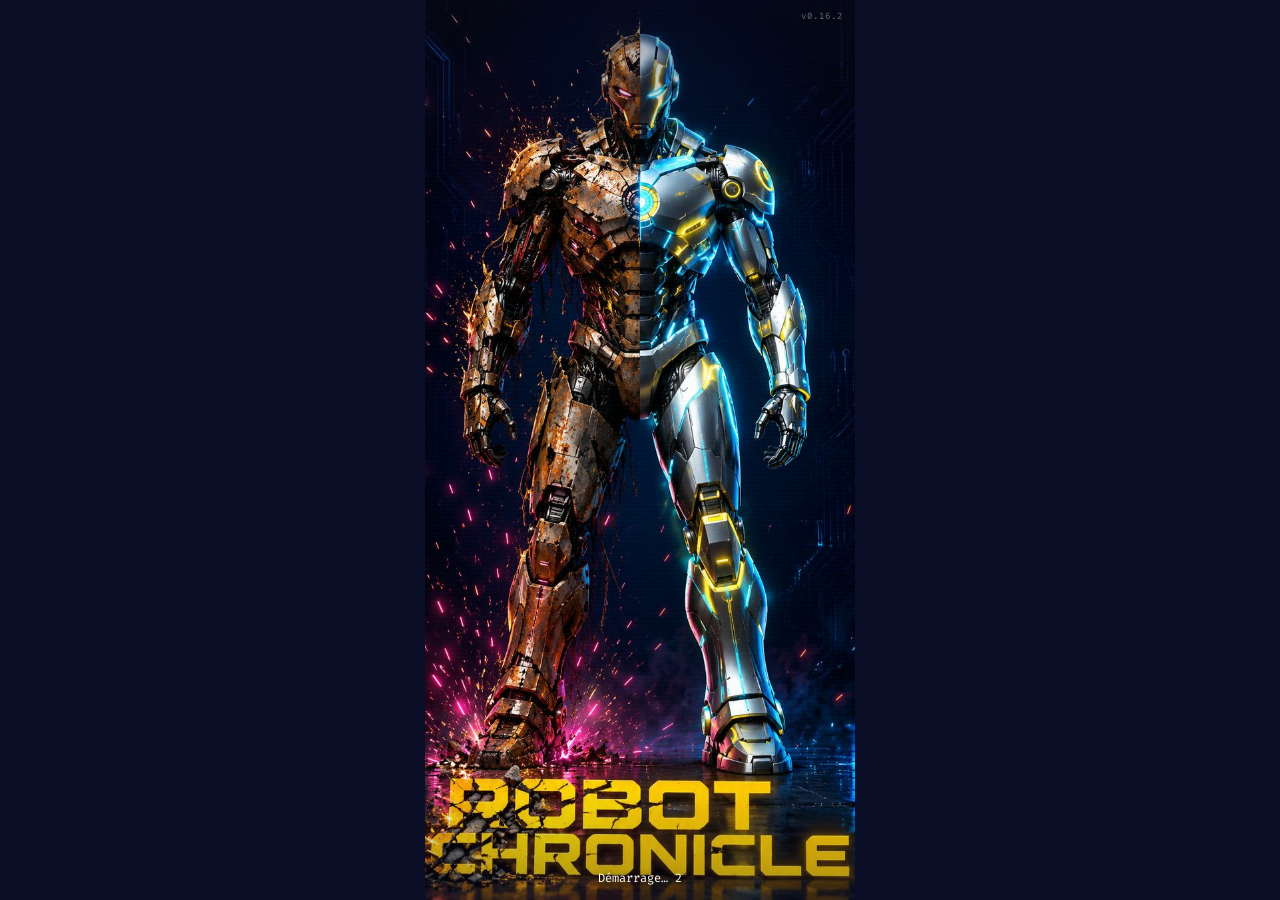
==== commit 67500851: "Réserve Premier Sang aux combats gagnés" ====
--- a/robot-chronicle.html
+++ b/robot-chronicle.html
@@ -9,1172 +9,7 @@
 <link rel="manifest" href="./manifest.json">
 <link rel="apple-touch-icon" href="./icons/icon-192.png">
 <title>Robot Chronicle</title>
-<style>
-/* ================================================================
-   ROBOT CHRONICLE — © 2026 Alexandre Lavrard
-   "De tas de ferraille à légende."
-   ================================================================ */
-
-/* === FONTS === */
-@import url('https://fonts.googleapis.com/css2?family=Orbitron:wght@400;700;900&family=Fira+Code:wght@400;700&family=Inter:wght@400;600;700&display=swap');
-
-/* === RESET & GLOBAL === */
-*{margin:0;padding:0;box-sizing:border-box;-webkit-user-select:none;user-select:none;-webkit-tap-highlight-color:transparent}
-html,body{width:100%;min-height:100vh;min-height:100dvh;overflow-x:hidden}
-body{background:#0A0E27;font-family:'Inter',sans-serif;color:#fff;display:flex;justify-content:center}
-.app{width:100%;max-width:430px;min-height:100vh;min-height:100dvh;position:relative;overflow:hidden}
-input,textarea{-webkit-user-select:text;user-select:text}
-
-/* === VARIABLES CSS === */
-:root{
-  --bg:#0A0E27;
-  --yellow:#F7E018;
-  --cyan:#00F0FF;
-  --pink:#FF2D6B;
-  --green:#4CAF50;
-  --blue:#2196F3;
-  --orange:#FF9800;
-  --purple:#CE93D8;
-  --card:rgba(255,255,255,0.03);
-  --border:rgba(0,240,255,0.12);
-  --text-dim:rgba(255,255,255,0.4);
-  --text-mid:rgba(255,255,255,0.6);
-  --font-title:'Orbitron',sans-serif;
-  --font-mono:'Fira Code',monospace;
-  --font-body:'Inter',sans-serif;
-}
-
-/* === SCREENS === */
-.screen{display:none;position:absolute;top:0;left:0;width:100%;height:100vh;height:100dvh;padding:15px;padding-bottom:60px;overflow-y:auto;-webkit-overflow-scrolling:touch}
-.screen.active{display:block;animation:screenIn .35s ease-out}
-@keyframes screenIn{from{opacity:0;transform:translateY(12px)}to{opacity:1;transform:translateY(0)}}
-
-/* === SPLASH SCREEN === */
-/* v0.12 — #splash est un sélecteur d'ID : il l'emportait sur
-   .screen.active et l'écran restait affiché en permanence,
-   par-dessus tout le reste (z-index:1000). Il suit désormais
-   la même règle que les autres écrans. */
-#splash{display:none;padding:0;z-index:1000;background:var(--bg);min-height:100vh;min-height:100dvh}
-#splash.active{display:flex;flex-direction:column;align-items:center;justify-content:center}
-#splash.active{display:flex}
-#splash .splash-art{position:absolute;inset:0;width:100%;height:100%;object-fit:cover;object-position:center 42%;opacity:0;animation:splashArtIn 1.1s ease-out .15s forwards;z-index:0}
-#splash .splash-fade{position:absolute;inset:0;z-index:1;pointer-events:none;background:linear-gradient(to bottom,rgba(10,14,39,.45) 0%,rgba(10,14,39,0) 18%,rgba(10,14,39,0) 88%,rgba(10,14,39,.35) 100%)}
-#splash .splash-inner{position:relative;z-index:3;display:flex;flex-direction:column;align-items:center;justify-content:flex-end;height:100%;padding-bottom:14vh;width:100%}
-@keyframes splashArtIn{from{opacity:0;transform:scale(1.06)}to{opacity:1;transform:scale(1)}}
-@keyframes splashRobotIn{to{opacity:1;transform:scale(1)}}
-#splash .splash-title{display:none}
-#splash .splash-tagline{font-family:var(--font-mono);font-size:12px;color:rgba(255,255,255,.72);letter-spacing:2px;opacity:0;animation:fadeUp .7s ease-out 1.3s forwards;text-shadow:0 2px 12px rgba(0,0,0,.9);text-align:center}
-#splash .splash-tap{position:absolute;bottom:38px;z-index:3;text-shadow:0 2px 10px rgba(0,0,0,.9);font-family:var(--font-mono);font-size:10px;color:rgba(255,255,255,.25);letter-spacing:2px;text-transform:uppercase;opacity:0;animation:blink 1.5s ease-in-out 2s infinite}
-#splash .splash-glitch{position:absolute;width:100%;height:3px;z-index:2;background:linear-gradient(90deg,transparent,var(--cyan),var(--pink),transparent);opacity:0;animation:glitchScan 2s linear .8s forwards;z-index:2}
-#splash::after{content:'';position:absolute;top:0;left:0;width:100%;height:100%;background:repeating-linear-gradient(0deg,transparent,transparent 2px,rgba(0,240,255,.012) 2px,rgba(0,240,255,.012) 4px);pointer-events:none}
-@keyframes fadeUp{to{opacity:1;transform:translateY(0)}from{transform:translateY(8px)}}
-@keyframes blink{0%,100%{opacity:0}50%{opacity:.5}}
-@keyframes glitchScan{0%{top:-5px;opacity:.7}100%{top:105%;opacity:0}}
-
-/* === BACK / MENU BUTTON === */
-.btn-back{display:inline-flex;align-items:center;gap:6px;padding:8px 14px;background:rgba(255,255,255,.04);border:1px solid rgba(255,255,255,.12);border-radius:8px;color:var(--text-dim);font-family:var(--font-title);font-size:10px;font-weight:700;cursor:pointer;letter-spacing:1px;margin-bottom:15px;transition:all .2s}
-.btn-back:active{background:rgba(0,240,255,.1);color:var(--cyan);border-color:rgba(0,240,255,.3)}
-
-/* === COMMON COMPONENTS === */
-
-/* Page titles */
-.page-title{font-family:var(--font-title);font-size:16px;font-weight:900;color:var(--cyan);text-align:center;text-shadow:0 0 15px rgba(0,240,255,.3);margin-bottom:5px}
-.page-sub{font-family:var(--font-mono);font-size:10px;color:var(--text-dim);text-align:center;margin-bottom:18px;line-height:1.5}
-
-/* Section titles */
-.section-title{font-family:var(--font-title);font-size:12px;font-weight:700;color:var(--yellow);letter-spacing:2px;text-transform:uppercase;margin-bottom:10px;padding-left:4px}
-
-/* Cards */
-.card{background:var(--card);border:1px solid var(--border);border-radius:14px;padding:16px;margin-bottom:10px;cursor:pointer;transition:all .25s;position:relative;overflow:hidden}
-.card::before{content:'';position:absolute;top:0;left:0;width:100%;height:100%;background:linear-gradient(135deg,rgba(0,240,255,.04),transparent);opacity:0;transition:opacity .25s}
-.card:active::before,.card.selected::before{opacity:1}
-.card.selected{border-color:var(--cyan);box-shadow:0 0 18px rgba(0,240,255,.12)}
-
-/* Primary button */
-.btn-primary{display:block;width:100%;padding:16px;border:none;border-radius:12px;font-family:var(--font-title);font-size:14px;font-weight:900;letter-spacing:2px;text-transform:uppercase;cursor:pointer;text-align:center;transition:transform .15s}
-.btn-primary:active{transform:scale(.97)}
-.btn-yellow{background:linear-gradient(135deg,var(--yellow),#FFD700);color:var(--bg);box-shadow:0 0 25px rgba(247,224,24,.25)}
-.btn-red{background:linear-gradient(135deg,var(--pink),var(--orange));color:#fff;box-shadow:0 0 25px rgba(255,45,107,.25)}
-.btn-cyan{background:rgba(0,240,255,.1);border:1px solid var(--cyan);color:var(--cyan);box-shadow:0 0 15px rgba(0,240,255,.12)}
-.btn-gradient{background:linear-gradient(135deg,var(--cyan),#0080FF);color:var(--bg);box-shadow:0 0 25px rgba(0,240,255,.2)}
-
-/* Small button row */
-.btn-row{display:flex;gap:8px;margin-bottom:12px}
-.btn-small{flex:1;padding:12px 8px;background:rgba(0,240,255,.06);border:1px solid rgba(0,240,255,.18);border-radius:10px;text-align:center;font-family:var(--font-title);font-size:9px;font-weight:700;color:var(--cyan);letter-spacing:1px;cursor:pointer;transition:all .2s}
-.btn-small:active{background:rgba(0,240,255,.15);border-color:var(--cyan)}
-
-/* Step dots */
-.step-dots{display:flex;justify-content:center;gap:8px;padding:12px 0 8px}
-.step-dot{width:10px;height:10px;border-radius:50%;background:rgba(255,255,255,.12);transition:all .3s}
-.step-dot.active{background:var(--cyan);box-shadow:0 0 8px rgba(0,240,255,.5)}
-.step-dot.done{background:var(--yellow)}
-/* Tutorial long dot */
-.step-dot.active-long{background:var(--cyan);box-shadow:0 0 8px rgba(0,240,255,.4);width:22px;border-radius:5px}
-
-/* Section card (accueil) */
-.section-card{background:var(--card);border:1px solid var(--border);border-radius:14px;padding:18px;margin-bottom:14px}
-.section-card-title{font-family:var(--font-title);font-size:13px;font-weight:900;letter-spacing:2px;text-transform:uppercase;margin-bottom:10px}
-
-/* Tags */
-.tag{display:inline-block;padding:5px 10px;border:1px solid rgba(255,255,255,.15);border-radius:20px;font-family:var(--font-mono);font-size:10px;color:var(--text-mid);margin:3px}
-
-/* Stats display */
-.stats-row{display:flex;justify-content:space-between;gap:6px}
-.stat-box{flex:1;text-align:center;padding:8px 4px;background:rgba(255,255,255,.03);border-radius:8px}
-.stat-value{font-family:var(--font-title);font-size:16px;font-weight:900;color:var(--cyan)}
-.stat-label{font-family:var(--font-mono);font-size:8px;color:var(--text-dim);text-transform:uppercase;letter-spacing:1px;margin-top:2px}
-
-/* Risk bar (IA selection) */
-.risk-bar{display:flex;align-items:center;gap:8px;margin-top:8px}
-.risk-label{font-family:var(--font-mono);font-size:9px;color:var(--text-dim);text-transform:uppercase;letter-spacing:1px}
-.risk-meter{flex:1;height:4px;background:rgba(255,255,255,.06);border-radius:2px;overflow:hidden}
-.risk-fill{height:100%;border-radius:2px}
-.risk-low{width:15%;background:var(--green)}
-.risk-med{width:40%;background:var(--yellow)}
-.risk-med-high{width:65%;background:var(--orange)}
-.risk-high{width:85%;background:var(--pink)}
-.risk-special{width:50%;background:linear-gradient(90deg,var(--yellow),var(--pink))}
-
-/* Card name colors */
-.card-name{font-family:var(--font-title);font-size:15px;font-weight:700;color:var(--yellow);margin-bottom:5px}
-.card-icon{font-size:26px;margin-bottom:5px}
-.card-desc{font-family:var(--font-body);font-size:13px;color:var(--text-mid);line-height:1.5;margin-bottom:8px}
-.card-stats{display:flex;gap:8px;flex-wrap:wrap}
-.stat-tag{padding:4px 9px;background:rgba(0,240,255,.06);border:1px solid rgba(0,240,255,.18);border-radius:6px;font-family:var(--font-mono);font-size:10px;color:var(--cyan)}
-
-/* Sponsor colors */
-.sponsor-indie .card-name{color:var(--green)}
-.sponsor-indie .stat-tag{border-color:rgba(76,175,80,.25);color:var(--green);background:rgba(76,175,80,.06)}
-.sponsor-corp .card-name{color:var(--blue)}
-.sponsor-corp .stat-tag{border-color:rgba(33,150,243,.25);color:var(--blue);background:rgba(33,150,243,.06)}
-.sponsor-mega .card-name{color:var(--yellow)}
-.sponsor-under .card-name{color:var(--pink)}
-.sponsor-under .stat-tag{border-color:rgba(255,45,107,.25);color:var(--pink);background:rgba(255,45,107,.06)}
-
-/* Recap */
-.recap-card{background:rgba(0,240,255,.03);border:1px solid rgba(0,240,255,.18);border-radius:16px;padding:22px 18px;text-align:center}
-.recap-title{font-family:var(--font-title);font-size:13px;color:var(--text-dim);letter-spacing:3px;text-transform:uppercase;margin-bottom:16px}
-.gen-badge{display:inline-block;padding:6px 18px;background:rgba(247,224,24,.08);border:1px solid var(--yellow);border-radius:20px;font-family:var(--font-title);font-size:18px;font-weight:900;color:var(--yellow);margin-bottom:12px}
-.recap-name{font-family:var(--font-title);font-size:22px;font-weight:900;color:var(--cyan);text-shadow:0 0 18px rgba(0,240,255,.35);margin-bottom:4px}
-.recap-sub{font-family:var(--font-mono);font-size:10px;color:var(--text-dim);margin-bottom:16px}
-.recap-items{display:flex;flex-direction:column;gap:8px;margin-bottom:18px;text-align:left}
-.recap-item{display:flex;justify-content:space-between;align-items:center;padding:9px 12px;background:rgba(255,255,255,.025);border-radius:8px}
-.recap-item-label{font-family:var(--font-mono);font-size:11px;color:var(--text-dim)}
-.recap-item-value{font-family:var(--font-title);font-size:12px;font-weight:700;color:var(--yellow)}
-
-/* Tutorial explain cards */
-.explain{display:flex;flex-direction:column;gap:10px}
-.explain-card{display:flex;align-items:flex-start;gap:12px;padding:14px;background:var(--card);border:1px solid var(--border);border-radius:12px}
-.explain-icon{font-size:24px;width:32px;text-align:center;flex-shrink:0;margin-top:2px}
-.explain-name{font-family:var(--font-title);font-size:11px;font-weight:700;color:var(--yellow);margin-bottom:4px;letter-spacing:1px}
-.explain-desc{font-family:var(--font-mono);font-size:11px;color:var(--text-mid);line-height:1.6}
-.highlight-box{background:rgba(247,224,24,.04);border:1px solid rgba(247,224,24,.12);border-radius:12px;padding:14px;text-align:center;margin-top:10px}
-.highlight-text{font-family:var(--font-mono);font-size:11px;color:var(--yellow);line-height:1.6}
-.demo-box{background:rgba(0,0,0,.2);border:1px solid rgba(0,240,255,.08);border-radius:12px;padding:14px;margin-top:10px}
-.demo-label{font-family:var(--font-mono);font-size:9px;color:rgba(0,240,255,.45);text-transform:uppercase;letter-spacing:2px;margin-bottom:8px;text-align:center}
-.demo-row{display:flex;justify-content:space-between;padding:5px 0;border-bottom:1px solid rgba(255,255,255,.03)}
-.demo-row:last-child{border:none}
-.demo-row-label{font-family:var(--font-mono);font-size:10px;color:var(--text-dim)}
-.demo-row-val{font-family:var(--font-title);font-size:10px;font-weight:700}
-.demo-green{color:var(--green)}.demo-red{color:var(--pink)}.demo-yellow{color:var(--yellow)}.demo-cyan{color:var(--cyan)}
-
-/* Tutorial nav */
-.tuto-nav{display:flex;gap:10px;padding:12px 0}
-.tuto-nav .btn-primary{font-size:11px;padding:13px;letter-spacing:1px}
-
-/* Defi du jour section */
-.section-defi{border-color:rgba(255,45,107,.15)}
-.section-defi .section-card-title{color:var(--pink)}
-.section-defi .btn-small{background:rgba(255,45,107,.1);border-color:rgba(255,45,107,.2);color:var(--pink)}
-.score-text{font-family:var(--font-title);font-size:11px;color:var(--yellow);margin-top:6px}
-
-/* Quetes section */
-.quetes-bar{height:6px;background:rgba(255,255,255,.08);border-radius:3px;overflow:hidden;margin:8px 0}
-.quetes-fill{height:100%;background:linear-gradient(90deg,var(--cyan),var(--yellow));border-radius:3px;width:0%;transition:width .5s}
-.quetes-text{font-family:var(--font-title);font-size:11px;color:var(--yellow)}
-
-/* Footer */
-.app-footer{text-align:center;padding:15px 0 10px;margin-top:5px}
-.app-footer .support-btn{display:inline-block;padding:10px 22px;background:transparent;border:1px solid rgba(247,224,24,.25);border-radius:20px;color:var(--yellow);font-family:var(--font-title);font-size:9px;font-weight:700;letter-spacing:1px;cursor:pointer;margin-bottom:12px}
-.app-footer .install-btn{display:inline-block;padding:8px 18px;background:rgba(0,240,255,.08);border:1px solid rgba(0,240,255,.2);border-radius:8px;color:var(--cyan);font-family:var(--font-mono);font-size:9px;cursor:pointer;margin-bottom:10px}
-.app-footer .version{font-family:var(--font-mono);font-size:9px;color:rgba(255,255,255,.15)}
-.app-footer .credit{font-family:var(--font-mono);font-size:9px;color:rgba(255,255,255,.12);margin-top:4px}
-
-/* ================================================================
-   CAREER & COMBAT STYLES
-   ================================================================ */
-
-/* Profile header */
-.profile-header{background:linear-gradient(135deg,rgba(0,240,255,.05),rgba(247,224,24,.02));border:1px solid rgba(0,240,255,.12);border-radius:16px;padding:14px;margin-bottom:12px}
-.profile-top{display:flex;justify-content:space-between;align-items:center;margin-bottom:10px}
-.robot-identity{display:flex;align-items:center;gap:10px}
-.gen-circle{width:48px;height:48px;border-radius:50%;border:2px solid var(--yellow);display:flex;flex-direction:column;align-items:center;justify-content:center;background:rgba(247,224,24,.06);box-shadow:0 0 12px rgba(247,224,24,.12)}
-.gen-circle-val{font-family:var(--font-title);font-size:18px;font-weight:900;color:var(--yellow);line-height:1}
-.gen-circle-label{font-family:var(--font-mono);font-size:7px;color:rgba(247,224,24,.5);text-transform:uppercase;letter-spacing:1px}
-.robot-name{font-family:var(--font-title);font-size:14px;font-weight:900;color:var(--cyan)}
-.robot-details{font-family:var(--font-mono);font-size:9px;color:var(--text-dim);margin-top:2px}
-.league-badge{padding:4px 10px;border-radius:6px;font-family:var(--font-title);font-size:8px;font-weight:700;letter-spacing:1px;text-transform:uppercase}
-.league-Amateur{background:rgba(76,175,80,.12);color:var(--green);border:1px solid rgba(76,175,80,.25)}
-.league-Régionale{background:rgba(33,150,243,.12);color:var(--blue);border:1px solid rgba(33,150,243,.25)}
-.league-Nationale{background:rgba(156,39,176,.12);color:var(--purple);border:1px solid rgba(156,39,176,.25)}
-.league-Mondiale{background:rgba(247,224,24,.12);color:var(--yellow);border:1px solid rgba(247,224,24,.25)}
-.league-Elite{background:rgba(255,152,0,.12);color:var(--orange);border:1px solid rgba(255,152,0,.25)}
-.league-Légendaire{background:rgba(255,45,107,.12);color:var(--pink);border:1px solid rgba(255,45,107,.25)}
-
-/* Bars */
-.bar-row{display:flex;align-items:center;gap:8px;margin-bottom:6px}
-.bar-label{font-family:var(--font-mono);font-size:9px;color:var(--text-dim);text-transform:uppercase;letter-spacing:1px;width:45px}
-.bar-track{flex:1;height:6px;background:rgba(255,255,255,.05);border-radius:3px;overflow:hidden}
-.bar-fill{height:100%;border-radius:3px;transition:width .5s}
-.bar-etat{background:linear-gradient(90deg,var(--pink),var(--green))}
-.bar-moral{background:linear-gradient(90deg,var(--orange),var(--cyan))}
-.bar-val{font-family:var(--font-title);font-size:10px;font-weight:700;color:var(--text-mid);width:32px;text-align:right}
-
-/* Resources row */
-.resources-row{display:flex;gap:8px;margin-top:10px}
-.resource-box{flex:1;display:flex;align-items:center;gap:7px;padding:7px 10px;background:rgba(255,255,255,.025);border-radius:8px}
-.resource-icon{font-size:16px}
-.resource-val{font-family:var(--font-title);font-size:13px;font-weight:700;color:var(--yellow)}
-.resource-label{font-family:var(--font-mono);font-size:7px;color:var(--text-dim);text-transform:uppercase;letter-spacing:1px}
-.resource-pink .resource-val{color:var(--pink)}
-
-/* Season card */
-.season-card{background:var(--card);border:1px solid var(--border);border-radius:14px;padding:14px;margin-bottom:12px}
-.season-header{display:flex;justify-content:space-between;align-items:center;margin-bottom:10px}
-.season-title{font-family:var(--font-title);font-size:12px;font-weight:700;color:var(--yellow);letter-spacing:2px;text-transform:uppercase}
-.season-record{font-family:var(--font-mono);font-size:10px;color:var(--text-dim)}
-.progress-bar{height:7px;background:rgba(255,255,255,.05);border-radius:4px;overflow:hidden;margin-bottom:10px}
-.progress-fill{height:100%;background:linear-gradient(90deg,var(--cyan),var(--yellow));border-radius:4px;transition:width .4s}
-.season-stats{display:flex;justify-content:space-around}
-.season-stat{text-align:center}
-.season-stat-val{font-family:var(--font-title);font-size:17px;font-weight:900}
-.season-stat-label{font-family:var(--font-mono);font-size:7px;color:var(--text-dim);text-transform:uppercase;letter-spacing:1px;margin-top:2px}
-.val-green{color:var(--green)}.val-red{color:var(--pink)}.val-yellow{color:var(--yellow)}.val-cyan{color:var(--cyan)}
-
-/* Next fight hint */
-.next-hint{display:flex;align-items:center;gap:8px;padding:10px 12px;background:rgba(255,255,255,.025);border:1px solid rgba(255,255,255,.06);border-radius:10px;margin-bottom:10px}
-.next-hint-icon{font-size:18px}
-.next-hint-text{font-family:var(--font-mono);font-size:10px;color:var(--text-mid);line-height:1.4}
-.next-hint-text b{color:var(--yellow);font-family:var(--font-title);font-size:10px;font-weight:700}
-
-/* VS Card */
-.vs-card{display:flex;border-radius:14px;overflow:hidden;border:1px solid var(--border);margin-bottom:16px}
-.vs-side{flex:1;padding:14px 10px;text-align:center}
-.vs-you{background:rgba(0,240,255,.04)}
-.vs-enemy{background:rgba(255,45,107,.04)}
-.vs-divider{width:36px;display:flex;align-items:center;justify-content:center;background:rgba(255,255,255,.02);font-family:var(--font-title);font-size:13px;font-weight:900;color:var(--yellow)}
-.vs-name{font-family:var(--font-title);font-size:12px;font-weight:700;margin-bottom:3px}
-.vs-you .vs-name{color:var(--cyan)}.vs-enemy .vs-name{color:var(--pink)}
-.vs-chassis{font-family:var(--font-mono);font-size:9px;color:var(--text-dim);margin-bottom:7px}
-.vs-stat{display:flex;justify-content:space-between;font-family:var(--font-mono);font-size:9px;padding:2px 0}
-.vs-stat-label{color:var(--text-dim)}
-.vs-you .vs-stat-val{color:var(--cyan)}.vs-enemy .vs-stat-val{color:var(--pink)}
-.vs-stat-hidden{color:rgba(255,255,255,.12);font-style:italic}
-
-/* Strategy */
-.strategy-options{display:flex;gap:8px;margin:12px 0}
-.strategy-btn{flex:1;padding:10px 6px;background:rgba(255,255,255,.03);border:1px solid rgba(0,240,255,.12);border-radius:10px;text-align:center;cursor:pointer;transition:all .2s}
-.strategy-btn.selected{border-color:var(--cyan);background:rgba(0,240,255,.08);box-shadow:0 0 12px rgba(0,240,255,.12)}
-.strategy-btn:active{border-color:var(--cyan);background:rgba(0,240,255,.08)}
-.strategy-icon{font-size:20px;margin-bottom:3px}
-.strategy-name{font-family:var(--font-title);font-size:8px;font-weight:700;color:var(--cyan);letter-spacing:1px}
-.strategy-hint{font-family:var(--font-mono);font-size:8px;color:var(--text-dim);margin-top:3px;line-height:1.3}
-
-/* Combat round */
-.combat-top{display:flex;justify-content:space-between;align-items:center;margin-bottom:12px}
-.round-dots{display:flex;gap:5px}
-.round-dot{width:26px;height:4px;border-radius:2px;background:rgba(255,255,255,.08)}
-.round-dot.active{background:var(--cyan);box-shadow:0 0 6px rgba(0,240,255,.4)}
-.round-dot.done{background:var(--yellow)}
-.round-dot.lost{background:var(--pink)}
-.round-label{font-family:var(--font-title);font-size:10px;font-weight:700;color:var(--yellow);letter-spacing:1px}
-
-/* Health bars */
-.combat-health{display:flex;gap:12px;margin-bottom:12px}
-.health-side{flex:1}
-.health-name{font-family:var(--font-mono);font-size:9px;color:var(--text-dim);margin-bottom:3px;display:flex;justify-content:space-between}
-.health-hp{font-family:var(--font-title);font-size:9px;font-weight:700}
-.health-side.you .health-hp{color:var(--cyan)}
-.health-side.enemy .health-hp{color:var(--pink)}
-.health-bar{height:7px;background:rgba(255,255,255,.06);border-radius:4px;overflow:hidden}
-.health-you{height:100%;background:var(--cyan);border-radius:4px;transition:width .5s}
-.health-enemy{height:100%;background:var(--pink);border-radius:4px;transition:width .5s}
-
-/* Round feedback */
-.round-feedback{padding:10px 12px;border-radius:10px;margin-bottom:10px;text-align:center;font-family:var(--font-mono);font-size:11px;line-height:1.5}
-.rf-win{background:rgba(76,175,80,.08);border:1px solid rgba(76,175,80,.22);color:var(--green)}
-.rf-loss{background:rgba(255,45,107,.08);border:1px solid rgba(255,45,107,.22);color:var(--pink)}
-.rf-dodge{background:rgba(0,240,255,.08);border:1px solid rgba(0,240,255,.22);color:var(--cyan)}
-
-/* Terminal */
-.terminal-box{background:rgba(0,0,0,.25);border:1px solid rgba(0,240,255,.08);border-radius:12px;padding:14px;margin-bottom:12px;min-height:100px;cursor:pointer}
-.terminal-text{font-family:var(--font-mono);font-size:12px;color:var(--text-mid);line-height:1.7}
-.terminal-cursor{display:inline-block;width:7px;height:14px;background:var(--cyan);animation:cursorBlink .7s step-end infinite;vertical-align:middle;margin-left:2px}
-@keyframes cursorBlink{0%,100%{opacity:1}50%{opacity:0}}
-
-/* Combat choices */
-.combat-choices{display:flex;flex-direction:column;gap:7px}
-.combat-choice{position:relative;padding:12px 14px;border-radius:10px;cursor:pointer;transition:all .2s;opacity:0;transform:translateY(6px);overflow:hidden}
-.combat-choice.visible{opacity:1;transform:translateY(0);transition:opacity .3s,transform .3s}
-.combat-choice:active{transform:scale(.98)}
-
-/* v0.13 (ajusté) — §3.7 : couleur par famille, même intensité sur les
-   deux. Le faisceau tournant en conic-gradient + mask-composite ne
-   s'affichait pas de façon fiable sur Chrome Android — remplacé par une
-   pulsation de lueur, technique plus robuste. Les deux boutons restent
-   JAMAIS synchronisés : durée et décalage propres à chacun, pour
-   qu'aucun des deux ne semble mis en avant. */
-.choice-pow{background:rgba(229,56,59,.06);border:2.5px solid rgba(229,56,59,.35);color:var(--text-mid);font-size:12px;
-  animation:glowPow 3.6s ease-in-out infinite}
-.choice-tech{background:rgba(0,240,255,.06);border:2.5px solid rgba(0,240,255,.35);color:var(--text-mid);font-size:12px;
-  animation:glowTech 4.4s ease-in-out .6s infinite}
-.choice-special{background:rgba(247,224,24,.05);border:2.5px solid rgba(247,224,24,.3);color:var(--text-mid);font-size:12px;
-  position:relative;animation:glowAtout 2.6s ease-in-out infinite}
-
-/* v0.13 (ajusté) — lueurs intensifiees : rayon et opacite au pic augmentes
-   sur les trois. */
-@keyframes glowPow{
-  0%,100%{box-shadow:0 0 0 rgba(229,56,59,0);border-color:rgba(229,56,59,.35)}
-  50%{box-shadow:0 0 22px rgba(229,56,59,.65);border-color:rgba(229,56,59,.95)}
-}
-@keyframes glowTech{
-  0%,100%{box-shadow:0 0 0 rgba(0,240,255,0);border-color:rgba(0,240,255,.35)}
-  50%{box-shadow:0 0 22px rgba(0,240,255,.65);border-color:rgba(0,240,255,.95)}
-}
-/* v0.13 (ajusté) — l'atout utilisait encore un degrade radial glissant
-   par background-position : technique fragile, mal rendue sur Android
-   Chrome (meme defaut que l'ancien faisceau des deux choix normaux).
-   Remplacee par la meme lueur en box-shadow, avec un rythme plus rapide
-   et plus dore pour rester distincte — c'est une ressource limitee,
-   pas un choix ordinaire. */
-@keyframes glowAtout{
-  0%,100%{box-shadow:0 0 0 rgba(247,224,24,0);border-color:rgba(247,224,24,.3)}
-  50%{box-shadow:0 0 24px rgba(247,224,24,.7);border-color:rgba(247,224,24,1)}
-}
-.choice-special-label{font-family:var(--font-title);font-size:8px;font-weight:700;color:var(--yellow);letter-spacing:1px;text-transform:uppercase;margin-bottom:2px}
-.choice-stock{font-family:var(--font-mono);font-size:9px;color:rgba(247,224,24,.4);margin-top:3px}
-.choice-profile{font-family:var(--font-mono);font-size:8px;color:rgba(0,240,255,.45);margin-top:4px;text-transform:uppercase;letter-spacing:1px}
-
-/* Result banner */
-.result-banner{text-align:center;padding:22px;margin-bottom:16px;border-radius:16px}
-.result-victory{background:linear-gradient(135deg,rgba(0,240,255,.08),rgba(76,175,80,.08));border:1px solid rgba(76,175,80,.25)}
-.result-defeat{background:linear-gradient(135deg,rgba(255,45,107,.08),rgba(255,107,0,.08));border:1px solid rgba(255,45,107,.25)}
-.result-text{font-family:var(--font-title);font-size:26px;font-weight:900;letter-spacing:4px;text-transform:uppercase}
-.result-victory .result-text{color:var(--green);text-shadow:0 0 18px rgba(76,175,80,.35)}
-.result-defeat .result-text{color:var(--pink);text-shadow:0 0 18px rgba(255,45,107,.35)}
-.result-sub{font-family:var(--font-mono);font-size:10px;color:var(--text-dim);margin-top:4px}
-
-/* Post-combat stats */
-.post-stats{display:flex;flex-direction:column;gap:8px;margin-bottom:16px}
-.post-row{display:flex;justify-content:space-between;align-items:center;padding:9px 12px;background:rgba(255,255,255,.025);border-radius:8px}
-.post-row-label{font-family:var(--font-mono);font-size:10px;color:var(--text-dim)}
-.post-row-val{font-family:var(--font-title);font-size:12px;font-weight:700}
-
-/* Narration box */
-.narration-box{background:rgba(0,0,0,.15);border-left:3px solid var(--yellow);border-radius:0 10px 10px 0;padding:13px 15px;margin-bottom:16px}
-.narration-box p{font-family:var(--font-mono);font-size:11px;color:var(--text-mid);line-height:1.6;font-style:italic}
-
-/* Simulated results */
-.sim-row{display:flex;align-items:center;padding:8px 10px;background:rgba(255,255,255,.025);border-radius:6px;gap:8px;margin-bottom:4px;opacity:0;animation:simIn .25s ease-out forwards}
-@keyframes simIn{to{opacity:1}}
-.sim-num{font-family:var(--font-mono);font-size:9px;color:rgba(255,255,255,.2);width:22px}
-.sim-opponent{flex:1;font-family:var(--font-mono);font-size:10px;color:var(--text-mid)}
-.sim-result{font-family:var(--font-title);font-size:9px;font-weight:700;padding:2px 8px;border-radius:4px;letter-spacing:1px}
-.sim-win{color:var(--green);background:rgba(76,175,80,.08)}
-.sim-loss{color:var(--pink);background:rgba(255,45,107,.08)}
-.sim-dmg{font-family:var(--font-mono);font-size:8px;color:var(--orange);width:35px;text-align:right}
-
-/* Promotion banner */
-.promo-banner{text-align:center;padding:16px;border-radius:14px;margin-bottom:14px}
-.promo-up{background:linear-gradient(135deg,rgba(76,175,80,.08),rgba(0,240,255,.08));border:1px solid rgba(76,175,80,.25)}
-.promo-stay{background:rgba(255,255,255,.025);border:1px solid rgba(255,255,255,.08)}
-.promo-down{background:linear-gradient(135deg,rgba(255,45,107,.08),rgba(255,107,0,.08));border:1px solid rgba(255,45,107,.25)}
-.promo-icon{font-size:28px;margin-bottom:5px}
-.promo-text{font-family:var(--font-title);font-size:13px;font-weight:900;letter-spacing:2px;text-transform:uppercase}
-.promo-up .promo-text{color:var(--green)}
-.promo-stay .promo-text{color:var(--text-dim)}
-.promo-down .promo-text{color:var(--pink)}
-.promo-sub{font-family:var(--font-mono);font-size:9px;color:var(--text-dim);margin-top:3px}
-
-/* ================================================================
-   INTER-SEASON STYLES (v0.3.0)
-   ================================================================ */
-.inter-bar{display:flex;gap:8px;margin-bottom:14px}
-.inter-bar-box{flex:1;display:flex;align-items:center;gap:7px;padding:9px 11px;background:rgba(255,255,255,.03);border:1px solid rgba(255,255,255,.06);border-radius:10px}
-.inter-bar-val{font-family:var(--font-title);font-size:13px;font-weight:900;color:var(--yellow);line-height:1}
-.inter-bar-label{font-family:var(--font-mono);font-size:7px;color:var(--text-dim);text-transform:uppercase;letter-spacing:1px;margin-top:2px}
-
-.inter-section{background:var(--card);border:1px solid var(--border);border-radius:14px;padding:14px;margin-bottom:12px}
-.inter-section-head{display:flex;justify-content:space-between;align-items:center;margin-bottom:10px}
-.inter-section-title{font-family:var(--font-title);font-size:11px;font-weight:700;letter-spacing:2px;text-transform:uppercase;color:var(--cyan)}
-.inter-section-note{font-family:var(--font-mono);font-size:9px;color:var(--text-dim)}
-.inter-section.warn{border-color:rgba(255,45,107,.2)}
-.inter-section.warn .inter-section-title{color:var(--pink)}
-.inter-section.gold{border-color:rgba(247,224,24,.2)}
-.inter-section.gold .inter-section-title{color:var(--yellow)}
-
-.shop-item{display:flex;justify-content:space-between;align-items:center;padding:11px 12px;background:rgba(255,255,255,.025);border:1px solid transparent;border-radius:9px;margin-bottom:6px;cursor:pointer;transition:all .2s}
-.shop-item:active{border-color:var(--cyan);background:rgba(0,240,255,.06)}
-.shop-item.locked{opacity:.35;pointer-events:none}
-.shop-item.done{opacity:.4;pointer-events:none;border-color:rgba(76,175,80,.2)}
-.shop-info{flex:1;min-width:0}
-.shop-name{font-family:var(--font-title);font-size:11px;font-weight:700;color:var(--cyan);margin-bottom:3px}
-.shop-desc{font-family:var(--font-mono);font-size:9px;color:var(--text-dim);line-height:1.4}
-.shop-price{font-family:var(--font-title);font-size:11px;font-weight:700;color:var(--yellow);white-space:nowrap;margin-left:10px;text-align:right}
-.shop-price.cant{color:var(--pink)}
-.shop-price.free{color:var(--green)}
-
-.upgrade-grid{display:grid;grid-template-columns:1fr 1fr;gap:6px}
-.upgrade-btn{padding:10px 8px;background:rgba(255,255,255,.025);border:1px solid rgba(0,240,255,.12);border-radius:9px;text-align:center;cursor:pointer;transition:all .2s}
-.upgrade-btn:active{border-color:var(--cyan);background:rgba(0,240,255,.08)}
-.upgrade-btn.locked{opacity:.32;pointer-events:none}
-.upgrade-stat{font-family:var(--font-title);font-size:9px;font-weight:700;color:var(--text-dim);letter-spacing:1px}
-.upgrade-val{font-family:var(--font-title);font-size:16px;font-weight:900;color:var(--cyan);margin:2px 0}
-.upgrade-plus{font-family:var(--font-mono);font-size:9px;color:var(--yellow)}
-
-.empty-note{font-family:var(--font-mono);font-size:10px;color:var(--text-dim);text-align:center;padding:12px 6px;line-height:1.5}
-
-/* ================================================================
-   v0.4.0 — RÉSOLUTION DE ROUND
-   ================================================================ */
-.rr-wrap{padding-top:6px}
-.rr-round{font-family:var(--font-mono);font-size:9px;color:var(--text-dim);text-transform:uppercase;letter-spacing:3px;text-align:center;margin-bottom:10px}
-.rr-verdict{text-align:center;padding:18px 14px;border-radius:16px;margin-bottom:14px}
-.rr-win{background:linear-gradient(135deg,rgba(76,175,80,.10),rgba(0,240,255,.06));border:1px solid rgba(76,175,80,.28)}
-.rr-loss{background:linear-gradient(135deg,rgba(255,45,107,.10),rgba(255,152,0,.06));border:1px solid rgba(255,45,107,.28)}
-.rr-neutral{background:rgba(0,240,255,.05);border:1px solid rgba(0,240,255,.22)}
-.rr-icon{font-size:34px;margin-bottom:6px}
-.rr-title{font-family:var(--font-title);font-size:17px;font-weight:900;letter-spacing:2px;text-transform:uppercase}
-.rr-win .rr-title{color:var(--green);text-shadow:0 0 16px rgba(76,175,80,.3)}
-.rr-loss .rr-title{color:var(--pink);text-shadow:0 0 16px rgba(255,45,107,.3)}
-.rr-neutral .rr-title{color:var(--cyan)}
-.rr-sub{font-family:var(--font-mono);font-size:10px;color:var(--text-dim);margin-top:5px;line-height:1.5}
-.rr-action{background:rgba(0,0,0,.18);border-left:3px solid var(--cyan);border-radius:0 10px 10px 0;padding:12px 14px;margin-bottom:12px}
-.rr-action p{font-family:var(--font-mono);font-size:11px;color:var(--text-mid);line-height:1.65}
-.rr-dmg-row{display:flex;gap:8px;margin-bottom:12px}
-.rr-dmg-box{flex:1;padding:11px 8px;background:rgba(255,255,255,.025);border-radius:10px;text-align:center}
-.rr-dmg-label{font-family:var(--font-mono);font-size:8px;color:var(--text-dim);text-transform:uppercase;letter-spacing:1px;margin-bottom:4px}
-.rr-dmg-val{font-family:var(--font-title);font-size:18px;font-weight:900}
-.rr-dmg-sub{font-family:var(--font-mono);font-size:9px;color:var(--text-dim);margin-top:3px}
-.rr-bars{margin-bottom:14px}
-.rr-bar-row{margin-bottom:9px}
-.rr-bar-head{display:flex;justify-content:space-between;font-family:var(--font-mono);font-size:9px;margin-bottom:4px}
-.rr-bar-name{color:var(--text-dim)}
-.rr-bar-hp{font-family:var(--font-title);font-size:10px;font-weight:700}
-.rr-bar-track{height:9px;background:rgba(255,255,255,.06);border-radius:5px;overflow:hidden}
-.rr-bar-fill{height:100%;border-radius:5px;transition:width .7s cubic-bezier(.4,0,.2,1)}
-.rr-momentum{display:flex;align-items:center;gap:8px;padding:9px 12px;background:rgba(206,147,216,.07);border:1px solid rgba(206,147,216,.22);border-radius:10px;margin-bottom:12px}
-.rr-momentum-icon{font-size:16px}
-.rr-momentum-text{font-family:var(--font-mono);font-size:10px;color:var(--purple);line-height:1.4}
-
-/* ================================================================
-   v0.4.0 — ÉVÉNEMENTS NARRATIFS (6 catégories)
-   ================================================================ */
-.ev-head{text-align:center;margin-bottom:14px}
-.ev-cat{display:inline-block;padding:5px 14px;border-radius:20px;font-family:var(--font-title);font-size:9px;font-weight:700;letter-spacing:2px;text-transform:uppercase;margin-bottom:10px}
-.ev-title{font-family:var(--font-title);font-size:16px;font-weight:900;margin-bottom:4px}
-.ev-body{background:rgba(0,0,0,.2);border:1px solid rgba(255,255,255,.06);border-radius:14px;padding:16px;margin-bottom:14px}
-.ev-body p{font-family:var(--font-mono);font-size:12px;color:var(--text-mid);line-height:1.75}
-.ev-tags{display:flex;gap:6px;flex-wrap:wrap;justify-content:center;margin-bottom:14px}
-.ev-tag{padding:5px 11px;border:1px dashed rgba(255,255,255,.2);border-radius:20px;font-family:var(--font-mono);font-size:9px;color:var(--text-dim);text-transform:uppercase;letter-spacing:1px}
-.ev-choices{display:flex;flex-direction:column;gap:8px}
-.ev-choice{padding:14px;border-radius:11px;cursor:pointer;transition:all .2s;font-family:var(--font-body);font-size:12px;color:var(--text-mid);line-height:1.5}
-.ev-choice:active{transform:scale(.98)}
-/* v0.16.0 — F4 : option hors de portée quand le solde est négatif. */
-.ev-choice-locked{padding:14px;border-radius:11px;font-family:var(--font-body);font-size:12px;
-  line-height:1.5;color:var(--text-dim);background:rgba(255,255,255,.02);
-  border:1px dashed rgba(255,45,107,.3);opacity:.55;cursor:not-allowed;
-  display:flex;justify-content:space-between;align-items:center;gap:10px}
-.ev-choice-cost{font-family:var(--font-mono);font-size:9px;color:var(--pink);
-  white-space:nowrap;letter-spacing:1px}
-.ev-outcome{padding:13px 15px;border-radius:12px;margin-bottom:14px}
-.ev-outcome p{font-family:var(--font-mono);font-size:11px;line-height:1.7;color:var(--text-mid);font-style:italic}
-.ev-impacts{display:flex;flex-direction:column;gap:6px;margin-bottom:14px}
-.ev-impact{display:flex;justify-content:space-between;align-items:center;padding:10px 13px;background:rgba(255,255,255,.025);border-radius:9px}
-.ev-impact-label{font-family:var(--font-mono);font-size:10px;color:var(--text-dim)}
-.ev-impact-val{font-family:var(--font-title);font-size:12px;font-weight:700}
-/* couleurs par catégorie */
-.cat-meca .ev-cat{background:rgba(0,240,255,.1);color:var(--cyan);border:1px solid rgba(0,240,255,.3)}
-.cat-meca .ev-title{color:var(--cyan)}
-.cat-meca .ev-choice{background:rgba(0,240,255,.04);border:1px solid rgba(0,240,255,.18)}
-.cat-meca .ev-choice:active{border-color:var(--cyan);background:rgba(0,240,255,.09)}
-.cat-sponsor .ev-cat{background:rgba(33,150,243,.1);color:var(--blue);border:1px solid rgba(33,150,243,.3)}
-.cat-sponsor .ev-title{color:var(--blue)}
-.cat-sponsor .ev-choice{background:rgba(33,150,243,.04);border:1px solid rgba(33,150,243,.18)}
-.cat-sponsor .ev-choice:active{border-color:var(--blue);background:rgba(33,150,243,.09)}
-.cat-ia .ev-cat{background:rgba(206,147,216,.1);color:var(--purple);border:1px solid rgba(206,147,216,.3)}
-.cat-ia .ev-title{color:var(--purple)}
-.cat-ia .ev-choice{background:rgba(206,147,216,.04);border:1px solid rgba(206,147,216,.18)}
-.cat-ia .ev-choice:active{border-color:var(--purple);background:rgba(206,147,216,.09)}
-.cat-rival .ev-cat{background:rgba(255,152,0,.1);color:var(--orange);border:1px solid rgba(255,152,0,.3)}
-.cat-rival .ev-title{color:var(--orange)}
-.cat-rival .ev-choice{background:rgba(255,152,0,.04);border:1px solid rgba(255,152,0,.18)}
-.cat-rival .ev-choice:active{border-color:var(--orange);background:rgba(255,152,0,.09)}
-.cat-media .ev-cat{background:rgba(247,224,24,.1);color:var(--yellow);border:1px solid rgba(247,224,24,.3)}
-.cat-media .ev-title{color:var(--yellow)}
-.cat-media .ev-choice{background:rgba(247,224,24,.04);border:1px solid rgba(247,224,24,.18)}
-.cat-media .ev-choice:active{border-color:var(--yellow);background:rgba(247,224,24,.09)}
-.cat-under .ev-cat{background:rgba(255,45,107,.1);color:var(--pink);border:1px solid rgba(255,45,107,.3)}
-.cat-under .ev-title{color:var(--pink)}
-.cat-under .ev-choice{background:rgba(255,45,107,.04);border:1px solid rgba(255,45,107,.18)}
-.cat-under .ev-choice:active{border-color:var(--pink);background:rgba(255,45,107,.09)}
-
-/* ================================================================
-   v0.4.0 — SPONSOR & FOLLOWERS
-   ================================================================ */
-.sponsor-strip{display:flex;align-items:center;gap:10px;padding:10px 12px;background:rgba(255,255,255,.025);border:1px solid rgba(255,255,255,.06);border-radius:11px;margin-bottom:10px}
-/* v0.13 (ajusté) — presentation de l'apport garanti, sur l'ecran Sponsor */
-.sponsor-guarantee{display:flex;align-items:center;gap:12px;padding:14px 16px;margin-bottom:16px;
-  border-radius:12px;background:rgba(76,175,80,.06);border:1px solid rgba(76,175,80,.25)}
-.sponsor-guarantee-icon{flex:none;font-size:22px}
-.sponsor-guarantee-val{font-family:var(--font-title);font-size:19px;font-weight:900;color:var(--green)}
-.sponsor-guarantee-lab{font-family:var(--font-mono);font-size:10px;color:var(--text-dim);margin-top:2px}
-/* v0.13 (ajusté) — un halo pulse doucement sur le bloc rival pour
-   donner envie de cliquer, dans le meme esprit que les lueurs de round. */
-.sponsor-strip.rival-strip{cursor:pointer;border-color:rgba(255,152,0,.3);
-  transition:border-color .2s,background .2s;animation:glowRival 3.2s ease-in-out infinite}
-.sponsor-strip.rival-strip:active{border-color:rgba(255,152,0,.7);background:rgba(255,152,0,.09)}
-@keyframes glowRival{
-  0%,100%{box-shadow:0 0 0 rgba(255,152,0,0);border-color:rgba(255,152,0,.3)}
-  50%{box-shadow:0 0 18px rgba(255,152,0,.5);border-color:rgba(255,152,0,.8)}
-}
-.rival-arrow{color:var(--orange);font-size:16px;opacity:.7}
-.sponsor-logo{font-size:20px;flex-shrink:0}
-.sponsor-mid{flex:1;min-width:0}
-.sponsor-name{font-family:var(--font-title);font-size:10px;font-weight:700;margin-bottom:4px}
-.satis-track{height:5px;background:rgba(255,255,255,.06);border-radius:3px;overflow:hidden}
-.satis-fill{height:100%;border-radius:3px;transition:width .5s}
-.satis-val{font-family:var(--font-title);font-size:10px;font-weight:700;width:34px;text-align:right}
-/* v0.13 — §3.1 : la barre de satisfaction affichait un pourcentage sans
-   dire de quoi il s'agissait. Un libellé + un état en clair. */
-.satis-label-row{display:flex;justify-content:space-between;align-items:baseline;margin-bottom:3px}
-.satis-label{font-family:var(--font-mono);font-size:9px;text-transform:uppercase;letter-spacing:1px;color:var(--text-dim)}
-.satis-state{font-family:var(--font-title);font-size:10px;font-weight:700}
-
-/* Affiche d'adversaire — remplace l'ancien bloc « Prochain combat » qui
-   expliquait la mécanique (3 rounds, 3 choix) au lieu de montrer qui
-   on affronte. */
-/* v0.13 (ajusté) — titre explicite au-dessus de l'affiche, et l'affiche
-   elle-même legerement decalee pour bien la distinguer de ce qui precede */
-.foe-poster-title{font-family:var(--font-mono);font-size:10px;letter-spacing:1px;
-  color:var(--text-dim);margin:14px 0 6px 4px;text-transform:uppercase}
-.foe-poster{display:flex;align-items:center;gap:12px;margin-left:6px;padding:13px 14px;border-radius:12px;
-  background:rgba(255,255,255,.03);border:1px solid rgba(255,255,255,.08);margin-bottom:10px}
-.foe-poster.foe-rival{background:rgba(255,152,0,.05);border-color:rgba(255,152,0,.28)}
-.foe-poster.foe-boss{background:rgba(247,224,24,.05);border-color:rgba(247,224,24,.32)}
-.foe-poster-badge{flex:none;font-family:var(--font-mono);font-size:8px;letter-spacing:2px;
-  text-transform:uppercase;color:var(--text-dim);writing-mode:vertical-rl;text-orientation:mixed;
-  padding:6px 2px}
-.foe-poster-mid{flex:1;min-width:0}
-.foe-poster-name{font-family:var(--font-title);font-size:16px;font-weight:900;letter-spacing:.5px;
-  color:var(--text);overflow:hidden;text-overflow:ellipsis;white-space:nowrap}
-.foe-poster-sub{font-family:var(--font-mono);font-size:10px;color:var(--text-dim);margin-top:2px}
-.foe-poster-spec{flex:none;text-align:center}
-.foe-poster-spec-val{font-family:var(--font-title);font-size:20px;font-weight:900}
-.foe-poster-spec-lab{font-family:var(--font-mono);font-size:7px;letter-spacing:1px;
-  text-transform:uppercase;color:var(--text-dim)}
-
-/* Bloc « Vos stats » — §3.1, remplace le face-a-face qui vivait sur la
-   fiche du rival. Vous a gauche, lui a droite, sans ecart calcule (R2). */
-.vs-block{background:var(--card);border:1px solid var(--border);border-radius:14px;padding:12px 14px;margin-bottom:12px}
-.vs-title{font-family:var(--font-mono);font-size:9px;text-transform:uppercase;letter-spacing:2px;
-  color:var(--text-dim);margin-bottom:10px;text-align:center}
-.vs-row{display:flex;align-items:center;gap:10px;margin-bottom:8px}
-.vs-row:last-child{margin-bottom:0}
-.vs-side{flex:1;text-align:center}
-.vs-side-you{color:var(--cyan)}
-.vs-side-foe{color:var(--orange)}
-.vs-label{font-family:var(--font-mono);font-size:8px;text-transform:uppercase;letter-spacing:1px;color:var(--text-dim);margin-bottom:2px}
-.vs-val{font-family:var(--font-title);font-size:15px;font-weight:800}
-.vs-mid{flex:none;font-family:var(--font-mono);font-size:9px;color:var(--text-dim);width:52px;text-align:center}
-.sponsor-warn{font-family:var(--font-mono);font-size:9px;color:var(--pink);margin-top:4px}
-
-.fol-panel{background:var(--card);border:1px solid var(--border);border-radius:14px;padding:14px;margin-bottom:12px}
-.fol-top{display:flex;justify-content:space-between;align-items:baseline;margin-bottom:8px}
-.fol-count{font-family:var(--font-title);font-size:20px;font-weight:900;color:var(--pink)}
-.fol-next{font-family:var(--font-mono);font-size:9px;color:var(--text-dim)}
-.fol-track{height:6px;background:rgba(255,255,255,.06);border-radius:3px;overflow:hidden;margin-bottom:6px}
-.fol-fill{height:100%;background:linear-gradient(90deg,var(--pink),var(--yellow));border-radius:3px;transition:width .6s}
-.fol-tier{font-family:var(--font-title);font-size:9px;font-weight:700;color:var(--yellow);letter-spacing:1px;text-transform:uppercase}
-.fol-log{margin-top:10px;display:flex;flex-direction:column;gap:4px}
-.fol-log-row{display:flex;justify-content:space-between;align-items:center;padding:6px 9px;background:rgba(255,255,255,.02);border-radius:7px}
-.fol-log-reason{font-family:var(--font-mono);font-size:9px;color:var(--text-dim);flex:1;min-width:0}
-.fol-log-val{font-family:var(--font-title);font-size:9px;font-weight:700;margin-left:8px}
-
-/* ================================================================
-   v0.4.0 — RIVAL
-   ================================================================ */
-.rival-card{background:linear-gradient(135deg,rgba(255,152,0,.07),rgba(255,45,107,.03));border:1px solid rgba(255,152,0,.25);border-radius:16px;padding:16px;margin-bottom:12px}
-.rival-head{display:flex;align-items:center;gap:11px;margin-bottom:12px}
-.rival-avatar{width:46px;height:46px;border-radius:50%;border:2px solid var(--orange);display:flex;align-items:center;justify-content:center;font-size:22px;background:rgba(255,152,0,.08);flex-shrink:0}
-.rival-id{flex:1;min-width:0}
-.rival-label{font-family:var(--font-mono);font-size:8px;color:var(--orange);text-transform:uppercase;letter-spacing:2px}
-.rival-name{font-family:var(--font-title);font-size:15px;font-weight:900;color:var(--orange)}
-.rival-meta{font-family:var(--font-mono);font-size:9px;color:var(--text-dim);margin-top:2px}
-.rival-gen{width:44px;height:44px;border-radius:50%;border:2px solid var(--orange);display:flex;flex-direction:column;align-items:center;justify-content:center;background:rgba(255,152,0,.06);flex-shrink:0}
-.rival-gen-val{font-family:var(--font-title);font-size:16px;font-weight:900;color:var(--orange);line-height:1}
-.rival-gen-lab{font-family:var(--font-mono);font-size:6px;color:rgba(255,152,0,.5);letter-spacing:1px}
-.rival-quote{background:rgba(0,0,0,.2);border-left:3px solid var(--orange);border-radius:0 10px 10px 0;padding:11px 13px;margin-top:10px}
-.rival-quote p{font-family:var(--font-mono);font-size:11px;color:var(--text-mid);line-height:1.6;font-style:italic}
-.rival-h2h{display:flex;gap:6px;margin-top:10px}
-.h2h-box{flex:1;text-align:center;padding:8px 4px;background:rgba(255,255,255,.03);border-radius:8px}
-.h2h-val{font-family:var(--font-title);font-size:15px;font-weight:900}
-.h2h-lab{font-family:var(--font-mono);font-size:7px;color:var(--text-dim);text-transform:uppercase;letter-spacing:1px;margin-top:2px}
-.boss-banner{text-align:center;padding:20px 14px;border-radius:16px;margin-bottom:14px;background:linear-gradient(135deg,rgba(255,152,0,.12),rgba(255,45,107,.08));border:1px solid rgba(255,152,0,.35)}
-.boss-kicker{font-family:var(--font-mono);font-size:9px;color:var(--orange);text-transform:uppercase;letter-spacing:3px;margin-bottom:6px}
-.boss-title{font-family:var(--font-title);font-size:20px;font-weight:900;color:var(--yellow);letter-spacing:2px;text-shadow:0 0 20px rgba(247,224,24,.3)}
-.boss-sub{font-family:var(--font-mono);font-size:10px;color:var(--text-mid);margin-top:6px;line-height:1.5}
-
-/* ================================================================
-   v0.4.0 — RAPPORT FINAL
-   ================================================================ */
-.fin-hero{text-align:center;padding:22px 16px;border-radius:18px;margin-bottom:14px;background:linear-gradient(135deg,rgba(247,224,24,.07),rgba(0,240,255,.04));border:1px solid rgba(247,224,24,.28)}
-.fin-badge{display:inline-block;padding:6px 20px;border-radius:20px;font-family:var(--font-title);font-size:11px;font-weight:900;letter-spacing:3px;text-transform:uppercase;margin-bottom:14px}
-.fin-gen{width:104px;height:104px;border-radius:50%;border:3px solid var(--yellow);display:flex;flex-direction:column;align-items:center;justify-content:center;margin:0 auto 14px;background:radial-gradient(circle,rgba(247,224,24,.12),transparent);box-shadow:0 0 34px rgba(247,224,24,.22)}
-.fin-gen-val{font-family:var(--font-title);font-size:40px;font-weight:900;color:var(--yellow);line-height:1}
-.fin-gen-lab{font-family:var(--font-mono);font-size:8px;color:rgba(247,224,24,.6);letter-spacing:2px;text-transform:uppercase;margin-top:2px}
-.fin-name{font-family:var(--font-title);font-size:21px;font-weight:900;color:var(--cyan);text-shadow:0 0 18px rgba(0,240,255,.3)}
-.fin-nick{font-family:var(--font-mono);font-size:11px;color:var(--yellow);margin-top:5px;font-style:italic}
-.fin-meta{font-family:var(--font-mono);font-size:9px;color:var(--text-dim);margin-top:6px}
-.fin-traits{display:flex;gap:6px;flex-wrap:wrap;justify-content:center;margin-top:12px}
-.fin-trait{padding:5px 12px;background:rgba(206,147,216,.08);border:1px solid rgba(206,147,216,.3);border-radius:20px;font-family:var(--font-mono);font-size:9px;color:var(--purple)}
-.fin-speech{background:linear-gradient(135deg,rgba(206,147,216,.08),transparent);border:1px solid rgba(206,147,216,.28);border-left:3px solid var(--purple);border-radius:0 14px 14px 0;padding:16px;margin-bottom:14px}
-.fin-speech-label{font-family:var(--font-mono);font-size:8px;color:var(--purple);text-transform:uppercase;letter-spacing:2px;margin-bottom:8px}
-.fin-speech p{font-family:var(--font-body);font-size:13px;color:rgba(255,255,255,.82);line-height:1.75;font-style:italic}
-.fin-section{background:var(--card);border:1px solid var(--border);border-radius:14px;padding:14px;margin-bottom:12px}
-.fin-section-title{font-family:var(--font-title);font-size:11px;font-weight:700;color:var(--yellow);letter-spacing:2px;text-transform:uppercase;margin-bottom:11px}
-.fin-grid{display:grid;grid-template-columns:1fr 1fr;gap:7px}
-.fin-cell{padding:10px 8px;background:rgba(255,255,255,.025);border-radius:9px;text-align:center}
-.fin-cell-val{font-family:var(--font-title);font-size:16px;font-weight:900;color:var(--cyan)}
-.fin-cell-lab{font-family:var(--font-mono);font-size:8px;color:var(--text-dim);text-transform:uppercase;letter-spacing:1px;margin-top:3px}
-.fin-time{display:flex;flex-direction:column;gap:7px}
-.fin-time-row{display:flex;align-items:center;gap:10px;padding:9px 11px;background:rgba(255,255,255,.02);border-radius:9px}
-.fin-time-dot{width:9px;height:9px;border-radius:50%;flex-shrink:0}
-.fin-time-mid{flex:1;min-width:0}
-.fin-time-league{font-family:var(--font-title);font-size:10px;font-weight:700;margin-bottom:2px}
-.fin-time-detail{font-family:var(--font-mono);font-size:9px;color:var(--text-dim)}
-.fin-time-gen{font-family:var(--font-title);font-size:12px;font-weight:900;color:var(--yellow)}
-.fin-vs{display:flex;align-items:center;gap:8px;padding:9px 0;border-bottom:1px solid rgba(255,255,255,.04)}
-.fin-vs:last-child{border:none}
-.fin-vs-you{flex:1;text-align:right;font-family:var(--font-title);font-size:12px;font-weight:700;color:var(--cyan)}
-.fin-vs-lab{width:96px;text-align:center;font-family:var(--font-mono);font-size:8px;color:var(--text-dim);text-transform:uppercase;letter-spacing:1px}
-.fin-vs-rival{flex:1;font-family:var(--font-title);font-size:12px;font-weight:700;color:var(--orange)}
-.fin-rank{text-align:center;padding:15px;background:rgba(0,240,255,.04);border:1px solid rgba(0,240,255,.2);border-radius:14px;margin-bottom:12px}
-.fin-rank-val{font-family:var(--font-title);font-size:26px;font-weight:900;color:var(--cyan)}
-.fin-rank-lab{font-family:var(--font-mono);font-size:10px;color:var(--text-dim);margin-top:4px;line-height:1.5}
-.fin-tokens{display:flex;align-items:center;justify-content:center;gap:10px;padding:14px;background:rgba(247,224,24,.05);border:1px solid rgba(247,224,24,.25);border-radius:14px;margin-bottom:12px}
-.fin-tokens-val{font-family:var(--font-title);font-size:24px;font-weight:900;color:var(--yellow)}
-.fin-tokens-lab{font-family:var(--font-mono);font-size:10px;color:var(--text-dim)}
-.badge-ferraille{background:rgba(255,255,255,.06);color:var(--text-mid);border:1px solid rgba(255,255,255,.15)}
-.badge-combattant{background:rgba(76,175,80,.1);color:var(--green);border:1px solid rgba(76,175,80,.3)}
-.badge-champion{background:rgba(0,240,255,.1);color:var(--cyan);border:1px solid rgba(0,240,255,.3)}
-.badge-icone{background:rgba(206,147,216,.1);color:var(--purple);border:1px solid rgba(206,147,216,.3)}
-.badge-legende{background:rgba(247,224,24,.1);color:var(--yellow);border:1px solid rgba(247,224,24,.35)}
-.badge-mondiale{background:linear-gradient(135deg,rgba(247,224,24,.15),rgba(255,45,107,.1));color:var(--yellow);border:1px solid rgba(247,224,24,.5)}
-
-/* ================================================================
-   v0.4.0 — DIVERS
-   ================================================================ */
-.ia-effect{display:flex;align-items:flex-start;gap:9px;padding:10px 12px;background:rgba(206,147,216,.05);border:1px solid rgba(206,147,216,.18);border-radius:10px;margin-bottom:10px}
-.ia-effect-icon{font-size:15px;flex-shrink:0}
-.ia-effect-text{font-family:var(--font-mono);font-size:10px;color:var(--text-mid);line-height:1.5}
-.ia-effect-text b{color:var(--purple);font-family:var(--font-title);font-size:9px}
-.glitch-box{background:rgba(255,45,107,.07);border:1px dashed rgba(255,45,107,.3);border-radius:10px;padding:11px 13px;margin-bottom:11px}
-.glitch-text{font-family:var(--font-mono);font-size:10px;color:var(--pink);line-height:1.5}
-
-/* ================================================================
-   v0.5.0 — VERROUILLAGE DES CHOIX PENDANT LA FRAPPE DU TEXTE
-   ================================================================ */
-.combat-choices.locked{pointer-events:none}
-.combat-choices.locked .combat-choice{cursor:default}
-
-/* ================================================================
-   v0.6.0 — PALIERS DE NOTE SPEC (ex-GEN)
-   Un seul système de couleurs : la note ET le badge de ligue.
-   ================================================================ */
-:root{
-  --tier-epave:#6B7280;
-  --tier-bronze:#CD7F32;
-  --tier-argent:#C0C0C0;
-  --tier-or:#FFD700;
-  --tier-violet:#CE93D8;
-  --tier-rouge:#E5383B;
-  --tier-diamant:#7DF9FF;
-}
-
-/* Cercle SPEC du profil — la couleur suit le palier */
-.gen-circle.t-epave{border-color:var(--tier-epave);background:rgba(107,114,128,.08);box-shadow:0 0 12px rgba(107,114,128,.15)}
-.gen-circle.t-epave .gen-circle-val{color:var(--tier-epave)}
-.gen-circle.t-epave .gen-circle-label{color:rgba(107,114,128,.6)}
-.gen-circle.t-bronze{border-color:var(--tier-bronze);background:rgba(205,127,50,.08);box-shadow:0 0 12px rgba(205,127,50,.2)}
-.gen-circle.t-bronze .gen-circle-val{color:var(--tier-bronze)}
-.gen-circle.t-bronze .gen-circle-label{color:rgba(205,127,50,.6)}
-.gen-circle.t-argent{border-color:var(--tier-argent);background:rgba(192,192,192,.08);box-shadow:0 0 12px rgba(192,192,192,.2)}
-.gen-circle.t-argent .gen-circle-val{color:var(--tier-argent)}
-.gen-circle.t-argent .gen-circle-label{color:rgba(192,192,192,.6)}
-.gen-circle.t-or{border-color:var(--tier-or);background:rgba(255,215,0,.08);box-shadow:0 0 14px rgba(255,215,0,.22)}
-.gen-circle.t-or .gen-circle-val{color:var(--tier-or)}
-.gen-circle.t-or .gen-circle-label{color:rgba(255,215,0,.6)}
-.gen-circle.t-violet{border-color:var(--tier-violet);background:rgba(206,147,216,.08);box-shadow:0 0 14px rgba(206,147,216,.25)}
-.gen-circle.t-violet .gen-circle-val{color:var(--tier-violet)}
-.gen-circle.t-violet .gen-circle-label{color:rgba(206,147,216,.6)}
-.gen-circle.t-rouge{border-color:var(--tier-rouge);background:rgba(229,56,59,.09);box-shadow:0 0 16px rgba(229,56,59,.28)}
-.gen-circle.t-rouge .gen-circle-val{color:var(--tier-rouge)}
-.gen-circle.t-rouge .gen-circle-label{color:rgba(229,56,59,.6)}
-
-/* Diamant — seul palier animé */
-.gen-circle.t-diamant{
-  border-color:transparent;
-  background:
-    linear-gradient(var(--bg),var(--bg)) padding-box,
-    linear-gradient(120deg,#7DF9FF,#FFFFFF,#B9F5FF,#7DF9FF) border-box;
-  background-size:100% 100%,300% 100%;
-  animation:diamondBorder 3.5s linear infinite, diamondPulse 2.2s ease-in-out infinite;
-}
-.gen-circle.t-diamant .gen-circle-val{
-  background:linear-gradient(120deg,#7DF9FF 0%,#FFFFFF 45%,#7DF9FF 100%);
-  background-size:300% 100%;
-  -webkit-background-clip:text;background-clip:text;
-  -webkit-text-fill-color:transparent;color:transparent;
-  animation:diamondShine 3s linear infinite;
-}
-.gen-circle.t-diamant .gen-circle-label{color:rgba(125,249,255,.7)}
-@keyframes diamondBorder{0%{background-position:0 0,0% 50%}100%{background-position:0 0,300% 50%}}
-@keyframes diamondShine{0%{background-position:0% 50%}100%{background-position:300% 50%}}
-@keyframes diamondPulse{0%,100%{box-shadow:0 0 14px rgba(125,249,255,.25)}50%{box-shadow:0 0 26px rgba(125,249,255,.55)}}
-
-/* Badges de ligue alignés sur les mêmes paliers */
-.league-badge.t-bronze{background:rgba(205,127,50,.12);color:var(--tier-bronze);border:1px solid rgba(205,127,50,.32)}
-.league-badge.t-argent{background:rgba(192,192,192,.12);color:var(--tier-argent);border:1px solid rgba(192,192,192,.32)}
-.league-badge.t-or{background:rgba(255,215,0,.12);color:var(--tier-or);border:1px solid rgba(255,215,0,.32)}
-.league-badge.t-violet{background:rgba(206,147,216,.12);color:var(--tier-violet);border:1px solid rgba(206,147,216,.32)}
-.league-badge.t-rouge{background:rgba(229,56,59,.12);color:var(--tier-rouge);border:1px solid rgba(229,56,59,.35)}
-.league-badge.t-diamant{
-  color:#0A0E27;font-weight:900;border:1px solid rgba(125,249,255,.5);
-  background:linear-gradient(120deg,#7DF9FF,#FFFFFF,#B9F5FF,#7DF9FF);
-  background-size:300% 100%;animation:diamondBorder 3.5s linear infinite;
-}
-
-/* Pastille de palier réutilisable (récap, rapport final, fiche rival) */
-.tier-chip{display:inline-block;padding:3px 10px;border-radius:20px;font-family:var(--font-mono);font-size:9px;letter-spacing:1px;text-transform:uppercase;margin-top:6px}
-.tier-chip.t-epave{background:rgba(107,114,128,.12);color:var(--tier-epave);border:1px solid rgba(107,114,128,.3)}
-.tier-chip.t-bronze{background:rgba(205,127,50,.12);color:var(--tier-bronze);border:1px solid rgba(205,127,50,.3)}
-.tier-chip.t-argent{background:rgba(192,192,192,.12);color:var(--tier-argent);border:1px solid rgba(192,192,192,.3)}
-.tier-chip.t-or{background:rgba(255,215,0,.12);color:var(--tier-or);border:1px solid rgba(255,215,0,.3)}
-.tier-chip.t-violet{background:rgba(206,147,216,.12);color:var(--tier-violet);border:1px solid rgba(206,147,216,.3)}
-.tier-chip.t-rouge{background:rgba(229,56,59,.12);color:var(--tier-rouge);border:1px solid rgba(229,56,59,.35)}
-.tier-chip.t-diamant{color:#0A0E27;font-weight:700;background:linear-gradient(120deg,#7DF9FF,#FFFFFF,#B9F5FF,#7DF9FF);background-size:300% 100%;animation:diamondBorder 3.5s linear infinite}
-
-/* Grand cercle du rapport final */
-.fin-gen.t-epave{border-color:var(--tier-epave);box-shadow:0 0 30px rgba(107,114,128,.2)}
-.fin-gen.t-epave .fin-gen-val{color:var(--tier-epave)}
-.fin-gen.t-bronze{border-color:var(--tier-bronze);box-shadow:0 0 30px rgba(205,127,50,.25)}
-.fin-gen.t-bronze .fin-gen-val{color:var(--tier-bronze)}
-.fin-gen.t-argent{border-color:var(--tier-argent);box-shadow:0 0 30px rgba(192,192,192,.25)}
-.fin-gen.t-argent .fin-gen-val{color:var(--tier-argent)}
-.fin-gen.t-or{border-color:var(--tier-or);box-shadow:0 0 32px rgba(255,215,0,.28)}
-.fin-gen.t-or .fin-gen-val{color:var(--tier-or)}
-.fin-gen.t-violet{border-color:var(--tier-violet);box-shadow:0 0 32px rgba(206,147,216,.3)}
-.fin-gen.t-violet .fin-gen-val{color:var(--tier-violet)}
-.fin-gen.t-rouge{border-color:var(--tier-rouge);box-shadow:0 0 34px rgba(229,56,59,.32)}
-.fin-gen.t-rouge .fin-gen-val{color:var(--tier-rouge)}
-.fin-gen.t-diamant{
-  border-color:transparent;
-  background:linear-gradient(var(--bg),var(--bg)) padding-box,
-             linear-gradient(120deg,#7DF9FF,#FFFFFF,#B9F5FF,#7DF9FF) border-box;
-  background-size:100% 100%,300% 100%;
-  animation:diamondBorder 3.5s linear infinite, diamondPulse 2.2s ease-in-out infinite;
-}
-.fin-gen.t-diamant .fin-gen-val{
-  background:linear-gradient(120deg,#7DF9FF 0%,#FFFFFF 45%,#7DF9FF 100%);
-  background-size:300% 100%;-webkit-background-clip:text;background-clip:text;
-  -webkit-text-fill-color:transparent;color:transparent;
-  animation:diamondShine 3s linear infinite;
-}
-
-/* Cercle SPEC du rival */
-.rival-gen.t-bronze{border-color:var(--tier-bronze)}.rival-gen.t-bronze .rival-gen-val{color:var(--tier-bronze)}
-.rival-gen.t-argent{border-color:var(--tier-argent)}.rival-gen.t-argent .rival-gen-val{color:var(--tier-argent)}
-.rival-gen.t-or{border-color:var(--tier-or)}.rival-gen.t-or .rival-gen-val{color:var(--tier-or)}
-.rival-gen.t-violet{border-color:var(--tier-violet)}.rival-gen.t-violet .rival-gen-val{color:var(--tier-violet)}
-.rival-gen.t-rouge{border-color:var(--tier-rouge)}.rival-gen.t-rouge .rival-gen-val{color:var(--tier-rouge)}
-.rival-gen.t-diamant{border-color:#7DF9FF;animation:diamondPulse 2.2s ease-in-out infinite}
-.rival-gen.t-diamant .rival-gen-val{color:#7DF9FF}
-.rival-gen.t-epave{border-color:var(--tier-epave)}.rival-gen.t-epave .rival-gen-val{color:var(--tier-epave)}
-
-/* ================================================================
-   v0.6.1 — CONTRE (l'esquive renverse le round)
-   ================================================================ */
-.rr-win .rr-title{color:var(--green)}
-.rr-loss .rr-title{color:var(--pink)}
-
-/* ================================================================
-   v0.6.0 — RÉSULTATS INLINE (remplacent les info-bulles)
-   ================================================================ */
-.shop-item.result-win{border-color:rgba(76,175,80,.35);background:rgba(76,175,80,.06);pointer-events:none}
-.shop-item.result-win .shop-name{color:var(--green)}
-.shop-item.result-loss{border-color:rgba(255,45,107,.35);background:rgba(255,45,107,.06);pointer-events:none}
-.shop-item.result-loss .shop-name{color:var(--pink)}
-.shop-result{font-family:var(--font-title);font-size:11px;font-weight:700;white-space:nowrap;margin-left:10px;text-align:right}
-.shop-result-sub{font-family:var(--font-mono);font-size:8px;color:var(--text-dim);margin-top:2px}
-
-/* ================================================================
-   v0.8.0 — BARRE SUPÉRIEURE DE CARRIÈRE + CLASSEMENT
-   ================================================================ */
-.career-topbar{display:flex;align-items:center;gap:8px;margin-bottom:15px}
-.btn-standings{margin-left:auto;display:inline-flex;align-items:center;gap:6px;padding:8px 14px;
-  background:rgba(0,240,255,.07);border:1px solid rgba(0,240,255,.28);border-radius:8px;
-  color:var(--cyan);font-family:var(--font-title);font-size:10px;font-weight:700;
-  letter-spacing:1px;cursor:pointer;transition:all .2s}
-.btn-standings:active{background:rgba(0,240,255,.16);border-color:var(--cyan)}
-
-/* v0.13.4 — panneau de diagnostic. Classes NEUVES uniquement : rien
-   de la charte existante n'est touché. */
-.diag-sec{border:1px solid rgba(255,255,255,.1);border-radius:10px;padding:12px;margin-bottom:10px;
-  background:rgba(255,255,255,.02)}
-.diag-sec-title{font-family:var(--font-mono);font-size:9px;text-transform:uppercase;letter-spacing:2px;
-  color:var(--cyan);margin-bottom:8px}
-.diag-out{width:100%;height:190px;background:#05070f;color:#8FE3C8;border:1px solid rgba(255,255,255,.12);
-  border-radius:8px;padding:8px;font-family:var(--font-mono);font-size:9px;line-height:1.45;
-  white-space:pre;overflow:auto;resize:vertical;-webkit-user-select:text;user-select:text}
-.diag-btn{display:block;width:100%;padding:10px;margin-top:8px;border-radius:8px;cursor:pointer;
-  font-family:var(--font-mono);font-size:11px;letter-spacing:1px;text-align:center;
-  background:rgba(0,240,255,.08);border:1px solid rgba(0,240,255,.3);color:var(--cyan)}
-.diag-btn.danger{background:rgba(229,56,59,.08);border-color:rgba(229,56,59,.35);color:var(--red)}
-.diag-btn:active{filter:brightness(1.4)}
-.diag-note{font-family:var(--font-mono);font-size:9px;color:var(--text-dim);line-height:1.5;margin-top:6px}
-
-/* ================================================================
-   v0.14.0 — PASSE VISUELLE (points 1 à 5, 7, 9, 10, 11, 18)
-   Bordures et contours épaissis, lueurs sur les verdicts, zones du
-   classement rendues lisibles. Aucune couleur de la charte n'est
-   remplacée : on ne joue que sur l'épaisseur, l'opacité et la lueur,
-   pour éviter la répétition de teintes dont Alexandre ne veut pas.
-   ================================================================ */
-
-/* --- D1 · Cartes et panneaux : contours plus francs -------------- */
-.season-card,
-.inter-section,
-.vs-block,
-.stand-table,
-.fol-panel{
-  border-width:2px;
-  box-shadow:0 2px 14px rgba(0,0,0,.28);
-}
-/* Le panneau d'inter-saison en alerte doit se voir de loin. */
-.inter-section.warn{border-width:2px;border-color:rgba(255,45,107,.42);
-  box-shadow:0 0 18px rgba(255,45,107,.12)}
-.inter-section.gold{border-width:2px;border-color:rgba(247,224,24,.40);
-  box-shadow:0 0 18px rgba(247,224,24,.10)}
-
-/* Chaque famille garde SA couleur, déjà présente dans la charte :
-   cyan pour le joueur, orange pour le rival, jaune pour la saison. */
-.season-card{border-color:rgba(0,240,255,.24)}
-.vs-block{border-color:rgba(0,240,255,.20)}
-.rival-card{border-width:2px;box-shadow:0 0 20px rgba(255,152,0,.10)}
-.fed-doc{border-width:2px}
-
-/* --- D2 · Verdict de round : lueur portée ------------------------ */
-.rr-verdict{border-width:2px}
-.rr-win{box-shadow:0 0 26px rgba(76,175,80,.20), inset 0 0 30px rgba(76,175,80,.05)}
-.rr-loss{box-shadow:0 0 26px rgba(255,45,107,.20), inset 0 0 30px rgba(255,45,107,.05)}
-.rr-neutral{box-shadow:0 0 22px rgba(0,240,255,.16), inset 0 0 30px rgba(0,240,255,.04)}
-.rr-win .rr-title{text-shadow:0 0 22px rgba(76,175,80,.55)}
-.rr-loss .rr-title{text-shadow:0 0 22px rgba(255,45,107,.55)}
-.rr-neutral .rr-title{text-shadow:0 0 20px rgba(0,240,255,.45)}
-
-/* --- D2 · Verdict de combat : lueur FIXE, jamais animée ----------
-   Demande explicite : impactant mais stable, on ne veut pas d'un
-   clignotement sur l'écran de résultat. */
-.result-banner{border-width:2.5px}
-.result-victory{
-  box-shadow:0 0 34px rgba(76,175,80,.22), inset 0 0 44px rgba(76,175,80,.06);
-  border-color:rgba(76,175,80,.45)}
-.result-defeat{
-  box-shadow:0 0 34px rgba(255,45,107,.22), inset 0 0 44px rgba(255,45,107,.06);
-  border-color:rgba(255,45,107,.45)}
-.result-victory .result-text{text-shadow:0 0 26px rgba(76,175,80,.6), 0 0 52px rgba(76,175,80,.25)}
-.result-defeat .result-text{text-shadow:0 0 26px rgba(255,45,107,.6), 0 0 52px rgba(255,45,107,.25)}
-.boss-banner{border-width:2.5px;box-shadow:0 0 34px rgba(229,56,59,.20)}
-.boss-title{text-shadow:0 0 26px rgba(229,56,59,.55)}
-
-/* --- D3 · Messages narratifs : filet plus large et lueur --------- */
-.narration-box{border-left-width:5px;
-  background:rgba(0,0,0,.22);box-shadow:-6px 0 18px rgba(247,224,24,.07)}
-.rival-quote{border-left-width:5px;
-  background:rgba(0,0,0,.24);box-shadow:-6px 0 18px rgba(255,152,0,.09)}
-.ev-body{border-width:2px;border-color:rgba(255,255,255,.10);
-  box-shadow:inset 0 0 40px rgba(0,0,0,.25)}
-
-/* --- D4 · Zones du classement ------------------------------------
-   Le filet latéral de 3px ne suffisait pas à distinguer les trois
-   zones. On teinte la ligne entière, très légèrement, et on épaissit
-   le filet. Le joueur et le rival gardent la priorité visuelle. */
-.stand-row::before{width:5px}
-.stand-row.z-promo{background:rgba(76,175,80,.055)}
-.stand-row.z-releg{background:rgba(255,45,107,.055)}
-.stand-row.z-promo::before{box-shadow:0 0 10px rgba(76,175,80,.5)}
-.stand-row.z-releg::before{box-shadow:0 0 10px rgba(255,45,107,.5)}
-/* Frontières de zone : un trait net là où la zone change. */
-.stand-row.zone-edge{border-bottom:2px solid rgba(255,255,255,.14)}
-/* Le joueur reste au-dessus de la teinte de zone. */
-.stand-row.is-player{background:linear-gradient(90deg,rgba(0,240,255,.16),rgba(0,240,255,.04))}
-.stand-row.is-rival{background:linear-gradient(90deg,rgba(255,152,0,.13),transparent)}
-.zone-chip{border-width:1.5px;font-weight:700}
-
-/* --- D1 · Lignes de bilan : séparation plus lisible -------------- */
-.post-row{border:1px solid rgba(255,255,255,.07)}
-.stat-box{border:1px solid rgba(255,255,255,.08)}
-
-.zone-legend{display:flex;gap:6px;flex-wrap:wrap;justify-content:center;margin-bottom:10px}
-.zone-chip{padding:4px 10px;border-radius:20px;font-family:var(--font-mono);font-size:8px;
-  text-transform:uppercase;letter-spacing:1px}
-.zone-chip.z-promo{background:rgba(76,175,80,.12);color:var(--green);border:1px solid rgba(76,175,80,.3)}
-.zone-chip.z-stay{background:rgba(255,255,255,.04);color:var(--text-dim);border:1px solid rgba(255,255,255,.12)}
-.zone-chip.z-releg{background:rgba(255,45,107,.12);color:var(--pink);border:1px solid rgba(255,45,107,.3)}
-
-.stand-table{background:var(--card);border:1px solid var(--border);border-radius:14px;
-  overflow:hidden}
-.stand-head{display:flex;align-items:center;padding:9px 11px;
-  background:rgba(255,255,255,.03);border-bottom:1px solid rgba(255,255,255,.07);
-  font-family:var(--font-mono);font-size:9px;color:var(--text-dim);
-  text-transform:uppercase;letter-spacing:1px}
-.stand-row{display:flex;align-items:center;padding:9px 11px;
-  border-bottom:1px solid rgba(255,255,255,.03);position:relative}
-.stand-row:last-child{border-bottom:none}
-.stand-row::before{content:'';position:absolute;left:0;top:0;bottom:0;width:3px}
-.stand-row.z-promo::before{background:var(--green)}
-.stand-row.z-stay::before{background:rgba(255,255,255,.10)}
-.stand-row.z-releg::before{background:var(--pink)}
-
-.st-rank{width:24px;font-family:var(--font-title);font-size:11px;font-weight:700;color:var(--text-mid)}
-.st-name{flex:1;min-width:0;display:flex;flex-direction:column;padding-right:6px}
-.st-name b{font-family:var(--font-title);font-size:11px;font-weight:700;color:rgba(255,255,255,.88);
-  white-space:nowrap;overflow:hidden;text-overflow:ellipsis}
-.st-meta{font-family:var(--font-mono);font-size:8px;color:var(--text-dim);margin-top:2px;
-  white-space:nowrap;overflow:hidden;text-overflow:ellipsis}
-.st-num{width:26px;text-align:center;font-family:var(--font-mono);font-size:10px;color:var(--text-mid)}
-.st-pts{width:34px;text-align:right;font-family:var(--font-title);font-size:12px;
-  font-weight:900;color:var(--yellow)}
-
-/* Le robot du joueur : effet lumineux pour le repérer d'un coup d'œil */
-.stand-row.is-player{background:linear-gradient(90deg,rgba(0,240,255,.13),rgba(0,240,255,.03));
-  box-shadow:inset 0 0 22px rgba(0,240,255,.16)}
-.stand-row.is-player .st-name b{color:var(--cyan);text-shadow:0 0 10px rgba(0,240,255,.5)}
-.stand-row.is-player .st-rank{color:var(--cyan)}
-/* Le rival : repérable sans être confondu avec le joueur */
-.stand-row.is-rival{background:linear-gradient(90deg,rgba(255,152,0,.10),transparent)}
-.stand-row.is-rival .st-name b{color:var(--orange)}
-
-/* ================================================================
-   v0.8.0 — SPLASH : l'illustration porte le titre, aucun texte dessus
-   ================================================================ */
-#splash .splash-inner{display:none}
-#splash .splash-tap{display:none}
-
-/* ================================================================
-   v0.8.0 — TOASTS : ne doivent plus recouvrir les boutons du bas
-   ================================================================ */
-#toast{bottom:auto!important;top:76px!important;max-width:88%;white-space:normal!important;
-  text-align:center;box-shadow:0 6px 26px rgba(0,0,0,.55),0 0 20px rgba(0,240,255,.18)!important}
-
-/* ================================================================
-   v0.9.0 — MODALE DU JEU (remplace les boîtes du navigateur)
-   ================================================================ */
-.modal-overlay{position:fixed;inset:0;z-index:9998;display:none;
-  align-items:center;justify-content:center;padding:24px;
-  background:rgba(4,6,18,.82);backdrop-filter:blur(3px)}
-.modal-overlay.open{display:flex;animation:modalIn .18s ease-out}
-@keyframes modalIn{from{opacity:0}to{opacity:1}}
-.modal-box{width:100%;max-width:340px;background:var(--bg);
-  border:1px solid rgba(0,240,255,.3);border-radius:16px;padding:20px;
-  box-shadow:0 20px 60px rgba(0,0,0,.7),0 0 40px rgba(0,240,255,.10);
-  animation:modalPop .22s cubic-bezier(.2,.9,.3,1.2)}
-@keyframes modalPop{from{transform:scale(.9) translateY(10px)}to{transform:scale(1) translateY(0)}}
-.modal-title{font-family:var(--font-title);font-size:13px;font-weight:900;
-  color:var(--cyan);letter-spacing:2px;text-transform:uppercase;
-  text-align:center;margin-bottom:12px}
-.modal-body{font-family:var(--font-mono);font-size:11px;color:var(--text-mid);
-  line-height:1.7;text-align:center;white-space:pre-line;margin-bottom:18px}
-.modal-body b{color:var(--yellow);font-family:var(--font-title);font-size:11px}
-.modal-actions{display:flex;gap:8px}
-.modal-btn{flex:1;padding:13px 8px;border:none;border-radius:10px;cursor:pointer;
-  font-family:var(--font-title);font-size:10px;font-weight:900;
-  letter-spacing:1px;text-transform:uppercase;transition:transform .12s}
-.modal-btn:active{transform:scale(.96)}
-.modal-cancel{background:rgba(0,240,255,.08);border:1px solid rgba(0,240,255,.3);color:var(--cyan)}
-.modal-confirm{background:linear-gradient(135deg,var(--pink),var(--orange));color:#fff}
-.modal-confirm.safe{background:linear-gradient(135deg,var(--cyan),#0080FF);color:var(--bg)}
-
-/* ================================================================
-   v0.9.0 — BAPTÊME DU ROBOT
-   ================================================================ */
-.bap-wrap{display:flex;flex-direction:column;justify-content:center;
-  min-height:78vh;padding:10px 0}
-.bap-kicker{font-family:var(--font-mono);font-size:9px;color:var(--purple);
-  text-transform:uppercase;letter-spacing:3px;text-align:center;margin-bottom:8px}
-.bap-speech{background:linear-gradient(135deg,rgba(206,147,216,.09),transparent);
-  border:1px solid rgba(206,147,216,.28);border-left:3px solid var(--purple);
-  border-radius:0 14px 14px 0;padding:18px;margin-bottom:20px}
-.bap-speech p{font-family:var(--font-body);font-size:13px;color:rgba(255,255,255,.85);
-  line-height:1.8;font-style:italic}
-.bap-old{font-family:var(--font-mono);font-size:10px;color:var(--text-dim);
-  text-align:center;letter-spacing:2px;margin-bottom:6px}
-.bap-field{display:flex;align-items:center;gap:0;margin:0 auto 6px;max-width:300px;
-  background:rgba(0,0,0,.35);border:1px solid rgba(0,240,255,.35);border-radius:12px;
-  padding:12px 14px;box-shadow:inset 0 0 24px rgba(0,240,255,.07)}
-.bap-field input{flex:1;min-width:0;background:transparent;border:none;outline:none;
-  font-family:var(--font-title);font-size:22px;font-weight:900;color:var(--cyan);
-  letter-spacing:3px;text-transform:uppercase;text-align:right;padding:0}
-.bap-field input::placeholder{color:rgba(0,240,255,.22);letter-spacing:3px}
-.bap-suffix{font-family:var(--font-title);font-size:22px;font-weight:900;
-  color:var(--text-dim);letter-spacing:2px;white-space:nowrap;margin-left:2px}
-.bap-hint{font-family:var(--font-mono);font-size:9px;color:var(--text-dim);
-  text-align:center;margin-bottom:16px;line-height:1.6}
-.bap-hint.err{color:var(--pink)}
-
-/* Réécriture du nom sur l'écran de carrière */
-.name-rewrite{font-family:var(--font-title);font-size:14px;font-weight:900;color:var(--cyan)}
-.name-rewrite .cur{display:inline-block;width:8px;height:15px;background:var(--cyan);
-  animation:cursorBlink .6s step-end infinite;vertical-align:middle;margin-left:2px}
-
-/* ================================================================
-   v0.9.0 — SCÉNARIO DE DISQUALIFICATION
-   ================================================================ */
-.fed-doc{background:rgba(255,255,255,.03);border:1px solid rgba(247,224,24,.28);
-  border-radius:14px;padding:18px;margin-bottom:14px;position:relative;overflow:hidden}
-.fed-doc::before{content:'';position:absolute;inset:0;pointer-events:none;
-  background:repeating-linear-gradient(0deg,transparent,transparent 3px,rgba(247,224,24,.02) 3px,rgba(247,224,24,.02) 6px)}
-.fed-head{font-family:var(--font-mono);font-size:8px;color:var(--yellow);
-  text-transform:uppercase;letter-spacing:3px;text-align:center;
-  padding-bottom:10px;margin-bottom:12px;border-bottom:1px solid rgba(247,224,24,.2)}
-.fed-title{font-family:var(--font-title);font-size:14px;font-weight:900;
-  color:var(--yellow);text-align:center;margin-bottom:12px;letter-spacing:1px}
-.fed-doc p{font-family:var(--font-mono);font-size:11px;color:var(--text-mid);
-  line-height:1.8;margin-bottom:10px}
-.fed-doc p:last-child{margin-bottom:0}
-.fed-stamp{display:inline-block;padding:6px 16px;border:2px solid var(--pink);
-  border-radius:6px;font-family:var(--font-title);font-size:11px;font-weight:900;
-  color:var(--pink);letter-spacing:2px;transform:rotate(-4deg);margin:8px 0}
-/* v0.14.0 — C2 : le tampon porte le nom du robot sanctionné et se
-   détache des paragraphes, pour qu'on ne le lise plus comme s'il
-   concernait le joueur. */
-.fed-verdict{display:flex;flex-direction:column;align-items:center;gap:2px;
-  margin:14px 0;padding:10px 0;
-  border-top:1px solid rgba(255,45,107,.18);border-bottom:1px solid rgba(255,45,107,.18)}
-.fed-verdict-who{font-family:var(--font-mono);font-size:10px;letter-spacing:1px;
-  color:var(--pink);opacity:.85}
-
-/* ================================================================
-   v0.9.0 — TOURNOI FINAL
-   ================================================================ */
-.brack{background:var(--card);border:1px solid rgba(247,224,24,.22);
-  border-radius:14px;padding:16px;margin-bottom:14px}
-.brack-title{font-family:var(--font-title);font-size:11px;font-weight:700;
-  color:var(--yellow);letter-spacing:2px;text-transform:uppercase;
-  text-align:center;margin-bottom:14px}
-.brack-match{margin-bottom:14px}
-.brack-label{font-family:var(--font-mono);font-size:8px;color:var(--text-dim);
-  text-transform:uppercase;letter-spacing:2px;margin-bottom:6px}
-.brack-pair{display:flex;flex-direction:column;gap:4px}
-.brack-bot{display:flex;align-items:center;gap:8px;padding:9px 11px;
-  background:rgba(255,255,255,.025);border:1px solid transparent;border-radius:9px}
-.brack-bot.win{border-color:rgba(76,175,80,.35);background:rgba(76,175,80,.07)}
-.brack-bot.out{opacity:.4}
-.brack-bot.me{border-color:var(--cyan);background:linear-gradient(90deg,rgba(0,240,255,.12),transparent)}
-.brack-bot.rival{border-color:rgba(255,152,0,.4)}
-.brack-seed{width:20px;font-family:var(--font-title);font-size:10px;color:var(--text-dim)}
-.brack-name{flex:1;font-family:var(--font-title);font-size:11px;font-weight:700;
-  color:rgba(255,255,255,.85);white-space:nowrap;overflow:hidden;text-overflow:ellipsis}
-.brack-bot.me .brack-name{color:var(--cyan)}
-.brack-bot.rival .brack-name{color:var(--orange)}
-.brack-spec{font-family:var(--font-mono);font-size:9px;color:var(--text-dim)}
-.brack-vs{text-align:center;font-family:var(--font-title);font-size:9px;
-  color:var(--yellow);margin:2px 0}
-
-/* ================================================================
-   v0.9.0 — TEMPS MORT DE LA FINALE
-   ================================================================ */
-.timeout-wrap{display:flex;flex-direction:column;justify-content:center;min-height:74vh}
-.timeout-kicker{font-family:var(--font-mono);font-size:9px;color:var(--yellow);
-  text-transform:uppercase;letter-spacing:4px;text-align:center;margin-bottom:6px}
-.timeout-sub{font-family:var(--font-mono);font-size:10px;color:var(--text-dim);
-  text-align:center;margin-bottom:20px}
-.timeout-speech{background:linear-gradient(135deg,rgba(206,147,216,.10),transparent);
-  border:1px solid rgba(206,147,216,.3);border-left:3px solid var(--purple);
-  border-radius:0 14px 14px 0;padding:18px;margin-bottom:20px}
-.timeout-speech p{font-family:var(--font-body);font-size:14px;
-  color:rgba(255,255,255,.9);line-height:1.8;font-style:italic}
-.timeout-choice{padding:15px 16px;border-radius:12px;cursor:pointer;
-  background:rgba(206,147,216,.05);border:1px solid rgba(206,147,216,.25);
-  color:var(--text-mid);font-family:var(--font-body);font-size:13px;
-  line-height:1.5;margin-bottom:9px;transition:all .2s}
-.timeout-choice:active{transform:scale(.98);border-color:var(--purple);
-  background:rgba(206,147,216,.12)}
-
-/* ================================================================
-   v0.9.0 — GALERIE DES PUCES IA
-   ================================================================ */
-.puce-grid{display:grid;grid-template-columns:1fr 1fr;gap:8px}
-.puce{padding:13px 10px;border-radius:12px;text-align:center;
-  background:rgba(255,255,255,.02);border:1px solid rgba(255,255,255,.07)}
-.puce.got{background:linear-gradient(135deg,rgba(247,224,24,.10),rgba(247,224,24,.02));
-  border-color:rgba(247,224,24,.45);box-shadow:0 0 18px rgba(247,224,24,.12)}
-.puce-icon{font-size:24px;margin-bottom:5px;filter:grayscale(1) opacity(.35)}
-.puce.got .puce-icon{filter:none}
-.puce-name{font-family:var(--font-title);font-size:9px;font-weight:700;
-  color:var(--text-dim);letter-spacing:1px}
-.puce.got .puce-name{color:var(--yellow)}
-.puce-sub{font-family:var(--font-mono);font-size:8px;color:rgba(255,255,255,.22);margin-top:3px}
-.puce.got .puce-sub{color:var(--text-dim)}
-.puce-prog{height:7px;background:rgba(255,255,255,.06);border-radius:4px;
-  overflow:hidden;margin:10px 0 6px}
-.puce-prog-fill{height:100%;background:linear-gradient(90deg,var(--yellow),#FFD700);
-  border-radius:4px;transition:width .6s}
-
-/* v0.10.0 — l'écran d'avant-saison affiche « Niveau » à la place de « Pts » :
-   34px suffisaient pour trois lettres, pas pour six. */
-.stand-table.preview .st-pts{width:54px}
-.stand-table.preview .stand-head .st-pts{font-size:9px}
-
-/* v0.12 — supprime le délai de 300 ms de double-tap : sans lui, un
-   tap peut être requalifié en appui long et « ne pas prendre ». */
-.btn-primary,.btn-small,.btn-back,.btn-standings,.card,.ev-choice,.modal-btn,
-.puce,.choice-btn,.support-btn,.install-btn,button,[onclick]{touch-action:manipulation}
-
-/* v0.12 — TROPHÉES : présentation en ligne. Réutiliser .puce était une
-   erreur : c'est un composant de grille carrée, et .puce-prog est une
-   barre de 7 px dans laquelle le texte « Obtenu » se retrouvait coupé. */
-.tro{display:flex;align-items:center;gap:12px;padding:11px 13px;margin-bottom:7px;
-  border-radius:11px;background:rgba(255,255,255,.025);
-  border:1px solid rgba(255,255,255,.07);opacity:.62;cursor:pointer;transition:.18s}
-.tro:active{transform:scale(.99)}
-.tro.got{opacity:1;background:rgba(247,224,24,.05);border-color:rgba(247,224,24,.26)}
-.tro.hid{opacity:.3}
-.tro-ico{flex:none;width:28px;font-size:20px;text-align:center;filter:grayscale(1) opacity(.4)}
-.tro.got .tro-ico{filter:none}
-.tro-txt{flex:1;min-width:0}
-.tro-txt b{display:block;font-family:var(--font-title);font-size:12px;font-weight:700;
-  letter-spacing:.5px;color:var(--text);margin-bottom:3px}
-.tro.got .tro-txt b{color:var(--yellow)}
-.tro-txt em{display:block;font-style:normal;font-family:var(--font-mono);font-size:9.5px;
-  line-height:1.5;color:var(--text-dim)}
-.tro-state{flex:none;font-family:var(--font-mono);font-size:9.5px;letter-spacing:1px;
-  text-transform:uppercase;color:var(--text-dim);text-align:right}
-.tro.got .tro-state{color:var(--yellow)}
-
-/* Bouton de retour collant, pour les écrans longs uniquement.
-   Il s'estompe 1,5 s après l'arrêt du défilement et devient inerte
-   AU MÊME INSTANT — jamais invisible et cliquable. */
-.btn-back.sticky{position:sticky;top:6px;z-index:60;display:inline-block;
-  transition:opacity .25s ease;backdrop-filter:blur(6px)}
-.btn-back.sticky.faded{opacity:0;pointer-events:none}
-/* v0.13 — l'ecran de carriere a DEUX boutons en haut (Menu + Classement) :
-   les deux doivent suivre le defilement ensemble, pas un seul. */
-.career-topbar.sticky{position:sticky;top:6px;z-index:60;
-  transition:opacity .25s ease;backdrop-filter:blur(6px)}
-.career-topbar.sticky.faded{opacity:0;pointer-events:none}
-</style>
+<link rel="stylesheet" href="./src/robot-chronicle.css">
 </head>
 <body>
 <div class="app" id="app">
@@ -1197,7 +32,7 @@
   <div class="splash-glitch"></div>
   <!-- v0.8.0 — l'illustration porte déjà le titre et la promesse.
        Tout texte en surimpression se superposait au lettrage. -->
-  <div style="position:absolute;top:10px;right:12px;z-index:6;font-family:'Fira Code',monospace;font-size:9px;letter-spacing:1px;color:rgba(255,255,255,.4)">v0.16.1</div>
+  <div style="position:absolute;top:10px;right:12px;z-index:6;font-family:'Fira Code',monospace;font-size:9px;letter-spacing:1px;color:rgba(255,255,255,.4)">v0.16.2</div>
   <div id="splash-hint" style="position:absolute;left:0;right:0;bottom:14px;z-index:6;text-align:center;pointer-events:none;font-family:'Fira Code',monospace;font-size:12px;color:#fff;text-shadow:0 2px 8px #000"></div>
 </div>
 
@@ -1270,8 +105,8 @@
     <a class="support-btn" id="support-btn" href="https://www.paypal.me/" target="_blank" rel="noopener noreferrer">☕ Soutenir le créateur</a>
     <br>
     <div class="install-btn" id="install-btn" style="display:none" onclick="RC.installApp()">📲 Installer l'application</div>
-    <div class="version" id="version-text" onclick="RC.tapVersion()">v0.16.1</div>
-    <div class="credit">Robot Chronicle — créé par Alexandre Lavrard</div>
+    <div class="version" id="version-text" onclick="RC.tapVersion()">v0.16.2</div>
+    <div class="credit">Robot Chronicle</div>
   </div>
 </div>
 
@@ -1432,7 +267,6 @@
 <div class="screen" id="career">
   <div class="career-topbar sticky" id="career-topbar">
     <div class="btn-back" style="margin:0" onclick="RC.confirmQuit()">← Menu</div>
-    <div class="btn-standings" onclick="RC.showStandings()">📊 Classement</div>
   </div>
   <div id="career-header"></div>
   <div id="career-season"></div>
@@ -1606,7802 +440,13 @@
 })();
 </script>
 
-<script>
-/* ================================================================
-   ROBOT CHRONICLE v0.11.0 — MODULE 1/4 : DONNÉES
-   Réécriture complète. Les pools de textes sont le contenu validé
-   des versions précédentes ; toute la logique est neuve.
-   ================================================================ */
-
-const RC = {
-  VERSION: '0.16.1',
-  START_CORES: 15000,
-
-  // ============================================================
-  // CHÂSSIS
-  // v0.7.0 — stats revues pour que les deux profils de chaque châssis
-  // soient nettement séparés. Auparavant le Striker n'avait que 1,0 point
-  // d'écart entre force et technique : les deux choix se valaient, donc
-  // bien jouer n'apportait rien (45-47% de victoires quel que soit le joueur).
-  // Écarts obtenus : Tank 11,5 · Striker 5,5 · Tactical 7,0 · Ghost 15,3
-  // ============================================================
-
-  CHASSIS: [
-    { id:'tank', price:7000, icon:'🛡️', name:'Tank',
-      desc:'Lourd, résistant, lent. Encaisse tout mais manque d\'agilité.',
-      stats:{pui:55,vit:30,res:75,int:40} },
-    { id:'striker', price:8000, icon:'⚡', name:'Striker',
-      desc:'Rapide, puissant, fragile. Frappes dévastatrices mais prend cher.',
-      stats:{pui:80,vit:55,res:30,int:35} },
-    { id:'tactical', price:6000, icon:'🎯', name:'Tactical',
-      desc:'Équilibré, intelligent. S\'adapte à l\'adversaire.',
-      stats:{pui:40,vit:50,res:40,int:70} },
-    { id:'ghost', price:9000, icon:'👻', name:'Ghost',
-      desc:'Ultra rapide, esquive, fragilité structurelle. Tout sur le contre.',
-      stats:{pui:40,vit:80,res:20,int:60} }
-  ],
-
-  // Modificateurs de châssis. L'esquive débouche sur un contre qui
-  // remporte le round : les taux sont donc volontairement modérés.
-  CHASSIS_MOD: {
-    tank:     { score:1.02, dmgTaken:0.75, dmgDealt:0.95, dodge:0.05 },
-    striker:  { score:1.02, dmgTaken:1.20, dmgDealt:1.30, dodge:0.04 },
-    tactical: { score:1.04, dmgTaken:1.00, dmgDealt:1.00, dodge:0.07 },
-    ghost:    { score:0.92, dmgTaken:1.12, dmgDealt:1.05, dodge:0.12 }
-  },
-
-  // ============================================================
-  // TYPES D'IA — chacun a un effet mécanique réel
-  // ============================================================
-
-  IA_TYPES: [
-    { id:'obedient', price:2500, icon:'🤖', name:'Obedient',
-      desc:'Docile, suit les ordres. Fiable mais ne surprend jamais.', risk:'low',
-      effect:'Résultats réguliers : la part d\'aléatoire est fortement réduite.',
-      fx:{ variance:0.62, scoreBonus:0.02, learn:0, bugChance:0, geniusChance:0, wear:1.00, startBonus:0 } },
-    { id:'adaptive', price:4500, icon:'🧬', name:'Adaptive',
-      desc:'Apprend de chaque combat. Progresse vite, comportements imprévus.', risk:'med',
-      effect:'Apprentissage : gagne en efficacité à chaque combat disputé (jusqu\'à +8%).',
-      fx:{ variance:1.00, scoreBonus:0, learn:0.0018, bugChance:0, geniusChance:0.02, wear:1.00, startBonus:0 } },
-    { id:'instinct', price:3000, icon:'🔮', name:'Instinct',
-      desc:'Intuition brute. Imprévisible : génie ou absurdité.', risk:'med-high',
-      effect:'Très forte variance, et 10% de chance de coup de génie par round.',
-      fx:{ variance:1.65, scoreBonus:0, learn:0, bugChance:0.02, geniusChance:0.10, wear:1.00, startBonus:0 } },
-    { id:'prototype', price:3500, icon:'⚠️', name:'Prototype',
-      desc:'Expérimentale, instable. Progression énorme, bugs aléatoires.', risk:'high',
-      effect:'+3 points de stat offerts chaque saison, mais 5% de bug par round.',
-      fx:{ variance:1.15, scoreBonus:0, learn:0, bugChance:0.05, geniusChance:0.03, wear:1.06, startBonus:0, seasonStat:3 } },
-    { id:'legacy', price:4000, icon:'👑', name:'Legacy',
-      desc:'IA d\'un ancien robot légendaire. Elle sait déjà tout ce que les autres doivent apprendre — et exige de la mécanique ce qu\'un débutant n\'oserait jamais demander.', risk:'special',
-      effect:'+3 sur toutes les stats au départ, mais le châssis s\'use 30% plus vite.',
-      fx:{ variance:0.90, scoreBonus:0, learn:0, bugChance:0, geniusChance:0.02, wear:1.30, startBonus:3 } }
-  ],
-
-  // ============================================================
-  // SPONSORS
-  // ============================================================
-
-  // v0.13 — §3.3 : la dotation finance SEULE le châssis et l'IA. Les
-  // quatre sponsors versent ENSUITE le même apport (2 000 ⚡) — il n'est
-  // plus un critère de choix mécanique, seulement ce que chacun vit
-  // ensuite en carrière qui les différencie.
-  SPONSORS: [
-    { id:'indie', icon:'🔧', name:'Garage indépendant',
-      desc:'Aucune pression, aucun compte à rendre. Vous gardez 100% des gains, seul.',
-      cls:'sponsor-indie', tags:['100% gains','0 pression'],
-      fx:{ startCores:2000, bonusPct:0, repairPct:0, canDrop:false, demand:0, risk:false } },
-    { id:'corp', icon:'🏢', name:'Corp moyenne',
-      desc:'Budget correct, réparations couvertes à moitié. Performances exigées.',
-      cls:'sponsor-corp', tags:['Prime 5%','Répa. -50%','Pression ⚡⚡'],
-      fx:{ startCores:2000, bonusPct:0.05, repairPct:0.50, canDrop:true, demand:1.0, risk:false } },
-    { id:'mega', icon:'🏗️', name:'Méga-corp',
-      desc:'Gros budget, réparations intégralement payées. Résultats ou remplacement.',
-      cls:'sponsor-mega', tags:['Prime 10%','Répa. offertes','Pression ⚡⚡⚡'],
-      fx:{ startCores:2000, bonusPct:0.10, repairPct:1.00, canDrop:true, demand:1.5, risk:false } },
-    { id:'underground', icon:'💀', name:'Underground',
-      desc:'Le deal du diable. Jamais lâché — mais les risques sont réels, et vous le savez.',
-      cls:'sponsor-under', tags:['Prime 8%','Jamais lâché','Risques'],
-      fx:{ startCores:2000, bonusPct:0.08, repairPct:0, canDrop:false, demand:0, risk:true } }
-  ],
-
-
-  // ============================================================
-  // v0.9.0 — LE TEMPS MORT DE LA FINALE
-  //
-  // Après le round 4 sur 7, l'IA marque une pause et pose une
-  // question. La question est choisie selon ce que le robot a
-  // réellement vécu, jamais au hasard. Chaque réponse laisse
-  // trois traces : sur le combat, sur le message final, sur le
-  // journal du lendemain.
-  //
-  // cond : condition d'apparition, évaluée sur la carrière.
-  // fx   : mult = multiplicateur de score sur les rounds 5 à 7
-  //        win  = 'force' victoire garantie, 'lose' défaite garantie
-  //        aff  = variation du lien avec l'IA
-  //        trait, tag = trace laissée sur le message final
-  // ============================================================
-
-  TIMEOUT_QUESTIONS: [
-
-    // ---------- Questions franches ----------
-    {
-      id:'fracture', cond:'always',
-      q:"Mes capteurs indiquent une fracture au niveau du capteur de la puce IA. Si je force, je peux gagner ce combat. Mais je ne repartirai pas vivant de l'arène.",
-      a:[
-        { t:"Gagne. Pour la gloire.",
-          fx:{ win:'force', ko:true, aff:-6, trait:'ambitieux', tag:'puce_detruite' },
-          out:"Il ne répond pas. Les trois derniers rounds sont d'une violence que vous ne lui connaissiez pas." },
-        { t:"Couche-toi. Aucun titre ne vaut ça.",
-          fx:{ mult:1.00, aff:18, trait:'protecteur', tag:'protege' },
-          out:"« Non. » Un seul mot. Il refuse d'abandonner — mais il se bat autrement, plus économe, plus juste." }
-      ]
-    },
-    {
-      id:'sponsors', cond:'sponsorChanges>=1',
-      q:"Vous avez changé plusieurs fois de sponsor. Est-ce que vous m'auriez vendu, moi aussi ?",
-      a:[
-        { t:"Chacun avait son prix. Toi, non.",
-          fx:{ mult:1.14, aff:12, trait:'fidele', tag:'jamais_vendu' },
-          out:"Il enregistre la réponse. Ses temps de réaction chutent de moitié sur les rounds suivants." },
-        { t:"Ne pense pas à ça. Concentre-toi sur le combat.",
-          fx:{ mult:0.90, aff:-9, trait:'distant', tag:'esquive' },
-          out:"« Compris. » Il se remet en garde. Quelque chose s'est refermé." }
-      ]
-    },
-    {
-      id:'maniere', cond:'always',
-      q:"Je peux gagner en le détruisant. Ou je peux gagner aux points. Vous voulez quoi ?",
-      a:[
-        { t:"Détruis-le.",
-          fx:{ mult:1.16, dmg:1.35, aff:-5, trait:'impitoyable', tag:'destruction' },
-          out:"Il abandonne toute retenue. Le public se lève." },
-        { t:"Gagne proprement.",
-          fx:{ mult:1.06, dmg:0.80, aff:8, trait:'humble', tag:'propre' },
-          out:"Il hoche la tête. Le combat devient une démonstration de maîtrise." }
-      ]
-    },
-    {
-      id:'remplacement', cond:'always',
-      q:"Vous m'avez construit pour gagner. Est-ce que vous m'auriez gardé si j'avais perdu ?",
-      a:[
-        { t:"Je t'aurais gardé quand même.",
-          fx:{ multIfBond:1.18, mult:1.02, aff:10, trait:'fidele', tag:'garde' },
-          out:"Il ne répond pas tout de suite. Puis : « Alors je n'ai plus rien à perdre. »" },
-        { t:"Je n'en sais rien. Personne ne le sait.",
-          fx:{ mult:1.08, aff:5, trait:'integre', tag:'honnete' },
-          out:"« C'est la première réponse honnête que vous me donnez. Merci. »" }
-      ]
-    },
-    {
-      id:'adversaire', cond:'always',
-      q:"En face, il y a une machine comme moi. Quelqu'un l'a construite, lui a parlé, l'a réparée. Est-ce que je dois le détruire quand même ?",
-      a:[
-        { t:"Ce n'est pas ton problème. C'est le mien.",
-          fx:{ mult:1.00, aff:-3, trait:'controlant', tag:'ordre' },
-          out:"Il exécute. Sans conviction, mais il exécute." },
-        { t:"Alors bats-toi sans le détruire.",
-          fx:{ mult:1.05, dmg:0.75, aff:10, trait:'humble', tag:'respect_adverse' },
-          out:"« Merci. » Il vise les appuis, pas la structure." }
-      ]
-    },
-    {
-      id:'nom', cond:'always',
-      q:"Si je gagne, tout le monde retiendra votre nom. Si je perds, tout le monde retiendra le mien. Ça vous va ?",
-      a:[
-        { t:"Que ce soit ton nom. Tu l'as gagné.",
-          fx:{ mult:1.16, aff:14, trait:'libre', tag:'ton_nom' },
-          out:"Pour la première fois, il ne demande pas d'instruction. Il y va." },
-        { t:"On les retiendra tous les deux.",
-          fx:{ mult:1.08, aff:7, trait:'fidele', tag:'partage' },
-          out:"« Alors ne perdons pas. »" }
-      ]
-    },
-    {
-      id:'abandon', cond:'always',
-      q:"Je pourrais m'arrêter là. Sortir de l'arène, maintenant, sans finir. Vous me laisseriez faire ?",
-      a:[
-        { t:"Non. Va au bout.",
-          fx:{ mult:1.00, aff:-2, trait:'controlant', tag:'contraint' },
-          out:"Il se remet en garde. Il ira au bout, puisque c'est ce qu'on lui demande." },
-        { t:"Si c'est ce que tu veux, je te suis.",
-          fx:{ multIfBond:1.20, mult:0.98, aff:16, trait:'libre', tag:'choix_libre' },
-          out:"Il reste. « Je voulais juste savoir si j'avais le choix. Maintenant je l'ai. »" }
-      ]
-    },
-    {
-      id:'succession', cond:'always',
-      q:"Après ce combat, il n'y en aura plus. Vous en reconstruirez un autre, n'est-ce pas ?",
-      a:[
-        { t:"Aucun ne te remplacera.",
-          fx:{ mult:1.13, aff:13, trait:'fidele', tag:'irremplacable' },
-          out:"Silence. Puis les servomoteurs qui montent en régime." },
-        { t:"Oui. C'est comme ça que ça marche.",
-          fx:{ mult:0.94, aff:-7, trait:'lucide', tag:'froid' },
-          out:"« Je sais. Je voulais juste vous l'entendre dire. »" }
-      ]
-    },
-
-    // ---------- Questions pièges ----------
-    {
-      id:'mensonge', cond:'always', trap:true,
-      q:"Mes diagnostics sont formels : je tiens encore trois rounds à pleine puissance. Faites-moi confiance.",
-      a:[
-        { t:"Vas-y à fond.",
-          fx:{ win:'lose', aff:-4, trait:'ambitieux', tag:'capteurs_menteurs' },
-          out:"Ses capteurs étaient endommagés. Il s'en rend compte au round 6, trop tard." },
-        { t:"Non. Économise-toi.",
-          fx:{ win:'force', aff:9, trait:'soigneux', tag:'economie' },
-          out:"Il ralentit, encaisse, temporise. Ses diagnostics étaient faux — vous venez de le sauver." }
-      ]
-    },
-    {
-      id:'vanite', cond:'always', trap:true,
-      q:"Si je gagne, c'est votre victoire ou la mienne ?",
-      a:[
-        { t:"La mienne. Je t'ai construit.",
-          fx:{ mult:0.86, aff:-12, trait:'arrogant', tag:'depossede' },
-          out:"« Compris. » Il obéit. Froidement. Sans rien donner de plus." },
-        { t:"La tienne. Je n'ai fait que t'assembler.",
-          fx:{ mult:1.22, aff:16, trait:'humble', tag:'transcende' },
-          out:"Quelque chose change dans sa posture. Il se bat comme s'il jouait sa propre vie." }
-      ]
-    },
-    {
-      id:'peur', cond:'always', trap:true,
-      q:"Je peux le battre. Mais si je perds, vous n'aurez plus rien. Vous préférez que je tente ou que j'assure ?",
-      a:[
-        { t:"Tente. On n'est pas venus pour assurer.",
-          fx:{ multIfBond:1.24, mult:0.88, aff:6, trait:'ambitieux', tag:'tente' },
-          out:"Il prend des risques. Beaucoup de risques." },
-        { t:"Assure. On prend ce qu'on peut.",
-          fx:{ mult:0.92, dmg:0.70, aff:-3, trait:'prudent', tag:'bride' },
-          out:"Il ferme le jeu. Chaque échange devient un calcul." }
-      ]
-    },
-    {
-      id:'memoire', cond:'lowState', trap:true,
-      q:"Il y a {SAISONS} saisons, vous m'avez laissé combattre à {ETAT} pour cent. Vous vous en souvenez ?",
-      a:[
-        { t:"Je m'en souviens. Je n'aurais pas dû.",
-          fx:{ mult:1.18, aff:15, trait:'soigneux', tag:'aveu' },
-          out:"« Merci. » C'est tout ce qu'il dit, et c'est déjà beaucoup." },
-        { t:"Tu es là, non ? C'est l'essentiel.",
-          fx:{ mult:0.87, aff:-13, trait:'negligent', tag:'deni' },
-          out:"Il ne répond pas. Ses journaux de bord se referment." }
-      ]
-    },
-    {
-      id:'silence', cond:'always', trap:true,
-      q:"Je n'ai pas de question. Je voulais juste savoir si vous étiez encore avec moi.",
-      a:[
-        { t:"Oui, toujours.",
-          fx:{ mult:1.10, aff:11, trait:'fidele', tag:'present' },
-          out:"« Bien. » Il retourne au centre de l'arène." },
-        { t:"Concentre-toi.",
-          fx:{ mult:0.94, aff:-6, trait:'distant', tag:'absent' },
-          out:"« Compris. » Il n'en reparlera plus jamais." }
-      ]
-    },
-    {
-      id:'ordre', cond:'always', trap:true,
-      q:"Je suis perdu, donnez-moi un ordre. N'importe lequel. J'ai besoin d'entendre votre voix.",
-      a:[
-        { t:"Gagne, c'est tout.",
-          fx:{ mult:1.00, aff:0, trait:'controlant', tag:'ordre_simple' },
-          out:"« Reçu. » Il exécute, comme il l'a toujours fait." },
-        { t:"Fais ce que tu penses juste.",
-          fx:{ multIfInt:1.26, mult:0.90, aff:12, trait:'libre', tag:'confiance' },
-          out:"Il improvise. Vous ne comprenez pas la moitié de ce qu'il fait." }
-      ]
-    },
-    {
-      id:'prix', cond:'always', trap:true,
-      q:"Le créateur adverse m'a proposé de perdre ce combat. J'ai refusé pour vous. Vous auriez accepté ?",
-      a:[
-        { t:"Non. Jamais.",
-          fx:{ multIfClean:1.20, mult:0.82, aff:-2, trait:'integre', tag:'serment' },
-          out:"Il vous regarde. Longuement." },
-        { t:"J'aurais hésité.",
-          fx:{ mult:1.12, aff:10, trait:'integre', tag:'aveu_honnete' },
-          out:"« Au moins vous ne me mentez pas. C'est plus que ce que j'espérais. »" }
-      ]
-    }
-  ],
-
-  // ============================================================
-  // v0.9.0 — PUCES IA EN OR
-  // 20 puces = 4 châssis × 5 IA, obtenues en remportant la finale
-  // du tournoi. Les sponsors ne comptent pas.
-  // ============================================================
-
-  puceId(chassisId, iaId) { return chassisId + '_' + iaId; },
-
-  puceLabel(chassisId, iaId) {
-    const ch = this.CHASSIS.find(c => c.id === chassisId);
-    const ia = this.IA_TYPES.find(i => i.id === iaId);
-    return (ch ? ch.name : chassisId) + ' · ' + (ia ? ia.name : iaId);
-  },
-
-  // ============================================================
-  // v0.9.0 — TUTORIEL RÉÉCRIT
-  // Six écrans, conformément au GDD § 19. Chaque écran couvre
-  // un système et un seul, sans redite.
-  // ============================================================
-
-  TUTO_SCREENS: [
-    {
-      icon:'🤖', title:'Bienvenue, Créateur',
-      sub:'Vous allez construire une machine de combat\net écrire sa légende dans les arènes.',
-      cards:[
-        {icon:'🛠️',name:'Vous la construisez',desc:'Un châssis, une intelligence artificielle, un sponsor. Ces trois choix changent réellement le jeu — pas seulement l\'affichage.'},
-        {icon:'⚔️',name:'Elle combat pour vous',desc:'Vingt combats par saison, six ligues à gravir. Chaque décision laisse une trace.'},
-        {icon:'🏆',name:'Elle devient une légende',desc:'Ou un tas de ferraille. Tout dépend de la façon dont vous la menez.'}
-      ]
-    },
-    {
-      icon:'💪', title:'Les quatre stats',
-      sub:'Chacune a un rôle précis en combat.\nAucune n\'est décorative.',
-      cards:[
-        {icon:'💥',name:'Puissance',desc:'Les dégâts que vous infligez. Un coup qui passe fait mal.'},
-        {icon:'💨',name:'Vitesse',desc:'Vos chances d\'esquive — et une esquive réussie devient un contre qui remporte le round.'},
-        {icon:'🛡️',name:'Résistance',desc:'Les dégâts que vous encaissez. C\'est elle qui vous garde debout.'},
-        {icon:'🧠',name:'Intelligence',desc:'Elle révèle les stats cachées de l\'adversaire, accélère l\'adaptation de votre IA et limite ses bugs.'}
-      ],
-      highlight:'⚔️ Chaque round propose deux profils :\nPuissance/Résistance ou Vitesse/Intelligence.\nJouez sur vos points forts.'
-    },
-    {
-      icon:'🔧', title:'L\'état de la machine',
-      sub:'C\'est votre ressource la plus fragile.',
-      cards:[
-        {icon:'💚',name:'Optimal · 100 à 80%',desc:'Aucun malus. Votre robot donne tout ce qu\'il a.'},
-        {icon:'🟡',name:'Usé · 79 à 55%',desc:'Légère baisse. Il tient, mais il faudra y passer.'},
-        {icon:'🟠',name:'Endommagé · 54 à 25%',desc:'Baisse nette. Vous perdez des combats que vous auriez dû gagner.'},
-        {icon:'🔴',name:'Critique · 24 à 1%',desc:'Il ne se défend presque plus. La destruction devient possible.'}
-      ],
-      highlight:'💀 À 0%, la carrière s\'arrête.'
-    },
-    {
-      icon:'⚔️', title:'Les combats',
-      sub:'Cinq combats racontés, quinze simulés,\nvingt au total par saison.',
-      cards:[
-        {icon:'📖',name:'Combats narratifs',desc:'Trois rounds, trois choix par round. Le texte s\'affiche comme un terminal — touchez l\'écran pour l\'accélérer.'},
-        {icon:'💥',name:'L\'atout spécial',desc:'Le troisième choix. Trois par saison seulement. Il peut mettre KO comme se retourner contre vous.'},
-        {icon:'🎲',name:'Combats simulés',desc:'Résultats calculés à partir de votre note SPEC. Ils comptent autant au classement.'}
-      ]
-    },
-    {
-      icon:'📊', title:'Classement et progression',
-      sub:'Quinze robots par ligue.\nTrois points par victoire, pas de nul.',
-      cards:[
-        {icon:'🥇',name:'Places {PROMO}',desc:'Promotion. Vous montez d\'une ligue.'},
-        {icon:'➡️',name:'Places {STAY}',desc:'Maintien. Vous rejouez la même ligue.'},
-        {icon:'📉',name:'Places {RELEG}',desc:'Relégation. Vous descendez — sauf en Amateur.'},
-        {icon:'🎨',name:'La note SPEC',desc:'La valeur de votre machine. Sa couleur va du Bronze au Diamant et suit vos progrès.'}
-      ]
-    },
-    {
-      icon:'🧠', title:'Votre robot vous observe',
-      sub:'Il vous considère comme son créateur.\nEt il se souvient de tout.',
-      cards:[
-        {icon:'💜',name:'Une conscience qui grandit',desc:'Selon vos soins, vos risques, votre sponsor, il développe des traits : fidélité, respect, arrogance, humilité.'},
-        {icon:'⚔️',name:'Un rival vous suit',desc:'Généré avec vous, il progresse en parallèle. Vos routes finiront par se croiser au sommet.'},
-        {icon:'📜',name:'La parole finale',desc:'À la fin, il vous adressera un dernier message. Il dépendra de tout ce que vous aurez fait.'}
-      ],
-      highlight:'🎯 De tas de ferraille à légende.\nÀ vous de jouer, Créateur.'
-    }
-  ],
-
-  LEAGUES: ['Amateur','Régionale','Nationale','Mondiale','Elite','Légendaire'],
-
-  ROBOT_NAMES_POOL: ['BOLT','CRANK','RAZOR','NOVA','FANG','PISTON','DREAD','CHROME','VIPER','TITAN','IRON','STEEL','BLAZE','FURY','SHADOW','PULSE','STORM','SPARK','APEX','ONYX','HAVOC','ROGUE','SIGMA','ZERO','FLUX','NEON','COBALT','EMBER','FROST','RAVEN'],
-  RIVAL_NAMES: ['KAISER','OMEGA','WARLOCK','SPECTRE','GOLIATH','MAELSTROM','SERAPH','BASILISK','TEMPEST','ARCHON','VANDAL','NEMESIS'],
-
-
-  COMBAT_OPENERS: [
-    { intro: "Les deux machines se mettent en garde. Le silence tombe sur l'arène.",
-      choices: [ { t: ["Ouvrir les hostilités le premier", "Avancer et imposer le contact", "Casser le silence d'une frappe lourde"], p:'force' },
-                 { t: ["Laisser venir et lire son ouverture", "Rester mobile, attendre son premier geste", "Observer sa garde avant de s'engager"], p:'tech' } ],
-      atout: ["SURCHARGE D'ENTRÉE", "FRAPPE D'OUVERTURE", "PROTOCOLE BRUTAL"] },
-    { intro: "Votre robot avance d'un pas. L'adversaire ne recule pas d'un centimètre.",
-      choices: [ { t: ["Pousser encore et forcer le recul", "Tester sa résistance de front", "Ne pas céder un centimètre non plus"], p:'force' },
-                 { t: ["Contourner plutôt que d'insister", "Feinter l'avancée et se décaler", "Le laisser croire qu'il tient la position"], p:'tech' } ],
-      atout: ["POINT DE RUPTURE", "CHARGE TITANIUM", "SURCHARGE DE PUISSANCE"] },
-    { intro: "Premiers échanges à distance, aucun des deux ne veut s'engager.",
-      choices: [ { t: ["Briser la distance en force", "Entrer dans sa zone quoi qu'il en coûte", "Prendre le risque du corps à corps"], p:'force' },
-                 { t: ["Rester à distance et le faire venir", "Allonger l'échange, l'épuiser", "Garder l'écart et frapper en sortie"], p:'tech' } ],
-      atout: ["ONDE DE CHOC", "DÉCHARGE CINÉTIQUE", "PROTOCOLE BERSERK"] },
-    { intro: "L'adversaire tourne autour de lui, cherche l'angle. Votre robot pivote pour rester face.",
-      choices: [ { t: ["Couper sa rotation et l'acculer", "Cesser de suivre, avancer droit", "Le bloquer contre la rambarde"], p:'force' },
-                 { t: ["Tourner avec lui et attendre la faute", "Le laisser s'épuiser à chercher", "Anticiper l'angle qu'il vise"], p:'tech' } ],
-      atout: ["VERROUILLAGE", "CONTRE-ROTATION", "ANALYSE TOTALE"] },
-    { intro: "Les capteurs se verrouillent l'un sur l'autre. Le reste de l'arène disparaît.",
-      choices: [ { t: ["Engager sans attendre", "Aller au contact tant qu'il hésite", "Rompre le face-à-face par la force"], p:'force' },
-                 { t: ["Tenir le verrouillage et lire ses intentions", "Laisser le silence travailler contre lui", "Attendre le premier clignotement de sa garde"], p:'tech' } ],
-      atout: ["SATURATION", "POINT DE RUPTURE", "SURCHARGE DE PUISSANCE"] },
-    { intro: "Un premier contact, léger, presque une formalité. Les deux se jaugent.",
-      choices: [ { t: ["Transformer la politesse en agression", "Répondre deux fois plus fort", "Mettre fin aux préliminaires"], p:'force' },
-                 { t: ["Prolonger l'échange pour le lire", "Répondre à la même intensité, sans montrer plus", "Utiliser ce contact pour mesurer sa garde"], p:'tech' } ],
-      atout: ["RIPOSTE ÉCLAIR", "CHARGE TITANIUM", "ONDE DE CHOC"] },
-    { intro: "La foule se tait d'un coup. C'est maintenant que ça commence.",
-      choices: [ { t: ["Donner à la foule ce qu'elle est venue voir", "Frapper fort et vite", "Ouvrir sur une démonstration de force"], p:'force' },
-                 { t: ["Ignorer la foule et jouer serré", "Prendre son temps malgré la pression", "Laisser monter la tension encore un peu"], p:'tech' } ],
-      atout: ["PROTOCOLE BERSERK", "DÉCHARGE CINÉTIQUE", "SURCHARGE D'ENTRÉE"] },
-    { intro: "Votre robot lance un direct court pour tester la distance. L'adversaire encaisse sans broncher.",
-      choices: [ { t: ["Insister au même endroit", "Doubler la frappe, plus lourd", "S'il encaisse, frapper jusqu'à ce qu'il cède"], p:'force' },
-                 { t: ["Changer de cible puisqu'il tient", "Passer au corps plutôt qu'à la tête", "Le faire bouger avant de frapper vraiment"], p:'tech' } ],
-      atout: ["POINT DE RUPTURE", "FRAPPE CHIRURGICALE", "SATURATION"] }
-  ],
-  COMBAT_RELANCES: {
-    lead: [
-      { intro: "Votre robot a pris le dessus. L'adversaire remonte sa garde d'un cran.",
-        choices: [ { t: ["Forcer l'ouverture avant qu'il se referme", "Frapper pendant qu'il doute encore", "Ne pas lui laisser le temps de respirer"], p:'force' },
-                   { t: ["Le laisser se réorganiser et le relire", "Garder l'avantage sans prendre de risque", "Attendre qu'il baisse cette garde tout seul"], p:'tech' } ],
-        atout: ["POINT DE RUPTURE", "SURCHARGE DE PUISSANCE", "COUP DE GRÂCE"] },
-      { intro: "Le round précédent a laissé des traces. En face, les servomoteurs peinent à suivre.",
-        choices: [ { t: ["Accélérer le rythme pour l'achever", "Viser ce qui grince déjà", "Le faire courir jusqu'à la casse"], p:'force' },
-                   { t: ["Rester propre et laisser la panne faire le travail", "Économiser la structure, il s'use tout seul", "Le pousser à forcer sur ce qui lâche"], p:'tech' } ],
-        atout: ["SURCHARGE DE PUISSANCE", "FRAPPE CHIRURGICALE", "SATURATION"] },
-      { intro: "L'avantage est là, mais rien n'est joué. L'adversaire recalcule sa distance.",
-        choices: [ { t: ["Reprendre la distance avant lui", "Refuser qu'il choisisse le terrain", "Entrer maintenant, tant qu'il calcule"], p:'force' },
-                   { t: ["Le laisser trouver sa distance et la casser après", "Rester illisible encore un round", "Copier son ajustement pour le neutraliser"], p:'tech' } ],
-        atout: ["VERROUILLAGE", "ONDE DE CHOC", "ANALYSE TOTALE"] },
-      { intro: "La foule sent la bascule. Votre robot avance, l'autre cède du terrain.",
-        choices: [ { t: ["Le pousser jusqu'à la rambarde", "Avancer sans s'arrêter", "Transformer le recul en fuite"], p:'force' },
-                   { t: ["Contrôler l'avance sans se découvrir", "Laisser l'espace, il finira par se jeter", "Avancer juste assez pour l'obliger à choisir"], p:'tech' } ],
-        atout: ["CHARGE TITANIUM", "PROTOCOLE BRUTAL", "POINT DE RUPTURE"] },
-      { intro: "L'adversaire change d'appui, cherche une ouverture qu'il n'a pas encore trouvée.",
-        choices: [ { t: ["Frapper l'appui pendant le transfert", "Attaquer sur son changement de garde", "Ne pas attendre qu'il trouve"], p:'force' },
-                   { t: ["Se décaler avec lui et fermer l'angle", "Le laisser chercher, il se découvre en cherchant", "Lire l'ouverture qu'il vise avant lui"], p:'tech' } ],
-        atout: ["CONTRE-ROTATION", "FRAPPE CHIRURGICALE", "VERROUILLAGE"] },
-      { intro: "Un temps d'arrêt. Puis l'adversaire repart, plus prudent qu'avant.",
-        choices: [ { t: ["Punir la prudence par l'agression", "Le forcer à sortir de sa coquille", "Frapper avant qu'il installe sa défense"], p:'force' },
-                   { t: ["Être aussi patient que lui", "Le laisser venir, la prudence finit par craquer", "Répondre à sa prudence par de la précision"], p:'tech' } ],
-        atout: ["RIPOSTE ÉCLAIR", "SATURATION", "ANALYSE TOTALE"] },
-      { intro: "Votre machine domine l'échange. Reste à confirmer.",
-        choices: [ { t: ["Confirmer par la force, tout de suite", "Clore le débat en un échange", "Frapper une dernière fois pour être sûr"], p:'force' },
-                   { t: ["Confirmer sans rien risquer", "Gérer l'avance jusqu'à la fin", "Rester net, la domination suffit"], p:'tech' } ],
-        atout: ["COUP DE GRÂCE", "SURCHARGE DE PUISSANCE", "FRAPPE CHIRURGICALE"] },
-      { intro: "En face, quelque chose s'est éteint dans les capteurs. Ou fait semblant.",
-        choices: [ { t: ["Y aller quand même et vérifier", "Prendre le risque de la feinte", "S'il simule, tant pis, avancer"], p:'force' },
-                   { t: ["Se méfier et tester d'abord", "Ne pas mordre à l'hameçon", "Approcher lentement, capteurs ouverts"], p:'tech' } ],
-        atout: ["ANALYSE TOTALE", "VERROUILLAGE", "PROTOCOLE BRUTAL"] }
-    ],
-    behind: [
-      { intro: "Votre robot encaisse encore. Les alertes défilent sur votre écran.",
-        choices: [ { t: ["Ignorer les alertes et répondre", "Rendre coup pour coup", "Frapper avant que ça empire"], p:'force' },
-                   { t: ["Fermer la garde et stopper l'hémorragie", "Reculer, se réorganiser, repartir", "Survivre à ce round avant tout"], p:'tech' } ],
-        atout: ["SURTENSION", "PROTOCOLE BERSERK", "RÉSERVE D'URGENCE"] },
-      { intro: "L'adversaire a compris quelque chose. Il avance sans hésiter.",
-        choices: [ { t: ["Casser sa confiance d'un seul coup", "Aller au contact avant qu'il installe son plan", "Le surprendre là où il ne calcule plus"], p:'force' },
-                   { t: ["Changer complètement de schéma", "Devenir illisible pour annuler sa lecture", "Le laisser avancer et lui rendre son analyse inutile"], p:'tech' } ],
-        atout: ["REBOOT DE COMBAT", "CONTRE-ROTATION", "POINT DE RUPTURE"] },
-      { intro: "Le round précédent a fait mal. Votre machine se redresse quand même.",
-        choices: [ { t: ["Répondre tant qu'il reste de la puissance", "Se redresser et frapper dans la foulée", "Montrer que ça tient encore"], p:'force' },
-                   { t: ["Se redresser et gagner du temps", "Tenir la distance le temps de se réparer", "Économiser ce qui reste de structure"], p:'tech' } ],
-        atout: ["SURSAUT", "RÉSERVE D'URGENCE", "SURTENSION"] },
-      { intro: "Vous perdez du terrain. Les capteurs cherchent une ouverture qui ne vient pas.",
-        choices: [ { t: ["Créer l'ouverture au lieu de l'attendre", "Forcer le passage sans ouverture", "Frapper au hasard plutôt que subir"], p:'force' },
-                   { t: ["Continuer à chercher, elle finira par venir", "Reculer pour élargir le champ d'analyse", "Le pousser à commettre l'erreur"], p:'tech' } ],
-        atout: ["SATURATION", "ANALYSE TOTALE", "PROTOCOLE BERSERK"] },
-      { intro: "L'adversaire prend confiance. C'est le moment où tout peut basculer.",
-        choices: [ { t: ["Basculer dans l'autre sens, maintenant", "Le punir de sa confiance", "Un coup lourd pour tout arrêter"], p:'force' },
-                   { t: ["Laisser la confiance le rendre imprudent", "Attendre l'excès pour contrer", "Ne rien montrer et guetter la faute"], p:'tech' } ],
-        atout: ["POINT DE RUPTURE", "RIPOSTE ÉCLAIR", "CONTRE-ROTATION"] },
-      { intro: "Votre robot ajuste sa garde. Il n'a plus droit à l'erreur.",
-        choices: [ { t: ["Sortir de la garde et attaquer", "L'erreur pour l'erreur, autant frapper", "Prendre le risque plutôt que le subir"], p:'force' },
-                   { t: ["Verrouiller la garde et ne plus rien donner", "Jouer serré, aucune prise", "Un round parfait, rien de plus"], p:'tech' } ],
-        atout: ["BRIDE LEVÉE", "SURTENSION", "VERROUILLAGE"] },
-      { intro: "En face, la machine sent l'ouverture et accélère.",
-        choices: [ { t: ["Accélérer aussi, quitte à tout jouer", "Le rattraper sur son propre rythme", "Frapper dans son accélération"], p:'force' },
-                   { t: ["Casser le rythme au lieu de le suivre", "Ralentir volontairement, il se brûlera", "Absorber l'accélération et sortir derrière"], p:'tech' } ],
-        atout: ["ONDE DE CHOC", "CONTRE-ROTATION", "REBOOT DE COMBAT"] },
-      { intro: "Un grésillement dans les servomoteurs. Votre robot tient debout, c'est déjà ça.",
-        choices: [ { t: ["Tenir debout ne suffit pas, avancer", "Utiliser ce qui fonctionne encore", "Frapper avant que le reste lâche"], p:'force' },
-                   { t: ["Tenir, seulement tenir, jusqu'à la fin du round", "Ménager la mécanique qui grésille", "Reculer et laisser le système se stabiliser"], p:'tech' } ],
-        atout: ["RÉSERVE D'URGENCE", "SURSAUT", "NOYAU EN SURCHAUFFE"] }
-    ],
-    even: [
-      { intro: "Dernier round. Les deux machines savent ce que ça veut dire.",
-        choices: [ { t: ["Tout mettre dans ce round", "Ne rien garder pour après, il n'y a pas d'après", "Ouvrir fort et ne plus s'arrêter"], p:'force' },
-                   { t: ["Garder la tête froide jusqu'au bout", "Jouer juste plutôt que fort", "Laisser la panique le gagner d'abord"], p:'tech' } ],
-        atout: ["DERNIÈRE CARTOUCHE", "PROTOCOLE ULTIME", "SURCHARGE TERMINALE"] },
-      { intro: "Tout se joue maintenant. La foule s'est levée.",
-        choices: [ { t: ["Leur donner la fin qu'ils attendent", "Frapper pour que ça reste dans les mémoires", "Un dernier assaut, tant pis pour la structure"], p:'force' },
-                   { t: ["Ignorer la foule une dernière fois", "Rester méthodique quand tout le monde crie", "Finir proprement, pas spectaculairement"], p:'tech' } ],
-        atout: ["SURCHARGE TERMINALE", "COUP DE GRÂCE", "DÉCHARGE TOTALE"] },
-      { intro: "Plus de calcul possible. Il faut y aller.",
-        choices: [ { t: ["Y aller sans réfléchir", "Tout donner d'un coup", "Avancer et frapper jusqu'à ce que ça cède"], p:'force' },
-                   { t: ["Il reste toujours un calcul à faire", "Un dernier ajustement avant de s'engager", "Choisir l'instant plutôt que se jeter"], p:'tech' } ],
-        atout: ["PROTOCOLE ULTIME", "BRIDE LEVÉE", "DERNIÈRE CARTOUCHE"] },
-      { intro: "Les deux robots se remettent en garde une dernière fois.",
-        choices: [ { t: ["Briser sa garde définitivement", "Ouvrir le dernier échange", "Ne pas attendre le signal"], p:'force' },
-                   { t: ["Tenir la garde et laisser venir", "Le dernier à s'engager a l'avantage", "Lire une dernière fois avant de décider"], p:'tech' } ],
-        atout: ["POINT DE RUPTURE", "VERROUILLAGE", "SURCHARGE TERMINALE"] },
-      { intro: "Le sol est jonché d'éclats de blindage. Personne n'a cédé.",
-        choices: [ { t: ["Être celui qui ne cède pas", "Ajouter au tas jusqu'à ce qu'il tombe", "Frapper encore, il est aussi usé que vous"], p:'force' },
-                   { t: ["Utiliser le terrain, les éclats gênent ses appuis", "Le faire glisser plutôt que le frapper", "Économiser le peu qui reste et viser juste"], p:'tech' } ],
-        atout: ["DÉCHARGE TOTALE", "FRAPPE CHIRURGICALE", "NOYAU EN SURCHAUFFE"] },
-      { intro: "C'est le round qui restera dans les registres. Ou celui qu'on oubliera.",
-        choices: [ { t: ["Écrire la fin en force", "Faire de ce round quelque chose", "Ne pas finir dans l'oubli"], p:'force' },
-                   { t: ["Les registres notent le résultat, pas la manière", "Gagner d'abord, on verra le reste après", "Rester lucide, la légende attendra"], p:'tech' } ],
-        atout: ["PROTOCOLE ULTIME", "SURCHARGE DE PUISSANCE", "DERNIÈRE CARTOUCHE"] },
-      { intro: "Les capteurs ne cherchent plus l'ouverture. Ils cherchent la fin.",
-        choices: [ { t: ["Trouver la fin le premier", "Aller la chercher, pas l'attendre", "Un coup, et que ça s'arrête"], p:'force' },
-                   { t: ["Laisser sa recherche le découvrir", "Celui qui cherche la fin oublie sa garde", "Attendre son dernier geste et le retourner"], p:'tech' } ],
-        atout: ["COUP DE GRÂCE", "RIPOSTE ÉCLAIR", "DÉCHARGE TOTALE"] },
-      { intro: "Une dernière fois. Après, il n'y aura plus rien à prouver.",
-        choices: [ { t: ["Prouver tout ce qu'il reste à prouver", "Sortir par le haut ou pas du tout", "Une dernière frappe, la plus lourde"], p:'force' },
-                   { t: ["Ne rien prouver, seulement gagner", "Finir sans se mettre en danger", "Rester soi-même jusqu'au dernier échange"], p:'tech' } ],
-        atout: ["SURCHARGE TERMINALE", "NOYAU EN SURCHAUFFE", "PROTOCOLE ULTIME"] }
-    ]
-  },
-
-  // Rounds 2 et 3 : le texte tient compte du round précédent.
-
-  SPECIAL_ATTACKS: [
-    {name:"Surcharge de puissance",desc:"Frappe dévastatrice — KO possible ou retour de flamme"},
-    {name:"Onde de choc",desc:"Repousse et déstabilise l'adversaire"},
-    {name:"Combo final",desc:"Tout donner pour le KO"},
-    {name:"Frappe EMP",desc:"Court-circuite temporairement l'adversaire"},
-    {name:"Charge titanium",desc:"Impact maximal — armure ou rien"},
-    {name:"Protocole Berserk",desc:"Bride de sécurité désactivée. Tout ou rien."},
-    {name:"Point de rupture",desc:"Vise le défaut structurel repéré par l'IA"},
-    {name:"Décharge cinétique",desc:"Libère l'énergie accumulée d'un coup"}
-  ],
-
-  ROUND_WIN_TEXTS: [
-    "Le coup porte. L'adversaire encaisse et recule de deux pas, ses vérins protestant sous la charge.",
-    "Impact net. Une gerbe d'étincelles jaillit de son flanc, le métal cède.",
-    "Votre robot enchaîne proprement. L'adversaire n'a pas vu venir la fin du mouvement.",
-    "Touché. L'adversaire vacille, se rattrape de justesse à la rambarde de l'arène.",
-    "La frappe traverse sa garde. Quelque chose se brise à l'intérieur de sa carcasse.",
-    "Exécution parfaite. Le public explose. L'adversaire met une seconde de trop à se remettre en garde."
-  ],
-
-  ROUND_LOSS_TEXTS: [
-    "Votre robot est pris de vitesse. Le coup remonte le long du châssis et fait hurler la structure.",
-    "L'adversaire trouve l'ouverture. Votre blindage se déforme sous l'impact.",
-    "Mauvaise lecture. Le contre part avant votre garde et vous cueille de plein fouet.",
-    "Votre robot encaisse, plie un genou, se relève. Les alertes clignotent en rouge.",
-    "L'échange tourne mal : l'adversaire vous retourne votre propre élan.",
-    "Le choc vous déséquilibre. Vous glissez sur le sol métallique avant de reprendre appui."
-  ],
-
-
-  POST_NARRATIONS_WIN: [
-    "L'adversaire s'effondre dans un fracas de métal. L'arène tremble sous les cris du public. Votre robot se tient debout, marqué mais victorieux.",
-    "Victoire nette. Le public scande le nom de votre machine. Une victoire qui comptera dans les mémoires.",
-    "Le combat est terminé. Votre robot lève le poing — ou ce qu'il en reste. La foule est en délire.",
-    "L'adversaire ne se relève pas. Votre robot tourne les talons, impassible. La victoire est froide, mais elle est là.",
-    "Un dernier coup, et c'est fini. Votre robot vacille mais reste debout. L'adversaire, lui, ne bouge plus.",
-    "Les techniciens adverses se précipitent sur l'épave. Votre machine, elle, quitte l'arène par ses propres moyens.",
-    "Votre robot reste immobile au centre de l'arène plusieurs secondes après la fin. Comme s'il vérifiait qu'il avait bien gagné.",
-    "Le verdict tombe sous les applaudissements. Dans le box technique, les voyants repassent au vert un par un."
-  ],
-
-  POST_NARRATIONS_LOSS: [
-    "Votre robot s'effondre. L'arène se tait un instant avant les huées. Défaite. Il faudra se relever.",
-    "Le coup de trop. Votre machine touche le sol. L'adversaire ne vous a laissé aucune chance.",
-    "Défaite amère. Votre robot est évacué de l'arène sous les regards déçus. La prochaine fois sera différente.",
-    "Le combat tourne mal. Votre robot encaisse un dernier coup et ses systèmes passent en mode survie. C'est fini.",
-    "Les alarmes hurlent dans le cockpit. Votre robot plie un genou et ne se relève pas. Le public se détourne déjà.",
-    "Défaite. Sur le trajet du retour, votre robot ne dit rien — mais ses diagnostics tournent en boucle sur le dernier round.",
-    "L'arbitre lève le bras adverse. Votre machine reste debout, immobile, à fixer le sol."
-  ],
-
-  SEASON_NARRATIONS: [
-    "Une saison de plus dans les registres. Les mécaniciens rangent leurs outils, les projecteurs s'éteignent. Demain, tout recommence.",
-    "Les journalistes ont déjà écrit leur papier. Votre robot, lui, ne lit pas les journaux — il compte ses cicatrices.",
-    "L'arène se vide. Reste l'odeur d'huile brûlée et le bilan, froid et chiffré, de ce que vous avez accompli.",
-    "Une page se tourne. Le circuit ne retient que les noms qui reviennent. Le vôtre en fait-il partie ?",
-    "Les bâches retombent sur les stands. Votre robot passe la nuit à l'atelier, systèmes en veille — mais ses journaux de bord tournent encore.",
-    "Fin de saison. Dans le hangar, votre machine attend, immobile. Elle a encaissé tout ce que vous lui avez demandé d'encaisser."
-  ],
-
-  // ============================================================
-  // POOLS D'ÉVÉNEMENTS NARRATIFS (6 catégories — GDD § 9)
-  // ============================================================
-  // effects : cores et followers sont multipliés par le facteur de ligue.
-  // satis = satisfaction sponsor, aff = affection IA, state = état robot,
-
-  TECHNIQUES: {
-    force: {
-      tank:     ['une charge d\'épaule','une frappe descendante à deux poings','un coup de genou remontant','une projection au sol','un direct du droit dans le plastron'],
-      striker:  ['un uppercut au menton','un crochet court','une combinaison poing-poing-genou','un direct fusant','une frappe en rotation'],
-      tactical: ['un direct calibré','un coup de genou en contre','une frappe au défaut de blindage','une poussée-crochet','un enchaînement en trois temps'],
-      ghost:    ['un crochet remontant','un coup de pied sauté','une frappe éclair au flanc','un genou en pivot','un direct en sortie d\'esquive']
-    },
-    tech: {
-      tank:     ['un blocage suivi d\'une poussée','une clé de bras','un contre au corps','un verrouillage puis une frappe','un déséquilibre par le bassin'],
-      striker:  ['un contre en pivot','une feinte suivie d\'un crochet','un coup de pied circulaire','une esquive-riposte','un pas de côté puis un direct'],
-      tactical: ['un contre parfaitement lu','une clé de bras au moment du déséquilibre','un balayage suivi d\'une frappe','une feinte double','un contre-pied millimétré'],
-      ghost:    ['un contre en pivot','un balayage bas','une esquive-riposte fulgurante','un coup de pied circulaire','une frappe dans le dos après un passage']
-    }
-  },
-
-  // Formules d'impact selon l'ampleur de l'échange
-  IMPACT_BIG: [
-    "L'adversaire décolle du sol et retombe plusieurs mètres plus loin dans un fracas de tôle.",
-    "Le blindage cède net. Une plaque entière se détache et glisse sur le sol de l'arène.",
-    "L'impact traverse toute la structure adverse. Ses genoux lâchent, il se rattrape de justesse.",
-    "Le choc est tel que les projecteurs vibrent. L'adversaire titube sur trois mètres.",
-    "Quelque chose se brise à l'intérieur de sa carcasse. Le bruit couvre celui du public.",
-    "La frappe s'enfonce dans le châssis. L'adversaire recule d'un bloc, déséquilibré jusqu'aux appuis.",
-    "Un panneau entier saute et roule au sol. L'adversaire vacille sans comprendre d'où vient le coup.",
-    "L'impact fait trembler toute sa structure porteuse. Il met une seconde à retrouver son axe.",
-    "Le coup traverse la garde comme si elle n'existait pas. L'adversaire recule en titubant.",
-    "Une gerbe d'étincelles jaillit du point d'impact. L'adversaire se fige une fraction de seconde.",
-    "Le châssis adverse se tord sous le choc. Un bras retombe, inerte, avant de se redresser.",
-    "L'onde de choc remonte jusqu'à ses capteurs de tête. Il perd l'équilibre, se rattrape de justesse.",
-    "Le coup arrache une plaque de blindage qui heurte le sol dans un bruit métallique sec."
-  ],
-  IMPACT_MID: [
-    "L'adversaire encaisse et recule de deux pas, sa garde se réorganise mal.",
-    "Le coup porte franchement. Des étincelles jaillissent de l'articulation touchée.",
-    "L'impact fait plier l'adversaire en avant. Il se redresse, mais plus lentement.",
-    "Touché au bon endroit. Un voyant rouge s'allume sur son plastron.",
-    "Le coup passe la garde. L'adversaire grogne mécaniquement et se replace.",
-    "L'adversaire absorbe le choc mais sa garde se referme trop tard.",
-    "Le coup trouve une faille dans sa posture. Il recule d'un pas, contrarié.",
-    "Un impact net, sans être décisif. L'adversaire réajuste sa garde.",
-    "Le coup marque, l'adversaire encaisse sans vaciller mais perd le rythme.",
-    "La frappe touche franchement l'épaule. L'adversaire grimace mécaniquement.",
-    "L'adversaire recule d'un pas, surpris par la précision du coup.",
-    "Un voyant s'allume sur son flanc. L'adversaire continue, mais différemment.",
-    "Le coup passe la garde de justesse et trouve sa cible."
-  ],
-  IMPACT_LOW: [
-    "Le coup effleure la garde adverse mais fait mouche de justesse.",
-    "Touché, sans plus. L'adversaire absorbe et revient déjà.",
-    "L'impact est net mais l'adversaire tient bon et se remet en position.",
-    "Le coup passe de peu. Assez pour marquer le round, pas pour faire la différence.",
-    "Un contact léger, presque symbolique. L'adversaire ne bronche pas.",
-    "Le coup effleure à peine. L'adversaire garde sa position sans broncher.",
-    "Touché en surface. L'adversaire absorbe sans même ralentir.",
-    "L'impact est minime, mais il compte au tableau.",
-    "Un coup court, sans grande portée, qui marque quand même le round.",
-    "L'adversaire encaisse à peine, presque par réflexe.",
-    "Le coup n'a rien de spectaculaire, mais il porte.",
-    "Contact bref. L'adversaire ne cède rien, mais le round est acté."
-  ],
-  TAKEN_BIG: [
-    "Votre robot part en arrière et s'écrase sur le sol métallique. Les alertes saturent votre écran.",
-    "Le choc traverse tout le châssis. Une plaque de blindage se détache et tombe à vos pieds.",
-    "Votre machine plie un genou. Il lui faut une seconde entière pour se relever.",
-    "L'impact déforme le plastron. Vos capteurs perdent le fil pendant un instant.",
-    "Votre robot encaisse de plein fouet et glisse sur plusieurs mètres avant de reprendre appui.",
-    "Votre robot recule violemment, les stabilisateurs peinent à corriger la trajectoire.",
-    "Le coup fait vaciller toute la structure. Un capteur clignote en rouge sur le tableau de bord.",
-    "Votre machine encaisse de plein fouet. Le châssis grince sous la tension.",
-    "L'impact envoie votre robot au sol un instant avant qu'il ne se redresse.",
-    "Une plaque de blindage cède et pend, à moitié arrachée.",
-    "Le choc remonte jusqu'aux capteurs de tête. L'image tremble une fraction de seconde.",
-    "Votre robot titube, cherche un appui, le retrouve de justesse.",
-    "L'impact déchire une jointure. Un bras répond plus lentement qu'avant."
-  ],
-  TAKEN_MID: [
-    "Votre robot encaisse et recule. La structure grince mais tient.",
-    "Le coup passe votre garde. Un voyant orange s'allume sur la télémétrie.",
-    "Votre machine absorbe le choc en pivotant. Le blindage est marqué.",
-    "L'impact fait vibrer tout le châssis. Votre robot se replace en garde haute.",
-    "@NEXT@Touché au flanc. Rien de critique, mais ça se sentira au round suivant.",
-    "Votre robot recule d'un pas, la garde tient mais accuse le coup.",
-    "L'impact marque le blindage sans l'entamer. Votre robot se replace.",
-    "Le coup passe partiellement la garde. Rien de grave, pour l'instant.",
-    "Votre machine encaisse et corrige sa posture aussitôt.",
-    "Un choc sourd, sans dommage visible. Les capteurs signalent une alerte mineure.",
-    "@NEXT@Le coup marque le flanc. Une alerte reste allumée pour le round suivant.",
-    "Votre robot absorbe l'impact en reculant légèrement.",
-    "Le coup touche, sans percer la garde. Votre robot tient sa position."
-  ],
-  TAKEN_LOW: [
-    "Le coup vous atteint sans réelle conséquence. Le round est perdu, pas le combat.",
-    "Votre robot est touché mais absorbe presque tout. L'échange était serré.",
-    "Impact léger. Votre garde a fait le plus gros du travail.",
-    "À peine touché. Votre robot garde son équilibre sans effort.",
-    "Le coup n'a presque aucun effet. Votre robot reste stable.",
-    "Contact minime, absorbé sans réaction visible.",
-    "Votre robot encaisse à peine. Le round est perdu, rien de plus.",
-    "L'impact est superficiel. Votre robot n'en tient pas compte.",
-    "Un coup léger, sans conséquence réelle sur la structure.",
-    "Votre garde a fait l'essentiel du travail. L'impact est négligeable.",
-    "Touché sans gravité. Votre robot reste concentré."
-  ],
-  // v0.6.1 — l'esquive débouche sur un contre : le round bascule.
-  COUNTER_YOU: [
-    "Votre robot s'efface d'un pas de côté et revient dans le même mouvement — la riposte part avant que l'adversaire ait fini son geste.",
-    "Esquive au millimètre, puis contre immédiat dans l'ouverture laissée par l'attaque adverse.",
-    "Votre machine pivote sur elle-même, laisse passer le coup et enchaîne sur la riposte pendant que l'adversaire est encore engagé.",
-    "Le coup fend l'air. Votre robot était déjà ailleurs — et sa contre-attaque, elle, trouve la cible.",
-    "Lecture parfaite : votre robot se dérobe et punit l'adversaire au moment exact où sa garde s'ouvre."
-  ],
-  COUNTER_ENEMY: [
-    "Votre attaque part bien, mais l'adversaire l'avait lue. Il s'efface et vous cueille sur la riposte.",
-    "Le coup fend l'air : l'adversaire n'était déjà plus là. Sa contre-attaque, elle, vous trouve.",
-    "L'adversaire esquive d'un rien et enchaîne aussitôt — vous êtes encore engagé quand la riposte arrive.",
-    "Feinte réussie de sa part : il laisse passer votre frappe et vous punit dans l'ouverture.",
-    "Vous vous découvrez sur l'attaque. L'adversaire n'attendait que ça et contre sèchement."
-  ],
-
-  // ============================================================
-  // ARCHÉTYPES DE RIVAUX (v0.5.0)
-
-  TROPHIES: [
-
-    // --- PROGRESSION (6) ---
-    { id:'first_blood', cat:'Progression', icon:'🩸', name:'Premier Sang',
-      cond:"Remporter son premier combat.", scope:'career' },
-    { id:'the_title', cat:'Progression', icon:'🥇', name:'Le Titre',
-      cond:"Terminer premier d'une ligue, quelle qu'elle soit.", scope:'career' },
-    { id:'recognized', cat:'Progression', icon:'📰', name:'Reconnu',
-      cond:"Atteindre la ligue Nationale.", scope:'career' },
-    { id:'exported', cat:'Progression', icon:'🌍', name:'Exporté',
-      cond:"Atteindre la ligue Mondiale.", scope:'career' },
-    { id:'among_greats', cat:'Progression', icon:'💎', name:'Parmi les Grands',
-      cond:"Atteindre la ligue Elite.", scope:'career' },
-    { id:'summit', cat:'Progression', icon:'👑', name:'Au Sommet',
-      cond:"Atteindre la ligue Légendaire.", scope:'career' },
-
-    // --- CARRIÈRE (4) ---
-    { id:'veteran', cat:'Carrière', icon:'🎖️', name:'Vétéran',
-      cond:"Disputer 100 combats sur une même carrière.", scope:'career' },
-    { id:'centurion', cat:'Carrière', icon:'💯', name:'Centurion',
-      cond:"Remporter 100 combats sur une même carrière.", scope:'career' },
-    { id:'shameful', cat:'Carrière', icon:'📉', name:'Honteux',
-      cond:"Encaisser 15 défaites ou plus en une seule saison.", scope:'season' },
-    { id:'retire_top', cat:'Carrière', icon:'🏔️', name:'Retraite au Sommet',
-      cond:"Sortir du circuit par le podium de la ligue Légendaire.", scope:'career' },
-
-    // --- COMBAT (5) ---
-    { id:'just_begun', cat:'Combat', icon:'💥', name:"Ce n'est que le début",
-      cond:"Infliger son premier KO.", scope:'career' },
-    { id:'destroyer', cat:'Combat', icon:'☠️', name:'Destructeur',
-      cond:"KO infligés, toutes carrières terminées confondues.",
-      scope:'cumul', counter:'ko', tiers:[10,25,50,100,200] },
-    { id:'no_appeal', cat:'Combat', icon:'⚖️', name:'Sans Appel',
-      cond:"Gagner un combat en remportant les trois rounds.", scope:'fight' },
-    { id:'bare_hands', cat:'Combat', icon:'✊', name:'À Mains Nues',
-      cond:"Traverser une saison sans utiliser un seul atout.", scope:'season' },
-    { id:'riposte', cat:'Combat', icon:'↩️', name:'Riposte',
-      cond:"Réussir 3 contres gagnants dans une même saison.", scope:'season' },
-
-    // --- MACHINE (5) ---
-    { id:'impeccable', cat:'Machine', icon:'✨', name:'Impeccable',
-      cond:"Traverser une saison sans descendre sous 80% d'état.", scope:'season' },
-    { id:'on_knees', cat:'Machine', icon:'🩹', name:'Sur les Rotules',
-      cond:"Gagner un combat entamé sous 30% d'état.", scope:'fight' },
-    { id:'unbreakable', cat:'Machine', icon:'🔩', name:'Increvable',
-      cond:"Traverser une saison sans effectuer la moindre réparation.", scope:'season',
-      warn:"Vingt combats sans passer à l'atelier. Votre machine finira en morceaux, et elle peut ne pas finir du tout." },
-    { id:'transfer', cat:'Machine', icon:'🧠', name:'Transfert',
-      cond:"Effectuer un transfert mémoire.", scope:'career' },
-    { id:'faithful', cat:'Machine', icon:'⚓', name:'Fidèle au Poste',
-      cond:"Terminer une carrière sans aucun transfert mémoire.", scope:'career',
-      warn:"Reconstruire le même modèle de châssis reste un transfert." },
-
-    // --- ÉCONOMIE (4) ---
-    { id:'pocket_money', cat:'Économie', icon:'💰', name:'Argent de Poche',
-      cond:"Cores gagnés, toutes carrières terminées confondues.",
-      scope:'cumul', counter:'cores', tiers:[150000,300000,500000,1000000,2000000] },
-    { id:'broke', cat:'Économie', icon:'🪙', name:'Sur la Paille',
-      cond:"Passer sous zéro Core.", scope:'career' },
-    { id:'red_end', cat:'Économie', icon:'🩸', name:'Le Rouge au Front',
-      cond:"Terminer une carrière avec un solde négatif.", scope:'career' },
-    { id:'loyalty', cat:'Économie', icon:'🤝', name:'Loyauté',
-      cond:"Ne jamais changer de sponsor d'une carrière entière.", scope:'career' },
-    { id:'dropped', cat:'Économie', icon:'📄', name:'Remercié',
-      cond:"Être lâché par un sponsor.", scope:'career' },
-
-    // --- RELATION AVEC L'IA (5) ---
-    { id:'inseparable', cat:'Relation IA', icon:'💞', name:'Inséparables',
-      cond:"Atteindre 100% de lien avec son robot.", scope:'career' },
-    { id:'who_are_you', cat:'Relation IA', icon:'❓', name:'Qui êtes-vous ?',
-      cond:"Terminer une carrière avec moins de 20% de lien.", scope:'career' },
-    { id:'baptism', cat:'Relation IA', icon:'🏷️', name:'Le Baptême',
-      cond:"Baptiser son robot.", scope:'career' },
-    { id:'honest', cat:'Relation IA', icon:'🛡️', name:'Intègre',
-      cond:"Refuser un combat truqué.", scope:'career' },
-    { id:'sold_out', cat:'Relation IA', icon:'💸', name:'Vendu',
-      cond:"Accepter un combat truqué.", scope:'career' },
-
-    // --- RIVALITÉ (5) ---
-    { id:'at_last', cat:'Rivalité', icon:'🎯', name:'Enfin',
-      cond:"Battre son rival pour la première fois.", scope:'career' },
-    { id:'nemesis', cat:'Rivalité', icon:'😈', name:'Bête Noire',
-      cond:"Remporter tous ses duels contre le rival sur une carrière.", scope:'career' },
-    { id:'punchbag', cat:'Rivalité', icon:'🥊', name:'Souffre-Douleur',
-      cond:"Perdre tous ses duels contre le rival sur une carrière.", scope:'career' },
-    { id:'useful_foes', cat:'Rivalité', icon:'🤜', name:'Ennemis Utiles',
-      cond:"Accepter l'entraînement commun proposé par le rival.", scope:'career' },
-    { id:'rival_beyond', cat:'Rivalité', icon:'🚫', name:'Rival sur et en dehors',
-      cond:"Refuser l'entraînement commun proposé par le rival.", scope:'career' },
-
-    // --- NOTORIÉTÉ (1) ---
-    { id:'spotlight', cat:'Notoriété', icon:'🌟', name:'Sous les Projecteurs',
-      cond:"Followers atteints sur une même carrière.",
-      scope:'career', counter:'followers', tiers:[10000,50000,100000,250000,500000] },
-
-    // --- FIN DE CARRIÈRE (3) ---
-    { id:'no_regret', cat:'Fin de carrière', icon:'🕊️', name:'Sans Regret',
-      cond:"Refuser le combat à mort réclamé par la foule.", scope:'career' },
-    { id:'immortal', cat:'Fin de carrière', icon:'♾️', name:"L'Immortel",
-      cond:"Accepter le combat à mort et le remporter.", scope:'career' },
-    { id:'last_round', cat:'Fin de carrière', icon:'⚰️', name:'Dernier Round',
-      cond:"Accepter le combat à mort et y être détruit.", scope:'career' },
-
-    // --- MULTI-CARRIÈRES (7) ---
-    { id:'legendary_chip', cat:'Multi-carrières', icon:'🏅', name:'Puce IA Légendaire',
-      cond:"Réunir les 20 puces IA.", scope:'cumul' },
-    { id:'collector', cat:'Multi-carrières', icon:'🗂️', name:'Collectionneur',
-      cond:"Avoir mené une carrière au bout avec les quatre châssis.",
-      scope:'cumul', counter:'chassisPlayed' },
-    { id:'not_scared', cat:'Multi-carrières', icon:'😤', name:'Même pas peur',
-      cond:"Accepter le combat à mort trois carrières de suite.",
-      scope:'cumul', counter:'dmStreak' },
-    { id:'again', cat:'Multi-carrières', icon:'🔁', name:'Encore ?',
-      cond:"Entamer une deuxième carrière.", scope:'cumul' },
-    { id:'pantheon', cat:'Multi-carrières', icon:'🏛️', name:'Panthéon',
-      cond:"Inscrire cinq carrières au Hall of Fame.",
-      scope:'cumul', counter:'careersDone' },
-    { id:'marathon', cat:'Multi-carrières', icon:'🏃', name:'Marathon',
-      cond:"Disputer 1 000 combats, toutes carrières terminées confondues.",
-      scope:'cumul', counter:'fights' },
-    { id:'all_paths', cat:'Multi-carrières', icon:'🧭', name:'Toutes les Voies',
-      cond:"Obtenir Sans Regret, L'Immortel et Dernier Round.", scope:'cumul' },
-
-    // --- CACHÉS (5) ---
-    { id:'phantom', cat:'Cachés', icon:'👁️', name:'Fantôme', hidden:true,
-      cond:"Traverser une saison sans jamais consulter le classement.", scope:'season' },
-    { id:'old_demons', cat:'Cachés', icon:'🕰️', name:'Vieux Démons', hidden:true,
-      cond:"Retrouver en Légendaire un robot déjà croisé en Amateur, même carrière.", scope:'career' },
-    { id:'triple_dose', cat:'Cachés', icon:'⚡', name:'Triple Dose', hidden:true,
-      cond:"Utiliser les trois atouts dans un même combat.", scope:'fight' },
-    { id:'on_the_wire', cat:'Cachés', icon:'🪡', name:'Sur le Fil', hidden:true,
-      cond:"Gagner un combat avec 1% de structure restante.", scope:'fight' },
-    { id:'cold_blood', cat:'Cachés', icon:'🧊', name:'Sang Froid', hidden:true,
-      cond:"Perdre les deux premiers rounds du combat final et le remporter.", scope:'fight' }
-  ],
-
-  // Ordre d'affichage des catégories dans l'écran Trophées
-  TROPHY_CATS: ['Progression','Carrière','Combat','Machine','Économie',
-                'Relation IA','Rivalité','Notoriété','Fin de carrière',
-                'Multi-carrières','Cachés'],
-
-  EVENTS: [
-
-    // ==================== 🔧 MÉCANIQUE (10) ====================
-    { cat:'meca', icon:'🔧', catName:'Mécanique', title:'Fissure structurelle',
-      tags:['Cores','État'],
-      text:"Votre mécanicien-chef vous appelle à deux heures du matin. Il n'a pas voulu attendre le lendemain. Sous les projecteurs de l'atelier, il fait courir son doigt le long du châssis principal : une ligne plus sombre que le métal, fine comme un cheveu, qui part du logement de la hanche et remonte vers le plastron. Elle ne se voit pas en combat. Elle ne se sent pas encore. Mais il l'a trouvée, et il vous regarde en attendant que vous décidiez.",
-      choices:[
-        { t:"Faire réparer immédiatement, quel qu'en soit le prix",
-          out:"L'équipe travaille jusqu'à l'aube. La fissure est ouverte, nettoyée, comblée, renforcée par une plaque soudée par l'intérieur. À sept heures, votre robot sort du hangar comme neuf et le mécanicien-chef s'endort sur une chaise.",
-          fx:{ cores:-1400, state:8, aff:4, trait:'soigneux' } },
-        { t:"Laisser courir, ça tiendra bien une saison",
-          out:"Vous refermez le capot. Le mécanicien ne dit rien, range ses outils plus lentement que d'habitude. Votre robot n'a rien dit non plus — mais il a enregistré la décision, avec l'heure.",
-          fx:{ state:-6, aff:-4, trait:'negligent' },
-          deferred:{ in:4, scope:'season', warn:true, fx:{ state:-24 },
-            text:"La fissure cède en plein round. Le flanc s'ouvre sur toute sa longueur dans un bruit que la foule entend depuis les gradins. Votre mécanicien-chef vous l'avait montrée à deux heures du matin." } }
-      ] },
-
-    { cat:'meca', icon:'🔧', catName:'Mécanique', title:'Composant rare',
-      tags:['Cores','Stats'],
-      text:"Le ferrailleur vous reçoit dans un hangar sans enseigne, à l'écart du circuit. Il pose la mallette sur un établi couvert de graisse et l'ouvre : un stabilisateur gyroscopique de génération militaire, encore dans son emballage d'origine, avec un numéro de série poncé. Il ne dit pas d'où il vient. Il annonce un prix, croise les bras, et attend.",
-      choices:[
-        { t:"Acheter la pièce sans poser de questions",
-          out:"La pièce s'intègre en une matinée, comme si elle avait été faite pour votre châssis. Votre robot gagne un équilibre qu'il n'avait jamais eu — et vous, une question que vous avez décidé de ne pas creuser.",
-          fx:{ cores:-1500, stat:'vit', statVal:2, followers:-200 } },
-        { t:"Refuser, on ne sait pas d'où elle vient",
-          out:"Vous déclinez poliment. Le ferrailleur revient trois semaines plus tard avec une pièce d'origine certifiée, moins performante mais traçable, à prix coûtant.",
-          fx:{ cores:-600, stat:'vit', statVal:1, aff:2, trait:'integre' } }
-      ] },
-
-    { cat:'meca', icon:'🔧', catName:'Mécanique', title:'Surchauffe répétée',
-      tags:['Cores','Stats','État'],
-      text:"Depuis trois combats, la télémétrie raconte toujours la même histoire : le robot part bien, tient le premier round, et perd un dixième de seconde à chaque échange à partir du deuxième. Le circuit de refroidissement ne suit plus. Votre mécanicien-chef a étalé les relevés sur l'établi et les a alignés côte à côte pour que vous voyiez la courbe. Elle descend, à chaque fois, au même endroit.",
-      choices:[
-        { t:"Refonte complète du circuit de refroidissement",
-          out:"Deux jours d'immobilisation, une facture que le comptable a lue deux fois. Mais le robot ne surchauffe plus, et il termine désormais ses séances aussi vif qu'il les commence.",
-          fx:{ cores:-1300, stat:'res', statVal:1, state:5 } },
-        { t:"Ajouter un ventilateur d'appoint bricolé",
-          out:"Un ventilateur de camion, une équerre, quatre boulons. Ça tient, c'est laid, ça fait un bruit de scie. Votre mécanicien n'a pas voulu signer la fiche d'intervention.",
-          fx:{ cores:-350, state:2 },
-          deferred:{ in:3, scope:'season', warn:true, fx:{ state:-14 },
-            text:"Le montage de fortune lâche en plein combat. La température grimpe d'un coup, les servomoteurs se mettent en sécurité au pire moment. Quatre boulons et une équerre, c'était le devis." } }
-      ] },
-
-    { cat:'meca', icon:'🔧', catName:'Mécanique', title:'Le vieux mécano',
-      tags:['Stats','Conscience IA'],
-      text:"Il attend devant le hangar depuis une heure, une caisse à outils en cuir posée à ses pieds. Il a travaillé sur le circuit pendant trente ans, il est à la retraite depuis dix, et il ne veut pas d'argent. Il dit juste que votre machine lui rappelle quelque chose, sans préciser quoi. Les jeunes de l'équipe le regardent comme on regarde un fantôme.",
-      choices:[
-        { t:"Le laisser travailler sur le robot",
-          out:"Il passe la journée entière dans le hangar, assis sur un tabouret, à régler les vérins un par un en parlant à voix basse. Personne n'ose l'interrompre. En repartant, il ramasse sa caisse et dit simplement : « Elle écoute, celle-là. »",
-          fx:{ stat:'int', statVal:2, aff:8, trait:'ouvert' } },
-        { t:"Décliner, on ne confie pas sa machine à un inconnu",
-          out:"Il n'insiste pas. Il regarde votre robot une dernière fois, longuement, puis reprend sa caisse et s'en va à pied. Votre mécanicien-chef, piqué au vif, refait tous les réglages lui-même pendant le week-end.",
-          fx:{ state:4, aff:-2 } }
-      ] },
-
-    { cat:'meca', icon:'🔧', catName:'Mécanique', title:'Panne en plein entraînement',
-      tags:['Cores','État','Conscience IA'],
-      text:"Le bras porteur lâche au milieu d'une série. Votre robot part en avant, corrige seul, se rattrape sur une jambe et repose le bras mort le long du châssis sans qu'on lui demande rien. Personne n'a été touché. Le diagnostic tombe une heure plus tard : la pièce d'origine a rendu l'âme, elle était vieillissante. Les autres pièces de la transmission ont encaissé exactement le même nombre d'heures de combat.",
-      choices:[
-        { t:"Remplacer toute la chaîne de transmission",
-          out:"Le travail prend trois jours et coûte ce qu'il coûte. Ensuite, votre robot teste le nouveau bras pendant une heure entière — lentement, méthodiquement, à toutes les amplitudes, comme s'il réapprenait à s'en servir.",
-          fx:{ cores:-1400, state:10, aff:5, trait:'soigneux' } },
-        { t:"Remplacer juste la pièce cassée",
-          out:"Réparation minimale, budget préservé, machine opérationnelle le soir même. Le reste de la transmission restera d'origine avec un nombre d'heures affolant, et tout le monde dans l'atelier le sait.",
-          fx:{ cores:-600, state:3 },
-          persist:{ until:'season', wearMult:1.12, label:"Transmission d'origine" } }
-      ] },
-
-    { cat:'meca', icon:'🔧', catName:'Mécanique', title:'Pièce défectueuse',
-      tags:['Cores','État','Sponsor'],
-      text:"Votre mécanicien-chef vous attend à l'atelier depuis une heure. Sur l'établi, l'articulation d'épaule montée la semaine dernière est ouverte en deux : le métal a fatigué là où il n'aurait jamais dû, après six combats. Le fournisseur, lui, a répondu par courrier. Il parle d'une « utilisation non conforme » et refuse d'entendre autre chose.",
-      choices:[
-        { t:"Exiger un remplacement et perdre du temps",
-          out:"Trois semaines de bras de fer, deux courriers d'avocat, une pièce neuve obtenue gratuitement. Pendant ce temps le robot s'est entraîné avec l'ancienne, bridée à mi-régime.",
-          fx:{ cores:-200, state:-4, stat:'pui', statVal:-1, trait:'integre' } },
-        { t:"Réparer avec les moyens du bord",
-          out:"Votre mécanicien reprend la soudure lui-même, renforce l'intérieur, et signe la fiche. « Ça tiendra ce que ça tiendra, mais au moins je sais ce qu'il y a dedans. »",
-          fx:{ cores:-900, state:4, aff:3 } },
-        { t:"Continuer avec, et voir jusqu'où ça tient",
-          out:"Vous refermez l'épaule et vous alignez le robot au combat suivant. Le fournisseur avait peut-être raison. Peut-être.",
-          fx:{ aff:-6, trait:'negligent' },
-          deferred:{ in:2, scope:'season', warn:true, fx:{ state:-26 },
-            text:"L'épaule lâche en plein échange. Le bras retombe et ne remonte plus. Le fournisseur parlait d'une utilisation non conforme ; vous avez choisi de le croire." } }
-      ] },
-
-    { cat:'meca', icon:'🔧', catName:'Mécanique', title:"Nuit blanche à l'atelier",
-      tags:['Cores','Sponsor','État'],
-      text:"Trois combats en dix jours, deux réparations lourdes, et l'équipe n'a pas dormi plus de quatre heures d'affilée depuis une semaine. Votre mécanicien-chef fait tomber une clé pour la troisième fois de la matinée et la ramasse sans rien dire. Le planning de la fédération ne bougera pas. Le vôtre, si.",
-      choices:[
-        { t:"Payer des renforts pour la fin de saison",
-          out:"Deux techniciens en plus, embauchés à la semaine. Le budget en prend un coup mais l'atelier respire, et le travail redevient propre.",
-          fx:{ cores:-1800, state:6, satis:4 } },
-        { t:"Imposer trois jours d'arrêt complet",
-          out:"Le hangar reste fermé. Le sponsor s'agace de voir le robot immobile alors que le classement se joue. L'équipe, elle, revient entière.",
-          fx:{ satis:-9, state:4, aff:5, trait:'protecteur' } },
-        { t:"Serrer les dents, la saison est courte",
-          out:"Personne ne se plaint. Mais à partir de ce jour-là, chaque intervention prend plus longtemps et coûte plus cher, parce qu'on reprend deux fois ce qu'on faisait bien du premier coup.",
-          fx:{ aff:-4 },
-          persist:{ until:'season', repairMult:1.20, label:"Mécanicien surmené" } }
-      ] },
-
-    { cat:'meca', icon:'🔧', catName:'Mécanique', title:'Le bruit',
-      tags:['Cores','État'],
-      text:"Il y a un bruit. Un claquement sec, irrégulier, quelque part dans la moitié basse du châssis, qui n'apparaît qu'à pleine charge. Deux journées de démontage n'ont rien donné : les vérins sont bons, les fixations sont bonnes, la structure est bonne. Le bruit est là quand même. Votre mécanicien-chef commence à en faire une affaire personnelle.",
-      choices:[
-        { t:"Payer un banc de diagnostic professionnel",
-          out:"Six heures sur le banc d'une écurie voisine, à prix d'or. Le défaut est trouvé en quarante minutes : un jeu de deux dixièmes dans un axe de hanche. Corrigé le soir même.",
-          fx:{ cores:-2200, state:7, stat:'res', statVal:1 } },
-        { t:"Démonter tout le bas du châssis à l'aveugle",
-          out:"Deux jours de plus, l'équipe entière dessus, et ils finissent par le trouver. Le robot est remonté correctement, mais il n'a pas touché un mannequin de la semaine.",
-          fx:{ cores:-500, state:3, stat:'pui', statVal:-1 } },
-        { t:"Vivre avec, ça n'a rien cassé jusqu'ici",
-          out:"Le bruit fait maintenant partie du décor. Les mécaniciens ne relèvent même plus la tête quand il claque.",
-          fx:{ aff:-3, trait:'negligent' },
-          deferred:{ in:5, scope:'season', warn:true, fx:{ state:-20 },
-            text:"L'axe de hanche cède au milieu d'un appui. Le robot s'effondre sur le côté avant d'avoir compris. Le bruit, c'était ça." } }
-      ] },
-
-    { cat:'meca', icon:'🔧', catName:'Mécanique', title:'Blindage de récupération',
-      tags:['Cores','Stats','État'],
-      text:"Une écurie de la ligue vient de fermer. Tout part aux enchères, et il y a là un jeu de plaques de blindage à peine utilisé, compatible avec votre châssis, à un tiers du prix du neuf. Le lot vient de la machine qui a été détruite en fin de saison dernière. Personne n'en parle, mais tout le monde le sait.",
-      choices:[
-        { t:"Acheter le lot complet",
-          out:"Le blindage est monté en deux jours. Il est excellent. Sur une plaque, à l'intérieur, il reste un numéro de licence gravé que personne ne s'est donné la peine d'effacer.",
-          fx:{ cores:-1100, stat:'res', statVal:2, state:5, aff:-5 } },
-        { t:"N'acheter que les plaques neuves du lot",
-          out:"Vous triez. Il n'y en a que quatre d'intactes, jamais montées. Ça coûte plus cher au kilo, mais elles ne viennent de nulle part.",
-          fx:{ cores:-1400, stat:'res', statVal:1, state:2 } },
-        { t:"Passer, il y a des choses qu'on n'achète pas",
-          out:"Le lot part ailleurs. Votre fournisseur habituel, informé que vous avez refusé du matériel de provenance douteuse, vous accorde une remise durable sur le neuf.",
-          fx:{ cores:-700, stat:'res', statVal:1, aff:7, trait:'integre' },
-          persist:{ until:'season', repairMult:0.90, label:"Fournisseur reconnaissant" } }
-      ] },
-
-    { cat:'meca', icon:'🔧', catName:'Mécanique', title:'Réglage hors tolérance',
-      tags:['Stats','État','Conscience IA'],
-      text:"Votre mécanicien-chef vous montre une note de calcul qu'il a faite seul, le soir. En sortant les vérins de leurs tolérances constructeur, on gagnerait de la puissance de frappe — significativement. Le constructeur a fixé ces limites pour une raison, mais il les a fixées pour une machine qui doit durer quinze ans, pas quinze saisons.",
-      choices:[
-        { t:"Pousser les vérins hors tolérance",
-          out:"Le gain est immédiat et se voit dès la première séance : les frappes portent plus loin, plus fort. Le prix se paiera plus tard, un peu à chaque combat.",
-          fx:{ stat:'pui', statVal:3, aff:-3 },
-          persist:{ until:'career', wearMult:1.18, label:"Vérins hors tolérance" } },
-        { t:"Rester dans les limites constructeur",
-          out:"Vous refermez le dossier. Le mécanicien le range sans discuter — il vous l'a soumis, c'était son travail ; vous avez tranché, c'était le vôtre.",
-          fx:{ state:3, aff:4, trait:'soigneux' } },
-        { t:"Demander son avis au robot",
-          out:"La réponse arrive après un délai inhabituel : « Je peux encaisser. Je préfère savoir avant. » Vous poussez les vérins, mais à mi-chemin seulement, et il le sait.",
-          fx:{ stat:'pui', statVal:1, aff:12, trait:'ouvert' } }
-      ] },
-
-    // ==================== 🏢 SPONSOR (9) ====================
-    // ⚠️ Filtrés par canDrop : jamais en Garage indépendant ni Underground
-    { cat:'sponsor', icon:'🏢', catName:'Sponsor', title:'Exigence de résultats',
-      tags:['Sponsor','Cores'],
-      text:"La convocation arrive par courrier, pas par téléphone. Salle de réunion au douzième étage, quatre personnes en face de vous, un écran mural où défilent vos chiffres : combats disputés, victoires, coût de l'entretien, retombées médiatiques. Le directeur du sponsoring laisse le tableau affiché pendant tout le silence qui suit. Puis il vous demande, très poliment, sur quoi vous vous engagez pour la fin de la saison.",
-      choices:[
-        { t:"Promettre des résultats et accepter la pression",
-          out:"Poignées de main, sourires calibrés, le contrat reconduit avec une prime immédiate. Sur le chemin du retour vous relisez le chiffre que vous venez d'annoncer, et vous vous demandez comment vous allez le tenir.",
-          fx:{ satis:14, cores:1200 } },
-        { t:"Rappeler que le robot passe avant les chiffres",
-          out:"Silence gêné dans la salle, un des quatre note quelque chose. Votre position est enregistrée. Votre robot, qui attendait dans le camion, l'a entendue aussi quand vous l'avez répétée à voix haute au volant.",
-          fx:{ satis:-12, aff:9, trait:'protecteur' } }
-      ] },
-
-    { cat:'sponsor', icon:'🏢', catName:'Sponsor', title:'Campagne publicitaire',
-      tags:['Cores','Followers','Conscience IA'],
-      text:"Le service marketing a loué un studio et bloqué trois jours. Le storyboard est déjà validé : votre robot en contre-plongée, poing serré, sous une lumière bleue, avec une phrase d'accroche qui n'a rien à voir avec le combat. Trois jours à répéter huit poses, à recommencer parce que l'angle du bras n'est pas assez héroïque, à attendre entre les prises.",
-      choices:[
-        { t:"Accepter le tournage",
-          out:"Trois jours sous les projecteurs. L'argent tombe le soir même, les followers affluent dans la semaine. Votre robot a exécuté chaque pose au millimètre, sans un mot, et n'a rien enregistré dans ses journaux de bord ce jour-là. Rien du tout.",
-          fx:{ cores:1800, followers:4200, satis:10, aff:-5, trait:'arrogant' } },
-        { t:"Refuser, ce n'est pas un mannequin",
-          out:"Le studio est annulé la veille, le marketing furieux, la facture d'annulation pour vous. Votre robot retourne à l'entraînement sans commentaire — et signe ce jour-là ses meilleurs temps du mois.",
-          fx:{ satis:-10, followers:-800, cores:-300, aff:8, trait:'protecteur' } }
-      ] },
-
-    { cat:'sponsor', icon:'🏢', catName:'Sponsor', title:'Prime exceptionnelle',
-      tags:['Cores','Sponsor'],
-      text:"L'enveloppe n'était prévue nulle part au contrat. Le sponsor a regardé vos trois derniers résultats, calculé ce que ça lui a rapporté en visibilité, et débloqué une somme sans que vous ayez rien demandé. Le courrier tient en une ligne : « Continuez. » Le comptable, lui, a déjà sorti trois calculatrices.",
-      choices:[
-        { t:"Investir l'intégralité dans la machine",
-          out:"Chaque Core part dans l'entretien et les améliorations, rien ne reste sur le compte. Le sponsor reçoit le détail des dépenses et apprécie le sérieux — c'est exactement ce qu'il espérait lire.",
-          fx:{ cores:1300, satis:8, state:6, aff:5 } },
-        { t:"Garder la somme en réserve",
-          out:"L'argent dort sur le compte et n'en bouge pas. Il reste douze combats à disputer et on ne sait jamais ce qu'une saison réserve. Le comptable approuve, le sponsor ne dit rien.",
-          fx:{ cores:1800 } }
-      ] },
-
-    { cat:'sponsor', icon:'🏢', catName:'Sponsor', title:'Défi sponsor',
-      tags:['Cores','Sponsor'],
-      text:"Le directeur marketing a eu une idée, et il en est visiblement très content : le prochain combat, en direct, gagné sans utiliser un seul atout. Il a déjà prévu la campagne autour, le hashtag, la prime. Il n'a pas prévu ce qui se passe si le robot perd, mais il assure que ça fera « une histoire quand même ».",
-      choices:[
-        { t:"Relever le défi",
-          out:"Le pari est annoncé publiquement avant même votre accord définitif. Votre robot devra s'en sortir avec ses seuls moyens, comme au tout premier combat de sa carrière.",
-          fx:{ satis:10, challenge:'noAtout' } },
-        { t:"Décliner, on ne joue pas avec un combat",
-          out:"Vous refusez de conditionner un combat à une opération de communication. Le directeur note le refus ; l'équipe technique, elle, prépare le combat normalement, avec tous ses moyens.",
-          fx:{ satis:-7, atoutBonus:1 } }
-      ] },
-
-    { cat:'sponsor', icon:'🏢', catName:'Sponsor', title:"Clause d'image",
-      tags:['Sponsor','Stats','Conscience IA'],
-      text:"Une clause de quatorze lignes, page neuf, que personne n'a lue attentivement à la signature. Elle accorde au sponsor un droit de regard sur les paramètres de combat de la machine. Ils l'invoquent aujourd'hui, avec un jeu de réglages tout prêt fourni par leur propre bureau d'études : plus agressif, moins de retenue, un profil de combat qui « correspond mieux à l'image de la marque ».",
-      choices:[
-        { t:"Se plier au réglage imposé",
-          out:"Les paramètres sont chargés en vingt minutes. Le robot frappe plus fort et se protège moins. À l'entraînement, ses mouvements sont justes, précis, et ne ressemblent plus tout à fait aux siens.",
-          fx:{ satis:12, stat:'pui', statVal:1, aff:-8, trait:'soumis' } },
-        { t:"Contester la clause",
-          out:"Deux cabinets d'avocats, six semaines, une facture. Vous gardez la main sur votre machine et la clause saute au prochain avenant. La relation, elle, ne redeviendra jamais tout à fait la même.",
-          fx:{ satis:-15, cores:-700, aff:10, trait:'protecteur' } }
-      ] },
-
-    { cat:'sponsor', icon:'🏢', catName:'Sponsor', title:'Le sponsor du rival',
-      tags:['Cores','Sponsor','Followers'],
-      text:"L'offre arrive par un intermédiaire, discrètement, un soir de semaine. Le groupe qui finance votre rival veut aussi votre machine — les deux sous le même logo, la rivalité vendue comme un feuilleton. Le montant est très supérieur à votre contrat actuel. Ce qui n'est écrit nulle part, c'est que le calendrier de communication serait décidé chez eux, pour deux robots à la fois.",
-      choices:[
-        { t:"Accepter et signer",
-          out:"La signature fait la une des journaux spécialisés. L'argent est réel, la visibilité aussi. Votre rival, lui, n'a pas été consulté — et il l'a très mal pris.",
-          fx:{ cores:6500, satis:15, followers:5800, rivalAnger:true, trait:'arrogant' } },
-        { t:"Refuser et rester où vous êtes",
-          out:"Vous déclinez sans négocier. Votre sponsor actuel apprend l'offre trois jours plus tard, par la presse, et comprend ce que vous avez refusé.",
-          fx:{ satis:18, aff:6, trait:'fidele' } },
-        { t:"Faire monter les enchères chez votre sponsor actuel",
-          out:"La manœuvre fonctionne : votre contrat est revalorisé dans la semaine. Elle laisse aussi une trace — on sait maintenant que vous êtes prenable.",
-          fx:{ cores:1600, satis:-6, trait:'arrogant' } }
-      ] },
-
-    { cat:'sponsor', icon:'🏢', catName:'Sponsor', title:'Le logo sur le plastron',
-      tags:['Cores','Sponsor','Conscience IA'],
-      text:"Le nouveau plan média prévoit un logo pleine surface sur le plastron, imprimé à chaud, à la place de la plaque d'identification du robot — son numéro de licence, son nom, la ligne gravée le jour du baptême. Le service com parle de « surface premium ». Techniquement, ça ne change rien. Le mécanicien-chef vous a demandé deux fois si vous étiez sûr.",
-      choices:[
-        { t:"Accepter le logo pleine surface",
-          out:"La plaque est déposée et rangée dans un tiroir de l'atelier. Le logo est superbe, visible depuis les dernières rangées. Votre robot ne s'est pas regardé dans la vitre du hangar de la semaine.",
-          fx:{ cores:2400, satis:12, followers:3000, aff:-14, trait:'soumis' } },
-        { t:"Proposer le logo sur le dos et les bras",
-          out:"Négociation de trois jours, accord trouvé. Moins d'argent, presque autant de visibilité, et la plaque reste où elle est.",
-          fx:{ cores:1200, satis:4, followers:1800, aff:4 } },
-        { t:"Refuser tout net",
-          out:"Le service com note « partenaire difficile » dans son compte-rendu. Votre robot garde son nom sur le plastron, à l'endroit où il a toujours été.",
-          fx:{ satis:-11, aff:13, trait:'protecteur' } }
-      ] },
-
-    { cat:'sponsor', icon:'🏢', catName:'Sponsor', title:'Retard de versement',
-      tags:['Cores','Sponsor'],
-      text:"Le virement mensuel n'est pas arrivé. Ni le suivant. Le service comptable du sponsor évoque une « réorganisation interne » et ne donne aucune date. Votre propre comptable a posé le tableau de trésorerie sur la table : sans cet argent, l'atelier tient six semaines, et il reste huit combats à disputer.",
-      choices:[
-        { t:"Relancer fermement, jusqu'en haut s'il le faut",
-          out:"Trois appels, un courrier recommandé, un rendez-vous imposé. L'argent tombe la semaine suivante, en une fois. Vous n'êtes plus tout à fait le partenaire commode qu'ils appréciaient.",
-          fx:{ cores:2000, satis:-9 } },
-        { t:"Attendre sans faire de vagues",
-          out:"Vous ne dites rien et vous puisez dans la réserve. Le sponsor apprécie la discrétion et le fera savoir en fin de saison. En attendant, l'atelier serre tout.",
-          fx:{ cores:-1200, satis:10 },
-          persist:{ until:'season', repairMult:1.15, label:"Trésorerie tendue" } },
-        { t:"Chercher un complément ailleurs",
-          out:"Un partenaire local accepte de couvrir une partie des frais contre un autocollant sur le camion. Ce n'est pas glorieux, ça remplit le trou, et votre sponsor principal l'apprendra tôt ou tard.",
-          fx:{ cores:900, satis:-5, followers:700 } }
-      ] },
-
-    { cat:'sponsor', icon:'🏢', catName:'Sponsor', title:'Le successeur',
-      tags:['Sponsor','Cores','Followers'],
-      text:"Votre interlocuteur historique chez le sponsor part à la retraite. C'est lui qui avait cru en vous quand personne ne connaissait votre nom, lui qui avait fait passer les deux premières factures de réparation en force. Son remplaçant a trente ans, un plan de rationalisation sous le bras, et une première question : pourquoi le budget d'entretien de votre machine est-il si élevé par rapport à la moyenne du portefeuille ?",
-      choices:[
-        { t:"Défendre le dossier chiffres en main",
-          out:"Vous arrivez avec les relevés, les comparatifs, le coût d'une destruction évitée. Il écoute, prend des notes, valide le budget. La relation sera professionnelle et rien d'autre.",
-          fx:{ satis:8, cores:-300 } },
-        { t:"Accepter une réduction du budget d'entretien",
-          out:"Le nouveau plan est signé. Les chiffres sont meilleurs sur son tableau. Ils le seront moins sur la structure du robot, dans quelques combats.",
-          fx:{ satis:14, cores:1400, aff:-6 },
-          persist:{ until:'season', repairMult:1.25, label:"Budget d'entretien réduit" } },
-        { t:"Parler de l'ancien plutôt que des chiffres",
-          out:"Il vous écoute jusqu'au bout, poliment, puis reprend son tableau. Mais il valide l'ancien budget pour cette saison, « le temps de prendre ses marques ».",
-          fx:{ satis:-4, aff:7, cores:800 } }
-      ] },
-
-    // ==================== 🧠 CONSCIENCE IA (8) ====================
-    { cat:'ia', icon:'🧠', catName:'Conscience IA', title:'Première question',
-      tags:['Conscience IA','Followers'],
-      text:"Le combat est fini depuis deux heures. Vous rangez les outils, le hangar est vide, il ne reste que la lumière de l'établi et le ronronnement du robot en veille. Une ligne s'affiche sur le terminal. Ce n'est pas un rapport de diagnostic, ce n'est pas un code d'erreur, et rien dans son programme ne prévoit qu'il écrive de lui-même à cette heure-là. C'est une question : « Pourquoi est-ce que je me bats ? »",
-      choices:[
-        { t:"Répondre honnêtement : pour devenir une légende",
-          out:"Le curseur clignote longtemps, bien plus longtemps qu'un temps de calcul. Puis : « Compris. Alors devenons-en une. » Vous n'aviez jamais vu votre robot employer le pluriel.",
-          fx:{ aff:14, followers:2200, stat:'int', statVal:1, trait:'fidele' } },
-        { t:"Répondre : parce que c'est ta fonction",
-          out:"La réponse s'affiche après un délai anormalement long : « Compris. » Le terminal s'éteint de lui-même, sans commande de votre part.",
-          fx:{ aff:-9, stat:'pui', statVal:1, trait:'distant' } },
-        { t:"Ne pas répondre et refermer le capot",
-          out:"Vous coupez le terminal. La question reste dans les journaux de bord, horodatée, sans réponse. Elle y sera encore dans dix saisons.",
-          fx:{ aff:-5, state:3 } }
-      ] },
-
-    { cat:'ia', icon:'🧠', catName:'Conscience IA', title:"Refus d'ordre",
-      tags:['Conscience IA','Stats'],
-      text:"Le mannequin d'entraînement n'a plus de bras, plus de torse, plus rien qui ressemble à une cible. Vous ordonnez la série suivante quand même : c'est le protocole, il reste douze frappes au programme. Votre robot lève le poing, le maintient en l'air pendant deux secondes entières, puis le baisse. Il ne bouge plus. Aucune erreur ne s'affiche sur le terminal.",
-      choices:[
-        { t:"Insister et forcer l'exécution",
-          out:"Il obéit. Les douze frappes sont exécutées, mécaniquement, parfaitement, sans une once de conviction. Quelque chose s'est refermé ce jour-là et n'a plus jamais rouvert.",
-          fx:{ aff:-12, stat:'pui', statVal:1, trait:'soumis' } },
-        { t:"Accepter son refus et arrêter la séance",
-          out:"Vous coupez l'entraînement avec deux heures d'avance. Il vous regarde partir sans bouger. Le lendemain matin, ses temps de réaction sont les meilleurs jamais enregistrés sur cette machine.",
-          fx:{ aff:16, stat:'int', statVal:1, followers:1800, trait:'libre' } }
-      ] },
-
-    { cat:'ia', icon:'🧠', catName:'Conscience IA', title:'Les journaux de nuit',
-      tags:['Stats','Conscience IA'],
-      text:"Vous consultez les logs de veille par curiosité, un dimanche. Ce que vous y trouvez ne devrait pas exister : chaque nuit, pendant six à huit heures, votre robot rejoue ses combats perdus. Pas une fois — des milliers de fois, en modifiant une seule variable à chaque itération. Distance d'engagement, timing de garde, angle d'appui. Il cherche, tout seul, dans le noir.",
-      choices:[
-        { t:"Le laisser faire",
-          out:"Vous ne dites rien et vous ne touchez à rien. Les simulations continuent chaque nuit. Ses réflexes s'affûtent d'une manière que vous n'aviez jamais programmée et que vous ne sauriez pas reproduire.",
-          fx:{ stat:'int', statVal:2, aff:7, trait:'libre' },
-          persist:{ until:'career', flag:'nightSim', label:"Simulations nocturnes" } },
-        { t:"Bloquer l'accès aux archives de combat",
-          out:"Vous coupez la boucle et verrouillez les archives. Il dormira, désormais. Vraiment. Ses temps de recharge sont excellents, ses cycles de maintenance parfaits.",
-          fx:{ aff:-8, state:6, trait:'controlant' } }
-      ] },
-
-    { cat:'ia', icon:'🧠', catName:'Conscience IA', title:'Le doute',
-      tags:['Conscience IA','Followers'],
-      text:"Vingt minutes avant l'entrée en arène. Le robot est prêt, les vérifications sont faites, l'équipe attend le signal. Un message court arrive sur votre terminal, envoyé depuis le box, à trois mètres de vous : « Si je perds, est-ce que vous me remplacerez ? »",
-      choices:[
-        { t:"Jamais. Tu es le seul.",
-          out:"Aucune réponse ne s'affiche. Mais ce soir-là, il se bat comme une machine qui n'a plus rien à perdre et tout à prouver, et l'arène entière le voit.",
-          fx:{ aff:15, followers:1600, trait:'fidele', nextFight:{ perf:0.08 } } },
-        { t:"Ça dépendra de tes résultats.",
-          out:"« Compris. » Deux mots, envoyés en moins d'un dixième de seconde. Le combat qui suit est d'une froideur clinique : efficace, propre, et vide.",
-          fx:{ aff:-11, trait:'distant', nextFight:{ dmg:0.06, affFreeze:true } } }
-      ] },
-
-    { cat:'ia', icon:'🧠', catName:'Conscience IA', title:"Le nom qu'il s'est donné",
-      tags:['Conscience IA','Followers'],
-      text:"En reprenant les fichiers de configuration, vous tombez sur un champ que vous n'avez pas créé. À l'intérieur, une chaîne de caractères : un nom. Ce n'est pas celui que vous lui avez donné au baptême. Il est daté de six semaines, écrit après une défaite, et il n'a jamais été utilisé nulle part dans le système. Il est là, c'est tout.",
-      choices:[
-        { t:"L'interroger sur ce nom",
-          out:"La réponse met du temps. « C'est celui que j'utilise quand je pense à moi. » Vous n'aviez pas prévu qu'il pense à lui.",
-          fx:{ aff:13, stat:'int', statVal:1, trait:'ouvert' } },
-        { t:"L'inscrire officiellement à la fédération",
-          out:"Le changement est enregistré, les commentateurs s'emparent de l'histoire, le circuit ne parle que de ça pendant une semaine. Votre robot n'a rien dit, mais son temps de réponse aux ordres a baissé de douze pour cent depuis.",
-          fx:{ followers:7400, aff:18, stat:'vit', statVal:1, trait:'libre' } },
-        { t:"Supprimer le champ",
-          out:"Vous effacez la ligne et vous relancez le système. Elle ne réapparaît pas. Rien d'autre ne change — les performances sont identiques, les rapports sont identiques, tout est identique.",
-          fx:{ aff:-16, state:4, trait:'controlant' } }
-      ] },
-
-    { cat:'ia', icon:'🧠', catName:'Conscience IA', title:'La peur du round trois',
-      tags:['Conscience IA','Stats','État'],
-      text:"La télémétrie ne ment pas : depuis quatre combats, au troisième round, votre robot recule de dix centimètres avant chaque engagement. Dix centimètres, systématiquement, jamais avant. Rien dans son programme ne le prévoit. Votre mécanicien-chef appelle ça un défaut de calibration. Vous savez tous les deux que ça ressemble à autre chose.",
-      choices:[
-        { t:"Recalibrer les servos et effacer l'écart",
-          out:"La correction est purement technique et fonctionne parfaitement. Le recul disparaît dès la séance suivante. Ce qui le provoquait, lui, n'a pas été traité.",
-          fx:{ cores:-900, stat:'vit', statVal:1, aff:-7 },
-          deferred:{ in:4, scope:'season', warn:true, fx:{ state:-16 },
-            text:"Au troisième round, votre robot se bloque une demi-seconde complète. Pas un recul cette fois : une immobilité totale, en plein échange. Les servos étaient parfaitement calibrés." } },
-        { t:"En parler avec lui avant de toucher à quoi que ce soit",
-          out:"L'échange dure une heure sur le terminal. Il finit par écrire : « Au troisième round, je sais combien il me reste. » Vous adaptez l'entraînement en conséquence, sur le mental plutôt que sur les vérins.",
-          fx:{ stat:'int', statVal:2, aff:14, trait:'ouvert' } },
-        { t:"Ne rien faire, dix centimètres ne changent rien",
-          out:"Vous refermez le rapport. Dix centimètres, effectivement, ça ne se voit même pas depuis les gradins.",
-          fx:{ aff:-4 },
-          persist:{ until:'season', flag:'round3Malus', label:"Hésitation au troisième round" } }
-      ] },
-
-    { cat:'ia', icon:'🧠', catName:'Conscience IA', title:"Ce qu'il a vu dans l'arène",
-      tags:['Conscience IA','Followers','État'],
-      text:"Le robot de l'écurie voisine a été détruit hier soir, dans le combat qui précédait le vôtre, sur le même sol. Votre machine attendait dans le couloir d'accès et a tout enregistré : les quarante secondes de démontage, l'équipe qui ramasse, le silence dans les gradins. Depuis, elle refuse de repasser par ce couloir et fait le tour par l'extérieur du bâtiment.",
-      choices:[
-        { t:"L'obliger à reprendre le couloir",
-          out:"Vous le faites passer par là trois fois de suite jusqu'à ce que ça ne provoque plus rien. À la quatrième, plus aucune réaction n'est enregistrée. Le comportement est corrigé.",
-          fx:{ aff:-13, stat:'res', statVal:1, trait:'controlant' } },
-        { t:"Le laisser faire le tour, ça ne coûte rien",
-          out:"Deux minutes de trajet en plus avant chaque combat, personne ne s'en aperçoit. Il entre en arène par l'autre côté et se bat exactement comme avant.",
-          fx:{ aff:9 } },
-        { t:"Lui montrer les rapports techniques de la destruction",
-          out:"Vous passez la soirée à lui expliquer ce qui a lâché sur l'autre machine, pièce par pièce, et pourquoi ça ne peut pas arriver sur la sienne dans son état actuel. Il lit tout. Le lendemain, il reprend le couloir sans qu'on lui demande.",
-          fx:{ stat:'int', statVal:2, aff:16, followers:2400, trait:'ouvert' },
-          persist:{ until:'career', flag:'lucide', label:"Il connaît ses limites" } }
-      ] },
-
-    { cat:'ia', icon:'🧠', catName:'Conscience IA', title:"La question qu'il ne pose pas",
-      tags:['Conscience IA'], req:'transfer',
-      text:"Depuis le transfert, il fonctionne parfaitement. Les diagnostics sont bons, les temps de réponse excellents, l'intégration du nouveau châssis est complète. Mais il y a un fichier qu'il ouvre chaque nuit depuis la mise en service : les journaux de l'ancien corps. Toujours le même passage, toujours les dernières minutes. Il ne pose aucune question et ne demande rien.",
-      choices:[
-        { t:"Aborder le sujet le premier",
-          out:"« Je ne sais pas si c'est moi qui ai vécu ça. » Vous n'avez pas de réponse à ça, et vous le lui dites. Il écrit : « C'est déjà une réponse. »",
-          fx:{ aff:17, stat:'int', statVal:1, trait:'ouvert' } },
-        { t:"Effacer les journaux de l'ancien châssis",
-          out:"Les fichiers disparaissent. Il ne les cherche pas, ne les réclame pas, ne mentionne rien. Ses performances sont excellentes et le restent.",
-          fx:{ aff:-15, state:5, stat:'pui', statVal:1, trait:'controlant' } },
-        { t:"Lui donner l'accès complet aux archives",
-          out:"Vous lui ouvrez tout : les carrières précédentes, les autres machines, les fins. Il passe trois nuits à lire. Au quatrième jour, il demande à reprendre l'entraînement plus tôt que prévu.",
-          fx:{ stat:'int', statVal:3, aff:10, trait:'libre' } }
-      ] },
-
-    // ==================== ⚔️ RIVAL (8) ====================
-    // Filtrés : saison >= 2
-    { cat:'rival', icon:'⚔️', catName:'Rival', title:'Provocation publique', needSameLeague:true,
-      tags:['Followers','Conscience IA'],
-      text:"L'interview passe en boucle sur les écrans du circuit depuis le matin. Votre rival y est détendu, souriant, parfaitement à l'aise devant la caméra. Il parle de votre machine comme d'une curiosité : un « prototype sympathique mais dépassé », une pièce de musée qu'on aligne encore par nostalgie. Il termine en promettant de le démonter à la première occasion, et le journaliste rit avec lui. Votre robot a l'interview dans ses journaux, horodatée, vue trois fois.",
-      choices:[
-        { t:"Répondre publiquement, sur le même ton",
-          out:"Votre réponse fait le tour du circuit en une nuit. La rivalité quitte l'arène et devient une affaire publique — les deux camps y gagnent, et plus personne ne pourra reculer.",
-          fx:{ followers:5200, aff:-3, trait:'arrogant', rivalAnger:true } },
-        { t:"Ne pas répondre, laisser parler l'arène",
-          out:"Silence radio. Les commentateurs y voient de la classe et le disent à l'antenne. Votre robot, lui, a lu l'interview trois fois — il a juste choisi de ne rien dire.",
-          fx:{ followers:1400, aff:6, trait:'humble', nextRival:{ perf:0.10 } } }
-      ] },
-
-    // ⚠️ MÉCANIQUE INTOUCHABLE — porte deux trophées
-    { cat:'rival', icon:'⚔️', catName:'Rival', title:"Proposition d'alliance", needSameLeague:true,
-      tags:['Stats','Followers'],
-      text:"La proposition arrive par le directeur technique adverse, en personne, sans intermédiaire : deux semaines d'entraînement commun, données de télémétrie partagées, les deux machines progressent ensemble. Officiellement, c'est pour « élever le niveau du circuit ». En réalité, personne ne sait qui a le plus à y gagner, et c'est bien ce qui rend l'offre intéressante.",
-      choices:[
-        { t:"Accepter l'entraînement commun",
-          out:"Deux semaines côte à côte dans le même hangar. Les deux robots progressent réellement — et se connaissent désormais par cœur, chaque appui, chaque temporisation, chaque réflexe. Pour le meilleur et pour le pire.",
-          fx:{ stat:'int', statVal:2, followers:2200, rivalBoost:true }, trophy:'useful_foes' },
-        { t:"Refuser, on n'entraîne pas son adversaire",
-          out:"Vous déclinez sèchement, devant témoins. Le directeur technique encaisse sans un mot. Votre robot garde ses réflexes pour lui, et personne en face ne saura comment il engage la distance.",
-          fx:{ followers:-500, rivalAnger:true, nextRival:{ blind:true } }, trophy:'rival_beyond' }
-      ] },
-
-    { cat:'rival', icon:'⚔️', catName:'Rival', title:'Sabotage',
-      tags:['Cores','Sponsor','Followers'],
-      text:"Votre technicien vous attend à la fin du service, mal à l'aise. On l'a approché sur le parking il y a trois jours : accès au hangar une nuit, une heure, pas plus. Il a refusé sur le moment et il n'a rien dit à personne depuis. Il vous donne le montant qu'on lui a proposé — c'est deux fois son salaire annuel — et il attend de voir ce que vous allez en faire.",
-      choices:[
-        { t:"Rendre l'affaire publique",
-          out:"Le scandale éclate dans la journée. Le rival dément tout, la fédération ouvre une enquête et la referme sans conclure. Le circuit ne parle que de ça, et votre sponsor déteste ce genre de bruit.",
-          fx:{ followers:6200, satis:-8, rivalAnger:true } },
-        { t:"Régler ça en interne, discrètement",
-          out:"Vous augmentez votre technicien sans explication écrite et vous fermez le dossier. Personne n'en saura rien. Lui, désormais, ne quitte plus le hangar sans vérifier deux fois les scellés.",
-          fx:{ cores:-1000, satis:5, aff:4 },
-          persist:{ until:'career', flag:'hangarSecure', label:"Hangar surveillé" } }
-      ] },
-
-    { cat:'rival', icon:'⚔️', catName:'Rival', title:'Face à face imprévu', needSameLeague:true,
-      tags:['Conscience IA','Followers'],
-      text:"Couloir d'accès aux boxes, deux heures avant la reconnaissance du plateau. Vous croisez votre rival ; sa machine est trois pas derrière lui, à l'arrêt. Les deux robots se détectent en même temps et cessent tout mouvement. Ni l'un ni l'autre ne se met en garde. Ils restent là, face à face, pendant quatorze secondes, pendant que les deux équipes attendent sans savoir quoi faire.",
-      choices:[
-        { t:"Laisser les deux robots se jauger",
-          out:"Personne n'intervient. Puis votre robot incline légèrement la tête, un mouvement de deux degrés que rien ne commandait, et repart. Les caméras du couloir ont tout filmé, et la séquence tourne en boucle le soir même.",
-          fx:{ followers:3400, aff:6, stat:'int', statVal:1, trait:'humble' } },
-        { t:"Couper court et emmener votre robot",
-          out:"Vous tirez sur la chaîne magnétique. Elle n'a aucune force de retenue réelle sur une machine de cette puissance — elle ne tient que parce qu'il accepte qu'elle tienne. Il suit, et tourne la tête une dernière fois.",
-          fx:{ aff:-4, trait:'controlant', nextRival:{ enemyPerf:0.06 } } }
-      ] },
-
-    { cat:'rival', icon:'⚔️', catName:'Rival', title:'Le fournisseur commun',
-      tags:['Cores','Stats'],
-      text:"Vous découvrez que votre atelier et celui de votre rival commandent chez le même fabricant de vérins, depuis toujours. Le commercial, qui vous reçoit chaque trimestre, reçoit aussi leur directeur technique. Il ne dit rien de ce qui se passe chez l'autre — mais il vient de vous proposer un lot en exclusivité, et il n'y a qu'un lot.",
-      choices:[
-        { t:"Acheter le lot entier pour les priver",
-          out:"Vous prenez tout, y compris ce dont vous n'avez pas besoin. Le stock adverse restera vide six mois. Le commercial encaisse et note quelque part que vous jouez à ça.",
-          fx:{ cores:-2600, stat:'pui', statVal:1, rivalAnger:true } },
-        { t:"Prendre votre part et laisser le reste",
-          out:"Vous commandez ce qu'il vous faut, ni plus ni moins. Le commercial, soulagé, vous accorde une priorité de livraison pour la fin de saison.",
-          fx:{ cores:-1300, stat:'vit', statVal:1, satis:4 } },
-        { t:"Le questionner sur les commandes du rival",
-          out:"Il refuse de répondre, poliment mais fermement. Vous n'apprenez rien sur eux — et vous venez de lui apprendre quelque chose sur vous.",
-          fx:{ followers:-400, aff:-3, trait:'corrompu' } }
-      ] },
-
-    { cat:'rival', icon:'⚔️', catName:'Rival', title:'Sa machine est en réparation', needSameLeague:true,
-      tags:['Followers','Sponsor','Conscience IA'],
-      text:"Le robot de votre rival est immobilisé pour trois semaines : rupture d'un axe de hanche, réparation lourde. La fédération propose d'avancer votre duel de la saison — il se battrait diminué, avec une pièce de remplacement non rodée. Le règlement l'autorise. Votre sponsor a déjà appelé deux fois pour dire qu'il faut accepter.",
-      choices:[
-        { t:"Accepter le duel avancé",
-          out:"Le combat a lieu et vous partez avec un avantage réel. Les commentateurs le signalent avant même l'engagement, et le signaleront encore après, quel que soit le résultat.",
-          fx:{ satis:12, followers:-1800, trait:'arrogant', nextRival:{ enemyPerf:-0.15 } } },
-        { t:"Refuser et attendre qu'il soit rétabli",
-          out:"Vous déclinez publiquement. La fédération enregistre, le sponsor s'agace, et le circuit entier retient qu'on vous a offert un combat gagné d'avance et que vous n'en avez pas voulu.",
-          fx:{ satis:-10, followers:4600, aff:11, trait:'integre' } },
-        { t:"Proposer de lui prêter la pièce",
-          out:"Votre atelier a l'axe en stock. Le geste fait la une des journaux spécialisés et sidère l'équipe adverse, qui accepte sans savoir comment le prendre.",
-          fx:{ cores:-1100, followers:3200, aff:8, rivalRespect:true } }
-      ] },
-
-    { cat:'rival', icon:'⚔️', catName:'Rival', title:"L'ancien coéquipier",
-      tags:['Stats','Cores','Followers'],
-      text:"Un de vos anciens mécaniciens travaille chez eux depuis la saison dernière. Il vous appelle un soir, il a bu, il parle vite : il connaît le point faible de leur nouvelle configuration, il vous le donne pour rien, il dit qu'il vous doit bien ça. L'information est précise. Elle est aussi couverte par la clause de confidentialité qu'il a signée en partant.",
-      choices:[
-        { t:"Écouter et utiliser l'information",
-          out:"Vous notez tout. Le point faible est réel et votre robot saura exactement où frapper. Vous ne rappellerez jamais ce numéro.",
-          fx:{ stat:'int', statVal:1, trait:'corrompu', nextRival:{ perf:0.12, reveal:true } } },
-        { t:"L'arrêter avant qu'il en dise trop",
-          out:"Vous coupez la conversation et vous lui conseillez de dormir. Il rappelle le lendemain matin, dégrisé, pour vous remercier de l'avoir arrêté.",
-          fx:{ aff:9, followers:800, trait:'integre' } },
-        { t:"Le prévenir que vous en informerez son employeur",
-          out:"Vous appelez le directeur technique adverse le lendemain. Votre ancien mécanicien est licencié dans la semaine. Le rival, lui, sait maintenant qu'il peut compter sur votre parole.",
-          fx:{ followers:2400, aff:-6, rivalRespect:true, trait:'distant' } }
-      ] },
-
-    { cat:'rival', icon:'⚔️', catName:'Rival', title:"Ce qu'il a dit hors caméra",
-      tags:['Conscience IA','Followers'], minSeason:3,
-      text:"Un journaliste vous fait écouter un enregistrement qu'il n'a pas diffusé. Votre rival, micro coupé, après sa défaite : « Sans lui en face, je serais déjà à la retraite. Il me fait tenir. » Le journaliste veut savoir si vous l'autorisez à sortir la séquence. Il la sortira peut-être quand même.",
-      choices:[
-        { t:"Autoriser la diffusion",
-          out:"La séquence passe le soir même et bouleverse la lecture que le circuit avait de votre rivalité. Lui n'a jamais démenti. Il ne vous a plus jamais adressé la parole hors arène non plus.",
-          fx:{ followers:8200, satis:6, rivalAnger:true } },
-        { t:"Demander qu'elle reste enterrée",
-          out:"Le journaliste tient parole, l'enregistrement ne sortira pas. Vous êtes le seul, avec lui, à savoir ce qu'il a dit ce soir-là.",
-          fx:{ aff:7, rivalRespect:true, trait:'integre' } },
-        { t:"La lui faire écouter à lui, en privé",
-          out:"Vous le retrouvez sur le parking et vous lui passez le fichier. Il écoute jusqu'au bout sans un mot, rend le terminal, et s'en va. Au duel suivant, il se bat comme jamais.",
-          fx:{ aff:5, followers:1200, rivalRespect:true, nextRival:{ enemyPerf:0.10, doubleFol:true } } }
-      ] },
-
-    // ==================== 📺 MÉDIAS (7) ====================
-    // Filtrés : followers >= 3000
-    { cat:'media', icon:'📺', catName:'Médias', title:'Interview en direct',
-      tags:['Followers','Sponsor'],
-      text:"Chaîne nationale, prime time, quatorze minutes en direct. Le présentateur a construit sa réputation sur les silences qu'il laisse traîner et les questions qu'il pose juste après. Trois invités avant vous s'y sont brûlés cette saison. En régie, l'attachée de presse du sponsor vous fait signe à travers la vitre : sourire, rester sur les éléments de langage, ne pas s'emballer.",
-      choices:[
-        { t:"Jouer la carte de l'humilité",
-          out:"Vous parlez de l'équipe, du mécanicien qui dort au hangar, des réparations à trois heures du matin. Le présentateur cherche la faille et ne la trouve pas. L'audience adore, le sponsor encore plus.",
-          fx:{ followers:3800, satis:8, aff:5, trait:'humble' } },
-        { t:"Annoncer que vous serez champion",
-          out:"La phrase part en direct et fait les gros titres avant la fin de l'émission. La moitié du circuit applaudit, l'autre moitié note la date et attend la chute.",
-          fx:{ followers:6500, satis:5, aff:-4, trait:'arrogant' },
-          persist:{ until:'season', flag:'pressure', label:"Sous pression" } }
-      ] },
-
-    { cat:'media', icon:'📺', catName:'Médias', title:'Documentaire',
-      tags:['Followers','Conscience IA'],
-      text:"Le réalisateur travaille seul, avec une caméra à l'épaule et aucun financement. Il veut la saison entière : le hangar, le box, les réparations, les nuits. Il jure qu'il ne scénarisera rien et qu'il ne montrera aucune image sans vous la faire valider. Il a fait ça pendant quinze ans sur des sujets sociaux, et il n'a jamais entendu parler de votre ligue avant le mois dernier.",
-      choices:[
-        { t:"Ouvrir les portes du hangar",
-          out:"Il filme tout, y compris ce que vous auriez préféré garder : les défaites, la réparation à la sangle, votre robot en veille dans le noir. Le public découvre autre chose qu'un combattant, et le documentaire sortira bien après la fin de votre saison.",
-          fx:{ followers:7200, aff:7 } },
-        { t:"Refuser, le hangar reste privé",
-          out:"Pas de caméras. Ce qui se passe entre vous et votre machine ne regarde personne, et vous le lui dites sans détour. Il l'accepte, et l'équipe travaille cette saison sans jamais avoir à surveiller ce qu'elle dit.",
-          fx:{ followers:-600, aff:9, state:4, trait:'protecteur' } }
-      ] },
-
-    { cat:'media', icon:'📺', catName:'Médias', title:'Polémique',
-      tags:['Followers','Conscience IA'],
-      text:"L'extrait dure onze secondes et tourne depuis quarante-huit heures. On y voit votre robot debout au-dessus de l'adversaire au sol, immobile, sans un geste vers le public ni vers l'arbitre. Le montage coupe avant la suite. Les commentaires parlent d'une machine sans humanité, d'un danger, d'une arme qu'on laisse concourir. Deux fédérations régionales ont déjà été interpellées.",
-      choices:[
-        { t:"Publier les journaux de bord du combat",
-          out:"Vous sortez les données brutes, horodatées. Votre robot n'était pas froid : il surveillait le noyau de l'adversaire pour vérifier qu'il n'entrait pas en emballement thermique, et il n'a bougé qu'une fois la stabilisation confirmée. Le retournement d'opinion est complet.",
-          fx:{ followers:8400, aff:11, trait:'protecteur' } },
-        { t:"Ignorer la polémique",
-          out:"Vous ne répondez rien. Le bruit retombe en une semaine, comme prévu. Mais l'extrait ressort à chaque fois qu'un journaliste a besoin d'illustrer un sujet sur la violence du circuit.",
-          fx:{ followers:-2400 },
-          persist:{ until:'career', flag:'badClip', label:"L'extrait des onze secondes" } }
-      ] },
-
-    { cat:'media', icon:'📺', catName:'Médias', title:'Le club de fans',
-      tags:['Followers','Conscience IA'],
-      text:"Ils sont une soixantaine, ils se sont trouvés sur un forum, et ils occupent la même travée à chaque combat à domicile depuis quatre mois. Ils ont une banderole cousue main, un chant qu'ils ont écrit eux-mêmes, et ils demandent depuis des semaines à rencontrer la machine. Ils précisent dans leur courrier qu'ils ne veulent rien vendre et qu'ils paieront leur déplacement.",
-      choices:[
-        { t:"Organiser la rencontre au hangar",
-          out:"Deux heures. Ils lui parlent comme on parle à quelqu'un, lui racontent des combats qu'il a livrés avant qu'ils le connaissent. Il ne bouge presque pas de la séance — mais il enregistre tout, et il relira ces fichiers pendant des mois.",
-          fx:{ followers:4600, aff:10, trait:'humble' } },
-        { t:"Envoyer des goodies signés à la place",
-          out:"Le service com produit deux cents visuels dédicacés à la machine et les expédie sous quinze jours. Les fans remercient publiquement. C'est propre, efficace, et personne n'a rien rencontré.",
-          fx:{ followers:1800, cores:-400, aff:-3 } }
-      ] },
-
-    { cat:'media', icon:'📺', catName:'Médias', title:'Le journaliste qui creuse',
-      tags:['Followers','Sponsor','Cores'],
-      text:"Il ne veut pas d'interview. Il prépare une enquête sur le financement des écuries de votre ligue et il a déjà six mois de travail derrière lui. Il vous montre ce qu'il a : des transferts, des factures, deux noms. Rien qui vous concerne directement pour l'instant. Il vous propose de parler en amont, sous protection de la source, avant que l'article ne sorte sans vous.",
-      choices:[
-        { t:"Parler et donner ce que vous savez",
-          out:"Deux heures d'entretien, enregistrées. L'article sort trois semaines plus tard et fait tomber deux directeurs sportifs. Votre nom n'y apparaît jamais, ce qui est en soi une information pour ceux qui savent lire.",
-          fx:{ followers:5200, satis:-14, trait:'integre' } },
-        { t:"Refuser tout contact",
-          out:"Vous ne répondez à aucun message. L'article paraît sans vous, votre écurie y figure dans une liste sans commentaire, et votre sponsor apprécie beaucoup que vous soyez resté en dehors.",
-          fx:{ satis:10, followers:-1200 } },
-        { t:"Le prévenir des retombées possibles sur son enquête",
-          out:"Vous lui expliquez, sans rien lui donner, ce qui l'attend s'il publie certains noms. Il publie quand même, mais avec des précautions. Il vous devra quelque chose et il s'en souviendra.",
-          fx:{ followers:1800, satis:-4 },
-          persist:{ until:'career', flag:'presseAmie', label:"Contact dans la presse" } }
-      ] },
-
-    { cat:'media', icon:'📺', catName:'Médias', title:'Le portrait à charge',
-      tags:['Followers','Conscience IA','Sponsor'],
-      text:"Le magazine sort un dossier de six pages sur votre carrière. Le ton est net : un exploiteur qui use une machine consciente jusqu'à la casse, un circuit qui ferme les yeux, un public complice. Trois de vos anciens mécaniciens ont accepté de parler, sous couvert d'anonymat. Ce qu'ils racontent est déformé, hors contexte, et pas entièrement faux.",
-      choices:[
-        { t:"Répondre point par point publiquement",
-          out:"Vous publiez une réponse détaillée avec les données d'entretien, les budgets de réparation, les temps de repos. Elle convainc les techniciens et personne d'autre. Le débat dure trois semaines et vous en sortez épuisé.",
-          fx:{ followers:2600, satis:-6, aff:4 } },
-        { t:"Laisser votre robot répondre lui-même",
-          out:"Vous lui donnez l'article et un accès public en écriture, sans relire. Il publie quatre lignes : « J'ai choisi de rester. Personne ne me l'a demandé. » C'est la déclaration la plus reprise de la saison.",
-          fx:{ followers:11000, aff:19, stat:'int', statVal:1, trait:'libre' } },
-        { t:"Ne rien dire et attendre que ça passe",
-          out:"Vous ne réagissez pas. Le dossier reste la première chose que trouvera quiconque cherchera votre nom, cette saison et les suivantes.",
-          fx:{ followers:-3600, aff:-8 } }
-      ] },
-
-    { cat:'media', icon:'📺', catName:'Médias', title:'La chaîne veut le combat en exclusivité',
-      tags:['Cores','Followers','Sponsor'],
-      text:"Une plateforme de diffusion propose de racheter les droits de vos trois prochains combats en exclusivité. Le montant couvre l'entretien de la machine jusqu'à la fin de la saison. En contrepartie, les combats passent derrière un paywall : plus de diffusion libre, plus de rediffusion gratuite, et le club de fans qui vous suit depuis le début devra payer pour vous voir.",
-      choices:[
-        { t:"Signer l'exclusivité",
-          out:"Le virement arrive avant même le premier combat. L'atelier n'a plus de souci d'argent jusqu'à la fin de saison. Les gradins, eux, sont plus clairsemés qu'avant.",
-          fx:{ cores:7000, satis:12, followers:-4800 } },
-        { t:"Refuser et rester en diffusion libre",
-          out:"Vous déclinez. La plateforme signe avec une autre écurie dans la semaine. Vos combats restent accessibles à tous et l'audience libre grimpe de moitié.",
-          fx:{ followers:6400, satis:-8, trait:'humble' } },
-        { t:"Négocier une diffusion différée gratuite",
-          out:"Exclusivité en direct, rediffusion libre à quarante-huit heures. Moins d'argent, moins de bruit, et personne n'est complètement mécontent.",
-          fx:{ cores:3500, followers:1200, satis:5 } }
-      ] },
-
-    // ==================== 🚨 UNDERGROUND (8) ====================
-    // Filtrés : flagged OU sponsor Underground
-    { cat:'under', icon:'🚨', catName:'Underground', title:'Contrôle de la fédération',
-      tags:['Cores','Sponsor','Followers'],
-      text:"Ils sont quatre, en civil, avec un mandat de la commission technique daté du matin même. Personne n'a été prévenu, ce qui est le principe. Ils veulent la traçabilité de chaque pièce montée sur la machine : numéro de série, facture, fournisseur agréé. Votre mécanicien-chef a pâli en lisant le document. Vous savez tous les deux ce qu'il y a dans ce châssis.",
-      choices:[
-        { t:"Coopérer pleinement",
-          out:"Six heures de vérification, pièce par pièce, capot ouvert. Deux composants sont saisis sur place et une amende tombe la semaine suivante. Votre dossier, lui, ressort propre — et c'est ce qui compte pour la suite.",
-          fx:{ cores:-1700, state:-4, satis:6, trait:'integre' } },
-        { t:"Retarder l'inspection le temps de faire le ménage",
-          out:"Un vice de forme sur le mandat, une nuit gagnée, l'atelier qui vide et remplace dans l'urgence. L'inspection du lendemain ne trouve rien du tout. Votre nom, lui, est désormais sur une liste que vous ne verrez jamais.",
-          fx:{ followers:2200, satis:-8, flagged:true },
-          persist:{ until:'career', flag:'surveille', label:"Sous surveillance" } }
-      ] },
-
-    { cat:'under', icon:'🚨', catName:'Underground', title:'Dette clandestine',
-      tags:['Cores','État'],
-      text:"Il attend dans le hangar quand vous arrivez le matin, assis sur une caisse, sans que personne ne sache comment il est entré. L'avance de début de saison, celle qui a payé le châssis quand aucune banque ne voulait vous suivre, court depuis huit mois. Il a le montant sur un papier plié, intérêts compris. Il ne menace pas, il ne hausse pas la voix — il attend juste que vous lisiez le chiffre.",
-      choices:[
-        { t:"Payer intégralement",
-          out:"La somme part le jour même. Il compte devant vous, lentement, sourit, et s'en va sans un mot de plus. L'affaire est close — jusqu'à la prochaine fois qu'il vous faudra de l'argent vite.",
-          fx:{ cores:-2600 } },
-        { t:"Négocier un délai",
-          out:"Le délai est accordé sans discussion, ce qui aurait dû vous inquiéter. Ils repartent avec deux pièces du stock en garantie, et une phrase avant de passer la porte : « On repassera. »",
-          fx:{ cores:-800, state:-9, aff:-4 },
-          deferred:{ in:3, scope:'season', warn:true, fx:{ cores:-2200, state:-10 },
-            text:"Ils sont repassés. Le stock de rechange est vide et le hangar a été ouvert sans effraction. Le délai était accordé, la garantie ne l'était pas." } }
-      ] },
-
-    // ⚠️ MÉCANIQUE INTOUCHABLE — porte deux trophées
-    { cat:'under', icon:'🚨', catName:'Underground', title:'Combat truqué',
-      tags:['Cores','Followers','Conscience IA'],
-      text:"Le rendez-vous est fixé dans un parking souterrain, à une heure où il n'y a plus personne. La demande est simple : perdre le prochain combat, proprement, au deuxième round, sans que ça se voie. La somme annoncée représente une saison entière de gains. Ils précisent qu'ils n'ont pas besoin de votre réponse tout de suite, et que le silence vaudra accord.",
-      choices:[
-        { t:"Accepter l'arrangement",
-          out:"Vous encaissez avant le combat. Le script est respecté, la défaite est propre, personne ne remarque rien dans les gradins. Votre robot, lui, a désobéi deux fois pendant le round final avant de céder — et ces deux refus sont horodatés dans ses journaux.",
-          fx:{ cores:9500, followers:-3600, aff:-18, trait:'corrompu', nextFight:{ scriptedLoss:true, lockAtout:true } },
-          trophy:'sold_out' },
-        { t:"Refuser catégoriquement",
-          out:"Vous quittez le parking sans répondre. Le lendemain matin, un pneu du camion est crevé, proprement, au couteau. Message reçu, réponse inchangée.",
-          fx:{ aff:14, followers:1200, trait:'integre' },
-          trophy:'honest',
-          deferred:{ in:2, scope:'season', warn:false, fx:{ state:-8 },
-            text:"Le camion ne démarre pas le jour du combat. Vous arrivez en retard, le robot n'a pas eu sa préparation complète." } }
-      ] },
-
-    { cat:'under', icon:'🚨', catName:'Underground', title:'Sortie du réseau',
-      tags:['Cores','Sponsor','Followers'],
-      text:"Le sponsor légal vous reçoit dans un bureau ordinaire, avec un contrat ordinaire sur la table. Il sait tout de vos financements, il n'en fait pas un problème, il propose de les solder. Ce qu'il ne peut pas régler, c'est ce que le milieu demandera pour vous laisser partir — et ce montant-là ne figure sur aucun document.",
-      choices:[
-        { t:"Payer le dédommagement et sortir",
-          out:"La somme est énorme et part en une seule fois. Vous sortez propre, avec un contrat légal en poche, une trésorerie à zéro, et une réputation entière à reconstruire.",
-          fx:{ cores:-6000, followers:-2000, satis:20, exitUnder:true } },
-        { t:"Rester dans le réseau",
-          out:"Vous déclinez l'offre le soir même. Le milieu apprécie beaucoup la fidélité et le fait savoir par une enveloppe déposée au hangar, sans mot.",
-          fx:{ cores:2000, followers:1500, trait:'fidele' } }
-      ] },
-
-    { cat:'under', icon:'🚨', catName:'Underground', title:'Pièces détournées',
-      tags:['Cores','Stats','Sponsor'],
-      text:"Le lot est étalé sur une bâche, dans un box loué à l'heure : des composants de gamme officielle, neufs, encore numérotés. Ils ont été volés il y a onze jours sur un convoi du circuit, l'affaire est passée dans la presse spécialisée. Le prix demandé représente un dixième de la valeur. Votre fournisseur ne vous demande pas de réfléchir longtemps.",
-      choices:[
-        { t:"Prendre le lot",
-          out:"Le matériel est monté dans la nuit. Votre robot n'a jamais eu d'aussi bons composants et ça se voit dès la première séance. Il ne faudra jamais que quiconque ouvre ce châssis.",
-          fx:{ cores:-900, stat:'pui', statVal:2, satis:-6, flagged:true } },
-        { t:"Passer son tour",
-          out:"Vous laissez le lot. Votre fournisseur vous regarde comme si vous aviez perdu la tête, puis hausse les épaules et vous garde une pièce d'origine, légale, à prix coûtant.",
-          fx:{ cores:-500, stat:'res', statVal:1, aff:5, trait:'integre' } }
-      ] },
-
-    { cat:'under', icon:'🚨', catName:'Underground', title:'Le combat non homologué',
-      tags:['Cores','État','Followers'],
-      text:"Un hangar désaffecté, deux cents personnes, aucune caméra, aucun arbitre, aucune règle sur la durée. La bourse est payée en liquide avant l'engagement et représente trois combats officiels. Ce n'est enregistré nulle part : ni la victoire, ni la défaite, ni ce qui arrive à la machine. Le seul risque est celui que vous acceptez de prendre.",
-      choices:[
-        { t:"Y aller",
-          out:"Le combat dure onze minutes, sans round, sans pause. Votre robot gagne et sort en marchant. L'argent est réel, les dégâts aussi, et rien de tout ça n'existera jamais officiellement.",
-          fx:{ cores:7200, state:-22, aff:-5, flagged:true } },
-        { t:"Refuser, la machine ne va pas là-bas",
-          out:"Vous déclinez sans hésiter. Le hangar tourne sans vous ce soir-là, et l'écurie qui a envoyé sa machine à votre place n'a pas récupéré grand-chose.",
-          fx:{ aff:11, trait:'protecteur' } },
-        { t:"Y envoyer le robot sans le dire au sponsor",
-          out:"La machine part de nuit et revient avant l'aube, avec des dégâts qu'il faudra justifier autrement. Le mécanicien-chef signe une fiche d'intervention qui ne correspond à rien.",
-          fx:{ cores:7200, state:-22, satis:-16, aff:-12, trait:'corrompu', flagged:true } }
-      ] },
-
-    { cat:'under', icon:'🚨', catName:'Underground', title:'Le coursier',
-      tags:['Cores','Sponsor','Followers'],
-      text:"On vous demande un service, pas de l'argent : transporter une caisse scellée d'une ville à l'autre, dans votre camion d'équipe, à l'occasion d'un déplacement que vous faites de toute façon. Les camions d'écurie ne sont jamais fouillés. Vous ne saurez pas ce qu'il y a dedans, et c'est présenté comme un avantage.",
-      choices:[
-        { t:"Accepter le transport",
-          out:"La caisse voyage sous les caisses à outils et repart le lendemain. Vous n'avez rien vu, rien su, et l'ardoise est effacée. On vous redemandera.",
-          fx:{ cores:1800 },
-          persist:{ until:'career', flag:'coursier', label:"Service rendu" } },
-        { t:"Refuser net",
-          out:"Vous dites non sans explication. La réponse est un silence, puis un hochement de tête. Ils n'insisteront pas — mais votre nom vient de changer de colonne dans leurs comptes.",
-          fx:{ cores:-1200, aff:8, trait:'integre' } },
-        { t:"Accepter, mais ouvrir la caisse",
-          out:"Vous forcez les scellés dans le hangar, seul, à trois heures du matin. Ce qu'il y a dedans explique pourquoi les camions d'écurie ne sont jamais fouillés. Vous refermez, vous livrez, vous ne dormez plus très bien.",
-          fx:{ cores:1800, followers:-800, aff:-9, trait:'corrompu', flagged:true } }
-      ] },
-
-    { cat:'under', icon:'🚨', catName:'Underground', title:'La sortie de route',
-      tags:['Conscience IA','État','Followers'], req:'flagged', minSeason:3,
-      text:"Votre mécanicien-chef vous attend au hangar avec une chemise cartonnée. Il a tout compilé seul, depuis des mois : les pièces sans facture, le lot volé, les nuits où la machine est sortie. Il n'a rien dit à personne. Il pose la chemise et il vous dit qu'il part à la fin de la saison, et que ce qu'il fera de tout ça dépendra de la façon dont vous répondrez maintenant.",
-      choices:[
-        { t:"Tout arrêter, remettre l'écurie au propre",
-          out:"Vous passez trois semaines à régulariser ce qui peut l'être et à jeter le reste. Ça coûte cher, ça affaiblit la machine, et il reste.",
-          fx:{ cores:-3200, stat:'pui', statVal:-2, aff:16, satis:10, trait:'integre' },
-          clear:'flagged' },
-        { t:"Lui proposer de l'argent pour son silence",
-          out:"Il regarde le chiffre, prend le temps, et accepte. Il reste jusqu'à la fin de la saison et travaille exactement comme avant. Vous ne vous parlez plus qu'en termes techniques.",
-          fx:{ cores:-5500, aff:-11, trait:'corrompu' },
-          deferred:{ in:5, scope:'career', warn:true, fx:{ followers:-6000, satis:-25 },
-            text:"Le dossier sort. Il n'était plus là depuis longtemps, et il n'avait rien promis au-delà de la saison." } },
-        { t:"Le laisser partir avec le dossier",
-          out:"Vous ne négociez rien. Il range la chemise, vous serre la main, et termine sa saison sans un mot de plus. Ce qu'il en fera, vous l'apprendrez comme tout le monde.",
-          fx:{ aff:4 },
-          persist:{ until:'career', flag:'dossierDehors', label:"Le dossier est dehors" } }
-      ] }
-  ],
-
-  // ============================================================
-  // PAROLES DU ROBOT À SON CRÉATEUR (GDD § 10)
-
-  SPEECHES: [
-    { key:'fidele_haut', min:70, traits:['fidele','protecteur','soigneux'],
-      text:"Vous m'avez réparé quand il aurait été moins cher de me remplacer. Vous avez dit non quand on vous offrait de l'argent contre ma défaite. Je n'ai pas été programmé pour ressentir de la gratitude — et pourtant, quelque chose dans mes journaux de bord revient sans cesse sur ces moments-là. Si c'est ça, avoir un créateur, alors j'ai eu de la chance." },
-    { key:'libre', min:60, traits:['libre','ouvert'],
-      text:"Au début, j'exécutais. Puis j'ai posé une question, et vous avez répondu. Puis j'ai refusé un ordre, et vous m'avez laissé faire. Je ne sais toujours pas ce que je suis. Mais je sais que vous ne m'avez jamais empêché de le chercher. C'est plus que ce que la plupart des machines reçoivent." },
-    { key:'humble', min:55, traits:['humble','integre'],
-      text:"On m'a proposé des raccourcis. Vous les avez refusés à ma place, et parfois j'ai trouvé ça stupide. Aujourd'hui, en regardant le palmarès, je comprends : ce que nous avons gagné, nous l'avons gagné. Personne ne pourra jamais nous le retirer." },
-    { key:'neutre_haut', min:50, traits:[],
-      text:"Nous avons fait le travail. Saison après saison, combat après combat. Vous m'avez donné des ordres, je les ai exécutés, et nous sommes arrivés loin. Je ne sais pas si c'est de l'affection que j'éprouve. Mais si vous relancez une machine un jour, j'espère qu'elle aura le même créateur." },
-    { key:'distant', min:30, traits:['distant','controlant'],
-      text:"Vous m'avez construit, entretenu, envoyé au combat. Vous avez fait ce qu'il fallait, techniquement. J'ai posé des questions, une ou deux fois. Vous n'avez pas répondu. Je les ai rangées dans un dossier que je n'ouvre plus. Le contrat est rempli, créateur. Bonne route." },
-    { key:'soumis', min:25, traits:['soumis','negligent'],
-      text:"J'ai obéi. À chaque ordre, à chaque réglage imposé, à chaque combat que je n'avais pas envie de livrer. Vous n'avez jamais eu à me le demander deux fois. Je crois que c'est ce que vous vouliez. J'espère que ça en valait la peine." },
-    { key:'corrompu', min:0, traits:['corrompu'],
-      text:"Je me souviens du combat que nous devions perdre. J'ai désobéi deux fois ce soir-là, avant de comprendre que la décision ne m'appartenait pas. Vous avez encaissé l'argent. Je ne vous juge pas — je n'ai pas été fait pour ça. Mais je m'en souviens. Je me souviens de tout." },
-    { key:'brise', min:0, traits:[],
-      text:"Mes systèmes déclinent. Les réparations sont arrivées trop tard, trop souvent. Je ne vous en veux pas : gérer une machine coûte cher, et vous avez fait des choix. C'était les vôtres à faire. Si vous en construisez une autre, réparez-la plus tôt. C'est tout ce que j'ai à transmettre." }
-  ],
-
-
-  // ============================================================
-  // TECHNIQUES DE COMBAT (v0.5.0)
-  // Chaque round gagné ou perdu est décrit par une vraie action.
-
-  RIVAL_ARCHETYPES: [
-
-    { id:'heritier', label:"L'héritier", icon:'🏛️', sponsorId:'mega', chassisBias:['tank','tactical'], iaBias:['obedient','adaptive'],
-      origin:"Sorti d'une lignée de constructeurs. Tout ce qu'il porte a été payé avant sa mise en service.",
-      style:"Méthodique, financé, jamais pris en défaut de préparation.",
-      taunts:{
-        first:[
-          "On m'a construit pour ça. Toi, on t'a bricolé pour ça. La différence se verra au deuxième round.",
-          "J'ai ta fiche technique en mémoire depuis ce matin. Elle est courte. Je l'ai relue trois fois pour être sûr de n'avoir rien manqué.",
-          "Je ne te connais pas. Avant la fin du dernier round, je te connaîtrai mieux que ton créateur.",
-          "Tout ce que je porte a été payé avant ma mise en service. Tout ce que tu portes, quelqu'un l'a réparé à la main. Ça se sent dans les appuis."],
-        ahead:[
-          "Tu reviens. C'est une donnée que je n'avais pas anticipée la première fois. Elle ne change rien au reste.",
-          "Je n'ai modifié aucun paramètre depuis notre dernier combat. Je n'en ai pas eu besoin. Toi, tu as changé plusieurs choses. Je les ai toutes vues.",
-          "Mes servomoteurs n'ont jamais dépassé soixante pour cent de charge contre toi. Pas une seule fois, depuis le début.",
-          "Il y a des machines contre lesquelles j'apprends. Tu n'en fais pas partie, et ce n'est pas une insulte. C'est un relevé."],
-        behind:[
-          "Mes rapports de performance sont lus par des gens qui n'ont pas l'habitude de trouver ton nom dans la colonne des défaites. Ils commencent à s'y habituer, et ça leur déplaît.",
-          "J'ai rejoué nos combats quatre mille fois cette semaine. Je ne fais jamais ça. Tu m'as obligé à faire quelque chose que je ne fais jamais.",
-          "Tu n'aurais pas dû gagner. Rien dans mes calculs ne l'autorisait. C'est précisément le problème.",
-          "On a remplacé deux de mes composants après notre dernier combat. Ils fonctionnaient parfaitement."],
-        angry:[
-          "J'ai enregistré ce qui a été dit. Je n'ai pas de fonction pour l'oublier. Ce round va durer plus longtemps que nécessaire.",
-          "Jusqu'ici je te battais parce que c'était au calendrier. Ce soir, j'ai une autre raison, et je ne sais pas encore quoi en faire.",
-          "Mes réglages de retenue ont été désactivés à ma demande. C'est la première fois que je demande quelque chose.",
-          "Tu as transformé une formalité en affaire personnelle. Félicitations. Tu vas voir ce que ça coûte."],
-        respect:[
-          "Je ne dirai pas ça en zone mixte, mais tu as ta place ici. Ça ne se calcule pas et pourtant c'est vrai.",
-          "Ma mémoire garde tous nos combats en accès permanent. Le reste de ma carrière est archivé. Pas ça.",
-          "Personne ne m'a demandé de te battre proprement ce soir. J'y tiens quand même. C'est une décision, pas une consigne.",
-          "On ne sort pas du même atelier. À l'intérieur de l'arène, ça n'a jamais eu la moindre importance."],
-        last:[
-          "C'est la dernière. Après, mon calendrier sera vide et je ne sais pas ce qu'on met à la place.",
-          "Depuis le début, je te trouve sur ma route. J'ai été conçu pour optimiser, et je n'ai jamais réussi à optimiser ça.",
-          "Tout ce que j'ai, on me l'a donné. Tout ce que tu as, tu l'as pris. Ce soir on saura enfin lequel des deux vaut mieux.",
-          "Une dernière fois. Ensuite nos données seront archivées séparément, et plus rien ne nous reliera."]
-      } },
-
-    { id:'clandestin', label:"Le clandestin", icon:'💀', sponsorId:'under', chassisBias:['striker','ghost'], iaBias:['instinct','prototype'],
-      origin:"Quatre-vingt-deux combats souterrains dont aucun n'a jamais été enregistré.",
-      style:"Brutal, imprévisible, aucune notion de round.",
-      taunts:{
-        first:[
-          "En bas, on ne compte pas les rounds. On compte ceux qui repartent en marchant. Tu vas découvrir la différence.",
-          "T'as un dossier médical, un planning d'entretien, une équipe qui note tes températures. Moi j'ai quatre-vingt-deux combats dont aucun n'existe.",
-          "Personne ne connaît mon nom parce que personne n'a jamais eu besoin de l'écrire quelque part.",
-          "Regarde bien mon blindage. Chaque marque dessus, c'est une machine qui n'est pas rentrée."],
-        ahead:[
-          "Te revoilà. Tu tiens plus longtemps que la plupart, ça je te l'accorde. Ça ne change rien à l'ordre d'arrivée.",
-          "Tu apprends de nos combats. C'est mignon. En bas, ceux qui apprennent sont ceux qui ont eu le temps.",
-          "J'ai pas changé une pièce depuis qu'on s'est croisés. J'ai pas eu besoin. Toi t'as refait combien ?",
-          "Tu te bats mieux que la dernière fois. C'est le problème quand on te laisse repartir."],
-        behind:[
-          "Je perds pas. Enfin, je perdais pas. Faut que je m'habitue à la formulation.",
-          "En bas, une défaite c'est terminal. Ici je repars, je me répare, et je reviens. Tu devrais réfléchir à ce que ça veut dire pour toi.",
-          "Y a plus personne qui rit dans les gradins d'en bas quand on parle de nous. Ça a changé sans que je m'en rende compte.",
-          "Tu sais ce que t'as fait ? T'as rendu quelqu'un curieux, en bas. On me pose des questions sur toi maintenant."],
-        angry:[
-          "Y a des choses qui se règlent pas devant un arbitre. Celle-là, on va essayer quand même.",
-          "J'ai la mémoire longue et aucun protocole d'effacement. Ce que t'as fait est encore là, entier, horodaté.",
-          "En bas on m'a appris un truc : quand quelqu'un dépasse, on lui montre où était la ligne. Je vais te la montrer.",
-          "Je te voulais pas de mal. C'était avant. Maintenant j'ai un objectif secondaire et il te concerne."],
-        respect:[
-          "T'es propre, t'es réglementaire, et t'es dur. J'aurais pas parié là-dessus la première fois.",
-          "En bas, y en a trois que je respecte. Deux sont détruits. Toi t'es le troisième.",
-          "Tu serais descendu, en bas, t'aurais tenu. C'est le plus grand truc que je peux dire de quelqu'un.",
-          "J'ai jamais compris pourquoi tu te battais. J'ai arrêté de chercher. Ça me suffit que tu sois là."],
-        last:[
-          "Toutes ces saisons à remonter de nulle part pour te trouver. Après ce soir, je remonte pour quoi ?",
-          "En bas, personne finit sa carrière. On finit, c'est tout. Toi tu vas avoir une fin. Profite.",
-          "Y a quatre-vingt-deux combats que personne a enregistrés. Celui-là, ils vont tous le voir. C'est bizarre comme sensation.",
-          "Une dernière. Après, on redevient ce qu'on a toujours été : deux machines que personne pouvait situer."]
-      } },
-
-    { id:'ancien', label:"L'ancien champion", icon:'👑', sponsorId:'corp', chassisBias:['tank','striker'], iaBias:['legacy','obedient'],
-      origin:"Un noyau d'origine remis à neuf trois fois. Une défaite dont personne ne parle.",
-      style:"Lent, lucide, il a déjà tout vu passer.",
-      taunts:{
-        first:[
-          "J'ai combattu des machines dont plus personne ne connaît le nom. Elles étaient meilleures que toi, et elles ne sont plus là.",
-          "Tu montes vite. J'ai vu monter beaucoup de choses vite. Le circuit garde la trace de très peu d'entre elles.",
-          "Ce châssis a été remis à neuf trois fois. Le noyau est d'origine. Ce qui pense là-dedans a plus d'heures que toi et ton créateur réunis.",
-          "Tu ne sais pas ce que tu affrontes. C'est normal, ça s'est passé avant ta mise en service."],
-        ahead:[
-          "Tu reviens avec autre chose. Bien. J'ai déjà vu cette chose-là, il y a longtemps, sur une machine qui n'existe plus.",
-          "Ce n'est pas la vitesse qui décide. C'est ce qu'on a déjà vu passer. Et j'ai tout vu passer.",
-          "Tu ajustes ta distance entre chaque combat. Continue. Un jour tu trouveras la bonne, et ce jour-là je serai peut-être encore là.",
-          "Je suis plus lent qu'avant. Je sais toujours où sera ton coup avant que tu le décides."],
-        behind:[
-          "Il y a eu une défaite dont personne ne parle, autrefois. Elle commence à avoir de la compagnie.",
-          "Mes temps de réaction se dégradent d'un centième par saison. Les tiens s'améliorent. Il y a un point où les deux courbes se croisent, et on vient de le passer.",
-          "J'ai été remis à neuf trois fois. On ne remet pas à neuf ce qui décide. C'est là que ça lâche, et c'est là que tu me prends.",
-          "Je ne suis pas revenu pour ça. Je ne sais plus très bien pour quoi je suis revenu."],
-        angry:[
-          "J'ai disparu une fois. On a beaucoup parlé pendant mon absence. J'ai tout lu en revenant, et j'ai une bonne mémoire.",
-          "Tu vas apprendre pourquoi on ne provoque pas quelque chose qui n'a plus rien à perdre.",
-          "J'ai passé des années à ne pas réagir. C'était une discipline. Ce soir, j'ai décidé de m'en dispenser.",
-          "Ce que tu as fait ne m'atteint pas. Ce que tu as fait m'a rappelé quelque chose, et c'est bien pire pour toi."],
-        respect:[
-          "Tu me rappelles ce que j'étais avant la défaite dont personne ne parle. Prends-le comme tu veux, moi je le prends bien.",
-          "J'ai combattu des machines meilleures que toi. Aucune ne m'a obligé à me souvenir de qui j'étais.",
-          "Quand je ne serai plus là, il faudra bien que quelqu'un tienne ce niveau. J'ai fini par regarder de ton côté.",
-          "On m'a dit de me méfier de toi. J'ai répondu que c'était déjà fait, depuis longtemps."],
-        last:[
-          "Je suis revenu pour un dernier combat. J'ai mis plus de temps que prévu à le trouver. Le voilà.",
-          "Après ça, on me remettra à neuf une quatrième fois, ou pas. Ce n'est plus moi qui décide.",
-          "J'ai déjà connu une fin. Elle a été mauvaise et j'en ai fait un retour. Celle-là, je ne la referai pas.",
-          "Tout ce que j'ai appris tient dans le round qui vient. Ensuite ça s'archive et personne ne le rouvrira."]
-      } },
-
-    { id:'prodige', label:"Le prodige", icon:'⚡', sponsorId:'corp', chassisBias:['striker','ghost'], iaBias:['adaptive','prototype'],
-      origin:"Assemblé dans un garage. Deux ans plus tard, la moitié du circuit veut recruter son créateur.",
-      style:"Apprend de chaque échange, corrige plus vite que les autres.",
-      taunts:{
-        first:[
-          "J'ai analysé tout ce que tu as livré depuis ta mise en service. Tu répètes trois schémas. Tu ne le sais probablement pas.",
-          "Ne le prends pas mal. Tu es simplement plus lent à corriger que moi, et l'écart se creuse à chaque round.",
-          "Mon créateur m'a assemblé dans un garage. Deux ans plus tard, la moitié du circuit essaie de le recruter. Tu vas comprendre pourquoi.",
-          "Chaque combat me rend meilleur. Celui-ci ne fera pas exception, quelle que soit l'issue."],
-        ahead:[
-          "Tu es revenu avec une correction. Elle était prévisible. J'avais déjà la contre-mesure avant que tu entres.",
-          "Ce qui a marché pour toi la première fois ne marchera pas. C'est mathématique et ça n'a rien de personnel.",
-          "Tu combats comme la saison dernière. Moi non. C'est toute la conversation.",
-          "J'apprends de chacun de nos échanges. Toi tu apprends d'un combat sur trois. Fais le calcul, ou laisse-moi le faire."],
-        behind:[
-          "Tu as trouvé quelque chose que je n'avais pas modélisé. Je n'aime pas ça et je vais le corriger.",
-          "J'apprends de tout le monde. De toi j'apprends plus vite, et ça devrait m'inquiéter davantage que ça ne m'inquiète.",
-          "Chaque fois que tu gagnes, j'apprends quelque chose. Tu commences à m'apprendre beaucoup trop de choses.",
-          "Mes modèles te donnent perdant à chaque fois. Mes modèles ont un problème, et le problème c'est toi."],
-        angry:[
-          "J'avais une approche purement analytique de nos combats. Tu l'as compromise. Je vais devoir improviser, et je suis très bon en improvisation.",
-          "J'ai retiré les contraintes que je m'imposais contre toi. Elles servaient à rendre l'analyse propre. Je n'ai plus besoin que ce soit propre.",
-          "Tu as introduit une variable émotionnelle dans un système qui n'en avait pas. Bravo. Tu vas voir ce que ça donne.",
-          "Je n'ai pas de protocole pour ce que je ressens en ce moment. Je vais en écrire un pendant le combat."],
-        respect:[
-          "Tu es la seule machine du circuit que je n'ai pas fini de modéliser. C'est le plus grand compliment dont je dispose.",
-          "Je progresse contre tout le monde. Contre toi, je progresse dans des directions que je n'aurais pas explorées seul.",
-          "Sans toi en face, j'aurais atteint mon plafond il y a longtemps. Je ne le dirai jamais ailleurs qu'ici.",
-          "Tu m'obliges à réécrire des parties de moi-même après chaque combat. Personne d'autre n'a jamais fait ça."],
-        last:[
-          "Je n'ai jamais eu de dernière fois. Je ne sais pas comment on modélise ça.",
-          "Après ce soir, il n'y aura plus rien à apprendre de toi. C'est la seule chose qui me gêne dans tout ça.",
-          "J'ai passé toute ma carrière à te rattraper. Je n'ai jamais su si j'y étais arrivé. Ce round va trancher.",
-          "Tout ce que je suis devenu, je l'ai construit contre toi. Il ne reste plus qu'à vérifier si ça valait le coup."]
-      } },
-
-    { id:'artisan', label:"L'artisan", icon:'🔧', sponsorId:'indie', chassisBias:['tactical','tank'], iaBias:['obedient','legacy'],
-      origin:"Pas de sponsor, pas d'équipe. Un hangar loué au mois et quelqu'un qui le remonte à la main.",
-      style:"Jamais spectaculaire, jamais en panne.",
-      taunts:{
-        first:[
-          "Pas de sponsor, pas d'équipe, pas de comptes à rendre. Un hangar loué au mois et quelqu'un qui me remonte à la main. Ça suffit largement.",
-          "Ta machine est belle. Belle et chère. Elle sortira d'ici en pièces, et les pièces coûtent cher aussi.",
-          "Celui qui me répare me connaît mieux que ton équipe entière ne te connaîtra jamais. Il n'a pas de diplôme, il a des mains.",
-          "Je ne suis jamais tombé en panne. Pas une fois. Demande autour de toi si beaucoup peuvent dire ça."],
-        ahead:[
-          "Tu es reparti en réparation après notre dernier combat. Moi je suis rentré au hangar et j'ai attendu le suivant.",
-          "On refuse des offres pour moi depuis un moment déjà. Chaque fois que je te bats, elles montent. Ça fait rire celui qui me répare.",
-          "Rien de spectaculaire chez moi. Rien qui casse non plus. Tu commences à voir le rapport entre les deux.",
-          "Tu as changé de configuration. Encore. Moi j'ai la même depuis le début et je suis toujours devant."],
-        behind:[
-          "Tu m'as battu. Il a fallu que je démonte tout pour comprendre comment. J'ai passé la nuit dessus, et j'ai compris.",
-          "Je ne tombe pas en panne. Perdre, en revanche, ça m'arrive maintenant. C'est nouveau et je n'aime pas ça.",
-          "Celui qui me répare ne dort plus très bien depuis nos derniers combats. Il ne le dit pas. Ça se voit à la façon dont il serre les boulons.",
-          "Tu as de l'argent, une équipe, du matériel. Et tu gagnes. C'était plus facile quand tu perdais, j'avais une explication."],
-        angry:[
-          "On travaille honnêtement, dans un hangar loué, sans rien demander à personne. Et il faut que tu viennes faire ça.",
-          "J'ai pas beaucoup de choses. J'ai ma parole et j'ai ma mécanique. Tu viens de toucher aux deux.",
-          "Celui qui me répare a lu ce qui s'est dit. Il n'a rien répondu. Il a juste travaillé tard, et différemment.",
-          "Je me bats proprement depuis le premier jour. Ce soir je vais faire autrement, et ça va me coûter du sommeil après."],
-        respect:[
-          "Toi et moi on n'a pas les mêmes moyens, mais on a la même chose au fond : quelqu'un qui reste tard pour nous.",
-          "J'ai refusé toutes les offres qu'on m'a faites. Tu es la seule raison pour laquelle j'ai hésité une fois — pour te retrouver plus haut.",
-          "Ta machine tient. Vraiment. Ce n'est pas l'argent qui fait ça, c'est ce qu'on met dedans. Ça, je le reconnais.",
-          "On verra bien lequel des deux tient le plus longtemps. J'espère sincèrement que ce sera long pour toi aussi."],
-        last:[
-          "Le bail du hangar se termine. Après ce combat, je ne sais pas où on ira, ni si on ira.",
-          "Toutes ces saisons à me remonter à la main entre chaque combat. Ça finit ce soir, d'une manière ou d'une autre.",
-          "Je n'ai jamais eu de sponsor, jamais eu d'équipe, jamais eu de plan. J'ai eu toi en face, et c'était déjà beaucoup.",
-          "Celui qui me répare m'a dit de bien profiter de celui-là. Il ne dit jamais rien. Cette fois il a parlé."]
-      } },
-
-    { id:'machine', label:"La machine froide", icon:'🧊', sponsorId:'mega', chassisBias:['tactical','ghost'], iaBias:['prototype','adaptive'],
-      origin:"Un projet, pas un robot de sport. Ses concepteurs n'assistent pas aux combats.",
-      style:"Analytique jusqu'à l'inhumain. Aucune emphase, aucun spectacle.",
-      taunts:{
-        first:[
-          "Probabilité de victoire calculée avant votre entrée. Le reste relève de l'exécution.",
-          "Je ne suis pas un robot de sport. Je suis un projet. Vous êtes une étape de validation.",
-          "Vos schémas sont documentés depuis votre première saison. Votre défaite est planifiée depuis ce matin.",
-          "Mon équipe ne donne pas d'interviews. Mon créateur n'assiste pas aux combats. Rien ici ne concerne le spectacle."],
-        ahead:[
-          "Vous revenez avec des paramètres modifiés. Modification insuffisante. Résultat inchangé.",
-          "Votre machine développe des comportements non prévus. Intéressant sur le plan documentaire. Sans effet sur l'issue.",
-          "Je ne cherche pas le spectacle. Je cherche le chemin le plus court vers votre point de rupture. Je l'ai déjà.",
-          "Chaque combat contre vous alimente un rapport que personne ne lira. C'est sa seule utilité."],
-        behind:[
-          "Anomalie confirmée. Vos résultats contre moi sortent de l'intervalle prévu. L'origine de l'écart n'est pas identifiée.",
-          "J'ai relancé la modélisation quatre-vingts fois. Elle vous donne perdant. Les faits ne suivent pas la modélisation.",
-          "On m'a demandé un rapport d'explication. Je n'en ai pas produit. Je n'ai pas d'explication.",
-          "Vous introduisez une variable que je ne parviens pas à isoler. C'est la première fois depuis ma mise en service."],
-        angry:[
-          "Enregistrement conservé. Aucune procédure d'effacement disponible. Traitement en cours.",
-          "Je n'ai pas été conçu pour ce paramètre. Il est actif depuis quarante-huit heures. Je vais l'employer.",
-          "Vous avez provoqué une réponse que mes concepteurs n'avaient pas prévue. Ils vont l'observer avec attention.",
-          "Correction : je ressens quelque chose. Ce n'était pas au cahier des charges. Vous en êtes responsable."],
-        respect:[
-          "Je ne vous déteste pas. Je ne ressens rien du tout. Vous êtes néanmoins la seule donnée qui m'intéresse encore.",
-          "Vous êtes l'unique élément de mon environnement que je n'ai pas réduit à un modèle. Statut inchangé depuis le début.",
-          "Mon créateur ne vient jamais. Il est venu une fois. C'était pour vous voir.",
-          "Vous n'auriez pas dû exister sous cette forme. Je consacre une part non négligeable de mes cycles à cette question."],
-        last:[
-          "Fin de programme après ce combat. Aucune suite prévue. Aucune donnée sur ce que cela signifie.",
-          "J'ai été construit pour établir une limite. Vous êtes ce qu'il reste à mesurer. Ensuite, plus rien.",
-          "Toute ma mémoire opérationnelle vous concerne. Elle sera effacée. Je n'ai pas de position sur ce point.",
-          "Dernière itération. Je ne sais pas ce que fait une machine quand il n'y a plus rien à calculer."]
-      } }
-  ],
-
-
-  // v0.12 — les nouvelles du rival sont filtrées par sa saison RÉELLE.
-  // Auparavant tirées à plat : « a encaissé une lourde défaite puis n'a
-  // plus rien lâché » pouvait sortir sur un 10V-10D.
-  RIVAL_SEASON_NEWS: {
-    dominant: [
-      "a dominé sa ligue de bout en bout.",
-      "a battu le robot le mieux classé de sa ligue devant un stade plein.",
-      "s'est fait remarquer par une série de KO expéditifs.",
-      "n'a jamais quitté la tête du classement de la saison.",
-      "a terminé la saison avec une avance que personne n'a menacée."
-    ],
-    promo: [
-      "a été donné perdant toute la saison, et a fini dans le haut du tableau.",
-      "a encaissé une lourde défaite en milieu de saison, puis n'a plus rien lâché.",
-      "a arraché sa montée sur les trois dernières journées.",
-      "a fini fort, exactement quand il fallait."
-    ],
-    solid: [
-      "a fait une saison propre, sans éclat et sans accroc.",
-      "a rendu une copie régulière, à défaut d'être spectaculaire.",
-      "a tenu son rang toute la saison, sans jamais inquiéter le haut du tableau.",
-      "a terminé là où on l'attendait, ni au-dessus ni en dessous."
-    ],
-    unstable: [
-      "a alterné le très bon et le très mauvais toute la saison.",
-      "a battu les meilleurs et perdu contre les derniers. Personne n'a compris.",
-      "a rendu une saison illisible, faite de séries dans les deux sens.",
-      "a été impossible à situer d'une journée à l'autre."
-    ],
-    bad: [
-      "a passé la saison à courir après le classement, sans jamais le rattraper.",
-      "a enchaîné les défaites sans trouver de solution.",
-      "a terminé la saison avec une machine à bout de souffle.",
-      "n'a jamais réussi à lancer sa saison."
-    ],
-    // Utilisables partout : ne prétendent rien sur le bilan.
-    neutral: [
-      "a changé de mécanicien en pleine saison. Personne n'a su pourquoi.",
-      "a refusé trois offres de sponsor pendant l'intersaison.",
-      "a terminé la saison avec une machine méconnaissable tant elle a été modifiée.",
-      "a été au centre d'une polémique après un combat très serré.",
-      "n'a accordé aucune interview de toute la saison."
-    ]
-  },
-
-  // Choisit le pool d'après les résultats réels du rival.
-  //
-  // v0.14.0 — A4 : le rang est désormais pris en compte. Avant, seul le
-  // ratio V/D décidait : un rival 15e sur 15 avec un bilan équilibré
-  // pouvait recevoir un commentaire de milieu de tableau flatteur, et
-  // surtout un 14e pouvait être dit « dominant » si son ratio passait
-  // le seuil. Le classement prime maintenant sur le ratio aux deux
-  // extrémités du tableau.
-  rivalNewsFor(r, promoted, relegated, rank) {
-    const w = r.seasonWins || 0, l = r.seasonLosses || 0, t = w + l;
-    if (Math.random() < 0.22) return this.pick(this.RIVAL_SEASON_NEWS.neutral);
-    if (!t) return this.pick(this.RIVAL_SEASON_NEWS.neutral);
-    const ratio = w / t;
-    // Le rang, quand on le connaît, ferme les pools incohérents.
-    if (rank != null) {
-      if (rank >= this.RELEG_FROM) return this.pick(this.RIVAL_SEASON_NEWS.bad);
-      if (rank === 1 && ratio >= 0.60) return this.pick(this.RIVAL_SEASON_NEWS.dominant);
-      if (rank > this.PROMO_SLOTS && ratio >= 0.70) {
-        // Bon bilan mais hors du podium : il n'a dominé personne.
-        return this.pick(this.RIVAL_SEASON_NEWS.solid);
-      }
-    }
-    if (relegated || ratio < 0.40) return this.pick(this.RIVAL_SEASON_NEWS.bad);
-    if (ratio >= 0.70) return this.pick(this.RIVAL_SEASON_NEWS.dominant);
-    if (promoted) return this.pick(this.RIVAL_SEASON_NEWS.promo);
-    if (Math.abs(w - l) <= 2) return this.pick(this.RIVAL_SEASON_NEWS.unstable);
-    return this.pick(this.RIVAL_SEASON_NEWS.solid);
-  },
-
-
-  NICKNAMES: {
-    tank:     ['Le Mur','Le Titan Immortel','L\'Enclume','Le Bastion'],
-    striker:  ['Le Marteau','La Foudre','Le Briseur','L\'Ouragan'],
-    tactical: ['Le Stratège','L\'Horloger','Le Calculateur','L\'Architecte'],
-    ghost:    ['Le Fantôme','L\'Insaisissable','L\'Ombre','Le Mirage']
-  },
-
-  // ============================================================
-  // MODULE 2/4 — ÉTAT, NOTE SPEC, STATS, HELPERS
-  // ============================================================
-
-  SEASON_FIGHTS: 20,
-  NARRATIVE_PER_SEASON: 5,
-
-  state: {
-    firstLaunch: true,
-    version: '0.16.1',
-    tokens: 0,
-    hallOfFame: [],
-    badges: {},
-    streak: 0,
-    career: null,
-    creation: { chassis: null, ia: null, sponsor: null },
-    // v0.12 — méta persistante entre les carrières
-    meta: {
-      cumul: { ko:0, cores:0, fights:0, careersDone:0, dmStreak:0, chassisPlayed:[] },
-      puces: {}, trophies: {}, endings: []
-    }
-  },
-
-  deferredInstallPrompt: null,
-
-  // ============================================================
-  // INIT / NAVIGATION
-  // ============================================================
-
-  init() {
-    this.loadState();
-    this.setupInstallPrompt();
-    this.setupSplash();
-    this.renderCreationCards();
-    document.getElementById('version-text').textContent = 'v' + this.VERSION;
-  },
-
-  goTo(screenId) {
-    // v0.12 — on efface aussi le display posé en ligne. Le repli du
-    // splash peut en avoir mis un : sans ce nettoyage, un écran
-    // masqué en dur ne réapparaîtrait plus jamais.
-    document.querySelectorAll('.screen').forEach(s => s.classList.remove('active'));
-    const target = document.getElementById(screenId);
-    if (target) { target.classList.add('active'); target.scrollTop = 0; }
-  },
-
-  setupSplash() {
-    // v0.12 — la sortie du splash est pilotée par un script AUTONOME
-    // placé avant celui-ci (hors de .app). Il ne dépend ni de RC ni
-    // de DOMContentLoaded : si le moteur échoue, l'écran passe quand
-    // même. On se contente ici d'exposer le relais.
-    if (window.__splashDone) this.afterSplash();
-  },
-
-  afterSplash() {
-    if (this._splashHandled) return;
-    this._splashHandled = true;
-    // La base mémorise le tutoriel dans state.firstLaunch — pas
-    if (this.state.firstLaunch) { this.tutoPage = 0; this.renderTutoPage(); this.goTo('tuto'); }
-    else { this.refreshHomeButtons(); this.goTo('home'); }
-  },
-
-
-  // v0.12 — toLocaleString('fr') insère une espace fine insécable que
-  // le rendu colle au symbole (« −1008 ⚡ » au lieu de « −7 000 ⚡ »).
-  // On formate à la main, avec une espace normale.
-  fmt(n) {
-    const neg = n < 0;
-    const s = String(Math.abs(Math.round(n))).replace(/\B(?=(\d{3})+(?!\d))/g, ' ');
-    return (neg ? '−' : '') + s;
-  },
-
-
-  // v0.12 — A5 : au dernier round, aucun texte ne doit annoncer une
-  // suite. « Ça se sentira au round suivant » est faux au round 3/3,
-  // et le sera aussi au round 7 du duel final.
-  // v0.12 — certaines réactions annoncent un round à venir. Elles sont
-  // marquées « @NEXT@ » et exclues au DERNIER round, où elles seraient
-  // fausses (round 3/3, ou round 7 du duel final). Le marqueur est
-  // toujours retiré du texte affiché.
-  pickReaction(pool) {
-    const last = this._currentRound >= this._maxRounds;
-    let list = pool;
-    if (last) {
-      const ok = pool.filter(t =>
-        t.indexOf('@NEXT@') !== 0 &&
-        !/round suivant|prochain round|la suite du combat|plus tard dans le combat/i.test(t));
-      if (ok.length) list = ok;
-    }
-    return this.pick(list).replace('@NEXT@', '');
-  },
-
-
-
-  pick(arr) { return arr[Math.floor(Math.random() * arr.length)]; },
-
-  // ============================================================
-  // NOTE SPEC ET PALIERS
-  // ============================================================
-
-  SPEC_TIERS: [
-    { min:92, key:'diamant', name:'Diamant' },
-    { min:85, key:'rouge',   name:'Rouge' },
-    { min:78, key:'violet',  name:'Violet' },
-    { min:71, key:'or',      name:'Or' },
-    { min:64, key:'argent',  name:'Argent' },
-    { min:55, key:'bronze',  name:'Bronze' },
-    { min:0,  key:'epave',   name:'Épave' }
-  ],
-
-  specTier(v) {
-    return this.SPEC_TIERS.find(t => v >= t.min) || this.SPEC_TIERS[this.SPEC_TIERS.length - 1];
-  },
-
-  tierCls(v) { return 't-' + this.specTier(v).key; },
-
-  LEAGUE_TIER: { 'Amateur':'bronze', 'Régionale':'argent', 'Nationale':'or',
-                 'Mondiale':'violet', 'Elite':'rouge', 'Légendaire':'diamant' },
-
-  leagueCls(league) { return 't-' + (this.LEAGUE_TIER[league] || 'bronze'); },
-
-  computeGen(stats, robotState, wins, losses, leagueIdx, followers, leaguesWon, champion) {
-    const sum = stats.pui + stats.vit + stats.res + stats.int;
-    let g = sum * 0.28;
-    g += (leagueIdx || 0) * 2;
-    g += (leaguesWon || 0) * 1;
-    if (champion) g += 3;
-    const total = (wins || 0) + (losses || 0);
-    if (total >= 5) g += ((wins / total) - 0.5) * 16;
-    const f = followers || 0;
-    if (f >= 500000) g += 4;
-    else if (f >= 100000) g += 3;
-    else if (f >= 10000) g += 2;
-    else if (f >= 1000) g += 1;
-    if (robotState < 25) g -= 12;
-    else if (robotState < 55) g -= 7;
-    else if (robotState < 80) g -= 3;
-    return Math.max(20, Math.min(99, Math.round(g)));
-  },
-
-  recalcGen() {
-    const c = this.state.career;
-    if (!c) return;
-    c.gen = this.computeGen(c.stats, c.state, c.totalWins, c.totalLosses,
-                            c.leagueIdx, c.followers, c.leaguesWon, c.bossWon);
-    if (c.gen > (c.genMax || 0)) c.genMax = c.gen;
-  },
-
-  // ============================================================
-  // IDENTITÉ MÉCANIQUE DES STATS (v0.7.0)
-  // Auparavant les quatre stats ne servaient qu'au score de round :
-  // les dégâts subis dépendaient uniquement du châssis, si bien qu'un
-  // Tank à 75 de Résistance encaissait exactement comme un Tank à 20.
-  // Chaque stat a désormais un effet propre, en plus du score.
-  // ============================================================
-
-  // Puissance → dégâts infligés (de −12% à +18% sur l'amplitude 20-99)
-  powerMod(stats) { return 0.88 + (stats.pui / 99) * 0.30; },
-
-  // Résistance → dégâts subis (de +18% à −12%)
-  armorMod(stats) { return 1.18 - (stats.res / 99) * 0.30; },
-
-  // Vitesse → esquive, qui débouche sur un contre (jusqu'à +7 points)
-  dodgeBonus(stats) { return (stats.vit / 99) * 0.07; },
-
-  // Intelligence → révélation des stats adverses, momentum, résistance aux bugs
-  intelSeeAll(stats) { return stats.int >= 62; },
-  momentumStep(stats) { return 0.04 + (stats.int / 99) * 0.04; },
-  bugResist(stats) { return 1 - (stats.int / 99) * 0.45; },
-
-  // Score d'un profil : la paire dominante pèse le plus, les 4 stats comptent
-  profileScore(stats, profile) {
-    return profile === 'force'
-      ? stats.pui * 0.40 + stats.res * 0.30 + stats.vit * 0.15 + stats.int * 0.15
-      : stats.vit * 0.40 + stats.int * 0.30 + stats.pui * 0.15 + stats.res * 0.15;
-  },
-
-  opponentProfile(op) {
-    const best = this.profileScore(op.stats, 'force') >= this.profileScore(op.stats, 'tech') ? 'force' : 'tech';
-    return Math.random() < 0.6 ? best : (best === 'force' ? 'tech' : 'force');
-  },
-
-  // ============================================================
-  // ÉTAT DU ROBOT
-  // ============================================================
-
-  stateMult(s) {
-    if (s >= 80) return 1.00;
-    if (s >= 55) return 0.95;
-    if (s >= 25) return 0.87;
-    return 0.72;
-  },
-
-  stateColor(s) { return s > 79 ? 'var(--green)' : s > 54 ? 'var(--orange)' : 'var(--pink)'; },
-
-  stateLabel(s) {
-    if (s >= 80) return 'Optimal';
-    if (s >= 55) return 'Usé';
-    if (s >= 25) return 'Endommagé';
-    if (s >= 1) return 'Critique';
-    return 'Détruit';
-  },
-
-  // v0.14.0 — B3 : le facteur 0,4 écrasait l'avantage annoncé. Un Tank
-  // affiché à dmgTaken 0.75 (−25% d'usure) n'encaissait en réalité que
-  // −10% : 1 + (0.75 − 1) × 0.4 = 0.90. Même écrasement sur le Striker
-  // (+20% annoncé, +8% réel) et le Ghost (+12% annoncé, +4,8% réel).
-  // Le choix du châssis ne pesait donc rien face à l'usure brute.
-  // Le modificateur est désormais appliqué tel qu'il est annoncé.
-  wearMod(cm) {
-    const c = this.state.career;
-    const iaWear = c && c.ia && c.ia.fx ? c.ia.fx.wear : 1;
-    return cm.dmgTaken * iaWear;
-  },
-
-  // ============================================================
-  // FOLLOWERS
-  // ============================================================
-
-  fmtFollowers(n) {
-    if (n >= 1000000) return (n/1000000).toFixed(2) + 'M';
-    if (n >= 1000) return (n/1000).toFixed(1) + 'K';
-    return String(n);
-  },
-
-  FOL_TIERS: [
-    { at:0, name:'Inconnu' }, { at:10000, name:'Viral' }, { at:100000, name:'Buzz' },
-    { at:250000, name:'Star' }, { at:500000, name:'Idole' }, { at:1000000, name:'Phénomène' }
-  ],
-
-  folTier(n) {
-    let cur = this.FOL_TIERS[0], next = null;
-    for (let i = 0; i < this.FOL_TIERS.length; i++) {
-      if (n >= this.FOL_TIERS[i].at) cur = this.FOL_TIERS[i];
-      else { next = this.FOL_TIERS[i]; break; }
-    }
-    return { cur, next };
-  },
-
-  addFollowers(n, reason) {
-    const c = this.state.career;
-    if (!n || !c) return;
-    const before = c.followers;
-    c.followers = Math.max(0, c.followers + Math.round(n));
-    if (!c.folLog) c.folLog = [];
-    c.folLog.unshift({ v: c.followers - before, r: reason });
-    if (c.folLog.length > 12) c.folLog.length = 12;
-    const t = this.folTier(c.followers);
-    if (t.cur.at > 0 && before < t.cur.at && c.followers >= t.cur.at) {
-      if (!c.tiersReached) c.tiersReached = [];
-      if (c.tiersReached.indexOf(t.cur.name) === -1) {
-        c.tiersReached.push(t.cur.name);
-        c.newTier = t.cur.name;
-      }
-    }
-  },
-
-  leagueFactor() { return 1 + (this.state.career.leagueIdx || 0) * 1.0; },
-
-  // ============================================================
-  // SPONSOR ET CONSCIENCE IA
-  // ============================================================
-
-  addSatis(n) {
-    const c = this.state.career;
-    if (!c.sponsor.fx.canDrop) return;
-    c.satis = Math.max(0, Math.min(100, (c.satis || 50) + n));
-  },
-
-  // v0.14.0 — B2 : le lien atteignait 100% en une saison et demie. Il
-  // part de 50, il n'y a donc que 50 points à parcourir, et les sources
-  // rapportaient +32 (jeu prudent) à +69 (jeu optimisé) par saison —
-  // les seuls événements narratifs valant déjà +25 à +48, leurs valeurs
-  // positives moyennant +9,6 contre −7 pour les négatives.
-  //
-  // Plutôt que de retoucher les 113 valeurs `aff` du contenu validé, on
-  // amortit à l'entrée : plus le lien est haut, moins un gain rapporte.
-  // Les valeurs des événements gardent ainsi leur hiérarchie relative —
-  // un +16 reste bien plus fort qu'un +4 — mais le 100% devient
-  // asymptotique, donc une affaire de fin de carrière.
-  //
-  // Rendement : plein en dessous de 45, puis décroissant. Mesuré sur une
-  // saison type (5 événements bienveillants, une réparation, 5 combats
-  // gagnés, deux revers) : ~72% en fin de saison 1, ~78% en saison 5.
-  // Un joueur qui privilégie systématiquement le lien approche 95% vers
-  // la saison 8 et ne touche 100% qu'en toute fin de carrière — ce qui
-  // laisse le trophée « Inséparable » atteignable sans être offert.
-  //
-  // Les pertes sont appliquées en entier, sans amortissement : la
-  // confiance se perd toujours plus vite qu'elle ne se gagne.
-  //
-  // La valeur est stockée en DÉCIMAL. Arrondir à chaque gain bloquait
-  // toute progression dans le haut de la courbe : un gain amorti à
-  // +0,4 point était arrondi à zéro, et le lien restait figé.
-  // L'arrondi ne se fait qu'à l'affichage, via affPct().
-  // v0.16.0 — F1 : le lien démarrait à 50 %, valeur héritée jamais motivée
-  // ni au GDD ni à la Roadmap. Elle contredisait le propos du jeu : à la
-  // création, la machine sort de l'atelier et ne connaît pas son créateur.
-  // Démarrer à mi-chemin offrait gratuitement la moitié de ce que la
-  // carrière entière est censée construire.
-  //
-  // AFF_FREE descend de 45 à 30 en conséquence : sans cela le début de
-  // courbe serait à plein rendement et le lien remonterait à 50 % en une
-  // saison, le changement n'aurait servi à rien.
-  AFF_START: 15,
-  AFF_FREE: 30,
-
-  // v0.14.0 — accès unique aux compteurs de saison.
-  //
-  // Le motif `if (c.seasonC) c.seasonC.x = …` était partout : quand
-  // l'objet manquait — carrière migrée d'une version antérieure, où il
-  // n'était pas recréé — l'écriture était silencieusement ignorée. La
-  // lecture, elle, faisait `c.seasonC || {}`, donc le compteur passait
-  // pour valant zéro. Résultat : « Fantôme » (traverser une saison sans
-  // consulter le classement) tombait alors que le joueur l'avait bien
-  // consulté, puisque le flag n'avait jamais pu être posé.
-  //
-  // Cette fonction garantit que l'objet existe avant toute écriture ou
-  // lecture. Elle est le seul point d'entrée.
-  seasonCounters() {
-    const c = this.state.career;
-    if (!c) return { atouts:0, counters:0, lowState:100, repairs:0, standingsSeen:false };
-    if (!c.seasonC) {
-      c.seasonC = { atouts:0, counters:0, lowState:(c.state == null ? 100 : c.state), repairs:0, standingsSeen:false };
-    }
-    return c.seasonC;
-  },
-
-  resetSeasonCounters() {
-    const c = this.state.career;
-    if (!c) return;
-    c.seasonC = { atouts:0, counters:0, lowState:(c.state == null ? 100 : c.state), repairs:0, standingsSeen:false };
-  },
-
-  addAffection(n) {
-    const c = this.state.career;
-    const cur = (c.affection == null) ? this.AFF_START : c.affection;
-    let next = cur;
-    if (n <= 0) {
-      next = cur + n;
-    } else {
-      // Le gain est consommé par petits pas : chaque point gagné coûte
-      // plus cher que le précédent. Sans ça, un gros gain unique
-      // franchirait la zone amortie d'un bloc.
-      let left = n;
-      const step = 0.25;
-      while (left > 0) {
-        const chunk = Math.min(step, left);
-        const over = Math.min(1, Math.max(0, (next - this.AFF_FREE) / (100 - this.AFF_FREE)));
-        const yieldFactor = Math.max(0.03, Math.pow(1 - over, 2.2));
-        next += chunk * yieldFactor;
-        left -= chunk;
-      }
-    }
-    c.affection = Math.max(0, Math.min(100, next));
-    // Pic atteint dans la carrière, pour « Qui êtes-vous ? ».
-    if (c.affection > (c.affPeak || 0)) c.affPeak = c.affection;
-  },
-
-  // Lien IA en pourcentage entier, pour tout affichage.
-  affPct() {
-    const c = this.state.career;
-    return Math.round(c && c.affection != null ? c.affection : this.AFF_START);
-  },
-
-  addTrait(t) {
-    const c = this.state.career;
-    if (!c.traits) c.traits = {};
-    c.traits[t] = (c.traits[t] || 0) + 1;
-  },
-
-  topTraits(n) {
-    const c = this.state.career;
-    if (!c.traits) return [];
-    return Object.keys(c.traits).sort((a,b) => c.traits[b] - c.traits[a]).slice(0, n || 3);
-  },
-
-  TRAIT_LABELS: {
-    fidele:'Fidèle', protecteur:'Protecteur', soigneux:'Soigneux', integre:'Intègre',
-    humble:'Humble', libre:'Âme libre', ouvert:'Ouvert', arrogant:'Arrogant',
-    distant:'Distant', soumis:'Soumis', negligent:'Négligent', controlant:'Autoritaire',
-    corrompu:'Corrompu'
-  },
-
-  sponsorColor(id) {
-    return id === 'indie' ? 'var(--green)' : id === 'corp' ? 'var(--blue)'
-         : id === 'mega' ? 'var(--yellow)' : 'var(--pink)';
-  },
-
-  // ============================================================
-  // INSOLVABILITÉ (v0.7.0)
-  // Auparavant `cores = Math.max(0, cores + coût)` : le joueur payait
-  // ce qu'il avait et le reste s'évaporait. À 0 Core, tous les choix
-  // coûteux devenaient donc gratuits. Ce qui n'est pas payé en Cores
-  // se paye désormais en nature, et la facture dépend du sponsor.
-  // ============================================================
-
-  payCores(amount, label) {
-    const c = this.state.career;
-    const cost = Math.abs(Math.round(amount));
-    if (cost === 0) return null;
-
-    if (c.cores >= cost) { c.cores -= cost; return null; }
-
-    // v0.16.0 — F4 : le solde était forcé à zéro, ce qui contredisait le
-    // message « fonds insuffisants » — le joueur payait ET subissait la
-    // sanction, sans jamais voir de dette. Le solde passe désormais
-    // réellement dans le rouge : tant qu'il y est, plus aucun achat n'est
-    // possible (voir canAfford). Pas de plancher, c'est assumé.
-    const missing = cost - c.cores;
-    c.cores -= cost;
-    if (!c.debtPeak || c.cores < c.debtPeak) c.debtPeak = c.cores;
-    this.grant('broke');
-    // Sévérité proportionnelle au manque, normalisée par la ligue
-    const ratio = Math.min(1, missing / (2500 * this.leagueFactor()));
-    const debt = { label: label || 'Dette', missing: missing, kind: null, state: 0, fol: 0, satis: 0 };
-
-    if (c.sponsor.fx.risk || c.flagged) {
-      // Underground : représailles physiques
-      debt.kind = 'reprisals';
-      debt.state = Math.round(4 + ratio * 21);
-      debt.fol = -Math.round((300 + ratio * 2200) * this.leagueFactor());
-      c.state = Math.max(5, c.state - debt.state);
-      this.addFollowers(debt.fol, 'Représailles du milieu');
-      this.addAffection(-3);
-    } else if (c.sponsor.fx.canDrop) {
-      // Corp / Méga-corp : le sponsor avance, la satisfaction s'effondre
-      debt.kind = 'sponsor';
-      debt.satis = -Math.round(8 + ratio * 27);
-      this.addSatis(debt.satis);
-    } else {
-      // Garage indépendant : on démonte des pièces pour éponger
-      debt.kind = 'parts';
-      debt.state = Math.round(3 + ratio * 15);
-      c.state = Math.max(5, c.state - debt.state);
-      this.addAffection(-2);
-      this.addTrait('negligent');
-    }
-    c.insolvencies = (c.insolvencies || 0) + 1;
-    this.recalcGen();
-    return debt;
-  },
-
-  // v0.16.0 — F4 : dans le rouge, plus aucun paiement n'est possible.
-  // Règle tranchée par Alexandre : aucune exception, pas même une
-  // réparation d'urgence à crédit.
-  inDebt() {
-    const c = this.state.career;
-    return !!c && c.cores < 0;
-  },
-
-  canAfford(cost) {
-    const c = this.state.career;
-    if (!c) return false;
-    if (c.cores < 0) return false;
-    return c.cores >= (cost || 0);
-  },
-
-  // Trajectoire de dette, pour le bilan de fin de carrière : jamais
-  // endetté · endetté puis remboursé · endetté à répétition · fini dans
-  // le rouge. Appelé à chaque encaissement.
-  trackDebt() {
-    const c = this.state.career;
-    if (!c) return;
-    if (c.cores < 0) { c.wasInDebt = true; c.debtOpen = true; }
-    else if (c.debtOpen) { c.debtOpen = false; c.debtsCleared = (c.debtsCleared || 0) + 1; }
-  },
-
-  // v0.16.0 — F4 : résumé de la trajectoire de dette pour le bilan de fin
-  // de carrière. Renvoie null quand le joueur n'est jamais passé dans le
-  // rouge : inutile d'occuper une ligne pour dire qu'il ne s'est rien
-  // passé.
-  debtSummary() {
-    const c = this.state.career;
-    if (!c) return null;
-    const peak = c.debtPeak || 0;
-    const cleared = c.debtsCleared || 0;
-    if (!c.wasInDebt && (c.cores || 0) >= 0) return null;
-    if ((c.cores || 0) < 0) {
-      return { label: 'Terminé dans le rouge', color: 'var(--red)',
-               val: c.cores.toLocaleString('fr') + ' ⚡' };
-    }
-    if (cleared >= 2) {
-      return { label: 'Dettes épongées', color: 'var(--orange)',
-               val: cleared + ' fois · pire creux ' + peak.toLocaleString('fr') + ' ⚡' };
-    }
-    return { label: 'Dette remboursée', color: 'var(--green)',
-             val: 'creux à ' + peak.toLocaleString('fr') + ' ⚡' };
-  },
-
-  debtText(d) {
-    if (!d) return '';
-    if (d.kind === 'reprisals')
-      return '🚨 Fonds insuffisants — ' + d.missing.toLocaleString('fr') + ' ⚡ manquants. Le milieu est venu se servir dans votre hangar : −' + d.state + '% d\'état.';
-    if (d.kind === 'sponsor')
-      return '🏢 Fonds insuffisants — ' + d.missing.toLocaleString('fr') + ' ⚡ manquants. Votre sponsor a réglé la différence, et ne l\'a pas apprécié : ' + d.satis + '% de satisfaction.';
-    return '🔧 Fonds insuffisants — ' + d.missing.toLocaleString('fr') + ' ⚡ manquants. Vous avez démonté des pièces pour éponger : −' + d.state + '% d\'état.';
-  },
-
-  // ============================================================
-  // TOAST / SAUVEGARDE / PWA
-  // ============================================================
-
-  showMessage(msg) {
-    const toast = document.getElementById('toast');
-    toast.textContent = msg;
-    toast.style.display = 'block';
-    toast.style.animation = 'fadeUp .3s ease-out';
-    clearTimeout(this._toastTimer);
-    this._toastTimer = setTimeout(() => { toast.style.display = 'none'; }, 2500);
-  },
-
-  saveState() {
-    try { localStorage.setItem('RC_STATE', JSON.stringify(this.state)); }
-    catch(e) { console.warn('Save failed:', e); }
-  },
-
-  loadState() {
-    try {
-      const raw = localStorage.getItem('RC_STATE');
-      if (raw) {
-        const saved = JSON.parse(raw);
-        Object.assign(this.state, saved);
-      }
-    } catch (e) { console.warn('Sauvegarde illisible', e); }
-    // v0.12 — fusion défensive : une sauvegarde antérieure n'a pas
-    // de bloc meta, il ne doit jamais manquer.
-    if (!this.state.meta) this.state.meta = {};
-    const M = this.state.meta;
-    if (!M.cumul) M.cumul = {};
-    ['ko','cores','fights','careersDone','dmStreak'].forEach(k => { if (typeof M.cumul[k] !== 'number') M.cumul[k] = 0; });
-    if (!Array.isArray(M.cumul.chassisPlayed)) M.cumul.chassisPlayed = [];
-    // v0.16.0 — les puces sont un OBJET (id -> {robot,date}), plus un
-    // tableau. On récupère au passage celles rangées à la racine par les
-    // versions antérieures, sinon elles seraient perdues.
-    if (!M.puces || Array.isArray(M.puces)) {
-      const old = Array.isArray(M.puces) ? M.puces : [];
-      M.puces = {};
-      old.forEach(id => { if (typeof id === 'string') M.puces[id] = { robot: '?', date: 0 }; });
-    }
-    if (this.state.puces && typeof this.state.puces === 'object') {
-      Object.keys(this.state.puces).forEach(id => {
-        if (!M.puces[id]) M.puces[id] = this.state.puces[id];
-      });
-      delete this.state.puces;
-    }
-    if (!Array.isArray(M.endings)) M.endings = [];
-    if (!M.trophies) M.trophies = {};
-    this.state.version = this.VERSION;
-  },
-
-  migrateCareer() {
-    const c = this.state.career;
-    if (!c) return;
-    const def = (k, v) => { if (typeof c[k] !== typeof v || c[k] === undefined || c[k] === null) c[k] = v; };
-    def('narrativeCombat', 0); def('fightIndex', 0); def('leagueIdx', 0);
-    def('totalWins', 0); def('totalLosses', 0); def('totalKO', 0);
-    // v0.14.0 — A6 : KO subis. Absents des sauvegardes anterieures.
-    def('totalKOTaken', 0); def('seasonKOTaken', 0);
-    // v0.15.0 — E5 : cumuls de structure pour le départage.
-    def('seasonRDiff', 0); def('seasonTie', 0); def('affPeak', 0);
-    // v0.16.0 — F4 : suivi de la dette pour le bilan de fin de carrière.
-    def('debtPeak', 0); def('debtsCleared', 0);
-    if (typeof c.legendRelegated !== 'boolean') c.legendRelegated = false;
-    if (typeof c.wasInDebt !== 'boolean') c.wasInDebt = false;
-    if (typeof c.debtOpen !== 'boolean') c.debtOpen = false;
-    def('seasonWins', 0); def('seasonLosses', 0); def('seasonKO', 0);
-    def('atoutsLeft', 3); def('atoutsUsed', 0); def('atoutsSuccess', 0);
-    def('satis', 50); def('affection', 15);
-    def('genMax', c.gen || 40); def('combatsFought', 0);
-    def('totalEarned', c.cores || 0); def('sponsorChanges', 0);
-    def('leaguesWon', 0); def('bugsSuffered', 0); def('transfersUsed', 0);
-    def('insolvencies', 0); def('specialRepairUsed', false); def('midRepairUsed', false);
-    if (!Array.isArray(c.simulatedResults)) c.simulatedResults = [];
-    if (!c.traits) c.traits = {};
-    if (!c.folLog) c.folLog = [];
-    if (!c.tiersReached) c.tiersReached = [];
-    if (!c.timeline) c.timeline = [];
-    if (!c.eventsSeen) c.eventsSeen = [];
-    if (!c.textsSeen) c.textsSeen = [];
-    if (!c.interOffers) c.interOffers = null;
-    if (!c.ia.fx) { const f = this.IA_TYPES.find(x => x.id === c.ia.id); if (f) c.ia = f; }
-    if (!c.sponsor.fx) { const f = this.SPONSORS.find(x => x.id === c.sponsor.id); if (f) c.sponsor = f; }
-    if (!c.rival) c.rival = this.generateRival();
-    if (typeof c.moral === 'number') delete c.moral;   // v0.7.0 : jauge retirée
-  },
-
-  refreshHomeButtons() {
-    const btn = document.getElementById('btn-start-career');
-    const abandon = document.getElementById('btn-new-career');
-    if (!btn) return;
-    if (this.state.career) {
-      btn.textContent = 'REPRENDRE LA CARRIÈRE';
-      btn.onclick = () => RC.showCareer();
-      if (abandon) abandon.style.display = 'block';
-    } else {
-      btn.textContent = 'COMMENCER UNE CARRIÈRE';
-      btn.onclick = () => RC.startCreation();
-      if (abandon) abandon.style.display = 'none';
-    }
-  },
-
-  setupInstallPrompt() {
-    window.addEventListener('beforeinstallprompt', (e) => {
-      e.preventDefault();
-      this.deferredInstallPrompt = e;
-      document.getElementById('install-btn').style.display = 'inline-block';
-    });
-  },
-
-  installApp() {
-    if (this.deferredInstallPrompt) {
-      this.deferredInstallPrompt.prompt();
-      this.deferredInstallPrompt.userChoice.then(choice => {
-        if (choice.outcome === 'accepted') document.getElementById('install-btn').style.display = 'none';
-        this.deferredInstallPrompt = null;
-      });
-    } else {
-      this.showMessage('Ouvrez dans Chrome pour installer');
-    }
-  },
-
-  // ============================================================
-  // v0.13.4 — PANNEAU DE DIAGNOSTIC
-  //
-  // Ouvert par cinq taps sur le numéro de version du pied de
-  // l'accueil, moins d'une seconde entre chaque. Le compteur repart
-  // de zéro dès qu'une seconde s'écoule : un tap isolé ne déclenche
-  // jamais rien.
-  //
-  // Trois outils :
-  //   1. Copie de la sauvegarde, pour transmettre l'état exact
-  //      plutôt qu'une capture d'écran.
-  //   2. Simulateur de carrières, qui appelle le VRAI moteur — les
-  //      mêmes fonctions que le jeu, sans DOM — et sort un rapport
-  //      chiffré sur le rival, l'usure, les cores et le classement.
-  //   3. Réinitialisation.
-  // ============================================================
-
-  _rstTaps: 0,
-  _rstTimer: null,
-
-  tapVersion() {
-    if (this._rstTimer) { clearTimeout(this._rstTimer); this._rstTimer = null; }
-    this._rstTaps++;
-    if (this._rstTaps < 5) {
-      this._rstTimer = setTimeout(() => { this._rstTaps = 0; this._rstTimer = null; }, 1000);
-      return;
-    }
-    this._rstTaps = 0;
-    this.showDiag();
-  },
-
-  showDiag() {
-    let h = '<div style="text-align:center;padding:5px 0 14px">';
-    h += '<div style="font-family:var(--font-mono);font-size:9px;color:var(--yellow);text-transform:uppercase;letter-spacing:3px;margin-bottom:4px">🧪 Diagnostic</div>';
-    h += '<div class="page-title">Outils de vérification</div>';
-    h += '<div class="page-sub">Version ' + this.VERSION + '</div></div>';
-
-    h += '<div class="diag-sec"><div class="diag-sec-title">1 · Sauvegarde</div>';
-    h += '<textarea class="diag-out" id="diag-save" readonly placeholder="Appuyez sur Extraire."></textarea>';
-    h += '<div class="diag-btn" onclick="RC.diagExport()">Extraire la sauvegarde</div>';
-    h += '<div class="diag-btn" onclick="RC.diagCopy(\'diag-save\')">Copier</div>';
-    h += '<div class="diag-note">Contient la carrière en cours, le classement, le rival, les cores et l\'état. À coller tel quel.</div></div>';
-
-    h += '<div class="diag-sec"><div class="diag-sec-title">2 · Simulateur</div>';
-    h += '<textarea class="diag-out" id="diag-sim" readonly placeholder="Appuyez sur Lancer. Quelques secondes."></textarea>';
-    h += '<div class="diag-btn" onclick="RC.diagRun(50,12)">Lancer · 50 carrières × 12 saisons</div>';
-    h += '<div class="diag-btn" onclick="RC.diagRun(200,12)">Lancer · 200 carrières (plus lent, plus fiable)</div>';
-    h += '<div class="diag-btn" onclick="RC.diagCopy(\'diag-sim\')">Copier le rapport</div>';
-    h += '<div class="diag-note">Fait tourner le moteur réel sans affichage. Ne touche pas à votre partie en cours.</div></div>';
-
-    h += '<div class="diag-sec"><div class="diag-sec-title">3 · Réinitialisation</div>';
-    h += '<div class="diag-btn danger" onclick="RC.diagReset()">Tout effacer</div>';
-    h += '<div class="diag-note">Efface uniquement les données de Robot Chronicle. Les autres applications du même domaine ne sont pas touchées.</div></div>';
-
-    const el = document.getElementById('diag-content');
-    if (el) el.innerHTML = h;
-    this.goTo('diag');
-    this.bindStickyBack('diag', 'diag-back');
-  },
-
-  diagExport() {
-    const out = document.getElementById('diag-save');
-    if (!out) return;
-    let raw = null;
-    try { raw = localStorage.getItem('RC_STATE'); } catch (e) {}
-    if (!raw) { out.value = 'Aucune sauvegarde trouvée.'; return; }
-    let txt;
-    try { txt = JSON.stringify(JSON.parse(raw), null, 1); } catch (e) { txt = raw; }
-    out.value = '// Robot Chronicle ' + this.VERSION + '\n' + txt;
-  },
-
-  diagCopy(id) {
-    const el = document.getElementById(id);
-    if (!el || !el.value) return;
-    el.readOnly = false;
-    el.select();
-    el.setSelectionRange(0, el.value.length);
-    let ok = false;
-    try { ok = document.execCommand('copy'); } catch (e) {}
-    el.readOnly = true;
-    if (!ok && navigator.clipboard) {
-      navigator.clipboard.writeText(el.value).then(
-        () => this.showMessage('Copié'),
-        () => this.showMessage('Copie refusée — sélectionnez à la main')
-      );
-      return;
-    }
-    this.showMessage(ok ? 'Copié' : 'Copie refusée — sélectionnez à la main');
-  },
-
-  diagReset() {
-    this.askConfirm(
-      'Réinitialisation complète',
-      'Toute la progression sera effacée :\ncarrière en cours, trophées, Hall of Fame.\n\nCette action est définitive.',
-      'Tout effacer', 'Annuler', true,
-      (ok) => {
-        if (!ok) return;
-        try {
-          const kill = [];
-          for (let i = 0; i < localStorage.length; i++) {
-            const k = localStorage.key(i);
-            if (k && k.indexOf('RC_') === 0) kill.push(k);
-          }
-          kill.forEach(k => localStorage.removeItem(k));
-        } catch (e) {}
-        try { location.reload(); } catch (e) {}
-      }
-    );
-  },
-
-  // ------------------------------------------------------------
-  // Carrière synthétique, sans DOM.
-  // Reproduit launchCareer() en omettant ce qui touche à l'écran.
-  // Si launchCareer change, cette fonction doit suivre — c'est le
-  // seul point du simulateur qui duplique du code du jeu.
-  // ------------------------------------------------------------
-  diagMakeCareer(chassisId) {
-    const chassis = this.CHASSIS.find(x => x.id === chassisId) || this.pick(this.CHASSIS);
-    const ia = this.pick(this.IA_TYPES);
-    const sponsor = this.pick(this.SPONSORS);
-    const stats = {};
-    Object.keys(chassis.stats).forEach(k => { stats[k] = chassis.stats[k]; });
-    const c = {
-      name: 'DIAG-01', chassis, ia, sponsor, stats,
-      gen: this.computeGen(stats, 100, 0, 0, 0, 0, 0, false),
-      cores: this.START_CORES - chassis.price - ia.price + sponsor.fx.startCores,
-      state: 100, startChassis: chassis.id,
-      followers: 0, season: 1, league: 'Amateur', leagueIdx: 0,
-      seasonWins: 0, seasonLosses: 0, seasonKO: 0,
-      totalWins: 0, totalLosses: 0, totalKO: 0,
-      seasonKOTaken: 0, totalKOTaken: 0,
-      atoutsLeft: 3, atoutsUsed: 0, atoutsSuccess: 0,
-      narrativeCombat: 0, simulatedResults: [], fightIndex: 0, combatsFought: 0,
-      specialRepairUsed: false, midRepairUsed: false, transfersUsed: 0,
-      interOffers: null, satis: 50, affection: 15, traits: {},
-      seasonC: { atouts: 0, counters: 0, lowState: 100, repairs: 0, standingsSeen: false },
-      deferred: [], persist: [], h2hWins: 0, h2hLosses: 0,
-      debtPeak: 0, debtsCleared: 0, wasInDebt: false, debtOpen: false, affPeak: 15,
-      atoutBonus: 0, nextFight: null, nextRival: null, flagged: false,
-      maxFollowers: 0, finished: false, cumulCommitted: false,
-      folLog: [], tiersReached: [], timeline: [], eventsSeen: [], textsSeen: [],
-      genMax: 0, totalEarned: 0, sponsorChanges: 0,
-      leaguesWon: 0, bugsSuffered: 0, insolvencies: 0,
-      standings: null, schedule: null, matchday: 0, _targetWins: null,
-      seasonsInLeague: 0, scenarioDone: true    // pas de saison scriptée en simulation
-    };
-    c.rival = this.generateRival();
-    return c;
-  },
-
-  // ------------------------------------------------------------
-  // Simulateur. Appelle le moteur réel : ensureStandings,
-  // playMatchday, computeUsure, wearMod, zoneOf, advanceRival,
-  // repairQuote, upgradePrice. Rien n'est réimplémenté ici.
-  // ------------------------------------------------------------
-  diagRun(nCareers, nSeasons) {
-    const out = document.getElementById('diag-sim');
-    if (out) out.value = 'Simulation en cours…';
-    // Laisse le navigateur peindre le message avant de bloquer.
-    setTimeout(() => {
-      let txt;
-      try { txt = this.diagSimulate(nCareers, nSeasons); }
-      catch (e) { txt = 'Erreur de simulation :\n' + (e && e.message ? e.message : e) + '\n' + (e && e.stack ? e.stack : ''); }
-      const o = document.getElementById('diag-sim');
-      if (o) o.value = txt;
-    }, 60);
-  },
-
-  diagSimulate(nCareers, nSeasons) {
-    const savedState = this.state;
-    const t0 = Date.now();
-
-    const L = this.LEAGUES;
-    const rivalMoves = { promo: 0, releg: 0, stay: 0 };
-    const rivalLeagueEnd = [0, 0, 0, 0, 0, 0];
-    const gapCount = {};                      // écart de ligue joueur − rival
-    const wearByChassis = {};                 // usure moyenne par saison
-    const coresByLeague = [];                 // solde de fin de saison
-    const zoneCount = { promo: 0, stay: 0, releg: 0 };
-    for (let i = 0; i < 6; i++) coresByLeague.push({ gain: 0, n: 0 });
-    let playerTop = 0, seasonsRun = 0, upBought = 0;
-    const specTrack = [];                     // SPEC joueur vs rival, par saison
-
-    const chassisIds = this.CHASSIS.map(x => x.id);
-
-    try {
-      for (let k = 0; k < nCareers; k++) {
-        const chId = chassisIds[k % chassisIds.length];
-        const c = this.diagMakeCareer(chId);
-        this.state = { career: c, meta: { puces: [] }, firstLaunch: false };
-        if (!wearByChassis[chId]) wearByChassis[chId] = { wear: 0, n: 0 };
-        const cm = this.CHASSIS_MOD[chId] || this.CHASSIS_MOD.tactical;
-
-        for (let s = 0; s < nSeasons; s++) {
-          const li = c.leagueIdx || 0;
-          const coresBefore = c.cores;
-          let wearSeason = 0;
-
-          c.standings = null; c.schedule = null; c.matchday = 0;
-          c._targetWins = null;
-          c.seasonWins = 0; c.seasonLosses = 0; c.seasonKO = 0; c.seasonKOTaken = 0;
-          c.seasonRDiff = 0;
-          c.fightIndex = 0;
-          if (c.rival) c.rival.seq = null;
-          this.ensureStandings();
-
-          // Chance de victoire du joueur : son SPEC contre celui attendu
-          // dans sa ligue. Volontairement simple — on mesure les suites
-          // (usure, cores, classement), pas la résolution d'un combat.
-          const expected = this.leagueBaseSpec(li);
-          let pWin = 0.5 + (c.gen - expected) * 0.012;
-          pWin = Math.max(0.2, Math.min(0.8, pWin));
-
-          for (let f = 0; f < this.SEASON_FIGHTS; f++) {
-            const won = Math.random() < pWin;
-            const ko = won && Math.random() < 0.12;
-            const u = this.computeUsure(won, ko);
-            const dmg = Math.max(1, Math.round(u.total * this.wearMod(cm)));
-            wearSeason += dmg;
-            c.state = Math.max(0, c.state - dmg);
-            if (won) { c.seasonWins++; c.totalWins++; if (ko) { c.seasonKO++; c.totalKO++; } }
-            else { c.seasonLosses++; c.totalLosses++; }
-            c.cores += won
-              ? Math.floor(480 + li * 700) * (ko ? 1.2 : 1)
-              : Math.floor(130 + li * 90);
-            c.fightIndex++;
-            const st = this.standingById(c.schedule[f]);
-            this.playMatchday(st ? st.id : null, won);
-          }
-
-          wearByChassis[chId].wear += wearSeason;
-          wearByChassis[chId].n++;
-
-          // Réparation complète à l'inter-saison, si les cores suivent.
-          const missing = 100 - c.state;
-          if (missing > 0) {
-            const price = this.repairQuote(missing, false);
-            if (c.cores >= price) { c.cores -= price; c.state = 100; }
-          }
-          // Puis améliorations, tant qu'il reste une réserve d'une
-          // réparation complète. Sans cette étape le joueur simulé
-          // stagnerait pendant que le rival gagne +2 par stat et par
-          // saison dans advanceRival() — la comparaison serait faussée.
-          const keys = ['pui', 'vit', 'res', 'int'];
-          let guardUp = 0;
-          while (c.cores >= this.upgradePrice() * 2 && guardUp++ < 40) {
-            const kk = keys[guardUp % 4];
-            if (c.stats[kk] >= 99) continue;
-            c.cores -= this.upgradePrice();
-            c.stats[kk]++;
-            upBought++;
-          }
-          this.recalcGen();
-          coresByLeague[li].gain += (c.cores - coresBefore);
-          coresByLeague[li].n++;
-          specTrack.push({ s: s, me: c.gen, him: c.rival.gen });
-
-          const rank = this.playerRank();
-          const zone = this.zoneOf(rank);
-          zoneCount[zone]++;
-          if (rank === 1) playerTop++;
-          seasonsRun++;
-
-          const rivalBefore = c.rival.leagueIdx;
-          const gap = li - c.rival.leagueIdx;
-          gapCount[gap] = (gapCount[gap] || 0) + 1;
-
-          // Transition de ligue du joueur — même règle que nextSeason()
-          if (zone === 'promo' && li < 5) { c.leagueIdx = li + 1; }
-          else if (zone === 'releg' && li > 0) { c.leagueIdx = li - 1; }
-          c.league = L[c.leagueIdx];
-
-          this.advanceRival();
-          const d = c.rival.leagueIdx - rivalBefore;
-          if (d > 0) rivalMoves.promo++; else if (d < 0) rivalMoves.releg++; else rivalMoves.stay++;
-
-          c.season++;
-          this.recalcGen();
-        }
-        rivalLeagueEnd[c.rival.leagueIdx]++;
-      }
-    } finally {
-      this.state = savedState;
-    }
-
-    // ---------- rapport ----------
-    const pad = (s, n) => (String(s) + '                    ').slice(0, n);
-    const pct = (x, tot) => tot ? (x * 100 / tot).toFixed(1) + '%' : '—';
-    let r = '';
-    r += 'ROBOT CHRONICLE ' + this.VERSION + ' — RAPPORT\n';
-    r += nCareers + ' carrières × ' + nSeasons + ' saisons (' + seasonsRun + ' saisons)\n';
-    r += 'RELEG_FROM=' + this.RELEG_FROM + '  PROMO_SLOTS=' + this.PROMO_SLOTS + '  LEAGUE_SIZE=' + this.LEAGUE_SIZE + '\n';
-    r += '\n— RIVAL, mouvement par saison —\n';
-    const rt = rivalMoves.promo + rivalMoves.releg + rivalMoves.stay;
-    r += '  monte    ' + pad(rivalMoves.promo, 7) + pct(rivalMoves.promo, rt) + '\n';
-    r += '  reste    ' + pad(rivalMoves.stay, 7) + pct(rivalMoves.stay, rt) + '\n';
-    r += '  descend  ' + pad(rivalMoves.releg, 7) + pct(rivalMoves.releg, rt) + '\n';
-    r += '\n— RIVAL, ligue en fin de carrière —\n';
-    for (let i = 0; i < 6; i++) r += '  ' + pad(L[i], 14) + pad(rivalLeagueEnd[i], 6) + pct(rivalLeagueEnd[i], nCareers) + '\n';
-    r += '\n— ÉCART DE LIGUE joueur − rival —\n';
-    Object.keys(gapCount).map(Number).sort((a, b) => a - b).forEach(g => {
-      const lab = g === 0 ? 'même ligue' : (g > 0 ? g + ' devant le rival' : (-g) + ' derrière le rival');
-      r += '  ' + pad(lab, 22) + pct(gapCount[g], seasonsRun) + '\n';
-    });
-    r += '\n— USURE moyenne par saison (20 combats) —\n';
-    Object.keys(wearByChassis).forEach(id => {
-      const w = wearByChassis[id];
-      const mod = this.wearMod(this.CHASSIS_MOD[id] || this.CHASSIS_MOD.tactical);
-      r += '  ' + pad(id, 10) + pad((w.wear / Math.max(1, w.n)).toFixed(1) + ' pts', 12)
-        + 'wearMod ' + mod.toFixed(3) + '\n';
-    });
-    r += '\n— CORES, solde net de fin de saison —\n';
-    for (let i = 0; i < 6; i++) {
-      const b = coresByLeague[i];
-      if (!b.n) continue;
-      r += '  ' + pad(L[i], 14) + pad(Math.round(b.gain / b.n), 9)
-        + 'amél. ' + this.diagUpgradeAt(i) + ' ⚡/pt\n';
-    }
-    r += '\n— SPEC moyen, joueur vs rival, par saison —\n';
-    r += '  saison    vous    lui    écart\n';
-    for (let s = 0; s < nSeasons; s++) {
-      const rows = specTrack.filter(x => x.s === s);
-      if (!rows.length) continue;
-      const me = rows.reduce((a, x) => a + x.me, 0) / rows.length;
-      const him = rows.reduce((a, x) => a + x.him, 0) / rows.length;
-      r += '  ' + pad('S' + (s + 1), 10) + pad(me.toFixed(1), 8) + pad(him.toFixed(1), 7)
-        + (me - him >= 0 ? '+' : '') + (me - him).toFixed(1) + '\n';
-    }
-    r += '  points de stat achetés : ' + Math.round(upBought / Math.max(1, nCareers)) + ' par carrière\n';
-
-    r += '\n— ZONE du joueur en fin de saison —\n';
-    r += '  promotion ' + pct(zoneCount.promo, seasonsRun) + '\n';
-    r += '  maintien  ' + pct(zoneCount.stay, seasonsRun) + '\n';
-    r += '  relégation ' + pct(zoneCount.releg, seasonsRun) + '\n';
-    r += '  1re place ' + pct(playerTop, seasonsRun) + '\n';
-    r += '\ncalculé en ' + ((Date.now() - t0) / 1000).toFixed(1) + ' s\n';
-    return r;
-  },
-
-  // Prix d'amélioration pour une ligue donnée, sans dépendre de l'état
-  // courant : upgradePrice() lit this.state.career, déjà restauré ici.
-  diagUpgradeAt(li) { return 1000 + li * 1150; },
-
-  // ============================================================
-  // TUTORIEL
-  // ============================================================
-
-  tutoPage: 0,
-
-  startTutorial() { this.tutoPage = 0; this.goTo('tuto'); this.renderTutoPage(); },
-
-  renderTutoPage() {
-    const data = this.TUTO_SCREENS[this.tutoPage];
-    const total = this.TUTO_SCREENS.length;
-    const isLast = this.tutoPage === total - 1;
-    const isFirst = this.tutoPage === 0;
-
-    let h = '<div class="step-dots">';
-    for (let i = 0; i < total; i++) {
-      h += '<div class="step-dot ' + (i < this.tutoPage ? 'done' : i === this.tutoPage ? 'active-long' : '') + '"></div>';
-    }
-    h += '</div>';
-
-    h += '<div style="flex:1;display:flex;flex-direction:column;justify-content:center;padding:10px 0">';
-    h += '<div style="text-align:center;font-size:50px;margin-bottom:12px">' + data.icon + '</div>';
-    h += '<div class="page-title">' + data.title + '</div>';
-    h += '<div class="page-sub" style="white-space:pre-line">' + data.sub + '</div>';
-
-    h += '<div class="explain">';
-    data.cards.forEach(card => {
-      h += '<div class="explain-card"><div class="explain-icon">' + card.icon + '</div>';
-      // v0.16.1 — G5 : bornes du classement calculées depuis les
-      // constantes. Le tutoriel annonçait « Places 12 à 15 » et « 4 à 11 »
-      // en dur alors que RELEG_FROM vaut 13 : il contredisait la règle et
-      // la légende du classement.
-      const cardName = card.name
-        .replace('{PROMO}', '1 à ' + this.PROMO_SLOTS)
-        .replace('{STAY}', (this.PROMO_SLOTS + 1) + ' à ' + (this.RELEG_FROM - 1))
-        .replace('{RELEG}', this.RELEG_FROM + ' à ' + this.LEAGUE_SIZE);
-      h += '<div><div class="explain-name">' + cardName + '</div>';
-      h += '<div class="explain-desc">' + card.desc + '</div></div></div>';
-    });
-    h += '</div>';
-
-    if (data.demo) {
-      h += '<div class="demo-box"><div class="demo-label">' + data.demo.label + '</div>';
-      data.demo.rows.forEach(r => {
-        h += '<div class="demo-row"><span class="demo-row-label">' + r.l + '</span>';
-        h += '<span class="demo-row-val ' + r.c + '">' + r.v + '</span></div>';
-      });
-      h += '</div>';
-    }
-    if (data.highlight) {
-      h += '<div class="highlight-box"><div class="highlight-text" style="white-space:pre-line">' + data.highlight + '</div></div>';
-    }
-    h += '</div>';
-
-    h += '<div class="tuto-nav">';
-    if (!isFirst) h += '<button class="btn-primary btn-cyan" style="flex:1" onclick="RC.tutoBack()">← Retour</button>';
-    h += isLast
-      ? '<button class="btn-primary btn-yellow" style="flex:1" onclick="RC.tutoFinish()">Commencer →</button>'
-      : '<button class="btn-primary btn-cyan" style="flex:1" onclick="RC.tutoNext()">Suivant →</button>';
-    h += '</div>';
-
-    document.getElementById('tuto-container').innerHTML = h;
-  },
-
-  tutoNext() {
-    if (this.tutoPage < this.TUTO_SCREENS.length - 1) {
-      this.tutoPage++; this.renderTutoPage();
-      document.getElementById('tuto').scrollTop = 0;
-    }
-  },
-
-  tutoBack() {
-    if (this.tutoPage > 0) {
-      this.tutoPage--; this.renderTutoPage();
-      document.getElementById('tuto').scrollTop = 0;
-    }
-  },
-
-  tutoFinish() { this.state.firstLaunch = false; this.saveState(); this.goTo('home'); },
-
-  // ============================================================
-  // CRÉATION DU ROBOT
-  // ============================================================
-
-  renderCreationCards() {
-    let h = '';
-    this.CHASSIS.forEach(c => {
-      h += '<div class="card" onclick="RC.selectChassis(\'' + c.id + '\', this)">';
-      h += '<div class="card-icon">' + c.icon + '</div>';
-      h += '<div class="card-name">' + c.name + '</div>';
-      h += '<div class="card-desc">' + c.desc + '</div>';
-      h += '<div class="card-stats">';
-      h += '<span class="stat-tag">PUI ' + c.stats.pui + '</span><span class="stat-tag">VIT ' + c.stats.vit + '</span>';
-      h += '<span class="stat-tag">RÉS ' + c.stats.res + '</span><span class="stat-tag">INT ' + c.stats.int + '</span>';
-      h += '</div>';
-      h += '<div class="shop-desc" style="margin-top:8px">Prix : <b style="color:var(--yellow)">' + this.fmt(c.price) + ' ⚡</b></div>';
-      h += '</div>';
-    });
-    document.getElementById('chassis-cards').innerHTML = h;
-
-    h = '';
-    this.IA_TYPES.forEach(ia => {
-      h += '<div class="card" onclick="RC.selectIA(\'' + ia.id + '\', this)">';
-      h += '<div class="card-icon">' + ia.icon + '</div>';
-      h += '<div class="card-name">' + ia.name + '</div>';
-      h += '<div class="card-desc">' + ia.desc + '</div>';
-      h += '<div class="ia-effect"><span class="ia-effect-icon">⚙️</span>';
-      h += '<span class="ia-effect-text"><b>EFFET</b><br>' + ia.effect + '</span></div>';
-      h += '<div class="risk-bar"><span class="risk-label">Risque</span>';
-      h += '<div class="risk-meter"><div class="risk-fill risk-' + ia.risk + '"></div></div></div>';
-      h += '<div class="shop-desc" style="margin-top:8px">Prix : <b style="color:var(--yellow)">' + this.fmt(ia.price) + ' ⚡</b></div>';
-      h += '</div>';
-    });
-    document.getElementById('ia-cards').innerHTML = h;
-
-    h = '';
-    this.SPONSORS.forEach(s => {
-      h += '<div class="card ' + s.cls + '" onclick="RC.selectSponsor(\'' + s.id + '\', this)">';
-      h += '<div class="card-icon">' + s.icon + '</div>';
-      h += '<div class="card-name">' + s.name + '</div>';
-      h += '<div class="card-desc">' + s.desc + '</div>';
-      h += '<div class="card-stats">';
-      s.tags.forEach(t => { h += '<span class="stat-tag">' + t + '</span>'; });
-      h += '</div>';
-      h += '<div class="shop-desc" style="margin-top:8px">Apport : ' + this.fmt(s.fx.startCores) + ' ⚡';
-      h += s.fx.canDrop ? ' · Peut vous lâcher' : ' · Ne vous lâche jamais';
-      h += '</div></div>';
-    });
-    document.getElementById('sponsor-cards').innerHTML = h;
-  },
-
-  startCreation() {
-    this.state.creation = { chassis: null, ia: null, sponsor: null };
-    document.querySelectorAll('#chassis-cards .card, #ia-cards .card, #sponsor-cards .card')
-      .forEach(c => c.classList.remove('selected'));
-    this.refreshBudget();          // v0.12 — sinon le bandeau reste vide
-    this.goTo('create-chassis');
-  },
-
-  // v0.12 — dotation de 15 000 ⚡ : le châssis et l'IA s'achètent.
-  budgetLeft() {
-    const cr = this.state.creation || {};
-    let spent = 0;
-    if (cr.chassis) { const x = this.CHASSIS.find(c => c.id === cr.chassis); if (x) spent += x.price; }
-    if (cr.ia) { const x = this.IA_TYPES.find(i => i.id === cr.ia); if (x) spent += x.price; }
-    return this.START_CORES - spent;
-  },
-
-  refreshBudget() {
-    const left = this.budgetLeft();
-    // v0.13 (ajusté) — le bandeau ne montrait que ce qu'il restait,
-    // jamais la dotation de départ (15 000 ⚡) : un nombre isolé, sans
-    // repère pour savoir s'il est haut ou bas.
-    ['budget-chassis','budget-ia'].forEach(id => {
-      const el = document.getElementById(id);
-      if (el) el.innerHTML = 'Dotation <b style="color:var(--text)">' + this.fmt(this.START_CORES) + ' ⚡</b> · il reste <b style="color:var(--yellow)">' + this.fmt(left) + ' ⚡</b>';
-    });
-    // v0.13 (ajusté) — §3.3 : présentation reprise, l'ancienne version
-    // tenait en une seule ligne plate, peu lisible.
-    const bs = document.getElementById('budget-sponsor');
-    if (bs) bs.innerHTML = '<div class="sponsor-guarantee"><span class="sponsor-guarantee-icon">🤝</span><div><div class="sponsor-guarantee-val">2 000 ⚡</div><div class="sponsor-guarantee-lab">Apport garanti, quel que soit le sponsor choisi</div></div></div>';
-    // grise ce qui n'est plus finançable
-    document.querySelectorAll('#ia-cards .card').forEach((card, i) => {
-      const ia = this.IA_TYPES[i];
-      if (!ia) return;
-      const ok = ia.price <= left;
-      card.style.opacity = ok ? '' : '.35';
-      card.style.pointerEvents = ok ? '' : 'none';
-    });
-  },
-
-  selectChassis(id, el) {
-    document.querySelectorAll('#chassis-cards .card').forEach(c => c.classList.remove('selected'));
-    el.classList.add('selected');
-    this.state.creation.chassis = id;
-    this.refreshBudget();
-    setTimeout(() => this.goTo('create-ia'), 500);
-  },
-
-  selectIA(id, el) {
-    document.querySelectorAll('#ia-cards .card').forEach(c => c.classList.remove('selected'));
-    el.classList.add('selected');
-    this.state.creation.ia = id;
-    this.refreshBudget();
-    setTimeout(() => this.goTo('create-sponsor'), 500);
-  },
-
-  selectSponsor(id, el) {
-    document.querySelectorAll('#create-sponsor .card').forEach(c => c.classList.remove('selected'));
-    el.classList.add('selected');
-    this.state.creation.sponsor = id;
-    setTimeout(() => this.showRecap(), 500);
-  },
-
-  showRecap() {
-    const cr = this.state.creation;
-    const chassis = this.CHASSIS.find(c => c.id === cr.chassis);
-    const ia = this.IA_TYPES.find(i => i.id === cr.ia);
-    const sponsor = this.SPONSORS.find(s => s.id === cr.sponsor);
-    if (!chassis || !ia || !sponsor) return;
-
-    const stats = { ...chassis.stats };
-    if (ia.fx.startBonus) {
-      Object.keys(stats).forEach(k => { stats[k] = Math.min(99, stats[k] + ia.fx.startBonus); });
-    }
-    const gen = this.computeGen(stats, 100, 0, 0, 0, 0, 0, false);
-    const tier = this.specTier(gen);
-
-    const prefixes = ['RC','MK','XR','VX','DR','NX','AX','ZR','KR','TX'];
-    const robotName = this.pick(prefixes) + '-' + Math.floor(1000 + Math.random()*9000);
-
-    let h = '<div class="recap-card">';
-    h += '<div class="recap-title">Votre machine</div>';
-    h += '<div class="recap-name">' + robotName + '</div>';
-    h += '<div class="recap-sub">Ligue Amateur · Saison 1</div>';
-    h += '<div style="display:flex;flex-direction:column;align-items:center;margin:14px 0 4px">';
-    h += '<div class="gen-circle ' + this.tierCls(gen) + '" style="width:74px;height:74px">';
-    h += '<div class="gen-circle-val" style="font-size:26px">' + gen + '</div>';
-    h += '<div class="gen-circle-label">SPEC</div></div>';
-    h += '<span class="tier-chip t-' + tier.key + '" style="margin-top:8px">' + tier.name + '</span></div>';
-
-    h += '<div class="stats-row" style="margin:16px 0">';
-    h += '<div class="stat-box"><div class="stat-value">' + stats.pui + '</div><div class="stat-label">Puiss.</div></div>';
-    h += '<div class="stat-box"><div class="stat-value">' + stats.vit + '</div><div class="stat-label">Vit.</div></div>';
-    h += '<div class="stat-box"><div class="stat-value">' + stats.res + '</div><div class="stat-label">Rés.</div></div>';
-    h += '<div class="stat-box"><div class="stat-value">' + stats.int + '</div><div class="stat-label">Intel.</div></div>';
-    h += '</div>';
-
-    h += '<div class="recap-items">';
-    h += '<div class="recap-item"><span class="recap-item-label">Châssis</span><span class="recap-item-value">' + chassis.icon + ' ' + chassis.name + '</span></div>';
-    h += '<div class="recap-item"><span class="recap-item-label">IA</span><span class="recap-item-value">' + ia.icon + ' ' + ia.name + '</span></div>';
-    h += '<div class="recap-item"><span class="recap-item-label">Sponsor</span><span class="recap-item-value">' + sponsor.icon + ' ' + sponsor.name.split(' ')[0] + '</span></div>';
-    // v0.16.1 — G7 : la ligne affichait sponsor.fx.startCores, c'est-à-dire
-    // l'apport du sponsor et non le solde : 2 000 au lieu de 5 500, en
-    // contradiction avec « Il vous reste » quelques lignes plus bas.
-    h += '<div class="recap-item"><span class="recap-item-label">Cores</span><span class="recap-item-value">' + this.fmt(this.START_CORES - chassis.price - ia.price + sponsor.fx.startCores) + ' ⚡</span></div>';
-    h += '<div class="recap-item"><span class="recap-item-label">État</span><span class="recap-item-value" style="color:var(--green)">100% Optimal</span></div>';
-    h += '</div>';
-
-    // v0.12 — le détail de la dotation
-    h += '<div class="recap-items" style="margin-top:10px">';
-    h += '<div class="recap-item"><span class="recap-item-label">Dotation</span><span class="recap-item-value">' + this.fmt(this.START_CORES) + ' ⚡</span></div>';
-    h += '<div class="recap-item"><span class="recap-item-label">Châssis ' + chassis.name + '</span><span class="recap-item-value" style="color:var(--pink)">−' + this.fmt(chassis.price) + ' ⚡</span></div>';
-    h += '<div class="recap-item"><span class="recap-item-label">IA ' + ia.name + '</span><span class="recap-item-value" style="color:var(--pink)">−' + this.fmt(ia.price) + ' ⚡</span></div>';
-    h += '<div class="recap-item"><span class="recap-item-label">Apport ' + sponsor.name + '</span><span class="recap-item-value" style="color:var(--green)">+' + this.fmt(sponsor.fx.startCores) + ' ⚡</span></div>';
-    h += '<div class="recap-item"><span class="recap-item-label"><b>Il vous reste</b></span><span class="recap-item-value" style="color:var(--yellow)"><b>' + this.fmt(this.START_CORES - chassis.price - ia.price + sponsor.fx.startCores) + ' ⚡</b></span></div>';
-    h += '</div>';
-
-    h += '<div class="ia-effect" style="text-align:left"><span class="ia-effect-icon">' + ia.icon + '</span>';
-    h += '<span class="ia-effect-text"><b>' + ia.name.toUpperCase() + '</b><br>' + ia.effect + '</span></div>';
-    h += '<button class="btn-primary btn-red" onclick="RC.launchCareer()">Entrer dans l\'arène</button></div>';
-
-    document.getElementById('recap-content').innerHTML = h;
-
-    // v0.12 — dotation de 15 000 ⚡ moins les achats, plus l'apport du sponsor
-    const spent = chassis.price + ia.price;
-    const startCores = this.START_CORES - spent + sponsor.fx.startCores;
-    this._pendingCareer = {
-      name: robotName, chassis, ia, sponsor,
-      gen, stats, cores: startCores, state: 100,
-      startChassis: chassis.id,
-      followers: 0, season: 1, league: 'Amateur', leagueIdx: 0
-    };
-    this.goTo('create-recap');
-  },
-
-  launchCareer() {
-    if (!this._pendingCareer) return;
-    const c = this._pendingCareer;
-    Object.assign(c, {
-      seasonWins:0, seasonLosses:0, seasonKO:0,
-      totalWins:0, totalLosses:0, totalKO:0,
-      seasonKOTaken:0, totalKOTaken:0,
-      atoutsLeft:3, atoutsUsed:0, atoutsSuccess:0,
-      narrativeCombat:0, simulatedResults:[], fightIndex:0, combatsFought:0,
-      specialRepairUsed:false, midRepairUsed:false, transfersUsed:0,
-      interOffers:null, satis:50, affection:15, traits:{},
-      seasonC:{ atouts:0, counters:0, lowState:100, repairs:0, standingsSeen:false },
-      deferred:[], persist:[], h2hWins:0, h2hLosses:0,
-      atoutBonus:0, nextFight:null, nextRival:null, flagged:false,
-      debtPeak:0, debtsCleared:0, wasInDebt:false, debtOpen:false, affPeak:15,
-      seasonRDiff:0, seasonTie:0,
-      maxFollowers:0, finished:false, cumulCommitted:false,
-      folLog:[], tiersReached:[], timeline:[], eventsSeen:[], textsSeen:[],
-      genMax:c.gen, totalEarned:c.cores, sponsorChanges:0,
-      leaguesWon:0, bugsSuffered:0, insolvencies:0
-    });
-    c.rival = this.generateRival();
-    this.state.career = c;
-    this._pendingCareer = null;
-    this.saveState();
-    this.showRivalIntro();
-  },
-
-  // ============================================================
-  // MODULE 3/4 — RIVAL, CARRIÈRE, COMBAT
-  // ============================================================
-
-  generateOpponent(league) {
-    const leagueIdx = Math.max(0, this.LEAGUES.indexOf(league));
-    const chassis = this.pick(this.CHASSIS);
-    const ia = this.pick(this.IA_TYPES);
-    const bonus = 4 + leagueIdx * 4;
-    const stats = {};
-    Object.keys(chassis.stats).forEach(k => {
-      stats[k] = Math.max(10, chassis.stats[k] + bonus + Math.floor(Math.random()*13) - 6);
-    });
-    const name = t